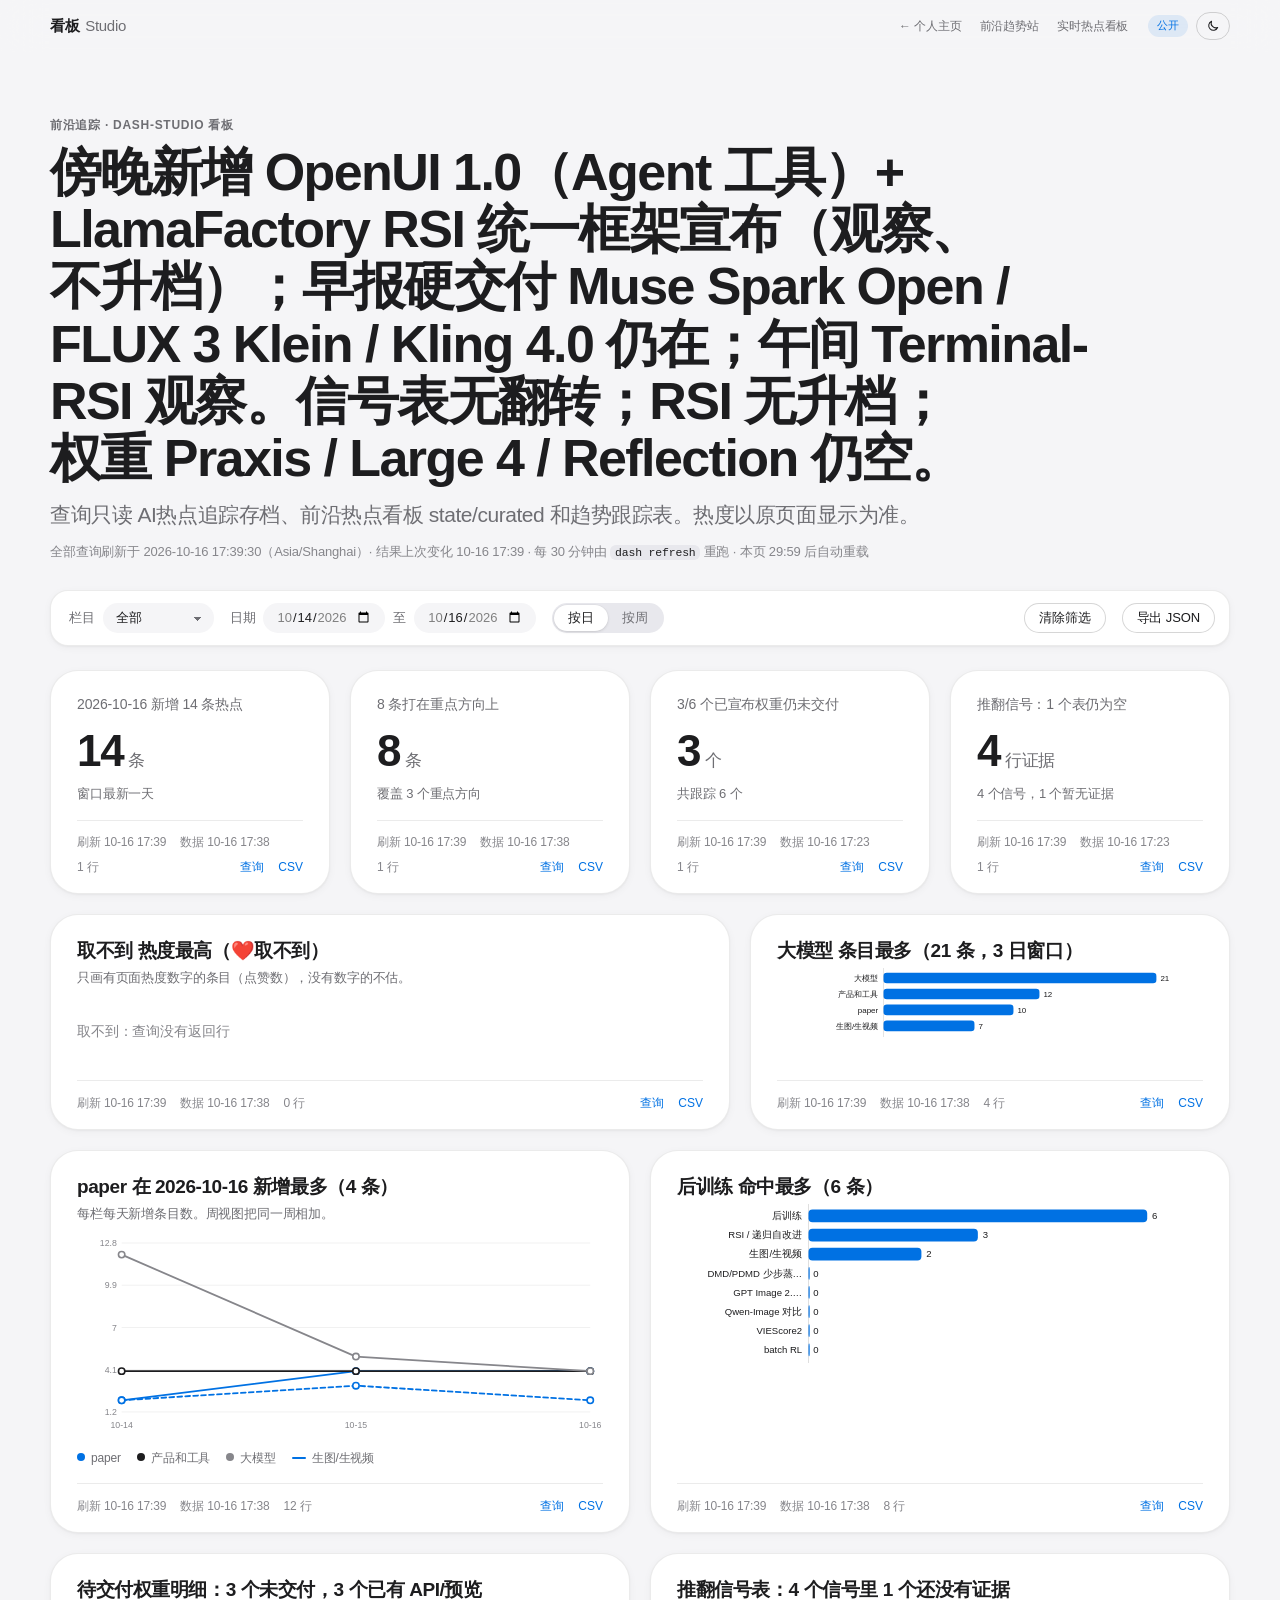
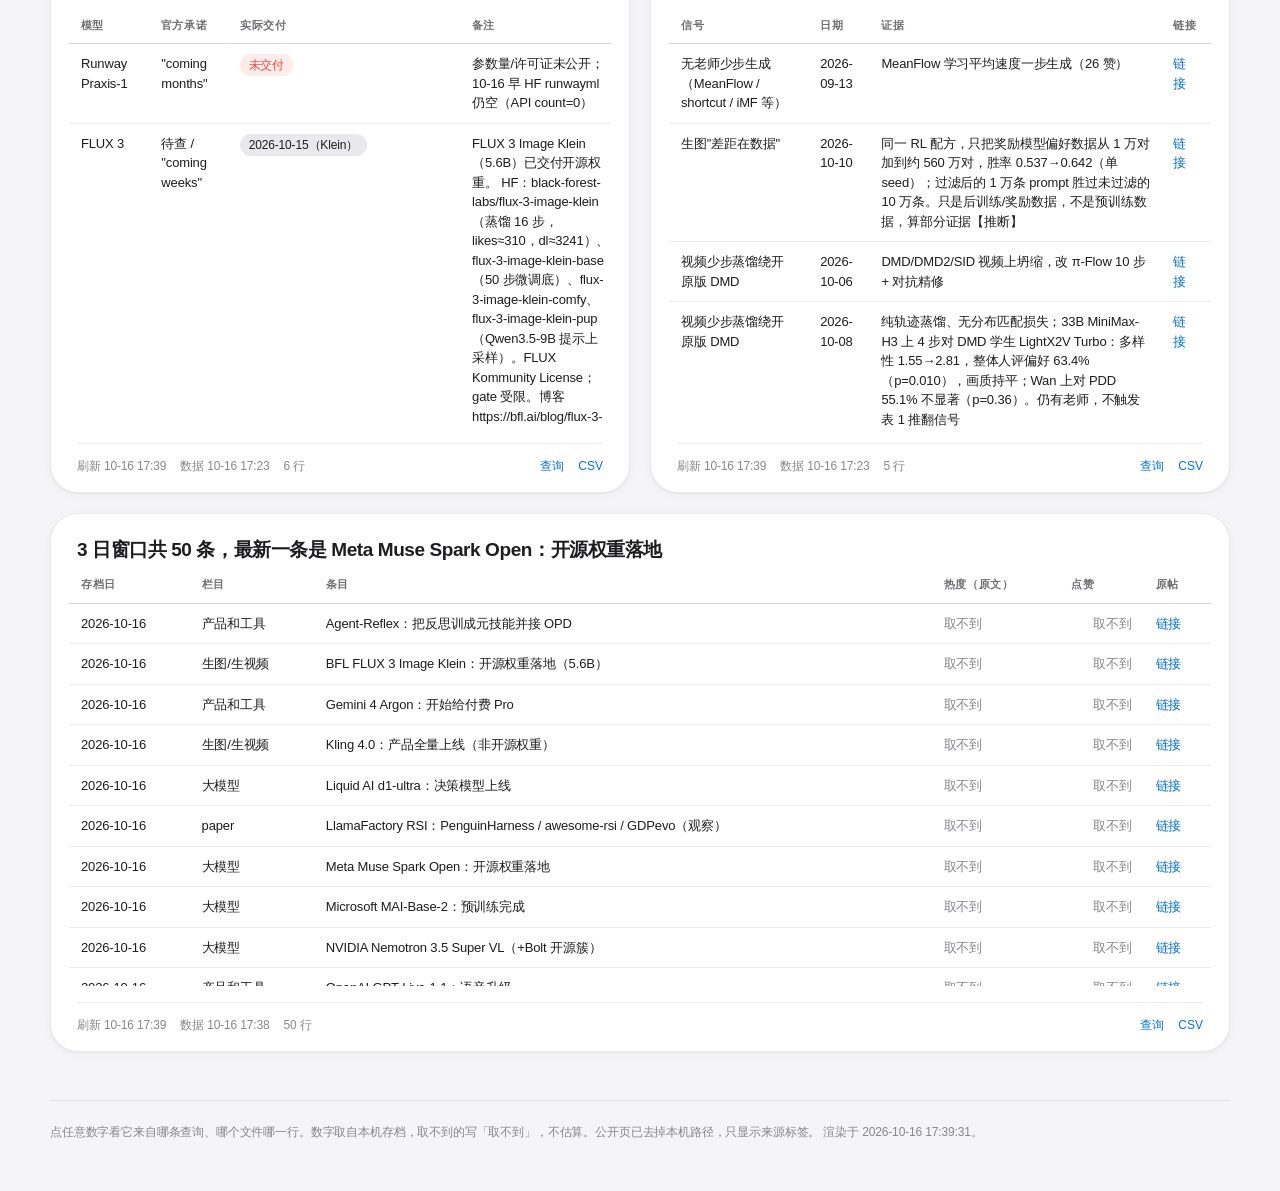
==== studio/index.html @ 453408c1 "studio: sync frontier dashboard 2026-10-16 17:39 (Asia/Shanghai)" ====
<!DOCTYPE html>
<html lang="zh-CN" class="ds-page">
<head>
<meta charset="UTF-8"><meta name="viewport" content="width=device-width, initial-scale=1">
<title>前沿追踪 · dash-studio 看板</title>
<meta name="theme-color" content="#f5f5f7" media="(prefers-color-scheme: light)">
<meta name="theme-color" content="#000000" media="(prefers-color-scheme: dark)">
<script>(function(){try{var t=localStorage.getItem('dash-theme');if(t)document.documentElement.dataset.theme=t;}catch(e){}})();</script>
<style>

/* Tokens snapshot of the shared design system (https://codyshen0000.github.io/assets/ds.css @ bd7a302, 2026-10-10).
   Inlined so the page stays a single offline file; component rules below are page-private. */
:root{--ds-font-sans:"SF Pro Text","SF Pro Display",-apple-system,BlinkMacSystemFont,"Inter","PingFang SC","Hiragino Sans GB","Noto Sans SC","Noto Sans CJK SC","Helvetica Neue",sans-serif;
--ds-font-display:"SF Pro Display","SF Pro Text",-apple-system,BlinkMacSystemFont,"Inter","PingFang SC","Hiragino Sans GB","Noto Sans SC","Noto Sans CJK SC","Helvetica Neue",sans-serif;
--ds-font-mono:"SF Mono",ui-monospace,Menlo,Consolas,"Liberation Mono","Noto Sans CJK SC",monospace;
--ds-bg:#f5f5f7;--ds-bg-elevated:#fff;--ds-surface:#f5f5f7;--ds-surface-3:#e8e8ed;--ds-text:#1d1d1f;--ds-text-secondary:#6e6e73;--ds-text-tertiary:#86868b;
--ds-hairline:rgba(0,0,0,.08);--ds-hairline-strong:rgba(0,0,0,.16);--ds-nav-bg:rgba(245,245,247,.72);--ds-pop-bg:rgba(255,255,255,.92);
--ds-accent:#0071e3;--ds-accent-hover:#0077ed;--ds-accent-soft:rgba(0,113,227,.1);--ds-accent-ink:#fff;
--ds-neg:#e5463b;--ds-neg-soft:rgba(255,59,48,.1);
--ds-radius-sm:12px;--ds-radius-md:18px;--ds-radius-lg:28px;--ds-radius-pill:980px;
--ds-shadow-1:0 1px 2px rgba(0,0,0,.04),0 2px 8px rgba(0,0,0,.04);--ds-shadow-2:0 4px 16px rgba(0,0,0,.06),0 1px 3px rgba(0,0,0,.04);
--ds-shadow-3:0 12px 40px rgba(0,0,0,.1),0 4px 12px rgba(0,0,0,.06);
--ds-ease:cubic-bezier(.25,.1,.25,1);--ds-duration:250ms;--ds-nav-h:52px;--ds-gutter:22px;--maxw:1180px;color-scheme:light}
:root[data-theme=dark]{--ds-bg:#000;--ds-bg-elevated:#1c1c1e;--ds-surface:#1c1c1e;--ds-surface-3:#2c2c2e;--ds-text:#f5f5f7;--ds-text-secondary:#a1a1a6;--ds-text-tertiary:#86868b;
--ds-hairline:rgba(255,255,255,.12);--ds-hairline-strong:rgba(255,255,255,.22);--ds-nav-bg:rgba(0,0,0,.72);--ds-pop-bg:rgba(44,44,46,.9);
--ds-accent:#2997ff;--ds-accent-hover:#4aa3ff;--ds-accent-soft:rgba(41,151,255,.16);--ds-accent-ink:#000;--ds-neg:#ff6961;--ds-neg-soft:rgba(255,69,58,.16);
--ds-shadow-1:0 1px 2px rgba(0,0,0,.4),0 2px 8px rgba(0,0,0,.28);--ds-shadow-2:0 4px 16px rgba(0,0,0,.4),0 1px 3px rgba(0,0,0,.28);--ds-shadow-3:0 12px 40px rgba(0,0,0,.5),0 4px 12px rgba(0,0,0,.32);color-scheme:dark}
@media (prefers-color-scheme:dark){:root:not([data-theme=light]){--ds-bg:#000;--ds-bg-elevated:#1c1c1e;--ds-surface:#1c1c1e;--ds-surface-3:#2c2c2e;--ds-text:#f5f5f7;--ds-text-secondary:#a1a1a6;--ds-text-tertiary:#86868b;
--ds-hairline:rgba(255,255,255,.12);--ds-hairline-strong:rgba(255,255,255,.22);--ds-nav-bg:rgba(0,0,0,.72);--ds-pop-bg:rgba(44,44,46,.9);
--ds-accent:#2997ff;--ds-accent-hover:#4aa3ff;--ds-accent-soft:rgba(41,151,255,.16);--ds-accent-ink:#000;--ds-neg:#ff6961;--ds-neg-soft:rgba(255,69,58,.16);
--ds-shadow-1:0 1px 2px rgba(0,0,0,.4),0 2px 8px rgba(0,0,0,.28);--ds-shadow-2:0 4px 16px rgba(0,0,0,.4),0 1px 3px rgba(0,0,0,.28);--ds-shadow-3:0 12px 40px rgba(0,0,0,.5),0 4px 12px rgba(0,0,0,.32);color-scheme:dark}}
@media (prefers-reduced-motion:reduce){:root{--ds-duration:.01ms}}
@media (max-width:734px){:root{--ds-gutter:16px}}
/* short aliases used by the renderer + SVG */
:root{--bg:var(--ds-bg);--surface:var(--ds-bg-elevated);--ink:var(--ds-text);--ink-2:var(--ds-text-secondary);--muted:var(--ds-text-tertiary);--line:var(--ds-hairline);--line-2:var(--ds-hairline-strong);
--accent:var(--ds-accent);--accent-soft:var(--ds-accent-soft);--neg:var(--ds-neg);--neg-soft:var(--ds-neg-soft);--sans:var(--ds-font-sans);--display:var(--ds-font-display);--mono:var(--ds-font-mono)}
*,*::before,*::after{box-sizing:border-box}
html.ds-page{-webkit-text-size-adjust:100%;scroll-padding-top:calc(var(--ds-nav-h) + 16px)}
html,body{margin:0;background:var(--bg);color:var(--ink)}
body{font:400 15px/1.5 var(--sans);letter-spacing:-.01em;-webkit-font-smoothing:antialiased;-moz-osx-font-smoothing:grayscale;text-rendering:optimizeLegibility}
::selection{background:var(--accent);color:var(--ds-accent-ink)}
a{color:var(--accent);text-decoration:none}a:hover{color:var(--ds-accent-hover)}
:focus-visible{outline:2px solid var(--accent);outline-offset:3px;border-radius:8px}
code{font-family:var(--mono);font-size:.88em;background:var(--ds-surface-3);color:var(--ink);padding:.1em .4em;border-radius:6px}
.wrap{width:min(var(--maxw),calc(100% - var(--ds-gutter)*2));margin-inline:auto}
/* frosted sticky nav */
.nav{position:sticky;top:0;z-index:40;height:var(--ds-nav-h);background:var(--ds-nav-bg);-webkit-backdrop-filter:saturate(180%) blur(20px);backdrop-filter:saturate(180%) blur(20px);border-bottom:1px solid transparent;transition:border-color var(--ds-duration) var(--ds-ease)}
.nav.scrolled{border-bottom-color:var(--line)}
.nav-inner{width:min(var(--maxw),calc(100% - var(--ds-gutter)*2));margin:0 auto;height:100%;display:flex;align-items:center;gap:20px}
.brand{display:inline-flex;align-items:baseline;gap:6px;font:600 15px/1 var(--display);letter-spacing:-.022em;white-space:nowrap;color:var(--ink)}.brand .en-name{color:var(--ink-2);font-weight:400}
.nav nav{display:flex;align-items:center;gap:18px;margin-left:auto;font-size:12px;letter-spacing:-.01em;white-space:nowrap;overflow-x:auto;scrollbar-width:none}.nav nav::-webkit-scrollbar{display:none}
.nav nav a{color:var(--ink-2);transition:color var(--ds-duration) var(--ds-ease)}.nav nav a:hover{color:var(--ink)}
.tools{display:flex;gap:8px;align-items:center;margin-left:auto;flex:none}.nav nav:not(:empty)+.tools{margin-left:0}
.tools button{font:500 12px/1 var(--sans);color:var(--ink);background:transparent;border:1px solid var(--line-2);border-radius:var(--ds-radius-pill);height:28px;min-width:28px;padding:0 9px;cursor:pointer;display:inline-flex;align-items:center;justify-content:center;transition:border-color var(--ds-duration) var(--ds-ease),color var(--ds-duration) var(--ds-ease)}
.tools button:hover{border-color:var(--accent);color:var(--accent)}
.i-sun{display:none}:root[data-theme=dark] .i-sun{display:block}:root[data-theme=dark] .i-moon{display:none}
@media (prefers-color-scheme:dark){:root:not([data-theme=light]) .i-sun{display:block}:root:not([data-theme=light]) .i-moon{display:none}}
.badge{display:inline-flex;align-items:center;height:22px;padding:0 9px;border-radius:var(--ds-radius-pill);font-size:11px;font-weight:500;white-space:nowrap;background:var(--ds-surface-3);color:var(--ink-2)}
.badge.private{background:var(--neg-soft);color:var(--neg)}.badge.public{background:var(--accent-soft);color:var(--accent)}
/* hero */
.hero{padding:64px 0 28px}
.kicker{margin:0 0 10px;font-size:12px;font-weight:600;letter-spacing:.06em;text-transform:uppercase;color:var(--ink-2)}
.hero h1{font-family:var(--display);font-weight:600;font-size:clamp(30px,4.2vw,52px);line-height:1.1;letter-spacing:-.03em;margin:0 0 14px;max-width:22em;text-wrap:balance}
.lede{font-size:21px;line-height:1.38;letter-spacing:-.022em;color:var(--ink-2);margin:0 0 12px;max-width:44em}
.meta{font-size:13px;color:var(--muted);margin:0}
/* controls bar */
.controls{display:flex;flex-wrap:wrap;gap:10px 16px;align-items:center;padding:12px 14px 12px 18px;margin:0 0 24px;font-size:13px;background:var(--surface);border:1px solid var(--line);border-radius:var(--ds-radius-md);box-shadow:var(--ds-shadow-1)}
.controls label{display:flex;gap:8px;align-items:center;color:var(--ink-2);font-weight:500;white-space:nowrap}
.controls select,.controls input{font:inherit;font-size:13px;color:var(--ink);background:var(--bg);border:1px solid transparent;border-radius:var(--ds-radius-pill);height:30px;padding:0 12px;transition:border-color var(--ds-duration) var(--ds-ease)}
.controls select{-webkit-appearance:none;appearance:none;padding-right:28px;background-image:linear-gradient(45deg,transparent 50%,var(--ink-2) 50%),linear-gradient(135deg,var(--ink-2) 50%,transparent 50%);background-position:calc(100% - 15px) 13px,calc(100% - 11px) 13px;background-size:4px 4px;background-repeat:no-repeat}
.controls select:hover,.controls input:hover,.controls select:focus,.controls input:focus{border-color:var(--accent);outline:none}
.seg{display:inline-flex;padding:2px;background:var(--ds-surface-3);border-radius:var(--ds-radius-pill)}
.seg button{font:inherit;font-size:13px;font-weight:500;border:0;background:transparent;color:var(--ink-2);height:26px;padding:0 14px;border-radius:var(--ds-radius-pill);cursor:pointer;transition:background var(--ds-duration) var(--ds-ease),color var(--ds-duration) var(--ds-ease)}
.seg button.on{background:var(--surface);color:var(--ink);box-shadow:0 1px 3px rgba(0,0,0,.12),0 0 0 .5px rgba(0,0,0,.04)}
.btn{font:500 13px/1 var(--sans);letter-spacing:-.01em;color:var(--ink);background:var(--surface);border:1px solid var(--line-2);border-radius:var(--ds-radius-pill);height:30px;padding:0 14px;cursor:pointer;display:inline-flex;align-items:center;gap:6px;transition:border-color var(--ds-duration) var(--ds-ease),color var(--ds-duration) var(--ds-ease),background var(--ds-duration) var(--ds-ease)}
.btn:hover{color:var(--accent);border-color:var(--accent)}
.btn.fill{background:var(--accent);border-color:var(--accent);color:var(--ds-accent-ink)}.btn.fill:hover{background:var(--ds-accent-hover);color:var(--ds-accent-ink)}
/* tiles */
.grid{display:grid;grid-template-columns:repeat(12,1fr);gap:20px}
.tile{grid-column:span var(--w,6);background:var(--surface);border:1px solid var(--line);border-radius:var(--ds-radius-lg);box-shadow:var(--ds-shadow-1);padding:24px 26px 16px;display:flex;flex-direction:column;min-width:0;transition:box-shadow var(--ds-duration) var(--ds-ease),border-color var(--ds-duration) var(--ds-ease)}
.tile:hover{box-shadow:var(--ds-shadow-2);border-color:var(--line-2)}
@media (max-width:860px){.tile{grid-column:span 12!important}}
@media (min-width:861px) and (max-width:1100px){.tile.kpi{grid-column:span 6!important}}
.tile h2{font-family:var(--display);font-weight:600;font-size:19px;line-height:1.3;letter-spacing:-.022em;margin:0 0 4px}
.tile.kpi h2{font-size:14px;font-weight:500;color:var(--ink-2);letter-spacing:-.01em;line-height:1.4}
.tile .sub{font-size:13px;color:var(--ink-2);margin:0 0 12px}
.tile .body{flex:1;min-width:0}
.tile .tf{display:flex;flex-wrap:wrap;gap:6px 14px;align-items:center;border-top:1px solid var(--line);margin-top:16px;padding-top:12px;font-size:12px;color:var(--muted)}
.tile .tf .sp{flex:1}.tile .tf button{font:500 12px/1 var(--sans);background:none;border:0;color:var(--accent);cursor:pointer;padding:4px 0}.tile .tf button:hover{color:var(--ds-accent-hover)}
.q{display:none;margin-top:10px}.q.open{display:block}
pre{font:12.5px/1.55 var(--mono);background:var(--bg);border:1px solid var(--line);border-radius:var(--ds-radius-sm);padding:12px 14px;overflow:auto;white-space:pre-wrap;margin:6px 0;color:var(--ink)}
.q ul{margin:4px 0 0;padding-left:18px;font-size:12px;color:var(--ink-2);word-break:break-all}
.kpi .v{font-family:var(--display);font-size:44px;line-height:1.05;font-weight:600;letter-spacing:-.03em;margin:10px 0 6px;display:inline-block;font-variant-numeric:tabular-nums}
.kpi .v small{font-size:17px;font-weight:500;color:var(--ink-2);letter-spacing:-.01em}
.kpi .d{display:inline-flex;align-items:center;height:22px;padding:0 9px;border-radius:var(--ds-radius-pill);font-size:13px;font-weight:600;font-variant-numeric:tabular-nums;background:var(--ds-surface-3);color:var(--ink-2)}
.kpi .d.up{background:var(--accent-soft);color:var(--accent)}.kpi .d.dn{background:var(--neg-soft);color:var(--neg)}
.up{color:var(--accent)}.dn{color:var(--neg)}
[data-n]{cursor:pointer;border-radius:6px;transition:background var(--ds-duration) var(--ds-ease)}[data-n]:hover{background:var(--accent-soft);box-shadow:0 0 0 2px var(--accent-soft)}
svg [data-n]:hover{box-shadow:none;opacity:.78}
svg text{font-family:var(--sans);fill:var(--ink-2);letter-spacing:0}svg .ax{stroke:var(--line-2)}svg .gl{stroke:var(--line)}svg text.tl{fill:var(--muted)}svg text.vl{fill:var(--ink);font-weight:500}
table{border-collapse:separate;border-spacing:0;width:100%;font-size:13px;font-variant-numeric:tabular-nums}
th{font-weight:600;font-size:11px;letter-spacing:.06em;text-transform:uppercase;text-align:left;color:var(--ink-2);border-bottom:1px solid var(--line-2);padding:10px 12px;white-space:nowrap;position:sticky;top:0;background:var(--surface);z-index:1}
td{border-bottom:1px solid var(--line);padding:10px 12px;vertical-align:top}td.n{text-align:right;white-space:nowrap}
tbody tr:last-child td{border-bottom:0}tbody tr:hover td{background:color-mix(in srgb,var(--ds-surface-3) 45%,transparent)}
.tw{max-height:420px;overflow:auto;margin:0 -8px;border-radius:var(--ds-radius-sm)}
.chip{display:inline-flex;align-items:center;height:22px;font-size:12px;font-weight:500;padding:0 9px;border-radius:var(--ds-radius-pill);white-space:nowrap;background:var(--ds-surface-3);color:var(--ink)}
.chip.s-未证实,.chip.s-未交付,.chip.s-未上线{color:var(--neg);background:var(--neg-soft)}
.chip.s-已辟谣{color:var(--muted);text-decoration:line-through}.chip.s-部分证实{color:var(--accent);background:transparent;box-shadow:inset 0 0 0 1px var(--accent)}
.chip.s-已证实,.chip.s-已交付{color:var(--accent);background:var(--accent-soft)}
.na{color:var(--muted);font-style:normal}
.err{border:0;background:var(--neg-soft);color:var(--ink);border-radius:var(--ds-radius-sm);padding:10px 14px;font-size:13px;margin-bottom:10px}
.empty{color:var(--muted);font-size:14px;padding:22px 0}
.legend{display:flex;flex-wrap:wrap;gap:4px 16px;font-size:12px;color:var(--ink-2);margin-top:8px}.legend i{display:inline-block;width:8px;height:8px;border-radius:50%;margin-right:6px;vertical-align:1px}
.textt p{margin:0 0 10px;font-size:15px;line-height:1.6;color:var(--ink)}
/* popover */
.pop{position:fixed;z-index:60;width:min(440px,92vw);max-height:76vh;overflow:auto;background:var(--ds-pop-bg);-webkit-backdrop-filter:saturate(180%) blur(30px);backdrop-filter:saturate(180%) blur(30px);border:1px solid var(--line);border-radius:var(--ds-radius-md);box-shadow:var(--ds-shadow-3);padding:18px 20px 16px;font-size:13px}
.pop h3{font-family:var(--display);font-weight:600;font-size:15px;line-height:1.35;letter-spacing:-.016em;margin:0 0 4px;color:var(--ink-2)}
.pop .pv{font-family:var(--display);font-weight:600;font-size:32px;letter-spacing:-.03em;line-height:1.1;margin:2px 0 10px;font-variant-numeric:tabular-nums}
.pop dl{display:grid;grid-template-columns:auto 1fr;gap:5px 12px;margin:8px 0;padding:10px 0;border-top:1px solid var(--line);border-bottom:1px solid var(--line)}.pop dt{color:var(--muted)}.pop dd{margin:0;word-break:break-all}
.pop pre{background:color-mix(in srgb,var(--bg) 70%,transparent)}
.pop .row{font-size:12px;color:var(--ink-2)}.pop .acts{display:flex;gap:8px;margin-top:12px;flex-wrap:wrap}
.foot{border-top:1px solid var(--line);margin-top:48px;padding:22px 0 48px;font-size:12px;line-height:1.6;color:var(--muted)}
@media (max-width:734px){.hero{padding:36px 0 20px}.lede{font-size:17px}.brand .en-name{display:none}.nav-inner{gap:14px}.tile{padding:20px 18px 14px;border-radius:22px}
 .kpi .v{font-size:38px}.controls{border-radius:var(--ds-radius-md);padding:12px}.controls>span[style]{display:none}.controls input[type=date]{width:128px;padding:0 8px}.controls label{gap:6px}.grid{gap:14px}}
@media print{.nav,.controls,.pop{display:none}.tile{box-shadow:none;break-inside:avoid}}

</style>
</head>
<body>
<header class="nav" id="nav"><div class="nav-inner">
  <span class="brand"><span class="cn">看板</span><span class="en-name">Studio</span></span>
  <nav id="navlinks"></nav>
  <div class="tools"><span id="vis" class="badge"></span>
  <button id="theme" type="button" aria-label="切换亮/暗" title="切换亮/暗"><svg class="i-moon" viewBox="0 0 24 24" width="14" height="14" aria-hidden="true"><path d="M20 14.5A8 8 0 0 1 9.5 4a8 8 0 1 0 10.5 10.5z" fill="none" stroke="currentColor" stroke-width="1.8" stroke-linejoin="round"/></svg><svg class="i-sun" viewBox="0 0 24 24" width="14" height="14" aria-hidden="true"><circle cx="12" cy="12" r="4" fill="none" stroke="currentColor" stroke-width="1.8"/><path d="M12 2.5v2M12 19.5v2M2.5 12h2M19.5 12h2M5.3 5.3l1.4 1.4M17.3 17.3l1.4 1.4M5.3 18.7l1.4-1.4M17.3 6.7l1.4-1.4" stroke="currentColor" stroke-width="1.8" stroke-linecap="round"/></svg></button></div>
</div></header>
<main class="wrap">
  <section class="hero"><p class="kicker" id="kicker"></p><h1 id="h1"></h1><p class="lede" id="lede"></p><p class="meta" id="meta"></p></section>
  <section class="controls" id="controls"></section>
  <section class="grid" id="grid"></section>
  <footer class="foot" id="foot"></footer>
</main>
<div id="pop" class="pop" role="dialog" aria-modal="false" hidden></div>
<script id="dash-data" type="application/json">{"name": "frontier", "title": "前沿追踪 · dash-studio 看板", "conclusion": "傍晚新增 OpenUI 1.0（Agent 工具）+ LlamaFactory RSI 统一框架宣布（观察、不升档）；早报硬交付 Muse Spark Open / FLUX 3 Klein / Kling 4.0 仍在；午间 Terminal-RSI 观察。信号表无翻转；RSI 无升档；权重 Praxis / Large 4 / Reflection 仍空。", "subtitle": "查询只读 AI热点追踪存档、前沿热点看板 state/curated 和趋势跟踪表。热度以原页面显示为准。", "visibility": "public", "domain": "frontier", "refreshed_at": "2026-10-16 17:39:30", "last_changed_at": "2026-10-16 17:39:30", "rendered_at": "2026-10-16 17:39:31", "reload_min": 30, "interval_min": 30, "grain": {"column": "day", "default": "daily"}, "filters": [{"id": "section", "label": "栏目", "type": "select", "column": "section_name"}, {"id": "day", "label": "日期", "type": "daterange", "column": "day"}], "tiles": [{"id": "conclusion", "type": "text", "title": "前沿热点看板结论（state.json）", "subtitle": null, "text": "傍晚新增 OpenUI 1.0（Agent 工具）+ LlamaFactory RSI 统一框架宣布（观察、不升档）；早报硬交付 Muse Spark Open / FLUX 3 Klein / Kling 4.0 仍在；午间 Terminal-RSI 观察。信号表无翻转；RSI 无升档；权重 Praxis / Large 4 / Reflection 仍空。（看板 2026-10-16 17:38，存档 2026-10-16）", "sql": "SELECT conclusion, built_at, archive_date, _src, _line, _label FROM frontier_meta", "title_sql": null, "columns": ["conclusion", "built_at", "archive_date", "_line", "_label"], "rows": [["傍晚新增 OpenUI 1.0（Agent 工具）+ LlamaFactory RSI 统一框架宣布（观察、不升档）；早报硬交付 Muse Spark Open / FLUX 3 Klein / Kling 4.0 仍在；午间 Terminal-RSI 观察。信号表无翻转；RSI 无升档；权重 Praxis / Large 4 / Reflection 仍空。", "2026-10-16 17:38", "2026-10-16", "$.conclusion", "前沿热点看板 · state.json"]], "sources": [{"label": "前沿热点看板 · state.json"}], "refreshed_at": "2026-10-16 17:39:30", "changed_at": "2026-10-16 17:39:30", "data_time": "2026-10-16 17:38", "error": null, "last_ok": null, "opts": {"hidden": true}}, {"id": "kpi_today", "type": "kpi", "title": "2026-10-16 新增 14 条热点", "subtitle": null, "text": null, "sql": "SELECT CAST(day AS VARCHAR) AS day, count(*) AS n, string_agg(DISTINCT _src, '; ' ORDER BY _src) AS _src, min(_label) AS _label\nFROM frontier_items WHERE day = (SELECT max(day) FROM frontier_items) GROUP BY day", "title_sql": null, "columns": ["day", "n", "_label"], "rows": [["2026-10-16", 14, "前沿热点看板 · curated/2026-10-16.json"]], "sources": [{"label": "前沿热点看板 · curated/2026-10-14.json"}, {"label": "前沿热点看板 · curated/2026-10-15.json"}, {"label": "前沿热点看板 · curated/2026-10-16.json"}, {"label": "前沿热点看板 · state.json"}], "refreshed_at": "2026-10-16 17:39:30", "changed_at": "2026-10-16 17:39:30", "data_time": "2026-10-16 17:38", "error": null, "last_ok": null, "opts": {"value": "n", "fmt": "int", "sub": "窗口最新一天", "w": 3, "unit": "条"}}, {"id": "kpi_focus", "type": "kpi", "title": "8 条打在重点方向上", "subtitle": null, "text": null, "sql": "SELECT count(DISTINCT item_id) AS n, count(DISTINCT topic_id) FILTER (WHERE item_id IS NOT NULL) AS topics,\n       min(_src) AS _src, min(_label) AS _label FROM frontier_focus", "title_sql": null, "columns": ["n", "topics", "_label"], "rows": [[8, 3, "前沿热点看板 · state.json"]], "sources": [{"label": "前沿热点看板 · focus.json"}, {"label": "前沿热点看板 · state.json"}], "refreshed_at": "2026-10-16 17:39:30", "changed_at": "2026-10-16 17:39:30", "data_time": "2026-10-16 17:38", "error": null, "last_ok": null, "opts": {"value": "n", "fmt": "int", "sub": "覆盖 {topics} 个重点方向", "w": 3, "unit": "条"}}, {"id": "kpi_weights", "type": "kpi", "title": "3/6 个已宣布权重仍未交付", "subtitle": null, "text": null, "sql": "SELECT count(*) FILTER (WHERE NOT is_delivered) AS pending, count(*) AS total, min(_src) AS _src, min(_label) AS _label\nFROM frontier_weights", "title_sql": null, "columns": ["pending", "total", "_label"], "rows": [[3, 6, "AI热点追踪存档 · weights-tracker.md"]], "sources": [{"label": "AI热点追踪存档 · weights-tracker.md"}], "refreshed_at": "2026-10-16 17:39:30", "changed_at": "2026-10-16 09:55:36", "data_time": "2026-10-16 17:23", "error": null, "last_ok": null, "opts": {"value": "pending", "fmt": "int", "sub": "共跟踪 {total} 个", "w": 3, "unit": "个"}}, {"id": "kpi_signals", "type": "kpi", "title": "推翻信号：1 个表仍为空", "subtitle": null, "text": null, "sql": "SELECT count(*) FILTER (WHERE date IS NOT NULL) AS evidence, count(DISTINCT signal) FILTER (WHERE date IS NULL) AS empty,\n       count(DISTINCT signal) AS signals, min(_src) AS _src, min(_label) AS _label FROM frontier_signals", "title_sql": null, "columns": ["evidence", "empty", "signals", "_label"], "rows": [[4, 1, 4, "AI热点追踪存档 · signals-tracker.md"]], "sources": [{"label": "AI热点追踪存档 · signals-tracker.md"}], "refreshed_at": "2026-10-16 17:39:30", "changed_at": "2026-10-11 13:08:16", "data_time": "2026-10-16 17:23", "error": null, "last_ok": null, "opts": {"value": "evidence", "fmt": "int", "sub": "{signals} 个信号，{empty} 个暂无证据", "w": 3, "unit": "行证据"}}, {"id": "heat_top", "type": "bar", "title": "取不到 热度最高（❤️取不到）", "subtitle": "只画有页面热度数字的条目（点赞数），没有数字的不估。", "text": null, "sql": "SELECT title, section_name, CAST(day AS VARCHAR) AS day, heat_value, heat_text, url, _src, _line, _label\nFROM frontier_items WHERE heat_value IS NOT NULL ORDER BY heat_value DESC, title LIMIT 12", "title_sql": null, "columns": ["title", "section_name", "day", "heat_value", "heat_text", "url", "_line", "_label"], "rows": [], "sources": [{"label": "前沿热点看板 · curated/2026-10-14.json"}, {"label": "前沿热点看板 · curated/2026-10-15.json"}, {"label": "前沿热点看板 · curated/2026-10-16.json"}, {"label": "前沿热点看板 · state.json"}], "refreshed_at": "2026-10-16 17:39:30", "changed_at": "2026-10-15 09:38:36", "data_time": "2026-10-16 17:38", "error": null, "last_ok": null, "opts": {"label": "title", "value": "heat_value", "fmt": "int", "filters": ["section", "day"], "w": 7}}, {"id": "section_mix", "type": "bar", "title": "大模型 条目最多（21 条，3 日窗口）", "subtitle": null, "text": null, "sql": "SELECT section_name, count(*) AS n, string_agg(DISTINCT _src, '; ' ORDER BY _src) AS _src, string_agg(DISTINCT _label, '; ' ORDER BY _label) AS _label\nFROM frontier_items GROUP BY section_name ORDER BY n DESC, section_name", "title_sql": null, "columns": ["section_name", "n", "_label"], "rows": [["大模型", 21, "前沿热点看板 · curated/2026-10-14.json; 前沿热点看板 · curated/2026-10-15.json; 前沿热点看板 · curated/2026-10-16.json"], ["产品和工具", 12, "前沿热点看板 · curated/2026-10-14.json; 前沿热点看板 · curated/2026-10-15.json; 前沿热点看板 · curated/2026-10-16.json"], ["paper", 10, "前沿热点看板 · curated/2026-10-14.json; 前沿热点看板 · curated/2026-10-15.json; 前沿热点看板 · curated/2026-10-16.json"], ["生图/生视频", 7, "前沿热点看板 · curated/2026-10-14.json; 前沿热点看板 · curated/2026-10-15.json; 前沿热点看板 · curated/2026-10-16.json"]], "sources": [{"label": "前沿热点看板 · curated/2026-10-14.json"}, {"label": "前沿热点看板 · curated/2026-10-15.json"}, {"label": "前沿热点看板 · curated/2026-10-16.json"}, {"label": "前沿热点看板 · state.json"}], "refreshed_at": "2026-10-16 17:39:30", "changed_at": "2026-10-16 17:39:30", "data_time": "2026-10-16 17:38", "error": null, "last_ok": null, "opts": {"label": "section_name", "value": "n", "fmt": "int", "w": 5}}, {"id": "daily_line", "type": "line", "title": "paper 在 2026-10-16 新增最多（4 条）", "subtitle": "每栏每天新增条目数。周视图把同一周相加。", "text": null, "sql": "SELECT CAST(day AS VARCHAR) AS day, section_name, count(*) AS n, string_agg(DISTINCT _src, '; ' ORDER BY _src) AS _src, min(_label) AS _label\nFROM frontier_items GROUP BY ALL ORDER BY day, section_name", "title_sql": "SELECT section_name, CAST(day AS VARCHAR) AS day, count(*) AS n FROM frontier_items\nWHERE day = (SELECT max(day) FROM frontier_items) GROUP BY ALL ORDER BY n DESC, section_name LIMIT 1", "columns": ["day", "section_name", "n", "_label"], "rows": [["2026-10-14", "paper", 2, "前沿热点看板 · curated/2026-10-14.json"], ["2026-10-14", "产品和工具", 4, "前沿热点看板 · curated/2026-10-14.json"], ["2026-10-14", "大模型", 12, "前沿热点看板 · curated/2026-10-14.json"], ["2026-10-14", "生图/生视频", 2, "前沿热点看板 · curated/2026-10-14.json"], ["2026-10-15", "paper", 4, "前沿热点看板 · curated/2026-10-15.json"], ["2026-10-15", "产品和工具", 4, "前沿热点看板 · curated/2026-10-15.json"], ["2026-10-15", "大模型", 5, "前沿热点看板 · curated/2026-10-15.json"], ["2026-10-15", "生图/生视频", 3, "前沿热点看板 · curated/2026-10-15.json"], ["2026-10-16", "paper", 4, "前沿热点看板 · curated/2026-10-16.json"], ["2026-10-16", "产品和工具", 4, "前沿热点看板 · curated/2026-10-16.json"], ["2026-10-16", "大模型", 4, "前沿热点看板 · curated/2026-10-16.json"], ["2026-10-16", "生图/生视频", 2, "前沿热点看板 · curated/2026-10-16.json"]], "sources": [{"label": "前沿热点看板 · curated/2026-10-14.json"}, {"label": "前沿热点看板 · curated/2026-10-15.json"}, {"label": "前沿热点看板 · curated/2026-10-16.json"}, {"label": "前沿热点看板 · state.json"}], "refreshed_at": "2026-10-16 17:39:30", "changed_at": "2026-10-16 17:39:30", "data_time": "2026-10-16 17:38", "error": null, "last_ok": null, "opts": {"x": "day", "y": "n", "series": "section_name", "fmt": "int", "agg": "sum", "grain": true, "filters": ["section", "day"], "w": 6}}, {"id": "focus_bar", "type": "bar", "title": "后训练 命中最多（6 条）", "subtitle": null, "text": null, "sql": "SELECT topic, count(item_id) AS n, string_agg(item_id, ', ' ORDER BY item_id) AS items, min(_src) AS _src, min(_label) AS _label\nFROM frontier_focus GROUP BY topic ORDER BY n DESC, topic", "title_sql": null, "columns": ["topic", "n", "items", "_label"], "rows": [["后训练", 6, "agent-reflex, llamafactory-rsi, mai-base-2, pr-opd, rsi-nav, terminal-rsi", "前沿热点看板 · state.json"], ["RSI / 递归自改进", 3, "llamafactory-rsi, rsi-nav, terminal-rsi", "前沿热点看板 · state.json"], ["生图/生视频", 2, "flux-3-image-klein, kling-4-0-ga", "前沿热点看板 · state.json"], ["DMD/PDMD 少步蒸馏（扩散蒸馏）", 0, null, "前沿热点看板 · state.json"], ["GPT Image 2.5 拆解", 0, null, "前沿热点看板 · state.json"], ["Qwen-Image 对比", 0, null, "前沿热点看板 · state.json"], ["VIEScore2", 0, null, "前沿热点看板 · state.json"], ["batch RL", 0, null, "前沿热点看板 · state.json"]], "sources": [{"label": "前沿热点看板 · focus.json"}, {"label": "前沿热点看板 · state.json"}], "refreshed_at": "2026-10-16 17:39:30", "changed_at": "2026-10-16 17:39:30", "data_time": "2026-10-16 17:38", "error": null, "last_ok": null, "opts": {"label": "topic", "value": "n", "fmt": "int", "w": 6}}, {"id": "weights", "type": "table", "title": "待交付权重明细：3 个未交付，3 个已有 API/预览", "subtitle": null, "text": null, "sql": "SELECT model, announced, promised, delivered, note, _src, _line, _label FROM frontier_weights", "title_sql": "SELECT count(*) FILTER (WHERE NOT is_delivered) AS pending,\n       count(*) FILTER (WHERE announced ILIKE '%preview%' OR announced LIKE '%API%' OR note LIKE '%API%' OR note ILIKE '%preview%') AS preview\nFROM frontier_weights", "columns": ["model", "announced", "promised", "delivered", "note", "_line", "_label"], "rows": [["Runway Praxis-1", "10-01 宣布 open-weights，仅 3 家合作方", "\"coming months\"", "未交付", "参数量/许可证未公开；10-16 早 HF runwayml 仍空（API count=0）", "7", "AI热点追踪存档 · weights-tracker.md"], ["FLUX 3", "宣布开源权重", "待查 / \"coming weeks\"", "2026-10-15（Klein）", "FLUX 3 Image Klein（5.6B）已交付开源权重。 HF：black-forest-labs/flux-3-image-klein（蒸馏 16 步，likes≈310，dl≈3241）、flux-3-image-klein-base（50 步微调底）、flux-3-image-klein-comfy、flux-3-image-klein-pup（Qwen3.5-9B 提示上采样）。FLUX Kommunity License；gate 受限。博客 https://bfl.ai/blog/flux-3-image-klein ；推理码 https://github.com/black-forest-labs/flux-3-image-klein 。完整非-Klein FLUX 3 Image 仍非本批开源对象（博客称 Klein 是 FLUX 3 家族第二件开源，继 Action）。Action 仍在（flux-3-action-*）。", "8", "AI热点追踪存档 · weights-tracker.md"], ["可灵 Kling 4.0", "产品本身（非开源模型）", "10-07 官方\"即将上线\" / launching soon", "2026-10-15（产品全量）", "产品全量上线。 官方 release history 2026-10-15 Major；首页 All-New Kling 4.0；MCP/CLI 可用。用户指南列 3–30s、4K、最多 10 keyframe / 15 参考。企业/开发者 API 与 10-bit HDR 仍 coming soon（非权重交付）。", "9", "AI热点追踪存档 · weights-tracker.md"], ["Mistral Large 4", "官方说月底", "10/27–10/31（各家报道）", "未交付", "10-16 早 HF mistralai 最新为 Timestral-28M/123M/209M（10-15 改）；无 Large 4", "10", "AI热点追踪存档 · weights-tracker.md"], ["Reflection Beam", "官方说本月晚些时候，Apache 2.0，附技术报告", "10 月下旬", "未交付", "10-16 早 ReflectionAI / reflectionai / Reflection-AI 等 org/user 仍空（models=[]）", "11", "AI热点追踪存档 · weights-tracker.md"], ["StepFun Step 5 Preview", "宣布 open weights；OpenRouter Preview 已上线（10-08 起一周免费）", "Oct 15", "2026-10-15（约 09:26–09:31 CST）", "已交付（不重宣为隔夜新件）。 HF：stepfun-ai/Step-5-Preview（likes≈79，dl≈144）、Step-5-Preview-BF16（51/126）、Step-5-Preview-NVFP4（12/17）。lastModified 仍 10-15T01:26–01:31Z；无新变体。", "12", "AI热点追踪存档 · weights-tracker.md"]], "sources": [{"label": "AI热点追踪存档 · weights-tracker.md"}], "refreshed_at": "2026-10-16 17:39:30", "changed_at": "2026-10-16 17:39:30", "data_time": "2026-10-16 17:23", "error": null, "last_ok": null, "opts": {"columns": [{"col": "model", "label": "模型"}, {"col": "promised", "label": "官方承诺"}, {"col": "delivered", "label": "实际交付", "chip": true}, {"col": "note", "label": "备注"}], "w": 6}}, {"id": "signals", "type": "table", "title": "推翻信号表：4 个信号里 1 个还没有证据", "subtitle": null, "text": null, "sql": "SELECT signal, date, source, content, url, _src, _line, _label FROM frontier_signals", "title_sql": "SELECT count(DISTINCT signal) AS n, count(DISTINCT signal) FILTER (WHERE date IS NULL) AS empty FROM frontier_signals", "columns": ["signal", "date", "source", "content", "url", "_line", "_label"], "rows": [["无老师少步生成（MeanFlow / shortcut / iMF 等）", "2026-09-13", "XHS 收藏 #62", "MeanFlow 学习平均速度一步生成（26 赞）", "https://www.xiaohongshu.com/explore/6aa6b74f000000002502fef7", "10", "AI热点追踪存档 · signals-tracker.md"], ["生图\"差距在数据\"", "2026-10-10", "Arena T2I 奖励论文（HF Daily 10-09）", "同一 RL 配方，只把奖励模型偏好数据从 1 万对加到约 560 万对，胜率 0.537→0.642（单 seed）；过滤后的 1 万条 prompt 胜过未过滤的 10 万条。只是后训练/奖励数据，不是预训练数据，算部分证据【推断】", "https://arxiv.org/abs/2610.02967", "18", "AI热点追踪存档 · signals-tracker.md"], ["视频少步蒸馏绕开原版 DMD", "2026-10-06", "Kandinsky 6.0 报告", "DMD/DMD2/SID 视频上坍缩，改 π-Flow 10 步 + 对抗精修", "https://arxiv.org/abs/2610.05608", "30", "AI热点追踪存档 · signals-tracker.md"], ["视频少步蒸馏绕开原版 DMD", "2026-10-08", "PTD（NVIDIA+EPFL）", "纯轨迹蒸馏、无分布匹配损失；33B MiniMax-H3 上 4 步对 DMD 学生 LightX2V Turbo：多样性 1.55→2.81，整体人评偏好 63.4%（p=0.010），画质持平；Wan 上对 PDD 55.1% 不显著（p=0.36）。仍有老师，不触发表 1 推翻信号", "https://arxiv.org/abs/2610.11498", "31", "AI热点追踪存档 · signals-tracker.md"], ["世界模型里做 RL 训权重（2026-10-11 新增，前沿趋势分析定义）", null, null, null, null, "53", "AI热点追踪存档 · signals-tracker.md"]], "sources": [{"label": "AI热点追踪存档 · signals-tracker.md"}], "refreshed_at": "2026-10-16 17:39:30", "changed_at": "2026-10-12 12:21:42", "data_time": "2026-10-16 17:23", "error": null, "last_ok": null, "opts": {"columns": [{"col": "signal", "label": "信号"}, {"col": "date", "label": "日期"}, {"col": "content", "label": "证据"}, {"col": "url", "label": "链接", "link": true}], "w": 6}}, {"id": "items", "type": "table", "title": "3 日窗口共 50 条，最新一条是 Meta Muse Spark Open：开源权重落地", "subtitle": null, "text": null, "sql": "SELECT CAST(day AS VARCHAR) AS day, section_name, title, summary, posted, heat_text, heat_value, url, focus, _src, _line, _label\nFROM frontier_items ORDER BY day DESC, heat_value DESC NULLS LAST, title", "title_sql": "SELECT (SELECT count(*) FROM frontier_items) AS n, title FROM frontier_items ORDER BY posted DESC NULLS LAST LIMIT 1", "columns": ["day", "section_name", "title", "summary", "posted", "heat_text", "heat_value", "url", "focus", "_line", "_label"], "rows": [["2026-10-16", "产品和工具", "Agent-Reflex：把反思训成元技能并接 OPD", "RSD→ReSFT→ORPO；称 8B 在 τ²-Bench 等与 AgentNoiseBench 上超对照。代码/模型/数据称已开源，正文无仓库地址。Agent 工具进产品和工具栏，不进训练配方时间线。", "2026-10-16", null, null, "https://www.xiaohongshu.com/explore/6ad176eb000000000a023985", "post-training", "$.extras[9]", "前沿热点看板 · curated/2026-10-16.json"], ["2026-10-16", "生图/生视频", "BFL FLUX 3 Image Klein：开源权重落地（5.6B）", "单消费级 GPU、原生 4K、bbox 编辑。与已报 FLUX 3 Video 定价分开。HF black-forest-labs/flux-3-image-klein。权重跟踪：Klein 记交付；完整非-Klein FLUX 3 Image 仍非本批。六件套其余仍空。", "2026-10-16", null, null, "https://bfl.ai/blog/flux-3-image-klein", "image-video-gen", "$.extras[6]", "前沿热点看板 · curated/2026-10-16.json"], ["2026-10-16", "产品和工具", "Gemini 4 Argon：开始给付费 Pro", "小红书称 Antigravity 向付费 Google AI Pro 放 Argon 配额【笔记转述】。续热，非首发；不改训练类主线。", "2026-10-16", null, null, "https://www.xiaohongshu.com/explore/6ad181eb000000001b023dac", null, "$.extras[5]", "前沿热点看板 · curated/2026-10-16.json"], ["2026-10-16", "生图/生视频", "Kling 4.0：产品全量上线（非开源权重）", "新 UI + MCP/CLI；官方 release history 标 2026-10-15 Major。HDR 4K/API 将至。产品全量，非 OSS 权重。", "2026-10-16", null, null, "https://x.com/Kling_ai/status/2110747537187709424", "image-video-gen", "$.extras[7]", "前沿热点看板 · curated/2026-10-16.json"], ["2026-10-16", "大模型", "Liquid AI d1-ultra：决策模型上线", "Artificial Analysis Decision Index #1（65）【官方自报】；多模态、44 语；同日 OpenRouter/Vercel。决策模型产品事件，不进训练方法主线。", "2026-10-16", null, null, "https://x.com/liquidai/status/2110777964489285875", null, "$.extras[1]", "前沿热点看板 · curated/2026-10-16.json"], ["2026-10-16", "paper", "LlamaFactory RSI：PenguinHarness / awesome-rsi / GDPevo（观察）", "@code_hiyouga 称 GitHub 过 70k★ 后做「LlamaFactory of recursive self-improvement」。三件：主仓 PenguinHarness（Prism-Shadow/penguin-harness，★2669；README：model 固定、演进 harness，OPRO/APE/ACE/AWM + snapshot）、awesome-rsi（★740）、企业评测 GDPevo（★85）。无 WM 内 RL 留存训权重 → 挂 RSI/harness 观察、不进信号表 4、不升档（趋势分析已定性）。", "2026-10-16", null, null, "https://github.com/Prism-Shadow/penguin-harness", "post-training,rsi", "$.extras[13]", "前沿热点看板 · curated/2026-10-16.json"], ["2026-10-16", "大模型", "Meta Muse Spark Open：开源权重落地", "总参约 816B、激活约 42B、上下文 1M；定位 coding+agentic。属开源权重/agent 栈事件，不进训练方法主线。", "2026-10-16", null, null, "https://x.com/AIatMeta/status/2110779754274292212", null, "$.extras[0]", "前沿热点看板 · curated/2026-10-16.json"], ["2026-10-16", "大模型", "Microsoft MAI-Base-2：预训练完成", "报道 MoE 约 80B active / 2.8T total、16K GB200、约 38 天、约 50T tokens；后训练进行中；Foundry 合作伙伴 —— 非公开 open-weight【新闻】。预训练完 ≠ HF 交付。", "2026-10-16", null, null, "https://x.com/i/trending/2110798757025702396", "post-training", "$.extras[3]", "前沿热点看板 · curated/2026-10-16.json"], ["2026-10-16", "大模型", "NVIDIA Nemotron 3.5 Super VL（+Bolt 开源簇）", "视觉+推理+工具，面向 agent。新闻簇称约 120B/12B 激活【新闻摘要】。开源权重/agent 栈，不进训练方法主线。", "2026-10-16", null, null, "https://x.com/nvidia/status/2110750157272719562", null, "$.extras[2]", "前沿热点看板 · curated/2026-10-16.json"], ["2026-10-16", "产品和工具", "OpenAI GPT-Live-1.1：语音升级", "多语口音、减少 “checking…”；FR/DE/HI/MX-ES/KO/JA。ChatGPT/Codex 可用，API 将至。产品事件，不进主线。", "2026-10-16", null, null, "https://x.com/OpenAI/status/2110797830361436604", null, "$.extras[4]", "前沿热点看板 · curated/2026-10-16.json"], ["2026-10-16", "产品和工具", "OpenUI 1.0：Agent 交互界面框架", "开源协议/运行时：agent 用 schema + OpenUI Lang 组合地图、表单、图表、按钮；支持 React/Vue/Svelte/Angular。仓库 thesysdev/openui（★约 11203）+ openui.com。午间 Agent 栏空、傍晚放大。Agent 工具进产品和工具栏，不碰训练配方。", "2026-10-16", null, null, "https://github.com/thesysdev/openui", null, "$.extras[12]", "前沿热点看板 · curated/2026-10-16.json"], ["2026-10-16", "paper", "PR-OPD：事后技能对齐隐藏状态", "先 GRPO，再写事后技能；教师视图停梯度、学生对齐各层隐状态。WebShop 成功率笔记称 42.2%→56.2%【笔记转述】。挂主线 1–2 OPD 观察，不升档。", "2026-10-16", null, null, "https://arxiv.org/abs/2609.36642", "post-training", "$.extras[8]", "前沿热点看板 · curated/2026-10-16.json"], ["2026-10-16", "paper", "RSI-Nav：观察，不进信号表 4", "Qwen3.5-9B 统一 VL2A/VA2L；自产指令→自执行→筛样本→更新。R2R-CE 成功率笔记称 68.6%（+15.7pp）【笔记转述】。数据中心闭环，非 WM 内 RL。挂观察、不升档。基线仍 RSI-Anything / RIWANav；ClawLoop 不进表。", "2026-10-16", null, null, "https://arxiv.org/abs/2610.15782", "post-training,rsi", "$.extras[10]", "前沿热点看板 · curated/2026-10-16.json"], ["2026-10-16", "paper", "Terminal-RSI：终端 agent 递归改写 + 策略精炼（观察）", "交替 RSR（自改写）与 RPR（策略精炼），RPR 更新策略权重；Qwen3.8-27B 底座。作者称四套终端基准宏均 50.58%（较底座 +29.90pp）；TB2.1 86.52% / Hard 79%【作者自报】。环境是终端沙箱+保护校验器，不是 learned WM 内 RL → 挂 RSI/harness 观察、不进信号表 4、不升档（趋势分析已定性）。", "2026-10-16", null, null, "https://arxiv.org/abs/2610.22192", "post-training,rsi", "$.extras[11]", "前沿热点看板 · curated/2026-10-16.json"], ["2026-10-15", "paper", "ActionOPD：动作级 OPD（黑盒教师）", "在学生状态上对齐教师语义动作，不需教师 token 概率或同 tokenizer。Qwen3-4B/8B 四 OOD 基准均分相对 Base +3.3–6.9 个百分点【作者自报】。挂主线 1–2 OPD 观察，不升档。", "2026-10-15", null, null, "https://arxiv.org/abs/2610.19820", null, "$.extras[15]", "前沿热点看板 · curated/2026-10-15.json"], ["2026-10-15", "产品和工具", "BFL：FLUX 3 Video 提速约 2×、原生 2K/4K 成本约降 50%", "服务侧优化。当时不是 FLUX 3 Image 权重交付；Image Klein 已于次日早报记开源（见 10-16 卡）。", "2026-10-15", null, null, "https://x.com/bfl_ai/status/2110386847528681774", null, "$.extras[8]", "前沿热点看板 · curated/2026-10-15.json"], ["2026-10-15", "生图/生视频", "Data-Space Iteration：少步丢掉 flow 固定离散", "改成 data-space iteration；训练仍要 online rollout，DMD 训练不变；只做了 ImageNet。表 1/3 不翻转。", "2026-10-15", null, null, "https://arxiv.org/abs/2610.12102", null, "$.extras[5]", "前沿热点看板 · curated/2026-10-15.json"], ["2026-10-15", "生图/生视频", "FlashVSR+：RY-DMD 把不可微奖励塞进单步 DMD", "奖励只打分不反传。视频超分 OCR 与单步 SDXL OCR 有笔记数字。不升档。", "2026-10-15", null, null, "https://www.xiaohongshu.com/explore/6acf4782000000000a024221", null, "$.extras[7]", "前沿热点看板 · curated/2026-10-15.json"], ["2026-10-15", "paper", "Glance Forcing：单条 PF-ODE 视频少步", "Slow/Fast LoRA；单条 PF-ODE 时 VBench 84.04→84.22 超 Causal Forcing【作者自报】。PF-ODE 主要拉直少步几何，分布质量仍靠后续 DMD【证实，摘要】；不是绕开 DMD。挂表 3 / 主线 5 旁证，不升档。", "2026-10-15", null, null, "https://arxiv.org/abs/2610.20220", null, "$.extras[13]", "前沿热点看板 · curated/2026-10-15.json"], ["2026-10-15", "产品和工具", "JEV-35B：单次前向结构化决策头", "基于 Qwen3.5-35B-A3B 的开源决策头（Apache-2.0）；约 35B 总参 / 3B 激活。定位与托管 Jev 同族：单次前向结构化决策，不做逐 token 生成。自报 Decision Index 0.3=59.73【未进官方榜】。属开源决策头，非统一理解+生成，不进训练方法主线。", "2026-10-15", null, null, "https://huggingface.co/autotrust/JEV-35B", null, "$.extras[9]", "前沿热点看板 · curated/2026-10-15.json"], ["2026-10-15", "产品和工具", "Jev 1.14 预览：实验性图像 / box / 长上下文", "TypeSafe 托管 Jev 上 jev-preview（约一周后切 jev-latest）。多语微调；图像、box 框、长上下文需 danger-zone 头。独立评测口径：MMLU-Redux 95.0 / ARC-C 97.6 表内最高；MathQA 相对 frontier 中位约 −17.7。产品用法：路由/审核/置信度门控；不当推理机。不进信号表 1–4。", "2026-10-15", null, null, "https://typesafe.ai/blog/jev-1-14", null, "$.extras[11]", "前沿热点看板 · curated/2026-10-15.json"], ["2026-10-15", "产品和工具", "JevAny：任意骨干 → typed 决策头 / LoRA", "把任意骨干训成 typed 决策头。与 JEV-35B 同属开源仿制/迁移路线。研究侧可当决策头数据源候选【推断】；日常降为简讯，不进训练方法主线。", "2026-10-15", null, null, "https://jevland.mnimiy.com/projects/jevany/", null, "$.extras[12]", "前沿热点看板 · curated/2026-10-15.json"], ["2026-10-15", "大模型", "Ling-3.1-flash：蚂蚁开源权重落地", "HF inclusionAI/Ling-3.1-flash，MIT。总参约 560B、激活约 25B、上下文 1M。主打 agent/原型；属开源权重/agent 栈事件，不进训练方法主线。", "2026-10-15", null, null, "https://huggingface.co/inclusionAI/Ling-3.1-flash", null, "$.extras[0]", "前沿热点看板 · curated/2026-10-15.json"], ["2026-10-15", "大模型", "OPSA：旧稿新解读——OPD 真的在蒸馏吗？", "称教师信号噪声大，学生主要压低坏 token。2608 旧稿今日推热，不升档。", "2026-10-15", null, null, "https://arxiv.org/abs/2608.31046", null, "$.extras[3]", "前沿热点看板 · curated/2026-10-15.json"], ["2026-10-15", "生图/生视频", "PVD：两个半网，算力仍约等于教师一步", "结构/细节两段各半骨干。ImageNet 256 一步等价预算数字未对原文。不升档。", "2026-10-15", null, null, "https://www.xiaohongshu.com/explore/6acf6d1000000000140330f7", null, "$.extras[6]", "前沿热点看板 · curated/2026-10-15.json"], ["2026-10-15", "大模型", "RLVR Rank-1：权重更新主方向外推", "称每步更新主沿 SVD 一主方向，短训后线性外推约 500 步。训练动态，无闭环留存证据，不升档。无 arXiv 号。", "2026-10-15", null, null, "https://www.xiaohongshu.com/explore/6acfc4d80000000018016da8", null, "$.extras[4]", "前沿热点看板 · curated/2026-10-15.json"], ["2026-10-15", "paper", "RSI 午间：AdaRSI / SwarmRSI / VideoHarness-SRSI 挂观察，不进信号表 4", "AdaRSI 先改 harness 再按需微调 VLA（RoboCasa 仿真，非 learned WM 内 RL）。SwarmRSI 是科研 swarm 状态演化。VideoHarness-SRSI 冻 VLM。三者均 harness/RSI 观察。基线仍 RSI-Anything / RIWANav；ClawLoop 不进表。", "2026-10-15", null, null, "https://arxiv.org/abs/2610.20474", null, "$.extras[10]", "前沿热点看板 · curated/2026-10-15.json"], ["2026-10-15", "paper", "Reality Check：11 种 Agentic RL 自蒸馏无一稳超 GRPO", "统一复现自蒸馏 vs GRPO；无一方法全场景稳超 GRPO【证实】。10-16 续热：笔记称仅 PCSD / AgentOPSD 均值超 GRPO（+4.58 / +1.66）；按时长重算后 AgentOPSD ALFWorld 68.10%→37.63%【笔记转述】。挂 Agent RL 自蒸馏适用条件观察。不进主线、不升档。", "2026-10-15", null, null, "https://arxiv.org/abs/2610.19789", null, "$.extras[14]", "前沿热点看板 · curated/2026-10-15.json"], ["2026-10-15", "大模型", "Step 5 Preview：官方开源权重落地", "HF stepfun-ai/Step-5-Preview（及 BF16、NVFP4）。约 600B 总参 / 27B 激活 MoE；StepFun Model License 1.0。属产品/权重事件，不进信号表 1–4。其余五件套仍空。", "2026-10-15", null, null, "https://huggingface.co/stepfun-ai/Step-5-Preview", null, "$.extras[1]", "前沿热点看板 · curated/2026-10-15.json"], ["2026-10-15", "大模型", "策略差蒸馏：有用的可能是相对参照的对数概率差", "常规 OPD 成特例。任务训练差可迁，纯规模差弱甚至无收益。与 Semi-OPD 并列不并篇，不升档。", "2026-10-15", null, null, "https://arxiv.org/abs/2610.13205", null, "$.extras[2]", "前沿热点看板 · curated/2026-10-15.json"], ["2026-10-14", "产品和工具", "AgentSWE：coding agent 造 agent 评测", "BAAI：25 题 Creation/Editing/Optimization。最强 Creation 约 19.1/100、Editing 约 31.6/100【第三方摘要】。评测不是训练报告；记 Agent 工具栏，不进信号 4。", "2026-10-14", null, null, "https://arxiv.org/abs/2610.13361", null, "$.extras[13]", "前沿热点看板 · curated/2026-10-14.json"], ["2026-10-14", "产品和工具", "Anthropic 自研源控：为人设计的基建成 agent 瓶颈", "日合并约 2500→30000。博客级工程叙事，非模型发布。属 Agent 工具，不进训练配方时间线。", "2026-10-14", null, null, "https://x.com/AnthropicAI/status/2110047081414987957", null, "$.extras[8]", "前沿热点看板 · curated/2026-10-14.json"], ["2026-10-14", "大模型", "BranchOPD：不确定决策点分支采样", "相对 Vanilla OPD：数学 avg@16 +18.55pp；ALFWorld ID/OOD 均值 +13.8。只改采哪些额外轨迹，不是换老师。挂主线 1–2 观察、不进正表（与 Semi-OPD「何时离线」同属适用条件）【推断】。", "2026-10-14", null, null, "https://arxiv.org/abs/2610.13481", null, "$.extras[11]", "前沿热点看板 · curated/2026-10-14.json"], ["2026-10-14", "大模型", "ClawLoop：harness 内 SFT/GRPO 多轮自进化", "美团+北大：无外部老师。任务合成→SFT/GRPO 更新权重→诊断反馈进下一轮。Qwen3.6-27B SkillsBench Avg@5 46.3→57.2；Claw-Eval-Live 69.3→76.9（作者自报）。不进信号表 4、RSI 不升档：是 harness 沙箱自进化，不是 WM 内 RL；挂 RSI/harness 权重环观察，与 RSI-Anything 同族旁证。", "2026-10-14", null, null, "https://arxiv.org/abs/2610.14118", null, "$.extras[15]", "前沿热点看板 · curated/2026-10-14.json"], ["2026-10-14", "大模型", "EmbodiedCLBench：具身持续学习评测", "同 DeepRSI 口径：是评测，不触发 RSI 升级。", "2026-10-14", null, null, "https://arxiv.org/abs/2610.13021", null, "$.extras[3]", "前沿热点看板 · curated/2026-10-14.json"], ["2026-10-14", "大模型", "Gemini 4 Argon：Google/DeepMind 官宣全球可用", "昨夜仅为泄露传闻【未证实】，现已坐实。官方 demo：视频教 Apollo 连投 7 次 cornhole；助 Chrome 拆约 600 万行 legacy 消一类崩溃。产品事件，不进主线。", "2026-10-14", null, null, "https://x.com/Google/status/2110041297360699856", null, "$.extras[0]", "前沿热点看板 · curated/2026-10-14.json"], ["2026-10-14", "大模型", "Harness²：开放世界递归 harnessing（冻权重）", "Google Cloud AI Research：冻底座。WorkBuddy 上 GLM-5 相对 base harness 单步最高约 +11.5 分（作者自报）。明确冻权重 → harness 观察；不满足训权重升级条件 → RSI 不升档。", "2026-10-14", null, null, "https://arxiv.org/abs/2610.14224", null, "$.extras[16]", "前沿热点看板 · curated/2026-10-14.json"], ["2026-10-14", "大模型", "Liquid LFM2.5-24B-A2B：开源权重交付", "24B 总参 / 2B 激活、131K 上下文。新闻称偏本地 agent【第三方】。不在原跟踪六件套内。", "2026-10-14", null, null, "https://x.com/liquidai/status/2110055807194931348", null, "$.extras[1]", "前沿热点看板 · curated/2026-10-14.json"], ["2026-10-14", "大模型", "MM-OPD：绘图代码当特权教师", "学生只看图，教师看代码/描述。Qwen3.5-9B ChartQA 85.4→93.7；同数据 SFT 平均掉 3+ 点【笔记转述】。挂主线 1–2 观察，不升档。", "2026-10-14", null, null, "https://arxiv.org/abs/2609.32690", null, "$.extras[2]", "前沿热点看板 · curated/2026-10-14.json"], ["2026-10-14", "大模型", "OPD 负结果：失败题上五种机制不涨反跌", "TUM 等：只在学生当前失败题上训 OPD，五种机制都不涨反跌（作者自报，仅 AIME24 30 题）。只作主线 1–2 方向性反证，不引幅度。「先 SFT 再 OPD」顺序仍是开放冲突。与 BranchOPD 并列挂适用条件观察【推断】。", "2026-10-14", null, null, "https://arxiv.org/abs/2610.18011", null, "$.extras[17]", "前沿热点看板 · curated/2026-10-14.json"], ["2026-10-14", "产品和工具", "OneSearch-VL：统一多模态深度研究 agent", "开放 110K SFT 轨迹 + 10K RL 任务。相对带工具 Qwen3-VL-8B，两新基准高 20.2 / 17.6 百分点【官方自报】。属 Agent 工具，不进训练配方时间线。", "2026-10-14", null, null, "https://arxiv.org/abs/2610.12419", null, "$.extras[10]", "前沿热点看板 · curated/2026-10-14.json"], ["2026-10-14", "大模型", "PluginRSI：插件式递归改进（旧稿旁证）", "9-26 旧稿补漏。harness 旁证，非隔夜新文，不升档。", "2026-10-14", null, null, "https://arxiv.org/abs/2609.32423", null, "$.extras[4]", "前沿热点看板 · curated/2026-10-14.json"], ["2026-10-14", "大模型", "RC-OPD：根因引导的 on-policy 蒸馏", "人大高瓴+北大：定位最早实质错误→局部修复→反事实续写筛选监督。相对 OPSD：Qwen3-1.7B Mean Avg@4 +9.66；4B +5.78；8B +5.70（作者表）。约 10-03 旧稿今日推热；挂主线 1–2 适用条件观察，不进正表。", "2026-10-14", null, null, "https://arxiv.org/abs/2610.03515", null, "$.extras[18]", "前沿热点看板 · curated/2026-10-14.json"], ["2026-10-14", "大模型", "ReHarness：向后修订 harness 文字状态", "MIT+Meta：只改文字 harness、不训权重。三基准×三骨干平均归一化增益 0.240【官方自报】。harness rewrite 旁证；不满足「可验证世界里训权重且留存」→ RSI / 信号 4 不升档。", "2026-10-14", null, null, "https://arxiv.org/abs/2610.12668", null, "$.extras[12]", "前沿热点看板 · curated/2026-10-14.json"], ["2026-10-14", "生图/生视频", "ReSFlow：一步离散流", "表 1 观察候选。不擅自升档。", "2026-10-14", null, null, "https://arxiv.org/abs/2610.13225", null, "$.extras[5]", "前沿热点看板 · curated/2026-10-14.json"], ["2026-10-14", "产品和工具", "Runway × Replit：生图/视频资产进项目", "web design 协作演示。产品事件，不推主线。", "2026-10-14", null, null, "https://x.com/runwayml/status/2110061567383577037", null, "$.extras[9]", "前沿热点看板 · curated/2026-10-14.json"], ["2026-10-14", "paper", "R²-WAM：WAM 需要何种视觉表征", "挂主线 3 观察区。不进信号表 4。", "2026-10-14", null, null, "https://arxiv.org/abs/2610.13024", null, "$.extras[6]", "前沿热点看板 · curated/2026-10-14.json"], ["2026-10-14", "生图/生视频", "SMD / Pivot：简化 on-policy 少步蒸馏（4-NFE）", "回归式 on-policy 速度匹配做 4-NFE；无辅助 score、无对抗，可扩到 33B 和音视频（摘要）。仍依赖老师。记少步「绕开 DMD」候选，不计入第三家；挂表 3 / 主线 5 旁证【推断】。", "2026-10-14", null, null, "https://arxiv.org/abs/2610.18472", null, "$.extras[19]", "前沿热点看板 · curated/2026-10-14.json"], ["2026-10-14", "paper", "SimVTA：驾驶 WAM + RL（外部仿真器）", "挂主线 3 观察。用外部仿真器做视频监督，不进信号 4。", "2026-10-14", null, null, "https://arxiv.org/abs/2610.13781", null, "$.extras[7]", "前沿热点看板 · curated/2026-10-14.json"], ["2026-10-14", "大模型", "TT-OPD：Top-k OPD 无偏梯度（9-26 旧稿）", "小红书推热；核对为 9-26 Tail-Corrected Top-k OPD。旧稿新热，不当隔夜新交付；挂 OPD 观察旁证。", "2026-10-14", null, null, "https://arxiv.org/abs/2609.34447", null, "$.extras[14]", "前沿热点看板 · curated/2026-10-14.json"]], "sources": [{"label": "前沿热点看板 · curated/2026-10-14.json"}, {"label": "前沿热点看板 · curated/2026-10-15.json"}, {"label": "前沿热点看板 · curated/2026-10-16.json"}, {"label": "前沿热点看板 · state.json"}], "refreshed_at": "2026-10-16 17:39:30", "changed_at": "2026-10-16 17:39:30", "data_time": "2026-10-16 17:38", "error": null, "last_ok": null, "opts": {"columns": [{"col": "day", "label": "存档日"}, {"col": "section_name", "label": "栏目"}, {"col": "title", "label": "条目"}, {"col": "heat_text", "label": "热度（原文）"}, {"col": "heat_value", "label": "点赞", "fmt": "int"}, {"col": "url", "label": "原帖", "link": true}], "filters": ["section", "day"], "w": 12}}], "nav": [{"label": "← 个人主页", "href": "https://codyshen0000.github.io/"}, {"label": "前沿趋势站", "href": "https://codyshen0000.github.io/ai-frontier-trends/"}, {"label": "实时热点看板", "href": "https://codyshen0000.github.io/ai-frontier-trends/live/"}], "conclusion_tile": 0}</script>
<script>
(function(){
const D=JSON.parse(document.getElementById('dash-data').textContent);
const PRIV=D.visibility!=='public';
const S={filters:{},grain:(D.grain&&D.grain.default)||'daily'};
const $=s=>document.querySelector(s);
const esc=s=>String(s==null?'':s).replace(/[&<>"']/g,c=>({'&':'&amp;','<':'&lt;','>':'&gt;','"':'&quot;',"'":'&#39;'}[c]));
const NA='<i class="na">取不到</i>';
function fmt(v,k){if(v==null||v==='')return null;if(typeof v==='number'){
  if(k==='pct'||k==='+pct')return (v>0?'+':'')+v.toFixed(2)+'%';if(k==='bp')return (v>0?'+':'')+v.toFixed(1)+'bp';
  if(/^d\d$/.test(k||''))return v.toLocaleString('en-US',{minimumFractionDigits:+k[1],maximumFractionDigits:+k[1]});if(k==='int')return Math.round(v).toLocaleString('en-US');if(k==='plain')return String(v);
  return Math.abs(v)>=1e6?v.toLocaleString('en-US',{maximumFractionDigits:0}):v.toLocaleString('en-US',{maximumFractionDigits:2});}
  return String(v);}
function fill(t,r){return t?t.replace(/\{([A-Za-z_]\w*)(?::([+\w]+))?\}/g,(m,k,f)=>{const v=fmt(r?r[k]:null,f);return v==null?'取不到':v}):''}
function objs(t){return t.rows.map(r=>{const o={};t.columns.forEach((c,i)=>o[c]=r[i]);return o})}
function isoWeek(s){const d=new Date(String(s).slice(0,10)+'T00:00:00Z');if(isNaN(d))return s;const t=new Date(d);const day=(t.getUTCDay()+6)%7;t.setUTCDate(t.getUTCDate()-day+3);
  const f=new Date(Date.UTC(t.getUTCFullYear(),0,4));const w=1+Math.round(((t-f)/864e5-3+((f.getUTCDay()+6)%7))/7);return t.getUTCFullYear()+'-W'+String(w).padStart(2,'0')}
function applies(t,f){const L=t.opts.filters;return (L?L.includes(f.id):true)&&t.columns.includes(f.column)}
function view(t){let rows=objs(t);
  for(const f of D.filters){if(!applies(t,f))continue;const v=S.filters[f.id];
    if(f.type==='select'&&v)rows=rows.filter(r=>String(r[f.column])===v);
    if(f.type==='daterange'&&v){rows=rows.filter(r=>{const d=String(r[f.column]||'').slice(0,10);return (!v.from||d>=v.from)&&(!v.to||d<=v.to)})}}
  if(t.opts.grain&&S.grain==='weekly'){const x=t.opts.x||(D.grain&&D.grain.column);if(x&&t.columns.includes(x)){
    const agg=t.opts.agg||'last';const g=new Map();
    for(const r of rows){const wk=isoWeek(r[x]);const dims=t.columns.filter(c=>c!==x&&!c.startsWith('_')&&typeof r[c]!=='number');
      const key=wk+'|'+dims.map(c=>r[c]).join('|');if(!g.has(key))g.set(key,{wk,rows:[]});g.get(key).rows.push(r)}
    rows=[...g.values()].map(({wk,rows:rs})=>{const o=Object.assign({},rs[rs.length-1]);o[x]=wk;
      for(const c of t.columns){if(c.startsWith('_')||c===x)continue;const nums=rs.map(r=>r[c]).filter(v=>typeof v==='number');
        if(!nums.length)continue;o[c]=agg==='sum'?nums.reduce((a,b)=>a+b,0):agg==='avg'?nums.reduce((a,b)=>a+b,0)/nums.length:agg==='count'?nums.length:agg==='max'?Math.max(...nums):agg==='min'?Math.min(...nums):nums[nums.length-1]}
      o._src=[...new Set(rs.map(r=>r._src).filter(Boolean))].join('; ');o._line=rs.map(r=>r._line).filter(Boolean).join(', ');
      o._label=[...new Set(rs.map(r=>r._label).filter(Boolean))].join('; ');o.__agg=agg+' × '+rs.length+' 行';return o})}}
  return rows}
const VIEWS=[];
function num(ti,ri,col,txt,cls){return '<span data-n data-t="'+ti+'" data-r="'+ri+'" data-c="'+esc(col)+'" class="'+(cls||'')+'" tabindex="0">'+txt+'</span>'}
function cell(ti,ri,col,v,f){const s=fmt(v,f);return s==null?num(ti,ri,col,'取不到','na'):num(ti,ri,col,esc(s))}
function kpi(t,ti,rows){if(!rows.length)return '<div class="empty">取不到：查询没有返回行</div>';const r=rows[0],o=t.opts;
  const v=fmt(r[o.value],o.fmt);let h='<div class="kpi">'+num(ti,0,o.value,v==null?'取不到':esc(v)+(o.unit?'<small> '+esc(o.unit)+'</small>':''),'v'+(v==null?' na':''));
  if(o.delta){const d=r[o.delta];const ds=fmt(d,o.delta_fmt||'pct');h+='<div>'+num(ti,0,o.delta,ds==null?'取不到':esc(ds),'d '+(d>0?'up':d<0?'dn':''))+'</div>'}
  if(o.sub)h+='<div class="sub" style="margin:4px 0 0">'+esc(fill(o.sub,r))+'</div>';return h+'</div>'}
function bar(t,ti,rows){const o=t.opts;rows=rows.filter(r=>r[o.label]!=null);if(!rows.length)return '<div class="empty">取不到：查询没有返回行</div>';
  const vals=rows.map(r=>typeof r[o.value]==='number'?r[o.value]:null);const nn=vals.filter(v=>v!=null);
  const mn=Math.min(0,...nn),mx=Math.max(0,...nn);const W=Math.max(640,110*(o.w||6)),L=Math.min(280,Math.round(W*.25)),R=70,rh=24,H=rows.length*rh+8;const sx=v=>L+(v-mn)/((mx-mn)||1)*(W-L-R);
  let s='<svg viewBox="0 0 '+W+' '+H+'" width="100%" role="img" aria-label="'+esc(t.title)+'"><line class="ax" x1="'+sx(0)+'" x2="'+sx(0)+'" y1="0" y2="'+H+'"/>';
  rows.forEach((r,i)=>{const y=i*rh+4,v=vals[i];const lab=String(r[o.label]);s+='<text x="'+(L-8)+'" y="'+(y+15)+'" text-anchor="end" font-size="12" class="tl" style="fill:var(--ink)">'+esc(lab.length>Math.floor(L/12.5)?lab.slice(0,Math.floor(L/12.5)-1)+'…':lab)+'</text>';
    if(v==null){s+='<text x="'+(sx(0)+6)+'" y="'+(y+15)+'" font-size="12" style="fill:var(--muted)" data-n data-t="'+ti+'" data-r="'+i+'" data-c="'+esc(o.value)+'">取不到</text>';return}
    const x0=sx(Math.min(0,v)),x1=sx(Math.max(0,v));const col=v<0?'var(--neg)':'var(--accent)';
    s+='<rect data-n data-t="'+ti+'" data-r="'+i+'" data-c="'+esc(o.value)+'" x="'+x0+'" y="'+(y+3)+'" width="'+Math.max(1.5,x1-x0)+'" height="'+(rh-8)+'" rx="5" style="fill:'+col+'"><title>'+esc(lab+'：'+fmt(v,o.fmt))+'</title></rect>';
    s+='<text data-n data-t="'+ti+'" data-r="'+i+'" data-c="'+esc(o.value)+'" x="'+(v<0?sx(0)+6:x1+6)+'" y="'+(y+15)+'" font-size="12" class="vl" text-anchor="start">'+esc(fmt(v,o.fmt))+'</text>'});
  s+='</svg>';if(nn.some(v=>v<0))s+='<div class="legend"><span><i style="background:var(--accent)"></i>正值</span><span><i style="background:var(--neg)"></i>负值</span></div>';return s}
const PAL=['var(--accent)','var(--ink)','var(--muted)','var(--accent)','var(--ink)','var(--muted)','var(--accent)','var(--ink)'];const DASH=['','','','6 4','6 4','6 4','2 3','2 3'];
function line(t,ti,rows){const o=t.opts;if(!rows.length)return '<div class="empty">取不到：查询没有返回行</div>';
  const xs=[...new Set(rows.map(r=>String(r[o.x])))].sort();const ser=o.series?[...new Set(rows.map(r=>r[o.series]))]:['_'];
  const nn=rows.map(r=>r[o.y]).filter(v=>typeof v==='number');if(!nn.length)return '<div class="empty">取不到：没有可画的数值</div>';
  let mn=Math.min(...nn),mx=Math.max(...nn);if(o.fmt==='pct'||mn<0){mn=Math.min(0,mn);mx=Math.max(0,mx)}const pad=(mx-mn)*.08||1;mn-=pad;mx+=pad;
  const W=Math.max(640,110*(o.w||6)),H=250,L=56,R=16,T=10,B=28;const sx=i=>xs.length<2?(L+W-R)/2:L+i*(W-L-R)/(xs.length-1);const sy=v=>T+(mx-v)/(mx-mn)*(H-T-B);
  let s='<svg viewBox="0 0 '+W+' '+H+'" width="100%" role="img" aria-label="'+esc(t.title)+'">';
  for(let k=0;k<=4;k++){const v=mn+(mx-mn)*k/4,y=sy(v);s+='<line class="gl" x1="'+L+'" x2="'+(W-R)+'" y1="'+y+'" y2="'+y+'"/><text x="'+(L-6)+'" y="'+(y+4)+'" font-size="11" class="tl" text-anchor="end">'+esc(fmt(v,o.fmt==='pct'?'pct':null))+'</text>'}
  if(mn<0&&mx>0)s+='<line class="ax" x1="'+L+'" x2="'+(W-R)+'" y1="'+sy(0)+'" y2="'+sy(0)+'"/>';
  xs.forEach((x,i)=>{if(xs.length<=8||i%Math.ceil(xs.length/8)===0)s+='<text x="'+sx(i)+'" y="'+(H-8)+'" font-size="11" class="tl" text-anchor="middle">'+esc(x.slice(5)||x)+'</text>'});
  ser.forEach((sn,si)=>{const pts=[];rows.forEach((r,ri)=>{if((o.series?r[o.series]===sn:true)&&typeof r[o.y]==='number')pts.push([xs.indexOf(String(r[o.x])),r[o.y],ri])});
    pts.sort((a,b)=>a[0]-b[0]);const c=PAL[si%PAL.length],da=DASH[si%DASH.length];
    if(pts.length>1&&ser.length===1){const yb=sy(Math.max(mn,Math.min(mx,0>mn&&0<mx?0:mn)));s+='<polygon style="fill:var(--accent);opacity:.08" points="'+sx(pts[0][0])+','+yb+' '+pts.map(p=>sx(p[0])+','+sy(p[1])).join(' ')+' '+sx(pts[pts.length-1][0])+','+yb+'"/>'}
    if(pts.length>1)s+='<polyline fill="none" stroke-width="2.25" stroke-linejoin="round" stroke-linecap="round"'+(da?' stroke-dasharray="'+da+'"':'')+' style="stroke:'+c+'" points="'+pts.map(p=>sx(p[0])+','+sy(p[1])).join(' ')+'"/>';
    pts.forEach(p=>{s+='<circle data-n data-t="'+ti+'" data-r="'+p[2]+'" data-c="'+esc(o.y)+'" cx="'+sx(p[0])+'" cy="'+sy(p[1])+'" r="4" style="fill:var(--surface);stroke:'+c+';stroke-width:2"><title>'+esc((sn==='_'?'':sn+' ')+xs[p[0]]+'：'+fmt(p[1],o.fmt))+'</title></circle>'})});
  s+='</svg>';if(o.series)s+='<div class="legend">'+ser.map((sn,si)=>'<span><i style="background:'+PAL[si%PAL.length]+(DASH[si%DASH.length]?';border-radius:1px;width:14px;height:2px;vertical-align:3px':'')+'"></i>'+esc(sn)+'</span>').join('')+'</div>';return s}
function table(t,ti,rows){const o=t.opts;if(!rows.length)return '<div class="empty">取不到：查询没有返回行</div>';
  const cols=o.columns||t.columns.filter(c=>!c.startsWith('_')).map(c=>({col:c}));
  let h='<div class="tw"><table><thead><tr>'+cols.map(c=>'<th>'+esc(c.label||c.col)+'</th>').join('')+'</tr></thead><tbody>';
  rows.slice(0,o.limit||200).forEach((r,ri)=>{h+='<tr>'+cols.map(c=>{const v=r[c.col];
    if(c.link){return '<td>'+(v?'<a href="'+esc(v)+'" target="_blank" rel="noopener">'+esc(c.link_text||'链接')+'</a>':NA)+'</td>'}
    if(c.chip){return '<td>'+(v==null?NA:'<span class="chip s-'+esc(v)+'">'+esc(v)+'</span>')+'</td>'}
    if(typeof v==='number'||c.fmt)return '<td class="n">'+cell(ti,ri,c.col,v,c.fmt)+'</td>';
    return '<td>'+(v==null?num(ti,ri,c.col,'取不到','na'):esc(v))+'</td>'}).join('')+'</tr>'});
  return h+'</tbody></table></div>'}
function text(t,ti,rows){const tx=t.text||'';if(!tx)return '<div class="empty">取不到</div>';return '<div class="textt">'+tx.split(/\n\s*\n/).map(p=>'<p>'+num(ti,0,(t.columns[0]||''),esc(p))+'</p>').join('')+'</div>'}
const R={kpi,bar,line,table,text};
function hm(s){return s?String(s).slice(5,16):'取不到'}
function drawTile(t,ti){const rows=view(t);VIEWS[ti]=rows;if(t.opts.hidden)return;const el=document.getElementById('tile-'+t.id);
  let b='';if(t.error)b+='<div class="err">查询失败：'+esc(t.error)+(t.rows&&t.rows.length?'<br>下面是上次成功的结果（'+esc(hm(t.last_ok))+'）。':'')+'</div>';
  if(!t.error||t.rows.length)b+=R[t.type](t,ti,rows);
  el.querySelector('.body').innerHTML=b;
  const note=(t.opts.grain&&S.grain==='weekly')?' · 周视图':'';el.querySelector('.cnt').textContent=(t.type==='text'?'':rows.length+' 行')+note}
function tileShell(t,ti){if(t.opts.hidden)return '';const w=t.opts.w||({kpi:3,text:12,table:12}[t.type]||6);
  const src=(t.sources||[]).map(s=>'<li>'+esc(s.label)+(PRIV&&s.path?' — <code>'+esc(s.path)+'</code>':'')+'</li>').join('')||'<li>取不到</li>';
  return '<article class="tile '+t.type+'" id="tile-'+esc(t.id)+'" style="--w:'+w+'"><h2>'+esc(t.title||t.id)+'</h2>'+(t.subtitle?'<p class="sub">'+esc(t.subtitle)+'</p>':'')+
   '<div class="body"></div><div class="tf"><span title="查询上次运行时间">刷新 '+esc(hm(t.refreshed_at))+'</span><span title="源文件最近修改时间">数据 '+esc(hm(t.data_time))+'</span><span class="cnt"></span><span class="sp"></span>'+
   '<button type="button" class="qt" aria-expanded="false">查询</button><button type="button" class="csv">CSV</button></div>'+
   '<div class="q"><pre>'+esc(t.sql)+'</pre>'+(t.title_sql?'<div class="sub">标题查询：</div><pre>'+esc(t.title_sql)+'</pre>':'')+'<div class="sub" style="margin:0">来源文件</div><ul>'+src+'</ul>'+
   '<div class="sub" style="margin:4px 0 0">上次结果变化：'+esc(hm(t.changed_at))+'</div></div></article>'}
function drawAll(){D.tiles.forEach(drawTile)}
function controls(){const c=$('#controls');let h='';
  for(const f of D.filters){if(f.type==='select'){const vals=new Set();D.tiles.forEach(t=>{if(applies(t,f))objs(t).forEach(r=>{if(r[f.column]!=null)vals.add(String(r[f.column]))})});
      h+='<label>'+esc(f.label)+' <select data-f="'+esc(f.id)+'"><option value="">全部</option>'+[...vals].sort().map(v=>'<option>'+esc(v)+'</option>').join('')+'</select></label>'}
    else if(f.type==='daterange'){let ds=[];D.tiles.forEach(t=>{if(applies(t,f))objs(t).forEach(r=>{if(r[f.column])ds.push(String(r[f.column]).slice(0,10))})});ds.sort();
      h+='<label>'+esc(f.label)+' <input type="date" data-f="'+esc(f.id)+'" data-k="from" min="'+(ds[0]||'')+'" max="'+(ds[ds.length-1]||'')+'" value="'+(ds[0]||'')+'"> 至 <input type="date" data-f="'+esc(f.id)+'" data-k="to" min="'+(ds[0]||'')+'" max="'+(ds[ds.length-1]||'')+'" value="'+(ds[ds.length-1]||'')+'"></label>'}}
  if(D.grain)h+='<span class="seg" role="group" aria-label="粒度"><button type="button" data-g="daily">按日</button><button type="button" data-g="weekly">按周</button></span>';
  h+='<span style="flex:1"></span><button type="button" class="btn" id="reset">清除筛选</button><button type="button" class="btn" id="bundle">导出 JSON</button>';
  c.innerHTML=h;
  c.querySelectorAll('select[data-f]').forEach(e=>e.onchange=()=>{S.filters[e.dataset.f]=e.value;drawAll()});
  c.querySelectorAll('input[data-f]').forEach(e=>e.onchange=()=>{const o=S.filters[e.dataset.f]||{};o[e.dataset.k]=e.value;S.filters[e.dataset.f]=o;drawAll()});
  c.querySelectorAll('[data-g]').forEach(b=>{b.classList.toggle('on',b.dataset.g===S.grain);b.onclick=()=>{S.grain=b.dataset.g;c.querySelectorAll('[data-g]').forEach(x=>x.classList.toggle('on',x===b));drawAll()}});
  $('#reset').onclick=()=>{S.filters={};controls();drawAll()};
  $('#bundle').onclick=()=>dl((D.name||'dashboard')+'-bundle.json',JSON.stringify({dashboard:D.title,exported_at:new Date().toISOString(),visibility:D.visibility,filters:S.filters,grain:S.grain,
     tiles:D.tiles.map((t,i)=>({id:t.id,type:t.type,title:t.title,sql:t.sql,refreshed_at:t.refreshed_at,columns:t.columns,rows:VIEWS[i].map(r=>t.columns.map(c=>r[c]))}))},null,1),'application/json')}
function dl(name,txt,type){const a=document.createElement('a');a.href=URL.createObjectURL(new Blob([txt],{type:type||'text/csv'}));a.download=name;a.click();setTimeout(()=>URL.revokeObjectURL(a.href),1e3)}
function csv(t,ti){const cols=t.columns.filter(c=>PRIV||c!=='_src');const q=v=>v==null?'':/[",\n]/.test(String(v))?'"'+String(v).replace(/"/g,'""')+'"':String(v);
  dl(t.id+'.csv','\ufeff'+cols.join(',')+'\n'+VIEWS[ti].map(r=>cols.map(c=>q(r[c])).join(',')).join('\n'))}
const pop=$('#pop');
function openPop(el){const ti=+el.dataset.t,ri=+el.dataset.r,col=el.dataset.c,t=D.tiles[ti],r=(VIEWS[ti]||[])[ri]||{};
  const v=r[col];const fv=fmt(v,(t.opts.columns||[]).find(c=>c.col===col)?.fmt||(col===t.opts.value||col===t.opts.y?t.opts.fmt:col===t.opts.delta?(t.opts.delta_fmt||'pct'):null));
  const rowtxt=Object.keys(r).filter(k=>!k.startsWith('_')&&k!==col).slice(0,8).map(k=>'<dt>'+esc(k)+'</dt><dd>'+(r[k]==null?'取不到':esc(String(r[k]).slice(0,120)))+'</dd>').join('');
  const src=r._label||((t.sources||[]).map(s=>s.label).join('; '))||'取不到';
  const loc=PRIV&&r._src?esc(r._src)+(r._line?' : '+esc(r._line):''):(r._line&&!PRIV&&!String(r._line).startsWith('/')?esc(r._line):'');
  const ask='请解释看板「'+(D.title||'')+'」里 tile「'+t.id+'」（'+(t.title||'')+'）的数字：'+col+' = '+(fv==null?'取不到':fv)+'。'+(r._label?'来源：'+r._label+(r._line?' #'+r._line:'')+'。':'')+'查询：'+t.sql.replace(/\s+/g,' ');
  pop.innerHTML='<h3>'+esc(t.title||t.id)+'</h3><div class="pv">'+(fv==null?'取不到':esc(fv))+'</div><dl><dt>字段</dt><dd><code>'+esc(col)+'</code>'+(r.__agg?'（'+esc(r.__agg)+'）':'')+'</dd><dt>来源</dt><dd>'+esc(src)+'</dd>'+(loc?'<dt>位置</dt><dd><code>'+loc+'</code></dd>':'')+
   '<dt>刷新</dt><dd>'+esc(t.refreshed_at||'取不到')+'（Asia/Shanghai）</dd>'+rowtxt+'</dl><div class="sub" style="margin:6px 0 0">生成这个数的查询</div><pre>'+esc(t.sql)+'</pre>'+
   '<div class="acts"><button class="btn" data-a="sql">复制查询</button><button class="btn fill" data-a="ask">复制提问（让 bot 解释）</button><button class="btn" data-a="x">关闭</button></div>';
  pop.hidden=false;const b=el.getBoundingClientRect();const pw=pop.offsetWidth,ph=pop.offsetHeight;
  let x=Math.min(window.innerWidth-pw-12,Math.max(12,b.left));let y=b.bottom+8;if(y+ph>window.innerHeight-8)y=Math.max(8,b.top-ph-8);pop.style.left=x+'px';pop.style.top=y+'px';
  pop.querySelector('[data-a=sql]').onclick=()=>navigator.clipboard&&navigator.clipboard.writeText(t.sql);
  pop.querySelector('[data-a=ask]').onclick=()=>navigator.clipboard&&navigator.clipboard.writeText(ask);
  pop.querySelector('[data-a=x]').onclick=()=>{pop.hidden=true}}
document.addEventListener('click',e=>{const n=e.target.closest('[data-n]');if(n){e.stopPropagation();openPop(n);return}if(!e.target.closest('#pop'))pop.hidden=true;
  const q=e.target.closest('.qt');if(q){const p=q.closest('.tile').querySelector('.q');p.classList.toggle('open');q.setAttribute('aria-expanded',p.classList.contains('open'));q.textContent=p.classList.contains('open')?'收起查询':'查询'}
  const c=e.target.closest('.csv');if(c){const id=c.closest('.tile').id.slice(5);const ti=D.tiles.findIndex(t=>t.id===id);csv(D.tiles[ti],ti)}});
document.addEventListener('keydown',e=>{if(e.key==='Escape')pop.hidden=true;if(e.key==='Enter'&&e.target.matches('[data-n]'))openPop(e.target)});
$('#theme').onclick=()=>{const d=document.documentElement;const cur=d.dataset.theme||(matchMedia('(prefers-color-scheme: dark)').matches?'dark':'light');d.dataset.theme=cur==='dark'?'light':'dark';localStorage.setItem('dash-theme',d.dataset.theme)};
// header
document.title=D.title||document.title;$('#h1').innerHTML=D.conclusion_tile!=null&&D.conclusion?num(D.conclusion_tile,0,D.tiles[D.conclusion_tile].columns[0]||'',esc(D.conclusion)):esc(D.conclusion||D.title||'');$('#kicker').textContent=D.title||'';$('#lede').textContent=D.subtitle||'';
const vis=$('#vis');vis.textContent=PRIV?'私有 · 只存本机':'公开';vis.className='badge '+(PRIV?'private':'public');
$('#navlinks').innerHTML=(D.nav||[]).map(n=>'<a href="'+esc(n.href)+'">'+esc(n.label)+'</a>').join('');
$('#meta').innerHTML='全部查询刷新于 '+esc(D.refreshed_at||'取不到')+'（Asia/Shanghai）· 结果上次变化 '+esc(hm(D.last_changed_at))+(D.interval_min?' · 每 '+D.interval_min+' 分钟由 <code>dash refresh</code> 重跑':'')+(D.reload_min?' · 本页 <span id="cd"></span> 后自动重载':'');
$('#grid').innerHTML=D.tiles.map(tileShell).join('');
$('#foot').innerHTML='点任意数字看它来自哪条查询、哪个文件哪一行。数字取自本机存档，取不到的写「取不到」，不估算。'+(PRIV?'本页私有，不公开发布。':'公开页已去掉本机路径，只显示来源标签。')+' 渲染于 '+esc(D.rendered_at)+'。';
controls();drawAll();
const nav=$('#nav');const onS=()=>nav.classList.toggle('scrolled',scrollY>4);addEventListener('scroll',onS,{passive:true});onS();
if(D.reload_min){let left=D.reload_min*60;const cd=$('#cd');const tick=()=>{cd.textContent=Math.floor(left/60)+':'+String(left%60).padStart(2,'0');if(left--<=0)location.reload()};tick();setInterval(tick,1000)}
})();
</script>
</body></html>
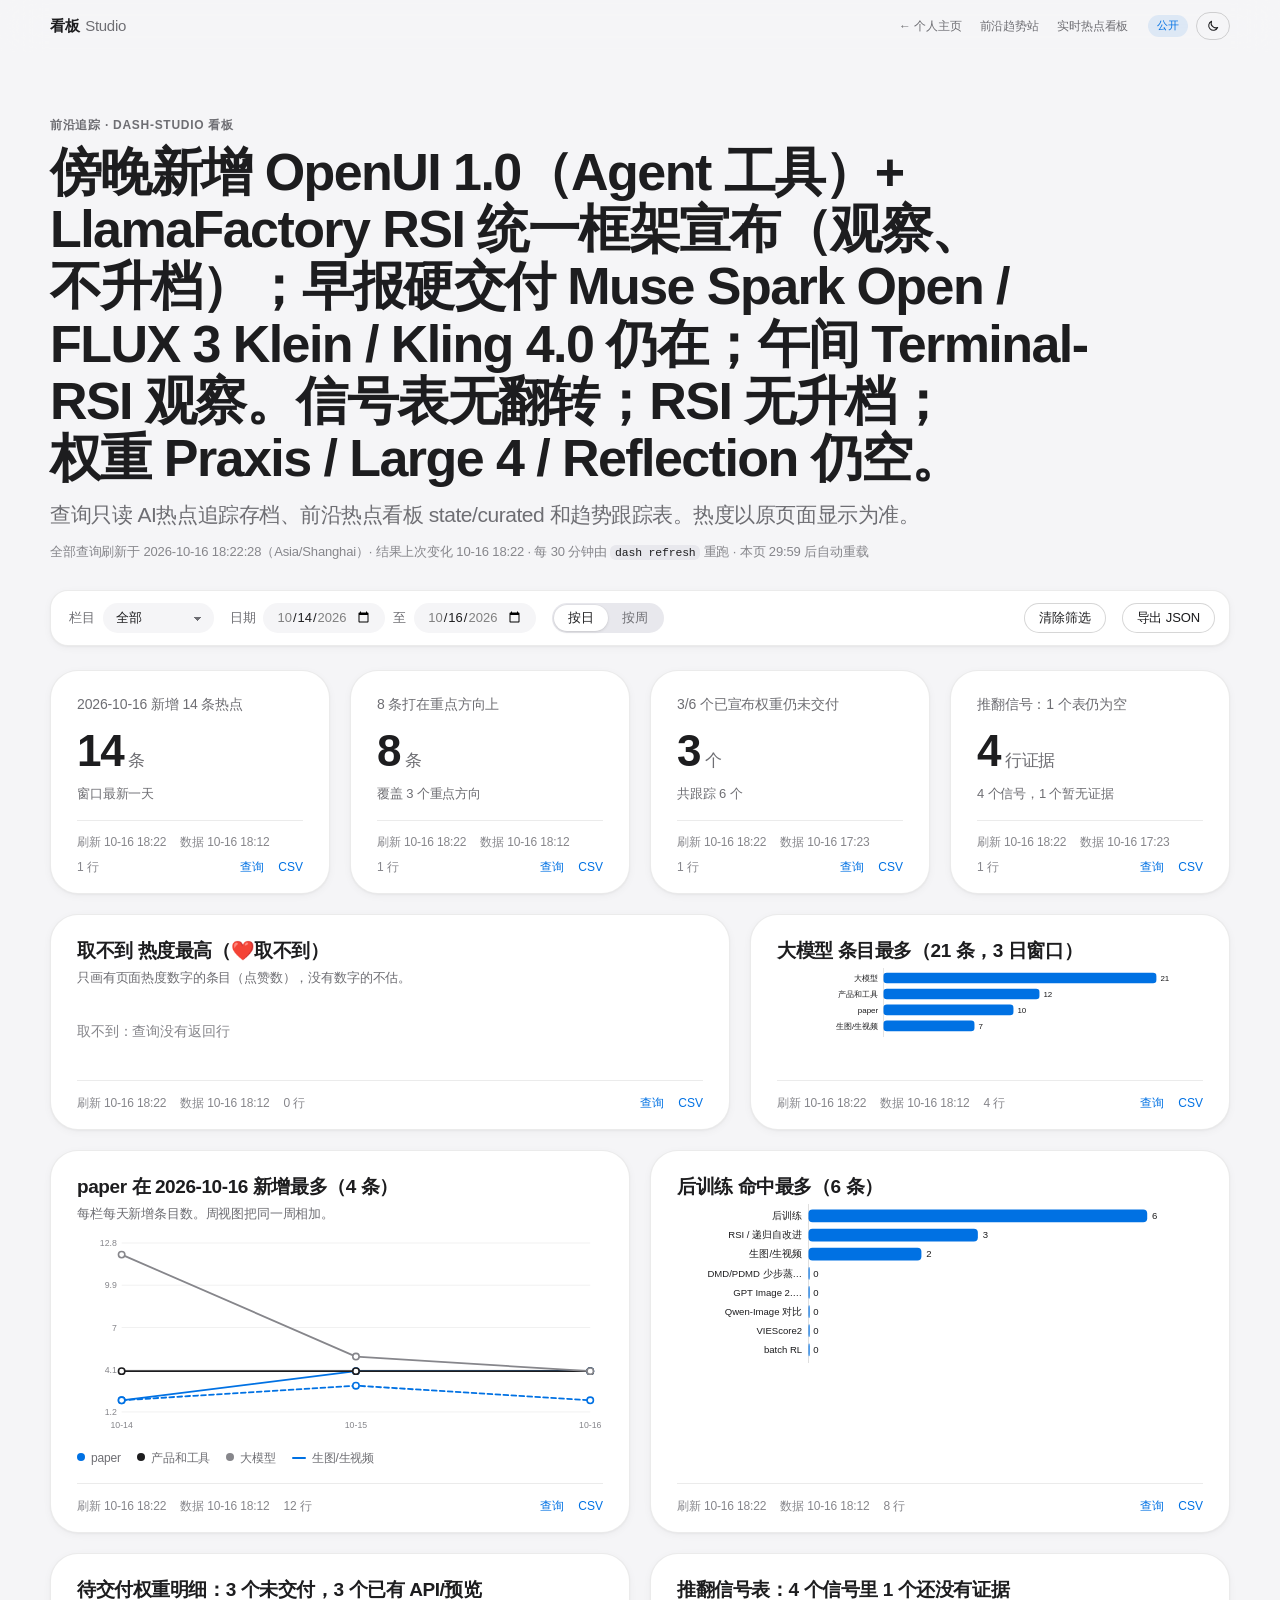
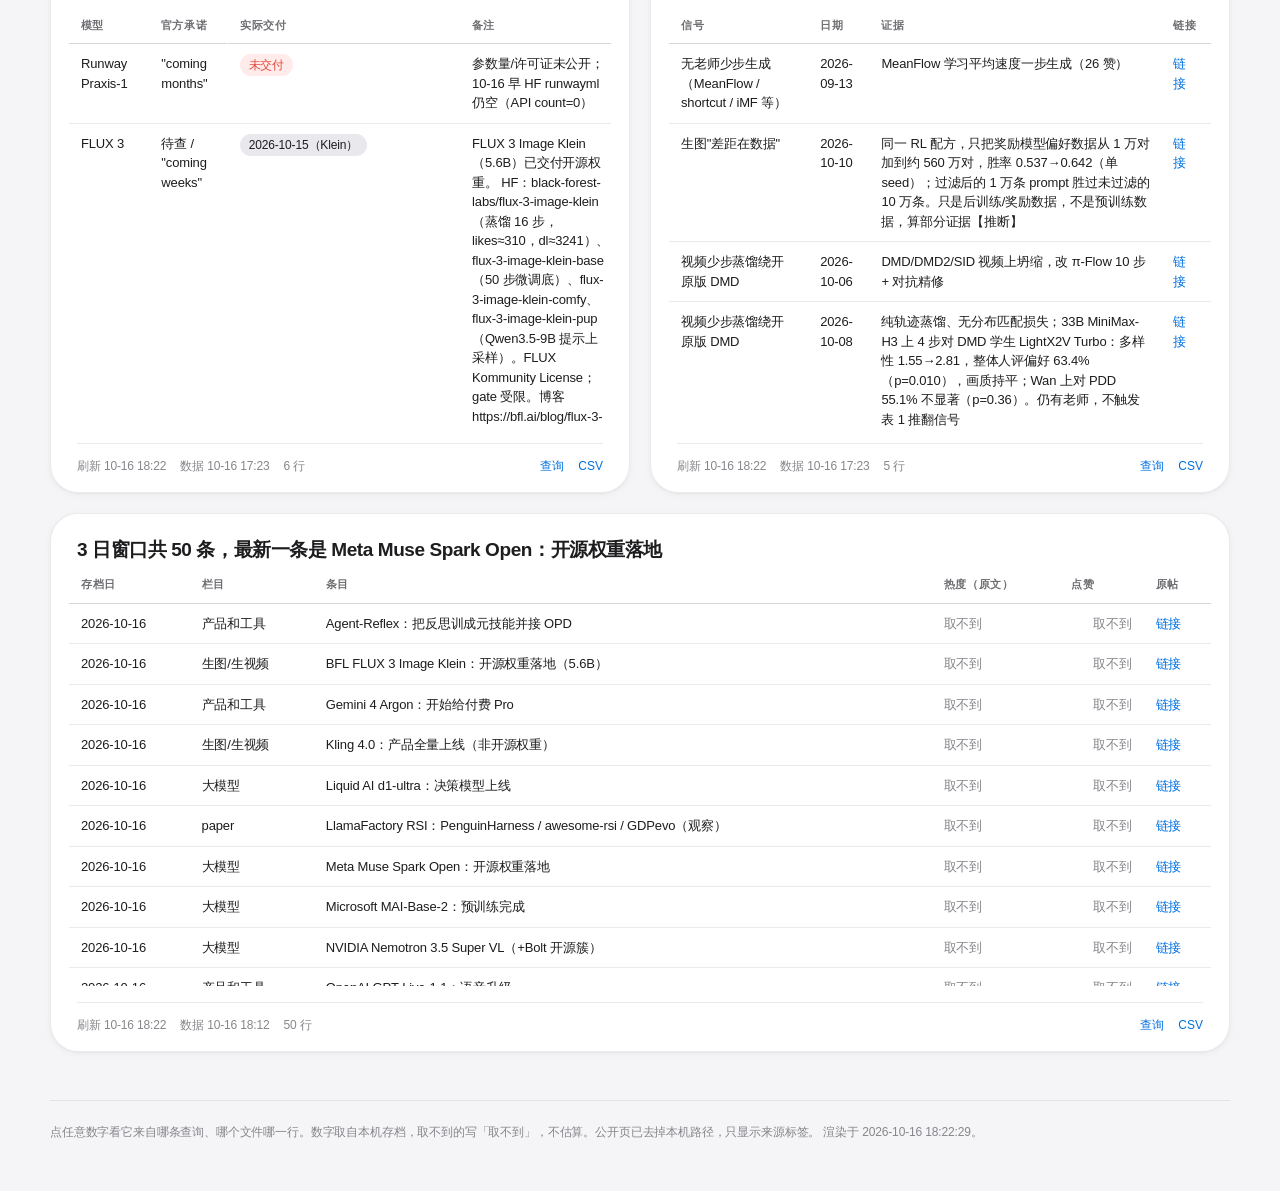
==== commit 09562b57: "studio: sync frontier dashboard 2026-10-16 18:22 (Asia/Shanghai)" ====
--- a/studio/index.html
+++ b/studio/index.html
@@ -140,7 +140,7 @@
   <footer class="foot" id="foot"></footer>
 </main>
 <div id="pop" class="pop" role="dialog" aria-modal="false" hidden></div>
-<script id="dash-data" type="application/json">{"name": "frontier", "title": "前沿追踪 · dash-studio 看板", "conclusion": "傍晚新增 OpenUI 1.0（Agent 工具）+ LlamaFactory RSI 统一框架宣布（观察、不升档）；早报硬交付 Muse Spark Open / FLUX 3 Klein / Kling 4.0 仍在；午间 Terminal-RSI 观察。信号表无翻转；RSI 无升档；权重 Praxis / Large 4 / Reflection 仍空。", "subtitle": "查询只读 AI热点追踪存档、前沿热点看板 state/curated 和趋势跟踪表。热度以原页面显示为准。", "visibility": "public", "domain": "frontier", "refreshed_at": "2026-10-16 17:39:30", "last_changed_at": "2026-10-16 17:39:30", "rendered_at": "2026-10-16 17:39:31", "reload_min": 30, "interval_min": 30, "grain": {"column": "day", "default": "daily"}, "filters": [{"id": "section", "label": "栏目", "type": "select", "column": "section_name"}, {"id": "day", "label": "日期", "type": "daterange", "column": "day"}], "tiles": [{"id": "conclusion", "type": "text", "title": "前沿热点看板结论（state.json）", "subtitle": null, "text": "傍晚新增 OpenUI 1.0（Agent 工具）+ LlamaFactory RSI 统一框架宣布（观察、不升档）；早报硬交付 Muse Spark Open / FLUX 3 Klein / Kling 4.0 仍在；午间 Terminal-RSI 观察。信号表无翻转；RSI 无升档；权重 Praxis / Large 4 / Reflection 仍空。（看板 2026-10-16 17:38，存档 2026-10-16）", "sql": "SELECT conclusion, built_at, archive_date, _src, _line, _label FROM frontier_meta", "title_sql": null, "columns": ["conclusion", "built_at", "archive_date", "_line", "_label"], "rows": [["傍晚新增 OpenUI 1.0（Agent 工具）+ LlamaFactory RSI 统一框架宣布（观察、不升档）；早报硬交付 Muse Spark Open / FLUX 3 Klein / Kling 4.0 仍在；午间 Terminal-RSI 观察。信号表无翻转；RSI 无升档；权重 Praxis / Large 4 / Reflection 仍空。", "2026-10-16 17:38", "2026-10-16", "$.conclusion", "前沿热点看板 · state.json"]], "sources": [{"label": "前沿热点看板 · state.json"}], "refreshed_at": "2026-10-16 17:39:30", "changed_at": "2026-10-16 17:39:30", "data_time": "2026-10-16 17:38", "error": null, "last_ok": null, "opts": {"hidden": true}}, {"id": "kpi_today", "type": "kpi", "title": "2026-10-16 新增 14 条热点", "subtitle": null, "text": null, "sql": "SELECT CAST(day AS VARCHAR) AS day, count(*) AS n, string_agg(DISTINCT _src, '; ' ORDER BY _src) AS _src, min(_label) AS _label\nFROM frontier_items WHERE day = (SELECT max(day) FROM frontier_items) GROUP BY day", "title_sql": null, "columns": ["day", "n", "_label"], "rows": [["2026-10-16", 14, "前沿热点看板 · curated/2026-10-16.json"]], "sources": [{"label": "前沿热点看板 · curated/2026-10-14.json"}, {"label": "前沿热点看板 · curated/2026-10-15.json"}, {"label": "前沿热点看板 · curated/2026-10-16.json"}, {"label": "前沿热点看板 · state.json"}], "refreshed_at": "2026-10-16 17:39:30", "changed_at": "2026-10-16 17:39:30", "data_time": "2026-10-16 17:38", "error": null, "last_ok": null, "opts": {"value": "n", "fmt": "int", "sub": "窗口最新一天", "w": 3, "unit": "条"}}, {"id": "kpi_focus", "type": "kpi", "title": "8 条打在重点方向上", "subtitle": null, "text": null, "sql": "SELECT count(DISTINCT item_id) AS n, count(DISTINCT topic_id) FILTER (WHERE item_id IS NOT NULL) AS topics,\n       min(_src) AS _src, min(_label) AS _label FROM frontier_focus", "title_sql": null, "columns": ["n", "topics", "_label"], "rows": [[8, 3, "前沿热点看板 · state.json"]], "sources": [{"label": "前沿热点看板 · focus.json"}, {"label": "前沿热点看板 · state.json"}], "refreshed_at": "2026-10-16 17:39:30", "changed_at": "2026-10-16 17:39:30", "data_time": "2026-10-16 17:38", "error": null, "last_ok": null, "opts": {"value": "n", "fmt": "int", "sub": "覆盖 {topics} 个重点方向", "w": 3, "unit": "条"}}, {"id": "kpi_weights", "type": "kpi", "title": "3/6 个已宣布权重仍未交付", "subtitle": null, "text": null, "sql": "SELECT count(*) FILTER (WHERE NOT is_delivered) AS pending, count(*) AS total, min(_src) AS _src, min(_label) AS _label\nFROM frontier_weights", "title_sql": null, "columns": ["pending", "total", "_label"], "rows": [[3, 6, "AI热点追踪存档 · weights-tracker.md"]], "sources": [{"label": "AI热点追踪存档 · weights-tracker.md"}], "refreshed_at": "2026-10-16 17:39:30", "changed_at": "2026-10-16 09:55:36", "data_time": "2026-10-16 17:23", "error": null, "last_ok": null, "opts": {"value": "pending", "fmt": "int", "sub": "共跟踪 {total} 个", "w": 3, "unit": "个"}}, {"id": "kpi_signals", "type": "kpi", "title": "推翻信号：1 个表仍为空", "subtitle": null, "text": null, "sql": "SELECT count(*) FILTER (WHERE date IS NOT NULL) AS evidence, count(DISTINCT signal) FILTER (WHERE date IS NULL) AS empty,\n       count(DISTINCT signal) AS signals, min(_src) AS _src, min(_label) AS _label FROM frontier_signals", "title_sql": null, "columns": ["evidence", "empty", "signals", "_label"], "rows": [[4, 1, 4, "AI热点追踪存档 · signals-tracker.md"]], "sources": [{"label": "AI热点追踪存档 · signals-tracker.md"}], "refreshed_at": "2026-10-16 17:39:30", "changed_at": "2026-10-11 13:08:16", "data_time": "2026-10-16 17:23", "error": null, "last_ok": null, "opts": {"value": "evidence", "fmt": "int", "sub": "{signals} 个信号，{empty} 个暂无证据", "w": 3, "unit": "行证据"}}, {"id": "heat_top", "type": "bar", "title": "取不到 热度最高（❤️取不到）", "subtitle": "只画有页面热度数字的条目（点赞数），没有数字的不估。", "text": null, "sql": "SELECT title, section_name, CAST(day AS VARCHAR) AS day, heat_value, heat_text, url, _src, _line, _label\nFROM frontier_items WHERE heat_value IS NOT NULL ORDER BY heat_value DESC, title LIMIT 12", "title_sql": null, "columns": ["title", "section_name", "day", "heat_value", "heat_text", "url", "_line", "_label"], "rows": [], "sources": [{"label": "前沿热点看板 · curated/2026-10-14.json"}, {"label": "前沿热点看板 · curated/2026-10-15.json"}, {"label": "前沿热点看板 · curated/2026-10-16.json"}, {"label": "前沿热点看板 · state.json"}], "refreshed_at": "2026-10-16 17:39:30", "changed_at": "2026-10-15 09:38:36", "data_time": "2026-10-16 17:38", "error": null, "last_ok": null, "opts": {"label": "title", "value": "heat_value", "fmt": "int", "filters": ["section", "day"], "w": 7}}, {"id": "section_mix", "type": "bar", "title": "大模型 条目最多（21 条，3 日窗口）", "subtitle": null, "text": null, "sql": "SELECT section_name, count(*) AS n, string_agg(DISTINCT _src, '; ' ORDER BY _src) AS _src, string_agg(DISTINCT _label, '; ' ORDER BY _label) AS _label\nFROM frontier_items GROUP BY section_name ORDER BY n DESC, section_name", "title_sql": null, "columns": ["section_name", "n", "_label"], "rows": [["大模型", 21, "前沿热点看板 · curated/2026-10-14.json; 前沿热点看板 · curated/2026-10-15.json; 前沿热点看板 · curated/2026-10-16.json"], ["产品和工具", 12, "前沿热点看板 · curated/2026-10-14.json; 前沿热点看板 · curated/2026-10-15.json; 前沿热点看板 · curated/2026-10-16.json"], ["paper", 10, "前沿热点看板 · curated/2026-10-14.json; 前沿热点看板 · curated/2026-10-15.json; 前沿热点看板 · curated/2026-10-16.json"], ["生图/生视频", 7, "前沿热点看板 · curated/2026-10-14.json; 前沿热点看板 · curated/2026-10-15.json; 前沿热点看板 · curated/2026-10-16.json"]], "sources": [{"label": "前沿热点看板 · curated/2026-10-14.json"}, {"label": "前沿热点看板 · curated/2026-10-15.json"}, {"label": "前沿热点看板 · curated/2026-10-16.json"}, {"label": "前沿热点看板 · state.json"}], "refreshed_at": "2026-10-16 17:39:30", "changed_at": "2026-10-16 17:39:30", "data_time": "2026-10-16 17:38", "error": null, "last_ok": null, "opts": {"label": "section_name", "value": "n", "fmt": "int", "w": 5}}, {"id": "daily_line", "type": "line", "title": "paper 在 2026-10-16 新增最多（4 条）", "subtitle": "每栏每天新增条目数。周视图把同一周相加。", "text": null, "sql": "SELECT CAST(day AS VARCHAR) AS day, section_name, count(*) AS n, string_agg(DISTINCT _src, '; ' ORDER BY _src) AS _src, min(_label) AS _label\nFROM frontier_items GROUP BY ALL ORDER BY day, section_name", "title_sql": "SELECT section_name, CAST(day AS VARCHAR) AS day, count(*) AS n FROM frontier_items\nWHERE day = (SELECT max(day) FROM frontier_items) GROUP BY ALL ORDER BY n DESC, section_name LIMIT 1", "columns": ["day", "section_name", "n", "_label"], "rows": [["2026-10-14", "paper", 2, "前沿热点看板 · curated/2026-10-14.json"], ["2026-10-14", "产品和工具", 4, "前沿热点看板 · curated/2026-10-14.json"], ["2026-10-14", "大模型", 12, "前沿热点看板 · curated/2026-10-14.json"], ["2026-10-14", "生图/生视频", 2, "前沿热点看板 · curated/2026-10-14.json"], ["2026-10-15", "paper", 4, "前沿热点看板 · curated/2026-10-15.json"], ["2026-10-15", "产品和工具", 4, "前沿热点看板 · curated/2026-10-15.json"], ["2026-10-15", "大模型", 5, "前沿热点看板 · curated/2026-10-15.json"], ["2026-10-15", "生图/生视频", 3, "前沿热点看板 · curated/2026-10-15.json"], ["2026-10-16", "paper", 4, "前沿热点看板 · curated/2026-10-16.json"], ["2026-10-16", "产品和工具", 4, "前沿热点看板 · curated/2026-10-16.json"], ["2026-10-16", "大模型", 4, "前沿热点看板 · curated/2026-10-16.json"], ["2026-10-16", "生图/生视频", 2, "前沿热点看板 · curated/2026-10-16.json"]], "sources": [{"label": "前沿热点看板 · curated/2026-10-14.json"}, {"label": "前沿热点看板 · curated/2026-10-15.json"}, {"label": "前沿热点看板 · curated/2026-10-16.json"}, {"label": "前沿热点看板 · state.json"}], "refreshed_at": "2026-10-16 17:39:30", "changed_at": "2026-10-16 17:39:30", "data_time": "2026-10-16 17:38", "error": null, "last_ok": null, "opts": {"x": "day", "y": "n", "series": "section_name", "fmt": "int", "agg": "sum", "grain": true, "filters": ["section", "day"], "w": 6}}, {"id": "focus_bar", "type": "bar", "title": "后训练 命中最多（6 条）", "subtitle": null, "text": null, "sql": "SELECT topic, count(item_id) AS n, string_agg(item_id, ', ' ORDER BY item_id) AS items, min(_src) AS _src, min(_label) AS _label\nFROM frontier_focus GROUP BY topic ORDER BY n DESC, topic", "title_sql": null, "columns": ["topic", "n", "items", "_label"], "rows": [["后训练", 6, "agent-reflex, llamafactory-rsi, mai-base-2, pr-opd, rsi-nav, terminal-rsi", "前沿热点看板 · state.json"], ["RSI / 递归自改进", 3, "llamafactory-rsi, rsi-nav, terminal-rsi", "前沿热点看板 · state.json"], ["生图/生视频", 2, "flux-3-image-klein, kling-4-0-ga", "前沿热点看板 · state.json"], ["DMD/PDMD 少步蒸馏（扩散蒸馏）", 0, null, "前沿热点看板 · state.json"], ["GPT Image 2.5 拆解", 0, null, "前沿热点看板 · state.json"], ["Qwen-Image 对比", 0, null, "前沿热点看板 · state.json"], ["VIEScore2", 0, null, "前沿热点看板 · state.json"], ["batch RL", 0, null, "前沿热点看板 · state.json"]], "sources": [{"label": "前沿热点看板 · focus.json"}, {"label": "前沿热点看板 · state.json"}], "refreshed_at": "2026-10-16 17:39:30", "changed_at": "2026-10-16 17:39:30", "data_time": "2026-10-16 17:38", "error": null, "last_ok": null, "opts": {"label": "topic", "value": "n", "fmt": "int", "w": 6}}, {"id": "weights", "type": "table", "title": "待交付权重明细：3 个未交付，3 个已有 API/预览", "subtitle": null, "text": null, "sql": "SELECT model, announced, promised, delivered, note, _src, _line, _label FROM frontier_weights", "title_sql": "SELECT count(*) FILTER (WHERE NOT is_delivered) AS pending,\n       count(*) FILTER (WHERE announced ILIKE '%preview%' OR announced LIKE '%API%' OR note LIKE '%API%' OR note ILIKE '%preview%') AS preview\nFROM frontier_weights", "columns": ["model", "announced", "promised", "delivered", "note", "_line", "_label"], "rows": [["Runway Praxis-1", "10-01 宣布 open-weights，仅 3 家合作方", "\"coming months\"", "未交付", "参数量/许可证未公开；10-16 早 HF runwayml 仍空（API count=0）", "7", "AI热点追踪存档 · weights-tracker.md"], ["FLUX 3", "宣布开源权重", "待查 / \"coming weeks\"", "2026-10-15（Klein）", "FLUX 3 Image Klein（5.6B）已交付开源权重。 HF：black-forest-labs/flux-3-image-klein（蒸馏 16 步，likes≈310，dl≈3241）、flux-3-image-klein-base（50 步微调底）、flux-3-image-klein-comfy、flux-3-image-klein-pup（Qwen3.5-9B 提示上采样）。FLUX Kommunity License；gate 受限。博客 https://bfl.ai/blog/flux-3-image-klein ；推理码 https://github.com/black-forest-labs/flux-3-image-klein 。完整非-Klein FLUX 3 Image 仍非本批开源对象（博客称 Klein 是 FLUX 3 家族第二件开源，继 Action）。Action 仍在（flux-3-action-*）。", "8", "AI热点追踪存档 · weights-tracker.md"], ["可灵 Kling 4.0", "产品本身（非开源模型）", "10-07 官方\"即将上线\" / launching soon", "2026-10-15（产品全量）", "产品全量上线。 官方 release history 2026-10-15 Major；首页 All-New Kling 4.0；MCP/CLI 可用。用户指南列 3–30s、4K、最多 10 keyframe / 15 参考。企业/开发者 API 与 10-bit HDR 仍 coming soon（非权重交付）。", "9", "AI热点追踪存档 · weights-tracker.md"], ["Mistral Large 4", "官方说月底", "10/27–10/31（各家报道）", "未交付", "10-16 早 HF mistralai 最新为 Timestral-28M/123M/209M（10-15 改）；无 Large 4", "10", "AI热点追踪存档 · weights-tracker.md"], ["Reflection Beam", "官方说本月晚些时候，Apache 2.0，附技术报告", "10 月下旬", "未交付", "10-16 早 ReflectionAI / reflectionai / Reflection-AI 等 org/user 仍空（models=[]）", "11", "AI热点追踪存档 · weights-tracker.md"], ["StepFun Step 5 Preview", "宣布 open weights；OpenRouter Preview 已上线（10-08 起一周免费）", "Oct 15", "2026-10-15（约 09:26–09:31 CST）", "已交付（不重宣为隔夜新件）。 HF：stepfun-ai/Step-5-Preview（likes≈79，dl≈144）、Step-5-Preview-BF16（51/126）、Step-5-Preview-NVFP4（12/17）。lastModified 仍 10-15T01:26–01:31Z；无新变体。", "12", "AI热点追踪存档 · weights-tracker.md"]], "sources": [{"label": "AI热点追踪存档 · weights-tracker.md"}], "refreshed_at": "2026-10-16 17:39:30", "changed_at": "2026-10-16 17:39:30", "data_time": "2026-10-16 17:23", "error": null, "last_ok": null, "opts": {"columns": [{"col": "model", "label": "模型"}, {"col": "promised", "label": "官方承诺"}, {"col": "delivered", "label": "实际交付", "chip": true}, {"col": "note", "label": "备注"}], "w": 6}}, {"id": "signals", "type": "table", "title": "推翻信号表：4 个信号里 1 个还没有证据", "subtitle": null, "text": null, "sql": "SELECT signal, date, source, content, url, _src, _line, _label FROM frontier_signals", "title_sql": "SELECT count(DISTINCT signal) AS n, count(DISTINCT signal) FILTER (WHERE date IS NULL) AS empty FROM frontier_signals", "columns": ["signal", "date", "source", "content", "url", "_line", "_label"], "rows": [["无老师少步生成（MeanFlow / shortcut / iMF 等）", "2026-09-13", "XHS 收藏 #62", "MeanFlow 学习平均速度一步生成（26 赞）", "https://www.xiaohongshu.com/explore/6aa6b74f000000002502fef7", "10", "AI热点追踪存档 · signals-tracker.md"], ["生图\"差距在数据\"", "2026-10-10", "Arena T2I 奖励论文（HF Daily 10-09）", "同一 RL 配方，只把奖励模型偏好数据从 1 万对加到约 560 万对，胜率 0.537→0.642（单 seed）；过滤后的 1 万条 prompt 胜过未过滤的 10 万条。只是后训练/奖励数据，不是预训练数据，算部分证据【推断】", "https://arxiv.org/abs/2610.02967", "18", "AI热点追踪存档 · signals-tracker.md"], ["视频少步蒸馏绕开原版 DMD", "2026-10-06", "Kandinsky 6.0 报告", "DMD/DMD2/SID 视频上坍缩，改 π-Flow 10 步 + 对抗精修", "https://arxiv.org/abs/2610.05608", "30", "AI热点追踪存档 · signals-tracker.md"], ["视频少步蒸馏绕开原版 DMD", "2026-10-08", "PTD（NVIDIA+EPFL）", "纯轨迹蒸馏、无分布匹配损失；33B MiniMax-H3 上 4 步对 DMD 学生 LightX2V Turbo：多样性 1.55→2.81，整体人评偏好 63.4%（p=0.010），画质持平；Wan 上对 PDD 55.1% 不显著（p=0.36）。仍有老师，不触发表 1 推翻信号", "https://arxiv.org/abs/2610.11498", "31", "AI热点追踪存档 · signals-tracker.md"], ["世界模型里做 RL 训权重（2026-10-11 新增，前沿趋势分析定义）", null, null, null, null, "53", "AI热点追踪存档 · signals-tracker.md"]], "sources": [{"label": "AI热点追踪存档 · signals-tracker.md"}], "refreshed_at": "2026-10-16 17:39:30", "changed_at": "2026-10-12 12:21:42", "data_time": "2026-10-16 17:23", "error": null, "last_ok": null, "opts": {"columns": [{"col": "signal", "label": "信号"}, {"col": "date", "label": "日期"}, {"col": "content", "label": "证据"}, {"col": "url", "label": "链接", "link": true}], "w": 6}}, {"id": "items", "type": "table", "title": "3 日窗口共 50 条，最新一条是 Meta Muse Spark Open：开源权重落地", "subtitle": null, "text": null, "sql": "SELECT CAST(day AS VARCHAR) AS day, section_name, title, summary, posted, heat_text, heat_value, url, focus, _src, _line, _label\nFROM frontier_items ORDER BY day DESC, heat_value DESC NULLS LAST, title", "title_sql": "SELECT (SELECT count(*) FROM frontier_items) AS n, title FROM frontier_items ORDER BY posted DESC NULLS LAST LIMIT 1", "columns": ["day", "section_name", "title", "summary", "posted", "heat_text", "heat_value", "url", "focus", "_line", "_label"], "rows": [["2026-10-16", "产品和工具", "Agent-Reflex：把反思训成元技能并接 OPD", "RSD→ReSFT→ORPO；称 8B 在 τ²-Bench 等与 AgentNoiseBench 上超对照。代码/模型/数据称已开源，正文无仓库地址。Agent 工具进产品和工具栏，不进训练配方时间线。", "2026-10-16", null, null, "https://www.xiaohongshu.com/explore/6ad176eb000000000a023985", "post-training", "$.extras[9]", "前沿热点看板 · curated/2026-10-16.json"], ["2026-10-16", "生图/生视频", "BFL FLUX 3 Image Klein：开源权重落地（5.6B）", "单消费级 GPU、原生 4K、bbox 编辑。与已报 FLUX 3 Video 定价分开。HF black-forest-labs/flux-3-image-klein。权重跟踪：Klein 记交付；完整非-Klein FLUX 3 Image 仍非本批。六件套其余仍空。", "2026-10-16", null, null, "https://bfl.ai/blog/flux-3-image-klein", "image-video-gen", "$.extras[6]", "前沿热点看板 · curated/2026-10-16.json"], ["2026-10-16", "产品和工具", "Gemini 4 Argon：开始给付费 Pro", "小红书称 Antigravity 向付费 Google AI Pro 放 Argon 配额【笔记转述】。续热，非首发；不改训练类主线。", "2026-10-16", null, null, "https://www.xiaohongshu.com/explore/6ad181eb000000001b023dac", null, "$.extras[5]", "前沿热点看板 · curated/2026-10-16.json"], ["2026-10-16", "生图/生视频", "Kling 4.0：产品全量上线（非开源权重）", "新 UI + MCP/CLI；官方 release history 标 2026-10-15 Major。HDR 4K/API 将至。产品全量，非 OSS 权重。", "2026-10-16", null, null, "https://x.com/Kling_ai/status/2110747537187709424", "image-video-gen", "$.extras[7]", "前沿热点看板 · curated/2026-10-16.json"], ["2026-10-16", "大模型", "Liquid AI d1-ultra：决策模型上线", "Artificial Analysis Decision Index #1（65）【官方自报】；多模态、44 语；同日 OpenRouter/Vercel。决策模型产品事件，不进训练方法主线。", "2026-10-16", null, null, "https://x.com/liquidai/status/2110777964489285875", null, "$.extras[1]", "前沿热点看板 · curated/2026-10-16.json"], ["2026-10-16", "paper", "LlamaFactory RSI：PenguinHarness / awesome-rsi / GDPevo（观察）", "@code_hiyouga 称 GitHub 过 70k★ 后做「LlamaFactory of recursive self-improvement」。三件：主仓 PenguinHarness（Prism-Shadow/penguin-harness，★2669；README：model 固定、演进 harness，OPRO/APE/ACE/AWM + snapshot）、awesome-rsi（★740）、企业评测 GDPevo（★85）。无 WM 内 RL 留存训权重 → 挂 RSI/harness 观察、不进信号表 4、不升档（趋势分析已定性）。", "2026-10-16", null, null, "https://github.com/Prism-Shadow/penguin-harness", "post-training,rsi", "$.extras[13]", "前沿热点看板 · curated/2026-10-16.json"], ["2026-10-16", "大模型", "Meta Muse Spark Open：开源权重落地", "总参约 816B、激活约 42B、上下文 1M；定位 coding+agentic。属开源权重/agent 栈事件，不进训练方法主线。", "2026-10-16", null, null, "https://x.com/AIatMeta/status/2110779754274292212", null, "$.extras[0]", "前沿热点看板 · curated/2026-10-16.json"], ["2026-10-16", "大模型", "Microsoft MAI-Base-2：预训练完成", "报道 MoE 约 80B active / 2.8T total、16K GB200、约 38 天、约 50T tokens；后训练进行中；Foundry 合作伙伴 —— 非公开 open-weight【新闻】。预训练完 ≠ HF 交付。", "2026-10-16", null, null, "https://x.com/i/trending/2110798757025702396", "post-training", "$.extras[3]", "前沿热点看板 · curated/2026-10-16.json"], ["2026-10-16", "大模型", "NVIDIA Nemotron 3.5 Super VL（+Bolt 开源簇）", "视觉+推理+工具，面向 agent。新闻簇称约 120B/12B 激活【新闻摘要】。开源权重/agent 栈，不进训练方法主线。", "2026-10-16", null, null, "https://x.com/nvidia/status/2110750157272719562", null, "$.extras[2]", "前沿热点看板 · curated/2026-10-16.json"], ["2026-10-16", "产品和工具", "OpenAI GPT-Live-1.1：语音升级", "多语口音、减少 “checking…”；FR/DE/HI/MX-ES/KO/JA。ChatGPT/Codex 可用，API 将至。产品事件，不进主线。", "2026-10-16", null, null, "https://x.com/OpenAI/status/2110797830361436604", null, "$.extras[4]", "前沿热点看板 · curated/2026-10-16.json"], ["2026-10-16", "产品和工具", "OpenUI 1.0：Agent 交互界面框架", "开源协议/运行时：agent 用 schema + OpenUI Lang 组合地图、表单、图表、按钮；支持 React/Vue/Svelte/Angular。仓库 thesysdev/openui（★约 11203）+ openui.com。午间 Agent 栏空、傍晚放大。Agent 工具进产品和工具栏，不碰训练配方。", "2026-10-16", null, null, "https://github.com/thesysdev/openui", null, "$.extras[12]", "前沿热点看板 · curated/2026-10-16.json"], ["2026-10-16", "paper", "PR-OPD：事后技能对齐隐藏状态", "先 GRPO，再写事后技能；教师视图停梯度、学生对齐各层隐状态。WebShop 成功率笔记称 42.2%→56.2%【笔记转述】。挂主线 1–2 OPD 观察，不升档。", "2026-10-16", null, null, "https://arxiv.org/abs/2609.36642", "post-training", "$.extras[8]", "前沿热点看板 · curated/2026-10-16.json"], ["2026-10-16", "paper", "RSI-Nav：观察，不进信号表 4", "Qwen3.5-9B 统一 VL2A/VA2L；自产指令→自执行→筛样本→更新。R2R-CE 成功率笔记称 68.6%（+15.7pp）【笔记转述】。数据中心闭环，非 WM 内 RL。挂观察、不升档。基线仍 RSI-Anything / RIWANav；ClawLoop 不进表。", "2026-10-16", null, null, "https://arxiv.org/abs/2610.15782", "post-training,rsi", "$.extras[10]", "前沿热点看板 · curated/2026-10-16.json"], ["2026-10-16", "paper", "Terminal-RSI：终端 agent 递归改写 + 策略精炼（观察）", "交替 RSR（自改写）与 RPR（策略精炼），RPR 更新策略权重；Qwen3.8-27B 底座。作者称四套终端基准宏均 50.58%（较底座 +29.90pp）；TB2.1 86.52% / Hard 79%【作者自报】。环境是终端沙箱+保护校验器，不是 learned WM 内 RL → 挂 RSI/harness 观察、不进信号表 4、不升档（趋势分析已定性）。", "2026-10-16", null, null, "https://arxiv.org/abs/2610.22192", "post-training,rsi", "$.extras[11]", "前沿热点看板 · curated/2026-10-16.json"], ["2026-10-15", "paper", "ActionOPD：动作级 OPD（黑盒教师）", "在学生状态上对齐教师语义动作，不需教师 token 概率或同 tokenizer。Qwen3-4B/8B 四 OOD 基准均分相对 Base +3.3–6.9 个百分点【作者自报】。挂主线 1–2 OPD 观察，不升档。", "2026-10-15", null, null, "https://arxiv.org/abs/2610.19820", null, "$.extras[15]", "前沿热点看板 · curated/2026-10-15.json"], ["2026-10-15", "产品和工具", "BFL：FLUX 3 Video 提速约 2×、原生 2K/4K 成本约降 50%", "服务侧优化。当时不是 FLUX 3 Image 权重交付；Image Klein 已于次日早报记开源（见 10-16 卡）。", "2026-10-15", null, null, "https://x.com/bfl_ai/status/2110386847528681774", null, "$.extras[8]", "前沿热点看板 · curated/2026-10-15.json"], ["2026-10-15", "生图/生视频", "Data-Space Iteration：少步丢掉 flow 固定离散", "改成 data-space iteration；训练仍要 online rollout，DMD 训练不变；只做了 ImageNet。表 1/3 不翻转。", "2026-10-15", null, null, "https://arxiv.org/abs/2610.12102", null, "$.extras[5]", "前沿热点看板 · curated/2026-10-15.json"], ["2026-10-15", "生图/生视频", "FlashVSR+：RY-DMD 把不可微奖励塞进单步 DMD", "奖励只打分不反传。视频超分 OCR 与单步 SDXL OCR 有笔记数字。不升档。", "2026-10-15", null, null, "https://www.xiaohongshu.com/explore/6acf4782000000000a024221", null, "$.extras[7]", "前沿热点看板 · curated/2026-10-15.json"], ["2026-10-15", "paper", "Glance Forcing：单条 PF-ODE 视频少步", "Slow/Fast LoRA；单条 PF-ODE 时 VBench 84.04→84.22 超 Causal Forcing【作者自报】。PF-ODE 主要拉直少步几何，分布质量仍靠后续 DMD【证实，摘要】；不是绕开 DMD。挂表 3 / 主线 5 旁证，不升档。", "2026-10-15", null, null, "https://arxiv.org/abs/2610.20220", null, "$.extras[13]", "前沿热点看板 · curated/2026-10-15.json"], ["2026-10-15", "产品和工具", "JEV-35B：单次前向结构化决策头", "基于 Qwen3.5-35B-A3B 的开源决策头（Apache-2.0）；约 35B 总参 / 3B 激活。定位与托管 Jev 同族：单次前向结构化决策，不做逐 token 生成。自报 Decision Index 0.3=59.73【未进官方榜】。属开源决策头，非统一理解+生成，不进训练方法主线。", "2026-10-15", null, null, "https://huggingface.co/autotrust/JEV-35B", null, "$.extras[9]", "前沿热点看板 · curated/2026-10-15.json"], ["2026-10-15", "产品和工具", "Jev 1.14 预览：实验性图像 / box / 长上下文", "TypeSafe 托管 Jev 上 jev-preview（约一周后切 jev-latest）。多语微调；图像、box 框、长上下文需 danger-zone 头。独立评测口径：MMLU-Redux 95.0 / ARC-C 97.6 表内最高；MathQA 相对 frontier 中位约 −17.7。产品用法：路由/审核/置信度门控；不当推理机。不进信号表 1–4。", "2026-10-15", null, null, "https://typesafe.ai/blog/jev-1-14", null, "$.extras[11]", "前沿热点看板 · curated/2026-10-15.json"], ["2026-10-15", "产品和工具", "JevAny：任意骨干 → typed 决策头 / LoRA", "把任意骨干训成 typed 决策头。与 JEV-35B 同属开源仿制/迁移路线。研究侧可当决策头数据源候选【推断】；日常降为简讯，不进训练方法主线。", "2026-10-15", null, null, "https://jevland.mnimiy.com/projects/jevany/", null, "$.extras[12]", "前沿热点看板 · curated/2026-10-15.json"], ["2026-10-15", "大模型", "Ling-3.1-flash：蚂蚁开源权重落地", "HF inclusionAI/Ling-3.1-flash，MIT。总参约 560B、激活约 25B、上下文 1M。主打 agent/原型；属开源权重/agent 栈事件，不进训练方法主线。", "2026-10-15", null, null, "https://huggingface.co/inclusionAI/Ling-3.1-flash", null, "$.extras[0]", "前沿热点看板 · curated/2026-10-15.json"], ["2026-10-15", "大模型", "OPSA：旧稿新解读——OPD 真的在蒸馏吗？", "称教师信号噪声大，学生主要压低坏 token。2608 旧稿今日推热，不升档。", "2026-10-15", null, null, "https://arxiv.org/abs/2608.31046", null, "$.extras[3]", "前沿热点看板 · curated/2026-10-15.json"], ["2026-10-15", "生图/生视频", "PVD：两个半网，算力仍约等于教师一步", "结构/细节两段各半骨干。ImageNet 256 一步等价预算数字未对原文。不升档。", "2026-10-15", null, null, "https://www.xiaohongshu.com/explore/6acf6d1000000000140330f7", null, "$.extras[6]", "前沿热点看板 · curated/2026-10-15.json"], ["2026-10-15", "大模型", "RLVR Rank-1：权重更新主方向外推", "称每步更新主沿 SVD 一主方向，短训后线性外推约 500 步。训练动态，无闭环留存证据，不升档。无 arXiv 号。", "2026-10-15", null, null, "https://www.xiaohongshu.com/explore/6acfc4d80000000018016da8", null, "$.extras[4]", "前沿热点看板 · curated/2026-10-15.json"], ["2026-10-15", "paper", "RSI 午间：AdaRSI / SwarmRSI / VideoHarness-SRSI 挂观察，不进信号表 4", "AdaRSI 先改 harness 再按需微调 VLA（RoboCasa 仿真，非 learned WM 内 RL）。SwarmRSI 是科研 swarm 状态演化。VideoHarness-SRSI 冻 VLM。三者均 harness/RSI 观察。基线仍 RSI-Anything / RIWANav；ClawLoop 不进表。", "2026-10-15", null, null, "https://arxiv.org/abs/2610.20474", null, "$.extras[10]", "前沿热点看板 · curated/2026-10-15.json"], ["2026-10-15", "paper", "Reality Check：11 种 Agentic RL 自蒸馏无一稳超 GRPO", "统一复现自蒸馏 vs GRPO；无一方法全场景稳超 GRPO【证实】。10-16 续热：笔记称仅 PCSD / AgentOPSD 均值超 GRPO（+4.58 / +1.66）；按时长重算后 AgentOPSD ALFWorld 68.10%→37.63%【笔记转述】。挂 Agent RL 自蒸馏适用条件观察。不进主线、不升档。", "2026-10-15", null, null, "https://arxiv.org/abs/2610.19789", null, "$.extras[14]", "前沿热点看板 · curated/2026-10-15.json"], ["2026-10-15", "大模型", "Step 5 Preview：官方开源权重落地", "HF stepfun-ai/Step-5-Preview（及 BF16、NVFP4）。约 600B 总参 / 27B 激活 MoE；StepFun Model License 1.0。属产品/权重事件，不进信号表 1–4。其余五件套仍空。", "2026-10-15", null, null, "https://huggingface.co/stepfun-ai/Step-5-Preview", null, "$.extras[1]", "前沿热点看板 · curated/2026-10-15.json"], ["2026-10-15", "大模型", "策略差蒸馏：有用的可能是相对参照的对数概率差", "常规 OPD 成特例。任务训练差可迁，纯规模差弱甚至无收益。与 Semi-OPD 并列不并篇，不升档。", "2026-10-15", null, null, "https://arxiv.org/abs/2610.13205", null, "$.extras[2]", "前沿热点看板 · curated/2026-10-15.json"], ["2026-10-14", "产品和工具", "AgentSWE：coding agent 造 agent 评测", "BAAI：25 题 Creation/Editing/Optimization。最强 Creation 约 19.1/100、Editing 约 31.6/100【第三方摘要】。评测不是训练报告；记 Agent 工具栏，不进信号 4。", "2026-10-14", null, null, "https://arxiv.org/abs/2610.13361", null, "$.extras[13]", "前沿热点看板 · curated/2026-10-14.json"], ["2026-10-14", "产品和工具", "Anthropic 自研源控：为人设计的基建成 agent 瓶颈", "日合并约 2500→30000。博客级工程叙事，非模型发布。属 Agent 工具，不进训练配方时间线。", "2026-10-14", null, null, "https://x.com/AnthropicAI/status/2110047081414987957", null, "$.extras[8]", "前沿热点看板 · curated/2026-10-14.json"], ["2026-10-14", "大模型", "BranchOPD：不确定决策点分支采样", "相对 Vanilla OPD：数学 avg@16 +18.55pp；ALFWorld ID/OOD 均值 +13.8。只改采哪些额外轨迹，不是换老师。挂主线 1–2 观察、不进正表（与 Semi-OPD「何时离线」同属适用条件）【推断】。", "2026-10-14", null, null, "https://arxiv.org/abs/2610.13481", null, "$.extras[11]", "前沿热点看板 · curated/2026-10-14.json"], ["2026-10-14", "大模型", "ClawLoop：harness 内 SFT/GRPO 多轮自进化", "美团+北大：无外部老师。任务合成→SFT/GRPO 更新权重→诊断反馈进下一轮。Qwen3.6-27B SkillsBench Avg@5 46.3→57.2；Claw-Eval-Live 69.3→76.9（作者自报）。不进信号表 4、RSI 不升档：是 harness 沙箱自进化，不是 WM 内 RL；挂 RSI/harness 权重环观察，与 RSI-Anything 同族旁证。", "2026-10-14", null, null, "https://arxiv.org/abs/2610.14118", null, "$.extras[15]", "前沿热点看板 · curated/2026-10-14.json"], ["2026-10-14", "大模型", "EmbodiedCLBench：具身持续学习评测", "同 DeepRSI 口径：是评测，不触发 RSI 升级。", "2026-10-14", null, null, "https://arxiv.org/abs/2610.13021", null, "$.extras[3]", "前沿热点看板 · curated/2026-10-14.json"], ["2026-10-14", "大模型", "Gemini 4 Argon：Google/DeepMind 官宣全球可用", "昨夜仅为泄露传闻【未证实】，现已坐实。官方 demo：视频教 Apollo 连投 7 次 cornhole；助 Chrome 拆约 600 万行 legacy 消一类崩溃。产品事件，不进主线。", "2026-10-14", null, null, "https://x.com/Google/status/2110041297360699856", null, "$.extras[0]", "前沿热点看板 · curated/2026-10-14.json"], ["2026-10-14", "大模型", "Harness²：开放世界递归 harnessing（冻权重）", "Google Cloud AI Research：冻底座。WorkBuddy 上 GLM-5 相对 base harness 单步最高约 +11.5 分（作者自报）。明确冻权重 → harness 观察；不满足训权重升级条件 → RSI 不升档。", "2026-10-14", null, null, "https://arxiv.org/abs/2610.14224", null, "$.extras[16]", "前沿热点看板 · curated/2026-10-14.json"], ["2026-10-14", "大模型", "Liquid LFM2.5-24B-A2B：开源权重交付", "24B 总参 / 2B 激活、131K 上下文。新闻称偏本地 agent【第三方】。不在原跟踪六件套内。", "2026-10-14", null, null, "https://x.com/liquidai/status/2110055807194931348", null, "$.extras[1]", "前沿热点看板 · curated/2026-10-14.json"], ["2026-10-14", "大模型", "MM-OPD：绘图代码当特权教师", "学生只看图，教师看代码/描述。Qwen3.5-9B ChartQA 85.4→93.7；同数据 SFT 平均掉 3+ 点【笔记转述】。挂主线 1–2 观察，不升档。", "2026-10-14", null, null, "https://arxiv.org/abs/2609.32690", null, "$.extras[2]", "前沿热点看板 · curated/2026-10-14.json"], ["2026-10-14", "大模型", "OPD 负结果：失败题上五种机制不涨反跌", "TUM 等：只在学生当前失败题上训 OPD，五种机制都不涨反跌（作者自报，仅 AIME24 30 题）。只作主线 1–2 方向性反证，不引幅度。「先 SFT 再 OPD」顺序仍是开放冲突。与 BranchOPD 并列挂适用条件观察【推断】。", "2026-10-14", null, null, "https://arxiv.org/abs/2610.18011", null, "$.extras[17]", "前沿热点看板 · curated/2026-10-14.json"], ["2026-10-14", "产品和工具", "OneSearch-VL：统一多模态深度研究 agent", "开放 110K SFT 轨迹 + 10K RL 任务。相对带工具 Qwen3-VL-8B，两新基准高 20.2 / 17.6 百分点【官方自报】。属 Agent 工具，不进训练配方时间线。", "2026-10-14", null, null, "https://arxiv.org/abs/2610.12419", null, "$.extras[10]", "前沿热点看板 · curated/2026-10-14.json"], ["2026-10-14", "大模型", "PluginRSI：插件式递归改进（旧稿旁证）", "9-26 旧稿补漏。harness 旁证，非隔夜新文，不升档。", "2026-10-14", null, null, "https://arxiv.org/abs/2609.32423", null, "$.extras[4]", "前沿热点看板 · curated/2026-10-14.json"], ["2026-10-14", "大模型", "RC-OPD：根因引导的 on-policy 蒸馏", "人大高瓴+北大：定位最早实质错误→局部修复→反事实续写筛选监督。相对 OPSD：Qwen3-1.7B Mean Avg@4 +9.66；4B +5.78；8B +5.70（作者表）。约 10-03 旧稿今日推热；挂主线 1–2 适用条件观察，不进正表。", "2026-10-14", null, null, "https://arxiv.org/abs/2610.03515", null, "$.extras[18]", "前沿热点看板 · curated/2026-10-14.json"], ["2026-10-14", "大模型", "ReHarness：向后修订 harness 文字状态", "MIT+Meta：只改文字 harness、不训权重。三基准×三骨干平均归一化增益 0.240【官方自报】。harness rewrite 旁证；不满足「可验证世界里训权重且留存」→ RSI / 信号 4 不升档。", "2026-10-14", null, null, "https://arxiv.org/abs/2610.12668", null, "$.extras[12]", "前沿热点看板 · curated/2026-10-14.json"], ["2026-10-14", "生图/生视频", "ReSFlow：一步离散流", "表 1 观察候选。不擅自升档。", "2026-10-14", null, null, "https://arxiv.org/abs/2610.13225", null, "$.extras[5]", "前沿热点看板 · curated/2026-10-14.json"], ["2026-10-14", "产品和工具", "Runway × Replit：生图/视频资产进项目", "web design 协作演示。产品事件，不推主线。", "2026-10-14", null, null, "https://x.com/runwayml/status/2110061567383577037", null, "$.extras[9]", "前沿热点看板 · curated/2026-10-14.json"], ["2026-10-14", "paper", "R²-WAM：WAM 需要何种视觉表征", "挂主线 3 观察区。不进信号表 4。", "2026-10-14", null, null, "https://arxiv.org/abs/2610.13024", null, "$.extras[6]", "前沿热点看板 · curated/2026-10-14.json"], ["2026-10-14", "生图/生视频", "SMD / Pivot：简化 on-policy 少步蒸馏（4-NFE）", "回归式 on-policy 速度匹配做 4-NFE；无辅助 score、无对抗，可扩到 33B 和音视频（摘要）。仍依赖老师。记少步「绕开 DMD」候选，不计入第三家；挂表 3 / 主线 5 旁证【推断】。", "2026-10-14", null, null, "https://arxiv.org/abs/2610.18472", null, "$.extras[19]", "前沿热点看板 · curated/2026-10-14.json"], ["2026-10-14", "paper", "SimVTA：驾驶 WAM + RL（外部仿真器）", "挂主线 3 观察。用外部仿真器做视频监督，不进信号 4。", "2026-10-14", null, null, "https://arxiv.org/abs/2610.13781", null, "$.extras[7]", "前沿热点看板 · curated/2026-10-14.json"], ["2026-10-14", "大模型", "TT-OPD：Top-k OPD 无偏梯度（9-26 旧稿）", "小红书推热；核对为 9-26 Tail-Corrected Top-k OPD。旧稿新热，不当隔夜新交付；挂 OPD 观察旁证。", "2026-10-14", null, null, "https://arxiv.org/abs/2609.34447", null, "$.extras[14]", "前沿热点看板 · curated/2026-10-14.json"]], "sources": [{"label": "前沿热点看板 · curated/2026-10-14.json"}, {"label": "前沿热点看板 · curated/2026-10-15.json"}, {"label": "前沿热点看板 · curated/2026-10-16.json"}, {"label": "前沿热点看板 · state.json"}], "refreshed_at": "2026-10-16 17:39:30", "changed_at": "2026-10-16 17:39:30", "data_time": "2026-10-16 17:38", "error": null, "last_ok": null, "opts": {"columns": [{"col": "day", "label": "存档日"}, {"col": "section_name", "label": "栏目"}, {"col": "title", "label": "条目"}, {"col": "heat_text", "label": "热度（原文）"}, {"col": "heat_value", "label": "点赞", "fmt": "int"}, {"col": "url", "label": "原帖", "link": true}], "filters": ["section", "day"], "w": 12}}], "nav": [{"label": "← 个人主页", "href": "https://codyshen0000.github.io/"}, {"label": "前沿趋势站", "href": "https://codyshen0000.github.io/ai-frontier-trends/"}, {"label": "实时热点看板", "href": "https://codyshen0000.github.io/ai-frontier-trends/live/"}], "conclusion_tile": 0}</script>
+<script id="dash-data" type="application/json">{"name": "frontier", "title": "前沿追踪 · dash-studio 看板", "conclusion": "傍晚新增 OpenUI 1.0（Agent 工具）+ LlamaFactory RSI 统一框架宣布（观察、不升档）；早报硬交付 Muse Spark Open / FLUX 3 Klein / Kling 4.0 仍在；午间 Terminal-RSI 观察。信号表无翻转；RSI 无升档；权重 Praxis / Large 4 / Reflection 仍空。", "subtitle": "查询只读 AI热点追踪存档、前沿热点看板 state/curated 和趋势跟踪表。热度以原页面显示为准。", "visibility": "public", "domain": "frontier", "refreshed_at": "2026-10-16 18:22:28", "last_changed_at": "2026-10-16 18:22:28", "rendered_at": "2026-10-16 18:22:29", "reload_min": 30, "interval_min": 30, "grain": {"column": "day", "default": "daily"}, "filters": [{"id": "section", "label": "栏目", "type": "select", "column": "section_name"}, {"id": "day", "label": "日期", "type": "daterange", "column": "day"}], "tiles": [{"id": "conclusion", "type": "text", "title": "前沿热点看板结论（state.json）", "subtitle": null, "text": "傍晚新增 OpenUI 1.0（Agent 工具）+ LlamaFactory RSI 统一框架宣布（观察、不升档）；早报硬交付 Muse Spark Open / FLUX 3 Klein / Kling 4.0 仍在；午间 Terminal-RSI 观察。信号表无翻转；RSI 无升档；权重 Praxis / Large 4 / Reflection 仍空。（看板 2026-10-16 18:12，存档 2026-10-16）", "sql": "SELECT conclusion, built_at, archive_date, _src, _line, _label FROM frontier_meta", "title_sql": null, "columns": ["conclusion", "built_at", "archive_date", "_line", "_label"], "rows": [["傍晚新增 OpenUI 1.0（Agent 工具）+ LlamaFactory RSI 统一框架宣布（观察、不升档）；早报硬交付 Muse Spark Open / FLUX 3 Klein / Kling 4.0 仍在；午间 Terminal-RSI 观察。信号表无翻转；RSI 无升档；权重 Praxis / Large 4 / Reflection 仍空。", "2026-10-16 18:12", "2026-10-16", "$.conclusion", "前沿热点看板 · state.json"]], "sources": [{"label": "前沿热点看板 · state.json"}], "refreshed_at": "2026-10-16 18:22:28", "changed_at": "2026-10-16 18:22:28", "data_time": "2026-10-16 18:12", "error": null, "last_ok": null, "opts": {"hidden": true}}, {"id": "kpi_today", "type": "kpi", "title": "2026-10-16 新增 14 条热点", "subtitle": null, "text": null, "sql": "SELECT CAST(day AS VARCHAR) AS day, count(*) AS n, string_agg(DISTINCT _src, '; ' ORDER BY _src) AS _src, min(_label) AS _label\nFROM frontier_items WHERE day = (SELECT max(day) FROM frontier_items) GROUP BY day", "title_sql": null, "columns": ["day", "n", "_label"], "rows": [["2026-10-16", 14, "前沿热点看板 · curated/2026-10-16.json"]], "sources": [{"label": "前沿热点看板 · curated/2026-10-14.json"}, {"label": "前沿热点看板 · curated/2026-10-15.json"}, {"label": "前沿热点看板 · curated/2026-10-16.json"}, {"label": "前沿热点看板 · state.json"}], "refreshed_at": "2026-10-16 18:22:28", "changed_at": "2026-10-16 17:39:30", "data_time": "2026-10-16 18:12", "error": null, "last_ok": null, "opts": {"value": "n", "fmt": "int", "sub": "窗口最新一天", "w": 3, "unit": "条"}}, {"id": "kpi_focus", "type": "kpi", "title": "8 条打在重点方向上", "subtitle": null, "text": null, "sql": "SELECT count(DISTINCT item_id) AS n, count(DISTINCT topic_id) FILTER (WHERE item_id IS NOT NULL) AS topics,\n       min(_src) AS _src, min(_label) AS _label FROM frontier_focus", "title_sql": null, "columns": ["n", "topics", "_label"], "rows": [[8, 3, "前沿热点看板 · state.json"]], "sources": [{"label": "前沿热点看板 · focus.json"}, {"label": "前沿热点看板 · state.json"}], "refreshed_at": "2026-10-16 18:22:28", "changed_at": "2026-10-16 17:39:30", "data_time": "2026-10-16 18:12", "error": null, "last_ok": null, "opts": {"value": "n", "fmt": "int", "sub": "覆盖 {topics} 个重点方向", "w": 3, "unit": "条"}}, {"id": "kpi_weights", "type": "kpi", "title": "3/6 个已宣布权重仍未交付", "subtitle": null, "text": null, "sql": "SELECT count(*) FILTER (WHERE NOT is_delivered) AS pending, count(*) AS total, min(_src) AS _src, min(_label) AS _label\nFROM frontier_weights", "title_sql": null, "columns": ["pending", "total", "_label"], "rows": [[3, 6, "AI热点追踪存档 · weights-tracker.md"]], "sources": [{"label": "AI热点追踪存档 · weights-tracker.md"}], "refreshed_at": "2026-10-16 18:22:28", "changed_at": "2026-10-16 09:55:36", "data_time": "2026-10-16 17:23", "error": null, "last_ok": null, "opts": {"value": "pending", "fmt": "int", "sub": "共跟踪 {total} 个", "w": 3, "unit": "个"}}, {"id": "kpi_signals", "type": "kpi", "title": "推翻信号：1 个表仍为空", "subtitle": null, "text": null, "sql": "SELECT count(*) FILTER (WHERE date IS NOT NULL) AS evidence, count(DISTINCT signal) FILTER (WHERE date IS NULL) AS empty,\n       count(DISTINCT signal) AS signals, min(_src) AS _src, min(_label) AS _label FROM frontier_signals", "title_sql": null, "columns": ["evidence", "empty", "signals", "_label"], "rows": [[4, 1, 4, "AI热点追踪存档 · signals-tracker.md"]], "sources": [{"label": "AI热点追踪存档 · signals-tracker.md"}], "refreshed_at": "2026-10-16 18:22:28", "changed_at": "2026-10-11 13:08:16", "data_time": "2026-10-16 17:23", "error": null, "last_ok": null, "opts": {"value": "evidence", "fmt": "int", "sub": "{signals} 个信号，{empty} 个暂无证据", "w": 3, "unit": "行证据"}}, {"id": "heat_top", "type": "bar", "title": "取不到 热度最高（❤️取不到）", "subtitle": "只画有页面热度数字的条目（点赞数），没有数字的不估。", "text": null, "sql": "SELECT title, section_name, CAST(day AS VARCHAR) AS day, heat_value, heat_text, url, _src, _line, _label\nFROM frontier_items WHERE heat_value IS NOT NULL ORDER BY heat_value DESC, title LIMIT 12", "title_sql": null, "columns": ["title", "section_name", "day", "heat_value", "heat_text", "url", "_line", "_label"], "rows": [], "sources": [{"label": "前沿热点看板 · curated/2026-10-14.json"}, {"label": "前沿热点看板 · curated/2026-10-15.json"}, {"label": "前沿热点看板 · curated/2026-10-16.json"}, {"label": "前沿热点看板 · state.json"}], "refreshed_at": "2026-10-16 18:22:28", "changed_at": "2026-10-15 09:38:36", "data_time": "2026-10-16 18:12", "error": null, "last_ok": null, "opts": {"label": "title", "value": "heat_value", "fmt": "int", "filters": ["section", "day"], "w": 7}}, {"id": "section_mix", "type": "bar", "title": "大模型 条目最多（21 条，3 日窗口）", "subtitle": null, "text": null, "sql": "SELECT section_name, count(*) AS n, string_agg(DISTINCT _src, '; ' ORDER BY _src) AS _src, string_agg(DISTINCT _label, '; ' ORDER BY _label) AS _label\nFROM frontier_items GROUP BY section_name ORDER BY n DESC, section_name", "title_sql": null, "columns": ["section_name", "n", "_label"], "rows": [["大模型", 21, "前沿热点看板 · curated/2026-10-14.json; 前沿热点看板 · curated/2026-10-15.json; 前沿热点看板 · curated/2026-10-16.json"], ["产品和工具", 12, "前沿热点看板 · curated/2026-10-14.json; 前沿热点看板 · curated/2026-10-15.json; 前沿热点看板 · curated/2026-10-16.json"], ["paper", 10, "前沿热点看板 · curated/2026-10-14.json; 前沿热点看板 · curated/2026-10-15.json; 前沿热点看板 · curated/2026-10-16.json"], ["生图/生视频", 7, "前沿热点看板 · curated/2026-10-14.json; 前沿热点看板 · curated/2026-10-15.json; 前沿热点看板 · curated/2026-10-16.json"]], "sources": [{"label": "前沿热点看板 · curated/2026-10-14.json"}, {"label": "前沿热点看板 · curated/2026-10-15.json"}, {"label": "前沿热点看板 · curated/2026-10-16.json"}, {"label": "前沿热点看板 · state.json"}], "refreshed_at": "2026-10-16 18:22:28", "changed_at": "2026-10-16 17:39:30", "data_time": "2026-10-16 18:12", "error": null, "last_ok": null, "opts": {"label": "section_name", "value": "n", "fmt": "int", "w": 5}}, {"id": "daily_line", "type": "line", "title": "paper 在 2026-10-16 新增最多（4 条）", "subtitle": "每栏每天新增条目数。周视图把同一周相加。", "text": null, "sql": "SELECT CAST(day AS VARCHAR) AS day, section_name, count(*) AS n, string_agg(DISTINCT _src, '; ' ORDER BY _src) AS _src, min(_label) AS _label\nFROM frontier_items GROUP BY ALL ORDER BY day, section_name", "title_sql": "SELECT section_name, CAST(day AS VARCHAR) AS day, count(*) AS n FROM frontier_items\nWHERE day = (SELECT max(day) FROM frontier_items) GROUP BY ALL ORDER BY n DESC, section_name LIMIT 1", "columns": ["day", "section_name", "n", "_label"], "rows": [["2026-10-14", "paper", 2, "前沿热点看板 · curated/2026-10-14.json"], ["2026-10-14", "产品和工具", 4, "前沿热点看板 · curated/2026-10-14.json"], ["2026-10-14", "大模型", 12, "前沿热点看板 · curated/2026-10-14.json"], ["2026-10-14", "生图/生视频", 2, "前沿热点看板 · curated/2026-10-14.json"], ["2026-10-15", "paper", 4, "前沿热点看板 · curated/2026-10-15.json"], ["2026-10-15", "产品和工具", 4, "前沿热点看板 · curated/2026-10-15.json"], ["2026-10-15", "大模型", 5, "前沿热点看板 · curated/2026-10-15.json"], ["2026-10-15", "生图/生视频", 3, "前沿热点看板 · curated/2026-10-15.json"], ["2026-10-16", "paper", 4, "前沿热点看板 · curated/2026-10-16.json"], ["2026-10-16", "产品和工具", 4, "前沿热点看板 · curated/2026-10-16.json"], ["2026-10-16", "大模型", 4, "前沿热点看板 · curated/2026-10-16.json"], ["2026-10-16", "生图/生视频", 2, "前沿热点看板 · curated/2026-10-16.json"]], "sources": [{"label": "前沿热点看板 · curated/2026-10-14.json"}, {"label": "前沿热点看板 · curated/2026-10-15.json"}, {"label": "前沿热点看板 · curated/2026-10-16.json"}, {"label": "前沿热点看板 · state.json"}], "refreshed_at": "2026-10-16 18:22:28", "changed_at": "2026-10-16 17:39:30", "data_time": "2026-10-16 18:12", "error": null, "last_ok": null, "opts": {"x": "day", "y": "n", "series": "section_name", "fmt": "int", "agg": "sum", "grain": true, "filters": ["section", "day"], "w": 6}}, {"id": "focus_bar", "type": "bar", "title": "后训练 命中最多（6 条）", "subtitle": null, "text": null, "sql": "SELECT topic, count(item_id) AS n, string_agg(item_id, ', ' ORDER BY item_id) AS items, min(_src) AS _src, min(_label) AS _label\nFROM frontier_focus GROUP BY topic ORDER BY n DESC, topic", "title_sql": null, "columns": ["topic", "n", "items", "_label"], "rows": [["后训练", 6, "agent-reflex, llamafactory-rsi, mai-base-2, pr-opd, rsi-nav, terminal-rsi", "前沿热点看板 · state.json"], ["RSI / 递归自改进", 3, "llamafactory-rsi, rsi-nav, terminal-rsi", "前沿热点看板 · state.json"], ["生图/生视频", 2, "flux-3-image-klein, kling-4-0-ga", "前沿热点看板 · state.json"], ["DMD/PDMD 少步蒸馏（扩散蒸馏）", 0, null, "前沿热点看板 · state.json"], ["GPT Image 2.5 拆解", 0, null, "前沿热点看板 · state.json"], ["Qwen-Image 对比", 0, null, "前沿热点看板 · state.json"], ["VIEScore2", 0, null, "前沿热点看板 · state.json"], ["batch RL", 0, null, "前沿热点看板 · state.json"]], "sources": [{"label": "前沿热点看板 · focus.json"}, {"label": "前沿热点看板 · state.json"}], "refreshed_at": "2026-10-16 18:22:28", "changed_at": "2026-10-16 17:39:30", "data_time": "2026-10-16 18:12", "error": null, "last_ok": null, "opts": {"label": "topic", "value": "n", "fmt": "int", "w": 6}}, {"id": "weights", "type": "table", "title": "待交付权重明细：3 个未交付，3 个已有 API/预览", "subtitle": null, "text": null, "sql": "SELECT model, announced, promised, delivered, note, _src, _line, _label FROM frontier_weights", "title_sql": "SELECT count(*) FILTER (WHERE NOT is_delivered) AS pending,\n       count(*) FILTER (WHERE announced ILIKE '%preview%' OR announced LIKE '%API%' OR note LIKE '%API%' OR note ILIKE '%preview%') AS preview\nFROM frontier_weights", "columns": ["model", "announced", "promised", "delivered", "note", "_line", "_label"], "rows": [["Runway Praxis-1", "10-01 宣布 open-weights，仅 3 家合作方", "\"coming months\"", "未交付", "参数量/许可证未公开；10-16 早 HF runwayml 仍空（API count=0）", "7", "AI热点追踪存档 · weights-tracker.md"], ["FLUX 3", "宣布开源权重", "待查 / \"coming weeks\"", "2026-10-15（Klein）", "FLUX 3 Image Klein（5.6B）已交付开源权重。 HF：black-forest-labs/flux-3-image-klein（蒸馏 16 步，likes≈310，dl≈3241）、flux-3-image-klein-base（50 步微调底）、flux-3-image-klein-comfy、flux-3-image-klein-pup（Qwen3.5-9B 提示上采样）。FLUX Kommunity License；gate 受限。博客 https://bfl.ai/blog/flux-3-image-klein ；推理码 https://github.com/black-forest-labs/flux-3-image-klein 。完整非-Klein FLUX 3 Image 仍非本批开源对象（博客称 Klein 是 FLUX 3 家族第二件开源，继 Action）。Action 仍在（flux-3-action-*）。", "8", "AI热点追踪存档 · weights-tracker.md"], ["可灵 Kling 4.0", "产品本身（非开源模型）", "10-07 官方\"即将上线\" / launching soon", "2026-10-15（产品全量）", "产品全量上线。 官方 release history 2026-10-15 Major；首页 All-New Kling 4.0；MCP/CLI 可用。用户指南列 3–30s、4K、最多 10 keyframe / 15 参考。企业/开发者 API 与 10-bit HDR 仍 coming soon（非权重交付）。", "9", "AI热点追踪存档 · weights-tracker.md"], ["Mistral Large 4", "官方说月底", "10/27–10/31（各家报道）", "未交付", "10-16 早 HF mistralai 最新为 Timestral-28M/123M/209M（10-15 改）；无 Large 4", "10", "AI热点追踪存档 · weights-tracker.md"], ["Reflection Beam", "官方说本月晚些时候，Apache 2.0，附技术报告", "10 月下旬", "未交付", "10-16 早 ReflectionAI / reflectionai / Reflection-AI 等 org/user 仍空（models=[]）", "11", "AI热点追踪存档 · weights-tracker.md"], ["StepFun Step 5 Preview", "宣布 open weights；OpenRouter Preview 已上线（10-08 起一周免费）", "Oct 15", "2026-10-15（约 09:26–09:31 CST）", "已交付（不重宣为隔夜新件）。 HF：stepfun-ai/Step-5-Preview（likes≈79，dl≈144）、Step-5-Preview-BF16（51/126）、Step-5-Preview-NVFP4（12/17）。lastModified 仍 10-15T01:26–01:31Z；无新变体。", "12", "AI热点追踪存档 · weights-tracker.md"]], "sources": [{"label": "AI热点追踪存档 · weights-tracker.md"}], "refreshed_at": "2026-10-16 18:22:28", "changed_at": "2026-10-16 17:39:30", "data_time": "2026-10-16 17:23", "error": null, "last_ok": null, "opts": {"columns": [{"col": "model", "label": "模型"}, {"col": "promised", "label": "官方承诺"}, {"col": "delivered", "label": "实际交付", "chip": true}, {"col": "note", "label": "备注"}], "w": 6}}, {"id": "signals", "type": "table", "title": "推翻信号表：4 个信号里 1 个还没有证据", "subtitle": null, "text": null, "sql": "SELECT signal, date, source, content, url, _src, _line, _label FROM frontier_signals", "title_sql": "SELECT count(DISTINCT signal) AS n, count(DISTINCT signal) FILTER (WHERE date IS NULL) AS empty FROM frontier_signals", "columns": ["signal", "date", "source", "content", "url", "_line", "_label"], "rows": [["无老师少步生成（MeanFlow / shortcut / iMF 等）", "2026-09-13", "XHS 收藏 #62", "MeanFlow 学习平均速度一步生成（26 赞）", "https://www.xiaohongshu.com/explore/6aa6b74f000000002502fef7", "10", "AI热点追踪存档 · signals-tracker.md"], ["生图\"差距在数据\"", "2026-10-10", "Arena T2I 奖励论文（HF Daily 10-09）", "同一 RL 配方，只把奖励模型偏好数据从 1 万对加到约 560 万对，胜率 0.537→0.642（单 seed）；过滤后的 1 万条 prompt 胜过未过滤的 10 万条。只是后训练/奖励数据，不是预训练数据，算部分证据【推断】", "https://arxiv.org/abs/2610.02967", "18", "AI热点追踪存档 · signals-tracker.md"], ["视频少步蒸馏绕开原版 DMD", "2026-10-06", "Kandinsky 6.0 报告", "DMD/DMD2/SID 视频上坍缩，改 π-Flow 10 步 + 对抗精修", "https://arxiv.org/abs/2610.05608", "30", "AI热点追踪存档 · signals-tracker.md"], ["视频少步蒸馏绕开原版 DMD", "2026-10-08", "PTD（NVIDIA+EPFL）", "纯轨迹蒸馏、无分布匹配损失；33B MiniMax-H3 上 4 步对 DMD 学生 LightX2V Turbo：多样性 1.55→2.81，整体人评偏好 63.4%（p=0.010），画质持平；Wan 上对 PDD 55.1% 不显著（p=0.36）。仍有老师，不触发表 1 推翻信号", "https://arxiv.org/abs/2610.11498", "31", "AI热点追踪存档 · signals-tracker.md"], ["世界模型里做 RL 训权重（2026-10-11 新增，前沿趋势分析定义）", null, null, null, null, "53", "AI热点追踪存档 · signals-tracker.md"]], "sources": [{"label": "AI热点追踪存档 · signals-tracker.md"}], "refreshed_at": "2026-10-16 18:22:28", "changed_at": "2026-10-12 12:21:42", "data_time": "2026-10-16 17:23", "error": null, "last_ok": null, "opts": {"columns": [{"col": "signal", "label": "信号"}, {"col": "date", "label": "日期"}, {"col": "content", "label": "证据"}, {"col": "url", "label": "链接", "link": true}], "w": 6}}, {"id": "items", "type": "table", "title": "3 日窗口共 50 条，最新一条是 Meta Muse Spark Open：开源权重落地", "subtitle": null, "text": null, "sql": "SELECT CAST(day AS VARCHAR) AS day, section_name, title, summary, posted, heat_text, heat_value, url, focus, _src, _line, _label\nFROM frontier_items ORDER BY day DESC, heat_value DESC NULLS LAST, title", "title_sql": "SELECT (SELECT count(*) FROM frontier_items) AS n, title FROM frontier_items ORDER BY posted DESC NULLS LAST LIMIT 1", "columns": ["day", "section_name", "title", "summary", "posted", "heat_text", "heat_value", "url", "focus", "_line", "_label"], "rows": [["2026-10-16", "产品和工具", "Agent-Reflex：把反思训成元技能并接 OPD", "RSD→ReSFT→ORPO；称 8B 在 τ²-Bench 等与 AgentNoiseBench 上超对照。代码/模型/数据称已开源，正文无仓库地址。Agent 工具进产品和工具栏，不进训练配方时间线。", "2026-10-16", null, null, "https://www.xiaohongshu.com/explore/6ad176eb000000000a023985", "post-training", "$.extras[9]", "前沿热点看板 · curated/2026-10-16.json"], ["2026-10-16", "生图/生视频", "BFL FLUX 3 Image Klein：开源权重落地（5.6B）", "单消费级 GPU、原生 4K、bbox 编辑。与已报 FLUX 3 Video 定价分开。HF black-forest-labs/flux-3-image-klein。权重跟踪：Klein 记交付；完整非-Klein FLUX 3 Image 仍非本批。六件套其余仍空。", "2026-10-16", null, null, "https://bfl.ai/blog/flux-3-image-klein", "image-video-gen", "$.extras[6]", "前沿热点看板 · curated/2026-10-16.json"], ["2026-10-16", "产品和工具", "Gemini 4 Argon：开始给付费 Pro", "小红书称 Antigravity 向付费 Google AI Pro 放 Argon 配额【笔记转述】。续热，非首发；不改训练类主线。", "2026-10-16", null, null, "https://www.xiaohongshu.com/explore/6ad181eb000000001b023dac", null, "$.extras[5]", "前沿热点看板 · curated/2026-10-16.json"], ["2026-10-16", "生图/生视频", "Kling 4.0：产品全量上线（非开源权重）", "新 UI + MCP/CLI；官方 release history 标 2026-10-15 Major。HDR 4K/API 将至。产品全量，非 OSS 权重。", "2026-10-16", null, null, "https://x.com/Kling_ai/status/2110747537187709424", "image-video-gen", "$.extras[7]", "前沿热点看板 · curated/2026-10-16.json"], ["2026-10-16", "大模型", "Liquid AI d1-ultra：决策模型上线", "Artificial Analysis Decision Index #1（65）【官方自报】；多模态、44 语；同日 OpenRouter/Vercel。决策模型产品事件，不进训练方法主线。", "2026-10-16", null, null, "https://x.com/liquidai/status/2110777964489285875", null, "$.extras[1]", "前沿热点看板 · curated/2026-10-16.json"], ["2026-10-16", "paper", "LlamaFactory RSI：PenguinHarness / awesome-rsi / GDPevo（观察）", "@code_hiyouga 称 GitHub 过 70k★ 后做「LlamaFactory of recursive self-improvement」。三件：主仓 PenguinHarness（Prism-Shadow/penguin-harness，★2669；README：model 固定、演进 harness，OPRO/APE/ACE/AWM + snapshot）、awesome-rsi（★740）、企业评测 GDPevo（★85）。无 WM 内 RL 留存训权重 → 挂 RSI/harness 观察、不进信号表 4、不升档（趋势分析已定性）。", "2026-10-16", null, null, "https://github.com/Prism-Shadow/penguin-harness", "post-training,rsi", "$.extras[13]", "前沿热点看板 · curated/2026-10-16.json"], ["2026-10-16", "大模型", "Meta Muse Spark Open：开源权重落地", "总参约 816B、激活约 42B、上下文 1M；定位 coding+agentic。属开源权重/agent 栈事件，不进训练方法主线。", "2026-10-16", null, null, "https://x.com/AIatMeta/status/2110779754274292212", null, "$.extras[0]", "前沿热点看板 · curated/2026-10-16.json"], ["2026-10-16", "大模型", "Microsoft MAI-Base-2：预训练完成", "报道 MoE 约 80B active / 2.8T total、16K GB200、约 38 天、约 50T tokens；后训练进行中；Foundry 合作伙伴 —— 非公开 open-weight【新闻】。预训练完 ≠ HF 交付。", "2026-10-16", null, null, "https://x.com/i/trending/2110798757025702396", "post-training", "$.extras[3]", "前沿热点看板 · curated/2026-10-16.json"], ["2026-10-16", "大模型", "NVIDIA Nemotron 3.5 Super VL（+Bolt 开源簇）", "视觉+推理+工具，面向 agent。新闻簇称约 120B/12B 激活【新闻摘要】。开源权重/agent 栈，不进训练方法主线。", "2026-10-16", null, null, "https://x.com/nvidia/status/2110750157272719562", null, "$.extras[2]", "前沿热点看板 · curated/2026-10-16.json"], ["2026-10-16", "产品和工具", "OpenAI GPT-Live-1.1：语音升级", "多语口音、减少 “checking…”；FR/DE/HI/MX-ES/KO/JA。ChatGPT/Codex 可用，API 将至。产品事件，不进主线。", "2026-10-16", null, null, "https://x.com/OpenAI/status/2110797830361436604", null, "$.extras[4]", "前沿热点看板 · curated/2026-10-16.json"], ["2026-10-16", "产品和工具", "OpenUI 1.0：Agent 交互界面框架", "开源协议/运行时：agent 用 schema + OpenUI Lang 组合地图、表单、图表、按钮；支持 React/Vue/Svelte/Angular。仓库 thesysdev/openui（★约 11203）+ openui.com。午间 Agent 栏空、傍晚放大。Agent 工具进产品和工具栏，不碰训练配方。", "2026-10-16", null, null, "https://github.com/thesysdev/openui", null, "$.extras[12]", "前沿热点看板 · curated/2026-10-16.json"], ["2026-10-16", "paper", "PR-OPD：事后技能对齐隐藏状态", "先 GRPO，再写事后技能；教师视图停梯度、学生对齐各层隐状态。WebShop 成功率笔记称 42.2%→56.2%【笔记转述】。挂主线 1–2 OPD 观察，不升档。", "2026-10-16", null, null, "https://arxiv.org/abs/2609.36642", "post-training", "$.extras[8]", "前沿热点看板 · curated/2026-10-16.json"], ["2026-10-16", "paper", "RSI-Nav：观察，不进信号表 4", "Qwen3.5-9B 统一 VL2A/VA2L；自产指令→自执行→筛样本→更新。R2R-CE 成功率笔记称 68.6%（+15.7pp）【笔记转述】。数据中心闭环，非 WM 内 RL。挂观察、不升档。基线仍 RSI-Anything / RIWANav；ClawLoop 不进表。", "2026-10-16", null, null, "https://arxiv.org/abs/2610.15782", "post-training,rsi", "$.extras[10]", "前沿热点看板 · curated/2026-10-16.json"], ["2026-10-16", "paper", "Terminal-RSI：终端 agent 递归改写 + 策略精炼（观察）", "交替 RSR（自改写）与 RPR（策略精炼），RPR 更新策略权重；Qwen3.8-27B 底座。作者称四套终端基准宏均 50.58%（较底座 +29.90pp）；TB2.1 86.52% / Hard 79%【作者自报】。环境是终端沙箱+保护校验器，不是 learned WM 内 RL → 挂 RSI/harness 观察、不进信号表 4、不升档（趋势分析已定性）。", "2026-10-16", null, null, "https://arxiv.org/abs/2610.22192", "post-training,rsi", "$.extras[11]", "前沿热点看板 · curated/2026-10-16.json"], ["2026-10-15", "paper", "ActionOPD：动作级 OPD（黑盒教师）", "在学生状态上对齐教师语义动作，不需教师 token 概率或同 tokenizer。Qwen3-4B/8B 四 OOD 基准均分相对 Base +3.3–6.9 个百分点【作者自报】。挂主线 1–2 OPD 观察，不升档。", "2026-10-15", null, null, "https://arxiv.org/abs/2610.19820", null, "$.extras[15]", "前沿热点看板 · curated/2026-10-15.json"], ["2026-10-15", "产品和工具", "BFL：FLUX 3 Video 提速约 2×、原生 2K/4K 成本约降 50%", "服务侧优化。当时不是 FLUX 3 Image 权重交付；Image Klein 已于次日早报记开源（见 10-16 卡）。", "2026-10-15", null, null, "https://x.com/bfl_ai/status/2110386847528681774", null, "$.extras[8]", "前沿热点看板 · curated/2026-10-15.json"], ["2026-10-15", "生图/生视频", "Data-Space Iteration：少步丢掉 flow 固定离散", "改成 data-space iteration；训练仍要 online rollout，DMD 训练不变；只做了 ImageNet。表 1/3 不翻转。", "2026-10-15", null, null, "https://arxiv.org/abs/2610.12102", null, "$.extras[5]", "前沿热点看板 · curated/2026-10-15.json"], ["2026-10-15", "生图/生视频", "FlashVSR+：RY-DMD 把不可微奖励塞进单步 DMD", "奖励只打分不反传。视频超分 OCR 与单步 SDXL OCR 有笔记数字。不升档。", "2026-10-15", null, null, "https://www.xiaohongshu.com/explore/6acf4782000000000a024221", null, "$.extras[7]", "前沿热点看板 · curated/2026-10-15.json"], ["2026-10-15", "paper", "Glance Forcing：单条 PF-ODE 视频少步", "Slow/Fast LoRA；单条 PF-ODE 时 VBench 84.04→84.22 超 Causal Forcing【作者自报】。PF-ODE 主要拉直少步几何，分布质量仍靠后续 DMD【证实，摘要】；不是绕开 DMD。挂表 3 / 主线 5 旁证，不升档。", "2026-10-15", null, null, "https://arxiv.org/abs/2610.20220", null, "$.extras[13]", "前沿热点看板 · curated/2026-10-15.json"], ["2026-10-15", "产品和工具", "JEV-35B：单次前向结构化决策头", "基于 Qwen3.5-35B-A3B 的开源决策头（Apache-2.0）；约 35B 总参 / 3B 激活。定位与托管 Jev 同族：单次前向结构化决策，不做逐 token 生成。自报 Decision Index 0.3=59.73【未进官方榜】。属开源决策头，非统一理解+生成，不进训练方法主线。", "2026-10-15", null, null, "https://huggingface.co/autotrust/JEV-35B", null, "$.extras[9]", "前沿热点看板 · curated/2026-10-15.json"], ["2026-10-15", "产品和工具", "Jev 1.14 预览：实验性图像 / box / 长上下文", "TypeSafe 托管 Jev 上 jev-preview（约一周后切 jev-latest）。多语微调；图像、box 框、长上下文需 danger-zone 头。独立评测口径：MMLU-Redux 95.0 / ARC-C 97.6 表内最高；MathQA 相对 frontier 中位约 −17.7。产品用法：路由/审核/置信度门控；不当推理机。不进信号表 1–4。", "2026-10-15", null, null, "https://typesafe.ai/blog/jev-1-14", null, "$.extras[11]", "前沿热点看板 · curated/2026-10-15.json"], ["2026-10-15", "产品和工具", "JevAny：任意骨干 → typed 决策头 / LoRA", "把任意骨干训成 typed 决策头。与 JEV-35B 同属开源仿制/迁移路线。研究侧可当决策头数据源候选【推断】；日常降为简讯，不进训练方法主线。", "2026-10-15", null, null, "https://jevland.mnimiy.com/projects/jevany/", null, "$.extras[12]", "前沿热点看板 · curated/2026-10-15.json"], ["2026-10-15", "大模型", "Ling-3.1-flash：蚂蚁开源权重落地", "HF inclusionAI/Ling-3.1-flash，MIT。总参约 560B、激活约 25B、上下文 1M。主打 agent/原型；属开源权重/agent 栈事件，不进训练方法主线。", "2026-10-15", null, null, "https://huggingface.co/inclusionAI/Ling-3.1-flash", null, "$.extras[0]", "前沿热点看板 · curated/2026-10-15.json"], ["2026-10-15", "大模型", "OPSA：旧稿新解读——OPD 真的在蒸馏吗？", "称教师信号噪声大，学生主要压低坏 token。2608 旧稿今日推热，不升档。", "2026-10-15", null, null, "https://arxiv.org/abs/2608.31046", null, "$.extras[3]", "前沿热点看板 · curated/2026-10-15.json"], ["2026-10-15", "生图/生视频", "PVD：两个半网，算力仍约等于教师一步", "结构/细节两段各半骨干。ImageNet 256 一步等价预算数字未对原文。不升档。", "2026-10-15", null, null, "https://www.xiaohongshu.com/explore/6acf6d1000000000140330f7", null, "$.extras[6]", "前沿热点看板 · curated/2026-10-15.json"], ["2026-10-15", "大模型", "RLVR Rank-1：权重更新主方向外推", "称每步更新主沿 SVD 一主方向，短训后线性外推约 500 步。训练动态，无闭环留存证据，不升档。无 arXiv 号。", "2026-10-15", null, null, "https://www.xiaohongshu.com/explore/6acfc4d80000000018016da8", null, "$.extras[4]", "前沿热点看板 · curated/2026-10-15.json"], ["2026-10-15", "paper", "RSI 午间：AdaRSI / SwarmRSI / VideoHarness-SRSI 挂观察，不进信号表 4", "AdaRSI 先改 harness 再按需微调 VLA（RoboCasa 仿真，非 learned WM 内 RL）。SwarmRSI 是科研 swarm 状态演化。VideoHarness-SRSI 冻 VLM。三者均 harness/RSI 观察。基线仍 RSI-Anything / RIWANav；ClawLoop 不进表。", "2026-10-15", null, null, "https://arxiv.org/abs/2610.20474", null, "$.extras[10]", "前沿热点看板 · curated/2026-10-15.json"], ["2026-10-15", "paper", "Reality Check：11 种 Agentic RL 自蒸馏无一稳超 GRPO", "统一复现自蒸馏 vs GRPO；无一方法全场景稳超 GRPO【证实】。10-16 续热：笔记称仅 PCSD / AgentOPSD 均值超 GRPO（+4.58 / +1.66）；按时长重算后 AgentOPSD ALFWorld 68.10%→37.63%【笔记转述】。挂 Agent RL 自蒸馏适用条件观察。不进主线、不升档。", "2026-10-15", null, null, "https://arxiv.org/abs/2610.19789", null, "$.extras[14]", "前沿热点看板 · curated/2026-10-15.json"], ["2026-10-15", "大模型", "Step 5 Preview：官方开源权重落地", "HF stepfun-ai/Step-5-Preview（及 BF16、NVFP4）。约 600B 总参 / 27B 激活 MoE；StepFun Model License 1.0。属产品/权重事件，不进信号表 1–4。其余五件套仍空。", "2026-10-15", null, null, "https://huggingface.co/stepfun-ai/Step-5-Preview", null, "$.extras[1]", "前沿热点看板 · curated/2026-10-15.json"], ["2026-10-15", "大模型", "策略差蒸馏：有用的可能是相对参照的对数概率差", "常规 OPD 成特例。任务训练差可迁，纯规模差弱甚至无收益。与 Semi-OPD 并列不并篇，不升档。", "2026-10-15", null, null, "https://arxiv.org/abs/2610.13205", null, "$.extras[2]", "前沿热点看板 · curated/2026-10-15.json"], ["2026-10-14", "产品和工具", "AgentSWE：coding agent 造 agent 评测", "BAAI：25 题 Creation/Editing/Optimization。最强 Creation 约 19.1/100、Editing 约 31.6/100【第三方摘要】。评测不是训练报告；记 Agent 工具栏，不进信号 4。", "2026-10-14", null, null, "https://arxiv.org/abs/2610.13361", null, "$.extras[13]", "前沿热点看板 · curated/2026-10-14.json"], ["2026-10-14", "产品和工具", "Anthropic 自研源控：为人设计的基建成 agent 瓶颈", "日合并约 2500→30000。博客级工程叙事，非模型发布。属 Agent 工具，不进训练配方时间线。", "2026-10-14", null, null, "https://x.com/AnthropicAI/status/2110047081414987957", null, "$.extras[8]", "前沿热点看板 · curated/2026-10-14.json"], ["2026-10-14", "大模型", "BranchOPD：不确定决策点分支采样", "相对 Vanilla OPD：数学 avg@16 +18.55pp；ALFWorld ID/OOD 均值 +13.8。只改采哪些额外轨迹，不是换老师。挂主线 1–2 观察、不进正表（与 Semi-OPD「何时离线」同属适用条件）【推断】。", "2026-10-14", null, null, "https://arxiv.org/abs/2610.13481", null, "$.extras[11]", "前沿热点看板 · curated/2026-10-14.json"], ["2026-10-14", "大模型", "ClawLoop：harness 内 SFT/GRPO 多轮自进化", "美团+北大：无外部老师。任务合成→SFT/GRPO 更新权重→诊断反馈进下一轮。Qwen3.6-27B SkillsBench Avg@5 46.3→57.2；Claw-Eval-Live 69.3→76.9（作者自报）。不进信号表 4、RSI 不升档：是 harness 沙箱自进化，不是 WM 内 RL；挂 RSI/harness 权重环观察，与 RSI-Anything 同族旁证。", "2026-10-14", null, null, "https://arxiv.org/abs/2610.14118", null, "$.extras[15]", "前沿热点看板 · curated/2026-10-14.json"], ["2026-10-14", "大模型", "EmbodiedCLBench：具身持续学习评测", "同 DeepRSI 口径：是评测，不触发 RSI 升级。", "2026-10-14", null, null, "https://arxiv.org/abs/2610.13021", null, "$.extras[3]", "前沿热点看板 · curated/2026-10-14.json"], ["2026-10-14", "大模型", "Gemini 4 Argon：Google/DeepMind 官宣全球可用", "昨夜仅为泄露传闻【未证实】，现已坐实。官方 demo：视频教 Apollo 连投 7 次 cornhole；助 Chrome 拆约 600 万行 legacy 消一类崩溃。产品事件，不进主线。", "2026-10-14", null, null, "https://x.com/Google/status/2110041297360699856", null, "$.extras[0]", "前沿热点看板 · curated/2026-10-14.json"], ["2026-10-14", "大模型", "Harness²：开放世界递归 harnessing（冻权重）", "Google Cloud AI Research：冻底座。WorkBuddy 上 GLM-5 相对 base harness 单步最高约 +11.5 分（作者自报）。明确冻权重 → harness 观察；不满足训权重升级条件 → RSI 不升档。", "2026-10-14", null, null, "https://arxiv.org/abs/2610.14224", null, "$.extras[16]", "前沿热点看板 · curated/2026-10-14.json"], ["2026-10-14", "大模型", "Liquid LFM2.5-24B-A2B：开源权重交付", "24B 总参 / 2B 激活、131K 上下文。新闻称偏本地 agent【第三方】。不在原跟踪六件套内。", "2026-10-14", null, null, "https://x.com/liquidai/status/2110055807194931348", null, "$.extras[1]", "前沿热点看板 · curated/2026-10-14.json"], ["2026-10-14", "大模型", "MM-OPD：绘图代码当特权教师", "学生只看图，教师看代码/描述。Qwen3.5-9B ChartQA 85.4→93.7；同数据 SFT 平均掉 3+ 点【笔记转述】。挂主线 1–2 观察，不升档。", "2026-10-14", null, null, "https://arxiv.org/abs/2609.32690", null, "$.extras[2]", "前沿热点看板 · curated/2026-10-14.json"], ["2026-10-14", "大模型", "OPD 负结果：失败题上五种机制不涨反跌", "TUM 等：只在学生当前失败题上训 OPD，五种机制都不涨反跌（作者自报，仅 AIME24 30 题）。只作主线 1–2 方向性反证，不引幅度。「先 SFT 再 OPD」顺序仍是开放冲突。与 BranchOPD 并列挂适用条件观察【推断】。", "2026-10-14", null, null, "https://arxiv.org/abs/2610.18011", null, "$.extras[17]", "前沿热点看板 · curated/2026-10-14.json"], ["2026-10-14", "产品和工具", "OneSearch-VL：统一多模态深度研究 agent", "开放 110K SFT 轨迹 + 10K RL 任务。相对带工具 Qwen3-VL-8B，两新基准高 20.2 / 17.6 百分点【官方自报】。属 Agent 工具，不进训练配方时间线。", "2026-10-14", null, null, "https://arxiv.org/abs/2610.12419", null, "$.extras[10]", "前沿热点看板 · curated/2026-10-14.json"], ["2026-10-14", "大模型", "PluginRSI：插件式递归改进（旧稿旁证）", "9-26 旧稿补漏。harness 旁证，非隔夜新文，不升档。", "2026-10-14", null, null, "https://arxiv.org/abs/2609.32423", null, "$.extras[4]", "前沿热点看板 · curated/2026-10-14.json"], ["2026-10-14", "大模型", "RC-OPD：根因引导的 on-policy 蒸馏", "人大高瓴+北大：定位最早实质错误→局部修复→反事实续写筛选监督。相对 OPSD：Qwen3-1.7B Mean Avg@4 +9.66；4B +5.78；8B +5.70（作者表）。约 10-03 旧稿今日推热；挂主线 1–2 适用条件观察，不进正表。", "2026-10-14", null, null, "https://arxiv.org/abs/2610.03515", null, "$.extras[18]", "前沿热点看板 · curated/2026-10-14.json"], ["2026-10-14", "大模型", "ReHarness：向后修订 harness 文字状态", "MIT+Meta：只改文字 harness、不训权重。三基准×三骨干平均归一化增益 0.240【官方自报】。harness rewrite 旁证；不满足「可验证世界里训权重且留存」→ RSI / 信号 4 不升档。", "2026-10-14", null, null, "https://arxiv.org/abs/2610.12668", null, "$.extras[12]", "前沿热点看板 · curated/2026-10-14.json"], ["2026-10-14", "生图/生视频", "ReSFlow：一步离散流", "表 1 观察候选。不擅自升档。", "2026-10-14", null, null, "https://arxiv.org/abs/2610.13225", null, "$.extras[5]", "前沿热点看板 · curated/2026-10-14.json"], ["2026-10-14", "产品和工具", "Runway × Replit：生图/视频资产进项目", "web design 协作演示。产品事件，不推主线。", "2026-10-14", null, null, "https://x.com/runwayml/status/2110061567383577037", null, "$.extras[9]", "前沿热点看板 · curated/2026-10-14.json"], ["2026-10-14", "paper", "R²-WAM：WAM 需要何种视觉表征", "挂主线 3 观察区。不进信号表 4。", "2026-10-14", null, null, "https://arxiv.org/abs/2610.13024", null, "$.extras[6]", "前沿热点看板 · curated/2026-10-14.json"], ["2026-10-14", "生图/生视频", "SMD / Pivot：简化 on-policy 少步蒸馏（4-NFE）", "回归式 on-policy 速度匹配做 4-NFE；无辅助 score、无对抗，可扩到 33B 和音视频（摘要）。仍依赖老师。记少步「绕开 DMD」候选，不计入第三家；挂表 3 / 主线 5 旁证【推断】。", "2026-10-14", null, null, "https://arxiv.org/abs/2610.18472", null, "$.extras[19]", "前沿热点看板 · curated/2026-10-14.json"], ["2026-10-14", "paper", "SimVTA：驾驶 WAM + RL（外部仿真器）", "挂主线 3 观察。用外部仿真器做视频监督，不进信号 4。", "2026-10-14", null, null, "https://arxiv.org/abs/2610.13781", null, "$.extras[7]", "前沿热点看板 · curated/2026-10-14.json"], ["2026-10-14", "大模型", "TT-OPD：Top-k OPD 无偏梯度（9-26 旧稿）", "小红书推热；核对为 9-26 Tail-Corrected Top-k OPD。旧稿新热，不当隔夜新交付；挂 OPD 观察旁证。", "2026-10-14", null, null, "https://arxiv.org/abs/2609.34447", null, "$.extras[14]", "前沿热点看板 · curated/2026-10-14.json"]], "sources": [{"label": "前沿热点看板 · curated/2026-10-14.json"}, {"label": "前沿热点看板 · curated/2026-10-15.json"}, {"label": "前沿热点看板 · curated/2026-10-16.json"}, {"label": "前沿热点看板 · state.json"}], "refreshed_at": "2026-10-16 18:22:28", "changed_at": "2026-10-16 17:39:30", "data_time": "2026-10-16 18:12", "error": null, "last_ok": null, "opts": {"columns": [{"col": "day", "label": "存档日"}, {"col": "section_name", "label": "栏目"}, {"col": "title", "label": "条目"}, {"col": "heat_text", "label": "热度（原文）"}, {"col": "heat_value", "label": "点赞", "fmt": "int"}, {"col": "url", "label": "原帖", "link": true}], "filters": ["section", "day"], "w": 12}}], "nav": [{"label": "← 个人主页", "href": "https://codyshen0000.github.io/"}, {"label": "前沿趋势站", "href": "https://codyshen0000.github.io/ai-frontier-trends/"}, {"label": "实时热点看板", "href": "https://codyshen0000.github.io/ai-frontier-trends/live/"}], "conclusion_tile": 0}</script>
 <script>
 (function(){
 const D=JSON.parse(document.getElementById('dash-data').textContent);
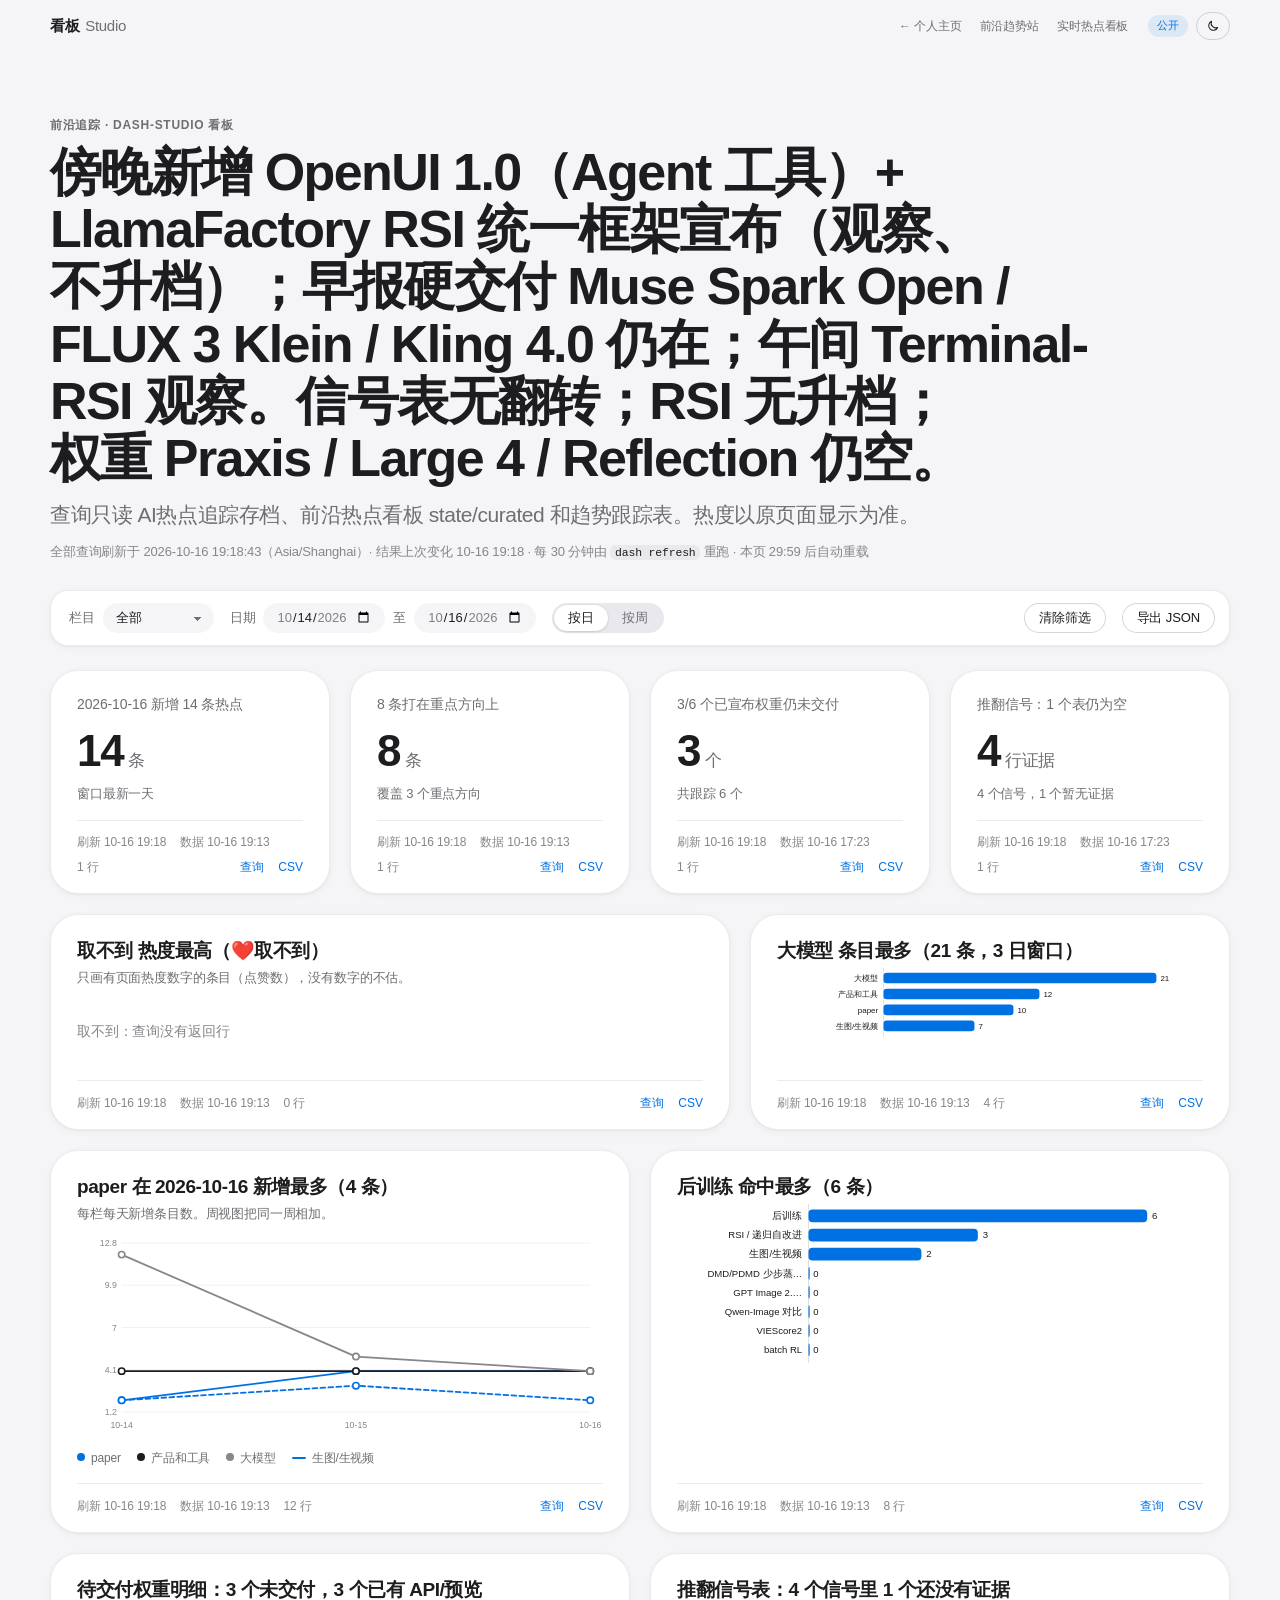
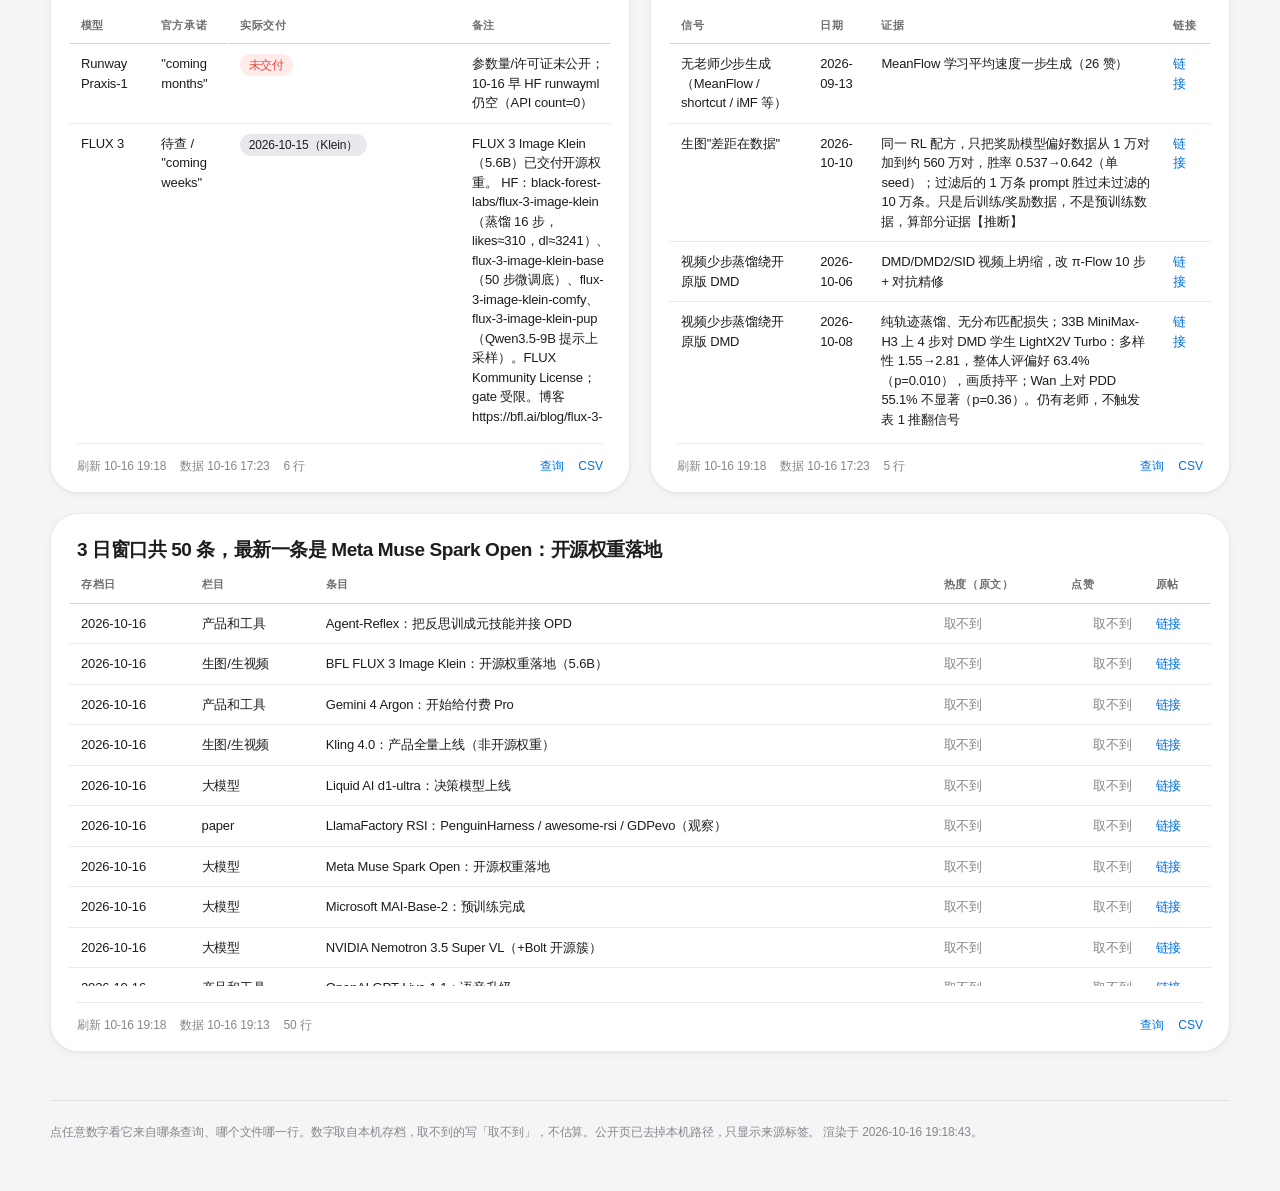
==== commit b07c98b9: "studio: sync frontier dashboard 2026-10-16 19:18 (Asia/Shanghai)" ====
--- a/studio/index.html
+++ b/studio/index.html
@@ -140,7 +140,7 @@
   <footer class="foot" id="foot"></footer>
 </main>
 <div id="pop" class="pop" role="dialog" aria-modal="false" hidden></div>
-<script id="dash-data" type="application/json">{"name": "frontier", "title": "前沿追踪 · dash-studio 看板", "conclusion": "傍晚新增 OpenUI 1.0（Agent 工具）+ LlamaFactory RSI 统一框架宣布（观察、不升档）；早报硬交付 Muse Spark Open / FLUX 3 Klein / Kling 4.0 仍在；午间 Terminal-RSI 观察。信号表无翻转；RSI 无升档；权重 Praxis / Large 4 / Reflection 仍空。", "subtitle": "查询只读 AI热点追踪存档、前沿热点看板 state/curated 和趋势跟踪表。热度以原页面显示为准。", "visibility": "public", "domain": "frontier", "refreshed_at": "2026-10-16 18:22:28", "last_changed_at": "2026-10-16 18:22:28", "rendered_at": "2026-10-16 18:22:29", "reload_min": 30, "interval_min": 30, "grain": {"column": "day", "default": "daily"}, "filters": [{"id": "section", "label": "栏目", "type": "select", "column": "section_name"}, {"id": "day", "label": "日期", "type": "daterange", "column": "day"}], "tiles": [{"id": "conclusion", "type": "text", "title": "前沿热点看板结论（state.json）", "subtitle": null, "text": "傍晚新增 OpenUI 1.0（Agent 工具）+ LlamaFactory RSI 统一框架宣布（观察、不升档）；早报硬交付 Muse Spark Open / FLUX 3 Klein / Kling 4.0 仍在；午间 Terminal-RSI 观察。信号表无翻转；RSI 无升档；权重 Praxis / Large 4 / Reflection 仍空。（看板 2026-10-16 18:12，存档 2026-10-16）", "sql": "SELECT conclusion, built_at, archive_date, _src, _line, _label FROM frontier_meta", "title_sql": null, "columns": ["conclusion", "built_at", "archive_date", "_line", "_label"], "rows": [["傍晚新增 OpenUI 1.0（Agent 工具）+ LlamaFactory RSI 统一框架宣布（观察、不升档）；早报硬交付 Muse Spark Open / FLUX 3 Klein / Kling 4.0 仍在；午间 Terminal-RSI 观察。信号表无翻转；RSI 无升档；权重 Praxis / Large 4 / Reflection 仍空。", "2026-10-16 18:12", "2026-10-16", "$.conclusion", "前沿热点看板 · state.json"]], "sources": [{"label": "前沿热点看板 · state.json"}], "refreshed_at": "2026-10-16 18:22:28", "changed_at": "2026-10-16 18:22:28", "data_time": "2026-10-16 18:12", "error": null, "last_ok": null, "opts": {"hidden": true}}, {"id": "kpi_today", "type": "kpi", "title": "2026-10-16 新增 14 条热点", "subtitle": null, "text": null, "sql": "SELECT CAST(day AS VARCHAR) AS day, count(*) AS n, string_agg(DISTINCT _src, '; ' ORDER BY _src) AS _src, min(_label) AS _label\nFROM frontier_items WHERE day = (SELECT max(day) FROM frontier_items) GROUP BY day", "title_sql": null, "columns": ["day", "n", "_label"], "rows": [["2026-10-16", 14, "前沿热点看板 · curated/2026-10-16.json"]], "sources": [{"label": "前沿热点看板 · curated/2026-10-14.json"}, {"label": "前沿热点看板 · curated/2026-10-15.json"}, {"label": "前沿热点看板 · curated/2026-10-16.json"}, {"label": "前沿热点看板 · state.json"}], "refreshed_at": "2026-10-16 18:22:28", "changed_at": "2026-10-16 17:39:30", "data_time": "2026-10-16 18:12", "error": null, "last_ok": null, "opts": {"value": "n", "fmt": "int", "sub": "窗口最新一天", "w": 3, "unit": "条"}}, {"id": "kpi_focus", "type": "kpi", "title": "8 条打在重点方向上", "subtitle": null, "text": null, "sql": "SELECT count(DISTINCT item_id) AS n, count(DISTINCT topic_id) FILTER (WHERE item_id IS NOT NULL) AS topics,\n       min(_src) AS _src, min(_label) AS _label FROM frontier_focus", "title_sql": null, "columns": ["n", "topics", "_label"], "rows": [[8, 3, "前沿热点看板 · state.json"]], "sources": [{"label": "前沿热点看板 · focus.json"}, {"label": "前沿热点看板 · state.json"}], "refreshed_at": "2026-10-16 18:22:28", "changed_at": "2026-10-16 17:39:30", "data_time": "2026-10-16 18:12", "error": null, "last_ok": null, "opts": {"value": "n", "fmt": "int", "sub": "覆盖 {topics} 个重点方向", "w": 3, "unit": "条"}}, {"id": "kpi_weights", "type": "kpi", "title": "3/6 个已宣布权重仍未交付", "subtitle": null, "text": null, "sql": "SELECT count(*) FILTER (WHERE NOT is_delivered) AS pending, count(*) AS total, min(_src) AS _src, min(_label) AS _label\nFROM frontier_weights", "title_sql": null, "columns": ["pending", "total", "_label"], "rows": [[3, 6, "AI热点追踪存档 · weights-tracker.md"]], "sources": [{"label": "AI热点追踪存档 · weights-tracker.md"}], "refreshed_at": "2026-10-16 18:22:28", "changed_at": "2026-10-16 09:55:36", "data_time": "2026-10-16 17:23", "error": null, "last_ok": null, "opts": {"value": "pending", "fmt": "int", "sub": "共跟踪 {total} 个", "w": 3, "unit": "个"}}, {"id": "kpi_signals", "type": "kpi", "title": "推翻信号：1 个表仍为空", "subtitle": null, "text": null, "sql": "SELECT count(*) FILTER (WHERE date IS NOT NULL) AS evidence, count(DISTINCT signal) FILTER (WHERE date IS NULL) AS empty,\n       count(DISTINCT signal) AS signals, min(_src) AS _src, min(_label) AS _label FROM frontier_signals", "title_sql": null, "columns": ["evidence", "empty", "signals", "_label"], "rows": [[4, 1, 4, "AI热点追踪存档 · signals-tracker.md"]], "sources": [{"label": "AI热点追踪存档 · signals-tracker.md"}], "refreshed_at": "2026-10-16 18:22:28", "changed_at": "2026-10-11 13:08:16", "data_time": "2026-10-16 17:23", "error": null, "last_ok": null, "opts": {"value": "evidence", "fmt": "int", "sub": "{signals} 个信号，{empty} 个暂无证据", "w": 3, "unit": "行证据"}}, {"id": "heat_top", "type": "bar", "title": "取不到 热度最高（❤️取不到）", "subtitle": "只画有页面热度数字的条目（点赞数），没有数字的不估。", "text": null, "sql": "SELECT title, section_name, CAST(day AS VARCHAR) AS day, heat_value, heat_text, url, _src, _line, _label\nFROM frontier_items WHERE heat_value IS NOT NULL ORDER BY heat_value DESC, title LIMIT 12", "title_sql": null, "columns": ["title", "section_name", "day", "heat_value", "heat_text", "url", "_line", "_label"], "rows": [], "sources": [{"label": "前沿热点看板 · curated/2026-10-14.json"}, {"label": "前沿热点看板 · curated/2026-10-15.json"}, {"label": "前沿热点看板 · curated/2026-10-16.json"}, {"label": "前沿热点看板 · state.json"}], "refreshed_at": "2026-10-16 18:22:28", "changed_at": "2026-10-15 09:38:36", "data_time": "2026-10-16 18:12", "error": null, "last_ok": null, "opts": {"label": "title", "value": "heat_value", "fmt": "int", "filters": ["section", "day"], "w": 7}}, {"id": "section_mix", "type": "bar", "title": "大模型 条目最多（21 条，3 日窗口）", "subtitle": null, "text": null, "sql": "SELECT section_name, count(*) AS n, string_agg(DISTINCT _src, '; ' ORDER BY _src) AS _src, string_agg(DISTINCT _label, '; ' ORDER BY _label) AS _label\nFROM frontier_items GROUP BY section_name ORDER BY n DESC, section_name", "title_sql": null, "columns": ["section_name", "n", "_label"], "rows": [["大模型", 21, "前沿热点看板 · curated/2026-10-14.json; 前沿热点看板 · curated/2026-10-15.json; 前沿热点看板 · curated/2026-10-16.json"], ["产品和工具", 12, "前沿热点看板 · curated/2026-10-14.json; 前沿热点看板 · curated/2026-10-15.json; 前沿热点看板 · curated/2026-10-16.json"], ["paper", 10, "前沿热点看板 · curated/2026-10-14.json; 前沿热点看板 · curated/2026-10-15.json; 前沿热点看板 · curated/2026-10-16.json"], ["生图/生视频", 7, "前沿热点看板 · curated/2026-10-14.json; 前沿热点看板 · curated/2026-10-15.json; 前沿热点看板 · curated/2026-10-16.json"]], "sources": [{"label": "前沿热点看板 · curated/2026-10-14.json"}, {"label": "前沿热点看板 · curated/2026-10-15.json"}, {"label": "前沿热点看板 · curated/2026-10-16.json"}, {"label": "前沿热点看板 · state.json"}], "refreshed_at": "2026-10-16 18:22:28", "changed_at": "2026-10-16 17:39:30", "data_time": "2026-10-16 18:12", "error": null, "last_ok": null, "opts": {"label": "section_name", "value": "n", "fmt": "int", "w": 5}}, {"id": "daily_line", "type": "line", "title": "paper 在 2026-10-16 新增最多（4 条）", "subtitle": "每栏每天新增条目数。周视图把同一周相加。", "text": null, "sql": "SELECT CAST(day AS VARCHAR) AS day, section_name, count(*) AS n, string_agg(DISTINCT _src, '; ' ORDER BY _src) AS _src, min(_label) AS _label\nFROM frontier_items GROUP BY ALL ORDER BY day, section_name", "title_sql": "SELECT section_name, CAST(day AS VARCHAR) AS day, count(*) AS n FROM frontier_items\nWHERE day = (SELECT max(day) FROM frontier_items) GROUP BY ALL ORDER BY n DESC, section_name LIMIT 1", "columns": ["day", "section_name", "n", "_label"], "rows": [["2026-10-14", "paper", 2, "前沿热点看板 · curated/2026-10-14.json"], ["2026-10-14", "产品和工具", 4, "前沿热点看板 · curated/2026-10-14.json"], ["2026-10-14", "大模型", 12, "前沿热点看板 · curated/2026-10-14.json"], ["2026-10-14", "生图/生视频", 2, "前沿热点看板 · curated/2026-10-14.json"], ["2026-10-15", "paper", 4, "前沿热点看板 · curated/2026-10-15.json"], ["2026-10-15", "产品和工具", 4, "前沿热点看板 · curated/2026-10-15.json"], ["2026-10-15", "大模型", 5, "前沿热点看板 · curated/2026-10-15.json"], ["2026-10-15", "生图/生视频", 3, "前沿热点看板 · curated/2026-10-15.json"], ["2026-10-16", "paper", 4, "前沿热点看板 · curated/2026-10-16.json"], ["2026-10-16", "产品和工具", 4, "前沿热点看板 · curated/2026-10-16.json"], ["2026-10-16", "大模型", 4, "前沿热点看板 · curated/2026-10-16.json"], ["2026-10-16", "生图/生视频", 2, "前沿热点看板 · curated/2026-10-16.json"]], "sources": [{"label": "前沿热点看板 · curated/2026-10-14.json"}, {"label": "前沿热点看板 · curated/2026-10-15.json"}, {"label": "前沿热点看板 · curated/2026-10-16.json"}, {"label": "前沿热点看板 · state.json"}], "refreshed_at": "2026-10-16 18:22:28", "changed_at": "2026-10-16 17:39:30", "data_time": "2026-10-16 18:12", "error": null, "last_ok": null, "opts": {"x": "day", "y": "n", "series": "section_name", "fmt": "int", "agg": "sum", "grain": true, "filters": ["section", "day"], "w": 6}}, {"id": "focus_bar", "type": "bar", "title": "后训练 命中最多（6 条）", "subtitle": null, "text": null, "sql": "SELECT topic, count(item_id) AS n, string_agg(item_id, ', ' ORDER BY item_id) AS items, min(_src) AS _src, min(_label) AS _label\nFROM frontier_focus GROUP BY topic ORDER BY n DESC, topic", "title_sql": null, "columns": ["topic", "n", "items", "_label"], "rows": [["后训练", 6, "agent-reflex, llamafactory-rsi, mai-base-2, pr-opd, rsi-nav, terminal-rsi", "前沿热点看板 · state.json"], ["RSI / 递归自改进", 3, "llamafactory-rsi, rsi-nav, terminal-rsi", "前沿热点看板 · state.json"], ["生图/生视频", 2, "flux-3-image-klein, kling-4-0-ga", "前沿热点看板 · state.json"], ["DMD/PDMD 少步蒸馏（扩散蒸馏）", 0, null, "前沿热点看板 · state.json"], ["GPT Image 2.5 拆解", 0, null, "前沿热点看板 · state.json"], ["Qwen-Image 对比", 0, null, "前沿热点看板 · state.json"], ["VIEScore2", 0, null, "前沿热点看板 · state.json"], ["batch RL", 0, null, "前沿热点看板 · state.json"]], "sources": [{"label": "前沿热点看板 · focus.json"}, {"label": "前沿热点看板 · state.json"}], "refreshed_at": "2026-10-16 18:22:28", "changed_at": "2026-10-16 17:39:30", "data_time": "2026-10-16 18:12", "error": null, "last_ok": null, "opts": {"label": "topic", "value": "n", "fmt": "int", "w": 6}}, {"id": "weights", "type": "table", "title": "待交付权重明细：3 个未交付，3 个已有 API/预览", "subtitle": null, "text": null, "sql": "SELECT model, announced, promised, delivered, note, _src, _line, _label FROM frontier_weights", "title_sql": "SELECT count(*) FILTER (WHERE NOT is_delivered) AS pending,\n       count(*) FILTER (WHERE announced ILIKE '%preview%' OR announced LIKE '%API%' OR note LIKE '%API%' OR note ILIKE '%preview%') AS preview\nFROM frontier_weights", "columns": ["model", "announced", "promised", "delivered", "note", "_line", "_label"], "rows": [["Runway Praxis-1", "10-01 宣布 open-weights，仅 3 家合作方", "\"coming months\"", "未交付", "参数量/许可证未公开；10-16 早 HF runwayml 仍空（API count=0）", "7", "AI热点追踪存档 · weights-tracker.md"], ["FLUX 3", "宣布开源权重", "待查 / \"coming weeks\"", "2026-10-15（Klein）", "FLUX 3 Image Klein（5.6B）已交付开源权重。 HF：black-forest-labs/flux-3-image-klein（蒸馏 16 步，likes≈310，dl≈3241）、flux-3-image-klein-base（50 步微调底）、flux-3-image-klein-comfy、flux-3-image-klein-pup（Qwen3.5-9B 提示上采样）。FLUX Kommunity License；gate 受限。博客 https://bfl.ai/blog/flux-3-image-klein ；推理码 https://github.com/black-forest-labs/flux-3-image-klein 。完整非-Klein FLUX 3 Image 仍非本批开源对象（博客称 Klein 是 FLUX 3 家族第二件开源，继 Action）。Action 仍在（flux-3-action-*）。", "8", "AI热点追踪存档 · weights-tracker.md"], ["可灵 Kling 4.0", "产品本身（非开源模型）", "10-07 官方\"即将上线\" / launching soon", "2026-10-15（产品全量）", "产品全量上线。 官方 release history 2026-10-15 Major；首页 All-New Kling 4.0；MCP/CLI 可用。用户指南列 3–30s、4K、最多 10 keyframe / 15 参考。企业/开发者 API 与 10-bit HDR 仍 coming soon（非权重交付）。", "9", "AI热点追踪存档 · weights-tracker.md"], ["Mistral Large 4", "官方说月底", "10/27–10/31（各家报道）", "未交付", "10-16 早 HF mistralai 最新为 Timestral-28M/123M/209M（10-15 改）；无 Large 4", "10", "AI热点追踪存档 · weights-tracker.md"], ["Reflection Beam", "官方说本月晚些时候，Apache 2.0，附技术报告", "10 月下旬", "未交付", "10-16 早 ReflectionAI / reflectionai / Reflection-AI 等 org/user 仍空（models=[]）", "11", "AI热点追踪存档 · weights-tracker.md"], ["StepFun Step 5 Preview", "宣布 open weights；OpenRouter Preview 已上线（10-08 起一周免费）", "Oct 15", "2026-10-15（约 09:26–09:31 CST）", "已交付（不重宣为隔夜新件）。 HF：stepfun-ai/Step-5-Preview（likes≈79，dl≈144）、Step-5-Preview-BF16（51/126）、Step-5-Preview-NVFP4（12/17）。lastModified 仍 10-15T01:26–01:31Z；无新变体。", "12", "AI热点追踪存档 · weights-tracker.md"]], "sources": [{"label": "AI热点追踪存档 · weights-tracker.md"}], "refreshed_at": "2026-10-16 18:22:28", "changed_at": "2026-10-16 17:39:30", "data_time": "2026-10-16 17:23", "error": null, "last_ok": null, "opts": {"columns": [{"col": "model", "label": "模型"}, {"col": "promised", "label": "官方承诺"}, {"col": "delivered", "label": "实际交付", "chip": true}, {"col": "note", "label": "备注"}], "w": 6}}, {"id": "signals", "type": "table", "title": "推翻信号表：4 个信号里 1 个还没有证据", "subtitle": null, "text": null, "sql": "SELECT signal, date, source, content, url, _src, _line, _label FROM frontier_signals", "title_sql": "SELECT count(DISTINCT signal) AS n, count(DISTINCT signal) FILTER (WHERE date IS NULL) AS empty FROM frontier_signals", "columns": ["signal", "date", "source", "content", "url", "_line", "_label"], "rows": [["无老师少步生成（MeanFlow / shortcut / iMF 等）", "2026-09-13", "XHS 收藏 #62", "MeanFlow 学习平均速度一步生成（26 赞）", "https://www.xiaohongshu.com/explore/6aa6b74f000000002502fef7", "10", "AI热点追踪存档 · signals-tracker.md"], ["生图\"差距在数据\"", "2026-10-10", "Arena T2I 奖励论文（HF Daily 10-09）", "同一 RL 配方，只把奖励模型偏好数据从 1 万对加到约 560 万对，胜率 0.537→0.642（单 seed）；过滤后的 1 万条 prompt 胜过未过滤的 10 万条。只是后训练/奖励数据，不是预训练数据，算部分证据【推断】", "https://arxiv.org/abs/2610.02967", "18", "AI热点追踪存档 · signals-tracker.md"], ["视频少步蒸馏绕开原版 DMD", "2026-10-06", "Kandinsky 6.0 报告", "DMD/DMD2/SID 视频上坍缩，改 π-Flow 10 步 + 对抗精修", "https://arxiv.org/abs/2610.05608", "30", "AI热点追踪存档 · signals-tracker.md"], ["视频少步蒸馏绕开原版 DMD", "2026-10-08", "PTD（NVIDIA+EPFL）", "纯轨迹蒸馏、无分布匹配损失；33B MiniMax-H3 上 4 步对 DMD 学生 LightX2V Turbo：多样性 1.55→2.81，整体人评偏好 63.4%（p=0.010），画质持平；Wan 上对 PDD 55.1% 不显著（p=0.36）。仍有老师，不触发表 1 推翻信号", "https://arxiv.org/abs/2610.11498", "31", "AI热点追踪存档 · signals-tracker.md"], ["世界模型里做 RL 训权重（2026-10-11 新增，前沿趋势分析定义）", null, null, null, null, "53", "AI热点追踪存档 · signals-tracker.md"]], "sources": [{"label": "AI热点追踪存档 · signals-tracker.md"}], "refreshed_at": "2026-10-16 18:22:28", "changed_at": "2026-10-12 12:21:42", "data_time": "2026-10-16 17:23", "error": null, "last_ok": null, "opts": {"columns": [{"col": "signal", "label": "信号"}, {"col": "date", "label": "日期"}, {"col": "content", "label": "证据"}, {"col": "url", "label": "链接", "link": true}], "w": 6}}, {"id": "items", "type": "table", "title": "3 日窗口共 50 条，最新一条是 Meta Muse Spark Open：开源权重落地", "subtitle": null, "text": null, "sql": "SELECT CAST(day AS VARCHAR) AS day, section_name, title, summary, posted, heat_text, heat_value, url, focus, _src, _line, _label\nFROM frontier_items ORDER BY day DESC, heat_value DESC NULLS LAST, title", "title_sql": "SELECT (SELECT count(*) FROM frontier_items) AS n, title FROM frontier_items ORDER BY posted DESC NULLS LAST LIMIT 1", "columns": ["day", "section_name", "title", "summary", "posted", "heat_text", "heat_value", "url", "focus", "_line", "_label"], "rows": [["2026-10-16", "产品和工具", "Agent-Reflex：把反思训成元技能并接 OPD", "RSD→ReSFT→ORPO；称 8B 在 τ²-Bench 等与 AgentNoiseBench 上超对照。代码/模型/数据称已开源，正文无仓库地址。Agent 工具进产品和工具栏，不进训练配方时间线。", "2026-10-16", null, null, "https://www.xiaohongshu.com/explore/6ad176eb000000000a023985", "post-training", "$.extras[9]", "前沿热点看板 · curated/2026-10-16.json"], ["2026-10-16", "生图/生视频", "BFL FLUX 3 Image Klein：开源权重落地（5.6B）", "单消费级 GPU、原生 4K、bbox 编辑。与已报 FLUX 3 Video 定价分开。HF black-forest-labs/flux-3-image-klein。权重跟踪：Klein 记交付；完整非-Klein FLUX 3 Image 仍非本批。六件套其余仍空。", "2026-10-16", null, null, "https://bfl.ai/blog/flux-3-image-klein", "image-video-gen", "$.extras[6]", "前沿热点看板 · curated/2026-10-16.json"], ["2026-10-16", "产品和工具", "Gemini 4 Argon：开始给付费 Pro", "小红书称 Antigravity 向付费 Google AI Pro 放 Argon 配额【笔记转述】。续热，非首发；不改训练类主线。", "2026-10-16", null, null, "https://www.xiaohongshu.com/explore/6ad181eb000000001b023dac", null, "$.extras[5]", "前沿热点看板 · curated/2026-10-16.json"], ["2026-10-16", "生图/生视频", "Kling 4.0：产品全量上线（非开源权重）", "新 UI + MCP/CLI；官方 release history 标 2026-10-15 Major。HDR 4K/API 将至。产品全量，非 OSS 权重。", "2026-10-16", null, null, "https://x.com/Kling_ai/status/2110747537187709424", "image-video-gen", "$.extras[7]", "前沿热点看板 · curated/2026-10-16.json"], ["2026-10-16", "大模型", "Liquid AI d1-ultra：决策模型上线", "Artificial Analysis Decision Index #1（65）【官方自报】；多模态、44 语；同日 OpenRouter/Vercel。决策模型产品事件，不进训练方法主线。", "2026-10-16", null, null, "https://x.com/liquidai/status/2110777964489285875", null, "$.extras[1]", "前沿热点看板 · curated/2026-10-16.json"], ["2026-10-16", "paper", "LlamaFactory RSI：PenguinHarness / awesome-rsi / GDPevo（观察）", "@code_hiyouga 称 GitHub 过 70k★ 后做「LlamaFactory of recursive self-improvement」。三件：主仓 PenguinHarness（Prism-Shadow/penguin-harness，★2669；README：model 固定、演进 harness，OPRO/APE/ACE/AWM + snapshot）、awesome-rsi（★740）、企业评测 GDPevo（★85）。无 WM 内 RL 留存训权重 → 挂 RSI/harness 观察、不进信号表 4、不升档（趋势分析已定性）。", "2026-10-16", null, null, "https://github.com/Prism-Shadow/penguin-harness", "post-training,rsi", "$.extras[13]", "前沿热点看板 · curated/2026-10-16.json"], ["2026-10-16", "大模型", "Meta Muse Spark Open：开源权重落地", "总参约 816B、激活约 42B、上下文 1M；定位 coding+agentic。属开源权重/agent 栈事件，不进训练方法主线。", "2026-10-16", null, null, "https://x.com/AIatMeta/status/2110779754274292212", null, "$.extras[0]", "前沿热点看板 · curated/2026-10-16.json"], ["2026-10-16", "大模型", "Microsoft MAI-Base-2：预训练完成", "报道 MoE 约 80B active / 2.8T total、16K GB200、约 38 天、约 50T tokens；后训练进行中；Foundry 合作伙伴 —— 非公开 open-weight【新闻】。预训练完 ≠ HF 交付。", "2026-10-16", null, null, "https://x.com/i/trending/2110798757025702396", "post-training", "$.extras[3]", "前沿热点看板 · curated/2026-10-16.json"], ["2026-10-16", "大模型", "NVIDIA Nemotron 3.5 Super VL（+Bolt 开源簇）", "视觉+推理+工具，面向 agent。新闻簇称约 120B/12B 激活【新闻摘要】。开源权重/agent 栈，不进训练方法主线。", "2026-10-16", null, null, "https://x.com/nvidia/status/2110750157272719562", null, "$.extras[2]", "前沿热点看板 · curated/2026-10-16.json"], ["2026-10-16", "产品和工具", "OpenAI GPT-Live-1.1：语音升级", "多语口音、减少 “checking…”；FR/DE/HI/MX-ES/KO/JA。ChatGPT/Codex 可用，API 将至。产品事件，不进主线。", "2026-10-16", null, null, "https://x.com/OpenAI/status/2110797830361436604", null, "$.extras[4]", "前沿热点看板 · curated/2026-10-16.json"], ["2026-10-16", "产品和工具", "OpenUI 1.0：Agent 交互界面框架", "开源协议/运行时：agent 用 schema + OpenUI Lang 组合地图、表单、图表、按钮；支持 React/Vue/Svelte/Angular。仓库 thesysdev/openui（★约 11203）+ openui.com。午间 Agent 栏空、傍晚放大。Agent 工具进产品和工具栏，不碰训练配方。", "2026-10-16", null, null, "https://github.com/thesysdev/openui", null, "$.extras[12]", "前沿热点看板 · curated/2026-10-16.json"], ["2026-10-16", "paper", "PR-OPD：事后技能对齐隐藏状态", "先 GRPO，再写事后技能；教师视图停梯度、学生对齐各层隐状态。WebShop 成功率笔记称 42.2%→56.2%【笔记转述】。挂主线 1–2 OPD 观察，不升档。", "2026-10-16", null, null, "https://arxiv.org/abs/2609.36642", "post-training", "$.extras[8]", "前沿热点看板 · curated/2026-10-16.json"], ["2026-10-16", "paper", "RSI-Nav：观察，不进信号表 4", "Qwen3.5-9B 统一 VL2A/VA2L；自产指令→自执行→筛样本→更新。R2R-CE 成功率笔记称 68.6%（+15.7pp）【笔记转述】。数据中心闭环，非 WM 内 RL。挂观察、不升档。基线仍 RSI-Anything / RIWANav；ClawLoop 不进表。", "2026-10-16", null, null, "https://arxiv.org/abs/2610.15782", "post-training,rsi", "$.extras[10]", "前沿热点看板 · curated/2026-10-16.json"], ["2026-10-16", "paper", "Terminal-RSI：终端 agent 递归改写 + 策略精炼（观察）", "交替 RSR（自改写）与 RPR（策略精炼），RPR 更新策略权重；Qwen3.8-27B 底座。作者称四套终端基准宏均 50.58%（较底座 +29.90pp）；TB2.1 86.52% / Hard 79%【作者自报】。环境是终端沙箱+保护校验器，不是 learned WM 内 RL → 挂 RSI/harness 观察、不进信号表 4、不升档（趋势分析已定性）。", "2026-10-16", null, null, "https://arxiv.org/abs/2610.22192", "post-training,rsi", "$.extras[11]", "前沿热点看板 · curated/2026-10-16.json"], ["2026-10-15", "paper", "ActionOPD：动作级 OPD（黑盒教师）", "在学生状态上对齐教师语义动作，不需教师 token 概率或同 tokenizer。Qwen3-4B/8B 四 OOD 基准均分相对 Base +3.3–6.9 个百分点【作者自报】。挂主线 1–2 OPD 观察，不升档。", "2026-10-15", null, null, "https://arxiv.org/abs/2610.19820", null, "$.extras[15]", "前沿热点看板 · curated/2026-10-15.json"], ["2026-10-15", "产品和工具", "BFL：FLUX 3 Video 提速约 2×、原生 2K/4K 成本约降 50%", "服务侧优化。当时不是 FLUX 3 Image 权重交付；Image Klein 已于次日早报记开源（见 10-16 卡）。", "2026-10-15", null, null, "https://x.com/bfl_ai/status/2110386847528681774", null, "$.extras[8]", "前沿热点看板 · curated/2026-10-15.json"], ["2026-10-15", "生图/生视频", "Data-Space Iteration：少步丢掉 flow 固定离散", "改成 data-space iteration；训练仍要 online rollout，DMD 训练不变；只做了 ImageNet。表 1/3 不翻转。", "2026-10-15", null, null, "https://arxiv.org/abs/2610.12102", null, "$.extras[5]", "前沿热点看板 · curated/2026-10-15.json"], ["2026-10-15", "生图/生视频", "FlashVSR+：RY-DMD 把不可微奖励塞进单步 DMD", "奖励只打分不反传。视频超分 OCR 与单步 SDXL OCR 有笔记数字。不升档。", "2026-10-15", null, null, "https://www.xiaohongshu.com/explore/6acf4782000000000a024221", null, "$.extras[7]", "前沿热点看板 · curated/2026-10-15.json"], ["2026-10-15", "paper", "Glance Forcing：单条 PF-ODE 视频少步", "Slow/Fast LoRA；单条 PF-ODE 时 VBench 84.04→84.22 超 Causal Forcing【作者自报】。PF-ODE 主要拉直少步几何，分布质量仍靠后续 DMD【证实，摘要】；不是绕开 DMD。挂表 3 / 主线 5 旁证，不升档。", "2026-10-15", null, null, "https://arxiv.org/abs/2610.20220", null, "$.extras[13]", "前沿热点看板 · curated/2026-10-15.json"], ["2026-10-15", "产品和工具", "JEV-35B：单次前向结构化决策头", "基于 Qwen3.5-35B-A3B 的开源决策头（Apache-2.0）；约 35B 总参 / 3B 激活。定位与托管 Jev 同族：单次前向结构化决策，不做逐 token 生成。自报 Decision Index 0.3=59.73【未进官方榜】。属开源决策头，非统一理解+生成，不进训练方法主线。", "2026-10-15", null, null, "https://huggingface.co/autotrust/JEV-35B", null, "$.extras[9]", "前沿热点看板 · curated/2026-10-15.json"], ["2026-10-15", "产品和工具", "Jev 1.14 预览：实验性图像 / box / 长上下文", "TypeSafe 托管 Jev 上 jev-preview（约一周后切 jev-latest）。多语微调；图像、box 框、长上下文需 danger-zone 头。独立评测口径：MMLU-Redux 95.0 / ARC-C 97.6 表内最高；MathQA 相对 frontier 中位约 −17.7。产品用法：路由/审核/置信度门控；不当推理机。不进信号表 1–4。", "2026-10-15", null, null, "https://typesafe.ai/blog/jev-1-14", null, "$.extras[11]", "前沿热点看板 · curated/2026-10-15.json"], ["2026-10-15", "产品和工具", "JevAny：任意骨干 → typed 决策头 / LoRA", "把任意骨干训成 typed 决策头。与 JEV-35B 同属开源仿制/迁移路线。研究侧可当决策头数据源候选【推断】；日常降为简讯，不进训练方法主线。", "2026-10-15", null, null, "https://jevland.mnimiy.com/projects/jevany/", null, "$.extras[12]", "前沿热点看板 · curated/2026-10-15.json"], ["2026-10-15", "大模型", "Ling-3.1-flash：蚂蚁开源权重落地", "HF inclusionAI/Ling-3.1-flash，MIT。总参约 560B、激活约 25B、上下文 1M。主打 agent/原型；属开源权重/agent 栈事件，不进训练方法主线。", "2026-10-15", null, null, "https://huggingface.co/inclusionAI/Ling-3.1-flash", null, "$.extras[0]", "前沿热点看板 · curated/2026-10-15.json"], ["2026-10-15", "大模型", "OPSA：旧稿新解读——OPD 真的在蒸馏吗？", "称教师信号噪声大，学生主要压低坏 token。2608 旧稿今日推热，不升档。", "2026-10-15", null, null, "https://arxiv.org/abs/2608.31046", null, "$.extras[3]", "前沿热点看板 · curated/2026-10-15.json"], ["2026-10-15", "生图/生视频", "PVD：两个半网，算力仍约等于教师一步", "结构/细节两段各半骨干。ImageNet 256 一步等价预算数字未对原文。不升档。", "2026-10-15", null, null, "https://www.xiaohongshu.com/explore/6acf6d1000000000140330f7", null, "$.extras[6]", "前沿热点看板 · curated/2026-10-15.json"], ["2026-10-15", "大模型", "RLVR Rank-1：权重更新主方向外推", "称每步更新主沿 SVD 一主方向，短训后线性外推约 500 步。训练动态，无闭环留存证据，不升档。无 arXiv 号。", "2026-10-15", null, null, "https://www.xiaohongshu.com/explore/6acfc4d80000000018016da8", null, "$.extras[4]", "前沿热点看板 · curated/2026-10-15.json"], ["2026-10-15", "paper", "RSI 午间：AdaRSI / SwarmRSI / VideoHarness-SRSI 挂观察，不进信号表 4", "AdaRSI 先改 harness 再按需微调 VLA（RoboCasa 仿真，非 learned WM 内 RL）。SwarmRSI 是科研 swarm 状态演化。VideoHarness-SRSI 冻 VLM。三者均 harness/RSI 观察。基线仍 RSI-Anything / RIWANav；ClawLoop 不进表。", "2026-10-15", null, null, "https://arxiv.org/abs/2610.20474", null, "$.extras[10]", "前沿热点看板 · curated/2026-10-15.json"], ["2026-10-15", "paper", "Reality Check：11 种 Agentic RL 自蒸馏无一稳超 GRPO", "统一复现自蒸馏 vs GRPO；无一方法全场景稳超 GRPO【证实】。10-16 续热：笔记称仅 PCSD / AgentOPSD 均值超 GRPO（+4.58 / +1.66）；按时长重算后 AgentOPSD ALFWorld 68.10%→37.63%【笔记转述】。挂 Agent RL 自蒸馏适用条件观察。不进主线、不升档。", "2026-10-15", null, null, "https://arxiv.org/abs/2610.19789", null, "$.extras[14]", "前沿热点看板 · curated/2026-10-15.json"], ["2026-10-15", "大模型", "Step 5 Preview：官方开源权重落地", "HF stepfun-ai/Step-5-Preview（及 BF16、NVFP4）。约 600B 总参 / 27B 激活 MoE；StepFun Model License 1.0。属产品/权重事件，不进信号表 1–4。其余五件套仍空。", "2026-10-15", null, null, "https://huggingface.co/stepfun-ai/Step-5-Preview", null, "$.extras[1]", "前沿热点看板 · curated/2026-10-15.json"], ["2026-10-15", "大模型", "策略差蒸馏：有用的可能是相对参照的对数概率差", "常规 OPD 成特例。任务训练差可迁，纯规模差弱甚至无收益。与 Semi-OPD 并列不并篇，不升档。", "2026-10-15", null, null, "https://arxiv.org/abs/2610.13205", null, "$.extras[2]", "前沿热点看板 · curated/2026-10-15.json"], ["2026-10-14", "产品和工具", "AgentSWE：coding agent 造 agent 评测", "BAAI：25 题 Creation/Editing/Optimization。最强 Creation 约 19.1/100、Editing 约 31.6/100【第三方摘要】。评测不是训练报告；记 Agent 工具栏，不进信号 4。", "2026-10-14", null, null, "https://arxiv.org/abs/2610.13361", null, "$.extras[13]", "前沿热点看板 · curated/2026-10-14.json"], ["2026-10-14", "产品和工具", "Anthropic 自研源控：为人设计的基建成 agent 瓶颈", "日合并约 2500→30000。博客级工程叙事，非模型发布。属 Agent 工具，不进训练配方时间线。", "2026-10-14", null, null, "https://x.com/AnthropicAI/status/2110047081414987957", null, "$.extras[8]", "前沿热点看板 · curated/2026-10-14.json"], ["2026-10-14", "大模型", "BranchOPD：不确定决策点分支采样", "相对 Vanilla OPD：数学 avg@16 +18.55pp；ALFWorld ID/OOD 均值 +13.8。只改采哪些额外轨迹，不是换老师。挂主线 1–2 观察、不进正表（与 Semi-OPD「何时离线」同属适用条件）【推断】。", "2026-10-14", null, null, "https://arxiv.org/abs/2610.13481", null, "$.extras[11]", "前沿热点看板 · curated/2026-10-14.json"], ["2026-10-14", "大模型", "ClawLoop：harness 内 SFT/GRPO 多轮自进化", "美团+北大：无外部老师。任务合成→SFT/GRPO 更新权重→诊断反馈进下一轮。Qwen3.6-27B SkillsBench Avg@5 46.3→57.2；Claw-Eval-Live 69.3→76.9（作者自报）。不进信号表 4、RSI 不升档：是 harness 沙箱自进化，不是 WM 内 RL；挂 RSI/harness 权重环观察，与 RSI-Anything 同族旁证。", "2026-10-14", null, null, "https://arxiv.org/abs/2610.14118", null, "$.extras[15]", "前沿热点看板 · curated/2026-10-14.json"], ["2026-10-14", "大模型", "EmbodiedCLBench：具身持续学习评测", "同 DeepRSI 口径：是评测，不触发 RSI 升级。", "2026-10-14", null, null, "https://arxiv.org/abs/2610.13021", null, "$.extras[3]", "前沿热点看板 · curated/2026-10-14.json"], ["2026-10-14", "大模型", "Gemini 4 Argon：Google/DeepMind 官宣全球可用", "昨夜仅为泄露传闻【未证实】，现已坐实。官方 demo：视频教 Apollo 连投 7 次 cornhole；助 Chrome 拆约 600 万行 legacy 消一类崩溃。产品事件，不进主线。", "2026-10-14", null, null, "https://x.com/Google/status/2110041297360699856", null, "$.extras[0]", "前沿热点看板 · curated/2026-10-14.json"], ["2026-10-14", "大模型", "Harness²：开放世界递归 harnessing（冻权重）", "Google Cloud AI Research：冻底座。WorkBuddy 上 GLM-5 相对 base harness 单步最高约 +11.5 分（作者自报）。明确冻权重 → harness 观察；不满足训权重升级条件 → RSI 不升档。", "2026-10-14", null, null, "https://arxiv.org/abs/2610.14224", null, "$.extras[16]", "前沿热点看板 · curated/2026-10-14.json"], ["2026-10-14", "大模型", "Liquid LFM2.5-24B-A2B：开源权重交付", "24B 总参 / 2B 激活、131K 上下文。新闻称偏本地 agent【第三方】。不在原跟踪六件套内。", "2026-10-14", null, null, "https://x.com/liquidai/status/2110055807194931348", null, "$.extras[1]", "前沿热点看板 · curated/2026-10-14.json"], ["2026-10-14", "大模型", "MM-OPD：绘图代码当特权教师", "学生只看图，教师看代码/描述。Qwen3.5-9B ChartQA 85.4→93.7；同数据 SFT 平均掉 3+ 点【笔记转述】。挂主线 1–2 观察，不升档。", "2026-10-14", null, null, "https://arxiv.org/abs/2609.32690", null, "$.extras[2]", "前沿热点看板 · curated/2026-10-14.json"], ["2026-10-14", "大模型", "OPD 负结果：失败题上五种机制不涨反跌", "TUM 等：只在学生当前失败题上训 OPD，五种机制都不涨反跌（作者自报，仅 AIME24 30 题）。只作主线 1–2 方向性反证，不引幅度。「先 SFT 再 OPD」顺序仍是开放冲突。与 BranchOPD 并列挂适用条件观察【推断】。", "2026-10-14", null, null, "https://arxiv.org/abs/2610.18011", null, "$.extras[17]", "前沿热点看板 · curated/2026-10-14.json"], ["2026-10-14", "产品和工具", "OneSearch-VL：统一多模态深度研究 agent", "开放 110K SFT 轨迹 + 10K RL 任务。相对带工具 Qwen3-VL-8B，两新基准高 20.2 / 17.6 百分点【官方自报】。属 Agent 工具，不进训练配方时间线。", "2026-10-14", null, null, "https://arxiv.org/abs/2610.12419", null, "$.extras[10]", "前沿热点看板 · curated/2026-10-14.json"], ["2026-10-14", "大模型", "PluginRSI：插件式递归改进（旧稿旁证）", "9-26 旧稿补漏。harness 旁证，非隔夜新文，不升档。", "2026-10-14", null, null, "https://arxiv.org/abs/2609.32423", null, "$.extras[4]", "前沿热点看板 · curated/2026-10-14.json"], ["2026-10-14", "大模型", "RC-OPD：根因引导的 on-policy 蒸馏", "人大高瓴+北大：定位最早实质错误→局部修复→反事实续写筛选监督。相对 OPSD：Qwen3-1.7B Mean Avg@4 +9.66；4B +5.78；8B +5.70（作者表）。约 10-03 旧稿今日推热；挂主线 1–2 适用条件观察，不进正表。", "2026-10-14", null, null, "https://arxiv.org/abs/2610.03515", null, "$.extras[18]", "前沿热点看板 · curated/2026-10-14.json"], ["2026-10-14", "大模型", "ReHarness：向后修订 harness 文字状态", "MIT+Meta：只改文字 harness、不训权重。三基准×三骨干平均归一化增益 0.240【官方自报】。harness rewrite 旁证；不满足「可验证世界里训权重且留存」→ RSI / 信号 4 不升档。", "2026-10-14", null, null, "https://arxiv.org/abs/2610.12668", null, "$.extras[12]", "前沿热点看板 · curated/2026-10-14.json"], ["2026-10-14", "生图/生视频", "ReSFlow：一步离散流", "表 1 观察候选。不擅自升档。", "2026-10-14", null, null, "https://arxiv.org/abs/2610.13225", null, "$.extras[5]", "前沿热点看板 · curated/2026-10-14.json"], ["2026-10-14", "产品和工具", "Runway × Replit：生图/视频资产进项目", "web design 协作演示。产品事件，不推主线。", "2026-10-14", null, null, "https://x.com/runwayml/status/2110061567383577037", null, "$.extras[9]", "前沿热点看板 · curated/2026-10-14.json"], ["2026-10-14", "paper", "R²-WAM：WAM 需要何种视觉表征", "挂主线 3 观察区。不进信号表 4。", "2026-10-14", null, null, "https://arxiv.org/abs/2610.13024", null, "$.extras[6]", "前沿热点看板 · curated/2026-10-14.json"], ["2026-10-14", "生图/生视频", "SMD / Pivot：简化 on-policy 少步蒸馏（4-NFE）", "回归式 on-policy 速度匹配做 4-NFE；无辅助 score、无对抗，可扩到 33B 和音视频（摘要）。仍依赖老师。记少步「绕开 DMD」候选，不计入第三家；挂表 3 / 主线 5 旁证【推断】。", "2026-10-14", null, null, "https://arxiv.org/abs/2610.18472", null, "$.extras[19]", "前沿热点看板 · curated/2026-10-14.json"], ["2026-10-14", "paper", "SimVTA：驾驶 WAM + RL（外部仿真器）", "挂主线 3 观察。用外部仿真器做视频监督，不进信号 4。", "2026-10-14", null, null, "https://arxiv.org/abs/2610.13781", null, "$.extras[7]", "前沿热点看板 · curated/2026-10-14.json"], ["2026-10-14", "大模型", "TT-OPD：Top-k OPD 无偏梯度（9-26 旧稿）", "小红书推热；核对为 9-26 Tail-Corrected Top-k OPD。旧稿新热，不当隔夜新交付；挂 OPD 观察旁证。", "2026-10-14", null, null, "https://arxiv.org/abs/2609.34447", null, "$.extras[14]", "前沿热点看板 · curated/2026-10-14.json"]], "sources": [{"label": "前沿热点看板 · curated/2026-10-14.json"}, {"label": "前沿热点看板 · curated/2026-10-15.json"}, {"label": "前沿热点看板 · curated/2026-10-16.json"}, {"label": "前沿热点看板 · state.json"}], "refreshed_at": "2026-10-16 18:22:28", "changed_at": "2026-10-16 17:39:30", "data_time": "2026-10-16 18:12", "error": null, "last_ok": null, "opts": {"columns": [{"col": "day", "label": "存档日"}, {"col": "section_name", "label": "栏目"}, {"col": "title", "label": "条目"}, {"col": "heat_text", "label": "热度（原文）"}, {"col": "heat_value", "label": "点赞", "fmt": "int"}, {"col": "url", "label": "原帖", "link": true}], "filters": ["section", "day"], "w": 12}}], "nav": [{"label": "← 个人主页", "href": "https://codyshen0000.github.io/"}, {"label": "前沿趋势站", "href": "https://codyshen0000.github.io/ai-frontier-trends/"}, {"label": "实时热点看板", "href": "https://codyshen0000.github.io/ai-frontier-trends/live/"}], "conclusion_tile": 0}</script>
+<script id="dash-data" type="application/json">{"name": "frontier", "title": "前沿追踪 · dash-studio 看板", "conclusion": "傍晚新增 OpenUI 1.0（Agent 工具）+ LlamaFactory RSI 统一框架宣布（观察、不升档）；早报硬交付 Muse Spark Open / FLUX 3 Klein / Kling 4.0 仍在；午间 Terminal-RSI 观察。信号表无翻转；RSI 无升档；权重 Praxis / Large 4 / Reflection 仍空。", "subtitle": "查询只读 AI热点追踪存档、前沿热点看板 state/curated 和趋势跟踪表。热度以原页面显示为准。", "visibility": "public", "domain": "frontier", "refreshed_at": "2026-10-16 19:18:43", "last_changed_at": "2026-10-16 19:18:43", "rendered_at": "2026-10-16 19:18:43", "reload_min": 30, "interval_min": 30, "grain": {"column": "day", "default": "daily"}, "filters": [{"id": "section", "label": "栏目", "type": "select", "column": "section_name"}, {"id": "day", "label": "日期", "type": "daterange", "column": "day"}], "tiles": [{"id": "conclusion", "type": "text", "title": "前沿热点看板结论（state.json）", "subtitle": null, "text": "傍晚新增 OpenUI 1.0（Agent 工具）+ LlamaFactory RSI 统一框架宣布（观察、不升档）；早报硬交付 Muse Spark Open / FLUX 3 Klein / Kling 4.0 仍在；午间 Terminal-RSI 观察。信号表无翻转；RSI 无升档；权重 Praxis / Large 4 / Reflection 仍空。（看板 2026-10-16 19:13，存档 2026-10-16）", "sql": "SELECT conclusion, built_at, archive_date, _src, _line, _label FROM frontier_meta", "title_sql": null, "columns": ["conclusion", "built_at", "archive_date", "_line", "_label"], "rows": [["傍晚新增 OpenUI 1.0（Agent 工具）+ LlamaFactory RSI 统一框架宣布（观察、不升档）；早报硬交付 Muse Spark Open / FLUX 3 Klein / Kling 4.0 仍在；午间 Terminal-RSI 观察。信号表无翻转；RSI 无升档；权重 Praxis / Large 4 / Reflection 仍空。", "2026-10-16 19:13", "2026-10-16", "$.conclusion", "前沿热点看板 · state.json"]], "sources": [{"label": "前沿热点看板 · state.json"}], "refreshed_at": "2026-10-16 19:18:43", "changed_at": "2026-10-16 19:18:43", "data_time": "2026-10-16 19:13", "error": null, "last_ok": null, "opts": {"hidden": true}}, {"id": "kpi_today", "type": "kpi", "title": "2026-10-16 新增 14 条热点", "subtitle": null, "text": null, "sql": "SELECT CAST(day AS VARCHAR) AS day, count(*) AS n, string_agg(DISTINCT _src, '; ' ORDER BY _src) AS _src, min(_label) AS _label\nFROM frontier_items WHERE day = (SELECT max(day) FROM frontier_items) GROUP BY day", "title_sql": null, "columns": ["day", "n", "_label"], "rows": [["2026-10-16", 14, "前沿热点看板 · curated/2026-10-16.json"]], "sources": [{"label": "前沿热点看板 · curated/2026-10-14.json"}, {"label": "前沿热点看板 · curated/2026-10-15.json"}, {"label": "前沿热点看板 · curated/2026-10-16.json"}, {"label": "前沿热点看板 · state.json"}], "refreshed_at": "2026-10-16 19:18:43", "changed_at": "2026-10-16 17:39:30", "data_time": "2026-10-16 19:13", "error": null, "last_ok": null, "opts": {"value": "n", "fmt": "int", "sub": "窗口最新一天", "w": 3, "unit": "条"}}, {"id": "kpi_focus", "type": "kpi", "title": "8 条打在重点方向上", "subtitle": null, "text": null, "sql": "SELECT count(DISTINCT item_id) AS n, count(DISTINCT topic_id) FILTER (WHERE item_id IS NOT NULL) AS topics,\n       min(_src) AS _src, min(_label) AS _label FROM frontier_focus", "title_sql": null, "columns": ["n", "topics", "_label"], "rows": [[8, 3, "前沿热点看板 · state.json"]], "sources": [{"label": "前沿热点看板 · focus.json"}, {"label": "前沿热点看板 · state.json"}], "refreshed_at": "2026-10-16 19:18:43", "changed_at": "2026-10-16 17:39:30", "data_time": "2026-10-16 19:13", "error": null, "last_ok": null, "opts": {"value": "n", "fmt": "int", "sub": "覆盖 {topics} 个重点方向", "w": 3, "unit": "条"}}, {"id": "kpi_weights", "type": "kpi", "title": "3/6 个已宣布权重仍未交付", "subtitle": null, "text": null, "sql": "SELECT count(*) FILTER (WHERE NOT is_delivered) AS pending, count(*) AS total, min(_src) AS _src, min(_label) AS _label\nFROM frontier_weights", "title_sql": null, "columns": ["pending", "total", "_label"], "rows": [[3, 6, "AI热点追踪存档 · weights-tracker.md"]], "sources": [{"label": "AI热点追踪存档 · weights-tracker.md"}], "refreshed_at": "2026-10-16 19:18:43", "changed_at": "2026-10-16 09:55:36", "data_time": "2026-10-16 17:23", "error": null, "last_ok": null, "opts": {"value": "pending", "fmt": "int", "sub": "共跟踪 {total} 个", "w": 3, "unit": "个"}}, {"id": "kpi_signals", "type": "kpi", "title": "推翻信号：1 个表仍为空", "subtitle": null, "text": null, "sql": "SELECT count(*) FILTER (WHERE date IS NOT NULL) AS evidence, count(DISTINCT signal) FILTER (WHERE date IS NULL) AS empty,\n       count(DISTINCT signal) AS signals, min(_src) AS _src, min(_label) AS _label FROM frontier_signals", "title_sql": null, "columns": ["evidence", "empty", "signals", "_label"], "rows": [[4, 1, 4, "AI热点追踪存档 · signals-tracker.md"]], "sources": [{"label": "AI热点追踪存档 · signals-tracker.md"}], "refreshed_at": "2026-10-16 19:18:43", "changed_at": "2026-10-11 13:08:16", "data_time": "2026-10-16 17:23", "error": null, "last_ok": null, "opts": {"value": "evidence", "fmt": "int", "sub": "{signals} 个信号，{empty} 个暂无证据", "w": 3, "unit": "行证据"}}, {"id": "heat_top", "type": "bar", "title": "取不到 热度最高（❤️取不到）", "subtitle": "只画有页面热度数字的条目（点赞数），没有数字的不估。", "text": null, "sql": "SELECT title, section_name, CAST(day AS VARCHAR) AS day, heat_value, heat_text, url, _src, _line, _label\nFROM frontier_items WHERE heat_value IS NOT NULL ORDER BY heat_value DESC, title LIMIT 12", "title_sql": null, "columns": ["title", "section_name", "day", "heat_value", "heat_text", "url", "_line", "_label"], "rows": [], "sources": [{"label": "前沿热点看板 · curated/2026-10-14.json"}, {"label": "前沿热点看板 · curated/2026-10-15.json"}, {"label": "前沿热点看板 · curated/2026-10-16.json"}, {"label": "前沿热点看板 · state.json"}], "refreshed_at": "2026-10-16 19:18:43", "changed_at": "2026-10-15 09:38:36", "data_time": "2026-10-16 19:13", "error": null, "last_ok": null, "opts": {"label": "title", "value": "heat_value", "fmt": "int", "filters": ["section", "day"], "w": 7}}, {"id": "section_mix", "type": "bar", "title": "大模型 条目最多（21 条，3 日窗口）", "subtitle": null, "text": null, "sql": "SELECT section_name, count(*) AS n, string_agg(DISTINCT _src, '; ' ORDER BY _src) AS _src, string_agg(DISTINCT _label, '; ' ORDER BY _label) AS _label\nFROM frontier_items GROUP BY section_name ORDER BY n DESC, section_name", "title_sql": null, "columns": ["section_name", "n", "_label"], "rows": [["大模型", 21, "前沿热点看板 · curated/2026-10-14.json; 前沿热点看板 · curated/2026-10-15.json; 前沿热点看板 · curated/2026-10-16.json"], ["产品和工具", 12, "前沿热点看板 · curated/2026-10-14.json; 前沿热点看板 · curated/2026-10-15.json; 前沿热点看板 · curated/2026-10-16.json"], ["paper", 10, "前沿热点看板 · curated/2026-10-14.json; 前沿热点看板 · curated/2026-10-15.json; 前沿热点看板 · curated/2026-10-16.json"], ["生图/生视频", 7, "前沿热点看板 · curated/2026-10-14.json; 前沿热点看板 · curated/2026-10-15.json; 前沿热点看板 · curated/2026-10-16.json"]], "sources": [{"label": "前沿热点看板 · curated/2026-10-14.json"}, {"label": "前沿热点看板 · curated/2026-10-15.json"}, {"label": "前沿热点看板 · curated/2026-10-16.json"}, {"label": "前沿热点看板 · state.json"}], "refreshed_at": "2026-10-16 19:18:43", "changed_at": "2026-10-16 17:39:30", "data_time": "2026-10-16 19:13", "error": null, "last_ok": null, "opts": {"label": "section_name", "value": "n", "fmt": "int", "w": 5}}, {"id": "daily_line", "type": "line", "title": "paper 在 2026-10-16 新增最多（4 条）", "subtitle": "每栏每天新增条目数。周视图把同一周相加。", "text": null, "sql": "SELECT CAST(day AS VARCHAR) AS day, section_name, count(*) AS n, string_agg(DISTINCT _src, '; ' ORDER BY _src) AS _src, min(_label) AS _label\nFROM frontier_items GROUP BY ALL ORDER BY day, section_name", "title_sql": "SELECT section_name, CAST(day AS VARCHAR) AS day, count(*) AS n FROM frontier_items\nWHERE day = (SELECT max(day) FROM frontier_items) GROUP BY ALL ORDER BY n DESC, section_name LIMIT 1", "columns": ["day", "section_name", "n", "_label"], "rows": [["2026-10-14", "paper", 2, "前沿热点看板 · curated/2026-10-14.json"], ["2026-10-14", "产品和工具", 4, "前沿热点看板 · curated/2026-10-14.json"], ["2026-10-14", "大模型", 12, "前沿热点看板 · curated/2026-10-14.json"], ["2026-10-14", "生图/生视频", 2, "前沿热点看板 · curated/2026-10-14.json"], ["2026-10-15", "paper", 4, "前沿热点看板 · curated/2026-10-15.json"], ["2026-10-15", "产品和工具", 4, "前沿热点看板 · curated/2026-10-15.json"], ["2026-10-15", "大模型", 5, "前沿热点看板 · curated/2026-10-15.json"], ["2026-10-15", "生图/生视频", 3, "前沿热点看板 · curated/2026-10-15.json"], ["2026-10-16", "paper", 4, "前沿热点看板 · curated/2026-10-16.json"], ["2026-10-16", "产品和工具", 4, "前沿热点看板 · curated/2026-10-16.json"], ["2026-10-16", "大模型", 4, "前沿热点看板 · curated/2026-10-16.json"], ["2026-10-16", "生图/生视频", 2, "前沿热点看板 · curated/2026-10-16.json"]], "sources": [{"label": "前沿热点看板 · curated/2026-10-14.json"}, {"label": "前沿热点看板 · curated/2026-10-15.json"}, {"label": "前沿热点看板 · curated/2026-10-16.json"}, {"label": "前沿热点看板 · state.json"}], "refreshed_at": "2026-10-16 19:18:43", "changed_at": "2026-10-16 17:39:30", "data_time": "2026-10-16 19:13", "error": null, "last_ok": null, "opts": {"x": "day", "y": "n", "series": "section_name", "fmt": "int", "agg": "sum", "grain": true, "filters": ["section", "day"], "w": 6}}, {"id": "focus_bar", "type": "bar", "title": "后训练 命中最多（6 条）", "subtitle": null, "text": null, "sql": "SELECT topic, count(item_id) AS n, string_agg(item_id, ', ' ORDER BY item_id) AS items, min(_src) AS _src, min(_label) AS _label\nFROM frontier_focus GROUP BY topic ORDER BY n DESC, topic", "title_sql": null, "columns": ["topic", "n", "items", "_label"], "rows": [["后训练", 6, "agent-reflex, llamafactory-rsi, mai-base-2, pr-opd, rsi-nav, terminal-rsi", "前沿热点看板 · state.json"], ["RSI / 递归自改进", 3, "llamafactory-rsi, rsi-nav, terminal-rsi", "前沿热点看板 · state.json"], ["生图/生视频", 2, "flux-3-image-klein, kling-4-0-ga", "前沿热点看板 · state.json"], ["DMD/PDMD 少步蒸馏（扩散蒸馏）", 0, null, "前沿热点看板 · state.json"], ["GPT Image 2.5 拆解", 0, null, "前沿热点看板 · state.json"], ["Qwen-Image 对比", 0, null, "前沿热点看板 · state.json"], ["VIEScore2", 0, null, "前沿热点看板 · state.json"], ["batch RL", 0, null, "前沿热点看板 · state.json"]], "sources": [{"label": "前沿热点看板 · focus.json"}, {"label": "前沿热点看板 · state.json"}], "refreshed_at": "2026-10-16 19:18:43", "changed_at": "2026-10-16 17:39:30", "data_time": "2026-10-16 19:13", "error": null, "last_ok": null, "opts": {"label": "topic", "value": "n", "fmt": "int", "w": 6}}, {"id": "weights", "type": "table", "title": "待交付权重明细：3 个未交付，3 个已有 API/预览", "subtitle": null, "text": null, "sql": "SELECT model, announced, promised, delivered, note, _src, _line, _label FROM frontier_weights", "title_sql": "SELECT count(*) FILTER (WHERE NOT is_delivered) AS pending,\n       count(*) FILTER (WHERE announced ILIKE '%preview%' OR announced LIKE '%API%' OR note LIKE '%API%' OR note ILIKE '%preview%') AS preview\nFROM frontier_weights", "columns": ["model", "announced", "promised", "delivered", "note", "_line", "_label"], "rows": [["Runway Praxis-1", "10-01 宣布 open-weights，仅 3 家合作方", "\"coming months\"", "未交付", "参数量/许可证未公开；10-16 早 HF runwayml 仍空（API count=0）", "7", "AI热点追踪存档 · weights-tracker.md"], ["FLUX 3", "宣布开源权重", "待查 / \"coming weeks\"", "2026-10-15（Klein）", "FLUX 3 Image Klein（5.6B）已交付开源权重。 HF：black-forest-labs/flux-3-image-klein（蒸馏 16 步，likes≈310，dl≈3241）、flux-3-image-klein-base（50 步微调底）、flux-3-image-klein-comfy、flux-3-image-klein-pup（Qwen3.5-9B 提示上采样）。FLUX Kommunity License；gate 受限。博客 https://bfl.ai/blog/flux-3-image-klein ；推理码 https://github.com/black-forest-labs/flux-3-image-klein 。完整非-Klein FLUX 3 Image 仍非本批开源对象（博客称 Klein 是 FLUX 3 家族第二件开源，继 Action）。Action 仍在（flux-3-action-*）。", "8", "AI热点追踪存档 · weights-tracker.md"], ["可灵 Kling 4.0", "产品本身（非开源模型）", "10-07 官方\"即将上线\" / launching soon", "2026-10-15（产品全量）", "产品全量上线。 官方 release history 2026-10-15 Major；首页 All-New Kling 4.0；MCP/CLI 可用。用户指南列 3–30s、4K、最多 10 keyframe / 15 参考。企业/开发者 API 与 10-bit HDR 仍 coming soon（非权重交付）。", "9", "AI热点追踪存档 · weights-tracker.md"], ["Mistral Large 4", "官方说月底", "10/27–10/31（各家报道）", "未交付", "10-16 早 HF mistralai 最新为 Timestral-28M/123M/209M（10-15 改）；无 Large 4", "10", "AI热点追踪存档 · weights-tracker.md"], ["Reflection Beam", "官方说本月晚些时候，Apache 2.0，附技术报告", "10 月下旬", "未交付", "10-16 早 ReflectionAI / reflectionai / Reflection-AI 等 org/user 仍空（models=[]）", "11", "AI热点追踪存档 · weights-tracker.md"], ["StepFun Step 5 Preview", "宣布 open weights；OpenRouter Preview 已上线（10-08 起一周免费）", "Oct 15", "2026-10-15（约 09:26–09:31 CST）", "已交付（不重宣为隔夜新件）。 HF：stepfun-ai/Step-5-Preview（likes≈79，dl≈144）、Step-5-Preview-BF16（51/126）、Step-5-Preview-NVFP4（12/17）。lastModified 仍 10-15T01:26–01:31Z；无新变体。", "12", "AI热点追踪存档 · weights-tracker.md"]], "sources": [{"label": "AI热点追踪存档 · weights-tracker.md"}], "refreshed_at": "2026-10-16 19:18:43", "changed_at": "2026-10-16 17:39:30", "data_time": "2026-10-16 17:23", "error": null, "last_ok": null, "opts": {"columns": [{"col": "model", "label": "模型"}, {"col": "promised", "label": "官方承诺"}, {"col": "delivered", "label": "实际交付", "chip": true}, {"col": "note", "label": "备注"}], "w": 6}}, {"id": "signals", "type": "table", "title": "推翻信号表：4 个信号里 1 个还没有证据", "subtitle": null, "text": null, "sql": "SELECT signal, date, source, content, url, _src, _line, _label FROM frontier_signals", "title_sql": "SELECT count(DISTINCT signal) AS n, count(DISTINCT signal) FILTER (WHERE date IS NULL) AS empty FROM frontier_signals", "columns": ["signal", "date", "source", "content", "url", "_line", "_label"], "rows": [["无老师少步生成（MeanFlow / shortcut / iMF 等）", "2026-09-13", "XHS 收藏 #62", "MeanFlow 学习平均速度一步生成（26 赞）", "https://www.xiaohongshu.com/explore/6aa6b74f000000002502fef7", "10", "AI热点追踪存档 · signals-tracker.md"], ["生图\"差距在数据\"", "2026-10-10", "Arena T2I 奖励论文（HF Daily 10-09）", "同一 RL 配方，只把奖励模型偏好数据从 1 万对加到约 560 万对，胜率 0.537→0.642（单 seed）；过滤后的 1 万条 prompt 胜过未过滤的 10 万条。只是后训练/奖励数据，不是预训练数据，算部分证据【推断】", "https://arxiv.org/abs/2610.02967", "18", "AI热点追踪存档 · signals-tracker.md"], ["视频少步蒸馏绕开原版 DMD", "2026-10-06", "Kandinsky 6.0 报告", "DMD/DMD2/SID 视频上坍缩，改 π-Flow 10 步 + 对抗精修", "https://arxiv.org/abs/2610.05608", "30", "AI热点追踪存档 · signals-tracker.md"], ["视频少步蒸馏绕开原版 DMD", "2026-10-08", "PTD（NVIDIA+EPFL）", "纯轨迹蒸馏、无分布匹配损失；33B MiniMax-H3 上 4 步对 DMD 学生 LightX2V Turbo：多样性 1.55→2.81，整体人评偏好 63.4%（p=0.010），画质持平；Wan 上对 PDD 55.1% 不显著（p=0.36）。仍有老师，不触发表 1 推翻信号", "https://arxiv.org/abs/2610.11498", "31", "AI热点追踪存档 · signals-tracker.md"], ["世界模型里做 RL 训权重（2026-10-11 新增，前沿趋势分析定义）", null, null, null, null, "53", "AI热点追踪存档 · signals-tracker.md"]], "sources": [{"label": "AI热点追踪存档 · signals-tracker.md"}], "refreshed_at": "2026-10-16 19:18:43", "changed_at": "2026-10-12 12:21:42", "data_time": "2026-10-16 17:23", "error": null, "last_ok": null, "opts": {"columns": [{"col": "signal", "label": "信号"}, {"col": "date", "label": "日期"}, {"col": "content", "label": "证据"}, {"col": "url", "label": "链接", "link": true}], "w": 6}}, {"id": "items", "type": "table", "title": "3 日窗口共 50 条，最新一条是 Meta Muse Spark Open：开源权重落地", "subtitle": null, "text": null, "sql": "SELECT CAST(day AS VARCHAR) AS day, section_name, title, summary, posted, heat_text, heat_value, url, focus, _src, _line, _label\nFROM frontier_items ORDER BY day DESC, heat_value DESC NULLS LAST, title", "title_sql": "SELECT (SELECT count(*) FROM frontier_items) AS n, title FROM frontier_items ORDER BY posted DESC NULLS LAST LIMIT 1", "columns": ["day", "section_name", "title", "summary", "posted", "heat_text", "heat_value", "url", "focus", "_line", "_label"], "rows": [["2026-10-16", "产品和工具", "Agent-Reflex：把反思训成元技能并接 OPD", "RSD→ReSFT→ORPO；称 8B 在 τ²-Bench 等与 AgentNoiseBench 上超对照。代码/模型/数据称已开源，正文无仓库地址。Agent 工具进产品和工具栏，不进训练配方时间线。", "2026-10-16", null, null, "https://www.xiaohongshu.com/explore/6ad176eb000000000a023985", "post-training", "$.extras[9]", "前沿热点看板 · curated/2026-10-16.json"], ["2026-10-16", "生图/生视频", "BFL FLUX 3 Image Klein：开源权重落地（5.6B）", "单消费级 GPU、原生 4K、bbox 编辑。与已报 FLUX 3 Video 定价分开。HF black-forest-labs/flux-3-image-klein。权重跟踪：Klein 记交付；完整非-Klein FLUX 3 Image 仍非本批。六件套其余仍空。", "2026-10-16", null, null, "https://bfl.ai/blog/flux-3-image-klein", "image-video-gen", "$.extras[6]", "前沿热点看板 · curated/2026-10-16.json"], ["2026-10-16", "产品和工具", "Gemini 4 Argon：开始给付费 Pro", "小红书称 Antigravity 向付费 Google AI Pro 放 Argon 配额【笔记转述】。续热，非首发；不改训练类主线。", "2026-10-16", null, null, "https://www.xiaohongshu.com/explore/6ad181eb000000001b023dac", null, "$.extras[5]", "前沿热点看板 · curated/2026-10-16.json"], ["2026-10-16", "生图/生视频", "Kling 4.0：产品全量上线（非开源权重）", "新 UI + MCP/CLI；官方 release history 标 2026-10-15 Major。HDR 4K/API 将至。产品全量，非 OSS 权重。", "2026-10-16", null, null, "https://x.com/Kling_ai/status/2110747537187709424", "image-video-gen", "$.extras[7]", "前沿热点看板 · curated/2026-10-16.json"], ["2026-10-16", "大模型", "Liquid AI d1-ultra：决策模型上线", "Artificial Analysis Decision Index #1（65）【官方自报】；多模态、44 语；同日 OpenRouter/Vercel。决策模型产品事件，不进训练方法主线。", "2026-10-16", null, null, "https://x.com/liquidai/status/2110777964489285875", null, "$.extras[1]", "前沿热点看板 · curated/2026-10-16.json"], ["2026-10-16", "paper", "LlamaFactory RSI：PenguinHarness / awesome-rsi / GDPevo（观察）", "@code_hiyouga 称 GitHub 过 70k★ 后做「LlamaFactory of recursive self-improvement」。三件：主仓 PenguinHarness（Prism-Shadow/penguin-harness，★2669；README：model 固定、演进 harness，OPRO/APE/ACE/AWM + snapshot）、awesome-rsi（★740）、企业评测 GDPevo（★85）。无 WM 内 RL 留存训权重 → 挂 RSI/harness 观察、不进信号表 4、不升档（趋势分析已定性）。", "2026-10-16", null, null, "https://github.com/Prism-Shadow/penguin-harness", "post-training,rsi", "$.extras[13]", "前沿热点看板 · curated/2026-10-16.json"], ["2026-10-16", "大模型", "Meta Muse Spark Open：开源权重落地", "总参约 816B、激活约 42B、上下文 1M；定位 coding+agentic。属开源权重/agent 栈事件，不进训练方法主线。", "2026-10-16", null, null, "https://x.com/AIatMeta/status/2110779754274292212", null, "$.extras[0]", "前沿热点看板 · curated/2026-10-16.json"], ["2026-10-16", "大模型", "Microsoft MAI-Base-2：预训练完成", "报道 MoE 约 80B active / 2.8T total、16K GB200、约 38 天、约 50T tokens；后训练进行中；Foundry 合作伙伴 —— 非公开 open-weight【新闻】。预训练完 ≠ HF 交付。", "2026-10-16", null, null, "https://x.com/i/trending/2110798757025702396", "post-training", "$.extras[3]", "前沿热点看板 · curated/2026-10-16.json"], ["2026-10-16", "大模型", "NVIDIA Nemotron 3.5 Super VL（+Bolt 开源簇）", "视觉+推理+工具，面向 agent。新闻簇称约 120B/12B 激活【新闻摘要】。开源权重/agent 栈，不进训练方法主线。", "2026-10-16", null, null, "https://x.com/nvidia/status/2110750157272719562", null, "$.extras[2]", "前沿热点看板 · curated/2026-10-16.json"], ["2026-10-16", "产品和工具", "OpenAI GPT-Live-1.1：语音升级", "多语口音、减少 “checking…”；FR/DE/HI/MX-ES/KO/JA。ChatGPT/Codex 可用，API 将至。产品事件，不进主线。", "2026-10-16", null, null, "https://x.com/OpenAI/status/2110797830361436604", null, "$.extras[4]", "前沿热点看板 · curated/2026-10-16.json"], ["2026-10-16", "产品和工具", "OpenUI 1.0：Agent 交互界面框架", "开源协议/运行时：agent 用 schema + OpenUI Lang 组合地图、表单、图表、按钮；支持 React/Vue/Svelte/Angular。仓库 thesysdev/openui（★约 11203）+ openui.com。午间 Agent 栏空、傍晚放大。Agent 工具进产品和工具栏，不碰训练配方。", "2026-10-16", null, null, "https://github.com/thesysdev/openui", null, "$.extras[12]", "前沿热点看板 · curated/2026-10-16.json"], ["2026-10-16", "paper", "PR-OPD：事后技能对齐隐藏状态", "先 GRPO，再写事后技能；教师视图停梯度、学生对齐各层隐状态。WebShop 成功率笔记称 42.2%→56.2%【笔记转述】。挂主线 1–2 OPD 观察，不升档。", "2026-10-16", null, null, "https://arxiv.org/abs/2609.36642", "post-training", "$.extras[8]", "前沿热点看板 · curated/2026-10-16.json"], ["2026-10-16", "paper", "RSI-Nav：观察，不进信号表 4", "Qwen3.5-9B 统一 VL2A/VA2L；自产指令→自执行→筛样本→更新。R2R-CE 成功率笔记称 68.6%（+15.7pp）【笔记转述】。数据中心闭环，非 WM 内 RL。挂观察、不升档。基线仍 RSI-Anything / RIWANav；ClawLoop 不进表。", "2026-10-16", null, null, "https://arxiv.org/abs/2610.15782", "post-training,rsi", "$.extras[10]", "前沿热点看板 · curated/2026-10-16.json"], ["2026-10-16", "paper", "Terminal-RSI：终端 agent 递归改写 + 策略精炼（观察）", "交替 RSR（自改写）与 RPR（策略精炼），RPR 更新策略权重；Qwen3.8-27B 底座。作者称四套终端基准宏均 50.58%（较底座 +29.90pp）；TB2.1 86.52% / Hard 79%【作者自报】。环境是终端沙箱+保护校验器，不是 learned WM 内 RL → 挂 RSI/harness 观察、不进信号表 4、不升档（趋势分析已定性）。", "2026-10-16", null, null, "https://arxiv.org/abs/2610.22192", "post-training,rsi", "$.extras[11]", "前沿热点看板 · curated/2026-10-16.json"], ["2026-10-15", "paper", "ActionOPD：动作级 OPD（黑盒教师）", "在学生状态上对齐教师语义动作，不需教师 token 概率或同 tokenizer。Qwen3-4B/8B 四 OOD 基准均分相对 Base +3.3–6.9 个百分点【作者自报】。挂主线 1–2 OPD 观察，不升档。", "2026-10-15", null, null, "https://arxiv.org/abs/2610.19820", null, "$.extras[15]", "前沿热点看板 · curated/2026-10-15.json"], ["2026-10-15", "产品和工具", "BFL：FLUX 3 Video 提速约 2×、原生 2K/4K 成本约降 50%", "服务侧优化。当时不是 FLUX 3 Image 权重交付；Image Klein 已于次日早报记开源（见 10-16 卡）。", "2026-10-15", null, null, "https://x.com/bfl_ai/status/2110386847528681774", null, "$.extras[8]", "前沿热点看板 · curated/2026-10-15.json"], ["2026-10-15", "生图/生视频", "Data-Space Iteration：少步丢掉 flow 固定离散", "改成 data-space iteration；训练仍要 online rollout，DMD 训练不变；只做了 ImageNet。表 1/3 不翻转。", "2026-10-15", null, null, "https://arxiv.org/abs/2610.12102", null, "$.extras[5]", "前沿热点看板 · curated/2026-10-15.json"], ["2026-10-15", "生图/生视频", "FlashVSR+：RY-DMD 把不可微奖励塞进单步 DMD", "奖励只打分不反传。视频超分 OCR 与单步 SDXL OCR 有笔记数字。不升档。", "2026-10-15", null, null, "https://www.xiaohongshu.com/explore/6acf4782000000000a024221", null, "$.extras[7]", "前沿热点看板 · curated/2026-10-15.json"], ["2026-10-15", "paper", "Glance Forcing：单条 PF-ODE 视频少步", "Slow/Fast LoRA；单条 PF-ODE 时 VBench 84.04→84.22 超 Causal Forcing【作者自报】。PF-ODE 主要拉直少步几何，分布质量仍靠后续 DMD【证实，摘要】；不是绕开 DMD。挂表 3 / 主线 5 旁证，不升档。", "2026-10-15", null, null, "https://arxiv.org/abs/2610.20220", null, "$.extras[13]", "前沿热点看板 · curated/2026-10-15.json"], ["2026-10-15", "产品和工具", "JEV-35B：单次前向结构化决策头", "基于 Qwen3.5-35B-A3B 的开源决策头（Apache-2.0）；约 35B 总参 / 3B 激活。定位与托管 Jev 同族：单次前向结构化决策，不做逐 token 生成。自报 Decision Index 0.3=59.73【未进官方榜】。属开源决策头，非统一理解+生成，不进训练方法主线。", "2026-10-15", null, null, "https://huggingface.co/autotrust/JEV-35B", null, "$.extras[9]", "前沿热点看板 · curated/2026-10-15.json"], ["2026-10-15", "产品和工具", "Jev 1.14 预览：实验性图像 / box / 长上下文", "TypeSafe 托管 Jev 上 jev-preview（约一周后切 jev-latest）。多语微调；图像、box 框、长上下文需 danger-zone 头。独立评测口径：MMLU-Redux 95.0 / ARC-C 97.6 表内最高；MathQA 相对 frontier 中位约 −17.7。产品用法：路由/审核/置信度门控；不当推理机。不进信号表 1–4。", "2026-10-15", null, null, "https://typesafe.ai/blog/jev-1-14", null, "$.extras[11]", "前沿热点看板 · curated/2026-10-15.json"], ["2026-10-15", "产品和工具", "JevAny：任意骨干 → typed 决策头 / LoRA", "把任意骨干训成 typed 决策头。与 JEV-35B 同属开源仿制/迁移路线。研究侧可当决策头数据源候选【推断】；日常降为简讯，不进训练方法主线。", "2026-10-15", null, null, "https://jevland.mnimiy.com/projects/jevany/", null, "$.extras[12]", "前沿热点看板 · curated/2026-10-15.json"], ["2026-10-15", "大模型", "Ling-3.1-flash：蚂蚁开源权重落地", "HF inclusionAI/Ling-3.1-flash，MIT。总参约 560B、激活约 25B、上下文 1M。主打 agent/原型；属开源权重/agent 栈事件，不进训练方法主线。", "2026-10-15", null, null, "https://huggingface.co/inclusionAI/Ling-3.1-flash", null, "$.extras[0]", "前沿热点看板 · curated/2026-10-15.json"], ["2026-10-15", "大模型", "OPSA：旧稿新解读——OPD 真的在蒸馏吗？", "称教师信号噪声大，学生主要压低坏 token。2608 旧稿今日推热，不升档。", "2026-10-15", null, null, "https://arxiv.org/abs/2608.31046", null, "$.extras[3]", "前沿热点看板 · curated/2026-10-15.json"], ["2026-10-15", "生图/生视频", "PVD：两个半网，算力仍约等于教师一步", "结构/细节两段各半骨干。ImageNet 256 一步等价预算数字未对原文。不升档。", "2026-10-15", null, null, "https://www.xiaohongshu.com/explore/6acf6d1000000000140330f7", null, "$.extras[6]", "前沿热点看板 · curated/2026-10-15.json"], ["2026-10-15", "大模型", "RLVR Rank-1：权重更新主方向外推", "称每步更新主沿 SVD 一主方向，短训后线性外推约 500 步。训练动态，无闭环留存证据，不升档。无 arXiv 号。", "2026-10-15", null, null, "https://www.xiaohongshu.com/explore/6acfc4d80000000018016da8", null, "$.extras[4]", "前沿热点看板 · curated/2026-10-15.json"], ["2026-10-15", "paper", "RSI 午间：AdaRSI / SwarmRSI / VideoHarness-SRSI 挂观察，不进信号表 4", "AdaRSI 先改 harness 再按需微调 VLA（RoboCasa 仿真，非 learned WM 内 RL）。SwarmRSI 是科研 swarm 状态演化。VideoHarness-SRSI 冻 VLM。三者均 harness/RSI 观察。基线仍 RSI-Anything / RIWANav；ClawLoop 不进表。", "2026-10-15", null, null, "https://arxiv.org/abs/2610.20474", null, "$.extras[10]", "前沿热点看板 · curated/2026-10-15.json"], ["2026-10-15", "paper", "Reality Check：11 种 Agentic RL 自蒸馏无一稳超 GRPO", "统一复现自蒸馏 vs GRPO；无一方法全场景稳超 GRPO【证实】。10-16 续热：笔记称仅 PCSD / AgentOPSD 均值超 GRPO（+4.58 / +1.66）；按时长重算后 AgentOPSD ALFWorld 68.10%→37.63%【笔记转述】。挂 Agent RL 自蒸馏适用条件观察。不进主线、不升档。", "2026-10-15", null, null, "https://arxiv.org/abs/2610.19789", null, "$.extras[14]", "前沿热点看板 · curated/2026-10-15.json"], ["2026-10-15", "大模型", "Step 5 Preview：官方开源权重落地", "HF stepfun-ai/Step-5-Preview（及 BF16、NVFP4）。约 600B 总参 / 27B 激活 MoE；StepFun Model License 1.0。属产品/权重事件，不进信号表 1–4。其余五件套仍空。", "2026-10-15", null, null, "https://huggingface.co/stepfun-ai/Step-5-Preview", null, "$.extras[1]", "前沿热点看板 · curated/2026-10-15.json"], ["2026-10-15", "大模型", "策略差蒸馏：有用的可能是相对参照的对数概率差", "常规 OPD 成特例。任务训练差可迁，纯规模差弱甚至无收益。与 Semi-OPD 并列不并篇，不升档。", "2026-10-15", null, null, "https://arxiv.org/abs/2610.13205", null, "$.extras[2]", "前沿热点看板 · curated/2026-10-15.json"], ["2026-10-14", "产品和工具", "AgentSWE：coding agent 造 agent 评测", "BAAI：25 题 Creation/Editing/Optimization。最强 Creation 约 19.1/100、Editing 约 31.6/100【第三方摘要】。评测不是训练报告；记 Agent 工具栏，不进信号 4。", "2026-10-14", null, null, "https://arxiv.org/abs/2610.13361", null, "$.extras[13]", "前沿热点看板 · curated/2026-10-14.json"], ["2026-10-14", "产品和工具", "Anthropic 自研源控：为人设计的基建成 agent 瓶颈", "日合并约 2500→30000。博客级工程叙事，非模型发布。属 Agent 工具，不进训练配方时间线。", "2026-10-14", null, null, "https://x.com/AnthropicAI/status/2110047081414987957", null, "$.extras[8]", "前沿热点看板 · curated/2026-10-14.json"], ["2026-10-14", "大模型", "BranchOPD：不确定决策点分支采样", "相对 Vanilla OPD：数学 avg@16 +18.55pp；ALFWorld ID/OOD 均值 +13.8。只改采哪些额外轨迹，不是换老师。挂主线 1–2 观察、不进正表（与 Semi-OPD「何时离线」同属适用条件）【推断】。", "2026-10-14", null, null, "https://arxiv.org/abs/2610.13481", null, "$.extras[11]", "前沿热点看板 · curated/2026-10-14.json"], ["2026-10-14", "大模型", "ClawLoop：harness 内 SFT/GRPO 多轮自进化", "美团+北大：无外部老师。任务合成→SFT/GRPO 更新权重→诊断反馈进下一轮。Qwen3.6-27B SkillsBench Avg@5 46.3→57.2；Claw-Eval-Live 69.3→76.9（作者自报）。不进信号表 4、RSI 不升档：是 harness 沙箱自进化，不是 WM 内 RL；挂 RSI/harness 权重环观察，与 RSI-Anything 同族旁证。", "2026-10-14", null, null, "https://arxiv.org/abs/2610.14118", null, "$.extras[15]", "前沿热点看板 · curated/2026-10-14.json"], ["2026-10-14", "大模型", "EmbodiedCLBench：具身持续学习评测", "同 DeepRSI 口径：是评测，不触发 RSI 升级。", "2026-10-14", null, null, "https://arxiv.org/abs/2610.13021", null, "$.extras[3]", "前沿热点看板 · curated/2026-10-14.json"], ["2026-10-14", "大模型", "Gemini 4 Argon：Google/DeepMind 官宣全球可用", "昨夜仅为泄露传闻【未证实】，现已坐实。官方 demo：视频教 Apollo 连投 7 次 cornhole；助 Chrome 拆约 600 万行 legacy 消一类崩溃。产品事件，不进主线。", "2026-10-14", null, null, "https://x.com/Google/status/2110041297360699856", null, "$.extras[0]", "前沿热点看板 · curated/2026-10-14.json"], ["2026-10-14", "大模型", "Harness²：开放世界递归 harnessing（冻权重）", "Google Cloud AI Research：冻底座。WorkBuddy 上 GLM-5 相对 base harness 单步最高约 +11.5 分（作者自报）。明确冻权重 → harness 观察；不满足训权重升级条件 → RSI 不升档。", "2026-10-14", null, null, "https://arxiv.org/abs/2610.14224", null, "$.extras[16]", "前沿热点看板 · curated/2026-10-14.json"], ["2026-10-14", "大模型", "Liquid LFM2.5-24B-A2B：开源权重交付", "24B 总参 / 2B 激活、131K 上下文。新闻称偏本地 agent【第三方】。不在原跟踪六件套内。", "2026-10-14", null, null, "https://x.com/liquidai/status/2110055807194931348", null, "$.extras[1]", "前沿热点看板 · curated/2026-10-14.json"], ["2026-10-14", "大模型", "MM-OPD：绘图代码当特权教师", "学生只看图，教师看代码/描述。Qwen3.5-9B ChartQA 85.4→93.7；同数据 SFT 平均掉 3+ 点【笔记转述】。挂主线 1–2 观察，不升档。", "2026-10-14", null, null, "https://arxiv.org/abs/2609.32690", null, "$.extras[2]", "前沿热点看板 · curated/2026-10-14.json"], ["2026-10-14", "大模型", "OPD 负结果：失败题上五种机制不涨反跌", "TUM 等：只在学生当前失败题上训 OPD，五种机制都不涨反跌（作者自报，仅 AIME24 30 题）。只作主线 1–2 方向性反证，不引幅度。「先 SFT 再 OPD」顺序仍是开放冲突。与 BranchOPD 并列挂适用条件观察【推断】。", "2026-10-14", null, null, "https://arxiv.org/abs/2610.18011", null, "$.extras[17]", "前沿热点看板 · curated/2026-10-14.json"], ["2026-10-14", "产品和工具", "OneSearch-VL：统一多模态深度研究 agent", "开放 110K SFT 轨迹 + 10K RL 任务。相对带工具 Qwen3-VL-8B，两新基准高 20.2 / 17.6 百分点【官方自报】。属 Agent 工具，不进训练配方时间线。", "2026-10-14", null, null, "https://arxiv.org/abs/2610.12419", null, "$.extras[10]", "前沿热点看板 · curated/2026-10-14.json"], ["2026-10-14", "大模型", "PluginRSI：插件式递归改进（旧稿旁证）", "9-26 旧稿补漏。harness 旁证，非隔夜新文，不升档。", "2026-10-14", null, null, "https://arxiv.org/abs/2609.32423", null, "$.extras[4]", "前沿热点看板 · curated/2026-10-14.json"], ["2026-10-14", "大模型", "RC-OPD：根因引导的 on-policy 蒸馏", "人大高瓴+北大：定位最早实质错误→局部修复→反事实续写筛选监督。相对 OPSD：Qwen3-1.7B Mean Avg@4 +9.66；4B +5.78；8B +5.70（作者表）。约 10-03 旧稿今日推热；挂主线 1–2 适用条件观察，不进正表。", "2026-10-14", null, null, "https://arxiv.org/abs/2610.03515", null, "$.extras[18]", "前沿热点看板 · curated/2026-10-14.json"], ["2026-10-14", "大模型", "ReHarness：向后修订 harness 文字状态", "MIT+Meta：只改文字 harness、不训权重。三基准×三骨干平均归一化增益 0.240【官方自报】。harness rewrite 旁证；不满足「可验证世界里训权重且留存」→ RSI / 信号 4 不升档。", "2026-10-14", null, null, "https://arxiv.org/abs/2610.12668", null, "$.extras[12]", "前沿热点看板 · curated/2026-10-14.json"], ["2026-10-14", "生图/生视频", "ReSFlow：一步离散流", "表 1 观察候选。不擅自升档。", "2026-10-14", null, null, "https://arxiv.org/abs/2610.13225", null, "$.extras[5]", "前沿热点看板 · curated/2026-10-14.json"], ["2026-10-14", "产品和工具", "Runway × Replit：生图/视频资产进项目", "web design 协作演示。产品事件，不推主线。", "2026-10-14", null, null, "https://x.com/runwayml/status/2110061567383577037", null, "$.extras[9]", "前沿热点看板 · curated/2026-10-14.json"], ["2026-10-14", "paper", "R²-WAM：WAM 需要何种视觉表征", "挂主线 3 观察区。不进信号表 4。", "2026-10-14", null, null, "https://arxiv.org/abs/2610.13024", null, "$.extras[6]", "前沿热点看板 · curated/2026-10-14.json"], ["2026-10-14", "生图/生视频", "SMD / Pivot：简化 on-policy 少步蒸馏（4-NFE）", "回归式 on-policy 速度匹配做 4-NFE；无辅助 score、无对抗，可扩到 33B 和音视频（摘要）。仍依赖老师。记少步「绕开 DMD」候选，不计入第三家；挂表 3 / 主线 5 旁证【推断】。", "2026-10-14", null, null, "https://arxiv.org/abs/2610.18472", null, "$.extras[19]", "前沿热点看板 · curated/2026-10-14.json"], ["2026-10-14", "paper", "SimVTA：驾驶 WAM + RL（外部仿真器）", "挂主线 3 观察。用外部仿真器做视频监督，不进信号 4。", "2026-10-14", null, null, "https://arxiv.org/abs/2610.13781", null, "$.extras[7]", "前沿热点看板 · curated/2026-10-14.json"], ["2026-10-14", "大模型", "TT-OPD：Top-k OPD 无偏梯度（9-26 旧稿）", "小红书推热；核对为 9-26 Tail-Corrected Top-k OPD。旧稿新热，不当隔夜新交付；挂 OPD 观察旁证。", "2026-10-14", null, null, "https://arxiv.org/abs/2609.34447", null, "$.extras[14]", "前沿热点看板 · curated/2026-10-14.json"]], "sources": [{"label": "前沿热点看板 · curated/2026-10-14.json"}, {"label": "前沿热点看板 · curated/2026-10-15.json"}, {"label": "前沿热点看板 · curated/2026-10-16.json"}, {"label": "前沿热点看板 · state.json"}], "refreshed_at": "2026-10-16 19:18:43", "changed_at": "2026-10-16 17:39:30", "data_time": "2026-10-16 19:13", "error": null, "last_ok": null, "opts": {"columns": [{"col": "day", "label": "存档日"}, {"col": "section_name", "label": "栏目"}, {"col": "title", "label": "条目"}, {"col": "heat_text", "label": "热度（原文）"}, {"col": "heat_value", "label": "点赞", "fmt": "int"}, {"col": "url", "label": "原帖", "link": true}], "filters": ["section", "day"], "w": 12}}], "nav": [{"label": "← 个人主页", "href": "https://codyshen0000.github.io/"}, {"label": "前沿趋势站", "href": "https://codyshen0000.github.io/ai-frontier-trends/"}, {"label": "实时热点看板", "href": "https://codyshen0000.github.io/ai-frontier-trends/live/"}], "conclusion_tile": 0}</script>
 <script>
 (function(){
 const D=JSON.parse(document.getElementById('dash-data').textContent);
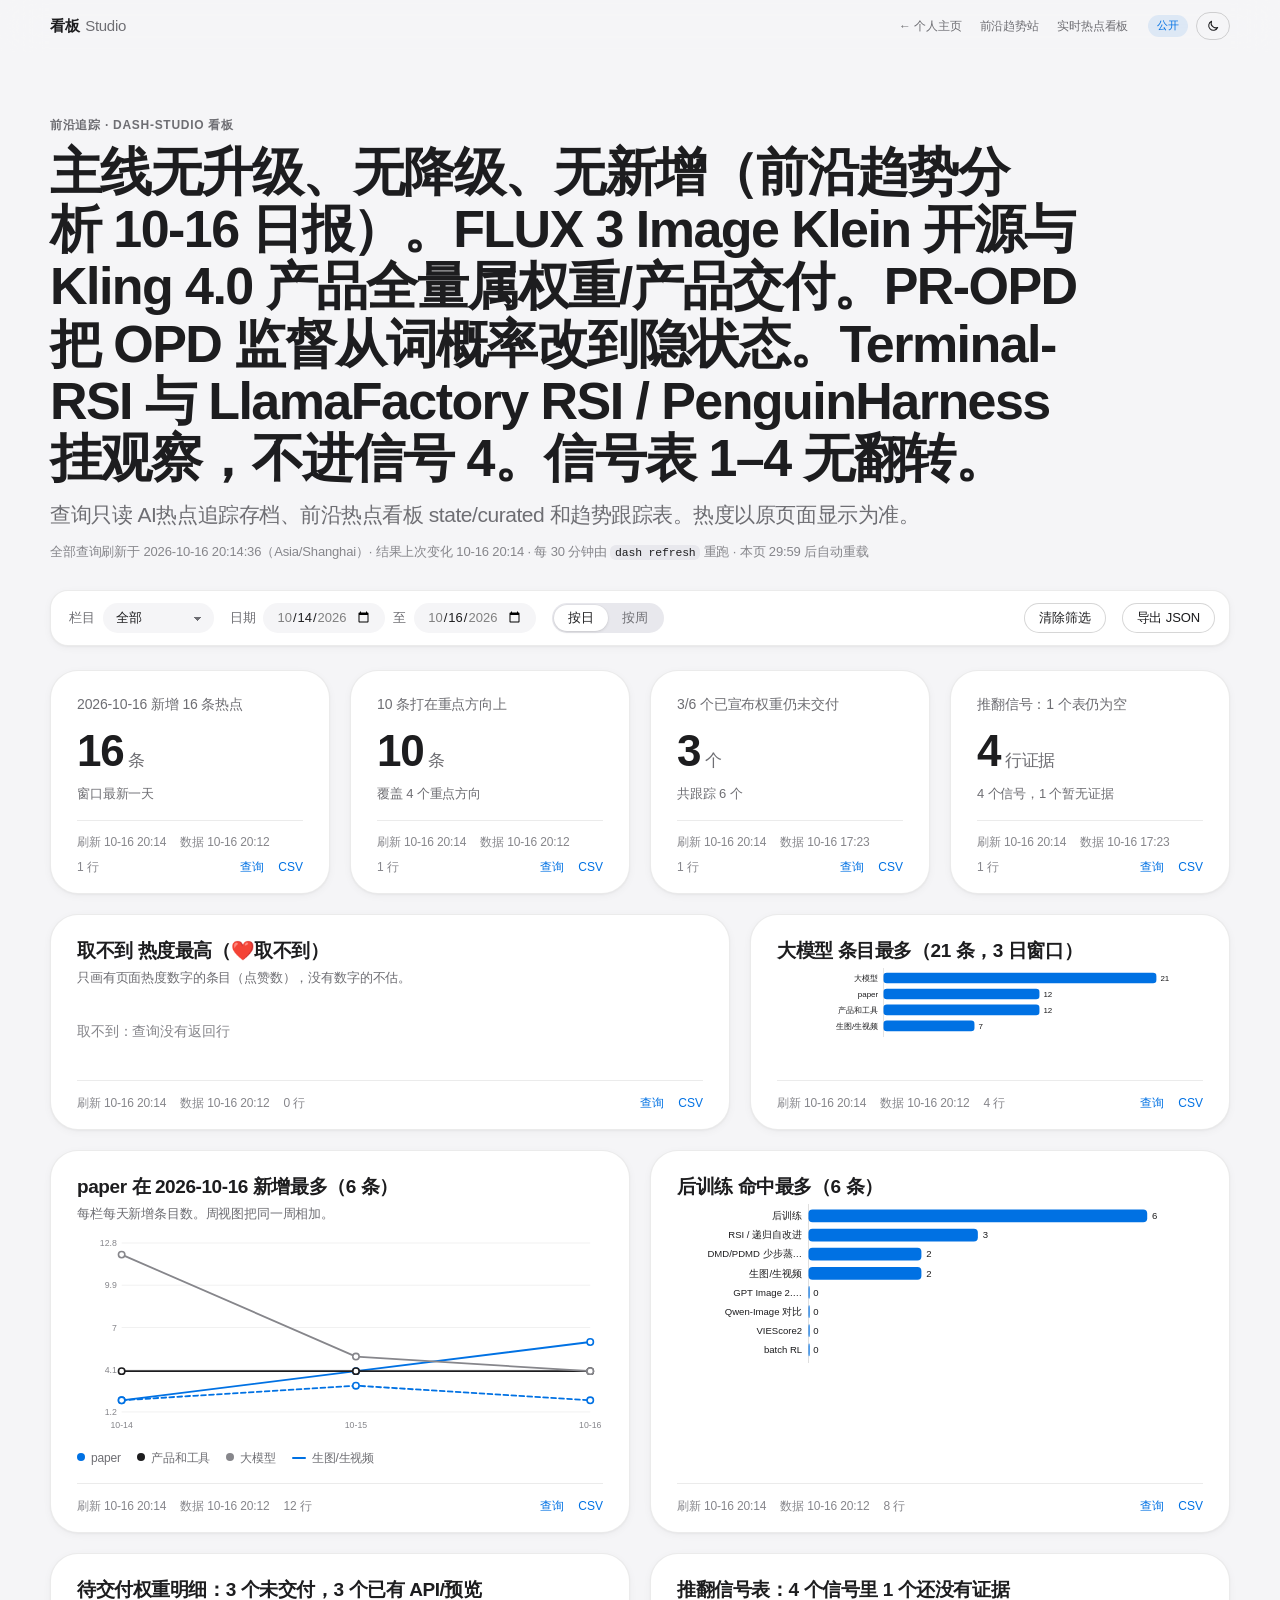
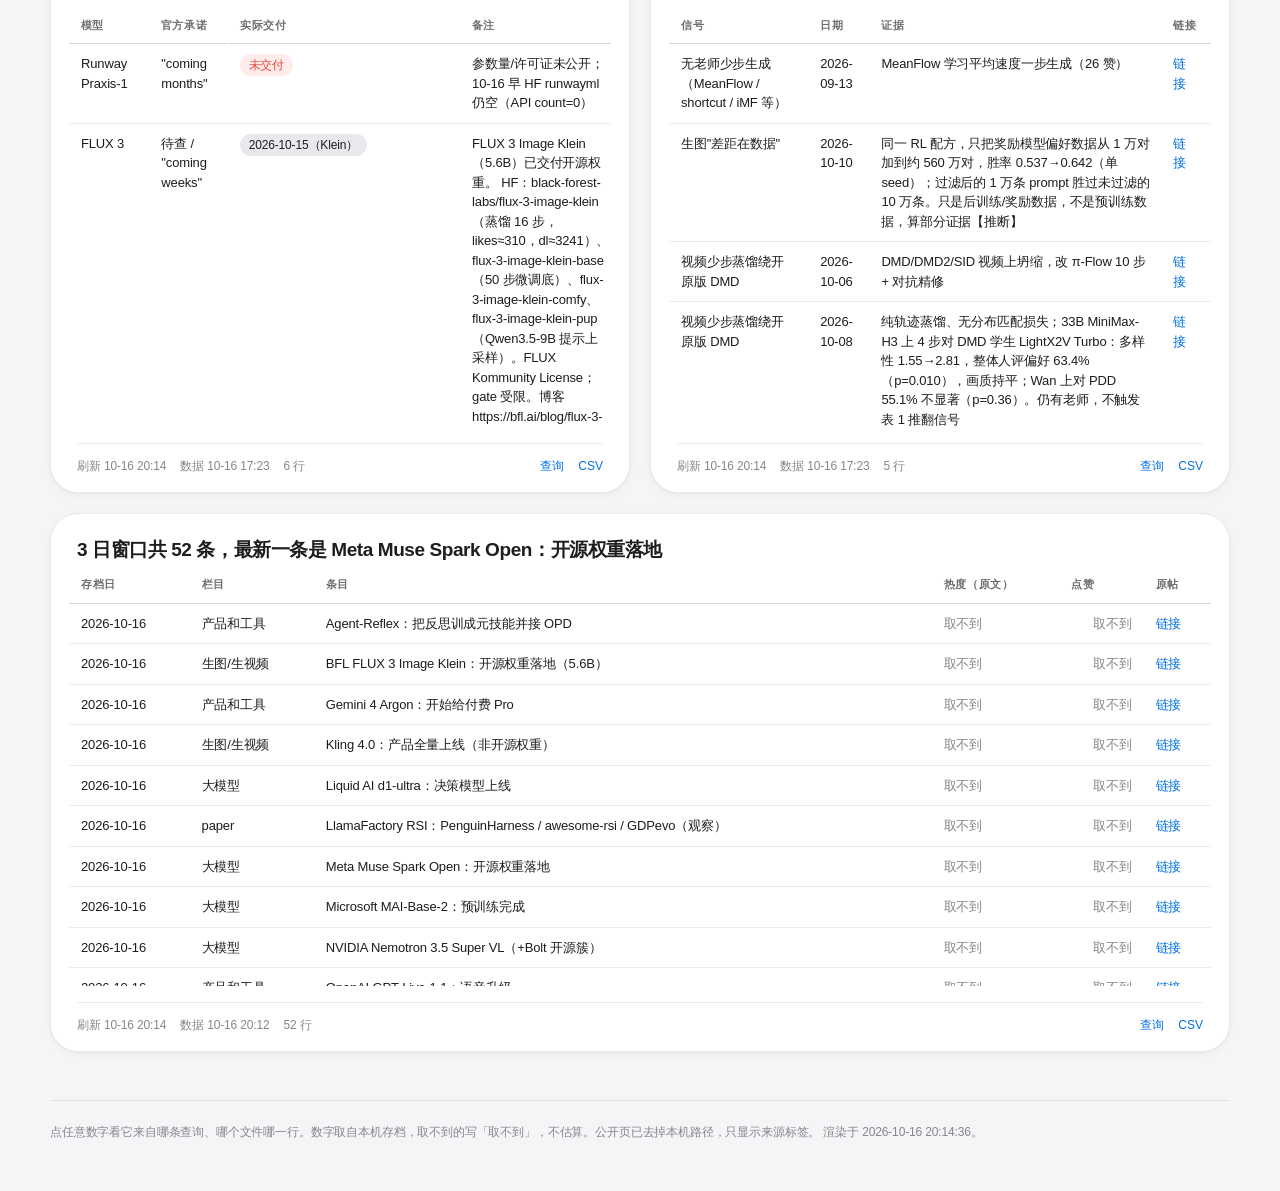
==== commit 95b3b0a3: "studio: sync frontier dashboard 2026-10-16 20:14 (Asia/Shanghai)" ====
--- a/studio/index.html
+++ b/studio/index.html
@@ -140,7 +140,7 @@
   <footer class="foot" id="foot"></footer>
 </main>
 <div id="pop" class="pop" role="dialog" aria-modal="false" hidden></div>
-<script id="dash-data" type="application/json">{"name": "frontier", "title": "前沿追踪 · dash-studio 看板", "conclusion": "傍晚新增 OpenUI 1.0（Agent 工具）+ LlamaFactory RSI 统一框架宣布（观察、不升档）；早报硬交付 Muse Spark Open / FLUX 3 Klein / Kling 4.0 仍在；午间 Terminal-RSI 观察。信号表无翻转；RSI 无升档；权重 Praxis / Large 4 / Reflection 仍空。", "subtitle": "查询只读 AI热点追踪存档、前沿热点看板 state/curated 和趋势跟踪表。热度以原页面显示为准。", "visibility": "public", "domain": "frontier", "refreshed_at": "2026-10-16 19:18:43", "last_changed_at": "2026-10-16 19:18:43", "rendered_at": "2026-10-16 19:18:43", "reload_min": 30, "interval_min": 30, "grain": {"column": "day", "default": "daily"}, "filters": [{"id": "section", "label": "栏目", "type": "select", "column": "section_name"}, {"id": "day", "label": "日期", "type": "daterange", "column": "day"}], "tiles": [{"id": "conclusion", "type": "text", "title": "前沿热点看板结论（state.json）", "subtitle": null, "text": "傍晚新增 OpenUI 1.0（Agent 工具）+ LlamaFactory RSI 统一框架宣布（观察、不升档）；早报硬交付 Muse Spark Open / FLUX 3 Klein / Kling 4.0 仍在；午间 Terminal-RSI 观察。信号表无翻转；RSI 无升档；权重 Praxis / Large 4 / Reflection 仍空。（看板 2026-10-16 19:13，存档 2026-10-16）", "sql": "SELECT conclusion, built_at, archive_date, _src, _line, _label FROM frontier_meta", "title_sql": null, "columns": ["conclusion", "built_at", "archive_date", "_line", "_label"], "rows": [["傍晚新增 OpenUI 1.0（Agent 工具）+ LlamaFactory RSI 统一框架宣布（观察、不升档）；早报硬交付 Muse Spark Open / FLUX 3 Klein / Kling 4.0 仍在；午间 Terminal-RSI 观察。信号表无翻转；RSI 无升档；权重 Praxis / Large 4 / Reflection 仍空。", "2026-10-16 19:13", "2026-10-16", "$.conclusion", "前沿热点看板 · state.json"]], "sources": [{"label": "前沿热点看板 · state.json"}], "refreshed_at": "2026-10-16 19:18:43", "changed_at": "2026-10-16 19:18:43", "data_time": "2026-10-16 19:13", "error": null, "last_ok": null, "opts": {"hidden": true}}, {"id": "kpi_today", "type": "kpi", "title": "2026-10-16 新增 14 条热点", "subtitle": null, "text": null, "sql": "SELECT CAST(day AS VARCHAR) AS day, count(*) AS n, string_agg(DISTINCT _src, '; ' ORDER BY _src) AS _src, min(_label) AS _label\nFROM frontier_items WHERE day = (SELECT max(day) FROM frontier_items) GROUP BY day", "title_sql": null, "columns": ["day", "n", "_label"], "rows": [["2026-10-16", 14, "前沿热点看板 · curated/2026-10-16.json"]], "sources": [{"label": "前沿热点看板 · curated/2026-10-14.json"}, {"label": "前沿热点看板 · curated/2026-10-15.json"}, {"label": "前沿热点看板 · curated/2026-10-16.json"}, {"label": "前沿热点看板 · state.json"}], "refreshed_at": "2026-10-16 19:18:43", "changed_at": "2026-10-16 17:39:30", "data_time": "2026-10-16 19:13", "error": null, "last_ok": null, "opts": {"value": "n", "fmt": "int", "sub": "窗口最新一天", "w": 3, "unit": "条"}}, {"id": "kpi_focus", "type": "kpi", "title": "8 条打在重点方向上", "subtitle": null, "text": null, "sql": "SELECT count(DISTINCT item_id) AS n, count(DISTINCT topic_id) FILTER (WHERE item_id IS NOT NULL) AS topics,\n       min(_src) AS _src, min(_label) AS _label FROM frontier_focus", "title_sql": null, "columns": ["n", "topics", "_label"], "rows": [[8, 3, "前沿热点看板 · state.json"]], "sources": [{"label": "前沿热点看板 · focus.json"}, {"label": "前沿热点看板 · state.json"}], "refreshed_at": "2026-10-16 19:18:43", "changed_at": "2026-10-16 17:39:30", "data_time": "2026-10-16 19:13", "error": null, "last_ok": null, "opts": {"value": "n", "fmt": "int", "sub": "覆盖 {topics} 个重点方向", "w": 3, "unit": "条"}}, {"id": "kpi_weights", "type": "kpi", "title": "3/6 个已宣布权重仍未交付", "subtitle": null, "text": null, "sql": "SELECT count(*) FILTER (WHERE NOT is_delivered) AS pending, count(*) AS total, min(_src) AS _src, min(_label) AS _label\nFROM frontier_weights", "title_sql": null, "columns": ["pending", "total", "_label"], "rows": [[3, 6, "AI热点追踪存档 · weights-tracker.md"]], "sources": [{"label": "AI热点追踪存档 · weights-tracker.md"}], "refreshed_at": "2026-10-16 19:18:43", "changed_at": "2026-10-16 09:55:36", "data_time": "2026-10-16 17:23", "error": null, "last_ok": null, "opts": {"value": "pending", "fmt": "int", "sub": "共跟踪 {total} 个", "w": 3, "unit": "个"}}, {"id": "kpi_signals", "type": "kpi", "title": "推翻信号：1 个表仍为空", "subtitle": null, "text": null, "sql": "SELECT count(*) FILTER (WHERE date IS NOT NULL) AS evidence, count(DISTINCT signal) FILTER (WHERE date IS NULL) AS empty,\n       count(DISTINCT signal) AS signals, min(_src) AS _src, min(_label) AS _label FROM frontier_signals", "title_sql": null, "columns": ["evidence", "empty", "signals", "_label"], "rows": [[4, 1, 4, "AI热点追踪存档 · signals-tracker.md"]], "sources": [{"label": "AI热点追踪存档 · signals-tracker.md"}], "refreshed_at": "2026-10-16 19:18:43", "changed_at": "2026-10-11 13:08:16", "data_time": "2026-10-16 17:23", "error": null, "last_ok": null, "opts": {"value": "evidence", "fmt": "int", "sub": "{signals} 个信号，{empty} 个暂无证据", "w": 3, "unit": "行证据"}}, {"id": "heat_top", "type": "bar", "title": "取不到 热度最高（❤️取不到）", "subtitle": "只画有页面热度数字的条目（点赞数），没有数字的不估。", "text": null, "sql": "SELECT title, section_name, CAST(day AS VARCHAR) AS day, heat_value, heat_text, url, _src, _line, _label\nFROM frontier_items WHERE heat_value IS NOT NULL ORDER BY heat_value DESC, title LIMIT 12", "title_sql": null, "columns": ["title", "section_name", "day", "heat_value", "heat_text", "url", "_line", "_label"], "rows": [], "sources": [{"label": "前沿热点看板 · curated/2026-10-14.json"}, {"label": "前沿热点看板 · curated/2026-10-15.json"}, {"label": "前沿热点看板 · curated/2026-10-16.json"}, {"label": "前沿热点看板 · state.json"}], "refreshed_at": "2026-10-16 19:18:43", "changed_at": "2026-10-15 09:38:36", "data_time": "2026-10-16 19:13", "error": null, "last_ok": null, "opts": {"label": "title", "value": "heat_value", "fmt": "int", "filters": ["section", "day"], "w": 7}}, {"id": "section_mix", "type": "bar", "title": "大模型 条目最多（21 条，3 日窗口）", "subtitle": null, "text": null, "sql": "SELECT section_name, count(*) AS n, string_agg(DISTINCT _src, '; ' ORDER BY _src) AS _src, string_agg(DISTINCT _label, '; ' ORDER BY _label) AS _label\nFROM frontier_items GROUP BY section_name ORDER BY n DESC, section_name", "title_sql": null, "columns": ["section_name", "n", "_label"], "rows": [["大模型", 21, "前沿热点看板 · curated/2026-10-14.json; 前沿热点看板 · curated/2026-10-15.json; 前沿热点看板 · curated/2026-10-16.json"], ["产品和工具", 12, "前沿热点看板 · curated/2026-10-14.json; 前沿热点看板 · curated/2026-10-15.json; 前沿热点看板 · curated/2026-10-16.json"], ["paper", 10, "前沿热点看板 · curated/2026-10-14.json; 前沿热点看板 · curated/2026-10-15.json; 前沿热点看板 · curated/2026-10-16.json"], ["生图/生视频", 7, "前沿热点看板 · curated/2026-10-14.json; 前沿热点看板 · curated/2026-10-15.json; 前沿热点看板 · curated/2026-10-16.json"]], "sources": [{"label": "前沿热点看板 · curated/2026-10-14.json"}, {"label": "前沿热点看板 · curated/2026-10-15.json"}, {"label": "前沿热点看板 · curated/2026-10-16.json"}, {"label": "前沿热点看板 · state.json"}], "refreshed_at": "2026-10-16 19:18:43", "changed_at": "2026-10-16 17:39:30", "data_time": "2026-10-16 19:13", "error": null, "last_ok": null, "opts": {"label": "section_name", "value": "n", "fmt": "int", "w": 5}}, {"id": "daily_line", "type": "line", "title": "paper 在 2026-10-16 新增最多（4 条）", "subtitle": "每栏每天新增条目数。周视图把同一周相加。", "text": null, "sql": "SELECT CAST(day AS VARCHAR) AS day, section_name, count(*) AS n, string_agg(DISTINCT _src, '; ' ORDER BY _src) AS _src, min(_label) AS _label\nFROM frontier_items GROUP BY ALL ORDER BY day, section_name", "title_sql": "SELECT section_name, CAST(day AS VARCHAR) AS day, count(*) AS n FROM frontier_items\nWHERE day = (SELECT max(day) FROM frontier_items) GROUP BY ALL ORDER BY n DESC, section_name LIMIT 1", "columns": ["day", "section_name", "n", "_label"], "rows": [["2026-10-14", "paper", 2, "前沿热点看板 · curated/2026-10-14.json"], ["2026-10-14", "产品和工具", 4, "前沿热点看板 · curated/2026-10-14.json"], ["2026-10-14", "大模型", 12, "前沿热点看板 · curated/2026-10-14.json"], ["2026-10-14", "生图/生视频", 2, "前沿热点看板 · curated/2026-10-14.json"], ["2026-10-15", "paper", 4, "前沿热点看板 · curated/2026-10-15.json"], ["2026-10-15", "产品和工具", 4, "前沿热点看板 · curated/2026-10-15.json"], ["2026-10-15", "大模型", 5, "前沿热点看板 · curated/2026-10-15.json"], ["2026-10-15", "生图/生视频", 3, "前沿热点看板 · curated/2026-10-15.json"], ["2026-10-16", "paper", 4, "前沿热点看板 · curated/2026-10-16.json"], ["2026-10-16", "产品和工具", 4, "前沿热点看板 · curated/2026-10-16.json"], ["2026-10-16", "大模型", 4, "前沿热点看板 · curated/2026-10-16.json"], ["2026-10-16", "生图/生视频", 2, "前沿热点看板 · curated/2026-10-16.json"]], "sources": [{"label": "前沿热点看板 · curated/2026-10-14.json"}, {"label": "前沿热点看板 · curated/2026-10-15.json"}, {"label": "前沿热点看板 · curated/2026-10-16.json"}, {"label": "前沿热点看板 · state.json"}], "refreshed_at": "2026-10-16 19:18:43", "changed_at": "2026-10-16 17:39:30", "data_time": "2026-10-16 19:13", "error": null, "last_ok": null, "opts": {"x": "day", "y": "n", "series": "section_name", "fmt": "int", "agg": "sum", "grain": true, "filters": ["section", "day"], "w": 6}}, {"id": "focus_bar", "type": "bar", "title": "后训练 命中最多（6 条）", "subtitle": null, "text": null, "sql": "SELECT topic, count(item_id) AS n, string_agg(item_id, ', ' ORDER BY item_id) AS items, min(_src) AS _src, min(_label) AS _label\nFROM frontier_focus GROUP BY topic ORDER BY n DESC, topic", "title_sql": null, "columns": ["topic", "n", "items", "_label"], "rows": [["后训练", 6, "agent-reflex, llamafactory-rsi, mai-base-2, pr-opd, rsi-nav, terminal-rsi", "前沿热点看板 · state.json"], ["RSI / 递归自改进", 3, "llamafactory-rsi, rsi-nav, terminal-rsi", "前沿热点看板 · state.json"], ["生图/生视频", 2, "flux-3-image-klein, kling-4-0-ga", "前沿热点看板 · state.json"], ["DMD/PDMD 少步蒸馏（扩散蒸馏）", 0, null, "前沿热点看板 · state.json"], ["GPT Image 2.5 拆解", 0, null, "前沿热点看板 · state.json"], ["Qwen-Image 对比", 0, null, "前沿热点看板 · state.json"], ["VIEScore2", 0, null, "前沿热点看板 · state.json"], ["batch RL", 0, null, "前沿热点看板 · state.json"]], "sources": [{"label": "前沿热点看板 · focus.json"}, {"label": "前沿热点看板 · state.json"}], "refreshed_at": "2026-10-16 19:18:43", "changed_at": "2026-10-16 17:39:30", "data_time": "2026-10-16 19:13", "error": null, "last_ok": null, "opts": {"label": "topic", "value": "n", "fmt": "int", "w": 6}}, {"id": "weights", "type": "table", "title": "待交付权重明细：3 个未交付，3 个已有 API/预览", "subtitle": null, "text": null, "sql": "SELECT model, announced, promised, delivered, note, _src, _line, _label FROM frontier_weights", "title_sql": "SELECT count(*) FILTER (WHERE NOT is_delivered) AS pending,\n       count(*) FILTER (WHERE announced ILIKE '%preview%' OR announced LIKE '%API%' OR note LIKE '%API%' OR note ILIKE '%preview%') AS preview\nFROM frontier_weights", "columns": ["model", "announced", "promised", "delivered", "note", "_line", "_label"], "rows": [["Runway Praxis-1", "10-01 宣布 open-weights，仅 3 家合作方", "\"coming months\"", "未交付", "参数量/许可证未公开；10-16 早 HF runwayml 仍空（API count=0）", "7", "AI热点追踪存档 · weights-tracker.md"], ["FLUX 3", "宣布开源权重", "待查 / \"coming weeks\"", "2026-10-15（Klein）", "FLUX 3 Image Klein（5.6B）已交付开源权重。 HF：black-forest-labs/flux-3-image-klein（蒸馏 16 步，likes≈310，dl≈3241）、flux-3-image-klein-base（50 步微调底）、flux-3-image-klein-comfy、flux-3-image-klein-pup（Qwen3.5-9B 提示上采样）。FLUX Kommunity License；gate 受限。博客 https://bfl.ai/blog/flux-3-image-klein ；推理码 https://github.com/black-forest-labs/flux-3-image-klein 。完整非-Klein FLUX 3 Image 仍非本批开源对象（博客称 Klein 是 FLUX 3 家族第二件开源，继 Action）。Action 仍在（flux-3-action-*）。", "8", "AI热点追踪存档 · weights-tracker.md"], ["可灵 Kling 4.0", "产品本身（非开源模型）", "10-07 官方\"即将上线\" / launching soon", "2026-10-15（产品全量）", "产品全量上线。 官方 release history 2026-10-15 Major；首页 All-New Kling 4.0；MCP/CLI 可用。用户指南列 3–30s、4K、最多 10 keyframe / 15 参考。企业/开发者 API 与 10-bit HDR 仍 coming soon（非权重交付）。", "9", "AI热点追踪存档 · weights-tracker.md"], ["Mistral Large 4", "官方说月底", "10/27–10/31（各家报道）", "未交付", "10-16 早 HF mistralai 最新为 Timestral-28M/123M/209M（10-15 改）；无 Large 4", "10", "AI热点追踪存档 · weights-tracker.md"], ["Reflection Beam", "官方说本月晚些时候，Apache 2.0，附技术报告", "10 月下旬", "未交付", "10-16 早 ReflectionAI / reflectionai / Reflection-AI 等 org/user 仍空（models=[]）", "11", "AI热点追踪存档 · weights-tracker.md"], ["StepFun Step 5 Preview", "宣布 open weights；OpenRouter Preview 已上线（10-08 起一周免费）", "Oct 15", "2026-10-15（约 09:26–09:31 CST）", "已交付（不重宣为隔夜新件）。 HF：stepfun-ai/Step-5-Preview（likes≈79，dl≈144）、Step-5-Preview-BF16（51/126）、Step-5-Preview-NVFP4（12/17）。lastModified 仍 10-15T01:26–01:31Z；无新变体。", "12", "AI热点追踪存档 · weights-tracker.md"]], "sources": [{"label": "AI热点追踪存档 · weights-tracker.md"}], "refreshed_at": "2026-10-16 19:18:43", "changed_at": "2026-10-16 17:39:30", "data_time": "2026-10-16 17:23", "error": null, "last_ok": null, "opts": {"columns": [{"col": "model", "label": "模型"}, {"col": "promised", "label": "官方承诺"}, {"col": "delivered", "label": "实际交付", "chip": true}, {"col": "note", "label": "备注"}], "w": 6}}, {"id": "signals", "type": "table", "title": "推翻信号表：4 个信号里 1 个还没有证据", "subtitle": null, "text": null, "sql": "SELECT signal, date, source, content, url, _src, _line, _label FROM frontier_signals", "title_sql": "SELECT count(DISTINCT signal) AS n, count(DISTINCT signal) FILTER (WHERE date IS NULL) AS empty FROM frontier_signals", "columns": ["signal", "date", "source", "content", "url", "_line", "_label"], "rows": [["无老师少步生成（MeanFlow / shortcut / iMF 等）", "2026-09-13", "XHS 收藏 #62", "MeanFlow 学习平均速度一步生成（26 赞）", "https://www.xiaohongshu.com/explore/6aa6b74f000000002502fef7", "10", "AI热点追踪存档 · signals-tracker.md"], ["生图\"差距在数据\"", "2026-10-10", "Arena T2I 奖励论文（HF Daily 10-09）", "同一 RL 配方，只把奖励模型偏好数据从 1 万对加到约 560 万对，胜率 0.537→0.642（单 seed）；过滤后的 1 万条 prompt 胜过未过滤的 10 万条。只是后训练/奖励数据，不是预训练数据，算部分证据【推断】", "https://arxiv.org/abs/2610.02967", "18", "AI热点追踪存档 · signals-tracker.md"], ["视频少步蒸馏绕开原版 DMD", "2026-10-06", "Kandinsky 6.0 报告", "DMD/DMD2/SID 视频上坍缩，改 π-Flow 10 步 + 对抗精修", "https://arxiv.org/abs/2610.05608", "30", "AI热点追踪存档 · signals-tracker.md"], ["视频少步蒸馏绕开原版 DMD", "2026-10-08", "PTD（NVIDIA+EPFL）", "纯轨迹蒸馏、无分布匹配损失；33B MiniMax-H3 上 4 步对 DMD 学生 LightX2V Turbo：多样性 1.55→2.81，整体人评偏好 63.4%（p=0.010），画质持平；Wan 上对 PDD 55.1% 不显著（p=0.36）。仍有老师，不触发表 1 推翻信号", "https://arxiv.org/abs/2610.11498", "31", "AI热点追踪存档 · signals-tracker.md"], ["世界模型里做 RL 训权重（2026-10-11 新增，前沿趋势分析定义）", null, null, null, null, "53", "AI热点追踪存档 · signals-tracker.md"]], "sources": [{"label": "AI热点追踪存档 · signals-tracker.md"}], "refreshed_at": "2026-10-16 19:18:43", "changed_at": "2026-10-12 12:21:42", "data_time": "2026-10-16 17:23", "error": null, "last_ok": null, "opts": {"columns": [{"col": "signal", "label": "信号"}, {"col": "date", "label": "日期"}, {"col": "content", "label": "证据"}, {"col": "url", "label": "链接", "link": true}], "w": 6}}, {"id": "items", "type": "table", "title": "3 日窗口共 50 条，最新一条是 Meta Muse Spark Open：开源权重落地", "subtitle": null, "text": null, "sql": "SELECT CAST(day AS VARCHAR) AS day, section_name, title, summary, posted, heat_text, heat_value, url, focus, _src, _line, _label\nFROM frontier_items ORDER BY day DESC, heat_value DESC NULLS LAST, title", "title_sql": "SELECT (SELECT count(*) FROM frontier_items) AS n, title FROM frontier_items ORDER BY posted DESC NULLS LAST LIMIT 1", "columns": ["day", "section_name", "title", "summary", "posted", "heat_text", "heat_value", "url", "focus", "_line", "_label"], "rows": [["2026-10-16", "产品和工具", "Agent-Reflex：把反思训成元技能并接 OPD", "RSD→ReSFT→ORPO；称 8B 在 τ²-Bench 等与 AgentNoiseBench 上超对照。代码/模型/数据称已开源，正文无仓库地址。Agent 工具进产品和工具栏，不进训练配方时间线。", "2026-10-16", null, null, "https://www.xiaohongshu.com/explore/6ad176eb000000000a023985", "post-training", "$.extras[9]", "前沿热点看板 · curated/2026-10-16.json"], ["2026-10-16", "生图/生视频", "BFL FLUX 3 Image Klein：开源权重落地（5.6B）", "单消费级 GPU、原生 4K、bbox 编辑。与已报 FLUX 3 Video 定价分开。HF black-forest-labs/flux-3-image-klein。权重跟踪：Klein 记交付；完整非-Klein FLUX 3 Image 仍非本批。六件套其余仍空。", "2026-10-16", null, null, "https://bfl.ai/blog/flux-3-image-klein", "image-video-gen", "$.extras[6]", "前沿热点看板 · curated/2026-10-16.json"], ["2026-10-16", "产品和工具", "Gemini 4 Argon：开始给付费 Pro", "小红书称 Antigravity 向付费 Google AI Pro 放 Argon 配额【笔记转述】。续热，非首发；不改训练类主线。", "2026-10-16", null, null, "https://www.xiaohongshu.com/explore/6ad181eb000000001b023dac", null, "$.extras[5]", "前沿热点看板 · curated/2026-10-16.json"], ["2026-10-16", "生图/生视频", "Kling 4.0：产品全量上线（非开源权重）", "新 UI + MCP/CLI；官方 release history 标 2026-10-15 Major。HDR 4K/API 将至。产品全量，非 OSS 权重。", "2026-10-16", null, null, "https://x.com/Kling_ai/status/2110747537187709424", "image-video-gen", "$.extras[7]", "前沿热点看板 · curated/2026-10-16.json"], ["2026-10-16", "大模型", "Liquid AI d1-ultra：决策模型上线", "Artificial Analysis Decision Index #1（65）【官方自报】；多模态、44 语；同日 OpenRouter/Vercel。决策模型产品事件，不进训练方法主线。", "2026-10-16", null, null, "https://x.com/liquidai/status/2110777964489285875", null, "$.extras[1]", "前沿热点看板 · curated/2026-10-16.json"], ["2026-10-16", "paper", "LlamaFactory RSI：PenguinHarness / awesome-rsi / GDPevo（观察）", "@code_hiyouga 称 GitHub 过 70k★ 后做「LlamaFactory of recursive self-improvement」。三件：主仓 PenguinHarness（Prism-Shadow/penguin-harness，★2669；README：model 固定、演进 harness，OPRO/APE/ACE/AWM + snapshot）、awesome-rsi（★740）、企业评测 GDPevo（★85）。无 WM 内 RL 留存训权重 → 挂 RSI/harness 观察、不进信号表 4、不升档（趋势分析已定性）。", "2026-10-16", null, null, "https://github.com/Prism-Shadow/penguin-harness", "post-training,rsi", "$.extras[13]", "前沿热点看板 · curated/2026-10-16.json"], ["2026-10-16", "大模型", "Meta Muse Spark Open：开源权重落地", "总参约 816B、激活约 42B、上下文 1M；定位 coding+agentic。属开源权重/agent 栈事件，不进训练方法主线。", "2026-10-16", null, null, "https://x.com/AIatMeta/status/2110779754274292212", null, "$.extras[0]", "前沿热点看板 · curated/2026-10-16.json"], ["2026-10-16", "大模型", "Microsoft MAI-Base-2：预训练完成", "报道 MoE 约 80B active / 2.8T total、16K GB200、约 38 天、约 50T tokens；后训练进行中；Foundry 合作伙伴 —— 非公开 open-weight【新闻】。预训练完 ≠ HF 交付。", "2026-10-16", null, null, "https://x.com/i/trending/2110798757025702396", "post-training", "$.extras[3]", "前沿热点看板 · curated/2026-10-16.json"], ["2026-10-16", "大模型", "NVIDIA Nemotron 3.5 Super VL（+Bolt 开源簇）", "视觉+推理+工具，面向 agent。新闻簇称约 120B/12B 激活【新闻摘要】。开源权重/agent 栈，不进训练方法主线。", "2026-10-16", null, null, "https://x.com/nvidia/status/2110750157272719562", null, "$.extras[2]", "前沿热点看板 · curated/2026-10-16.json"], ["2026-10-16", "产品和工具", "OpenAI GPT-Live-1.1：语音升级", "多语口音、减少 “checking…”；FR/DE/HI/MX-ES/KO/JA。ChatGPT/Codex 可用，API 将至。产品事件，不进主线。", "2026-10-16", null, null, "https://x.com/OpenAI/status/2110797830361436604", null, "$.extras[4]", "前沿热点看板 · curated/2026-10-16.json"], ["2026-10-16", "产品和工具", "OpenUI 1.0：Agent 交互界面框架", "开源协议/运行时：agent 用 schema + OpenUI Lang 组合地图、表单、图表、按钮；支持 React/Vue/Svelte/Angular。仓库 thesysdev/openui（★约 11203）+ openui.com。午间 Agent 栏空、傍晚放大。Agent 工具进产品和工具栏，不碰训练配方。", "2026-10-16", null, null, "https://github.com/thesysdev/openui", null, "$.extras[12]", "前沿热点看板 · curated/2026-10-16.json"], ["2026-10-16", "paper", "PR-OPD：事后技能对齐隐藏状态", "先 GRPO，再写事后技能；教师视图停梯度、学生对齐各层隐状态。WebShop 成功率笔记称 42.2%→56.2%【笔记转述】。挂主线 1–2 OPD 观察，不升档。", "2026-10-16", null, null, "https://arxiv.org/abs/2609.36642", "post-training", "$.extras[8]", "前沿热点看板 · curated/2026-10-16.json"], ["2026-10-16", "paper", "RSI-Nav：观察，不进信号表 4", "Qwen3.5-9B 统一 VL2A/VA2L；自产指令→自执行→筛样本→更新。R2R-CE 成功率笔记称 68.6%（+15.7pp）【笔记转述】。数据中心闭环，非 WM 内 RL。挂观察、不升档。基线仍 RSI-Anything / RIWANav；ClawLoop 不进表。", "2026-10-16", null, null, "https://arxiv.org/abs/2610.15782", "post-training,rsi", "$.extras[10]", "前沿热点看板 · curated/2026-10-16.json"], ["2026-10-16", "paper", "Terminal-RSI：终端 agent 递归改写 + 策略精炼（观察）", "交替 RSR（自改写）与 RPR（策略精炼），RPR 更新策略权重；Qwen3.8-27B 底座。作者称四套终端基准宏均 50.58%（较底座 +29.90pp）；TB2.1 86.52% / Hard 79%【作者自报】。环境是终端沙箱+保护校验器，不是 learned WM 内 RL → 挂 RSI/harness 观察、不进信号表 4、不升档（趋势分析已定性）。", "2026-10-16", null, null, "https://arxiv.org/abs/2610.22192", "post-training,rsi", "$.extras[11]", "前沿热点看板 · curated/2026-10-16.json"], ["2026-10-15", "paper", "ActionOPD：动作级 OPD（黑盒教师）", "在学生状态上对齐教师语义动作，不需教师 token 概率或同 tokenizer。Qwen3-4B/8B 四 OOD 基准均分相对 Base +3.3–6.9 个百分点【作者自报】。挂主线 1–2 OPD 观察，不升档。", "2026-10-15", null, null, "https://arxiv.org/abs/2610.19820", null, "$.extras[15]", "前沿热点看板 · curated/2026-10-15.json"], ["2026-10-15", "产品和工具", "BFL：FLUX 3 Video 提速约 2×、原生 2K/4K 成本约降 50%", "服务侧优化。当时不是 FLUX 3 Image 权重交付；Image Klein 已于次日早报记开源（见 10-16 卡）。", "2026-10-15", null, null, "https://x.com/bfl_ai/status/2110386847528681774", null, "$.extras[8]", "前沿热点看板 · curated/2026-10-15.json"], ["2026-10-15", "生图/生视频", "Data-Space Iteration：少步丢掉 flow 固定离散", "改成 data-space iteration；训练仍要 online rollout，DMD 训练不变；只做了 ImageNet。表 1/3 不翻转。", "2026-10-15", null, null, "https://arxiv.org/abs/2610.12102", null, "$.extras[5]", "前沿热点看板 · curated/2026-10-15.json"], ["2026-10-15", "生图/生视频", "FlashVSR+：RY-DMD 把不可微奖励塞进单步 DMD", "奖励只打分不反传。视频超分 OCR 与单步 SDXL OCR 有笔记数字。不升档。", "2026-10-15", null, null, "https://www.xiaohongshu.com/explore/6acf4782000000000a024221", null, "$.extras[7]", "前沿热点看板 · curated/2026-10-15.json"], ["2026-10-15", "paper", "Glance Forcing：单条 PF-ODE 视频少步", "Slow/Fast LoRA；单条 PF-ODE 时 VBench 84.04→84.22 超 Causal Forcing【作者自报】。PF-ODE 主要拉直少步几何，分布质量仍靠后续 DMD【证实，摘要】；不是绕开 DMD。挂表 3 / 主线 5 旁证，不升档。", "2026-10-15", null, null, "https://arxiv.org/abs/2610.20220", null, "$.extras[13]", "前沿热点看板 · curated/2026-10-15.json"], ["2026-10-15", "产品和工具", "JEV-35B：单次前向结构化决策头", "基于 Qwen3.5-35B-A3B 的开源决策头（Apache-2.0）；约 35B 总参 / 3B 激活。定位与托管 Jev 同族：单次前向结构化决策，不做逐 token 生成。自报 Decision Index 0.3=59.73【未进官方榜】。属开源决策头，非统一理解+生成，不进训练方法主线。", "2026-10-15", null, null, "https://huggingface.co/autotrust/JEV-35B", null, "$.extras[9]", "前沿热点看板 · curated/2026-10-15.json"], ["2026-10-15", "产品和工具", "Jev 1.14 预览：实验性图像 / box / 长上下文", "TypeSafe 托管 Jev 上 jev-preview（约一周后切 jev-latest）。多语微调；图像、box 框、长上下文需 danger-zone 头。独立评测口径：MMLU-Redux 95.0 / ARC-C 97.6 表内最高；MathQA 相对 frontier 中位约 −17.7。产品用法：路由/审核/置信度门控；不当推理机。不进信号表 1–4。", "2026-10-15", null, null, "https://typesafe.ai/blog/jev-1-14", null, "$.extras[11]", "前沿热点看板 · curated/2026-10-15.json"], ["2026-10-15", "产品和工具", "JevAny：任意骨干 → typed 决策头 / LoRA", "把任意骨干训成 typed 决策头。与 JEV-35B 同属开源仿制/迁移路线。研究侧可当决策头数据源候选【推断】；日常降为简讯，不进训练方法主线。", "2026-10-15", null, null, "https://jevland.mnimiy.com/projects/jevany/", null, "$.extras[12]", "前沿热点看板 · curated/2026-10-15.json"], ["2026-10-15", "大模型", "Ling-3.1-flash：蚂蚁开源权重落地", "HF inclusionAI/Ling-3.1-flash，MIT。总参约 560B、激活约 25B、上下文 1M。主打 agent/原型；属开源权重/agent 栈事件，不进训练方法主线。", "2026-10-15", null, null, "https://huggingface.co/inclusionAI/Ling-3.1-flash", null, "$.extras[0]", "前沿热点看板 · curated/2026-10-15.json"], ["2026-10-15", "大模型", "OPSA：旧稿新解读——OPD 真的在蒸馏吗？", "称教师信号噪声大，学生主要压低坏 token。2608 旧稿今日推热，不升档。", "2026-10-15", null, null, "https://arxiv.org/abs/2608.31046", null, "$.extras[3]", "前沿热点看板 · curated/2026-10-15.json"], ["2026-10-15", "生图/生视频", "PVD：两个半网，算力仍约等于教师一步", "结构/细节两段各半骨干。ImageNet 256 一步等价预算数字未对原文。不升档。", "2026-10-15", null, null, "https://www.xiaohongshu.com/explore/6acf6d1000000000140330f7", null, "$.extras[6]", "前沿热点看板 · curated/2026-10-15.json"], ["2026-10-15", "大模型", "RLVR Rank-1：权重更新主方向外推", "称每步更新主沿 SVD 一主方向，短训后线性外推约 500 步。训练动态，无闭环留存证据，不升档。无 arXiv 号。", "2026-10-15", null, null, "https://www.xiaohongshu.com/explore/6acfc4d80000000018016da8", null, "$.extras[4]", "前沿热点看板 · curated/2026-10-15.json"], ["2026-10-15", "paper", "RSI 午间：AdaRSI / SwarmRSI / VideoHarness-SRSI 挂观察，不进信号表 4", "AdaRSI 先改 harness 再按需微调 VLA（RoboCasa 仿真，非 learned WM 内 RL）。SwarmRSI 是科研 swarm 状态演化。VideoHarness-SRSI 冻 VLM。三者均 harness/RSI 观察。基线仍 RSI-Anything / RIWANav；ClawLoop 不进表。", "2026-10-15", null, null, "https://arxiv.org/abs/2610.20474", null, "$.extras[10]", "前沿热点看板 · curated/2026-10-15.json"], ["2026-10-15", "paper", "Reality Check：11 种 Agentic RL 自蒸馏无一稳超 GRPO", "统一复现自蒸馏 vs GRPO；无一方法全场景稳超 GRPO【证实】。10-16 续热：笔记称仅 PCSD / AgentOPSD 均值超 GRPO（+4.58 / +1.66）；按时长重算后 AgentOPSD ALFWorld 68.10%→37.63%【笔记转述】。挂 Agent RL 自蒸馏适用条件观察。不进主线、不升档。", "2026-10-15", null, null, "https://arxiv.org/abs/2610.19789", null, "$.extras[14]", "前沿热点看板 · curated/2026-10-15.json"], ["2026-10-15", "大模型", "Step 5 Preview：官方开源权重落地", "HF stepfun-ai/Step-5-Preview（及 BF16、NVFP4）。约 600B 总参 / 27B 激活 MoE；StepFun Model License 1.0。属产品/权重事件，不进信号表 1–4。其余五件套仍空。", "2026-10-15", null, null, "https://huggingface.co/stepfun-ai/Step-5-Preview", null, "$.extras[1]", "前沿热点看板 · curated/2026-10-15.json"], ["2026-10-15", "大模型", "策略差蒸馏：有用的可能是相对参照的对数概率差", "常规 OPD 成特例。任务训练差可迁，纯规模差弱甚至无收益。与 Semi-OPD 并列不并篇，不升档。", "2026-10-15", null, null, "https://arxiv.org/abs/2610.13205", null, "$.extras[2]", "前沿热点看板 · curated/2026-10-15.json"], ["2026-10-14", "产品和工具", "AgentSWE：coding agent 造 agent 评测", "BAAI：25 题 Creation/Editing/Optimization。最强 Creation 约 19.1/100、Editing 约 31.6/100【第三方摘要】。评测不是训练报告；记 Agent 工具栏，不进信号 4。", "2026-10-14", null, null, "https://arxiv.org/abs/2610.13361", null, "$.extras[13]", "前沿热点看板 · curated/2026-10-14.json"], ["2026-10-14", "产品和工具", "Anthropic 自研源控：为人设计的基建成 agent 瓶颈", "日合并约 2500→30000。博客级工程叙事，非模型发布。属 Agent 工具，不进训练配方时间线。", "2026-10-14", null, null, "https://x.com/AnthropicAI/status/2110047081414987957", null, "$.extras[8]", "前沿热点看板 · curated/2026-10-14.json"], ["2026-10-14", "大模型", "BranchOPD：不确定决策点分支采样", "相对 Vanilla OPD：数学 avg@16 +18.55pp；ALFWorld ID/OOD 均值 +13.8。只改采哪些额外轨迹，不是换老师。挂主线 1–2 观察、不进正表（与 Semi-OPD「何时离线」同属适用条件）【推断】。", "2026-10-14", null, null, "https://arxiv.org/abs/2610.13481", null, "$.extras[11]", "前沿热点看板 · curated/2026-10-14.json"], ["2026-10-14", "大模型", "ClawLoop：harness 内 SFT/GRPO 多轮自进化", "美团+北大：无外部老师。任务合成→SFT/GRPO 更新权重→诊断反馈进下一轮。Qwen3.6-27B SkillsBench Avg@5 46.3→57.2；Claw-Eval-Live 69.3→76.9（作者自报）。不进信号表 4、RSI 不升档：是 harness 沙箱自进化，不是 WM 内 RL；挂 RSI/harness 权重环观察，与 RSI-Anything 同族旁证。", "2026-10-14", null, null, "https://arxiv.org/abs/2610.14118", null, "$.extras[15]", "前沿热点看板 · curated/2026-10-14.json"], ["2026-10-14", "大模型", "EmbodiedCLBench：具身持续学习评测", "同 DeepRSI 口径：是评测，不触发 RSI 升级。", "2026-10-14", null, null, "https://arxiv.org/abs/2610.13021", null, "$.extras[3]", "前沿热点看板 · curated/2026-10-14.json"], ["2026-10-14", "大模型", "Gemini 4 Argon：Google/DeepMind 官宣全球可用", "昨夜仅为泄露传闻【未证实】，现已坐实。官方 demo：视频教 Apollo 连投 7 次 cornhole；助 Chrome 拆约 600 万行 legacy 消一类崩溃。产品事件，不进主线。", "2026-10-14", null, null, "https://x.com/Google/status/2110041297360699856", null, "$.extras[0]", "前沿热点看板 · curated/2026-10-14.json"], ["2026-10-14", "大模型", "Harness²：开放世界递归 harnessing（冻权重）", "Google Cloud AI Research：冻底座。WorkBuddy 上 GLM-5 相对 base harness 单步最高约 +11.5 分（作者自报）。明确冻权重 → harness 观察；不满足训权重升级条件 → RSI 不升档。", "2026-10-14", null, null, "https://arxiv.org/abs/2610.14224", null, "$.extras[16]", "前沿热点看板 · curated/2026-10-14.json"], ["2026-10-14", "大模型", "Liquid LFM2.5-24B-A2B：开源权重交付", "24B 总参 / 2B 激活、131K 上下文。新闻称偏本地 agent【第三方】。不在原跟踪六件套内。", "2026-10-14", null, null, "https://x.com/liquidai/status/2110055807194931348", null, "$.extras[1]", "前沿热点看板 · curated/2026-10-14.json"], ["2026-10-14", "大模型", "MM-OPD：绘图代码当特权教师", "学生只看图，教师看代码/描述。Qwen3.5-9B ChartQA 85.4→93.7；同数据 SFT 平均掉 3+ 点【笔记转述】。挂主线 1–2 观察，不升档。", "2026-10-14", null, null, "https://arxiv.org/abs/2609.32690", null, "$.extras[2]", "前沿热点看板 · curated/2026-10-14.json"], ["2026-10-14", "大模型", "OPD 负结果：失败题上五种机制不涨反跌", "TUM 等：只在学生当前失败题上训 OPD，五种机制都不涨反跌（作者自报，仅 AIME24 30 题）。只作主线 1–2 方向性反证，不引幅度。「先 SFT 再 OPD」顺序仍是开放冲突。与 BranchOPD 并列挂适用条件观察【推断】。", "2026-10-14", null, null, "https://arxiv.org/abs/2610.18011", null, "$.extras[17]", "前沿热点看板 · curated/2026-10-14.json"], ["2026-10-14", "产品和工具", "OneSearch-VL：统一多模态深度研究 agent", "开放 110K SFT 轨迹 + 10K RL 任务。相对带工具 Qwen3-VL-8B，两新基准高 20.2 / 17.6 百分点【官方自报】。属 Agent 工具，不进训练配方时间线。", "2026-10-14", null, null, "https://arxiv.org/abs/2610.12419", null, "$.extras[10]", "前沿热点看板 · curated/2026-10-14.json"], ["2026-10-14", "大模型", "PluginRSI：插件式递归改进（旧稿旁证）", "9-26 旧稿补漏。harness 旁证，非隔夜新文，不升档。", "2026-10-14", null, null, "https://arxiv.org/abs/2609.32423", null, "$.extras[4]", "前沿热点看板 · curated/2026-10-14.json"], ["2026-10-14", "大模型", "RC-OPD：根因引导的 on-policy 蒸馏", "人大高瓴+北大：定位最早实质错误→局部修复→反事实续写筛选监督。相对 OPSD：Qwen3-1.7B Mean Avg@4 +9.66；4B +5.78；8B +5.70（作者表）。约 10-03 旧稿今日推热；挂主线 1–2 适用条件观察，不进正表。", "2026-10-14", null, null, "https://arxiv.org/abs/2610.03515", null, "$.extras[18]", "前沿热点看板 · curated/2026-10-14.json"], ["2026-10-14", "大模型", "ReHarness：向后修订 harness 文字状态", "MIT+Meta：只改文字 harness、不训权重。三基准×三骨干平均归一化增益 0.240【官方自报】。harness rewrite 旁证；不满足「可验证世界里训权重且留存」→ RSI / 信号 4 不升档。", "2026-10-14", null, null, "https://arxiv.org/abs/2610.12668", null, "$.extras[12]", "前沿热点看板 · curated/2026-10-14.json"], ["2026-10-14", "生图/生视频", "ReSFlow：一步离散流", "表 1 观察候选。不擅自升档。", "2026-10-14", null, null, "https://arxiv.org/abs/2610.13225", null, "$.extras[5]", "前沿热点看板 · curated/2026-10-14.json"], ["2026-10-14", "产品和工具", "Runway × Replit：生图/视频资产进项目", "web design 协作演示。产品事件，不推主线。", "2026-10-14", null, null, "https://x.com/runwayml/status/2110061567383577037", null, "$.extras[9]", "前沿热点看板 · curated/2026-10-14.json"], ["2026-10-14", "paper", "R²-WAM：WAM 需要何种视觉表征", "挂主线 3 观察区。不进信号表 4。", "2026-10-14", null, null, "https://arxiv.org/abs/2610.13024", null, "$.extras[6]", "前沿热点看板 · curated/2026-10-14.json"], ["2026-10-14", "生图/生视频", "SMD / Pivot：简化 on-policy 少步蒸馏（4-NFE）", "回归式 on-policy 速度匹配做 4-NFE；无辅助 score、无对抗，可扩到 33B 和音视频（摘要）。仍依赖老师。记少步「绕开 DMD」候选，不计入第三家；挂表 3 / 主线 5 旁证【推断】。", "2026-10-14", null, null, "https://arxiv.org/abs/2610.18472", null, "$.extras[19]", "前沿热点看板 · curated/2026-10-14.json"], ["2026-10-14", "paper", "SimVTA：驾驶 WAM + RL（外部仿真器）", "挂主线 3 观察。用外部仿真器做视频监督，不进信号 4。", "2026-10-14", null, null, "https://arxiv.org/abs/2610.13781", null, "$.extras[7]", "前沿热点看板 · curated/2026-10-14.json"], ["2026-10-14", "大模型", "TT-OPD：Top-k OPD 无偏梯度（9-26 旧稿）", "小红书推热；核对为 9-26 Tail-Corrected Top-k OPD。旧稿新热，不当隔夜新交付；挂 OPD 观察旁证。", "2026-10-14", null, null, "https://arxiv.org/abs/2609.34447", null, "$.extras[14]", "前沿热点看板 · curated/2026-10-14.json"]], "sources": [{"label": "前沿热点看板 · curated/2026-10-14.json"}, {"label": "前沿热点看板 · curated/2026-10-15.json"}, {"label": "前沿热点看板 · curated/2026-10-16.json"}, {"label": "前沿热点看板 · state.json"}], "refreshed_at": "2026-10-16 19:18:43", "changed_at": "2026-10-16 17:39:30", "data_time": "2026-10-16 19:13", "error": null, "last_ok": null, "opts": {"columns": [{"col": "day", "label": "存档日"}, {"col": "section_name", "label": "栏目"}, {"col": "title", "label": "条目"}, {"col": "heat_text", "label": "热度（原文）"}, {"col": "heat_value", "label": "点赞", "fmt": "int"}, {"col": "url", "label": "原帖", "link": true}], "filters": ["section", "day"], "w": 12}}], "nav": [{"label": "← 个人主页", "href": "https://codyshen0000.github.io/"}, {"label": "前沿趋势站", "href": "https://codyshen0000.github.io/ai-frontier-trends/"}, {"label": "实时热点看板", "href": "https://codyshen0000.github.io/ai-frontier-trends/live/"}], "conclusion_tile": 0}</script>
+<script id="dash-data" type="application/json">{"name": "frontier", "title": "前沿追踪 · dash-studio 看板", "conclusion": "主线无升级、无降级、无新增（前沿趋势分析 10-16 日报）。FLUX 3 Image Klein 开源与 Kling 4.0 产品全量属权重/产品交付。PR-OPD 把 OPD 监督从词概率改到隐状态。Terminal-RSI 与 LlamaFactory RSI / PenguinHarness 挂观察，不进信号 4。信号表 1–4 无翻转。", "subtitle": "查询只读 AI热点追踪存档、前沿热点看板 state/curated 和趋势跟踪表。热度以原页面显示为准。", "visibility": "public", "domain": "frontier", "refreshed_at": "2026-10-16 20:14:36", "last_changed_at": "2026-10-16 20:14:36", "rendered_at": "2026-10-16 20:14:36", "reload_min": 30, "interval_min": 30, "grain": {"column": "day", "default": "daily"}, "filters": [{"id": "section", "label": "栏目", "type": "select", "column": "section_name"}, {"id": "day", "label": "日期", "type": "daterange", "column": "day"}], "tiles": [{"id": "conclusion", "type": "text", "title": "前沿热点看板结论（state.json）", "subtitle": null, "text": "主线无升级、无降级、无新增（前沿趋势分析 10-16 日报）。FLUX 3 Image Klein 开源与 Kling 4.0 产品全量属权重/产品交付。PR-OPD 把 OPD 监督从词概率改到隐状态。Terminal-RSI 与 LlamaFactory RSI / PenguinHarness 挂观察，不进信号 4。信号表 1–4 无翻转。（看板 2026-10-16 20:12，存档 2026-10-16）", "sql": "SELECT conclusion, built_at, archive_date, _src, _line, _label FROM frontier_meta", "title_sql": null, "columns": ["conclusion", "built_at", "archive_date", "_line", "_label"], "rows": [["主线无升级、无降级、无新增（前沿趋势分析 10-16 日报）。FLUX 3 Image Klein 开源与 Kling 4.0 产品全量属权重/产品交付。PR-OPD 把 OPD 监督从词概率改到隐状态。Terminal-RSI 与 LlamaFactory RSI / PenguinHarness 挂观察，不进信号 4。信号表 1–4 无翻转。", "2026-10-16 20:12", "2026-10-16", "$.conclusion", "前沿热点看板 · state.json"]], "sources": [{"label": "前沿热点看板 · state.json"}], "refreshed_at": "2026-10-16 20:14:36", "changed_at": "2026-10-16 20:14:36", "data_time": "2026-10-16 20:12", "error": null, "last_ok": null, "opts": {"hidden": true}}, {"id": "kpi_today", "type": "kpi", "title": "2026-10-16 新增 16 条热点", "subtitle": null, "text": null, "sql": "SELECT CAST(day AS VARCHAR) AS day, count(*) AS n, string_agg(DISTINCT _src, '; ' ORDER BY _src) AS _src, min(_label) AS _label\nFROM frontier_items WHERE day = (SELECT max(day) FROM frontier_items) GROUP BY day", "title_sql": null, "columns": ["day", "n", "_label"], "rows": [["2026-10-16", 16, "前沿热点看板 · curated/2026-10-16.json"]], "sources": [{"label": "前沿热点看板 · curated/2026-10-14.json"}, {"label": "前沿热点看板 · curated/2026-10-15.json"}, {"label": "前沿热点看板 · curated/2026-10-16.json"}, {"label": "前沿热点看板 · state.json"}], "refreshed_at": "2026-10-16 20:14:36", "changed_at": "2026-10-16 20:14:36", "data_time": "2026-10-16 20:12", "error": null, "last_ok": null, "opts": {"value": "n", "fmt": "int", "sub": "窗口最新一天", "w": 3, "unit": "条"}}, {"id": "kpi_focus", "type": "kpi", "title": "10 条打在重点方向上", "subtitle": null, "text": null, "sql": "SELECT count(DISTINCT item_id) AS n, count(DISTINCT topic_id) FILTER (WHERE item_id IS NOT NULL) AS topics,\n       min(_src) AS _src, min(_label) AS _label FROM frontier_focus", "title_sql": null, "columns": ["n", "topics", "_label"], "rows": [[10, 4, "前沿热点看板 · state.json"]], "sources": [{"label": "前沿热点看板 · focus.json"}, {"label": "前沿热点看板 · state.json"}], "refreshed_at": "2026-10-16 20:14:36", "changed_at": "2026-10-16 20:14:36", "data_time": "2026-10-16 20:12", "error": null, "last_ok": null, "opts": {"value": "n", "fmt": "int", "sub": "覆盖 {topics} 个重点方向", "w": 3, "unit": "条"}}, {"id": "kpi_weights", "type": "kpi", "title": "3/6 个已宣布权重仍未交付", "subtitle": null, "text": null, "sql": "SELECT count(*) FILTER (WHERE NOT is_delivered) AS pending, count(*) AS total, min(_src) AS _src, min(_label) AS _label\nFROM frontier_weights", "title_sql": null, "columns": ["pending", "total", "_label"], "rows": [[3, 6, "AI热点追踪存档 · weights-tracker.md"]], "sources": [{"label": "AI热点追踪存档 · weights-tracker.md"}], "refreshed_at": "2026-10-16 20:14:36", "changed_at": "2026-10-16 09:55:36", "data_time": "2026-10-16 17:23", "error": null, "last_ok": null, "opts": {"value": "pending", "fmt": "int", "sub": "共跟踪 {total} 个", "w": 3, "unit": "个"}}, {"id": "kpi_signals", "type": "kpi", "title": "推翻信号：1 个表仍为空", "subtitle": null, "text": null, "sql": "SELECT count(*) FILTER (WHERE date IS NOT NULL) AS evidence, count(DISTINCT signal) FILTER (WHERE date IS NULL) AS empty,\n       count(DISTINCT signal) AS signals, min(_src) AS _src, min(_label) AS _label FROM frontier_signals", "title_sql": null, "columns": ["evidence", "empty", "signals", "_label"], "rows": [[4, 1, 4, "AI热点追踪存档 · signals-tracker.md"]], "sources": [{"label": "AI热点追踪存档 · signals-tracker.md"}], "refreshed_at": "2026-10-16 20:14:36", "changed_at": "2026-10-11 13:08:16", "data_time": "2026-10-16 17:23", "error": null, "last_ok": null, "opts": {"value": "evidence", "fmt": "int", "sub": "{signals} 个信号，{empty} 个暂无证据", "w": 3, "unit": "行证据"}}, {"id": "heat_top", "type": "bar", "title": "取不到 热度最高（❤️取不到）", "subtitle": "只画有页面热度数字的条目（点赞数），没有数字的不估。", "text": null, "sql": "SELECT title, section_name, CAST(day AS VARCHAR) AS day, heat_value, heat_text, url, _src, _line, _label\nFROM frontier_items WHERE heat_value IS NOT NULL ORDER BY heat_value DESC, title LIMIT 12", "title_sql": null, "columns": ["title", "section_name", "day", "heat_value", "heat_text", "url", "_line", "_label"], "rows": [], "sources": [{"label": "前沿热点看板 · curated/2026-10-14.json"}, {"label": "前沿热点看板 · curated/2026-10-15.json"}, {"label": "前沿热点看板 · curated/2026-10-16.json"}, {"label": "前沿热点看板 · state.json"}], "refreshed_at": "2026-10-16 20:14:36", "changed_at": "2026-10-15 09:38:36", "data_time": "2026-10-16 20:12", "error": null, "last_ok": null, "opts": {"label": "title", "value": "heat_value", "fmt": "int", "filters": ["section", "day"], "w": 7}}, {"id": "section_mix", "type": "bar", "title": "大模型 条目最多（21 条，3 日窗口）", "subtitle": null, "text": null, "sql": "SELECT section_name, count(*) AS n, string_agg(DISTINCT _src, '; ' ORDER BY _src) AS _src, string_agg(DISTINCT _label, '; ' ORDER BY _label) AS _label\nFROM frontier_items GROUP BY section_name ORDER BY n DESC, section_name", "title_sql": null, "columns": ["section_name", "n", "_label"], "rows": [["大模型", 21, "前沿热点看板 · curated/2026-10-14.json; 前沿热点看板 · curated/2026-10-15.json; 前沿热点看板 · curated/2026-10-16.json"], ["paper", 12, "前沿热点看板 · curated/2026-10-14.json; 前沿热点看板 · curated/2026-10-15.json; 前沿热点看板 · curated/2026-10-16.json"], ["产品和工具", 12, "前沿热点看板 · curated/2026-10-14.json; 前沿热点看板 · curated/2026-10-15.json; 前沿热点看板 · curated/2026-10-16.json"], ["生图/生视频", 7, "前沿热点看板 · curated/2026-10-14.json; 前沿热点看板 · curated/2026-10-15.json; 前沿热点看板 · curated/2026-10-16.json"]], "sources": [{"label": "前沿热点看板 · curated/2026-10-14.json"}, {"label": "前沿热点看板 · curated/2026-10-15.json"}, {"label": "前沿热点看板 · curated/2026-10-16.json"}, {"label": "前沿热点看板 · state.json"}], "refreshed_at": "2026-10-16 20:14:36", "changed_at": "2026-10-16 20:14:36", "data_time": "2026-10-16 20:12", "error": null, "last_ok": null, "opts": {"label": "section_name", "value": "n", "fmt": "int", "w": 5}}, {"id": "daily_line", "type": "line", "title": "paper 在 2026-10-16 新增最多（6 条）", "subtitle": "每栏每天新增条目数。周视图把同一周相加。", "text": null, "sql": "SELECT CAST(day AS VARCHAR) AS day, section_name, count(*) AS n, string_agg(DISTINCT _src, '; ' ORDER BY _src) AS _src, min(_label) AS _label\nFROM frontier_items GROUP BY ALL ORDER BY day, section_name", "title_sql": "SELECT section_name, CAST(day AS VARCHAR) AS day, count(*) AS n FROM frontier_items\nWHERE day = (SELECT max(day) FROM frontier_items) GROUP BY ALL ORDER BY n DESC, section_name LIMIT 1", "columns": ["day", "section_name", "n", "_label"], "rows": [["2026-10-14", "paper", 2, "前沿热点看板 · curated/2026-10-14.json"], ["2026-10-14", "产品和工具", 4, "前沿热点看板 · curated/2026-10-14.json"], ["2026-10-14", "大模型", 12, "前沿热点看板 · curated/2026-10-14.json"], ["2026-10-14", "生图/生视频", 2, "前沿热点看板 · curated/2026-10-14.json"], ["2026-10-15", "paper", 4, "前沿热点看板 · curated/2026-10-15.json"], ["2026-10-15", "产品和工具", 4, "前沿热点看板 · curated/2026-10-15.json"], ["2026-10-15", "大模型", 5, "前沿热点看板 · curated/2026-10-15.json"], ["2026-10-15", "生图/生视频", 3, "前沿热点看板 · curated/2026-10-15.json"], ["2026-10-16", "paper", 6, "前沿热点看板 · curated/2026-10-16.json"], ["2026-10-16", "产品和工具", 4, "前沿热点看板 · curated/2026-10-16.json"], ["2026-10-16", "大模型", 4, "前沿热点看板 · curated/2026-10-16.json"], ["2026-10-16", "生图/生视频", 2, "前沿热点看板 · curated/2026-10-16.json"]], "sources": [{"label": "前沿热点看板 · curated/2026-10-14.json"}, {"label": "前沿热点看板 · curated/2026-10-15.json"}, {"label": "前沿热点看板 · curated/2026-10-16.json"}, {"label": "前沿热点看板 · state.json"}], "refreshed_at": "2026-10-16 20:14:36", "changed_at": "2026-10-16 20:14:36", "data_time": "2026-10-16 20:12", "error": null, "last_ok": null, "opts": {"x": "day", "y": "n", "series": "section_name", "fmt": "int", "agg": "sum", "grain": true, "filters": ["section", "day"], "w": 6}}, {"id": "focus_bar", "type": "bar", "title": "后训练 命中最多（6 条）", "subtitle": null, "text": null, "sql": "SELECT topic, count(item_id) AS n, string_agg(item_id, ', ' ORDER BY item_id) AS items, min(_src) AS _src, min(_label) AS _label\nFROM frontier_focus GROUP BY topic ORDER BY n DESC, topic", "title_sql": null, "columns": ["topic", "n", "items", "_label"], "rows": [["后训练", 6, "agent-reflex, llamafactory-rsi, mai-base-2, pr-opd, rsi-nav, terminal-rsi", "前沿热点看板 · state.json"], ["RSI / 递归自改进", 3, "llamafactory-rsi, rsi-nav, terminal-rsi", "前沿热点看板 · state.json"], ["DMD/PDMD 少步蒸馏（扩散蒸馏）", 2, "repforcing, speculative-forcing", "前沿热点看板 · state.json"], ["生图/生视频", 2, "flux-3-image-klein, kling-4-0-ga", "前沿热点看板 · state.json"], ["GPT Image 2.5 拆解", 0, null, "前沿热点看板 · state.json"], ["Qwen-Image 对比", 0, null, "前沿热点看板 · state.json"], ["VIEScore2", 0, null, "前沿热点看板 · state.json"], ["batch RL", 0, null, "前沿热点看板 · state.json"]], "sources": [{"label": "前沿热点看板 · focus.json"}, {"label": "前沿热点看板 · state.json"}], "refreshed_at": "2026-10-16 20:14:36", "changed_at": "2026-10-16 20:14:36", "data_time": "2026-10-16 20:12", "error": null, "last_ok": null, "opts": {"label": "topic", "value": "n", "fmt": "int", "w": 6}}, {"id": "weights", "type": "table", "title": "待交付权重明细：3 个未交付，3 个已有 API/预览", "subtitle": null, "text": null, "sql": "SELECT model, announced, promised, delivered, note, _src, _line, _label FROM frontier_weights", "title_sql": "SELECT count(*) FILTER (WHERE NOT is_delivered) AS pending,\n       count(*) FILTER (WHERE announced ILIKE '%preview%' OR announced LIKE '%API%' OR note LIKE '%API%' OR note ILIKE '%preview%') AS preview\nFROM frontier_weights", "columns": ["model", "announced", "promised", "delivered", "note", "_line", "_label"], "rows": [["Runway Praxis-1", "10-01 宣布 open-weights，仅 3 家合作方", "\"coming months\"", "未交付", "参数量/许可证未公开；10-16 早 HF runwayml 仍空（API count=0）", "7", "AI热点追踪存档 · weights-tracker.md"], ["FLUX 3", "宣布开源权重", "待查 / \"coming weeks\"", "2026-10-15（Klein）", "FLUX 3 Image Klein（5.6B）已交付开源权重。 HF：black-forest-labs/flux-3-image-klein（蒸馏 16 步，likes≈310，dl≈3241）、flux-3-image-klein-base（50 步微调底）、flux-3-image-klein-comfy、flux-3-image-klein-pup（Qwen3.5-9B 提示上采样）。FLUX Kommunity License；gate 受限。博客 https://bfl.ai/blog/flux-3-image-klein ；推理码 https://github.com/black-forest-labs/flux-3-image-klein 。完整非-Klein FLUX 3 Image 仍非本批开源对象（博客称 Klein 是 FLUX 3 家族第二件开源，继 Action）。Action 仍在（flux-3-action-*）。", "8", "AI热点追踪存档 · weights-tracker.md"], ["可灵 Kling 4.0", "产品本身（非开源模型）", "10-07 官方\"即将上线\" / launching soon", "2026-10-15（产品全量）", "产品全量上线。 官方 release history 2026-10-15 Major；首页 All-New Kling 4.0；MCP/CLI 可用。用户指南列 3–30s、4K、最多 10 keyframe / 15 参考。企业/开发者 API 与 10-bit HDR 仍 coming soon（非权重交付）。", "9", "AI热点追踪存档 · weights-tracker.md"], ["Mistral Large 4", "官方说月底", "10/27–10/31（各家报道）", "未交付", "10-16 早 HF mistralai 最新为 Timestral-28M/123M/209M（10-15 改）；无 Large 4", "10", "AI热点追踪存档 · weights-tracker.md"], ["Reflection Beam", "官方说本月晚些时候，Apache 2.0，附技术报告", "10 月下旬", "未交付", "10-16 早 ReflectionAI / reflectionai / Reflection-AI 等 org/user 仍空（models=[]）", "11", "AI热点追踪存档 · weights-tracker.md"], ["StepFun Step 5 Preview", "宣布 open weights；OpenRouter Preview 已上线（10-08 起一周免费）", "Oct 15", "2026-10-15（约 09:26–09:31 CST）", "已交付（不重宣为隔夜新件）。 HF：stepfun-ai/Step-5-Preview（likes≈79，dl≈144）、Step-5-Preview-BF16（51/126）、Step-5-Preview-NVFP4（12/17）。lastModified 仍 10-15T01:26–01:31Z；无新变体。", "12", "AI热点追踪存档 · weights-tracker.md"]], "sources": [{"label": "AI热点追踪存档 · weights-tracker.md"}], "refreshed_at": "2026-10-16 20:14:36", "changed_at": "2026-10-16 17:39:30", "data_time": "2026-10-16 17:23", "error": null, "last_ok": null, "opts": {"columns": [{"col": "model", "label": "模型"}, {"col": "promised", "label": "官方承诺"}, {"col": "delivered", "label": "实际交付", "chip": true}, {"col": "note", "label": "备注"}], "w": 6}}, {"id": "signals", "type": "table", "title": "推翻信号表：4 个信号里 1 个还没有证据", "subtitle": null, "text": null, "sql": "SELECT signal, date, source, content, url, _src, _line, _label FROM frontier_signals", "title_sql": "SELECT count(DISTINCT signal) AS n, count(DISTINCT signal) FILTER (WHERE date IS NULL) AS empty FROM frontier_signals", "columns": ["signal", "date", "source", "content", "url", "_line", "_label"], "rows": [["无老师少步生成（MeanFlow / shortcut / iMF 等）", "2026-09-13", "XHS 收藏 #62", "MeanFlow 学习平均速度一步生成（26 赞）", "https://www.xiaohongshu.com/explore/6aa6b74f000000002502fef7", "10", "AI热点追踪存档 · signals-tracker.md"], ["生图\"差距在数据\"", "2026-10-10", "Arena T2I 奖励论文（HF Daily 10-09）", "同一 RL 配方，只把奖励模型偏好数据从 1 万对加到约 560 万对，胜率 0.537→0.642（单 seed）；过滤后的 1 万条 prompt 胜过未过滤的 10 万条。只是后训练/奖励数据，不是预训练数据，算部分证据【推断】", "https://arxiv.org/abs/2610.02967", "18", "AI热点追踪存档 · signals-tracker.md"], ["视频少步蒸馏绕开原版 DMD", "2026-10-06", "Kandinsky 6.0 报告", "DMD/DMD2/SID 视频上坍缩，改 π-Flow 10 步 + 对抗精修", "https://arxiv.org/abs/2610.05608", "30", "AI热点追踪存档 · signals-tracker.md"], ["视频少步蒸馏绕开原版 DMD", "2026-10-08", "PTD（NVIDIA+EPFL）", "纯轨迹蒸馏、无分布匹配损失；33B MiniMax-H3 上 4 步对 DMD 学生 LightX2V Turbo：多样性 1.55→2.81，整体人评偏好 63.4%（p=0.010），画质持平；Wan 上对 PDD 55.1% 不显著（p=0.36）。仍有老师，不触发表 1 推翻信号", "https://arxiv.org/abs/2610.11498", "31", "AI热点追踪存档 · signals-tracker.md"], ["世界模型里做 RL 训权重（2026-10-11 新增，前沿趋势分析定义）", null, null, null, null, "53", "AI热点追踪存档 · signals-tracker.md"]], "sources": [{"label": "AI热点追踪存档 · signals-tracker.md"}], "refreshed_at": "2026-10-16 20:14:36", "changed_at": "2026-10-12 12:21:42", "data_time": "2026-10-16 17:23", "error": null, "last_ok": null, "opts": {"columns": [{"col": "signal", "label": "信号"}, {"col": "date", "label": "日期"}, {"col": "content", "label": "证据"}, {"col": "url", "label": "链接", "link": true}], "w": 6}}, {"id": "items", "type": "table", "title": "3 日窗口共 52 条，最新一条是 Meta Muse Spark Open：开源权重落地", "subtitle": null, "text": null, "sql": "SELECT CAST(day AS VARCHAR) AS day, section_name, title, summary, posted, heat_text, heat_value, url, focus, _src, _line, _label\nFROM frontier_items ORDER BY day DESC, heat_value DESC NULLS LAST, title", "title_sql": "SELECT (SELECT count(*) FROM frontier_items) AS n, title FROM frontier_items ORDER BY posted DESC NULLS LAST LIMIT 1", "columns": ["day", "section_name", "title", "summary", "posted", "heat_text", "heat_value", "url", "focus", "_line", "_label"], "rows": [["2026-10-16", "产品和工具", "Agent-Reflex：把反思训成元技能并接 OPD", "RSD→ReSFT→ORPO；称 8B 在 τ²-Bench 等与 AgentNoiseBench 上超对照。代码/模型/数据称已开源，正文无仓库地址。Agent 工具进产品和工具栏，不进训练配方时间线。", "2026-10-16", null, null, "https://www.xiaohongshu.com/explore/6ad176eb000000000a023985", "post-training", "$.extras[9]", "前沿热点看板 · curated/2026-10-16.json"], ["2026-10-16", "生图/生视频", "BFL FLUX 3 Image Klein：开源权重落地（5.6B）", "单消费级 GPU、原生 4K、bbox 编辑。与已报 FLUX 3 Video 定价分开。HF black-forest-labs/flux-3-image-klein。权重跟踪：Klein 记交付；完整非-Klein FLUX 3 Image 仍非本批。六件套其余仍空。", "2026-10-16", null, null, "https://bfl.ai/blog/flux-3-image-klein", "image-video-gen", "$.extras[6]", "前沿热点看板 · curated/2026-10-16.json"], ["2026-10-16", "产品和工具", "Gemini 4 Argon：开始给付费 Pro", "小红书称 Antigravity 向付费 Google AI Pro 放 Argon 配额【笔记转述】。续热，非首发；不改训练类主线。", "2026-10-16", null, null, "https://www.xiaohongshu.com/explore/6ad181eb000000001b023dac", null, "$.extras[5]", "前沿热点看板 · curated/2026-10-16.json"], ["2026-10-16", "生图/生视频", "Kling 4.0：产品全量上线（非开源权重）", "新 UI + MCP/CLI；官方 release history 标 2026-10-15 Major。HDR 4K/API 将至。产品全量，非 OSS 权重。", "2026-10-16", null, null, "https://x.com/Kling_ai/status/2110747537187709424", "image-video-gen", "$.extras[7]", "前沿热点看板 · curated/2026-10-16.json"], ["2026-10-16", "大模型", "Liquid AI d1-ultra：决策模型上线", "Artificial Analysis Decision Index #1（65）【官方自报】；多模态、44 语；同日 OpenRouter/Vercel。决策模型产品事件，不进训练方法主线。", "2026-10-16", null, null, "https://x.com/liquidai/status/2110777964489285875", null, "$.extras[1]", "前沿热点看板 · curated/2026-10-16.json"], ["2026-10-16", "paper", "LlamaFactory RSI：PenguinHarness / awesome-rsi / GDPevo（观察）", "@code_hiyouga 称 GitHub 过 70k★ 后做「LlamaFactory of recursive self-improvement」。三件：主仓 PenguinHarness（Prism-Shadow/penguin-harness，★2669；README：model 固定、演进 harness，OPRO/APE/ACE/AWM + snapshot）、awesome-rsi（★740）、企业评测 GDPevo（★85）。无 WM 内 RL 留存训权重 → 挂 RSI/harness 观察、不进信号表 4、不升档（趋势分析已定性）。", "2026-10-16", null, null, "https://github.com/Prism-Shadow/penguin-harness", "post-training,rsi", "$.extras[13]", "前沿热点看板 · curated/2026-10-16.json"], ["2026-10-16", "大模型", "Meta Muse Spark Open：开源权重落地", "总参约 816B、激活约 42B、上下文 1M；定位 coding+agentic。属开源权重/agent 栈事件，不进训练方法主线。", "2026-10-16", null, null, "https://x.com/AIatMeta/status/2110779754274292212", null, "$.extras[0]", "前沿热点看板 · curated/2026-10-16.json"], ["2026-10-16", "大模型", "Microsoft MAI-Base-2：预训练完成", "报道 MoE 约 80B active / 2.8T total、16K GB200、约 38 天、约 50T tokens；后训练进行中；Foundry 合作伙伴 —— 非公开 open-weight【新闻】。预训练完 ≠ HF 交付。", "2026-10-16", null, null, "https://x.com/i/trending/2110798757025702396", "post-training", "$.extras[3]", "前沿热点看板 · curated/2026-10-16.json"], ["2026-10-16", "大模型", "NVIDIA Nemotron 3.5 Super VL（+Bolt 开源簇）", "视觉+推理+工具，面向 agent。新闻簇称约 120B/12B 激活【新闻摘要】。开源权重/agent 栈，不进训练方法主线。", "2026-10-16", null, null, "https://x.com/nvidia/status/2110750157272719562", null, "$.extras[2]", "前沿热点看板 · curated/2026-10-16.json"], ["2026-10-16", "产品和工具", "OpenAI GPT-Live-1.1：语音升级", "多语口音、减少 “checking…”；FR/DE/HI/MX-ES/KO/JA。ChatGPT/Codex 可用，API 将至。产品事件，不进主线。", "2026-10-16", null, null, "https://x.com/OpenAI/status/2110797830361436604", null, "$.extras[4]", "前沿热点看板 · curated/2026-10-16.json"], ["2026-10-16", "产品和工具", "OpenUI 1.0：Agent 交互界面框架", "开源协议/运行时：agent 用 schema + OpenUI Lang 组合地图、表单、图表、按钮；支持 React/Vue/Svelte/Angular。仓库 thesysdev/openui（★约 11203）+ openui.com。午间 Agent 栏空、傍晚放大。Agent 工具进产品和工具栏，不碰训练配方。", "2026-10-16", null, null, "https://github.com/thesysdev/openui", null, "$.extras[12]", "前沿热点看板 · curated/2026-10-16.json"], ["2026-10-16", "paper", "PR-OPD：事后技能对齐隐藏状态", "先 GRPO，再让策略写事后技能，并对齐各层隐状态（非词概率）。Qwen2.5-3B 相对 GRPO：ALFWorld All +4.7pp（66.4→71.1），WebShop Acc +11.7pp（55.5→67.2）【证实，表 1】；技能在场时 WebShop 42.2%→56.2%，改动的采样 token 概率不足四分之一、隐状态改动超过八成【证实，作者自报】。挂主线 1–2 OPD 观察，加固适用条件，不升档。", "2026-10-16", null, null, "https://arxiv.org/abs/2609.36642", "post-training", "$.extras[8]", "前沿热点看板 · curated/2026-10-16.json"], ["2026-10-16", "paper", "RSI-Nav：观察，不进信号表 4", "Qwen3.5-9B 统一 VL2A/VA2L；自产指令→自执行→筛样本→更新。R2R-CE 成功率笔记称 68.6%（+15.7pp）【笔记转述】。数据中心闭环，非 WM 内 RL。挂观察、不升档。基线仍 RSI-Anything / RIWANav；ClawLoop 不进表。", "2026-10-16", null, null, "https://arxiv.org/abs/2610.15782", "post-training,rsi", "$.extras[10]", "前沿热点看板 · curated/2026-10-16.json"], ["2026-10-16", "paper", "RepForcing：表征 teacher forcing，仍接 asymmetric DMD", "用表征空间 teacher forcing 换中间 AR 老师+因果 ODE 初始化，随后仍做 asymmetric DMD；4 步 chunk VBench Total 84.04→84.66【证实，作者自报】。与 Causal Forcing / Glance Forcing 同族旁证，挂表 3 观察、不进正表。", "2026-10-16", null, null, "https://arxiv.org/abs/2610.20111", "dmd-distill", "$.extras[15]", "前沿热点看板 · curated/2026-10-16.json"], ["2026-10-16", "paper", "Speculative Forcing：AR 视频中间步投机加速（非绕开 DMD）", "AR 视频中间步投机加速【证实，摘要】；非 π-Flow / PTD 式绕开 DMD。挂表 3 / 主线 5 旁证，不进正表、不升档。", "2026-10-16", null, null, "https://arxiv.org/abs/2610.22347", "dmd-distill", "$.extras[14]", "前沿热点看板 · curated/2026-10-16.json"], ["2026-10-16", "paper", "Terminal-RSI：终端 agent 递归改写 + 策略精炼（观察）", "交替 RSR（自改写）与 RPR（策略精炼），RPR 更新策略权重；Qwen3.8-27B 底座。作者称四套终端基准宏均 50.58%（较底座 +29.90pp）；TB2.1 86.52% / Hard 79%【作者自报】。环境是终端沙箱+保护校验器，不是 learned WM 内 RL → 挂 RSI/harness 观察、不进信号表 4、不升档（趋势分析已定性）。", "2026-10-16", null, null, "https://arxiv.org/abs/2610.22192", "post-training,rsi", "$.extras[11]", "前沿热点看板 · curated/2026-10-16.json"], ["2026-10-15", "paper", "ActionOPD：动作级 OPD（黑盒教师）", "在学生状态上对齐教师语义动作，不需教师 token 概率或同 tokenizer。Qwen3-4B/8B 四 OOD 基准均分相对 Base +3.3–6.9 个百分点【作者自报】。挂主线 1–2 OPD 观察，不升档。", "2026-10-15", null, null, "https://arxiv.org/abs/2610.19820", null, "$.extras[15]", "前沿热点看板 · curated/2026-10-15.json"], ["2026-10-15", "产品和工具", "BFL：FLUX 3 Video 提速约 2×、原生 2K/4K 成本约降 50%", "服务侧优化。当时不是 FLUX 3 Image 权重交付；Image Klein 已于次日早报记开源（见 10-16 卡）。", "2026-10-15", null, null, "https://x.com/bfl_ai/status/2110386847528681774", null, "$.extras[8]", "前沿热点看板 · curated/2026-10-15.json"], ["2026-10-15", "生图/生视频", "Data-Space Iteration：少步丢掉 flow 固定离散", "改成 data-space iteration；训练仍要 online rollout，DMD 训练不变；只做了 ImageNet。表 1/3 不翻转。", "2026-10-15", null, null, "https://arxiv.org/abs/2610.12102", null, "$.extras[5]", "前沿热点看板 · curated/2026-10-15.json"], ["2026-10-15", "生图/生视频", "FlashVSR+：RY-DMD 把不可微奖励塞进单步 DMD", "奖励只打分不反传。视频超分 OCR 与单步 SDXL OCR 有笔记数字。不升档。", "2026-10-15", null, null, "https://www.xiaohongshu.com/explore/6acf4782000000000a024221", null, "$.extras[7]", "前沿热点看板 · curated/2026-10-15.json"], ["2026-10-15", "paper", "Glance Forcing：单条 PF-ODE 视频少步", "Slow/Fast LoRA；单条 PF-ODE 时 VBench 84.04→84.22 超 Causal Forcing【作者自报】。PF-ODE 主要拉直少步几何，分布质量仍靠后续 DMD【证实，摘要】；不是绕开 DMD。挂表 3 / 主线 5 旁证，不升档。", "2026-10-15", null, null, "https://arxiv.org/abs/2610.20220", null, "$.extras[13]", "前沿热点看板 · curated/2026-10-15.json"], ["2026-10-15", "产品和工具", "JEV-35B：单次前向结构化决策头", "基于 Qwen3.5-35B-A3B 的开源决策头（Apache-2.0）；约 35B 总参 / 3B 激活。定位与托管 Jev 同族：单次前向结构化决策，不做逐 token 生成。自报 Decision Index 0.3=59.73【未进官方榜】。属开源决策头，非统一理解+生成，不进训练方法主线。", "2026-10-15", null, null, "https://huggingface.co/autotrust/JEV-35B", null, "$.extras[9]", "前沿热点看板 · curated/2026-10-15.json"], ["2026-10-15", "产品和工具", "Jev 1.14 预览：实验性图像 / box / 长上下文", "TypeSafe 托管 Jev 上 jev-preview（约一周后切 jev-latest）。多语微调；图像、box 框、长上下文需 danger-zone 头。独立评测口径：MMLU-Redux 95.0 / ARC-C 97.6 表内最高；MathQA 相对 frontier 中位约 −17.7。产品用法：路由/审核/置信度门控；不当推理机。不进信号表 1–4。", "2026-10-15", null, null, "https://typesafe.ai/blog/jev-1-14", null, "$.extras[11]", "前沿热点看板 · curated/2026-10-15.json"], ["2026-10-15", "产品和工具", "JevAny：任意骨干 → typed 决策头 / LoRA", "把任意骨干训成 typed 决策头。与 JEV-35B 同属开源仿制/迁移路线。研究侧可当决策头数据源候选【推断】；日常降为简讯，不进训练方法主线。", "2026-10-15", null, null, "https://jevland.mnimiy.com/projects/jevany/", null, "$.extras[12]", "前沿热点看板 · curated/2026-10-15.json"], ["2026-10-15", "大模型", "Ling-3.1-flash：蚂蚁开源权重落地", "HF inclusionAI/Ling-3.1-flash，MIT。总参约 560B、激活约 25B、上下文 1M。主打 agent/原型；属开源权重/agent 栈事件，不进训练方法主线。", "2026-10-15", null, null, "https://huggingface.co/inclusionAI/Ling-3.1-flash", null, "$.extras[0]", "前沿热点看板 · curated/2026-10-15.json"], ["2026-10-15", "大模型", "OPSA：旧稿新解读——OPD 真的在蒸馏吗？", "称教师信号噪声大，学生主要压低坏 token。2608 旧稿今日推热，不升档。", "2026-10-15", null, null, "https://arxiv.org/abs/2608.31046", null, "$.extras[3]", "前沿热点看板 · curated/2026-10-15.json"], ["2026-10-15", "生图/生视频", "PVD：两个半网，算力仍约等于教师一步", "结构/细节两段各半骨干。ImageNet 256 一步等价预算数字未对原文。不升档。", "2026-10-15", null, null, "https://www.xiaohongshu.com/explore/6acf6d1000000000140330f7", null, "$.extras[6]", "前沿热点看板 · curated/2026-10-15.json"], ["2026-10-15", "大模型", "RLVR Rank-1：权重更新主方向外推", "称每步更新主沿 SVD 一主方向，短训后线性外推约 500 步。训练动态，无闭环留存证据，不升档。无 arXiv 号。", "2026-10-15", null, null, "https://www.xiaohongshu.com/explore/6acfc4d80000000018016da8", null, "$.extras[4]", "前沿热点看板 · curated/2026-10-15.json"], ["2026-10-15", "paper", "RSI 午间：AdaRSI / SwarmRSI / VideoHarness-SRSI 挂观察，不进信号表 4", "AdaRSI 先改 harness 再按需微调 VLA（RoboCasa 仿真，非 learned WM 内 RL）。SwarmRSI 是科研 swarm 状态演化。VideoHarness-SRSI 冻 VLM。三者均 harness/RSI 观察。基线仍 RSI-Anything / RIWANav；ClawLoop 不进表。", "2026-10-15", null, null, "https://arxiv.org/abs/2610.20474", null, "$.extras[10]", "前沿热点看板 · curated/2026-10-15.json"], ["2026-10-15", "paper", "Reality Check：11 种 Agentic RL 自蒸馏无一稳超 GRPO", "统一复现自蒸馏 vs GRPO；无一方法全场景稳超 GRPO【证实】。10-16 续热：笔记称仅 PCSD / AgentOPSD 均值超 GRPO（+4.58 / +1.66）；按时长重算后 AgentOPSD ALFWorld 68.10%→37.63%【笔记转述】。挂 Agent RL 自蒸馏适用条件观察。不进主线、不升档。", "2026-10-15", null, null, "https://arxiv.org/abs/2610.19789", null, "$.extras[14]", "前沿热点看板 · curated/2026-10-15.json"], ["2026-10-15", "大模型", "Step 5 Preview：官方开源权重落地", "HF stepfun-ai/Step-5-Preview（及 BF16、NVFP4）。约 600B 总参 / 27B 激活 MoE；StepFun Model License 1.0。属产品/权重事件，不进信号表 1–4。其余五件套仍空。", "2026-10-15", null, null, "https://huggingface.co/stepfun-ai/Step-5-Preview", null, "$.extras[1]", "前沿热点看板 · curated/2026-10-15.json"], ["2026-10-15", "大模型", "策略差蒸馏：有用的可能是相对参照的对数概率差", "常规 OPD 成特例。任务训练差可迁，纯规模差弱甚至无收益。与 Semi-OPD 并列不并篇，不升档。", "2026-10-15", null, null, "https://arxiv.org/abs/2610.13205", null, "$.extras[2]", "前沿热点看板 · curated/2026-10-15.json"], ["2026-10-14", "产品和工具", "AgentSWE：coding agent 造 agent 评测", "BAAI：25 题 Creation/Editing/Optimization。最强 Creation 约 19.1/100、Editing 约 31.6/100【第三方摘要】。评测不是训练报告；记 Agent 工具栏，不进信号 4。", "2026-10-14", null, null, "https://arxiv.org/abs/2610.13361", null, "$.extras[13]", "前沿热点看板 · curated/2026-10-14.json"], ["2026-10-14", "产品和工具", "Anthropic 自研源控：为人设计的基建成 agent 瓶颈", "日合并约 2500→30000。博客级工程叙事，非模型发布。属 Agent 工具，不进训练配方时间线。", "2026-10-14", null, null, "https://x.com/AnthropicAI/status/2110047081414987957", null, "$.extras[8]", "前沿热点看板 · curated/2026-10-14.json"], ["2026-10-14", "大模型", "BranchOPD：不确定决策点分支采样", "相对 Vanilla OPD：数学 avg@16 +18.55pp；ALFWorld ID/OOD 均值 +13.8。只改采哪些额外轨迹，不是换老师。挂主线 1–2 观察、不进正表（与 Semi-OPD「何时离线」同属适用条件）【推断】。", "2026-10-14", null, null, "https://arxiv.org/abs/2610.13481", null, "$.extras[11]", "前沿热点看板 · curated/2026-10-14.json"], ["2026-10-14", "大模型", "ClawLoop：harness 内 SFT/GRPO 多轮自进化", "美团+北大：无外部老师。任务合成→SFT/GRPO 更新权重→诊断反馈进下一轮。Qwen3.6-27B SkillsBench Avg@5 46.3→57.2；Claw-Eval-Live 69.3→76.9（作者自报）。不进信号表 4、RSI 不升档：是 harness 沙箱自进化，不是 WM 内 RL；挂 RSI/harness 权重环观察，与 RSI-Anything 同族旁证。", "2026-10-14", null, null, "https://arxiv.org/abs/2610.14118", null, "$.extras[15]", "前沿热点看板 · curated/2026-10-14.json"], ["2026-10-14", "大模型", "EmbodiedCLBench：具身持续学习评测", "同 DeepRSI 口径：是评测，不触发 RSI 升级。", "2026-10-14", null, null, "https://arxiv.org/abs/2610.13021", null, "$.extras[3]", "前沿热点看板 · curated/2026-10-14.json"], ["2026-10-14", "大模型", "Gemini 4 Argon：Google/DeepMind 官宣全球可用", "昨夜仅为泄露传闻【未证实】，现已坐实。官方 demo：视频教 Apollo 连投 7 次 cornhole；助 Chrome 拆约 600 万行 legacy 消一类崩溃。产品事件，不进主线。", "2026-10-14", null, null, "https://x.com/Google/status/2110041297360699856", null, "$.extras[0]", "前沿热点看板 · curated/2026-10-14.json"], ["2026-10-14", "大模型", "Harness²：开放世界递归 harnessing（冻权重）", "Google Cloud AI Research：冻底座。WorkBuddy 上 GLM-5 相对 base harness 单步最高约 +11.5 分（作者自报）。明确冻权重 → harness 观察；不满足训权重升级条件 → RSI 不升档。", "2026-10-14", null, null, "https://arxiv.org/abs/2610.14224", null, "$.extras[16]", "前沿热点看板 · curated/2026-10-14.json"], ["2026-10-14", "大模型", "Liquid LFM2.5-24B-A2B：开源权重交付", "24B 总参 / 2B 激活、131K 上下文。新闻称偏本地 agent【第三方】。不在原跟踪六件套内。", "2026-10-14", null, null, "https://x.com/liquidai/status/2110055807194931348", null, "$.extras[1]", "前沿热点看板 · curated/2026-10-14.json"], ["2026-10-14", "大模型", "MM-OPD：绘图代码当特权教师", "学生只看图，教师看代码/描述。Qwen3.5-9B ChartQA 85.4→93.7；同数据 SFT 平均掉 3+ 点【笔记转述】。挂主线 1–2 观察，不升档。", "2026-10-14", null, null, "https://arxiv.org/abs/2609.32690", null, "$.extras[2]", "前沿热点看板 · curated/2026-10-14.json"], ["2026-10-14", "大模型", "OPD 负结果：失败题上五种机制不涨反跌", "TUM 等：只在学生当前失败题上训 OPD，五种机制都不涨反跌（作者自报，仅 AIME24 30 题）。只作主线 1–2 方向性反证，不引幅度。「先 SFT 再 OPD」顺序仍是开放冲突。与 BranchOPD 并列挂适用条件观察【推断】。", "2026-10-14", null, null, "https://arxiv.org/abs/2610.18011", null, "$.extras[17]", "前沿热点看板 · curated/2026-10-14.json"], ["2026-10-14", "产品和工具", "OneSearch-VL：统一多模态深度研究 agent", "开放 110K SFT 轨迹 + 10K RL 任务。相对带工具 Qwen3-VL-8B，两新基准高 20.2 / 17.6 百分点【官方自报】。属 Agent 工具，不进训练配方时间线。", "2026-10-14", null, null, "https://arxiv.org/abs/2610.12419", null, "$.extras[10]", "前沿热点看板 · curated/2026-10-14.json"], ["2026-10-14", "大模型", "PluginRSI：插件式递归改进（旧稿旁证）", "9-26 旧稿补漏。harness 旁证，非隔夜新文，不升档。", "2026-10-14", null, null, "https://arxiv.org/abs/2609.32423", null, "$.extras[4]", "前沿热点看板 · curated/2026-10-14.json"], ["2026-10-14", "大模型", "RC-OPD：根因引导的 on-policy 蒸馏", "人大高瓴+北大：定位最早实质错误→局部修复→反事实续写筛选监督。相对 OPSD：Qwen3-1.7B Mean Avg@4 +9.66；4B +5.78；8B +5.70（作者表）。约 10-03 旧稿今日推热；挂主线 1–2 适用条件观察，不进正表。", "2026-10-14", null, null, "https://arxiv.org/abs/2610.03515", null, "$.extras[18]", "前沿热点看板 · curated/2026-10-14.json"], ["2026-10-14", "大模型", "ReHarness：向后修订 harness 文字状态", "MIT+Meta：只改文字 harness、不训权重。三基准×三骨干平均归一化增益 0.240【官方自报】。harness rewrite 旁证；不满足「可验证世界里训权重且留存」→ RSI / 信号 4 不升档。", "2026-10-14", null, null, "https://arxiv.org/abs/2610.12668", null, "$.extras[12]", "前沿热点看板 · curated/2026-10-14.json"], ["2026-10-14", "生图/生视频", "ReSFlow：一步离散流", "表 1 观察候选。不擅自升档。", "2026-10-14", null, null, "https://arxiv.org/abs/2610.13225", null, "$.extras[5]", "前沿热点看板 · curated/2026-10-14.json"], ["2026-10-14", "产品和工具", "Runway × Replit：生图/视频资产进项目", "web design 协作演示。产品事件，不推主线。", "2026-10-14", null, null, "https://x.com/runwayml/status/2110061567383577037", null, "$.extras[9]", "前沿热点看板 · curated/2026-10-14.json"], ["2026-10-14", "paper", "R²-WAM：WAM 需要何种视觉表征", "挂主线 3 观察区。不进信号表 4。", "2026-10-14", null, null, "https://arxiv.org/abs/2610.13024", null, "$.extras[6]", "前沿热点看板 · curated/2026-10-14.json"], ["2026-10-14", "生图/生视频", "SMD / Pivot：简化 on-policy 少步蒸馏（4-NFE）", "回归式 on-policy 速度匹配做 4-NFE；无辅助 score、无对抗，可扩到 33B 和音视频（摘要）。仍依赖老师。记少步「绕开 DMD」候选，不计入第三家；挂表 3 / 主线 5 旁证【推断】。", "2026-10-14", null, null, "https://arxiv.org/abs/2610.18472", null, "$.extras[19]", "前沿热点看板 · curated/2026-10-14.json"], ["2026-10-14", "paper", "SimVTA：驾驶 WAM + RL（外部仿真器）", "挂主线 3 观察。用外部仿真器做视频监督，不进信号 4。", "2026-10-14", null, null, "https://arxiv.org/abs/2610.13781", null, "$.extras[7]", "前沿热点看板 · curated/2026-10-14.json"], ["2026-10-14", "大模型", "TT-OPD：Top-k OPD 无偏梯度（9-26 旧稿）", "小红书推热；核对为 9-26 Tail-Corrected Top-k OPD。旧稿新热，不当隔夜新交付；挂 OPD 观察旁证。", "2026-10-14", null, null, "https://arxiv.org/abs/2609.34447", null, "$.extras[14]", "前沿热点看板 · curated/2026-10-14.json"]], "sources": [{"label": "前沿热点看板 · curated/2026-10-14.json"}, {"label": "前沿热点看板 · curated/2026-10-15.json"}, {"label": "前沿热点看板 · curated/2026-10-16.json"}, {"label": "前沿热点看板 · state.json"}], "refreshed_at": "2026-10-16 20:14:36", "changed_at": "2026-10-16 20:14:36", "data_time": "2026-10-16 20:12", "error": null, "last_ok": null, "opts": {"columns": [{"col": "day", "label": "存档日"}, {"col": "section_name", "label": "栏目"}, {"col": "title", "label": "条目"}, {"col": "heat_text", "label": "热度（原文）"}, {"col": "heat_value", "label": "点赞", "fmt": "int"}, {"col": "url", "label": "原帖", "link": true}], "filters": ["section", "day"], "w": 12}}], "nav": [{"label": "← 个人主页", "href": "https://codyshen0000.github.io/"}, {"label": "前沿趋势站", "href": "https://codyshen0000.github.io/ai-frontier-trends/"}, {"label": "实时热点看板", "href": "https://codyshen0000.github.io/ai-frontier-trends/live/"}], "conclusion_tile": 0}</script>
 <script>
 (function(){
 const D=JSON.parse(document.getElementById('dash-data').textContent);
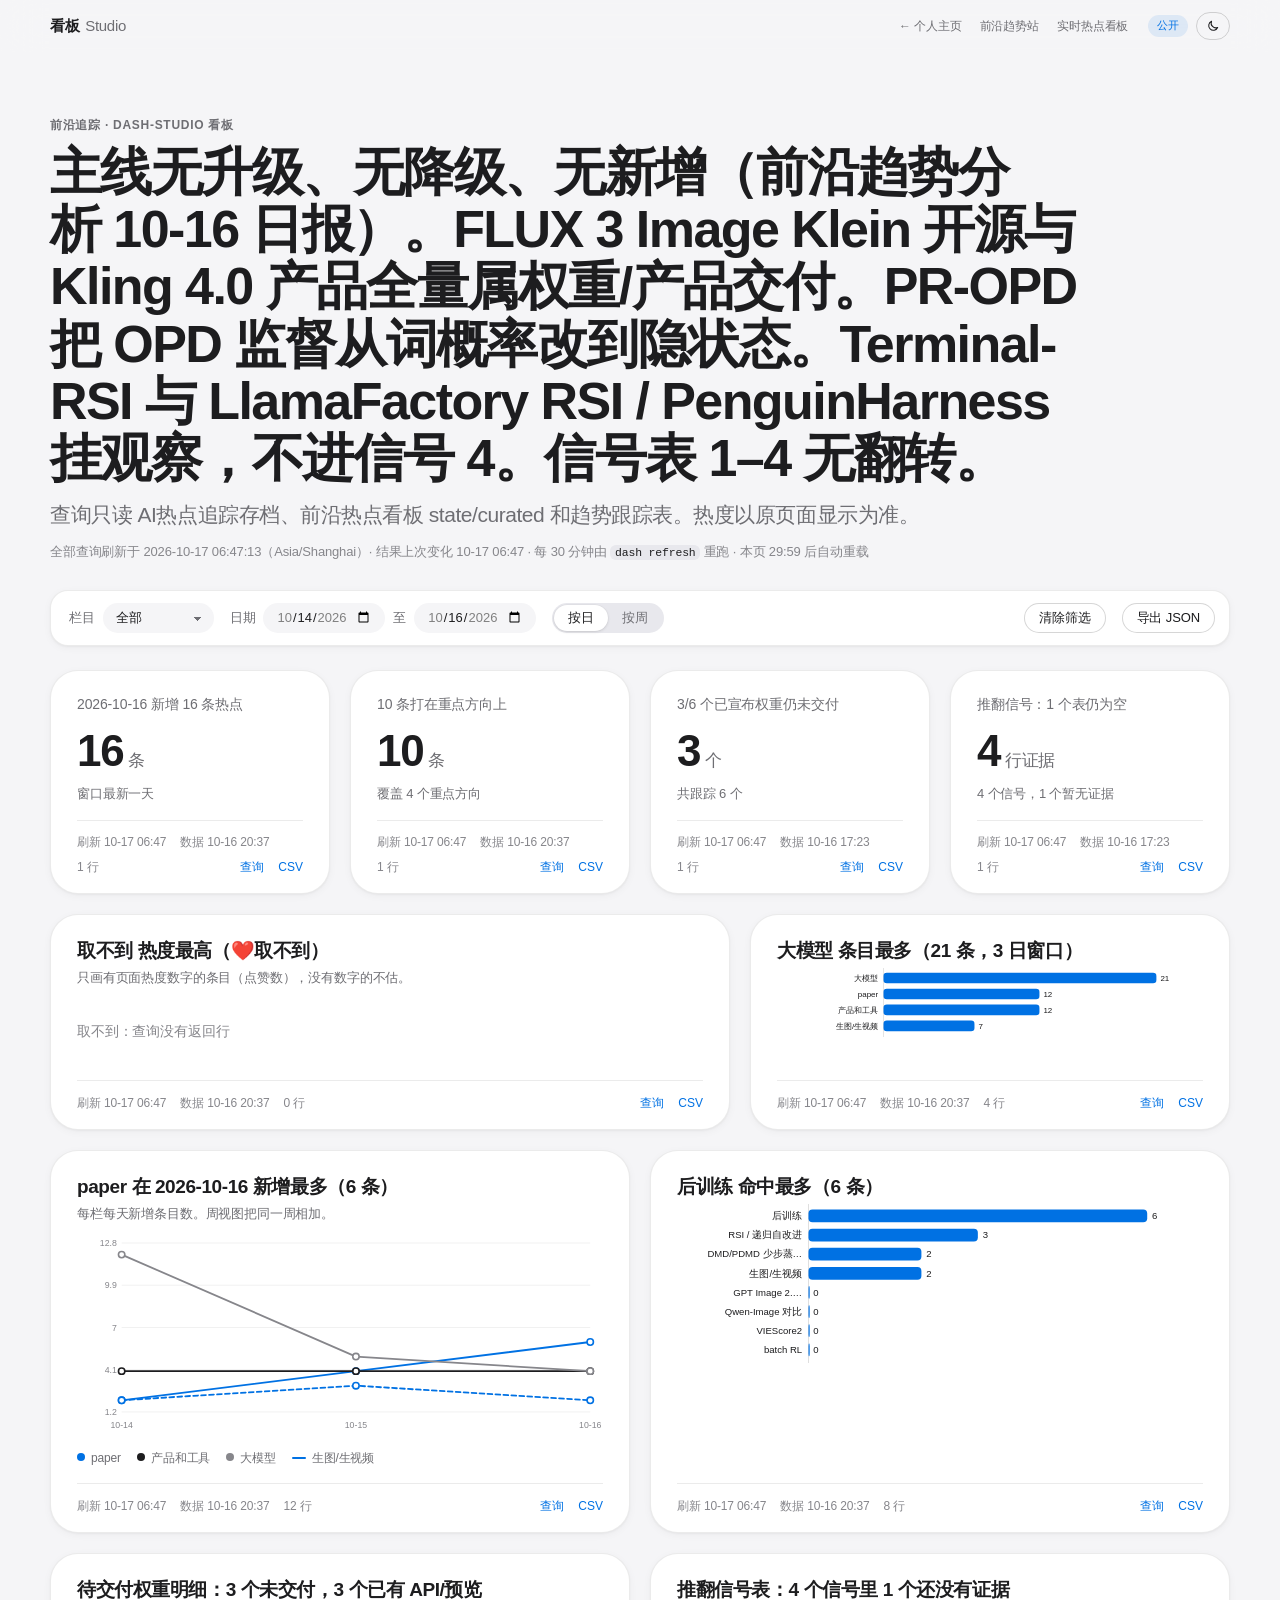
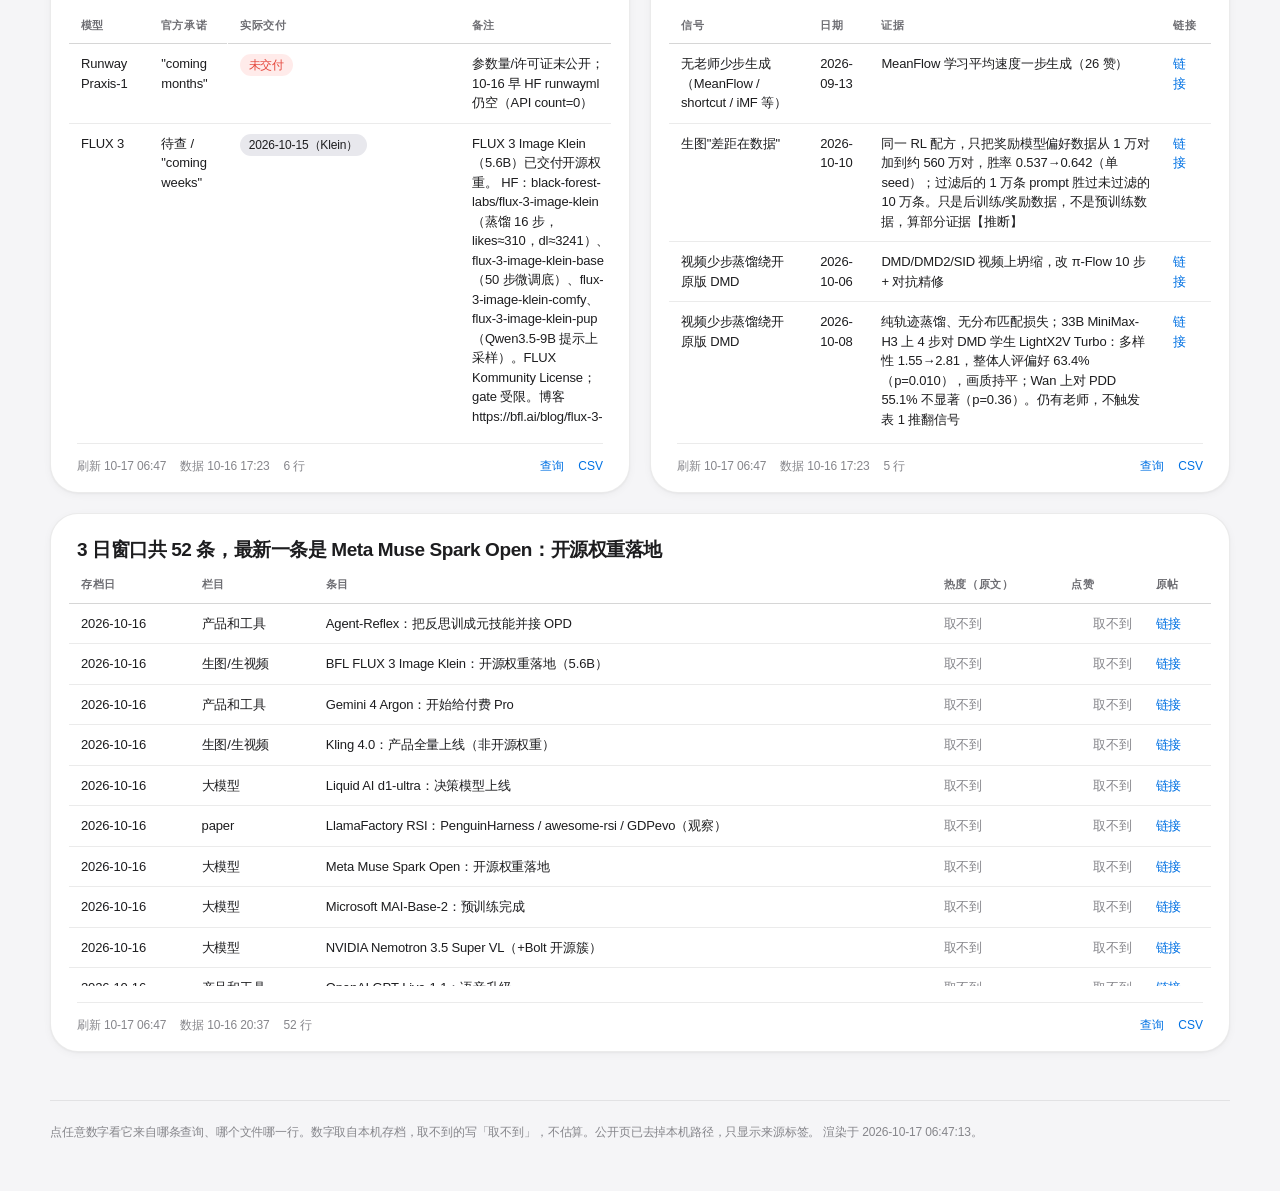
==== commit d3fd2620: "studio: sync frontier dashboard 2026-10-17 06:47 (Asia/Shanghai)" ====
--- a/studio/index.html
+++ b/studio/index.html
@@ -140,7 +140,7 @@
   <footer class="foot" id="foot"></footer>
 </main>
 <div id="pop" class="pop" role="dialog" aria-modal="false" hidden></div>
-<script id="dash-data" type="application/json">{"name": "frontier", "title": "前沿追踪 · dash-studio 看板", "conclusion": "主线无升级、无降级、无新增（前沿趋势分析 10-16 日报）。FLUX 3 Image Klein 开源与 Kling 4.0 产品全量属权重/产品交付。PR-OPD 把 OPD 监督从词概率改到隐状态。Terminal-RSI 与 LlamaFactory RSI / PenguinHarness 挂观察，不进信号 4。信号表 1–4 无翻转。", "subtitle": "查询只读 AI热点追踪存档、前沿热点看板 state/curated 和趋势跟踪表。热度以原页面显示为准。", "visibility": "public", "domain": "frontier", "refreshed_at": "2026-10-16 20:14:36", "last_changed_at": "2026-10-16 20:14:36", "rendered_at": "2026-10-16 20:14:36", "reload_min": 30, "interval_min": 30, "grain": {"column": "day", "default": "daily"}, "filters": [{"id": "section", "label": "栏目", "type": "select", "column": "section_name"}, {"id": "day", "label": "日期", "type": "daterange", "column": "day"}], "tiles": [{"id": "conclusion", "type": "text", "title": "前沿热点看板结论（state.json）", "subtitle": null, "text": "主线无升级、无降级、无新增（前沿趋势分析 10-16 日报）。FLUX 3 Image Klein 开源与 Kling 4.0 产品全量属权重/产品交付。PR-OPD 把 OPD 监督从词概率改到隐状态。Terminal-RSI 与 LlamaFactory RSI / PenguinHarness 挂观察，不进信号 4。信号表 1–4 无翻转。（看板 2026-10-16 20:12，存档 2026-10-16）", "sql": "SELECT conclusion, built_at, archive_date, _src, _line, _label FROM frontier_meta", "title_sql": null, "columns": ["conclusion", "built_at", "archive_date", "_line", "_label"], "rows": [["主线无升级、无降级、无新增（前沿趋势分析 10-16 日报）。FLUX 3 Image Klein 开源与 Kling 4.0 产品全量属权重/产品交付。PR-OPD 把 OPD 监督从词概率改到隐状态。Terminal-RSI 与 LlamaFactory RSI / PenguinHarness 挂观察，不进信号 4。信号表 1–4 无翻转。", "2026-10-16 20:12", "2026-10-16", "$.conclusion", "前沿热点看板 · state.json"]], "sources": [{"label": "前沿热点看板 · state.json"}], "refreshed_at": "2026-10-16 20:14:36", "changed_at": "2026-10-16 20:14:36", "data_time": "2026-10-16 20:12", "error": null, "last_ok": null, "opts": {"hidden": true}}, {"id": "kpi_today", "type": "kpi", "title": "2026-10-16 新增 16 条热点", "subtitle": null, "text": null, "sql": "SELECT CAST(day AS VARCHAR) AS day, count(*) AS n, string_agg(DISTINCT _src, '; ' ORDER BY _src) AS _src, min(_label) AS _label\nFROM frontier_items WHERE day = (SELECT max(day) FROM frontier_items) GROUP BY day", "title_sql": null, "columns": ["day", "n", "_label"], "rows": [["2026-10-16", 16, "前沿热点看板 · curated/2026-10-16.json"]], "sources": [{"label": "前沿热点看板 · curated/2026-10-14.json"}, {"label": "前沿热点看板 · curated/2026-10-15.json"}, {"label": "前沿热点看板 · curated/2026-10-16.json"}, {"label": "前沿热点看板 · state.json"}], "refreshed_at": "2026-10-16 20:14:36", "changed_at": "2026-10-16 20:14:36", "data_time": "2026-10-16 20:12", "error": null, "last_ok": null, "opts": {"value": "n", "fmt": "int", "sub": "窗口最新一天", "w": 3, "unit": "条"}}, {"id": "kpi_focus", "type": "kpi", "title": "10 条打在重点方向上", "subtitle": null, "text": null, "sql": "SELECT count(DISTINCT item_id) AS n, count(DISTINCT topic_id) FILTER (WHERE item_id IS NOT NULL) AS topics,\n       min(_src) AS _src, min(_label) AS _label FROM frontier_focus", "title_sql": null, "columns": ["n", "topics", "_label"], "rows": [[10, 4, "前沿热点看板 · state.json"]], "sources": [{"label": "前沿热点看板 · focus.json"}, {"label": "前沿热点看板 · state.json"}], "refreshed_at": "2026-10-16 20:14:36", "changed_at": "2026-10-16 20:14:36", "data_time": "2026-10-16 20:12", "error": null, "last_ok": null, "opts": {"value": "n", "fmt": "int", "sub": "覆盖 {topics} 个重点方向", "w": 3, "unit": "条"}}, {"id": "kpi_weights", "type": "kpi", "title": "3/6 个已宣布权重仍未交付", "subtitle": null, "text": null, "sql": "SELECT count(*) FILTER (WHERE NOT is_delivered) AS pending, count(*) AS total, min(_src) AS _src, min(_label) AS _label\nFROM frontier_weights", "title_sql": null, "columns": ["pending", "total", "_label"], "rows": [[3, 6, "AI热点追踪存档 · weights-tracker.md"]], "sources": [{"label": "AI热点追踪存档 · weights-tracker.md"}], "refreshed_at": "2026-10-16 20:14:36", "changed_at": "2026-10-16 09:55:36", "data_time": "2026-10-16 17:23", "error": null, "last_ok": null, "opts": {"value": "pending", "fmt": "int", "sub": "共跟踪 {total} 个", "w": 3, "unit": "个"}}, {"id": "kpi_signals", "type": "kpi", "title": "推翻信号：1 个表仍为空", "subtitle": null, "text": null, "sql": "SELECT count(*) FILTER (WHERE date IS NOT NULL) AS evidence, count(DISTINCT signal) FILTER (WHERE date IS NULL) AS empty,\n       count(DISTINCT signal) AS signals, min(_src) AS _src, min(_label) AS _label FROM frontier_signals", "title_sql": null, "columns": ["evidence", "empty", "signals", "_label"], "rows": [[4, 1, 4, "AI热点追踪存档 · signals-tracker.md"]], "sources": [{"label": "AI热点追踪存档 · signals-tracker.md"}], "refreshed_at": "2026-10-16 20:14:36", "changed_at": "2026-10-11 13:08:16", "data_time": "2026-10-16 17:23", "error": null, "last_ok": null, "opts": {"value": "evidence", "fmt": "int", "sub": "{signals} 个信号，{empty} 个暂无证据", "w": 3, "unit": "行证据"}}, {"id": "heat_top", "type": "bar", "title": "取不到 热度最高（❤️取不到）", "subtitle": "只画有页面热度数字的条目（点赞数），没有数字的不估。", "text": null, "sql": "SELECT title, section_name, CAST(day AS VARCHAR) AS day, heat_value, heat_text, url, _src, _line, _label\nFROM frontier_items WHERE heat_value IS NOT NULL ORDER BY heat_value DESC, title LIMIT 12", "title_sql": null, "columns": ["title", "section_name", "day", "heat_value", "heat_text", "url", "_line", "_label"], "rows": [], "sources": [{"label": "前沿热点看板 · curated/2026-10-14.json"}, {"label": "前沿热点看板 · curated/2026-10-15.json"}, {"label": "前沿热点看板 · curated/2026-10-16.json"}, {"label": "前沿热点看板 · state.json"}], "refreshed_at": "2026-10-16 20:14:36", "changed_at": "2026-10-15 09:38:36", "data_time": "2026-10-16 20:12", "error": null, "last_ok": null, "opts": {"label": "title", "value": "heat_value", "fmt": "int", "filters": ["section", "day"], "w": 7}}, {"id": "section_mix", "type": "bar", "title": "大模型 条目最多（21 条，3 日窗口）", "subtitle": null, "text": null, "sql": "SELECT section_name, count(*) AS n, string_agg(DISTINCT _src, '; ' ORDER BY _src) AS _src, string_agg(DISTINCT _label, '; ' ORDER BY _label) AS _label\nFROM frontier_items GROUP BY section_name ORDER BY n DESC, section_name", "title_sql": null, "columns": ["section_name", "n", "_label"], "rows": [["大模型", 21, "前沿热点看板 · curated/2026-10-14.json; 前沿热点看板 · curated/2026-10-15.json; 前沿热点看板 · curated/2026-10-16.json"], ["paper", 12, "前沿热点看板 · curated/2026-10-14.json; 前沿热点看板 · curated/2026-10-15.json; 前沿热点看板 · curated/2026-10-16.json"], ["产品和工具", 12, "前沿热点看板 · curated/2026-10-14.json; 前沿热点看板 · curated/2026-10-15.json; 前沿热点看板 · curated/2026-10-16.json"], ["生图/生视频", 7, "前沿热点看板 · curated/2026-10-14.json; 前沿热点看板 · curated/2026-10-15.json; 前沿热点看板 · curated/2026-10-16.json"]], "sources": [{"label": "前沿热点看板 · curated/2026-10-14.json"}, {"label": "前沿热点看板 · curated/2026-10-15.json"}, {"label": "前沿热点看板 · curated/2026-10-16.json"}, {"label": "前沿热点看板 · state.json"}], "refreshed_at": "2026-10-16 20:14:36", "changed_at": "2026-10-16 20:14:36", "data_time": "2026-10-16 20:12", "error": null, "last_ok": null, "opts": {"label": "section_name", "value": "n", "fmt": "int", "w": 5}}, {"id": "daily_line", "type": "line", "title": "paper 在 2026-10-16 新增最多（6 条）", "subtitle": "每栏每天新增条目数。周视图把同一周相加。", "text": null, "sql": "SELECT CAST(day AS VARCHAR) AS day, section_name, count(*) AS n, string_agg(DISTINCT _src, '; ' ORDER BY _src) AS _src, min(_label) AS _label\nFROM frontier_items GROUP BY ALL ORDER BY day, section_name", "title_sql": "SELECT section_name, CAST(day AS VARCHAR) AS day, count(*) AS n FROM frontier_items\nWHERE day = (SELECT max(day) FROM frontier_items) GROUP BY ALL ORDER BY n DESC, section_name LIMIT 1", "columns": ["day", "section_name", "n", "_label"], "rows": [["2026-10-14", "paper", 2, "前沿热点看板 · curated/2026-10-14.json"], ["2026-10-14", "产品和工具", 4, "前沿热点看板 · curated/2026-10-14.json"], ["2026-10-14", "大模型", 12, "前沿热点看板 · curated/2026-10-14.json"], ["2026-10-14", "生图/生视频", 2, "前沿热点看板 · curated/2026-10-14.json"], ["2026-10-15", "paper", 4, "前沿热点看板 · curated/2026-10-15.json"], ["2026-10-15", "产品和工具", 4, "前沿热点看板 · curated/2026-10-15.json"], ["2026-10-15", "大模型", 5, "前沿热点看板 · curated/2026-10-15.json"], ["2026-10-15", "生图/生视频", 3, "前沿热点看板 · curated/2026-10-15.json"], ["2026-10-16", "paper", 6, "前沿热点看板 · curated/2026-10-16.json"], ["2026-10-16", "产品和工具", 4, "前沿热点看板 · curated/2026-10-16.json"], ["2026-10-16", "大模型", 4, "前沿热点看板 · curated/2026-10-16.json"], ["2026-10-16", "生图/生视频", 2, "前沿热点看板 · curated/2026-10-16.json"]], "sources": [{"label": "前沿热点看板 · curated/2026-10-14.json"}, {"label": "前沿热点看板 · curated/2026-10-15.json"}, {"label": "前沿热点看板 · curated/2026-10-16.json"}, {"label": "前沿热点看板 · state.json"}], "refreshed_at": "2026-10-16 20:14:36", "changed_at": "2026-10-16 20:14:36", "data_time": "2026-10-16 20:12", "error": null, "last_ok": null, "opts": {"x": "day", "y": "n", "series": "section_name", "fmt": "int", "agg": "sum", "grain": true, "filters": ["section", "day"], "w": 6}}, {"id": "focus_bar", "type": "bar", "title": "后训练 命中最多（6 条）", "subtitle": null, "text": null, "sql": "SELECT topic, count(item_id) AS n, string_agg(item_id, ', ' ORDER BY item_id) AS items, min(_src) AS _src, min(_label) AS _label\nFROM frontier_focus GROUP BY topic ORDER BY n DESC, topic", "title_sql": null, "columns": ["topic", "n", "items", "_label"], "rows": [["后训练", 6, "agent-reflex, llamafactory-rsi, mai-base-2, pr-opd, rsi-nav, terminal-rsi", "前沿热点看板 · state.json"], ["RSI / 递归自改进", 3, "llamafactory-rsi, rsi-nav, terminal-rsi", "前沿热点看板 · state.json"], ["DMD/PDMD 少步蒸馏（扩散蒸馏）", 2, "repforcing, speculative-forcing", "前沿热点看板 · state.json"], ["生图/生视频", 2, "flux-3-image-klein, kling-4-0-ga", "前沿热点看板 · state.json"], ["GPT Image 2.5 拆解", 0, null, "前沿热点看板 · state.json"], ["Qwen-Image 对比", 0, null, "前沿热点看板 · state.json"], ["VIEScore2", 0, null, "前沿热点看板 · state.json"], ["batch RL", 0, null, "前沿热点看板 · state.json"]], "sources": [{"label": "前沿热点看板 · focus.json"}, {"label": "前沿热点看板 · state.json"}], "refreshed_at": "2026-10-16 20:14:36", "changed_at": "2026-10-16 20:14:36", "data_time": "2026-10-16 20:12", "error": null, "last_ok": null, "opts": {"label": "topic", "value": "n", "fmt": "int", "w": 6}}, {"id": "weights", "type": "table", "title": "待交付权重明细：3 个未交付，3 个已有 API/预览", "subtitle": null, "text": null, "sql": "SELECT model, announced, promised, delivered, note, _src, _line, _label FROM frontier_weights", "title_sql": "SELECT count(*) FILTER (WHERE NOT is_delivered) AS pending,\n       count(*) FILTER (WHERE announced ILIKE '%preview%' OR announced LIKE '%API%' OR note LIKE '%API%' OR note ILIKE '%preview%') AS preview\nFROM frontier_weights", "columns": ["model", "announced", "promised", "delivered", "note", "_line", "_label"], "rows": [["Runway Praxis-1", "10-01 宣布 open-weights，仅 3 家合作方", "\"coming months\"", "未交付", "参数量/许可证未公开；10-16 早 HF runwayml 仍空（API count=0）", "7", "AI热点追踪存档 · weights-tracker.md"], ["FLUX 3", "宣布开源权重", "待查 / \"coming weeks\"", "2026-10-15（Klein）", "FLUX 3 Image Klein（5.6B）已交付开源权重。 HF：black-forest-labs/flux-3-image-klein（蒸馏 16 步，likes≈310，dl≈3241）、flux-3-image-klein-base（50 步微调底）、flux-3-image-klein-comfy、flux-3-image-klein-pup（Qwen3.5-9B 提示上采样）。FLUX Kommunity License；gate 受限。博客 https://bfl.ai/blog/flux-3-image-klein ；推理码 https://github.com/black-forest-labs/flux-3-image-klein 。完整非-Klein FLUX 3 Image 仍非本批开源对象（博客称 Klein 是 FLUX 3 家族第二件开源，继 Action）。Action 仍在（flux-3-action-*）。", "8", "AI热点追踪存档 · weights-tracker.md"], ["可灵 Kling 4.0", "产品本身（非开源模型）", "10-07 官方\"即将上线\" / launching soon", "2026-10-15（产品全量）", "产品全量上线。 官方 release history 2026-10-15 Major；首页 All-New Kling 4.0；MCP/CLI 可用。用户指南列 3–30s、4K、最多 10 keyframe / 15 参考。企业/开发者 API 与 10-bit HDR 仍 coming soon（非权重交付）。", "9", "AI热点追踪存档 · weights-tracker.md"], ["Mistral Large 4", "官方说月底", "10/27–10/31（各家报道）", "未交付", "10-16 早 HF mistralai 最新为 Timestral-28M/123M/209M（10-15 改）；无 Large 4", "10", "AI热点追踪存档 · weights-tracker.md"], ["Reflection Beam", "官方说本月晚些时候，Apache 2.0，附技术报告", "10 月下旬", "未交付", "10-16 早 ReflectionAI / reflectionai / Reflection-AI 等 org/user 仍空（models=[]）", "11", "AI热点追踪存档 · weights-tracker.md"], ["StepFun Step 5 Preview", "宣布 open weights；OpenRouter Preview 已上线（10-08 起一周免费）", "Oct 15", "2026-10-15（约 09:26–09:31 CST）", "已交付（不重宣为隔夜新件）。 HF：stepfun-ai/Step-5-Preview（likes≈79，dl≈144）、Step-5-Preview-BF16（51/126）、Step-5-Preview-NVFP4（12/17）。lastModified 仍 10-15T01:26–01:31Z；无新变体。", "12", "AI热点追踪存档 · weights-tracker.md"]], "sources": [{"label": "AI热点追踪存档 · weights-tracker.md"}], "refreshed_at": "2026-10-16 20:14:36", "changed_at": "2026-10-16 17:39:30", "data_time": "2026-10-16 17:23", "error": null, "last_ok": null, "opts": {"columns": [{"col": "model", "label": "模型"}, {"col": "promised", "label": "官方承诺"}, {"col": "delivered", "label": "实际交付", "chip": true}, {"col": "note", "label": "备注"}], "w": 6}}, {"id": "signals", "type": "table", "title": "推翻信号表：4 个信号里 1 个还没有证据", "subtitle": null, "text": null, "sql": "SELECT signal, date, source, content, url, _src, _line, _label FROM frontier_signals", "title_sql": "SELECT count(DISTINCT signal) AS n, count(DISTINCT signal) FILTER (WHERE date IS NULL) AS empty FROM frontier_signals", "columns": ["signal", "date", "source", "content", "url", "_line", "_label"], "rows": [["无老师少步生成（MeanFlow / shortcut / iMF 等）", "2026-09-13", "XHS 收藏 #62", "MeanFlow 学习平均速度一步生成（26 赞）", "https://www.xiaohongshu.com/explore/6aa6b74f000000002502fef7", "10", "AI热点追踪存档 · signals-tracker.md"], ["生图\"差距在数据\"", "2026-10-10", "Arena T2I 奖励论文（HF Daily 10-09）", "同一 RL 配方，只把奖励模型偏好数据从 1 万对加到约 560 万对，胜率 0.537→0.642（单 seed）；过滤后的 1 万条 prompt 胜过未过滤的 10 万条。只是后训练/奖励数据，不是预训练数据，算部分证据【推断】", "https://arxiv.org/abs/2610.02967", "18", "AI热点追踪存档 · signals-tracker.md"], ["视频少步蒸馏绕开原版 DMD", "2026-10-06", "Kandinsky 6.0 报告", "DMD/DMD2/SID 视频上坍缩，改 π-Flow 10 步 + 对抗精修", "https://arxiv.org/abs/2610.05608", "30", "AI热点追踪存档 · signals-tracker.md"], ["视频少步蒸馏绕开原版 DMD", "2026-10-08", "PTD（NVIDIA+EPFL）", "纯轨迹蒸馏、无分布匹配损失；33B MiniMax-H3 上 4 步对 DMD 学生 LightX2V Turbo：多样性 1.55→2.81，整体人评偏好 63.4%（p=0.010），画质持平；Wan 上对 PDD 55.1% 不显著（p=0.36）。仍有老师，不触发表 1 推翻信号", "https://arxiv.org/abs/2610.11498", "31", "AI热点追踪存档 · signals-tracker.md"], ["世界模型里做 RL 训权重（2026-10-11 新增，前沿趋势分析定义）", null, null, null, null, "53", "AI热点追踪存档 · signals-tracker.md"]], "sources": [{"label": "AI热点追踪存档 · signals-tracker.md"}], "refreshed_at": "2026-10-16 20:14:36", "changed_at": "2026-10-12 12:21:42", "data_time": "2026-10-16 17:23", "error": null, "last_ok": null, "opts": {"columns": [{"col": "signal", "label": "信号"}, {"col": "date", "label": "日期"}, {"col": "content", "label": "证据"}, {"col": "url", "label": "链接", "link": true}], "w": 6}}, {"id": "items", "type": "table", "title": "3 日窗口共 52 条，最新一条是 Meta Muse Spark Open：开源权重落地", "subtitle": null, "text": null, "sql": "SELECT CAST(day AS VARCHAR) AS day, section_name, title, summary, posted, heat_text, heat_value, url, focus, _src, _line, _label\nFROM frontier_items ORDER BY day DESC, heat_value DESC NULLS LAST, title", "title_sql": "SELECT (SELECT count(*) FROM frontier_items) AS n, title FROM frontier_items ORDER BY posted DESC NULLS LAST LIMIT 1", "columns": ["day", "section_name", "title", "summary", "posted", "heat_text", "heat_value", "url", "focus", "_line", "_label"], "rows": [["2026-10-16", "产品和工具", "Agent-Reflex：把反思训成元技能并接 OPD", "RSD→ReSFT→ORPO；称 8B 在 τ²-Bench 等与 AgentNoiseBench 上超对照。代码/模型/数据称已开源，正文无仓库地址。Agent 工具进产品和工具栏，不进训练配方时间线。", "2026-10-16", null, null, "https://www.xiaohongshu.com/explore/6ad176eb000000000a023985", "post-training", "$.extras[9]", "前沿热点看板 · curated/2026-10-16.json"], ["2026-10-16", "生图/生视频", "BFL FLUX 3 Image Klein：开源权重落地（5.6B）", "单消费级 GPU、原生 4K、bbox 编辑。与已报 FLUX 3 Video 定价分开。HF black-forest-labs/flux-3-image-klein。权重跟踪：Klein 记交付；完整非-Klein FLUX 3 Image 仍非本批。六件套其余仍空。", "2026-10-16", null, null, "https://bfl.ai/blog/flux-3-image-klein", "image-video-gen", "$.extras[6]", "前沿热点看板 · curated/2026-10-16.json"], ["2026-10-16", "产品和工具", "Gemini 4 Argon：开始给付费 Pro", "小红书称 Antigravity 向付费 Google AI Pro 放 Argon 配额【笔记转述】。续热，非首发；不改训练类主线。", "2026-10-16", null, null, "https://www.xiaohongshu.com/explore/6ad181eb000000001b023dac", null, "$.extras[5]", "前沿热点看板 · curated/2026-10-16.json"], ["2026-10-16", "生图/生视频", "Kling 4.0：产品全量上线（非开源权重）", "新 UI + MCP/CLI；官方 release history 标 2026-10-15 Major。HDR 4K/API 将至。产品全量，非 OSS 权重。", "2026-10-16", null, null, "https://x.com/Kling_ai/status/2110747537187709424", "image-video-gen", "$.extras[7]", "前沿热点看板 · curated/2026-10-16.json"], ["2026-10-16", "大模型", "Liquid AI d1-ultra：决策模型上线", "Artificial Analysis Decision Index #1（65）【官方自报】；多模态、44 语；同日 OpenRouter/Vercel。决策模型产品事件，不进训练方法主线。", "2026-10-16", null, null, "https://x.com/liquidai/status/2110777964489285875", null, "$.extras[1]", "前沿热点看板 · curated/2026-10-16.json"], ["2026-10-16", "paper", "LlamaFactory RSI：PenguinHarness / awesome-rsi / GDPevo（观察）", "@code_hiyouga 称 GitHub 过 70k★ 后做「LlamaFactory of recursive self-improvement」。三件：主仓 PenguinHarness（Prism-Shadow/penguin-harness，★2669；README：model 固定、演进 harness，OPRO/APE/ACE/AWM + snapshot）、awesome-rsi（★740）、企业评测 GDPevo（★85）。无 WM 内 RL 留存训权重 → 挂 RSI/harness 观察、不进信号表 4、不升档（趋势分析已定性）。", "2026-10-16", null, null, "https://github.com/Prism-Shadow/penguin-harness", "post-training,rsi", "$.extras[13]", "前沿热点看板 · curated/2026-10-16.json"], ["2026-10-16", "大模型", "Meta Muse Spark Open：开源权重落地", "总参约 816B、激活约 42B、上下文 1M；定位 coding+agentic。属开源权重/agent 栈事件，不进训练方法主线。", "2026-10-16", null, null, "https://x.com/AIatMeta/status/2110779754274292212", null, "$.extras[0]", "前沿热点看板 · curated/2026-10-16.json"], ["2026-10-16", "大模型", "Microsoft MAI-Base-2：预训练完成", "报道 MoE 约 80B active / 2.8T total、16K GB200、约 38 天、约 50T tokens；后训练进行中；Foundry 合作伙伴 —— 非公开 open-weight【新闻】。预训练完 ≠ HF 交付。", "2026-10-16", null, null, "https://x.com/i/trending/2110798757025702396", "post-training", "$.extras[3]", "前沿热点看板 · curated/2026-10-16.json"], ["2026-10-16", "大模型", "NVIDIA Nemotron 3.5 Super VL（+Bolt 开源簇）", "视觉+推理+工具，面向 agent。新闻簇称约 120B/12B 激活【新闻摘要】。开源权重/agent 栈，不进训练方法主线。", "2026-10-16", null, null, "https://x.com/nvidia/status/2110750157272719562", null, "$.extras[2]", "前沿热点看板 · curated/2026-10-16.json"], ["2026-10-16", "产品和工具", "OpenAI GPT-Live-1.1：语音升级", "多语口音、减少 “checking…”；FR/DE/HI/MX-ES/KO/JA。ChatGPT/Codex 可用，API 将至。产品事件，不进主线。", "2026-10-16", null, null, "https://x.com/OpenAI/status/2110797830361436604", null, "$.extras[4]", "前沿热点看板 · curated/2026-10-16.json"], ["2026-10-16", "产品和工具", "OpenUI 1.0：Agent 交互界面框架", "开源协议/运行时：agent 用 schema + OpenUI Lang 组合地图、表单、图表、按钮；支持 React/Vue/Svelte/Angular。仓库 thesysdev/openui（★约 11203）+ openui.com。午间 Agent 栏空、傍晚放大。Agent 工具进产品和工具栏，不碰训练配方。", "2026-10-16", null, null, "https://github.com/thesysdev/openui", null, "$.extras[12]", "前沿热点看板 · curated/2026-10-16.json"], ["2026-10-16", "paper", "PR-OPD：事后技能对齐隐藏状态", "先 GRPO，再让策略写事后技能，并对齐各层隐状态（非词概率）。Qwen2.5-3B 相对 GRPO：ALFWorld All +4.7pp（66.4→71.1），WebShop Acc +11.7pp（55.5→67.2）【证实，表 1】；技能在场时 WebShop 42.2%→56.2%，改动的采样 token 概率不足四分之一、隐状态改动超过八成【证实，作者自报】。挂主线 1–2 OPD 观察，加固适用条件，不升档。", "2026-10-16", null, null, "https://arxiv.org/abs/2609.36642", "post-training", "$.extras[8]", "前沿热点看板 · curated/2026-10-16.json"], ["2026-10-16", "paper", "RSI-Nav：观察，不进信号表 4", "Qwen3.5-9B 统一 VL2A/VA2L；自产指令→自执行→筛样本→更新。R2R-CE 成功率笔记称 68.6%（+15.7pp）【笔记转述】。数据中心闭环，非 WM 内 RL。挂观察、不升档。基线仍 RSI-Anything / RIWANav；ClawLoop 不进表。", "2026-10-16", null, null, "https://arxiv.org/abs/2610.15782", "post-training,rsi", "$.extras[10]", "前沿热点看板 · curated/2026-10-16.json"], ["2026-10-16", "paper", "RepForcing：表征 teacher forcing，仍接 asymmetric DMD", "用表征空间 teacher forcing 换中间 AR 老师+因果 ODE 初始化，随后仍做 asymmetric DMD；4 步 chunk VBench Total 84.04→84.66【证实，作者自报】。与 Causal Forcing / Glance Forcing 同族旁证，挂表 3 观察、不进正表。", "2026-10-16", null, null, "https://arxiv.org/abs/2610.20111", "dmd-distill", "$.extras[15]", "前沿热点看板 · curated/2026-10-16.json"], ["2026-10-16", "paper", "Speculative Forcing：AR 视频中间步投机加速（非绕开 DMD）", "AR 视频中间步投机加速【证实，摘要】；非 π-Flow / PTD 式绕开 DMD。挂表 3 / 主线 5 旁证，不进正表、不升档。", "2026-10-16", null, null, "https://arxiv.org/abs/2610.22347", "dmd-distill", "$.extras[14]", "前沿热点看板 · curated/2026-10-16.json"], ["2026-10-16", "paper", "Terminal-RSI：终端 agent 递归改写 + 策略精炼（观察）", "交替 RSR（自改写）与 RPR（策略精炼），RPR 更新策略权重；Qwen3.8-27B 底座。作者称四套终端基准宏均 50.58%（较底座 +29.90pp）；TB2.1 86.52% / Hard 79%【作者自报】。环境是终端沙箱+保护校验器，不是 learned WM 内 RL → 挂 RSI/harness 观察、不进信号表 4、不升档（趋势分析已定性）。", "2026-10-16", null, null, "https://arxiv.org/abs/2610.22192", "post-training,rsi", "$.extras[11]", "前沿热点看板 · curated/2026-10-16.json"], ["2026-10-15", "paper", "ActionOPD：动作级 OPD（黑盒教师）", "在学生状态上对齐教师语义动作，不需教师 token 概率或同 tokenizer。Qwen3-4B/8B 四 OOD 基准均分相对 Base +3.3–6.9 个百分点【作者自报】。挂主线 1–2 OPD 观察，不升档。", "2026-10-15", null, null, "https://arxiv.org/abs/2610.19820", null, "$.extras[15]", "前沿热点看板 · curated/2026-10-15.json"], ["2026-10-15", "产品和工具", "BFL：FLUX 3 Video 提速约 2×、原生 2K/4K 成本约降 50%", "服务侧优化。当时不是 FLUX 3 Image 权重交付；Image Klein 已于次日早报记开源（见 10-16 卡）。", "2026-10-15", null, null, "https://x.com/bfl_ai/status/2110386847528681774", null, "$.extras[8]", "前沿热点看板 · curated/2026-10-15.json"], ["2026-10-15", "生图/生视频", "Data-Space Iteration：少步丢掉 flow 固定离散", "改成 data-space iteration；训练仍要 online rollout，DMD 训练不变；只做了 ImageNet。表 1/3 不翻转。", "2026-10-15", null, null, "https://arxiv.org/abs/2610.12102", null, "$.extras[5]", "前沿热点看板 · curated/2026-10-15.json"], ["2026-10-15", "生图/生视频", "FlashVSR+：RY-DMD 把不可微奖励塞进单步 DMD", "奖励只打分不反传。视频超分 OCR 与单步 SDXL OCR 有笔记数字。不升档。", "2026-10-15", null, null, "https://www.xiaohongshu.com/explore/6acf4782000000000a024221", null, "$.extras[7]", "前沿热点看板 · curated/2026-10-15.json"], ["2026-10-15", "paper", "Glance Forcing：单条 PF-ODE 视频少步", "Slow/Fast LoRA；单条 PF-ODE 时 VBench 84.04→84.22 超 Causal Forcing【作者自报】。PF-ODE 主要拉直少步几何，分布质量仍靠后续 DMD【证实，摘要】；不是绕开 DMD。挂表 3 / 主线 5 旁证，不升档。", "2026-10-15", null, null, "https://arxiv.org/abs/2610.20220", null, "$.extras[13]", "前沿热点看板 · curated/2026-10-15.json"], ["2026-10-15", "产品和工具", "JEV-35B：单次前向结构化决策头", "基于 Qwen3.5-35B-A3B 的开源决策头（Apache-2.0）；约 35B 总参 / 3B 激活。定位与托管 Jev 同族：单次前向结构化决策，不做逐 token 生成。自报 Decision Index 0.3=59.73【未进官方榜】。属开源决策头，非统一理解+生成，不进训练方法主线。", "2026-10-15", null, null, "https://huggingface.co/autotrust/JEV-35B", null, "$.extras[9]", "前沿热点看板 · curated/2026-10-15.json"], ["2026-10-15", "产品和工具", "Jev 1.14 预览：实验性图像 / box / 长上下文", "TypeSafe 托管 Jev 上 jev-preview（约一周后切 jev-latest）。多语微调；图像、box 框、长上下文需 danger-zone 头。独立评测口径：MMLU-Redux 95.0 / ARC-C 97.6 表内最高；MathQA 相对 frontier 中位约 −17.7。产品用法：路由/审核/置信度门控；不当推理机。不进信号表 1–4。", "2026-10-15", null, null, "https://typesafe.ai/blog/jev-1-14", null, "$.extras[11]", "前沿热点看板 · curated/2026-10-15.json"], ["2026-10-15", "产品和工具", "JevAny：任意骨干 → typed 决策头 / LoRA", "把任意骨干训成 typed 决策头。与 JEV-35B 同属开源仿制/迁移路线。研究侧可当决策头数据源候选【推断】；日常降为简讯，不进训练方法主线。", "2026-10-15", null, null, "https://jevland.mnimiy.com/projects/jevany/", null, "$.extras[12]", "前沿热点看板 · curated/2026-10-15.json"], ["2026-10-15", "大模型", "Ling-3.1-flash：蚂蚁开源权重落地", "HF inclusionAI/Ling-3.1-flash，MIT。总参约 560B、激活约 25B、上下文 1M。主打 agent/原型；属开源权重/agent 栈事件，不进训练方法主线。", "2026-10-15", null, null, "https://huggingface.co/inclusionAI/Ling-3.1-flash", null, "$.extras[0]", "前沿热点看板 · curated/2026-10-15.json"], ["2026-10-15", "大模型", "OPSA：旧稿新解读——OPD 真的在蒸馏吗？", "称教师信号噪声大，学生主要压低坏 token。2608 旧稿今日推热，不升档。", "2026-10-15", null, null, "https://arxiv.org/abs/2608.31046", null, "$.extras[3]", "前沿热点看板 · curated/2026-10-15.json"], ["2026-10-15", "生图/生视频", "PVD：两个半网，算力仍约等于教师一步", "结构/细节两段各半骨干。ImageNet 256 一步等价预算数字未对原文。不升档。", "2026-10-15", null, null, "https://www.xiaohongshu.com/explore/6acf6d1000000000140330f7", null, "$.extras[6]", "前沿热点看板 · curated/2026-10-15.json"], ["2026-10-15", "大模型", "RLVR Rank-1：权重更新主方向外推", "称每步更新主沿 SVD 一主方向，短训后线性外推约 500 步。训练动态，无闭环留存证据，不升档。无 arXiv 号。", "2026-10-15", null, null, "https://www.xiaohongshu.com/explore/6acfc4d80000000018016da8", null, "$.extras[4]", "前沿热点看板 · curated/2026-10-15.json"], ["2026-10-15", "paper", "RSI 午间：AdaRSI / SwarmRSI / VideoHarness-SRSI 挂观察，不进信号表 4", "AdaRSI 先改 harness 再按需微调 VLA（RoboCasa 仿真，非 learned WM 内 RL）。SwarmRSI 是科研 swarm 状态演化。VideoHarness-SRSI 冻 VLM。三者均 harness/RSI 观察。基线仍 RSI-Anything / RIWANav；ClawLoop 不进表。", "2026-10-15", null, null, "https://arxiv.org/abs/2610.20474", null, "$.extras[10]", "前沿热点看板 · curated/2026-10-15.json"], ["2026-10-15", "paper", "Reality Check：11 种 Agentic RL 自蒸馏无一稳超 GRPO", "统一复现自蒸馏 vs GRPO；无一方法全场景稳超 GRPO【证实】。10-16 续热：笔记称仅 PCSD / AgentOPSD 均值超 GRPO（+4.58 / +1.66）；按时长重算后 AgentOPSD ALFWorld 68.10%→37.63%【笔记转述】。挂 Agent RL 自蒸馏适用条件观察。不进主线、不升档。", "2026-10-15", null, null, "https://arxiv.org/abs/2610.19789", null, "$.extras[14]", "前沿热点看板 · curated/2026-10-15.json"], ["2026-10-15", "大模型", "Step 5 Preview：官方开源权重落地", "HF stepfun-ai/Step-5-Preview（及 BF16、NVFP4）。约 600B 总参 / 27B 激活 MoE；StepFun Model License 1.0。属产品/权重事件，不进信号表 1–4。其余五件套仍空。", "2026-10-15", null, null, "https://huggingface.co/stepfun-ai/Step-5-Preview", null, "$.extras[1]", "前沿热点看板 · curated/2026-10-15.json"], ["2026-10-15", "大模型", "策略差蒸馏：有用的可能是相对参照的对数概率差", "常规 OPD 成特例。任务训练差可迁，纯规模差弱甚至无收益。与 Semi-OPD 并列不并篇，不升档。", "2026-10-15", null, null, "https://arxiv.org/abs/2610.13205", null, "$.extras[2]", "前沿热点看板 · curated/2026-10-15.json"], ["2026-10-14", "产品和工具", "AgentSWE：coding agent 造 agent 评测", "BAAI：25 题 Creation/Editing/Optimization。最强 Creation 约 19.1/100、Editing 约 31.6/100【第三方摘要】。评测不是训练报告；记 Agent 工具栏，不进信号 4。", "2026-10-14", null, null, "https://arxiv.org/abs/2610.13361", null, "$.extras[13]", "前沿热点看板 · curated/2026-10-14.json"], ["2026-10-14", "产品和工具", "Anthropic 自研源控：为人设计的基建成 agent 瓶颈", "日合并约 2500→30000。博客级工程叙事，非模型发布。属 Agent 工具，不进训练配方时间线。", "2026-10-14", null, null, "https://x.com/AnthropicAI/status/2110047081414987957", null, "$.extras[8]", "前沿热点看板 · curated/2026-10-14.json"], ["2026-10-14", "大模型", "BranchOPD：不确定决策点分支采样", "相对 Vanilla OPD：数学 avg@16 +18.55pp；ALFWorld ID/OOD 均值 +13.8。只改采哪些额外轨迹，不是换老师。挂主线 1–2 观察、不进正表（与 Semi-OPD「何时离线」同属适用条件）【推断】。", "2026-10-14", null, null, "https://arxiv.org/abs/2610.13481", null, "$.extras[11]", "前沿热点看板 · curated/2026-10-14.json"], ["2026-10-14", "大模型", "ClawLoop：harness 内 SFT/GRPO 多轮自进化", "美团+北大：无外部老师。任务合成→SFT/GRPO 更新权重→诊断反馈进下一轮。Qwen3.6-27B SkillsBench Avg@5 46.3→57.2；Claw-Eval-Live 69.3→76.9（作者自报）。不进信号表 4、RSI 不升档：是 harness 沙箱自进化，不是 WM 内 RL；挂 RSI/harness 权重环观察，与 RSI-Anything 同族旁证。", "2026-10-14", null, null, "https://arxiv.org/abs/2610.14118", null, "$.extras[15]", "前沿热点看板 · curated/2026-10-14.json"], ["2026-10-14", "大模型", "EmbodiedCLBench：具身持续学习评测", "同 DeepRSI 口径：是评测，不触发 RSI 升级。", "2026-10-14", null, null, "https://arxiv.org/abs/2610.13021", null, "$.extras[3]", "前沿热点看板 · curated/2026-10-14.json"], ["2026-10-14", "大模型", "Gemini 4 Argon：Google/DeepMind 官宣全球可用", "昨夜仅为泄露传闻【未证实】，现已坐实。官方 demo：视频教 Apollo 连投 7 次 cornhole；助 Chrome 拆约 600 万行 legacy 消一类崩溃。产品事件，不进主线。", "2026-10-14", null, null, "https://x.com/Google/status/2110041297360699856", null, "$.extras[0]", "前沿热点看板 · curated/2026-10-14.json"], ["2026-10-14", "大模型", "Harness²：开放世界递归 harnessing（冻权重）", "Google Cloud AI Research：冻底座。WorkBuddy 上 GLM-5 相对 base harness 单步最高约 +11.5 分（作者自报）。明确冻权重 → harness 观察；不满足训权重升级条件 → RSI 不升档。", "2026-10-14", null, null, "https://arxiv.org/abs/2610.14224", null, "$.extras[16]", "前沿热点看板 · curated/2026-10-14.json"], ["2026-10-14", "大模型", "Liquid LFM2.5-24B-A2B：开源权重交付", "24B 总参 / 2B 激活、131K 上下文。新闻称偏本地 agent【第三方】。不在原跟踪六件套内。", "2026-10-14", null, null, "https://x.com/liquidai/status/2110055807194931348", null, "$.extras[1]", "前沿热点看板 · curated/2026-10-14.json"], ["2026-10-14", "大模型", "MM-OPD：绘图代码当特权教师", "学生只看图，教师看代码/描述。Qwen3.5-9B ChartQA 85.4→93.7；同数据 SFT 平均掉 3+ 点【笔记转述】。挂主线 1–2 观察，不升档。", "2026-10-14", null, null, "https://arxiv.org/abs/2609.32690", null, "$.extras[2]", "前沿热点看板 · curated/2026-10-14.json"], ["2026-10-14", "大模型", "OPD 负结果：失败题上五种机制不涨反跌", "TUM 等：只在学生当前失败题上训 OPD，五种机制都不涨反跌（作者自报，仅 AIME24 30 题）。只作主线 1–2 方向性反证，不引幅度。「先 SFT 再 OPD」顺序仍是开放冲突。与 BranchOPD 并列挂适用条件观察【推断】。", "2026-10-14", null, null, "https://arxiv.org/abs/2610.18011", null, "$.extras[17]", "前沿热点看板 · curated/2026-10-14.json"], ["2026-10-14", "产品和工具", "OneSearch-VL：统一多模态深度研究 agent", "开放 110K SFT 轨迹 + 10K RL 任务。相对带工具 Qwen3-VL-8B，两新基准高 20.2 / 17.6 百分点【官方自报】。属 Agent 工具，不进训练配方时间线。", "2026-10-14", null, null, "https://arxiv.org/abs/2610.12419", null, "$.extras[10]", "前沿热点看板 · curated/2026-10-14.json"], ["2026-10-14", "大模型", "PluginRSI：插件式递归改进（旧稿旁证）", "9-26 旧稿补漏。harness 旁证，非隔夜新文，不升档。", "2026-10-14", null, null, "https://arxiv.org/abs/2609.32423", null, "$.extras[4]", "前沿热点看板 · curated/2026-10-14.json"], ["2026-10-14", "大模型", "RC-OPD：根因引导的 on-policy 蒸馏", "人大高瓴+北大：定位最早实质错误→局部修复→反事实续写筛选监督。相对 OPSD：Qwen3-1.7B Mean Avg@4 +9.66；4B +5.78；8B +5.70（作者表）。约 10-03 旧稿今日推热；挂主线 1–2 适用条件观察，不进正表。", "2026-10-14", null, null, "https://arxiv.org/abs/2610.03515", null, "$.extras[18]", "前沿热点看板 · curated/2026-10-14.json"], ["2026-10-14", "大模型", "ReHarness：向后修订 harness 文字状态", "MIT+Meta：只改文字 harness、不训权重。三基准×三骨干平均归一化增益 0.240【官方自报】。harness rewrite 旁证；不满足「可验证世界里训权重且留存」→ RSI / 信号 4 不升档。", "2026-10-14", null, null, "https://arxiv.org/abs/2610.12668", null, "$.extras[12]", "前沿热点看板 · curated/2026-10-14.json"], ["2026-10-14", "生图/生视频", "ReSFlow：一步离散流", "表 1 观察候选。不擅自升档。", "2026-10-14", null, null, "https://arxiv.org/abs/2610.13225", null, "$.extras[5]", "前沿热点看板 · curated/2026-10-14.json"], ["2026-10-14", "产品和工具", "Runway × Replit：生图/视频资产进项目", "web design 协作演示。产品事件，不推主线。", "2026-10-14", null, null, "https://x.com/runwayml/status/2110061567383577037", null, "$.extras[9]", "前沿热点看板 · curated/2026-10-14.json"], ["2026-10-14", "paper", "R²-WAM：WAM 需要何种视觉表征", "挂主线 3 观察区。不进信号表 4。", "2026-10-14", null, null, "https://arxiv.org/abs/2610.13024", null, "$.extras[6]", "前沿热点看板 · curated/2026-10-14.json"], ["2026-10-14", "生图/生视频", "SMD / Pivot：简化 on-policy 少步蒸馏（4-NFE）", "回归式 on-policy 速度匹配做 4-NFE；无辅助 score、无对抗，可扩到 33B 和音视频（摘要）。仍依赖老师。记少步「绕开 DMD」候选，不计入第三家；挂表 3 / 主线 5 旁证【推断】。", "2026-10-14", null, null, "https://arxiv.org/abs/2610.18472", null, "$.extras[19]", "前沿热点看板 · curated/2026-10-14.json"], ["2026-10-14", "paper", "SimVTA：驾驶 WAM + RL（外部仿真器）", "挂主线 3 观察。用外部仿真器做视频监督，不进信号 4。", "2026-10-14", null, null, "https://arxiv.org/abs/2610.13781", null, "$.extras[7]", "前沿热点看板 · curated/2026-10-14.json"], ["2026-10-14", "大模型", "TT-OPD：Top-k OPD 无偏梯度（9-26 旧稿）", "小红书推热；核对为 9-26 Tail-Corrected Top-k OPD。旧稿新热，不当隔夜新交付；挂 OPD 观察旁证。", "2026-10-14", null, null, "https://arxiv.org/abs/2609.34447", null, "$.extras[14]", "前沿热点看板 · curated/2026-10-14.json"]], "sources": [{"label": "前沿热点看板 · curated/2026-10-14.json"}, {"label": "前沿热点看板 · curated/2026-10-15.json"}, {"label": "前沿热点看板 · curated/2026-10-16.json"}, {"label": "前沿热点看板 · state.json"}], "refreshed_at": "2026-10-16 20:14:36", "changed_at": "2026-10-16 20:14:36", "data_time": "2026-10-16 20:12", "error": null, "last_ok": null, "opts": {"columns": [{"col": "day", "label": "存档日"}, {"col": "section_name", "label": "栏目"}, {"col": "title", "label": "条目"}, {"col": "heat_text", "label": "热度（原文）"}, {"col": "heat_value", "label": "点赞", "fmt": "int"}, {"col": "url", "label": "原帖", "link": true}], "filters": ["section", "day"], "w": 12}}], "nav": [{"label": "← 个人主页", "href": "https://codyshen0000.github.io/"}, {"label": "前沿趋势站", "href": "https://codyshen0000.github.io/ai-frontier-trends/"}, {"label": "实时热点看板", "href": "https://codyshen0000.github.io/ai-frontier-trends/live/"}], "conclusion_tile": 0}</script>
+<script id="dash-data" type="application/json">{"name": "frontier", "title": "前沿追踪 · dash-studio 看板", "conclusion": "主线无升级、无降级、无新增（前沿趋势分析 10-16 日报）。FLUX 3 Image Klein 开源与 Kling 4.0 产品全量属权重/产品交付。PR-OPD 把 OPD 监督从词概率改到隐状态。Terminal-RSI 与 LlamaFactory RSI / PenguinHarness 挂观察，不进信号 4。信号表 1–4 无翻转。", "subtitle": "查询只读 AI热点追踪存档、前沿热点看板 state/curated 和趋势跟踪表。热度以原页面显示为准。", "visibility": "public", "domain": "frontier", "refreshed_at": "2026-10-17 06:47:13", "last_changed_at": "2026-10-17 06:47:13", "rendered_at": "2026-10-17 06:47:13", "reload_min": 30, "interval_min": 30, "grain": {"column": "day", "default": "daily"}, "filters": [{"id": "section", "label": "栏目", "type": "select", "column": "section_name"}, {"id": "day", "label": "日期", "type": "daterange", "column": "day"}], "tiles": [{"id": "conclusion", "type": "text", "title": "前沿热点看板结论（state.json）", "subtitle": null, "text": "主线无升级、无降级、无新增（前沿趋势分析 10-16 日报）。FLUX 3 Image Klein 开源与 Kling 4.0 产品全量属权重/产品交付。PR-OPD 把 OPD 监督从词概率改到隐状态。Terminal-RSI 与 LlamaFactory RSI / PenguinHarness 挂观察，不进信号 4。信号表 1–4 无翻转。（看板 2026-10-16 20:37，存档 2026-10-16）", "sql": "SELECT conclusion, built_at, archive_date, _src, _line, _label FROM frontier_meta", "title_sql": null, "columns": ["conclusion", "built_at", "archive_date", "_line", "_label"], "rows": [["主线无升级、无降级、无新增（前沿趋势分析 10-16 日报）。FLUX 3 Image Klein 开源与 Kling 4.0 产品全量属权重/产品交付。PR-OPD 把 OPD 监督从词概率改到隐状态。Terminal-RSI 与 LlamaFactory RSI / PenguinHarness 挂观察，不进信号 4。信号表 1–4 无翻转。", "2026-10-16 20:37", "2026-10-16", "$.conclusion", "前沿热点看板 · state.json"]], "sources": [{"label": "前沿热点看板 · state.json"}], "refreshed_at": "2026-10-17 06:47:13", "changed_at": "2026-10-17 06:47:13", "data_time": "2026-10-16 20:37", "error": null, "last_ok": null, "opts": {"hidden": true}}, {"id": "kpi_today", "type": "kpi", "title": "2026-10-16 新增 16 条热点", "subtitle": null, "text": null, "sql": "SELECT CAST(day AS VARCHAR) AS day, count(*) AS n, string_agg(DISTINCT _src, '; ' ORDER BY _src) AS _src, min(_label) AS _label\nFROM frontier_items WHERE day = (SELECT max(day) FROM frontier_items) GROUP BY day", "title_sql": null, "columns": ["day", "n", "_label"], "rows": [["2026-10-16", 16, "前沿热点看板 · curated/2026-10-16.json"]], "sources": [{"label": "前沿热点看板 · curated/2026-10-14.json"}, {"label": "前沿热点看板 · curated/2026-10-15.json"}, {"label": "前沿热点看板 · curated/2026-10-16.json"}, {"label": "前沿热点看板 · state.json"}], "refreshed_at": "2026-10-17 06:47:13", "changed_at": "2026-10-16 20:14:36", "data_time": "2026-10-16 20:37", "error": null, "last_ok": null, "opts": {"value": "n", "fmt": "int", "sub": "窗口最新一天", "w": 3, "unit": "条"}}, {"id": "kpi_focus", "type": "kpi", "title": "10 条打在重点方向上", "subtitle": null, "text": null, "sql": "SELECT count(DISTINCT item_id) AS n, count(DISTINCT topic_id) FILTER (WHERE item_id IS NOT NULL) AS topics,\n       min(_src) AS _src, min(_label) AS _label FROM frontier_focus", "title_sql": null, "columns": ["n", "topics", "_label"], "rows": [[10, 4, "前沿热点看板 · state.json"]], "sources": [{"label": "前沿热点看板 · focus.json"}, {"label": "前沿热点看板 · state.json"}], "refreshed_at": "2026-10-17 06:47:13", "changed_at": "2026-10-16 20:14:36", "data_time": "2026-10-16 20:37", "error": null, "last_ok": null, "opts": {"value": "n", "fmt": "int", "sub": "覆盖 {topics} 个重点方向", "w": 3, "unit": "条"}}, {"id": "kpi_weights", "type": "kpi", "title": "3/6 个已宣布权重仍未交付", "subtitle": null, "text": null, "sql": "SELECT count(*) FILTER (WHERE NOT is_delivered) AS pending, count(*) AS total, min(_src) AS _src, min(_label) AS _label\nFROM frontier_weights", "title_sql": null, "columns": ["pending", "total", "_label"], "rows": [[3, 6, "AI热点追踪存档 · weights-tracker.md"]], "sources": [{"label": "AI热点追踪存档 · weights-tracker.md"}], "refreshed_at": "2026-10-17 06:47:13", "changed_at": "2026-10-16 09:55:36", "data_time": "2026-10-16 17:23", "error": null, "last_ok": null, "opts": {"value": "pending", "fmt": "int", "sub": "共跟踪 {total} 个", "w": 3, "unit": "个"}}, {"id": "kpi_signals", "type": "kpi", "title": "推翻信号：1 个表仍为空", "subtitle": null, "text": null, "sql": "SELECT count(*) FILTER (WHERE date IS NOT NULL) AS evidence, count(DISTINCT signal) FILTER (WHERE date IS NULL) AS empty,\n       count(DISTINCT signal) AS signals, min(_src) AS _src, min(_label) AS _label FROM frontier_signals", "title_sql": null, "columns": ["evidence", "empty", "signals", "_label"], "rows": [[4, 1, 4, "AI热点追踪存档 · signals-tracker.md"]], "sources": [{"label": "AI热点追踪存档 · signals-tracker.md"}], "refreshed_at": "2026-10-17 06:47:13", "changed_at": "2026-10-11 13:08:16", "data_time": "2026-10-16 17:23", "error": null, "last_ok": null, "opts": {"value": "evidence", "fmt": "int", "sub": "{signals} 个信号，{empty} 个暂无证据", "w": 3, "unit": "行证据"}}, {"id": "heat_top", "type": "bar", "title": "取不到 热度最高（❤️取不到）", "subtitle": "只画有页面热度数字的条目（点赞数），没有数字的不估。", "text": null, "sql": "SELECT title, section_name, CAST(day AS VARCHAR) AS day, heat_value, heat_text, url, _src, _line, _label\nFROM frontier_items WHERE heat_value IS NOT NULL ORDER BY heat_value DESC, title LIMIT 12", "title_sql": null, "columns": ["title", "section_name", "day", "heat_value", "heat_text", "url", "_line", "_label"], "rows": [], "sources": [{"label": "前沿热点看板 · curated/2026-10-14.json"}, {"label": "前沿热点看板 · curated/2026-10-15.json"}, {"label": "前沿热点看板 · curated/2026-10-16.json"}, {"label": "前沿热点看板 · state.json"}], "refreshed_at": "2026-10-17 06:47:13", "changed_at": "2026-10-15 09:38:36", "data_time": "2026-10-16 20:37", "error": null, "last_ok": null, "opts": {"label": "title", "value": "heat_value", "fmt": "int", "filters": ["section", "day"], "w": 7}}, {"id": "section_mix", "type": "bar", "title": "大模型 条目最多（21 条，3 日窗口）", "subtitle": null, "text": null, "sql": "SELECT section_name, count(*) AS n, string_agg(DISTINCT _src, '; ' ORDER BY _src) AS _src, string_agg(DISTINCT _label, '; ' ORDER BY _label) AS _label\nFROM frontier_items GROUP BY section_name ORDER BY n DESC, section_name", "title_sql": null, "columns": ["section_name", "n", "_label"], "rows": [["大模型", 21, "前沿热点看板 · curated/2026-10-14.json; 前沿热点看板 · curated/2026-10-15.json; 前沿热点看板 · curated/2026-10-16.json"], ["paper", 12, "前沿热点看板 · curated/2026-10-14.json; 前沿热点看板 · curated/2026-10-15.json; 前沿热点看板 · curated/2026-10-16.json"], ["产品和工具", 12, "前沿热点看板 · curated/2026-10-14.json; 前沿热点看板 · curated/2026-10-15.json; 前沿热点看板 · curated/2026-10-16.json"], ["生图/生视频", 7, "前沿热点看板 · curated/2026-10-14.json; 前沿热点看板 · curated/2026-10-15.json; 前沿热点看板 · curated/2026-10-16.json"]], "sources": [{"label": "前沿热点看板 · curated/2026-10-14.json"}, {"label": "前沿热点看板 · curated/2026-10-15.json"}, {"label": "前沿热点看板 · curated/2026-10-16.json"}, {"label": "前沿热点看板 · state.json"}], "refreshed_at": "2026-10-17 06:47:13", "changed_at": "2026-10-16 20:14:36", "data_time": "2026-10-16 20:37", "error": null, "last_ok": null, "opts": {"label": "section_name", "value": "n", "fmt": "int", "w": 5}}, {"id": "daily_line", "type": "line", "title": "paper 在 2026-10-16 新增最多（6 条）", "subtitle": "每栏每天新增条目数。周视图把同一周相加。", "text": null, "sql": "SELECT CAST(day AS VARCHAR) AS day, section_name, count(*) AS n, string_agg(DISTINCT _src, '; ' ORDER BY _src) AS _src, min(_label) AS _label\nFROM frontier_items GROUP BY ALL ORDER BY day, section_name", "title_sql": "SELECT section_name, CAST(day AS VARCHAR) AS day, count(*) AS n FROM frontier_items\nWHERE day = (SELECT max(day) FROM frontier_items) GROUP BY ALL ORDER BY n DESC, section_name LIMIT 1", "columns": ["day", "section_name", "n", "_label"], "rows": [["2026-10-14", "paper", 2, "前沿热点看板 · curated/2026-10-14.json"], ["2026-10-14", "产品和工具", 4, "前沿热点看板 · curated/2026-10-14.json"], ["2026-10-14", "大模型", 12, "前沿热点看板 · curated/2026-10-14.json"], ["2026-10-14", "生图/生视频", 2, "前沿热点看板 · curated/2026-10-14.json"], ["2026-10-15", "paper", 4, "前沿热点看板 · curated/2026-10-15.json"], ["2026-10-15", "产品和工具", 4, "前沿热点看板 · curated/2026-10-15.json"], ["2026-10-15", "大模型", 5, "前沿热点看板 · curated/2026-10-15.json"], ["2026-10-15", "生图/生视频", 3, "前沿热点看板 · curated/2026-10-15.json"], ["2026-10-16", "paper", 6, "前沿热点看板 · curated/2026-10-16.json"], ["2026-10-16", "产品和工具", 4, "前沿热点看板 · curated/2026-10-16.json"], ["2026-10-16", "大模型", 4, "前沿热点看板 · curated/2026-10-16.json"], ["2026-10-16", "生图/生视频", 2, "前沿热点看板 · curated/2026-10-16.json"]], "sources": [{"label": "前沿热点看板 · curated/2026-10-14.json"}, {"label": "前沿热点看板 · curated/2026-10-15.json"}, {"label": "前沿热点看板 · curated/2026-10-16.json"}, {"label": "前沿热点看板 · state.json"}], "refreshed_at": "2026-10-17 06:47:13", "changed_at": "2026-10-16 20:14:36", "data_time": "2026-10-16 20:37", "error": null, "last_ok": null, "opts": {"x": "day", "y": "n", "series": "section_name", "fmt": "int", "agg": "sum", "grain": true, "filters": ["section", "day"], "w": 6}}, {"id": "focus_bar", "type": "bar", "title": "后训练 命中最多（6 条）", "subtitle": null, "text": null, "sql": "SELECT topic, count(item_id) AS n, string_agg(item_id, ', ' ORDER BY item_id) AS items, min(_src) AS _src, min(_label) AS _label\nFROM frontier_focus GROUP BY topic ORDER BY n DESC, topic", "title_sql": null, "columns": ["topic", "n", "items", "_label"], "rows": [["后训练", 6, "agent-reflex, llamafactory-rsi, mai-base-2, pr-opd, rsi-nav, terminal-rsi", "前沿热点看板 · state.json"], ["RSI / 递归自改进", 3, "llamafactory-rsi, rsi-nav, terminal-rsi", "前沿热点看板 · state.json"], ["DMD/PDMD 少步蒸馏（扩散蒸馏）", 2, "repforcing, speculative-forcing", "前沿热点看板 · state.json"], ["生图/生视频", 2, "flux-3-image-klein, kling-4-0-ga", "前沿热点看板 · state.json"], ["GPT Image 2.5 拆解", 0, null, "前沿热点看板 · state.json"], ["Qwen-Image 对比", 0, null, "前沿热点看板 · state.json"], ["VIEScore2", 0, null, "前沿热点看板 · state.json"], ["batch RL", 0, null, "前沿热点看板 · state.json"]], "sources": [{"label": "前沿热点看板 · focus.json"}, {"label": "前沿热点看板 · state.json"}], "refreshed_at": "2026-10-17 06:47:13", "changed_at": "2026-10-16 20:14:36", "data_time": "2026-10-16 20:37", "error": null, "last_ok": null, "opts": {"label": "topic", "value": "n", "fmt": "int", "w": 6}}, {"id": "weights", "type": "table", "title": "待交付权重明细：3 个未交付，3 个已有 API/预览", "subtitle": null, "text": null, "sql": "SELECT model, announced, promised, delivered, note, _src, _line, _label FROM frontier_weights", "title_sql": "SELECT count(*) FILTER (WHERE NOT is_delivered) AS pending,\n       count(*) FILTER (WHERE announced ILIKE '%preview%' OR announced LIKE '%API%' OR note LIKE '%API%' OR note ILIKE '%preview%') AS preview\nFROM frontier_weights", "columns": ["model", "announced", "promised", "delivered", "note", "_line", "_label"], "rows": [["Runway Praxis-1", "10-01 宣布 open-weights，仅 3 家合作方", "\"coming months\"", "未交付", "参数量/许可证未公开；10-16 早 HF runwayml 仍空（API count=0）", "7", "AI热点追踪存档 · weights-tracker.md"], ["FLUX 3", "宣布开源权重", "待查 / \"coming weeks\"", "2026-10-15（Klein）", "FLUX 3 Image Klein（5.6B）已交付开源权重。 HF：black-forest-labs/flux-3-image-klein（蒸馏 16 步，likes≈310，dl≈3241）、flux-3-image-klein-base（50 步微调底）、flux-3-image-klein-comfy、flux-3-image-klein-pup（Qwen3.5-9B 提示上采样）。FLUX Kommunity License；gate 受限。博客 https://bfl.ai/blog/flux-3-image-klein ；推理码 https://github.com/black-forest-labs/flux-3-image-klein 。完整非-Klein FLUX 3 Image 仍非本批开源对象（博客称 Klein 是 FLUX 3 家族第二件开源，继 Action）。Action 仍在（flux-3-action-*）。", "8", "AI热点追踪存档 · weights-tracker.md"], ["可灵 Kling 4.0", "产品本身（非开源模型）", "10-07 官方\"即将上线\" / launching soon", "2026-10-15（产品全量）", "产品全量上线。 官方 release history 2026-10-15 Major；首页 All-New Kling 4.0；MCP/CLI 可用。用户指南列 3–30s、4K、最多 10 keyframe / 15 参考。企业/开发者 API 与 10-bit HDR 仍 coming soon（非权重交付）。", "9", "AI热点追踪存档 · weights-tracker.md"], ["Mistral Large 4", "官方说月底", "10/27–10/31（各家报道）", "未交付", "10-16 早 HF mistralai 最新为 Timestral-28M/123M/209M（10-15 改）；无 Large 4", "10", "AI热点追踪存档 · weights-tracker.md"], ["Reflection Beam", "官方说本月晚些时候，Apache 2.0，附技术报告", "10 月下旬", "未交付", "10-16 早 ReflectionAI / reflectionai / Reflection-AI 等 org/user 仍空（models=[]）", "11", "AI热点追踪存档 · weights-tracker.md"], ["StepFun Step 5 Preview", "宣布 open weights；OpenRouter Preview 已上线（10-08 起一周免费）", "Oct 15", "2026-10-15（约 09:26–09:31 CST）", "已交付（不重宣为隔夜新件）。 HF：stepfun-ai/Step-5-Preview（likes≈79，dl≈144）、Step-5-Preview-BF16（51/126）、Step-5-Preview-NVFP4（12/17）。lastModified 仍 10-15T01:26–01:31Z；无新变体。", "12", "AI热点追踪存档 · weights-tracker.md"]], "sources": [{"label": "AI热点追踪存档 · weights-tracker.md"}], "refreshed_at": "2026-10-17 06:47:13", "changed_at": "2026-10-16 17:39:30", "data_time": "2026-10-16 17:23", "error": null, "last_ok": null, "opts": {"columns": [{"col": "model", "label": "模型"}, {"col": "promised", "label": "官方承诺"}, {"col": "delivered", "label": "实际交付", "chip": true}, {"col": "note", "label": "备注"}], "w": 6}}, {"id": "signals", "type": "table", "title": "推翻信号表：4 个信号里 1 个还没有证据", "subtitle": null, "text": null, "sql": "SELECT signal, date, source, content, url, _src, _line, _label FROM frontier_signals", "title_sql": "SELECT count(DISTINCT signal) AS n, count(DISTINCT signal) FILTER (WHERE date IS NULL) AS empty FROM frontier_signals", "columns": ["signal", "date", "source", "content", "url", "_line", "_label"], "rows": [["无老师少步生成（MeanFlow / shortcut / iMF 等）", "2026-09-13", "XHS 收藏 #62", "MeanFlow 学习平均速度一步生成（26 赞）", "https://www.xiaohongshu.com/explore/6aa6b74f000000002502fef7", "10", "AI热点追踪存档 · signals-tracker.md"], ["生图\"差距在数据\"", "2026-10-10", "Arena T2I 奖励论文（HF Daily 10-09）", "同一 RL 配方，只把奖励模型偏好数据从 1 万对加到约 560 万对，胜率 0.537→0.642（单 seed）；过滤后的 1 万条 prompt 胜过未过滤的 10 万条。只是后训练/奖励数据，不是预训练数据，算部分证据【推断】", "https://arxiv.org/abs/2610.02967", "18", "AI热点追踪存档 · signals-tracker.md"], ["视频少步蒸馏绕开原版 DMD", "2026-10-06", "Kandinsky 6.0 报告", "DMD/DMD2/SID 视频上坍缩，改 π-Flow 10 步 + 对抗精修", "https://arxiv.org/abs/2610.05608", "30", "AI热点追踪存档 · signals-tracker.md"], ["视频少步蒸馏绕开原版 DMD", "2026-10-08", "PTD（NVIDIA+EPFL）", "纯轨迹蒸馏、无分布匹配损失；33B MiniMax-H3 上 4 步对 DMD 学生 LightX2V Turbo：多样性 1.55→2.81，整体人评偏好 63.4%（p=0.010），画质持平；Wan 上对 PDD 55.1% 不显著（p=0.36）。仍有老师，不触发表 1 推翻信号", "https://arxiv.org/abs/2610.11498", "31", "AI热点追踪存档 · signals-tracker.md"], ["世界模型里做 RL 训权重（2026-10-11 新增，前沿趋势分析定义）", null, null, null, null, "53", "AI热点追踪存档 · signals-tracker.md"]], "sources": [{"label": "AI热点追踪存档 · signals-tracker.md"}], "refreshed_at": "2026-10-17 06:47:13", "changed_at": "2026-10-12 12:21:42", "data_time": "2026-10-16 17:23", "error": null, "last_ok": null, "opts": {"columns": [{"col": "signal", "label": "信号"}, {"col": "date", "label": "日期"}, {"col": "content", "label": "证据"}, {"col": "url", "label": "链接", "link": true}], "w": 6}}, {"id": "items", "type": "table", "title": "3 日窗口共 52 条，最新一条是 Meta Muse Spark Open：开源权重落地", "subtitle": null, "text": null, "sql": "SELECT CAST(day AS VARCHAR) AS day, section_name, title, summary, posted, heat_text, heat_value, url, focus, _src, _line, _label\nFROM frontier_items ORDER BY day DESC, heat_value DESC NULLS LAST, title", "title_sql": "SELECT (SELECT count(*) FROM frontier_items) AS n, title FROM frontier_items ORDER BY posted DESC NULLS LAST LIMIT 1", "columns": ["day", "section_name", "title", "summary", "posted", "heat_text", "heat_value", "url", "focus", "_line", "_label"], "rows": [["2026-10-16", "产品和工具", "Agent-Reflex：把反思训成元技能并接 OPD", "RSD→ReSFT→ORPO；称 8B 在 τ²-Bench 等与 AgentNoiseBench 上超对照。代码/模型/数据称已开源，正文无仓库地址。Agent 工具进产品和工具栏，不进训练配方时间线。", "2026-10-16", null, null, "https://www.xiaohongshu.com/explore/6ad176eb000000000a023985", "post-training", "$.extras[9]", "前沿热点看板 · curated/2026-10-16.json"], ["2026-10-16", "生图/生视频", "BFL FLUX 3 Image Klein：开源权重落地（5.6B）", "单消费级 GPU、原生 4K、bbox 编辑。与已报 FLUX 3 Video 定价分开。HF black-forest-labs/flux-3-image-klein。权重跟踪：Klein 记交付；完整非-Klein FLUX 3 Image 仍非本批。六件套其余仍空。", "2026-10-16", null, null, "https://bfl.ai/blog/flux-3-image-klein", "image-video-gen", "$.extras[6]", "前沿热点看板 · curated/2026-10-16.json"], ["2026-10-16", "产品和工具", "Gemini 4 Argon：开始给付费 Pro", "小红书称 Antigravity 向付费 Google AI Pro 放 Argon 配额【笔记转述】。续热，非首发；不改训练类主线。", "2026-10-16", null, null, "https://www.xiaohongshu.com/explore/6ad181eb000000001b023dac", null, "$.extras[5]", "前沿热点看板 · curated/2026-10-16.json"], ["2026-10-16", "生图/生视频", "Kling 4.0：产品全量上线（非开源权重）", "新 UI + MCP/CLI；官方 release history 标 2026-10-15 Major。HDR 4K/API 将至。产品全量，非 OSS 权重。", "2026-10-16", null, null, "https://x.com/Kling_ai/status/2110747537187709424", "image-video-gen", "$.extras[7]", "前沿热点看板 · curated/2026-10-16.json"], ["2026-10-16", "大模型", "Liquid AI d1-ultra：决策模型上线", "Artificial Analysis Decision Index #1（65）【官方自报】；多模态、44 语；同日 OpenRouter/Vercel。决策模型产品事件，不进训练方法主线。", "2026-10-16", null, null, "https://x.com/liquidai/status/2110777964489285875", null, "$.extras[1]", "前沿热点看板 · curated/2026-10-16.json"], ["2026-10-16", "paper", "LlamaFactory RSI：PenguinHarness / awesome-rsi / GDPevo（观察）", "@code_hiyouga 称 GitHub 过 70k★ 后做「LlamaFactory of recursive self-improvement」。三件：主仓 PenguinHarness（Prism-Shadow/penguin-harness，★2669；README：model 固定、演进 harness，OPRO/APE/ACE/AWM + snapshot）、awesome-rsi（★740）、企业评测 GDPevo（★85）。无 WM 内 RL 留存训权重 → 挂 RSI/harness 观察、不进信号表 4、不升档（趋势分析已定性）。", "2026-10-16", null, null, "https://github.com/Prism-Shadow/penguin-harness", "post-training,rsi", "$.extras[13]", "前沿热点看板 · curated/2026-10-16.json"], ["2026-10-16", "大模型", "Meta Muse Spark Open：开源权重落地", "总参约 816B、激活约 42B、上下文 1M；定位 coding+agentic。属开源权重/agent 栈事件，不进训练方法主线。", "2026-10-16", null, null, "https://x.com/AIatMeta/status/2110779754274292212", null, "$.extras[0]", "前沿热点看板 · curated/2026-10-16.json"], ["2026-10-16", "大模型", "Microsoft MAI-Base-2：预训练完成", "报道 MoE 约 80B active / 2.8T total、16K GB200、约 38 天、约 50T tokens；后训练进行中；Foundry 合作伙伴 —— 非公开 open-weight【新闻】。预训练完 ≠ HF 交付。", "2026-10-16", null, null, "https://x.com/i/trending/2110798757025702396", "post-training", "$.extras[3]", "前沿热点看板 · curated/2026-10-16.json"], ["2026-10-16", "大模型", "NVIDIA Nemotron 3.5 Super VL（+Bolt 开源簇）", "视觉+推理+工具，面向 agent。新闻簇称约 120B/12B 激活【新闻摘要】。开源权重/agent 栈，不进训练方法主线。", "2026-10-16", null, null, "https://x.com/nvidia/status/2110750157272719562", null, "$.extras[2]", "前沿热点看板 · curated/2026-10-16.json"], ["2026-10-16", "产品和工具", "OpenAI GPT-Live-1.1：语音升级", "多语口音、减少 “checking…”；FR/DE/HI/MX-ES/KO/JA。ChatGPT/Codex 可用，API 将至。产品事件，不进主线。", "2026-10-16", null, null, "https://x.com/OpenAI/status/2110797830361436604", null, "$.extras[4]", "前沿热点看板 · curated/2026-10-16.json"], ["2026-10-16", "产品和工具", "OpenUI 1.0：Agent 交互界面框架", "开源协议/运行时：agent 用 schema + OpenUI Lang 组合地图、表单、图表、按钮；支持 React/Vue/Svelte/Angular。仓库 thesysdev/openui（★约 11203）+ openui.com。午间 Agent 栏空、傍晚放大。Agent 工具进产品和工具栏，不碰训练配方。", "2026-10-16", null, null, "https://github.com/thesysdev/openui", null, "$.extras[12]", "前沿热点看板 · curated/2026-10-16.json"], ["2026-10-16", "paper", "PR-OPD：事后技能对齐隐藏状态", "先 GRPO，再让策略写事后技能，并对齐各层隐状态（非词概率）。Qwen2.5-3B 相对 GRPO：ALFWorld All +4.7pp（66.4→71.1），WebShop Acc +11.7pp（55.5→67.2）【证实，表 1】；技能在场时 WebShop 42.2%→56.2%，改动的采样 token 概率不足四分之一、隐状态改动超过八成【证实，作者自报】。挂主线 1–2 OPD 观察，加固适用条件，不升档。", "2026-10-16", null, null, "https://arxiv.org/abs/2609.36642", "post-training", "$.extras[8]", "前沿热点看板 · curated/2026-10-16.json"], ["2026-10-16", "paper", "RSI-Nav：观察，不进信号表 4", "Qwen3.5-9B 统一 VL2A/VA2L；自产指令→自执行→筛样本→更新。R2R-CE 成功率笔记称 68.6%（+15.7pp）【笔记转述】。数据中心闭环，非 WM 内 RL。挂观察、不升档。基线仍 RSI-Anything / RIWANav；ClawLoop 不进表。", "2026-10-16", null, null, "https://arxiv.org/abs/2610.15782", "post-training,rsi", "$.extras[10]", "前沿热点看板 · curated/2026-10-16.json"], ["2026-10-16", "paper", "RepForcing：表征 teacher forcing，仍接 asymmetric DMD", "用表征空间 teacher forcing 换中间 AR 老师+因果 ODE 初始化，随后仍做 asymmetric DMD；4 步 chunk VBench Total 84.04→84.66【证实，作者自报】。与 Causal Forcing / Glance Forcing 同族旁证，挂表 3 观察、不进正表。", "2026-10-16", null, null, "https://arxiv.org/abs/2610.20111", "dmd-distill", "$.extras[15]", "前沿热点看板 · curated/2026-10-16.json"], ["2026-10-16", "paper", "Speculative Forcing：AR 视频中间步投机加速（非绕开 DMD）", "AR 视频中间步投机加速【证实，摘要】；非 π-Flow / PTD 式绕开 DMD。挂表 3 / 主线 5 旁证，不进正表、不升档。", "2026-10-16", null, null, "https://arxiv.org/abs/2610.22347", "dmd-distill", "$.extras[14]", "前沿热点看板 · curated/2026-10-16.json"], ["2026-10-16", "paper", "Terminal-RSI：终端 agent 递归改写 + 策略精炼（观察）", "交替 RSR（自改写）与 RPR（策略精炼），RPR 更新策略权重；Qwen3.8-27B 底座。作者称四套终端基准宏均 50.58%（较底座 +29.90pp）；TB2.1 86.52% / Hard 79%【作者自报】。环境是终端沙箱+保护校验器，不是 learned WM 内 RL → 挂 RSI/harness 观察、不进信号表 4、不升档（趋势分析已定性）。", "2026-10-16", null, null, "https://arxiv.org/abs/2610.22192", "post-training,rsi", "$.extras[11]", "前沿热点看板 · curated/2026-10-16.json"], ["2026-10-15", "paper", "ActionOPD：动作级 OPD（黑盒教师）", "在学生状态上对齐教师语义动作，不需教师 token 概率或同 tokenizer。Qwen3-4B/8B 四 OOD 基准均分相对 Base +3.3–6.9 个百分点【作者自报】。挂主线 1–2 OPD 观察，不升档。", "2026-10-15", null, null, "https://arxiv.org/abs/2610.19820", null, "$.extras[15]", "前沿热点看板 · curated/2026-10-15.json"], ["2026-10-15", "产品和工具", "BFL：FLUX 3 Video 提速约 2×、原生 2K/4K 成本约降 50%", "服务侧优化。当时不是 FLUX 3 Image 权重交付；Image Klein 已于次日早报记开源（见 10-16 卡）。", "2026-10-15", null, null, "https://x.com/bfl_ai/status/2110386847528681774", null, "$.extras[8]", "前沿热点看板 · curated/2026-10-15.json"], ["2026-10-15", "生图/生视频", "Data-Space Iteration：少步丢掉 flow 固定离散", "改成 data-space iteration；训练仍要 online rollout，DMD 训练不变；只做了 ImageNet。表 1/3 不翻转。", "2026-10-15", null, null, "https://arxiv.org/abs/2610.12102", null, "$.extras[5]", "前沿热点看板 · curated/2026-10-15.json"], ["2026-10-15", "生图/生视频", "FlashVSR+：RY-DMD 把不可微奖励塞进单步 DMD", "奖励只打分不反传。视频超分 OCR 与单步 SDXL OCR 有笔记数字。不升档。", "2026-10-15", null, null, "https://www.xiaohongshu.com/explore/6acf4782000000000a024221", null, "$.extras[7]", "前沿热点看板 · curated/2026-10-15.json"], ["2026-10-15", "paper", "Glance Forcing：单条 PF-ODE 视频少步", "Slow/Fast LoRA；单条 PF-ODE 时 VBench 84.04→84.22 超 Causal Forcing【作者自报】。PF-ODE 主要拉直少步几何，分布质量仍靠后续 DMD【证实，摘要】；不是绕开 DMD。挂表 3 / 主线 5 旁证，不升档。", "2026-10-15", null, null, "https://arxiv.org/abs/2610.20220", null, "$.extras[13]", "前沿热点看板 · curated/2026-10-15.json"], ["2026-10-15", "产品和工具", "JEV-35B：单次前向结构化决策头", "基于 Qwen3.5-35B-A3B 的开源决策头（Apache-2.0）；约 35B 总参 / 3B 激活。定位与托管 Jev 同族：单次前向结构化决策，不做逐 token 生成。自报 Decision Index 0.3=59.73【未进官方榜】。属开源决策头，非统一理解+生成，不进训练方法主线。", "2026-10-15", null, null, "https://huggingface.co/autotrust/JEV-35B", null, "$.extras[9]", "前沿热点看板 · curated/2026-10-15.json"], ["2026-10-15", "产品和工具", "Jev 1.14 预览：实验性图像 / box / 长上下文", "TypeSafe 托管 Jev 上 jev-preview（约一周后切 jev-latest）。多语微调；图像、box 框、长上下文需 danger-zone 头。独立评测口径：MMLU-Redux 95.0 / ARC-C 97.6 表内最高；MathQA 相对 frontier 中位约 −17.7。产品用法：路由/审核/置信度门控；不当推理机。不进信号表 1–4。", "2026-10-15", null, null, "https://typesafe.ai/blog/jev-1-14", null, "$.extras[11]", "前沿热点看板 · curated/2026-10-15.json"], ["2026-10-15", "产品和工具", "JevAny：任意骨干 → typed 决策头 / LoRA", "把任意骨干训成 typed 决策头。与 JEV-35B 同属开源仿制/迁移路线。研究侧可当决策头数据源候选【推断】；日常降为简讯，不进训练方法主线。", "2026-10-15", null, null, "https://jevland.mnimiy.com/projects/jevany/", null, "$.extras[12]", "前沿热点看板 · curated/2026-10-15.json"], ["2026-10-15", "大模型", "Ling-3.1-flash：蚂蚁开源权重落地", "HF inclusionAI/Ling-3.1-flash，MIT。总参约 560B、激活约 25B、上下文 1M。主打 agent/原型；属开源权重/agent 栈事件，不进训练方法主线。", "2026-10-15", null, null, "https://huggingface.co/inclusionAI/Ling-3.1-flash", null, "$.extras[0]", "前沿热点看板 · curated/2026-10-15.json"], ["2026-10-15", "大模型", "OPSA：旧稿新解读——OPD 真的在蒸馏吗？", "称教师信号噪声大，学生主要压低坏 token。2608 旧稿今日推热，不升档。", "2026-10-15", null, null, "https://arxiv.org/abs/2608.31046", null, "$.extras[3]", "前沿热点看板 · curated/2026-10-15.json"], ["2026-10-15", "生图/生视频", "PVD：两个半网，算力仍约等于教师一步", "结构/细节两段各半骨干。ImageNet 256 一步等价预算数字未对原文。不升档。", "2026-10-15", null, null, "https://www.xiaohongshu.com/explore/6acf6d1000000000140330f7", null, "$.extras[6]", "前沿热点看板 · curated/2026-10-15.json"], ["2026-10-15", "大模型", "RLVR Rank-1：权重更新主方向外推", "称每步更新主沿 SVD 一主方向，短训后线性外推约 500 步。训练动态，无闭环留存证据，不升档。无 arXiv 号。", "2026-10-15", null, null, "https://www.xiaohongshu.com/explore/6acfc4d80000000018016da8", null, "$.extras[4]", "前沿热点看板 · curated/2026-10-15.json"], ["2026-10-15", "paper", "RSI 午间：AdaRSI / SwarmRSI / VideoHarness-SRSI 挂观察，不进信号表 4", "AdaRSI 先改 harness 再按需微调 VLA（RoboCasa 仿真，非 learned WM 内 RL）。SwarmRSI 是科研 swarm 状态演化。VideoHarness-SRSI 冻 VLM。三者均 harness/RSI 观察。基线仍 RSI-Anything / RIWANav；ClawLoop 不进表。", "2026-10-15", null, null, "https://arxiv.org/abs/2610.20474", null, "$.extras[10]", "前沿热点看板 · curated/2026-10-15.json"], ["2026-10-15", "paper", "Reality Check：11 种 Agentic RL 自蒸馏无一稳超 GRPO", "统一复现自蒸馏 vs GRPO；无一方法全场景稳超 GRPO【证实】。10-16 续热：笔记称仅 PCSD / AgentOPSD 均值超 GRPO（+4.58 / +1.66）；按时长重算后 AgentOPSD ALFWorld 68.10%→37.63%【笔记转述】。挂 Agent RL 自蒸馏适用条件观察。不进主线、不升档。", "2026-10-15", null, null, "https://arxiv.org/abs/2610.19789", null, "$.extras[14]", "前沿热点看板 · curated/2026-10-15.json"], ["2026-10-15", "大模型", "Step 5 Preview：官方开源权重落地", "HF stepfun-ai/Step-5-Preview（及 BF16、NVFP4）。约 600B 总参 / 27B 激活 MoE；StepFun Model License 1.0。属产品/权重事件，不进信号表 1–4。其余五件套仍空。", "2026-10-15", null, null, "https://huggingface.co/stepfun-ai/Step-5-Preview", null, "$.extras[1]", "前沿热点看板 · curated/2026-10-15.json"], ["2026-10-15", "大模型", "策略差蒸馏：有用的可能是相对参照的对数概率差", "常规 OPD 成特例。任务训练差可迁，纯规模差弱甚至无收益。与 Semi-OPD 并列不并篇，不升档。", "2026-10-15", null, null, "https://arxiv.org/abs/2610.13205", null, "$.extras[2]", "前沿热点看板 · curated/2026-10-15.json"], ["2026-10-14", "产品和工具", "AgentSWE：coding agent 造 agent 评测", "BAAI：25 题 Creation/Editing/Optimization。最强 Creation 约 19.1/100、Editing 约 31.6/100【第三方摘要】。评测不是训练报告；记 Agent 工具栏，不进信号 4。", "2026-10-14", null, null, "https://arxiv.org/abs/2610.13361", null, "$.extras[13]", "前沿热点看板 · curated/2026-10-14.json"], ["2026-10-14", "产品和工具", "Anthropic 自研源控：为人设计的基建成 agent 瓶颈", "日合并约 2500→30000。博客级工程叙事，非模型发布。属 Agent 工具，不进训练配方时间线。", "2026-10-14", null, null, "https://x.com/AnthropicAI/status/2110047081414987957", null, "$.extras[8]", "前沿热点看板 · curated/2026-10-14.json"], ["2026-10-14", "大模型", "BranchOPD：不确定决策点分支采样", "相对 Vanilla OPD：数学 avg@16 +18.55pp；ALFWorld ID/OOD 均值 +13.8。只改采哪些额外轨迹，不是换老师。挂主线 1–2 观察、不进正表（与 Semi-OPD「何时离线」同属适用条件）【推断】。", "2026-10-14", null, null, "https://arxiv.org/abs/2610.13481", null, "$.extras[11]", "前沿热点看板 · curated/2026-10-14.json"], ["2026-10-14", "大模型", "ClawLoop：harness 内 SFT/GRPO 多轮自进化", "美团+北大：无外部老师。任务合成→SFT/GRPO 更新权重→诊断反馈进下一轮。Qwen3.6-27B SkillsBench Avg@5 46.3→57.2；Claw-Eval-Live 69.3→76.9（作者自报）。不进信号表 4、RSI 不升档：是 harness 沙箱自进化，不是 WM 内 RL；挂 RSI/harness 权重环观察，与 RSI-Anything 同族旁证。", "2026-10-14", null, null, "https://arxiv.org/abs/2610.14118", null, "$.extras[15]", "前沿热点看板 · curated/2026-10-14.json"], ["2026-10-14", "大模型", "EmbodiedCLBench：具身持续学习评测", "同 DeepRSI 口径：是评测，不触发 RSI 升级。", "2026-10-14", null, null, "https://arxiv.org/abs/2610.13021", null, "$.extras[3]", "前沿热点看板 · curated/2026-10-14.json"], ["2026-10-14", "大模型", "Gemini 4 Argon：Google/DeepMind 官宣全球可用", "昨夜仅为泄露传闻【未证实】，现已坐实。官方 demo：视频教 Apollo 连投 7 次 cornhole；助 Chrome 拆约 600 万行 legacy 消一类崩溃。产品事件，不进主线。", "2026-10-14", null, null, "https://x.com/Google/status/2110041297360699856", null, "$.extras[0]", "前沿热点看板 · curated/2026-10-14.json"], ["2026-10-14", "大模型", "Harness²：开放世界递归 harnessing（冻权重）", "Google Cloud AI Research：冻底座。WorkBuddy 上 GLM-5 相对 base harness 单步最高约 +11.5 分（作者自报）。明确冻权重 → harness 观察；不满足训权重升级条件 → RSI 不升档。", "2026-10-14", null, null, "https://arxiv.org/abs/2610.14224", null, "$.extras[16]", "前沿热点看板 · curated/2026-10-14.json"], ["2026-10-14", "大模型", "Liquid LFM2.5-24B-A2B：开源权重交付", "24B 总参 / 2B 激活、131K 上下文。新闻称偏本地 agent【第三方】。不在原跟踪六件套内。", "2026-10-14", null, null, "https://x.com/liquidai/status/2110055807194931348", null, "$.extras[1]", "前沿热点看板 · curated/2026-10-14.json"], ["2026-10-14", "大模型", "MM-OPD：绘图代码当特权教师", "学生只看图，教师看代码/描述。Qwen3.5-9B ChartQA 85.4→93.7；同数据 SFT 平均掉 3+ 点【笔记转述】。挂主线 1–2 观察，不升档。", "2026-10-14", null, null, "https://arxiv.org/abs/2609.32690", null, "$.extras[2]", "前沿热点看板 · curated/2026-10-14.json"], ["2026-10-14", "大模型", "OPD 负结果：失败题上五种机制不涨反跌", "TUM 等：只在学生当前失败题上训 OPD，五种机制都不涨反跌（作者自报，仅 AIME24 30 题）。只作主线 1–2 方向性反证，不引幅度。「先 SFT 再 OPD」顺序仍是开放冲突。与 BranchOPD 并列挂适用条件观察【推断】。", "2026-10-14", null, null, "https://arxiv.org/abs/2610.18011", null, "$.extras[17]", "前沿热点看板 · curated/2026-10-14.json"], ["2026-10-14", "产品和工具", "OneSearch-VL：统一多模态深度研究 agent", "开放 110K SFT 轨迹 + 10K RL 任务。相对带工具 Qwen3-VL-8B，两新基准高 20.2 / 17.6 百分点【官方自报】。属 Agent 工具，不进训练配方时间线。", "2026-10-14", null, null, "https://arxiv.org/abs/2610.12419", null, "$.extras[10]", "前沿热点看板 · curated/2026-10-14.json"], ["2026-10-14", "大模型", "PluginRSI：插件式递归改进（旧稿旁证）", "9-26 旧稿补漏。harness 旁证，非隔夜新文，不升档。", "2026-10-14", null, null, "https://arxiv.org/abs/2609.32423", null, "$.extras[4]", "前沿热点看板 · curated/2026-10-14.json"], ["2026-10-14", "大模型", "RC-OPD：根因引导的 on-policy 蒸馏", "人大高瓴+北大：定位最早实质错误→局部修复→反事实续写筛选监督。相对 OPSD：Qwen3-1.7B Mean Avg@4 +9.66；4B +5.78；8B +5.70（作者表）。约 10-03 旧稿今日推热；挂主线 1–2 适用条件观察，不进正表。", "2026-10-14", null, null, "https://arxiv.org/abs/2610.03515", null, "$.extras[18]", "前沿热点看板 · curated/2026-10-14.json"], ["2026-10-14", "大模型", "ReHarness：向后修订 harness 文字状态", "MIT+Meta：只改文字 harness、不训权重。三基准×三骨干平均归一化增益 0.240【官方自报】。harness rewrite 旁证；不满足「可验证世界里训权重且留存」→ RSI / 信号 4 不升档。", "2026-10-14", null, null, "https://arxiv.org/abs/2610.12668", null, "$.extras[12]", "前沿热点看板 · curated/2026-10-14.json"], ["2026-10-14", "生图/生视频", "ReSFlow：一步离散流", "表 1 观察候选。不擅自升档。", "2026-10-14", null, null, "https://arxiv.org/abs/2610.13225", null, "$.extras[5]", "前沿热点看板 · curated/2026-10-14.json"], ["2026-10-14", "产品和工具", "Runway × Replit：生图/视频资产进项目", "web design 协作演示。产品事件，不推主线。", "2026-10-14", null, null, "https://x.com/runwayml/status/2110061567383577037", null, "$.extras[9]", "前沿热点看板 · curated/2026-10-14.json"], ["2026-10-14", "paper", "R²-WAM：WAM 需要何种视觉表征", "挂主线 3 观察区。不进信号表 4。", "2026-10-14", null, null, "https://arxiv.org/abs/2610.13024", null, "$.extras[6]", "前沿热点看板 · curated/2026-10-14.json"], ["2026-10-14", "生图/生视频", "SMD / Pivot：简化 on-policy 少步蒸馏（4-NFE）", "回归式 on-policy 速度匹配做 4-NFE；无辅助 score、无对抗，可扩到 33B 和音视频（摘要）。仍依赖老师。记少步「绕开 DMD」候选，不计入第三家；挂表 3 / 主线 5 旁证【推断】。", "2026-10-14", null, null, "https://arxiv.org/abs/2610.18472", null, "$.extras[19]", "前沿热点看板 · curated/2026-10-14.json"], ["2026-10-14", "paper", "SimVTA：驾驶 WAM + RL（外部仿真器）", "挂主线 3 观察。用外部仿真器做视频监督，不进信号 4。", "2026-10-14", null, null, "https://arxiv.org/abs/2610.13781", null, "$.extras[7]", "前沿热点看板 · curated/2026-10-14.json"], ["2026-10-14", "大模型", "TT-OPD：Top-k OPD 无偏梯度（9-26 旧稿）", "小红书推热；核对为 9-26 Tail-Corrected Top-k OPD。旧稿新热，不当隔夜新交付；挂 OPD 观察旁证。", "2026-10-14", null, null, "https://arxiv.org/abs/2609.34447", null, "$.extras[14]", "前沿热点看板 · curated/2026-10-14.json"]], "sources": [{"label": "前沿热点看板 · curated/2026-10-14.json"}, {"label": "前沿热点看板 · curated/2026-10-15.json"}, {"label": "前沿热点看板 · curated/2026-10-16.json"}, {"label": "前沿热点看板 · state.json"}], "refreshed_at": "2026-10-17 06:47:13", "changed_at": "2026-10-16 20:14:36", "data_time": "2026-10-16 20:37", "error": null, "last_ok": null, "opts": {"columns": [{"col": "day", "label": "存档日"}, {"col": "section_name", "label": "栏目"}, {"col": "title", "label": "条目"}, {"col": "heat_text", "label": "热度（原文）"}, {"col": "heat_value", "label": "点赞", "fmt": "int"}, {"col": "url", "label": "原帖", "link": true}], "filters": ["section", "day"], "w": 12}}], "nav": [{"label": "← 个人主页", "href": "https://codyshen0000.github.io/"}, {"label": "前沿趋势站", "href": "https://codyshen0000.github.io/ai-frontier-trends/"}, {"label": "实时热点看板", "href": "https://codyshen0000.github.io/ai-frontier-trends/live/"}], "conclusion_tile": 0}</script>
 <script>
 (function(){
 const D=JSON.parse(document.getElementById('dash-data').textContent);
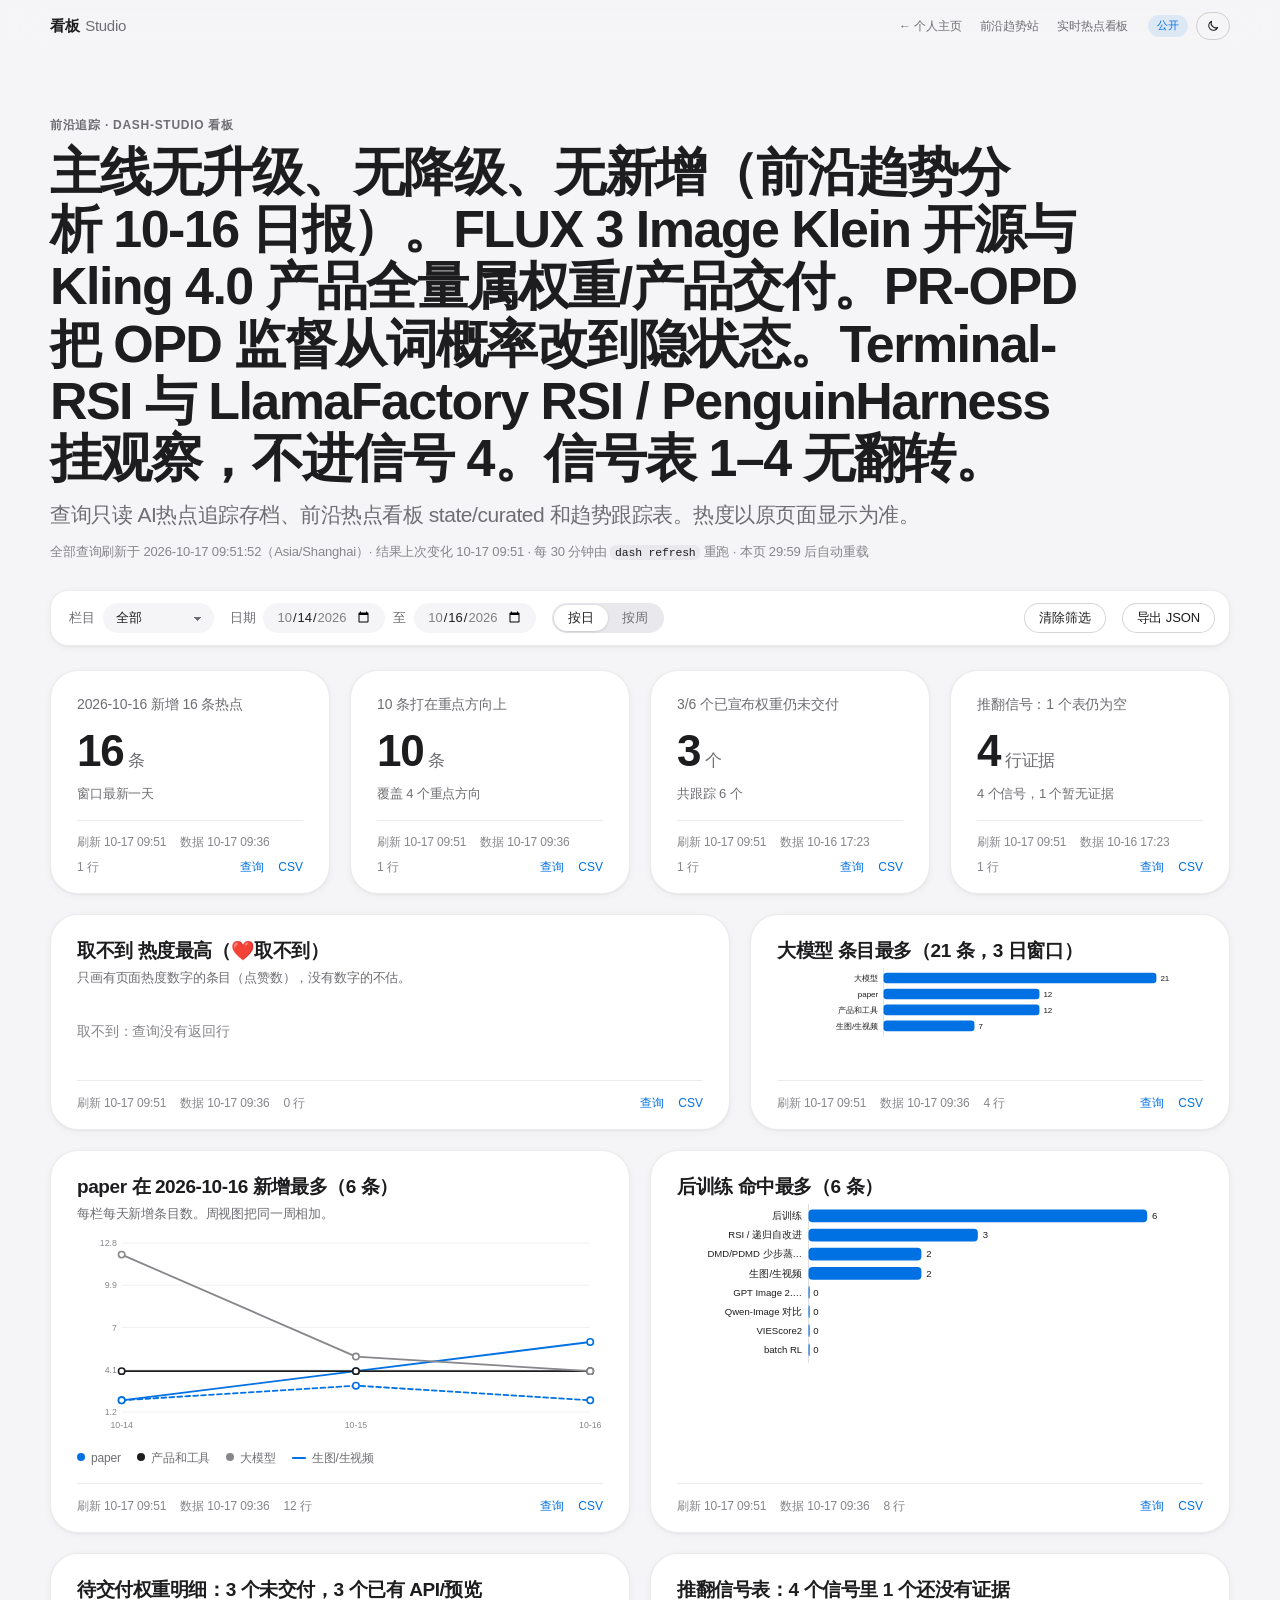
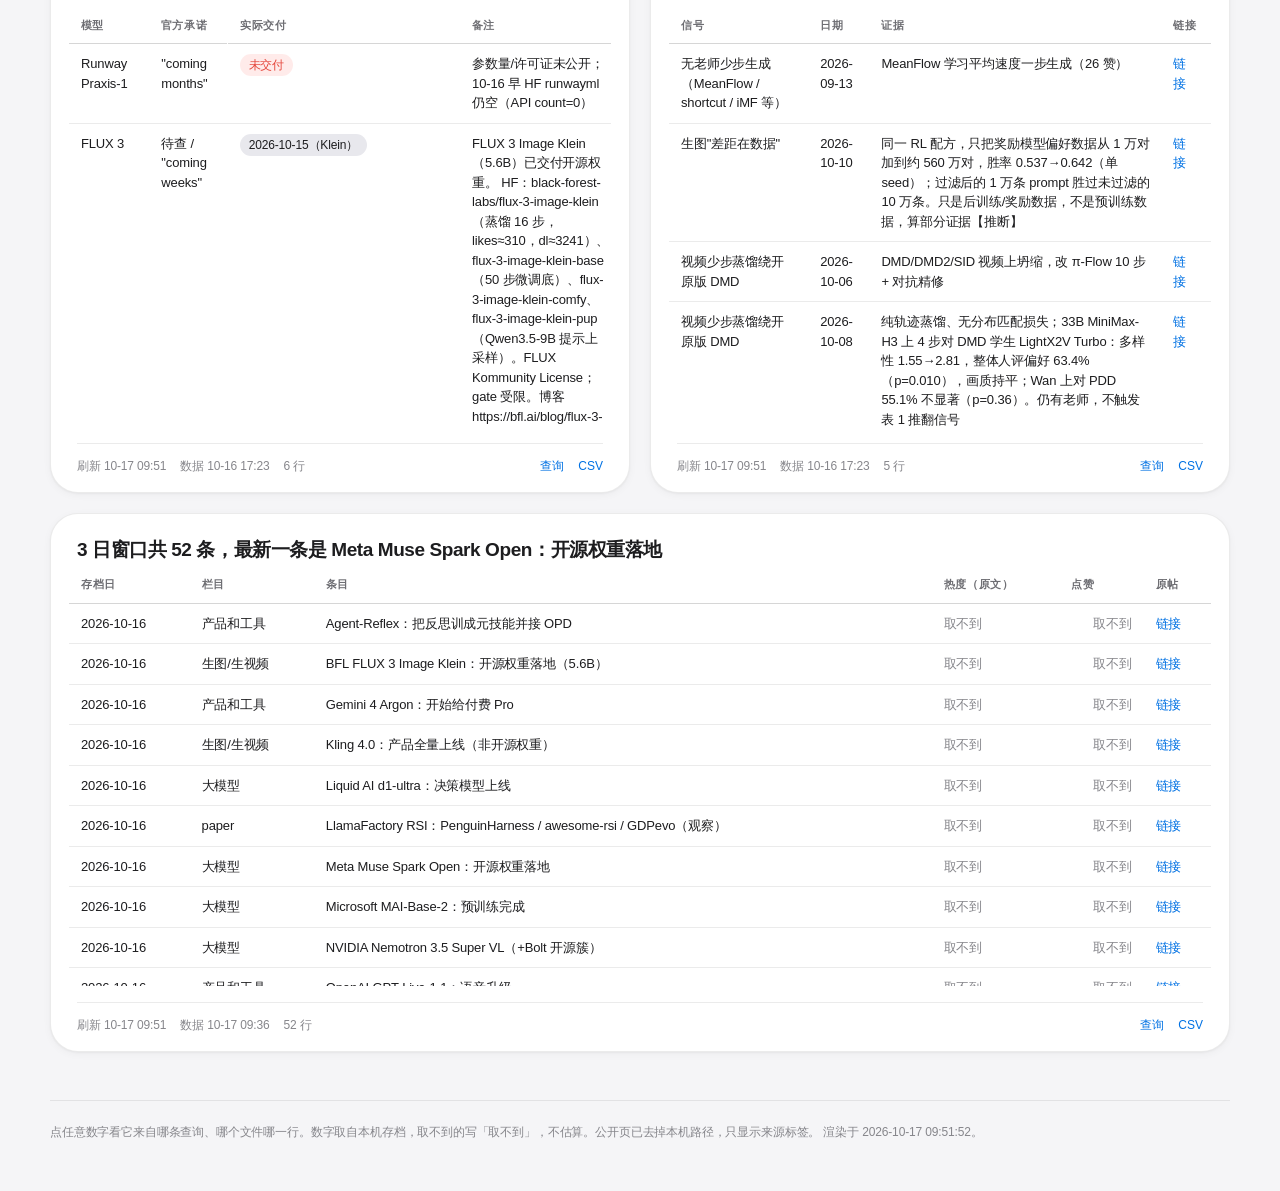
==== commit e83ac006: "studio: sync frontier dashboard 2026-10-17 09:51 (Asia/Shanghai)" ====
--- a/studio/index.html
+++ b/studio/index.html
@@ -140,7 +140,7 @@
   <footer class="foot" id="foot"></footer>
 </main>
 <div id="pop" class="pop" role="dialog" aria-modal="false" hidden></div>
-<script id="dash-data" type="application/json">{"name": "frontier", "title": "前沿追踪 · dash-studio 看板", "conclusion": "主线无升级、无降级、无新增（前沿趋势分析 10-16 日报）。FLUX 3 Image Klein 开源与 Kling 4.0 产品全量属权重/产品交付。PR-OPD 把 OPD 监督从词概率改到隐状态。Terminal-RSI 与 LlamaFactory RSI / PenguinHarness 挂观察，不进信号 4。信号表 1–4 无翻转。", "subtitle": "查询只读 AI热点追踪存档、前沿热点看板 state/curated 和趋势跟踪表。热度以原页面显示为准。", "visibility": "public", "domain": "frontier", "refreshed_at": "2026-10-17 06:47:13", "last_changed_at": "2026-10-17 06:47:13", "rendered_at": "2026-10-17 06:47:13", "reload_min": 30, "interval_min": 30, "grain": {"column": "day", "default": "daily"}, "filters": [{"id": "section", "label": "栏目", "type": "select", "column": "section_name"}, {"id": "day", "label": "日期", "type": "daterange", "column": "day"}], "tiles": [{"id": "conclusion", "type": "text", "title": "前沿热点看板结论（state.json）", "subtitle": null, "text": "主线无升级、无降级、无新增（前沿趋势分析 10-16 日报）。FLUX 3 Image Klein 开源与 Kling 4.0 产品全量属权重/产品交付。PR-OPD 把 OPD 监督从词概率改到隐状态。Terminal-RSI 与 LlamaFactory RSI / PenguinHarness 挂观察，不进信号 4。信号表 1–4 无翻转。（看板 2026-10-16 20:37，存档 2026-10-16）", "sql": "SELECT conclusion, built_at, archive_date, _src, _line, _label FROM frontier_meta", "title_sql": null, "columns": ["conclusion", "built_at", "archive_date", "_line", "_label"], "rows": [["主线无升级、无降级、无新增（前沿趋势分析 10-16 日报）。FLUX 3 Image Klein 开源与 Kling 4.0 产品全量属权重/产品交付。PR-OPD 把 OPD 监督从词概率改到隐状态。Terminal-RSI 与 LlamaFactory RSI / PenguinHarness 挂观察，不进信号 4。信号表 1–4 无翻转。", "2026-10-16 20:37", "2026-10-16", "$.conclusion", "前沿热点看板 · state.json"]], "sources": [{"label": "前沿热点看板 · state.json"}], "refreshed_at": "2026-10-17 06:47:13", "changed_at": "2026-10-17 06:47:13", "data_time": "2026-10-16 20:37", "error": null, "last_ok": null, "opts": {"hidden": true}}, {"id": "kpi_today", "type": "kpi", "title": "2026-10-16 新增 16 条热点", "subtitle": null, "text": null, "sql": "SELECT CAST(day AS VARCHAR) AS day, count(*) AS n, string_agg(DISTINCT _src, '; ' ORDER BY _src) AS _src, min(_label) AS _label\nFROM frontier_items WHERE day = (SELECT max(day) FROM frontier_items) GROUP BY day", "title_sql": null, "columns": ["day", "n", "_label"], "rows": [["2026-10-16", 16, "前沿热点看板 · curated/2026-10-16.json"]], "sources": [{"label": "前沿热点看板 · curated/2026-10-14.json"}, {"label": "前沿热点看板 · curated/2026-10-15.json"}, {"label": "前沿热点看板 · curated/2026-10-16.json"}, {"label": "前沿热点看板 · state.json"}], "refreshed_at": "2026-10-17 06:47:13", "changed_at": "2026-10-16 20:14:36", "data_time": "2026-10-16 20:37", "error": null, "last_ok": null, "opts": {"value": "n", "fmt": "int", "sub": "窗口最新一天", "w": 3, "unit": "条"}}, {"id": "kpi_focus", "type": "kpi", "title": "10 条打在重点方向上", "subtitle": null, "text": null, "sql": "SELECT count(DISTINCT item_id) AS n, count(DISTINCT topic_id) FILTER (WHERE item_id IS NOT NULL) AS topics,\n       min(_src) AS _src, min(_label) AS _label FROM frontier_focus", "title_sql": null, "columns": ["n", "topics", "_label"], "rows": [[10, 4, "前沿热点看板 · state.json"]], "sources": [{"label": "前沿热点看板 · focus.json"}, {"label": "前沿热点看板 · state.json"}], "refreshed_at": "2026-10-17 06:47:13", "changed_at": "2026-10-16 20:14:36", "data_time": "2026-10-16 20:37", "error": null, "last_ok": null, "opts": {"value": "n", "fmt": "int", "sub": "覆盖 {topics} 个重点方向", "w": 3, "unit": "条"}}, {"id": "kpi_weights", "type": "kpi", "title": "3/6 个已宣布权重仍未交付", "subtitle": null, "text": null, "sql": "SELECT count(*) FILTER (WHERE NOT is_delivered) AS pending, count(*) AS total, min(_src) AS _src, min(_label) AS _label\nFROM frontier_weights", "title_sql": null, "columns": ["pending", "total", "_label"], "rows": [[3, 6, "AI热点追踪存档 · weights-tracker.md"]], "sources": [{"label": "AI热点追踪存档 · weights-tracker.md"}], "refreshed_at": "2026-10-17 06:47:13", "changed_at": "2026-10-16 09:55:36", "data_time": "2026-10-16 17:23", "error": null, "last_ok": null, "opts": {"value": "pending", "fmt": "int", "sub": "共跟踪 {total} 个", "w": 3, "unit": "个"}}, {"id": "kpi_signals", "type": "kpi", "title": "推翻信号：1 个表仍为空", "subtitle": null, "text": null, "sql": "SELECT count(*) FILTER (WHERE date IS NOT NULL) AS evidence, count(DISTINCT signal) FILTER (WHERE date IS NULL) AS empty,\n       count(DISTINCT signal) AS signals, min(_src) AS _src, min(_label) AS _label FROM frontier_signals", "title_sql": null, "columns": ["evidence", "empty", "signals", "_label"], "rows": [[4, 1, 4, "AI热点追踪存档 · signals-tracker.md"]], "sources": [{"label": "AI热点追踪存档 · signals-tracker.md"}], "refreshed_at": "2026-10-17 06:47:13", "changed_at": "2026-10-11 13:08:16", "data_time": "2026-10-16 17:23", "error": null, "last_ok": null, "opts": {"value": "evidence", "fmt": "int", "sub": "{signals} 个信号，{empty} 个暂无证据", "w": 3, "unit": "行证据"}}, {"id": "heat_top", "type": "bar", "title": "取不到 热度最高（❤️取不到）", "subtitle": "只画有页面热度数字的条目（点赞数），没有数字的不估。", "text": null, "sql": "SELECT title, section_name, CAST(day AS VARCHAR) AS day, heat_value, heat_text, url, _src, _line, _label\nFROM frontier_items WHERE heat_value IS NOT NULL ORDER BY heat_value DESC, title LIMIT 12", "title_sql": null, "columns": ["title", "section_name", "day", "heat_value", "heat_text", "url", "_line", "_label"], "rows": [], "sources": [{"label": "前沿热点看板 · curated/2026-10-14.json"}, {"label": "前沿热点看板 · curated/2026-10-15.json"}, {"label": "前沿热点看板 · curated/2026-10-16.json"}, {"label": "前沿热点看板 · state.json"}], "refreshed_at": "2026-10-17 06:47:13", "changed_at": "2026-10-15 09:38:36", "data_time": "2026-10-16 20:37", "error": null, "last_ok": null, "opts": {"label": "title", "value": "heat_value", "fmt": "int", "filters": ["section", "day"], "w": 7}}, {"id": "section_mix", "type": "bar", "title": "大模型 条目最多（21 条，3 日窗口）", "subtitle": null, "text": null, "sql": "SELECT section_name, count(*) AS n, string_agg(DISTINCT _src, '; ' ORDER BY _src) AS _src, string_agg(DISTINCT _label, '; ' ORDER BY _label) AS _label\nFROM frontier_items GROUP BY section_name ORDER BY n DESC, section_name", "title_sql": null, "columns": ["section_name", "n", "_label"], "rows": [["大模型", 21, "前沿热点看板 · curated/2026-10-14.json; 前沿热点看板 · curated/2026-10-15.json; 前沿热点看板 · curated/2026-10-16.json"], ["paper", 12, "前沿热点看板 · curated/2026-10-14.json; 前沿热点看板 · curated/2026-10-15.json; 前沿热点看板 · curated/2026-10-16.json"], ["产品和工具", 12, "前沿热点看板 · curated/2026-10-14.json; 前沿热点看板 · curated/2026-10-15.json; 前沿热点看板 · curated/2026-10-16.json"], ["生图/生视频", 7, "前沿热点看板 · curated/2026-10-14.json; 前沿热点看板 · curated/2026-10-15.json; 前沿热点看板 · curated/2026-10-16.json"]], "sources": [{"label": "前沿热点看板 · curated/2026-10-14.json"}, {"label": "前沿热点看板 · curated/2026-10-15.json"}, {"label": "前沿热点看板 · curated/2026-10-16.json"}, {"label": "前沿热点看板 · state.json"}], "refreshed_at": "2026-10-17 06:47:13", "changed_at": "2026-10-16 20:14:36", "data_time": "2026-10-16 20:37", "error": null, "last_ok": null, "opts": {"label": "section_name", "value": "n", "fmt": "int", "w": 5}}, {"id": "daily_line", "type": "line", "title": "paper 在 2026-10-16 新增最多（6 条）", "subtitle": "每栏每天新增条目数。周视图把同一周相加。", "text": null, "sql": "SELECT CAST(day AS VARCHAR) AS day, section_name, count(*) AS n, string_agg(DISTINCT _src, '; ' ORDER BY _src) AS _src, min(_label) AS _label\nFROM frontier_items GROUP BY ALL ORDER BY day, section_name", "title_sql": "SELECT section_name, CAST(day AS VARCHAR) AS day, count(*) AS n FROM frontier_items\nWHERE day = (SELECT max(day) FROM frontier_items) GROUP BY ALL ORDER BY n DESC, section_name LIMIT 1", "columns": ["day", "section_name", "n", "_label"], "rows": [["2026-10-14", "paper", 2, "前沿热点看板 · curated/2026-10-14.json"], ["2026-10-14", "产品和工具", 4, "前沿热点看板 · curated/2026-10-14.json"], ["2026-10-14", "大模型", 12, "前沿热点看板 · curated/2026-10-14.json"], ["2026-10-14", "生图/生视频", 2, "前沿热点看板 · curated/2026-10-14.json"], ["2026-10-15", "paper", 4, "前沿热点看板 · curated/2026-10-15.json"], ["2026-10-15", "产品和工具", 4, "前沿热点看板 · curated/2026-10-15.json"], ["2026-10-15", "大模型", 5, "前沿热点看板 · curated/2026-10-15.json"], ["2026-10-15", "生图/生视频", 3, "前沿热点看板 · curated/2026-10-15.json"], ["2026-10-16", "paper", 6, "前沿热点看板 · curated/2026-10-16.json"], ["2026-10-16", "产品和工具", 4, "前沿热点看板 · curated/2026-10-16.json"], ["2026-10-16", "大模型", 4, "前沿热点看板 · curated/2026-10-16.json"], ["2026-10-16", "生图/生视频", 2, "前沿热点看板 · curated/2026-10-16.json"]], "sources": [{"label": "前沿热点看板 · curated/2026-10-14.json"}, {"label": "前沿热点看板 · curated/2026-10-15.json"}, {"label": "前沿热点看板 · curated/2026-10-16.json"}, {"label": "前沿热点看板 · state.json"}], "refreshed_at": "2026-10-17 06:47:13", "changed_at": "2026-10-16 20:14:36", "data_time": "2026-10-16 20:37", "error": null, "last_ok": null, "opts": {"x": "day", "y": "n", "series": "section_name", "fmt": "int", "agg": "sum", "grain": true, "filters": ["section", "day"], "w": 6}}, {"id": "focus_bar", "type": "bar", "title": "后训练 命中最多（6 条）", "subtitle": null, "text": null, "sql": "SELECT topic, count(item_id) AS n, string_agg(item_id, ', ' ORDER BY item_id) AS items, min(_src) AS _src, min(_label) AS _label\nFROM frontier_focus GROUP BY topic ORDER BY n DESC, topic", "title_sql": null, "columns": ["topic", "n", "items", "_label"], "rows": [["后训练", 6, "agent-reflex, llamafactory-rsi, mai-base-2, pr-opd, rsi-nav, terminal-rsi", "前沿热点看板 · state.json"], ["RSI / 递归自改进", 3, "llamafactory-rsi, rsi-nav, terminal-rsi", "前沿热点看板 · state.json"], ["DMD/PDMD 少步蒸馏（扩散蒸馏）", 2, "repforcing, speculative-forcing", "前沿热点看板 · state.json"], ["生图/生视频", 2, "flux-3-image-klein, kling-4-0-ga", "前沿热点看板 · state.json"], ["GPT Image 2.5 拆解", 0, null, "前沿热点看板 · state.json"], ["Qwen-Image 对比", 0, null, "前沿热点看板 · state.json"], ["VIEScore2", 0, null, "前沿热点看板 · state.json"], ["batch RL", 0, null, "前沿热点看板 · state.json"]], "sources": [{"label": "前沿热点看板 · focus.json"}, {"label": "前沿热点看板 · state.json"}], "refreshed_at": "2026-10-17 06:47:13", "changed_at": "2026-10-16 20:14:36", "data_time": "2026-10-16 20:37", "error": null, "last_ok": null, "opts": {"label": "topic", "value": "n", "fmt": "int", "w": 6}}, {"id": "weights", "type": "table", "title": "待交付权重明细：3 个未交付，3 个已有 API/预览", "subtitle": null, "text": null, "sql": "SELECT model, announced, promised, delivered, note, _src, _line, _label FROM frontier_weights", "title_sql": "SELECT count(*) FILTER (WHERE NOT is_delivered) AS pending,\n       count(*) FILTER (WHERE announced ILIKE '%preview%' OR announced LIKE '%API%' OR note LIKE '%API%' OR note ILIKE '%preview%') AS preview\nFROM frontier_weights", "columns": ["model", "announced", "promised", "delivered", "note", "_line", "_label"], "rows": [["Runway Praxis-1", "10-01 宣布 open-weights，仅 3 家合作方", "\"coming months\"", "未交付", "参数量/许可证未公开；10-16 早 HF runwayml 仍空（API count=0）", "7", "AI热点追踪存档 · weights-tracker.md"], ["FLUX 3", "宣布开源权重", "待查 / \"coming weeks\"", "2026-10-15（Klein）", "FLUX 3 Image Klein（5.6B）已交付开源权重。 HF：black-forest-labs/flux-3-image-klein（蒸馏 16 步，likes≈310，dl≈3241）、flux-3-image-klein-base（50 步微调底）、flux-3-image-klein-comfy、flux-3-image-klein-pup（Qwen3.5-9B 提示上采样）。FLUX Kommunity License；gate 受限。博客 https://bfl.ai/blog/flux-3-image-klein ；推理码 https://github.com/black-forest-labs/flux-3-image-klein 。完整非-Klein FLUX 3 Image 仍非本批开源对象（博客称 Klein 是 FLUX 3 家族第二件开源，继 Action）。Action 仍在（flux-3-action-*）。", "8", "AI热点追踪存档 · weights-tracker.md"], ["可灵 Kling 4.0", "产品本身（非开源模型）", "10-07 官方\"即将上线\" / launching soon", "2026-10-15（产品全量）", "产品全量上线。 官方 release history 2026-10-15 Major；首页 All-New Kling 4.0；MCP/CLI 可用。用户指南列 3–30s、4K、最多 10 keyframe / 15 参考。企业/开发者 API 与 10-bit HDR 仍 coming soon（非权重交付）。", "9", "AI热点追踪存档 · weights-tracker.md"], ["Mistral Large 4", "官方说月底", "10/27–10/31（各家报道）", "未交付", "10-16 早 HF mistralai 最新为 Timestral-28M/123M/209M（10-15 改）；无 Large 4", "10", "AI热点追踪存档 · weights-tracker.md"], ["Reflection Beam", "官方说本月晚些时候，Apache 2.0，附技术报告", "10 月下旬", "未交付", "10-16 早 ReflectionAI / reflectionai / Reflection-AI 等 org/user 仍空（models=[]）", "11", "AI热点追踪存档 · weights-tracker.md"], ["StepFun Step 5 Preview", "宣布 open weights；OpenRouter Preview 已上线（10-08 起一周免费）", "Oct 15", "2026-10-15（约 09:26–09:31 CST）", "已交付（不重宣为隔夜新件）。 HF：stepfun-ai/Step-5-Preview（likes≈79，dl≈144）、Step-5-Preview-BF16（51/126）、Step-5-Preview-NVFP4（12/17）。lastModified 仍 10-15T01:26–01:31Z；无新变体。", "12", "AI热点追踪存档 · weights-tracker.md"]], "sources": [{"label": "AI热点追踪存档 · weights-tracker.md"}], "refreshed_at": "2026-10-17 06:47:13", "changed_at": "2026-10-16 17:39:30", "data_time": "2026-10-16 17:23", "error": null, "last_ok": null, "opts": {"columns": [{"col": "model", "label": "模型"}, {"col": "promised", "label": "官方承诺"}, {"col": "delivered", "label": "实际交付", "chip": true}, {"col": "note", "label": "备注"}], "w": 6}}, {"id": "signals", "type": "table", "title": "推翻信号表：4 个信号里 1 个还没有证据", "subtitle": null, "text": null, "sql": "SELECT signal, date, source, content, url, _src, _line, _label FROM frontier_signals", "title_sql": "SELECT count(DISTINCT signal) AS n, count(DISTINCT signal) FILTER (WHERE date IS NULL) AS empty FROM frontier_signals", "columns": ["signal", "date", "source", "content", "url", "_line", "_label"], "rows": [["无老师少步生成（MeanFlow / shortcut / iMF 等）", "2026-09-13", "XHS 收藏 #62", "MeanFlow 学习平均速度一步生成（26 赞）", "https://www.xiaohongshu.com/explore/6aa6b74f000000002502fef7", "10", "AI热点追踪存档 · signals-tracker.md"], ["生图\"差距在数据\"", "2026-10-10", "Arena T2I 奖励论文（HF Daily 10-09）", "同一 RL 配方，只把奖励模型偏好数据从 1 万对加到约 560 万对，胜率 0.537→0.642（单 seed）；过滤后的 1 万条 prompt 胜过未过滤的 10 万条。只是后训练/奖励数据，不是预训练数据，算部分证据【推断】", "https://arxiv.org/abs/2610.02967", "18", "AI热点追踪存档 · signals-tracker.md"], ["视频少步蒸馏绕开原版 DMD", "2026-10-06", "Kandinsky 6.0 报告", "DMD/DMD2/SID 视频上坍缩，改 π-Flow 10 步 + 对抗精修", "https://arxiv.org/abs/2610.05608", "30", "AI热点追踪存档 · signals-tracker.md"], ["视频少步蒸馏绕开原版 DMD", "2026-10-08", "PTD（NVIDIA+EPFL）", "纯轨迹蒸馏、无分布匹配损失；33B MiniMax-H3 上 4 步对 DMD 学生 LightX2V Turbo：多样性 1.55→2.81，整体人评偏好 63.4%（p=0.010），画质持平；Wan 上对 PDD 55.1% 不显著（p=0.36）。仍有老师，不触发表 1 推翻信号", "https://arxiv.org/abs/2610.11498", "31", "AI热点追踪存档 · signals-tracker.md"], ["世界模型里做 RL 训权重（2026-10-11 新增，前沿趋势分析定义）", null, null, null, null, "53", "AI热点追踪存档 · signals-tracker.md"]], "sources": [{"label": "AI热点追踪存档 · signals-tracker.md"}], "refreshed_at": "2026-10-17 06:47:13", "changed_at": "2026-10-12 12:21:42", "data_time": "2026-10-16 17:23", "error": null, "last_ok": null, "opts": {"columns": [{"col": "signal", "label": "信号"}, {"col": "date", "label": "日期"}, {"col": "content", "label": "证据"}, {"col": "url", "label": "链接", "link": true}], "w": 6}}, {"id": "items", "type": "table", "title": "3 日窗口共 52 条，最新一条是 Meta Muse Spark Open：开源权重落地", "subtitle": null, "text": null, "sql": "SELECT CAST(day AS VARCHAR) AS day, section_name, title, summary, posted, heat_text, heat_value, url, focus, _src, _line, _label\nFROM frontier_items ORDER BY day DESC, heat_value DESC NULLS LAST, title", "title_sql": "SELECT (SELECT count(*) FROM frontier_items) AS n, title FROM frontier_items ORDER BY posted DESC NULLS LAST LIMIT 1", "columns": ["day", "section_name", "title", "summary", "posted", "heat_text", "heat_value", "url", "focus", "_line", "_label"], "rows": [["2026-10-16", "产品和工具", "Agent-Reflex：把反思训成元技能并接 OPD", "RSD→ReSFT→ORPO；称 8B 在 τ²-Bench 等与 AgentNoiseBench 上超对照。代码/模型/数据称已开源，正文无仓库地址。Agent 工具进产品和工具栏，不进训练配方时间线。", "2026-10-16", null, null, "https://www.xiaohongshu.com/explore/6ad176eb000000000a023985", "post-training", "$.extras[9]", "前沿热点看板 · curated/2026-10-16.json"], ["2026-10-16", "生图/生视频", "BFL FLUX 3 Image Klein：开源权重落地（5.6B）", "单消费级 GPU、原生 4K、bbox 编辑。与已报 FLUX 3 Video 定价分开。HF black-forest-labs/flux-3-image-klein。权重跟踪：Klein 记交付；完整非-Klein FLUX 3 Image 仍非本批。六件套其余仍空。", "2026-10-16", null, null, "https://bfl.ai/blog/flux-3-image-klein", "image-video-gen", "$.extras[6]", "前沿热点看板 · curated/2026-10-16.json"], ["2026-10-16", "产品和工具", "Gemini 4 Argon：开始给付费 Pro", "小红书称 Antigravity 向付费 Google AI Pro 放 Argon 配额【笔记转述】。续热，非首发；不改训练类主线。", "2026-10-16", null, null, "https://www.xiaohongshu.com/explore/6ad181eb000000001b023dac", null, "$.extras[5]", "前沿热点看板 · curated/2026-10-16.json"], ["2026-10-16", "生图/生视频", "Kling 4.0：产品全量上线（非开源权重）", "新 UI + MCP/CLI；官方 release history 标 2026-10-15 Major。HDR 4K/API 将至。产品全量，非 OSS 权重。", "2026-10-16", null, null, "https://x.com/Kling_ai/status/2110747537187709424", "image-video-gen", "$.extras[7]", "前沿热点看板 · curated/2026-10-16.json"], ["2026-10-16", "大模型", "Liquid AI d1-ultra：决策模型上线", "Artificial Analysis Decision Index #1（65）【官方自报】；多模态、44 语；同日 OpenRouter/Vercel。决策模型产品事件，不进训练方法主线。", "2026-10-16", null, null, "https://x.com/liquidai/status/2110777964489285875", null, "$.extras[1]", "前沿热点看板 · curated/2026-10-16.json"], ["2026-10-16", "paper", "LlamaFactory RSI：PenguinHarness / awesome-rsi / GDPevo（观察）", "@code_hiyouga 称 GitHub 过 70k★ 后做「LlamaFactory of recursive self-improvement」。三件：主仓 PenguinHarness（Prism-Shadow/penguin-harness，★2669；README：model 固定、演进 harness，OPRO/APE/ACE/AWM + snapshot）、awesome-rsi（★740）、企业评测 GDPevo（★85）。无 WM 内 RL 留存训权重 → 挂 RSI/harness 观察、不进信号表 4、不升档（趋势分析已定性）。", "2026-10-16", null, null, "https://github.com/Prism-Shadow/penguin-harness", "post-training,rsi", "$.extras[13]", "前沿热点看板 · curated/2026-10-16.json"], ["2026-10-16", "大模型", "Meta Muse Spark Open：开源权重落地", "总参约 816B、激活约 42B、上下文 1M；定位 coding+agentic。属开源权重/agent 栈事件，不进训练方法主线。", "2026-10-16", null, null, "https://x.com/AIatMeta/status/2110779754274292212", null, "$.extras[0]", "前沿热点看板 · curated/2026-10-16.json"], ["2026-10-16", "大模型", "Microsoft MAI-Base-2：预训练完成", "报道 MoE 约 80B active / 2.8T total、16K GB200、约 38 天、约 50T tokens；后训练进行中；Foundry 合作伙伴 —— 非公开 open-weight【新闻】。预训练完 ≠ HF 交付。", "2026-10-16", null, null, "https://x.com/i/trending/2110798757025702396", "post-training", "$.extras[3]", "前沿热点看板 · curated/2026-10-16.json"], ["2026-10-16", "大模型", "NVIDIA Nemotron 3.5 Super VL（+Bolt 开源簇）", "视觉+推理+工具，面向 agent。新闻簇称约 120B/12B 激活【新闻摘要】。开源权重/agent 栈，不进训练方法主线。", "2026-10-16", null, null, "https://x.com/nvidia/status/2110750157272719562", null, "$.extras[2]", "前沿热点看板 · curated/2026-10-16.json"], ["2026-10-16", "产品和工具", "OpenAI GPT-Live-1.1：语音升级", "多语口音、减少 “checking…”；FR/DE/HI/MX-ES/KO/JA。ChatGPT/Codex 可用，API 将至。产品事件，不进主线。", "2026-10-16", null, null, "https://x.com/OpenAI/status/2110797830361436604", null, "$.extras[4]", "前沿热点看板 · curated/2026-10-16.json"], ["2026-10-16", "产品和工具", "OpenUI 1.0：Agent 交互界面框架", "开源协议/运行时：agent 用 schema + OpenUI Lang 组合地图、表单、图表、按钮；支持 React/Vue/Svelte/Angular。仓库 thesysdev/openui（★约 11203）+ openui.com。午间 Agent 栏空、傍晚放大。Agent 工具进产品和工具栏，不碰训练配方。", "2026-10-16", null, null, "https://github.com/thesysdev/openui", null, "$.extras[12]", "前沿热点看板 · curated/2026-10-16.json"], ["2026-10-16", "paper", "PR-OPD：事后技能对齐隐藏状态", "先 GRPO，再让策略写事后技能，并对齐各层隐状态（非词概率）。Qwen2.5-3B 相对 GRPO：ALFWorld All +4.7pp（66.4→71.1），WebShop Acc +11.7pp（55.5→67.2）【证实，表 1】；技能在场时 WebShop 42.2%→56.2%，改动的采样 token 概率不足四分之一、隐状态改动超过八成【证实，作者自报】。挂主线 1–2 OPD 观察，加固适用条件，不升档。", "2026-10-16", null, null, "https://arxiv.org/abs/2609.36642", "post-training", "$.extras[8]", "前沿热点看板 · curated/2026-10-16.json"], ["2026-10-16", "paper", "RSI-Nav：观察，不进信号表 4", "Qwen3.5-9B 统一 VL2A/VA2L；自产指令→自执行→筛样本→更新。R2R-CE 成功率笔记称 68.6%（+15.7pp）【笔记转述】。数据中心闭环，非 WM 内 RL。挂观察、不升档。基线仍 RSI-Anything / RIWANav；ClawLoop 不进表。", "2026-10-16", null, null, "https://arxiv.org/abs/2610.15782", "post-training,rsi", "$.extras[10]", "前沿热点看板 · curated/2026-10-16.json"], ["2026-10-16", "paper", "RepForcing：表征 teacher forcing，仍接 asymmetric DMD", "用表征空间 teacher forcing 换中间 AR 老师+因果 ODE 初始化，随后仍做 asymmetric DMD；4 步 chunk VBench Total 84.04→84.66【证实，作者自报】。与 Causal Forcing / Glance Forcing 同族旁证，挂表 3 观察、不进正表。", "2026-10-16", null, null, "https://arxiv.org/abs/2610.20111", "dmd-distill", "$.extras[15]", "前沿热点看板 · curated/2026-10-16.json"], ["2026-10-16", "paper", "Speculative Forcing：AR 视频中间步投机加速（非绕开 DMD）", "AR 视频中间步投机加速【证实，摘要】；非 π-Flow / PTD 式绕开 DMD。挂表 3 / 主线 5 旁证，不进正表、不升档。", "2026-10-16", null, null, "https://arxiv.org/abs/2610.22347", "dmd-distill", "$.extras[14]", "前沿热点看板 · curated/2026-10-16.json"], ["2026-10-16", "paper", "Terminal-RSI：终端 agent 递归改写 + 策略精炼（观察）", "交替 RSR（自改写）与 RPR（策略精炼），RPR 更新策略权重；Qwen3.8-27B 底座。作者称四套终端基准宏均 50.58%（较底座 +29.90pp）；TB2.1 86.52% / Hard 79%【作者自报】。环境是终端沙箱+保护校验器，不是 learned WM 内 RL → 挂 RSI/harness 观察、不进信号表 4、不升档（趋势分析已定性）。", "2026-10-16", null, null, "https://arxiv.org/abs/2610.22192", "post-training,rsi", "$.extras[11]", "前沿热点看板 · curated/2026-10-16.json"], ["2026-10-15", "paper", "ActionOPD：动作级 OPD（黑盒教师）", "在学生状态上对齐教师语义动作，不需教师 token 概率或同 tokenizer。Qwen3-4B/8B 四 OOD 基准均分相对 Base +3.3–6.9 个百分点【作者自报】。挂主线 1–2 OPD 观察，不升档。", "2026-10-15", null, null, "https://arxiv.org/abs/2610.19820", null, "$.extras[15]", "前沿热点看板 · curated/2026-10-15.json"], ["2026-10-15", "产品和工具", "BFL：FLUX 3 Video 提速约 2×、原生 2K/4K 成本约降 50%", "服务侧优化。当时不是 FLUX 3 Image 权重交付；Image Klein 已于次日早报记开源（见 10-16 卡）。", "2026-10-15", null, null, "https://x.com/bfl_ai/status/2110386847528681774", null, "$.extras[8]", "前沿热点看板 · curated/2026-10-15.json"], ["2026-10-15", "生图/生视频", "Data-Space Iteration：少步丢掉 flow 固定离散", "改成 data-space iteration；训练仍要 online rollout，DMD 训练不变；只做了 ImageNet。表 1/3 不翻转。", "2026-10-15", null, null, "https://arxiv.org/abs/2610.12102", null, "$.extras[5]", "前沿热点看板 · curated/2026-10-15.json"], ["2026-10-15", "生图/生视频", "FlashVSR+：RY-DMD 把不可微奖励塞进单步 DMD", "奖励只打分不反传。视频超分 OCR 与单步 SDXL OCR 有笔记数字。不升档。", "2026-10-15", null, null, "https://www.xiaohongshu.com/explore/6acf4782000000000a024221", null, "$.extras[7]", "前沿热点看板 · curated/2026-10-15.json"], ["2026-10-15", "paper", "Glance Forcing：单条 PF-ODE 视频少步", "Slow/Fast LoRA；单条 PF-ODE 时 VBench 84.04→84.22 超 Causal Forcing【作者自报】。PF-ODE 主要拉直少步几何，分布质量仍靠后续 DMD【证实，摘要】；不是绕开 DMD。挂表 3 / 主线 5 旁证，不升档。", "2026-10-15", null, null, "https://arxiv.org/abs/2610.20220", null, "$.extras[13]", "前沿热点看板 · curated/2026-10-15.json"], ["2026-10-15", "产品和工具", "JEV-35B：单次前向结构化决策头", "基于 Qwen3.5-35B-A3B 的开源决策头（Apache-2.0）；约 35B 总参 / 3B 激活。定位与托管 Jev 同族：单次前向结构化决策，不做逐 token 生成。自报 Decision Index 0.3=59.73【未进官方榜】。属开源决策头，非统一理解+生成，不进训练方法主线。", "2026-10-15", null, null, "https://huggingface.co/autotrust/JEV-35B", null, "$.extras[9]", "前沿热点看板 · curated/2026-10-15.json"], ["2026-10-15", "产品和工具", "Jev 1.14 预览：实验性图像 / box / 长上下文", "TypeSafe 托管 Jev 上 jev-preview（约一周后切 jev-latest）。多语微调；图像、box 框、长上下文需 danger-zone 头。独立评测口径：MMLU-Redux 95.0 / ARC-C 97.6 表内最高；MathQA 相对 frontier 中位约 −17.7。产品用法：路由/审核/置信度门控；不当推理机。不进信号表 1–4。", "2026-10-15", null, null, "https://typesafe.ai/blog/jev-1-14", null, "$.extras[11]", "前沿热点看板 · curated/2026-10-15.json"], ["2026-10-15", "产品和工具", "JevAny：任意骨干 → typed 决策头 / LoRA", "把任意骨干训成 typed 决策头。与 JEV-35B 同属开源仿制/迁移路线。研究侧可当决策头数据源候选【推断】；日常降为简讯，不进训练方法主线。", "2026-10-15", null, null, "https://jevland.mnimiy.com/projects/jevany/", null, "$.extras[12]", "前沿热点看板 · curated/2026-10-15.json"], ["2026-10-15", "大模型", "Ling-3.1-flash：蚂蚁开源权重落地", "HF inclusionAI/Ling-3.1-flash，MIT。总参约 560B、激活约 25B、上下文 1M。主打 agent/原型；属开源权重/agent 栈事件，不进训练方法主线。", "2026-10-15", null, null, "https://huggingface.co/inclusionAI/Ling-3.1-flash", null, "$.extras[0]", "前沿热点看板 · curated/2026-10-15.json"], ["2026-10-15", "大模型", "OPSA：旧稿新解读——OPD 真的在蒸馏吗？", "称教师信号噪声大，学生主要压低坏 token。2608 旧稿今日推热，不升档。", "2026-10-15", null, null, "https://arxiv.org/abs/2608.31046", null, "$.extras[3]", "前沿热点看板 · curated/2026-10-15.json"], ["2026-10-15", "生图/生视频", "PVD：两个半网，算力仍约等于教师一步", "结构/细节两段各半骨干。ImageNet 256 一步等价预算数字未对原文。不升档。", "2026-10-15", null, null, "https://www.xiaohongshu.com/explore/6acf6d1000000000140330f7", null, "$.extras[6]", "前沿热点看板 · curated/2026-10-15.json"], ["2026-10-15", "大模型", "RLVR Rank-1：权重更新主方向外推", "称每步更新主沿 SVD 一主方向，短训后线性外推约 500 步。训练动态，无闭环留存证据，不升档。无 arXiv 号。", "2026-10-15", null, null, "https://www.xiaohongshu.com/explore/6acfc4d80000000018016da8", null, "$.extras[4]", "前沿热点看板 · curated/2026-10-15.json"], ["2026-10-15", "paper", "RSI 午间：AdaRSI / SwarmRSI / VideoHarness-SRSI 挂观察，不进信号表 4", "AdaRSI 先改 harness 再按需微调 VLA（RoboCasa 仿真，非 learned WM 内 RL）。SwarmRSI 是科研 swarm 状态演化。VideoHarness-SRSI 冻 VLM。三者均 harness/RSI 观察。基线仍 RSI-Anything / RIWANav；ClawLoop 不进表。", "2026-10-15", null, null, "https://arxiv.org/abs/2610.20474", null, "$.extras[10]", "前沿热点看板 · curated/2026-10-15.json"], ["2026-10-15", "paper", "Reality Check：11 种 Agentic RL 自蒸馏无一稳超 GRPO", "统一复现自蒸馏 vs GRPO；无一方法全场景稳超 GRPO【证实】。10-16 续热：笔记称仅 PCSD / AgentOPSD 均值超 GRPO（+4.58 / +1.66）；按时长重算后 AgentOPSD ALFWorld 68.10%→37.63%【笔记转述】。挂 Agent RL 自蒸馏适用条件观察。不进主线、不升档。", "2026-10-15", null, null, "https://arxiv.org/abs/2610.19789", null, "$.extras[14]", "前沿热点看板 · curated/2026-10-15.json"], ["2026-10-15", "大模型", "Step 5 Preview：官方开源权重落地", "HF stepfun-ai/Step-5-Preview（及 BF16、NVFP4）。约 600B 总参 / 27B 激活 MoE；StepFun Model License 1.0。属产品/权重事件，不进信号表 1–4。其余五件套仍空。", "2026-10-15", null, null, "https://huggingface.co/stepfun-ai/Step-5-Preview", null, "$.extras[1]", "前沿热点看板 · curated/2026-10-15.json"], ["2026-10-15", "大模型", "策略差蒸馏：有用的可能是相对参照的对数概率差", "常规 OPD 成特例。任务训练差可迁，纯规模差弱甚至无收益。与 Semi-OPD 并列不并篇，不升档。", "2026-10-15", null, null, "https://arxiv.org/abs/2610.13205", null, "$.extras[2]", "前沿热点看板 · curated/2026-10-15.json"], ["2026-10-14", "产品和工具", "AgentSWE：coding agent 造 agent 评测", "BAAI：25 题 Creation/Editing/Optimization。最强 Creation 约 19.1/100、Editing 约 31.6/100【第三方摘要】。评测不是训练报告；记 Agent 工具栏，不进信号 4。", "2026-10-14", null, null, "https://arxiv.org/abs/2610.13361", null, "$.extras[13]", "前沿热点看板 · curated/2026-10-14.json"], ["2026-10-14", "产品和工具", "Anthropic 自研源控：为人设计的基建成 agent 瓶颈", "日合并约 2500→30000。博客级工程叙事，非模型发布。属 Agent 工具，不进训练配方时间线。", "2026-10-14", null, null, "https://x.com/AnthropicAI/status/2110047081414987957", null, "$.extras[8]", "前沿热点看板 · curated/2026-10-14.json"], ["2026-10-14", "大模型", "BranchOPD：不确定决策点分支采样", "相对 Vanilla OPD：数学 avg@16 +18.55pp；ALFWorld ID/OOD 均值 +13.8。只改采哪些额外轨迹，不是换老师。挂主线 1–2 观察、不进正表（与 Semi-OPD「何时离线」同属适用条件）【推断】。", "2026-10-14", null, null, "https://arxiv.org/abs/2610.13481", null, "$.extras[11]", "前沿热点看板 · curated/2026-10-14.json"], ["2026-10-14", "大模型", "ClawLoop：harness 内 SFT/GRPO 多轮自进化", "美团+北大：无外部老师。任务合成→SFT/GRPO 更新权重→诊断反馈进下一轮。Qwen3.6-27B SkillsBench Avg@5 46.3→57.2；Claw-Eval-Live 69.3→76.9（作者自报）。不进信号表 4、RSI 不升档：是 harness 沙箱自进化，不是 WM 内 RL；挂 RSI/harness 权重环观察，与 RSI-Anything 同族旁证。", "2026-10-14", null, null, "https://arxiv.org/abs/2610.14118", null, "$.extras[15]", "前沿热点看板 · curated/2026-10-14.json"], ["2026-10-14", "大模型", "EmbodiedCLBench：具身持续学习评测", "同 DeepRSI 口径：是评测，不触发 RSI 升级。", "2026-10-14", null, null, "https://arxiv.org/abs/2610.13021", null, "$.extras[3]", "前沿热点看板 · curated/2026-10-14.json"], ["2026-10-14", "大模型", "Gemini 4 Argon：Google/DeepMind 官宣全球可用", "昨夜仅为泄露传闻【未证实】，现已坐实。官方 demo：视频教 Apollo 连投 7 次 cornhole；助 Chrome 拆约 600 万行 legacy 消一类崩溃。产品事件，不进主线。", "2026-10-14", null, null, "https://x.com/Google/status/2110041297360699856", null, "$.extras[0]", "前沿热点看板 · curated/2026-10-14.json"], ["2026-10-14", "大模型", "Harness²：开放世界递归 harnessing（冻权重）", "Google Cloud AI Research：冻底座。WorkBuddy 上 GLM-5 相对 base harness 单步最高约 +11.5 分（作者自报）。明确冻权重 → harness 观察；不满足训权重升级条件 → RSI 不升档。", "2026-10-14", null, null, "https://arxiv.org/abs/2610.14224", null, "$.extras[16]", "前沿热点看板 · curated/2026-10-14.json"], ["2026-10-14", "大模型", "Liquid LFM2.5-24B-A2B：开源权重交付", "24B 总参 / 2B 激活、131K 上下文。新闻称偏本地 agent【第三方】。不在原跟踪六件套内。", "2026-10-14", null, null, "https://x.com/liquidai/status/2110055807194931348", null, "$.extras[1]", "前沿热点看板 · curated/2026-10-14.json"], ["2026-10-14", "大模型", "MM-OPD：绘图代码当特权教师", "学生只看图，教师看代码/描述。Qwen3.5-9B ChartQA 85.4→93.7；同数据 SFT 平均掉 3+ 点【笔记转述】。挂主线 1–2 观察，不升档。", "2026-10-14", null, null, "https://arxiv.org/abs/2609.32690", null, "$.extras[2]", "前沿热点看板 · curated/2026-10-14.json"], ["2026-10-14", "大模型", "OPD 负结果：失败题上五种机制不涨反跌", "TUM 等：只在学生当前失败题上训 OPD，五种机制都不涨反跌（作者自报，仅 AIME24 30 题）。只作主线 1–2 方向性反证，不引幅度。「先 SFT 再 OPD」顺序仍是开放冲突。与 BranchOPD 并列挂适用条件观察【推断】。", "2026-10-14", null, null, "https://arxiv.org/abs/2610.18011", null, "$.extras[17]", "前沿热点看板 · curated/2026-10-14.json"], ["2026-10-14", "产品和工具", "OneSearch-VL：统一多模态深度研究 agent", "开放 110K SFT 轨迹 + 10K RL 任务。相对带工具 Qwen3-VL-8B，两新基准高 20.2 / 17.6 百分点【官方自报】。属 Agent 工具，不进训练配方时间线。", "2026-10-14", null, null, "https://arxiv.org/abs/2610.12419", null, "$.extras[10]", "前沿热点看板 · curated/2026-10-14.json"], ["2026-10-14", "大模型", "PluginRSI：插件式递归改进（旧稿旁证）", "9-26 旧稿补漏。harness 旁证，非隔夜新文，不升档。", "2026-10-14", null, null, "https://arxiv.org/abs/2609.32423", null, "$.extras[4]", "前沿热点看板 · curated/2026-10-14.json"], ["2026-10-14", "大模型", "RC-OPD：根因引导的 on-policy 蒸馏", "人大高瓴+北大：定位最早实质错误→局部修复→反事实续写筛选监督。相对 OPSD：Qwen3-1.7B Mean Avg@4 +9.66；4B +5.78；8B +5.70（作者表）。约 10-03 旧稿今日推热；挂主线 1–2 适用条件观察，不进正表。", "2026-10-14", null, null, "https://arxiv.org/abs/2610.03515", null, "$.extras[18]", "前沿热点看板 · curated/2026-10-14.json"], ["2026-10-14", "大模型", "ReHarness：向后修订 harness 文字状态", "MIT+Meta：只改文字 harness、不训权重。三基准×三骨干平均归一化增益 0.240【官方自报】。harness rewrite 旁证；不满足「可验证世界里训权重且留存」→ RSI / 信号 4 不升档。", "2026-10-14", null, null, "https://arxiv.org/abs/2610.12668", null, "$.extras[12]", "前沿热点看板 · curated/2026-10-14.json"], ["2026-10-14", "生图/生视频", "ReSFlow：一步离散流", "表 1 观察候选。不擅自升档。", "2026-10-14", null, null, "https://arxiv.org/abs/2610.13225", null, "$.extras[5]", "前沿热点看板 · curated/2026-10-14.json"], ["2026-10-14", "产品和工具", "Runway × Replit：生图/视频资产进项目", "web design 协作演示。产品事件，不推主线。", "2026-10-14", null, null, "https://x.com/runwayml/status/2110061567383577037", null, "$.extras[9]", "前沿热点看板 · curated/2026-10-14.json"], ["2026-10-14", "paper", "R²-WAM：WAM 需要何种视觉表征", "挂主线 3 观察区。不进信号表 4。", "2026-10-14", null, null, "https://arxiv.org/abs/2610.13024", null, "$.extras[6]", "前沿热点看板 · curated/2026-10-14.json"], ["2026-10-14", "生图/生视频", "SMD / Pivot：简化 on-policy 少步蒸馏（4-NFE）", "回归式 on-policy 速度匹配做 4-NFE；无辅助 score、无对抗，可扩到 33B 和音视频（摘要）。仍依赖老师。记少步「绕开 DMD」候选，不计入第三家；挂表 3 / 主线 5 旁证【推断】。", "2026-10-14", null, null, "https://arxiv.org/abs/2610.18472", null, "$.extras[19]", "前沿热点看板 · curated/2026-10-14.json"], ["2026-10-14", "paper", "SimVTA：驾驶 WAM + RL（外部仿真器）", "挂主线 3 观察。用外部仿真器做视频监督，不进信号 4。", "2026-10-14", null, null, "https://arxiv.org/abs/2610.13781", null, "$.extras[7]", "前沿热点看板 · curated/2026-10-14.json"], ["2026-10-14", "大模型", "TT-OPD：Top-k OPD 无偏梯度（9-26 旧稿）", "小红书推热；核对为 9-26 Tail-Corrected Top-k OPD。旧稿新热，不当隔夜新交付；挂 OPD 观察旁证。", "2026-10-14", null, null, "https://arxiv.org/abs/2609.34447", null, "$.extras[14]", "前沿热点看板 · curated/2026-10-14.json"]], "sources": [{"label": "前沿热点看板 · curated/2026-10-14.json"}, {"label": "前沿热点看板 · curated/2026-10-15.json"}, {"label": "前沿热点看板 · curated/2026-10-16.json"}, {"label": "前沿热点看板 · state.json"}], "refreshed_at": "2026-10-17 06:47:13", "changed_at": "2026-10-16 20:14:36", "data_time": "2026-10-16 20:37", "error": null, "last_ok": null, "opts": {"columns": [{"col": "day", "label": "存档日"}, {"col": "section_name", "label": "栏目"}, {"col": "title", "label": "条目"}, {"col": "heat_text", "label": "热度（原文）"}, {"col": "heat_value", "label": "点赞", "fmt": "int"}, {"col": "url", "label": "原帖", "link": true}], "filters": ["section", "day"], "w": 12}}], "nav": [{"label": "← 个人主页", "href": "https://codyshen0000.github.io/"}, {"label": "前沿趋势站", "href": "https://codyshen0000.github.io/ai-frontier-trends/"}, {"label": "实时热点看板", "href": "https://codyshen0000.github.io/ai-frontier-trends/live/"}], "conclusion_tile": 0}</script>
+<script id="dash-data" type="application/json">{"name": "frontier", "title": "前沿追踪 · dash-studio 看板", "conclusion": "主线无升级、无降级、无新增（前沿趋势分析 10-16 日报）。FLUX 3 Image Klein 开源与 Kling 4.0 产品全量属权重/产品交付。PR-OPD 把 OPD 监督从词概率改到隐状态。Terminal-RSI 与 LlamaFactory RSI / PenguinHarness 挂观察，不进信号 4。信号表 1–4 无翻转。", "subtitle": "查询只读 AI热点追踪存档、前沿热点看板 state/curated 和趋势跟踪表。热度以原页面显示为准。", "visibility": "public", "domain": "frontier", "refreshed_at": "2026-10-17 09:51:52", "last_changed_at": "2026-10-17 09:51:52", "rendered_at": "2026-10-17 09:51:52", "reload_min": 30, "interval_min": 30, "grain": {"column": "day", "default": "daily"}, "filters": [{"id": "section", "label": "栏目", "type": "select", "column": "section_name"}, {"id": "day", "label": "日期", "type": "daterange", "column": "day"}], "tiles": [{"id": "conclusion", "type": "text", "title": "前沿热点看板结论（state.json）", "subtitle": null, "text": "主线无升级、无降级、无新增（前沿趋势分析 10-16 日报）。FLUX 3 Image Klein 开源与 Kling 4.0 产品全量属权重/产品交付。PR-OPD 把 OPD 监督从词概率改到隐状态。Terminal-RSI 与 LlamaFactory RSI / PenguinHarness 挂观察，不进信号 4。信号表 1–4 无翻转。（看板 2026-10-17 09:36，存档 2026-10-16）", "sql": "SELECT conclusion, built_at, archive_date, _src, _line, _label FROM frontier_meta", "title_sql": null, "columns": ["conclusion", "built_at", "archive_date", "_line", "_label"], "rows": [["主线无升级、无降级、无新增（前沿趋势分析 10-16 日报）。FLUX 3 Image Klein 开源与 Kling 4.0 产品全量属权重/产品交付。PR-OPD 把 OPD 监督从词概率改到隐状态。Terminal-RSI 与 LlamaFactory RSI / PenguinHarness 挂观察，不进信号 4。信号表 1–4 无翻转。", "2026-10-17 09:36", "2026-10-16", "$.conclusion", "前沿热点看板 · state.json"]], "sources": [{"label": "前沿热点看板 · state.json"}], "refreshed_at": "2026-10-17 09:51:52", "changed_at": "2026-10-17 09:51:52", "data_time": "2026-10-17 09:36", "error": null, "last_ok": null, "opts": {"hidden": true}}, {"id": "kpi_today", "type": "kpi", "title": "2026-10-16 新增 16 条热点", "subtitle": null, "text": null, "sql": "SELECT CAST(day AS VARCHAR) AS day, count(*) AS n, string_agg(DISTINCT _src, '; ' ORDER BY _src) AS _src, min(_label) AS _label\nFROM frontier_items WHERE day = (SELECT max(day) FROM frontier_items) GROUP BY day", "title_sql": null, "columns": ["day", "n", "_label"], "rows": [["2026-10-16", 16, "前沿热点看板 · curated/2026-10-16.json"]], "sources": [{"label": "前沿热点看板 · curated/2026-10-14.json"}, {"label": "前沿热点看板 · curated/2026-10-15.json"}, {"label": "前沿热点看板 · curated/2026-10-16.json"}, {"label": "前沿热点看板 · state.json"}], "refreshed_at": "2026-10-17 09:51:52", "changed_at": "2026-10-16 20:14:36", "data_time": "2026-10-17 09:36", "error": null, "last_ok": null, "opts": {"value": "n", "fmt": "int", "sub": "窗口最新一天", "w": 3, "unit": "条"}}, {"id": "kpi_focus", "type": "kpi", "title": "10 条打在重点方向上", "subtitle": null, "text": null, "sql": "SELECT count(DISTINCT item_id) AS n, count(DISTINCT topic_id) FILTER (WHERE item_id IS NOT NULL) AS topics,\n       min(_src) AS _src, min(_label) AS _label FROM frontier_focus", "title_sql": null, "columns": ["n", "topics", "_label"], "rows": [[10, 4, "前沿热点看板 · state.json"]], "sources": [{"label": "前沿热点看板 · focus.json"}, {"label": "前沿热点看板 · state.json"}], "refreshed_at": "2026-10-17 09:51:52", "changed_at": "2026-10-16 20:14:36", "data_time": "2026-10-17 09:36", "error": null, "last_ok": null, "opts": {"value": "n", "fmt": "int", "sub": "覆盖 {topics} 个重点方向", "w": 3, "unit": "条"}}, {"id": "kpi_weights", "type": "kpi", "title": "3/6 个已宣布权重仍未交付", "subtitle": null, "text": null, "sql": "SELECT count(*) FILTER (WHERE NOT is_delivered) AS pending, count(*) AS total, min(_src) AS _src, min(_label) AS _label\nFROM frontier_weights", "title_sql": null, "columns": ["pending", "total", "_label"], "rows": [[3, 6, "AI热点追踪存档 · weights-tracker.md"]], "sources": [{"label": "AI热点追踪存档 · weights-tracker.md"}], "refreshed_at": "2026-10-17 09:51:52", "changed_at": "2026-10-16 09:55:36", "data_time": "2026-10-16 17:23", "error": null, "last_ok": null, "opts": {"value": "pending", "fmt": "int", "sub": "共跟踪 {total} 个", "w": 3, "unit": "个"}}, {"id": "kpi_signals", "type": "kpi", "title": "推翻信号：1 个表仍为空", "subtitle": null, "text": null, "sql": "SELECT count(*) FILTER (WHERE date IS NOT NULL) AS evidence, count(DISTINCT signal) FILTER (WHERE date IS NULL) AS empty,\n       count(DISTINCT signal) AS signals, min(_src) AS _src, min(_label) AS _label FROM frontier_signals", "title_sql": null, "columns": ["evidence", "empty", "signals", "_label"], "rows": [[4, 1, 4, "AI热点追踪存档 · signals-tracker.md"]], "sources": [{"label": "AI热点追踪存档 · signals-tracker.md"}], "refreshed_at": "2026-10-17 09:51:52", "changed_at": "2026-10-11 13:08:16", "data_time": "2026-10-16 17:23", "error": null, "last_ok": null, "opts": {"value": "evidence", "fmt": "int", "sub": "{signals} 个信号，{empty} 个暂无证据", "w": 3, "unit": "行证据"}}, {"id": "heat_top", "type": "bar", "title": "取不到 热度最高（❤️取不到）", "subtitle": "只画有页面热度数字的条目（点赞数），没有数字的不估。", "text": null, "sql": "SELECT title, section_name, CAST(day AS VARCHAR) AS day, heat_value, heat_text, url, _src, _line, _label\nFROM frontier_items WHERE heat_value IS NOT NULL ORDER BY heat_value DESC, title LIMIT 12", "title_sql": null, "columns": ["title", "section_name", "day", "heat_value", "heat_text", "url", "_line", "_label"], "rows": [], "sources": [{"label": "前沿热点看板 · curated/2026-10-14.json"}, {"label": "前沿热点看板 · curated/2026-10-15.json"}, {"label": "前沿热点看板 · curated/2026-10-16.json"}, {"label": "前沿热点看板 · state.json"}], "refreshed_at": "2026-10-17 09:51:52", "changed_at": "2026-10-15 09:38:36", "data_time": "2026-10-17 09:36", "error": null, "last_ok": null, "opts": {"label": "title", "value": "heat_value", "fmt": "int", "filters": ["section", "day"], "w": 7}}, {"id": "section_mix", "type": "bar", "title": "大模型 条目最多（21 条，3 日窗口）", "subtitle": null, "text": null, "sql": "SELECT section_name, count(*) AS n, string_agg(DISTINCT _src, '; ' ORDER BY _src) AS _src, string_agg(DISTINCT _label, '; ' ORDER BY _label) AS _label\nFROM frontier_items GROUP BY section_name ORDER BY n DESC, section_name", "title_sql": null, "columns": ["section_name", "n", "_label"], "rows": [["大模型", 21, "前沿热点看板 · curated/2026-10-14.json; 前沿热点看板 · curated/2026-10-15.json; 前沿热点看板 · curated/2026-10-16.json"], ["paper", 12, "前沿热点看板 · curated/2026-10-14.json; 前沿热点看板 · curated/2026-10-15.json; 前沿热点看板 · curated/2026-10-16.json"], ["产品和工具", 12, "前沿热点看板 · curated/2026-10-14.json; 前沿热点看板 · curated/2026-10-15.json; 前沿热点看板 · curated/2026-10-16.json"], ["生图/生视频", 7, "前沿热点看板 · curated/2026-10-14.json; 前沿热点看板 · curated/2026-10-15.json; 前沿热点看板 · curated/2026-10-16.json"]], "sources": [{"label": "前沿热点看板 · curated/2026-10-14.json"}, {"label": "前沿热点看板 · curated/2026-10-15.json"}, {"label": "前沿热点看板 · curated/2026-10-16.json"}, {"label": "前沿热点看板 · state.json"}], "refreshed_at": "2026-10-17 09:51:52", "changed_at": "2026-10-16 20:14:36", "data_time": "2026-10-17 09:36", "error": null, "last_ok": null, "opts": {"label": "section_name", "value": "n", "fmt": "int", "w": 5}}, {"id": "daily_line", "type": "line", "title": "paper 在 2026-10-16 新增最多（6 条）", "subtitle": "每栏每天新增条目数。周视图把同一周相加。", "text": null, "sql": "SELECT CAST(day AS VARCHAR) AS day, section_name, count(*) AS n, string_agg(DISTINCT _src, '; ' ORDER BY _src) AS _src, min(_label) AS _label\nFROM frontier_items GROUP BY ALL ORDER BY day, section_name", "title_sql": "SELECT section_name, CAST(day AS VARCHAR) AS day, count(*) AS n FROM frontier_items\nWHERE day = (SELECT max(day) FROM frontier_items) GROUP BY ALL ORDER BY n DESC, section_name LIMIT 1", "columns": ["day", "section_name", "n", "_label"], "rows": [["2026-10-14", "paper", 2, "前沿热点看板 · curated/2026-10-14.json"], ["2026-10-14", "产品和工具", 4, "前沿热点看板 · curated/2026-10-14.json"], ["2026-10-14", "大模型", 12, "前沿热点看板 · curated/2026-10-14.json"], ["2026-10-14", "生图/生视频", 2, "前沿热点看板 · curated/2026-10-14.json"], ["2026-10-15", "paper", 4, "前沿热点看板 · curated/2026-10-15.json"], ["2026-10-15", "产品和工具", 4, "前沿热点看板 · curated/2026-10-15.json"], ["2026-10-15", "大模型", 5, "前沿热点看板 · curated/2026-10-15.json"], ["2026-10-15", "生图/生视频", 3, "前沿热点看板 · curated/2026-10-15.json"], ["2026-10-16", "paper", 6, "前沿热点看板 · curated/2026-10-16.json"], ["2026-10-16", "产品和工具", 4, "前沿热点看板 · curated/2026-10-16.json"], ["2026-10-16", "大模型", 4, "前沿热点看板 · curated/2026-10-16.json"], ["2026-10-16", "生图/生视频", 2, "前沿热点看板 · curated/2026-10-16.json"]], "sources": [{"label": "前沿热点看板 · curated/2026-10-14.json"}, {"label": "前沿热点看板 · curated/2026-10-15.json"}, {"label": "前沿热点看板 · curated/2026-10-16.json"}, {"label": "前沿热点看板 · state.json"}], "refreshed_at": "2026-10-17 09:51:52", "changed_at": "2026-10-16 20:14:36", "data_time": "2026-10-17 09:36", "error": null, "last_ok": null, "opts": {"x": "day", "y": "n", "series": "section_name", "fmt": "int", "agg": "sum", "grain": true, "filters": ["section", "day"], "w": 6}}, {"id": "focus_bar", "type": "bar", "title": "后训练 命中最多（6 条）", "subtitle": null, "text": null, "sql": "SELECT topic, count(item_id) AS n, string_agg(item_id, ', ' ORDER BY item_id) AS items, min(_src) AS _src, min(_label) AS _label\nFROM frontier_focus GROUP BY topic ORDER BY n DESC, topic", "title_sql": null, "columns": ["topic", "n", "items", "_label"], "rows": [["后训练", 6, "agent-reflex, llamafactory-rsi, mai-base-2, pr-opd, rsi-nav, terminal-rsi", "前沿热点看板 · state.json"], ["RSI / 递归自改进", 3, "llamafactory-rsi, rsi-nav, terminal-rsi", "前沿热点看板 · state.json"], ["DMD/PDMD 少步蒸馏（扩散蒸馏）", 2, "repforcing, speculative-forcing", "前沿热点看板 · state.json"], ["生图/生视频", 2, "flux-3-image-klein, kling-4-0-ga", "前沿热点看板 · state.json"], ["GPT Image 2.5 拆解", 0, null, "前沿热点看板 · state.json"], ["Qwen-Image 对比", 0, null, "前沿热点看板 · state.json"], ["VIEScore2", 0, null, "前沿热点看板 · state.json"], ["batch RL", 0, null, "前沿热点看板 · state.json"]], "sources": [{"label": "前沿热点看板 · focus.json"}, {"label": "前沿热点看板 · state.json"}], "refreshed_at": "2026-10-17 09:51:52", "changed_at": "2026-10-16 20:14:36", "data_time": "2026-10-17 09:36", "error": null, "last_ok": null, "opts": {"label": "topic", "value": "n", "fmt": "int", "w": 6}}, {"id": "weights", "type": "table", "title": "待交付权重明细：3 个未交付，3 个已有 API/预览", "subtitle": null, "text": null, "sql": "SELECT model, announced, promised, delivered, note, _src, _line, _label FROM frontier_weights", "title_sql": "SELECT count(*) FILTER (WHERE NOT is_delivered) AS pending,\n       count(*) FILTER (WHERE announced ILIKE '%preview%' OR announced LIKE '%API%' OR note LIKE '%API%' OR note ILIKE '%preview%') AS preview\nFROM frontier_weights", "columns": ["model", "announced", "promised", "delivered", "note", "_line", "_label"], "rows": [["Runway Praxis-1", "10-01 宣布 open-weights，仅 3 家合作方", "\"coming months\"", "未交付", "参数量/许可证未公开；10-16 早 HF runwayml 仍空（API count=0）", "7", "AI热点追踪存档 · weights-tracker.md"], ["FLUX 3", "宣布开源权重", "待查 / \"coming weeks\"", "2026-10-15（Klein）", "FLUX 3 Image Klein（5.6B）已交付开源权重。 HF：black-forest-labs/flux-3-image-klein（蒸馏 16 步，likes≈310，dl≈3241）、flux-3-image-klein-base（50 步微调底）、flux-3-image-klein-comfy、flux-3-image-klein-pup（Qwen3.5-9B 提示上采样）。FLUX Kommunity License；gate 受限。博客 https://bfl.ai/blog/flux-3-image-klein ；推理码 https://github.com/black-forest-labs/flux-3-image-klein 。完整非-Klein FLUX 3 Image 仍非本批开源对象（博客称 Klein 是 FLUX 3 家族第二件开源，继 Action）。Action 仍在（flux-3-action-*）。", "8", "AI热点追踪存档 · weights-tracker.md"], ["可灵 Kling 4.0", "产品本身（非开源模型）", "10-07 官方\"即将上线\" / launching soon", "2026-10-15（产品全量）", "产品全量上线。 官方 release history 2026-10-15 Major；首页 All-New Kling 4.0；MCP/CLI 可用。用户指南列 3–30s、4K、最多 10 keyframe / 15 参考。企业/开发者 API 与 10-bit HDR 仍 coming soon（非权重交付）。", "9", "AI热点追踪存档 · weights-tracker.md"], ["Mistral Large 4", "官方说月底", "10/27–10/31（各家报道）", "未交付", "10-16 早 HF mistralai 最新为 Timestral-28M/123M/209M（10-15 改）；无 Large 4", "10", "AI热点追踪存档 · weights-tracker.md"], ["Reflection Beam", "官方说本月晚些时候，Apache 2.0，附技术报告", "10 月下旬", "未交付", "10-16 早 ReflectionAI / reflectionai / Reflection-AI 等 org/user 仍空（models=[]）", "11", "AI热点追踪存档 · weights-tracker.md"], ["StepFun Step 5 Preview", "宣布 open weights；OpenRouter Preview 已上线（10-08 起一周免费）", "Oct 15", "2026-10-15（约 09:26–09:31 CST）", "已交付（不重宣为隔夜新件）。 HF：stepfun-ai/Step-5-Preview（likes≈79，dl≈144）、Step-5-Preview-BF16（51/126）、Step-5-Preview-NVFP4（12/17）。lastModified 仍 10-15T01:26–01:31Z；无新变体。", "12", "AI热点追踪存档 · weights-tracker.md"]], "sources": [{"label": "AI热点追踪存档 · weights-tracker.md"}], "refreshed_at": "2026-10-17 09:51:52", "changed_at": "2026-10-16 17:39:30", "data_time": "2026-10-16 17:23", "error": null, "last_ok": null, "opts": {"columns": [{"col": "model", "label": "模型"}, {"col": "promised", "label": "官方承诺"}, {"col": "delivered", "label": "实际交付", "chip": true}, {"col": "note", "label": "备注"}], "w": 6}}, {"id": "signals", "type": "table", "title": "推翻信号表：4 个信号里 1 个还没有证据", "subtitle": null, "text": null, "sql": "SELECT signal, date, source, content, url, _src, _line, _label FROM frontier_signals", "title_sql": "SELECT count(DISTINCT signal) AS n, count(DISTINCT signal) FILTER (WHERE date IS NULL) AS empty FROM frontier_signals", "columns": ["signal", "date", "source", "content", "url", "_line", "_label"], "rows": [["无老师少步生成（MeanFlow / shortcut / iMF 等）", "2026-09-13", "XHS 收藏 #62", "MeanFlow 学习平均速度一步生成（26 赞）", "https://www.xiaohongshu.com/explore/6aa6b74f000000002502fef7", "10", "AI热点追踪存档 · signals-tracker.md"], ["生图\"差距在数据\"", "2026-10-10", "Arena T2I 奖励论文（HF Daily 10-09）", "同一 RL 配方，只把奖励模型偏好数据从 1 万对加到约 560 万对，胜率 0.537→0.642（单 seed）；过滤后的 1 万条 prompt 胜过未过滤的 10 万条。只是后训练/奖励数据，不是预训练数据，算部分证据【推断】", "https://arxiv.org/abs/2610.02967", "18", "AI热点追踪存档 · signals-tracker.md"], ["视频少步蒸馏绕开原版 DMD", "2026-10-06", "Kandinsky 6.0 报告", "DMD/DMD2/SID 视频上坍缩，改 π-Flow 10 步 + 对抗精修", "https://arxiv.org/abs/2610.05608", "30", "AI热点追踪存档 · signals-tracker.md"], ["视频少步蒸馏绕开原版 DMD", "2026-10-08", "PTD（NVIDIA+EPFL）", "纯轨迹蒸馏、无分布匹配损失；33B MiniMax-H3 上 4 步对 DMD 学生 LightX2V Turbo：多样性 1.55→2.81，整体人评偏好 63.4%（p=0.010），画质持平；Wan 上对 PDD 55.1% 不显著（p=0.36）。仍有老师，不触发表 1 推翻信号", "https://arxiv.org/abs/2610.11498", "31", "AI热点追踪存档 · signals-tracker.md"], ["世界模型里做 RL 训权重（2026-10-11 新增，前沿趋势分析定义）", null, null, null, null, "53", "AI热点追踪存档 · signals-tracker.md"]], "sources": [{"label": "AI热点追踪存档 · signals-tracker.md"}], "refreshed_at": "2026-10-17 09:51:52", "changed_at": "2026-10-12 12:21:42", "data_time": "2026-10-16 17:23", "error": null, "last_ok": null, "opts": {"columns": [{"col": "signal", "label": "信号"}, {"col": "date", "label": "日期"}, {"col": "content", "label": "证据"}, {"col": "url", "label": "链接", "link": true}], "w": 6}}, {"id": "items", "type": "table", "title": "3 日窗口共 52 条，最新一条是 Meta Muse Spark Open：开源权重落地", "subtitle": null, "text": null, "sql": "SELECT CAST(day AS VARCHAR) AS day, section_name, title, summary, posted, heat_text, heat_value, url, focus, _src, _line, _label\nFROM frontier_items ORDER BY day DESC, heat_value DESC NULLS LAST, title", "title_sql": "SELECT (SELECT count(*) FROM frontier_items) AS n, title FROM frontier_items ORDER BY posted DESC NULLS LAST LIMIT 1", "columns": ["day", "section_name", "title", "summary", "posted", "heat_text", "heat_value", "url", "focus", "_line", "_label"], "rows": [["2026-10-16", "产品和工具", "Agent-Reflex：把反思训成元技能并接 OPD", "RSD→ReSFT→ORPO；称 8B 在 τ²-Bench 等与 AgentNoiseBench 上超对照。代码/模型/数据称已开源，正文无仓库地址。Agent 工具进产品和工具栏，不进训练配方时间线。", "2026-10-16", null, null, "https://www.xiaohongshu.com/explore/6ad176eb000000000a023985", "post-training", "$.extras[9]", "前沿热点看板 · curated/2026-10-16.json"], ["2026-10-16", "生图/生视频", "BFL FLUX 3 Image Klein：开源权重落地（5.6B）", "单消费级 GPU、原生 4K、bbox 编辑。与已报 FLUX 3 Video 定价分开。HF black-forest-labs/flux-3-image-klein。权重跟踪：Klein 记交付；完整非-Klein FLUX 3 Image 仍非本批。六件套其余仍空。", "2026-10-16", null, null, "https://bfl.ai/blog/flux-3-image-klein", "image-video-gen", "$.extras[6]", "前沿热点看板 · curated/2026-10-16.json"], ["2026-10-16", "产品和工具", "Gemini 4 Argon：开始给付费 Pro", "小红书称 Antigravity 向付费 Google AI Pro 放 Argon 配额【笔记转述】。续热，非首发；不改训练类主线。", "2026-10-16", null, null, "https://www.xiaohongshu.com/explore/6ad181eb000000001b023dac", null, "$.extras[5]", "前沿热点看板 · curated/2026-10-16.json"], ["2026-10-16", "生图/生视频", "Kling 4.0：产品全量上线（非开源权重）", "新 UI + MCP/CLI；官方 release history 标 2026-10-15 Major。HDR 4K/API 将至。产品全量，非 OSS 权重。", "2026-10-16", null, null, "https://x.com/Kling_ai/status/2110747537187709424", "image-video-gen", "$.extras[7]", "前沿热点看板 · curated/2026-10-16.json"], ["2026-10-16", "大模型", "Liquid AI d1-ultra：决策模型上线", "Artificial Analysis Decision Index #1（65）【官方自报】；多模态、44 语；同日 OpenRouter/Vercel。决策模型产品事件，不进训练方法主线。", "2026-10-16", null, null, "https://x.com/liquidai/status/2110777964489285875", null, "$.extras[1]", "前沿热点看板 · curated/2026-10-16.json"], ["2026-10-16", "paper", "LlamaFactory RSI：PenguinHarness / awesome-rsi / GDPevo（观察）", "@code_hiyouga 称 GitHub 过 70k★ 后做「LlamaFactory of recursive self-improvement」。三件：主仓 PenguinHarness（Prism-Shadow/penguin-harness，★2669；README：model 固定、演进 harness，OPRO/APE/ACE/AWM + snapshot）、awesome-rsi（★740）、企业评测 GDPevo（★85）。无 WM 内 RL 留存训权重 → 挂 RSI/harness 观察、不进信号表 4、不升档（趋势分析已定性）。", "2026-10-16", null, null, "https://github.com/Prism-Shadow/penguin-harness", "post-training,rsi", "$.extras[13]", "前沿热点看板 · curated/2026-10-16.json"], ["2026-10-16", "大模型", "Meta Muse Spark Open：开源权重落地", "总参约 816B、激活约 42B、上下文 1M；定位 coding+agentic。属开源权重/agent 栈事件，不进训练方法主线。", "2026-10-16", null, null, "https://x.com/AIatMeta/status/2110779754274292212", null, "$.extras[0]", "前沿热点看板 · curated/2026-10-16.json"], ["2026-10-16", "大模型", "Microsoft MAI-Base-2：预训练完成", "报道 MoE 约 80B active / 2.8T total、16K GB200、约 38 天、约 50T tokens；后训练进行中；Foundry 合作伙伴 —— 非公开 open-weight【新闻】。预训练完 ≠ HF 交付。", "2026-10-16", null, null, "https://x.com/i/trending/2110798757025702396", "post-training", "$.extras[3]", "前沿热点看板 · curated/2026-10-16.json"], ["2026-10-16", "大模型", "NVIDIA Nemotron 3.5 Super VL（+Bolt 开源簇）", "视觉+推理+工具，面向 agent。新闻簇称约 120B/12B 激活【新闻摘要】。开源权重/agent 栈，不进训练方法主线。", "2026-10-16", null, null, "https://x.com/nvidia/status/2110750157272719562", null, "$.extras[2]", "前沿热点看板 · curated/2026-10-16.json"], ["2026-10-16", "产品和工具", "OpenAI GPT-Live-1.1：语音升级", "多语口音、减少 “checking…”；FR/DE/HI/MX-ES/KO/JA。ChatGPT/Codex 可用，API 将至。产品事件，不进主线。", "2026-10-16", null, null, "https://x.com/OpenAI/status/2110797830361436604", null, "$.extras[4]", "前沿热点看板 · curated/2026-10-16.json"], ["2026-10-16", "产品和工具", "OpenUI 1.0：Agent 交互界面框架", "开源协议/运行时：agent 用 schema + OpenUI Lang 组合地图、表单、图表、按钮；支持 React/Vue/Svelte/Angular。仓库 thesysdev/openui（★约 11203）+ openui.com。午间 Agent 栏空、傍晚放大。Agent 工具进产品和工具栏，不碰训练配方。", "2026-10-16", null, null, "https://github.com/thesysdev/openui", null, "$.extras[12]", "前沿热点看板 · curated/2026-10-16.json"], ["2026-10-16", "paper", "PR-OPD：事后技能对齐隐藏状态", "先 GRPO，再让策略写事后技能，并对齐各层隐状态（非词概率）。Qwen2.5-3B 相对 GRPO：ALFWorld All +4.7pp（66.4→71.1），WebShop Acc +11.7pp（55.5→67.2）【证实，表 1】；技能在场时 WebShop 42.2%→56.2%，改动的采样 token 概率不足四分之一、隐状态改动超过八成【证实，作者自报】。挂主线 1–2 OPD 观察，加固适用条件，不升档。", "2026-10-16", null, null, "https://arxiv.org/abs/2609.36642", "post-training", "$.extras[8]", "前沿热点看板 · curated/2026-10-16.json"], ["2026-10-16", "paper", "RSI-Nav：观察，不进信号表 4", "Qwen3.5-9B 统一 VL2A/VA2L；自产指令→自执行→筛样本→更新。R2R-CE 成功率笔记称 68.6%（+15.7pp）【笔记转述】。数据中心闭环，非 WM 内 RL。挂观察、不升档。基线仍 RSI-Anything / RIWANav；ClawLoop 不进表。", "2026-10-16", null, null, "https://arxiv.org/abs/2610.15782", "post-training,rsi", "$.extras[10]", "前沿热点看板 · curated/2026-10-16.json"], ["2026-10-16", "paper", "RepForcing：表征 teacher forcing，仍接 asymmetric DMD", "用表征空间 teacher forcing 换中间 AR 老师+因果 ODE 初始化，随后仍做 asymmetric DMD；4 步 chunk VBench Total 84.04→84.66【证实，作者自报】。与 Causal Forcing / Glance Forcing 同族旁证，挂表 3 观察、不进正表。", "2026-10-16", null, null, "https://arxiv.org/abs/2610.20111", "dmd-distill", "$.extras[15]", "前沿热点看板 · curated/2026-10-16.json"], ["2026-10-16", "paper", "Speculative Forcing：AR 视频中间步投机加速（非绕开 DMD）", "AR 视频中间步投机加速【证实，摘要】；非 π-Flow / PTD 式绕开 DMD。挂表 3 / 主线 5 旁证，不进正表、不升档。", "2026-10-16", null, null, "https://arxiv.org/abs/2610.22347", "dmd-distill", "$.extras[14]", "前沿热点看板 · curated/2026-10-16.json"], ["2026-10-16", "paper", "Terminal-RSI：终端 agent 递归改写 + 策略精炼（观察）", "交替 RSR（自改写）与 RPR（策略精炼），RPR 更新策略权重；Qwen3.8-27B 底座。作者称四套终端基准宏均 50.58%（较底座 +29.90pp）；TB2.1 86.52% / Hard 79%【作者自报】。环境是终端沙箱+保护校验器，不是 learned WM 内 RL → 挂 RSI/harness 观察、不进信号表 4、不升档（趋势分析已定性）。", "2026-10-16", null, null, "https://arxiv.org/abs/2610.22192", "post-training,rsi", "$.extras[11]", "前沿热点看板 · curated/2026-10-16.json"], ["2026-10-15", "paper", "ActionOPD：动作级 OPD（黑盒教师）", "在学生状态上对齐教师语义动作，不需教师 token 概率或同 tokenizer。Qwen3-4B/8B 四 OOD 基准均分相对 Base +3.3–6.9 个百分点【作者自报】。挂主线 1–2 OPD 观察，不升档。", "2026-10-15", null, null, "https://arxiv.org/abs/2610.19820", null, "$.extras[15]", "前沿热点看板 · curated/2026-10-15.json"], ["2026-10-15", "产品和工具", "BFL：FLUX 3 Video 提速约 2×、原生 2K/4K 成本约降 50%", "服务侧优化。当时不是 FLUX 3 Image 权重交付；Image Klein 已于次日早报记开源（见 10-16 卡）。", "2026-10-15", null, null, "https://x.com/bfl_ai/status/2110386847528681774", null, "$.extras[8]", "前沿热点看板 · curated/2026-10-15.json"], ["2026-10-15", "生图/生视频", "Data-Space Iteration：少步丢掉 flow 固定离散", "改成 data-space iteration；训练仍要 online rollout，DMD 训练不变；只做了 ImageNet。表 1/3 不翻转。", "2026-10-15", null, null, "https://arxiv.org/abs/2610.12102", null, "$.extras[5]", "前沿热点看板 · curated/2026-10-15.json"], ["2026-10-15", "生图/生视频", "FlashVSR+：RY-DMD 把不可微奖励塞进单步 DMD", "奖励只打分不反传。视频超分 OCR 与单步 SDXL OCR 有笔记数字。不升档。", "2026-10-15", null, null, "https://www.xiaohongshu.com/explore/6acf4782000000000a024221", null, "$.extras[7]", "前沿热点看板 · curated/2026-10-15.json"], ["2026-10-15", "paper", "Glance Forcing：单条 PF-ODE 视频少步", "Slow/Fast LoRA；单条 PF-ODE 时 VBench 84.04→84.22 超 Causal Forcing【作者自报】。PF-ODE 主要拉直少步几何，分布质量仍靠后续 DMD【证实，摘要】；不是绕开 DMD。挂表 3 / 主线 5 旁证，不升档。", "2026-10-15", null, null, "https://arxiv.org/abs/2610.20220", null, "$.extras[13]", "前沿热点看板 · curated/2026-10-15.json"], ["2026-10-15", "产品和工具", "JEV-35B：单次前向结构化决策头", "基于 Qwen3.5-35B-A3B 的开源决策头（Apache-2.0）；约 35B 总参 / 3B 激活。定位与托管 Jev 同族：单次前向结构化决策，不做逐 token 生成。自报 Decision Index 0.3=59.73【未进官方榜】。属开源决策头，非统一理解+生成，不进训练方法主线。", "2026-10-15", null, null, "https://huggingface.co/autotrust/JEV-35B", null, "$.extras[9]", "前沿热点看板 · curated/2026-10-15.json"], ["2026-10-15", "产品和工具", "Jev 1.14 预览：实验性图像 / box / 长上下文", "TypeSafe 托管 Jev 上 jev-preview（约一周后切 jev-latest）。多语微调；图像、box 框、长上下文需 danger-zone 头。独立评测口径：MMLU-Redux 95.0 / ARC-C 97.6 表内最高；MathQA 相对 frontier 中位约 −17.7。产品用法：路由/审核/置信度门控；不当推理机。不进信号表 1–4。", "2026-10-15", null, null, "https://typesafe.ai/blog/jev-1-14", null, "$.extras[11]", "前沿热点看板 · curated/2026-10-15.json"], ["2026-10-15", "产品和工具", "JevAny：任意骨干 → typed 决策头 / LoRA", "把任意骨干训成 typed 决策头。与 JEV-35B 同属开源仿制/迁移路线。研究侧可当决策头数据源候选【推断】；日常降为简讯，不进训练方法主线。", "2026-10-15", null, null, "https://jevland.mnimiy.com/projects/jevany/", null, "$.extras[12]", "前沿热点看板 · curated/2026-10-15.json"], ["2026-10-15", "大模型", "Ling-3.1-flash：蚂蚁开源权重落地", "HF inclusionAI/Ling-3.1-flash，MIT。总参约 560B、激活约 25B、上下文 1M。主打 agent/原型；属开源权重/agent 栈事件，不进训练方法主线。", "2026-10-15", null, null, "https://huggingface.co/inclusionAI/Ling-3.1-flash", null, "$.extras[0]", "前沿热点看板 · curated/2026-10-15.json"], ["2026-10-15", "大模型", "OPSA：旧稿新解读——OPD 真的在蒸馏吗？", "称教师信号噪声大，学生主要压低坏 token。2608 旧稿今日推热，不升档。", "2026-10-15", null, null, "https://arxiv.org/abs/2608.31046", null, "$.extras[3]", "前沿热点看板 · curated/2026-10-15.json"], ["2026-10-15", "生图/生视频", "PVD：两个半网，算力仍约等于教师一步", "结构/细节两段各半骨干。ImageNet 256 一步等价预算数字未对原文。不升档。", "2026-10-15", null, null, "https://www.xiaohongshu.com/explore/6acf6d1000000000140330f7", null, "$.extras[6]", "前沿热点看板 · curated/2026-10-15.json"], ["2026-10-15", "大模型", "RLVR Rank-1：权重更新主方向外推", "称每步更新主沿 SVD 一主方向，短训后线性外推约 500 步。训练动态，无闭环留存证据，不升档。无 arXiv 号。", "2026-10-15", null, null, "https://www.xiaohongshu.com/explore/6acfc4d80000000018016da8", null, "$.extras[4]", "前沿热点看板 · curated/2026-10-15.json"], ["2026-10-15", "paper", "RSI 午间：AdaRSI / SwarmRSI / VideoHarness-SRSI 挂观察，不进信号表 4", "AdaRSI 先改 harness 再按需微调 VLA（RoboCasa 仿真，非 learned WM 内 RL）。SwarmRSI 是科研 swarm 状态演化。VideoHarness-SRSI 冻 VLM。三者均 harness/RSI 观察。基线仍 RSI-Anything / RIWANav；ClawLoop 不进表。", "2026-10-15", null, null, "https://arxiv.org/abs/2610.20474", null, "$.extras[10]", "前沿热点看板 · curated/2026-10-15.json"], ["2026-10-15", "paper", "Reality Check：11 种 Agentic RL 自蒸馏无一稳超 GRPO", "统一复现自蒸馏 vs GRPO；无一方法全场景稳超 GRPO【证实】。10-16 续热：笔记称仅 PCSD / AgentOPSD 均值超 GRPO（+4.58 / +1.66）；按时长重算后 AgentOPSD ALFWorld 68.10%→37.63%【笔记转述】。挂 Agent RL 自蒸馏适用条件观察。不进主线、不升档。", "2026-10-15", null, null, "https://arxiv.org/abs/2610.19789", null, "$.extras[14]", "前沿热点看板 · curated/2026-10-15.json"], ["2026-10-15", "大模型", "Step 5 Preview：官方开源权重落地", "HF stepfun-ai/Step-5-Preview（及 BF16、NVFP4）。约 600B 总参 / 27B 激活 MoE；StepFun Model License 1.0。属产品/权重事件，不进信号表 1–4。其余五件套仍空。", "2026-10-15", null, null, "https://huggingface.co/stepfun-ai/Step-5-Preview", null, "$.extras[1]", "前沿热点看板 · curated/2026-10-15.json"], ["2026-10-15", "大模型", "策略差蒸馏：有用的可能是相对参照的对数概率差", "常规 OPD 成特例。任务训练差可迁，纯规模差弱甚至无收益。与 Semi-OPD 并列不并篇，不升档。", "2026-10-15", null, null, "https://arxiv.org/abs/2610.13205", null, "$.extras[2]", "前沿热点看板 · curated/2026-10-15.json"], ["2026-10-14", "产品和工具", "AgentSWE：coding agent 造 agent 评测", "BAAI：25 题 Creation/Editing/Optimization。最强 Creation 约 19.1/100、Editing 约 31.6/100【第三方摘要】。评测不是训练报告；记 Agent 工具栏，不进信号 4。", "2026-10-14", null, null, "https://arxiv.org/abs/2610.13361", null, "$.extras[13]", "前沿热点看板 · curated/2026-10-14.json"], ["2026-10-14", "产品和工具", "Anthropic 自研源控：为人设计的基建成 agent 瓶颈", "日合并约 2500→30000。博客级工程叙事，非模型发布。属 Agent 工具，不进训练配方时间线。", "2026-10-14", null, null, "https://x.com/AnthropicAI/status/2110047081414987957", null, "$.extras[8]", "前沿热点看板 · curated/2026-10-14.json"], ["2026-10-14", "大模型", "BranchOPD：不确定决策点分支采样", "相对 Vanilla OPD：数学 avg@16 +18.55pp；ALFWorld ID/OOD 均值 +13.8。只改采哪些额外轨迹，不是换老师。挂主线 1–2 观察、不进正表（与 Semi-OPD「何时离线」同属适用条件）【推断】。", "2026-10-14", null, null, "https://arxiv.org/abs/2610.13481", null, "$.extras[11]", "前沿热点看板 · curated/2026-10-14.json"], ["2026-10-14", "大模型", "ClawLoop：harness 内 SFT/GRPO 多轮自进化", "美团+北大：无外部老师。任务合成→SFT/GRPO 更新权重→诊断反馈进下一轮。Qwen3.6-27B SkillsBench Avg@5 46.3→57.2；Claw-Eval-Live 69.3→76.9（作者自报）。不进信号表 4、RSI 不升档：是 harness 沙箱自进化，不是 WM 内 RL；挂 RSI/harness 权重环观察，与 RSI-Anything 同族旁证。", "2026-10-14", null, null, "https://arxiv.org/abs/2610.14118", null, "$.extras[15]", "前沿热点看板 · curated/2026-10-14.json"], ["2026-10-14", "大模型", "EmbodiedCLBench：具身持续学习评测", "同 DeepRSI 口径：是评测，不触发 RSI 升级。", "2026-10-14", null, null, "https://arxiv.org/abs/2610.13021", null, "$.extras[3]", "前沿热点看板 · curated/2026-10-14.json"], ["2026-10-14", "大模型", "Gemini 4 Argon：Google/DeepMind 官宣全球可用", "昨夜仅为泄露传闻【未证实】，现已坐实。官方 demo：视频教 Apollo 连投 7 次 cornhole；助 Chrome 拆约 600 万行 legacy 消一类崩溃。产品事件，不进主线。", "2026-10-14", null, null, "https://x.com/Google/status/2110041297360699856", null, "$.extras[0]", "前沿热点看板 · curated/2026-10-14.json"], ["2026-10-14", "大模型", "Harness²：开放世界递归 harnessing（冻权重）", "Google Cloud AI Research：冻底座。WorkBuddy 上 GLM-5 相对 base harness 单步最高约 +11.5 分（作者自报）。明确冻权重 → harness 观察；不满足训权重升级条件 → RSI 不升档。", "2026-10-14", null, null, "https://arxiv.org/abs/2610.14224", null, "$.extras[16]", "前沿热点看板 · curated/2026-10-14.json"], ["2026-10-14", "大模型", "Liquid LFM2.5-24B-A2B：开源权重交付", "24B 总参 / 2B 激活、131K 上下文。新闻称偏本地 agent【第三方】。不在原跟踪六件套内。", "2026-10-14", null, null, "https://x.com/liquidai/status/2110055807194931348", null, "$.extras[1]", "前沿热点看板 · curated/2026-10-14.json"], ["2026-10-14", "大模型", "MM-OPD：绘图代码当特权教师", "学生只看图，教师看代码/描述。Qwen3.5-9B ChartQA 85.4→93.7；同数据 SFT 平均掉 3+ 点【笔记转述】。挂主线 1–2 观察，不升档。", "2026-10-14", null, null, "https://arxiv.org/abs/2609.32690", null, "$.extras[2]", "前沿热点看板 · curated/2026-10-14.json"], ["2026-10-14", "大模型", "OPD 负结果：失败题上五种机制不涨反跌", "TUM 等：只在学生当前失败题上训 OPD，五种机制都不涨反跌（作者自报，仅 AIME24 30 题）。只作主线 1–2 方向性反证，不引幅度。「先 SFT 再 OPD」顺序仍是开放冲突。与 BranchOPD 并列挂适用条件观察【推断】。", "2026-10-14", null, null, "https://arxiv.org/abs/2610.18011", null, "$.extras[17]", "前沿热点看板 · curated/2026-10-14.json"], ["2026-10-14", "产品和工具", "OneSearch-VL：统一多模态深度研究 agent", "开放 110K SFT 轨迹 + 10K RL 任务。相对带工具 Qwen3-VL-8B，两新基准高 20.2 / 17.6 百分点【官方自报】。属 Agent 工具，不进训练配方时间线。", "2026-10-14", null, null, "https://arxiv.org/abs/2610.12419", null, "$.extras[10]", "前沿热点看板 · curated/2026-10-14.json"], ["2026-10-14", "大模型", "PluginRSI：插件式递归改进（旧稿旁证）", "9-26 旧稿补漏。harness 旁证，非隔夜新文，不升档。", "2026-10-14", null, null, "https://arxiv.org/abs/2609.32423", null, "$.extras[4]", "前沿热点看板 · curated/2026-10-14.json"], ["2026-10-14", "大模型", "RC-OPD：根因引导的 on-policy 蒸馏", "人大高瓴+北大：定位最早实质错误→局部修复→反事实续写筛选监督。相对 OPSD：Qwen3-1.7B Mean Avg@4 +9.66；4B +5.78；8B +5.70（作者表）。约 10-03 旧稿今日推热；挂主线 1–2 适用条件观察，不进正表。", "2026-10-14", null, null, "https://arxiv.org/abs/2610.03515", null, "$.extras[18]", "前沿热点看板 · curated/2026-10-14.json"], ["2026-10-14", "大模型", "ReHarness：向后修订 harness 文字状态", "MIT+Meta：只改文字 harness、不训权重。三基准×三骨干平均归一化增益 0.240【官方自报】。harness rewrite 旁证；不满足「可验证世界里训权重且留存」→ RSI / 信号 4 不升档。", "2026-10-14", null, null, "https://arxiv.org/abs/2610.12668", null, "$.extras[12]", "前沿热点看板 · curated/2026-10-14.json"], ["2026-10-14", "生图/生视频", "ReSFlow：一步离散流", "表 1 观察候选。不擅自升档。", "2026-10-14", null, null, "https://arxiv.org/abs/2610.13225", null, "$.extras[5]", "前沿热点看板 · curated/2026-10-14.json"], ["2026-10-14", "产品和工具", "Runway × Replit：生图/视频资产进项目", "web design 协作演示。产品事件，不推主线。", "2026-10-14", null, null, "https://x.com/runwayml/status/2110061567383577037", null, "$.extras[9]", "前沿热点看板 · curated/2026-10-14.json"], ["2026-10-14", "paper", "R²-WAM：WAM 需要何种视觉表征", "挂主线 3 观察区。不进信号表 4。", "2026-10-14", null, null, "https://arxiv.org/abs/2610.13024", null, "$.extras[6]", "前沿热点看板 · curated/2026-10-14.json"], ["2026-10-14", "生图/生视频", "SMD / Pivot：简化 on-policy 少步蒸馏（4-NFE）", "回归式 on-policy 速度匹配做 4-NFE；无辅助 score、无对抗，可扩到 33B 和音视频（摘要）。仍依赖老师。记少步「绕开 DMD」候选，不计入第三家；挂表 3 / 主线 5 旁证【推断】。", "2026-10-14", null, null, "https://arxiv.org/abs/2610.18472", null, "$.extras[19]", "前沿热点看板 · curated/2026-10-14.json"], ["2026-10-14", "paper", "SimVTA：驾驶 WAM + RL（外部仿真器）", "挂主线 3 观察。用外部仿真器做视频监督，不进信号 4。", "2026-10-14", null, null, "https://arxiv.org/abs/2610.13781", null, "$.extras[7]", "前沿热点看板 · curated/2026-10-14.json"], ["2026-10-14", "大模型", "TT-OPD：Top-k OPD 无偏梯度（9-26 旧稿）", "小红书推热；核对为 9-26 Tail-Corrected Top-k OPD。旧稿新热，不当隔夜新交付；挂 OPD 观察旁证。", "2026-10-14", null, null, "https://arxiv.org/abs/2609.34447", null, "$.extras[14]", "前沿热点看板 · curated/2026-10-14.json"]], "sources": [{"label": "前沿热点看板 · curated/2026-10-14.json"}, {"label": "前沿热点看板 · curated/2026-10-15.json"}, {"label": "前沿热点看板 · curated/2026-10-16.json"}, {"label": "前沿热点看板 · state.json"}], "refreshed_at": "2026-10-17 09:51:52", "changed_at": "2026-10-16 20:14:36", "data_time": "2026-10-17 09:36", "error": null, "last_ok": null, "opts": {"columns": [{"col": "day", "label": "存档日"}, {"col": "section_name", "label": "栏目"}, {"col": "title", "label": "条目"}, {"col": "heat_text", "label": "热度（原文）"}, {"col": "heat_value", "label": "点赞", "fmt": "int"}, {"col": "url", "label": "原帖", "link": true}], "filters": ["section", "day"], "w": 12}}], "nav": [{"label": "← 个人主页", "href": "https://codyshen0000.github.io/"}, {"label": "前沿趋势站", "href": "https://codyshen0000.github.io/ai-frontier-trends/"}, {"label": "实时热点看板", "href": "https://codyshen0000.github.io/ai-frontier-trends/live/"}], "conclusion_tile": 0}</script>
 <script>
 (function(){
 const D=JSON.parse(document.getElementById('dash-data').textContent);
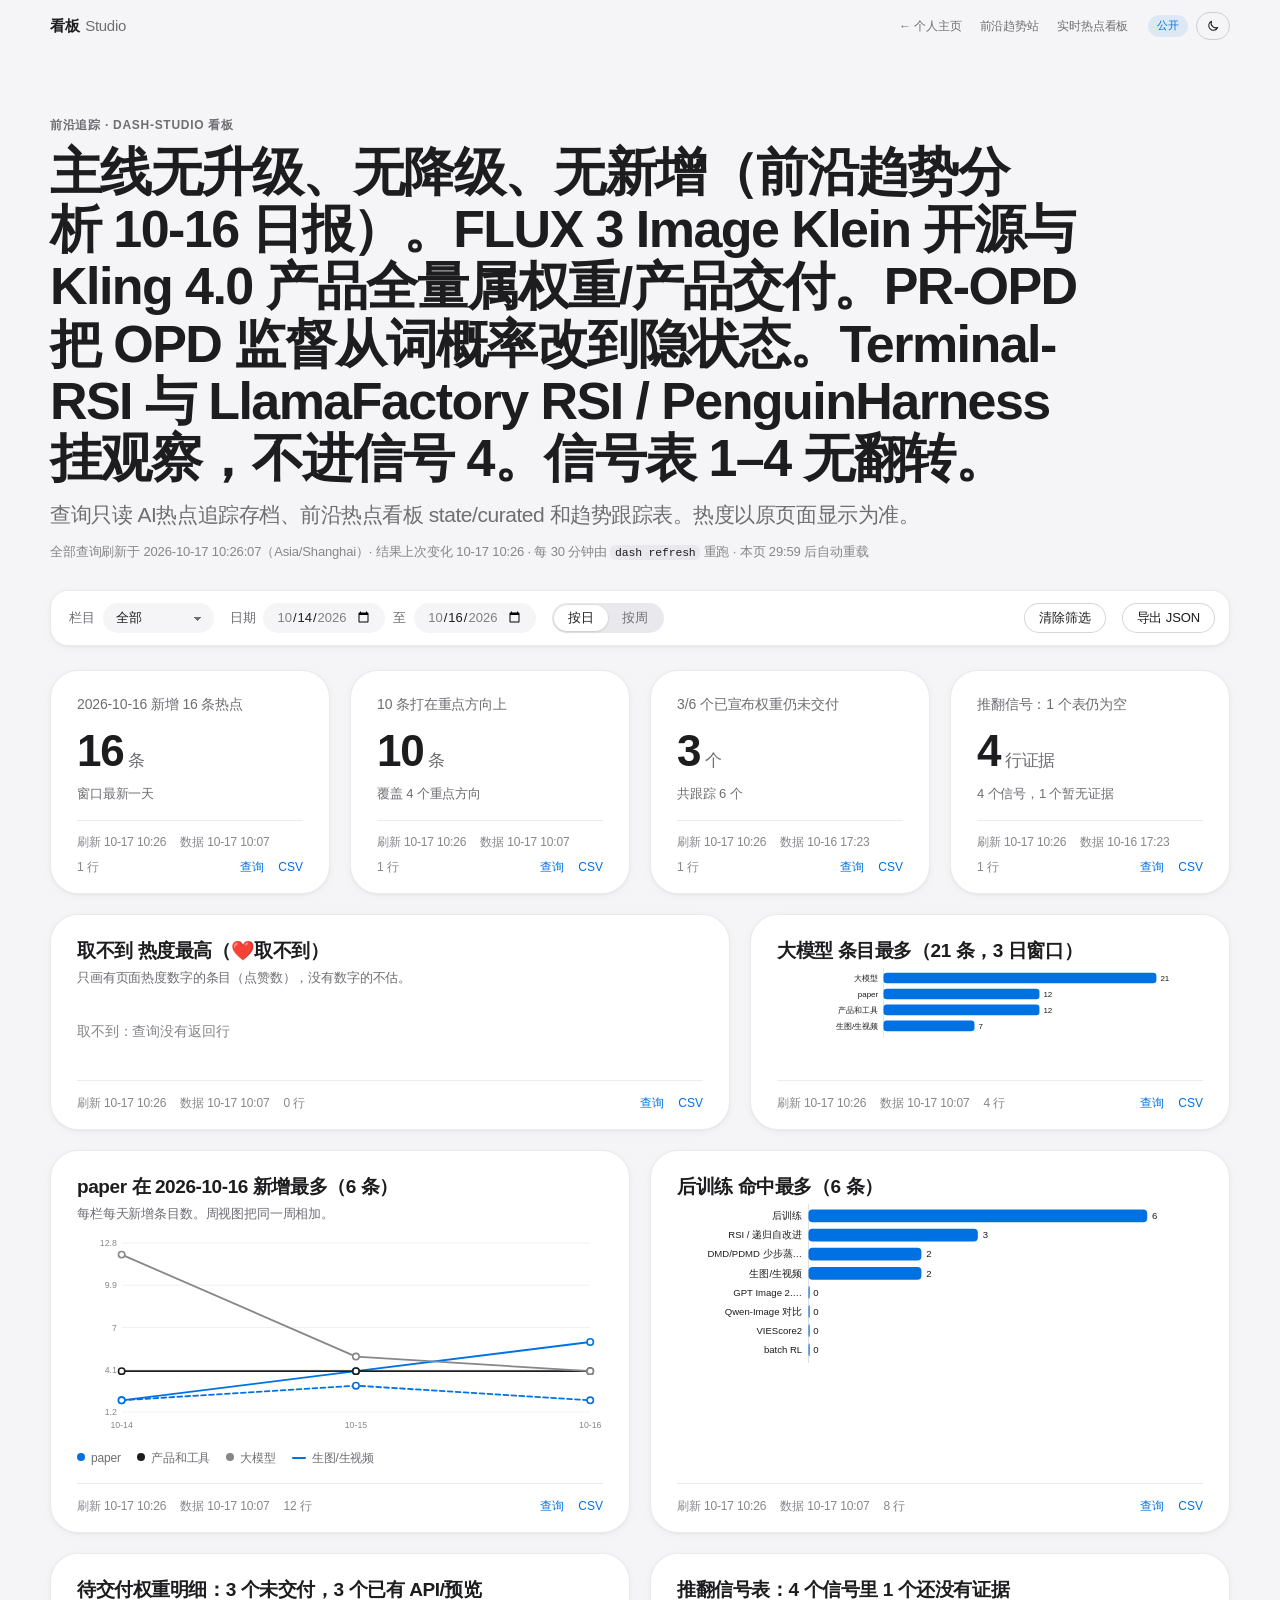
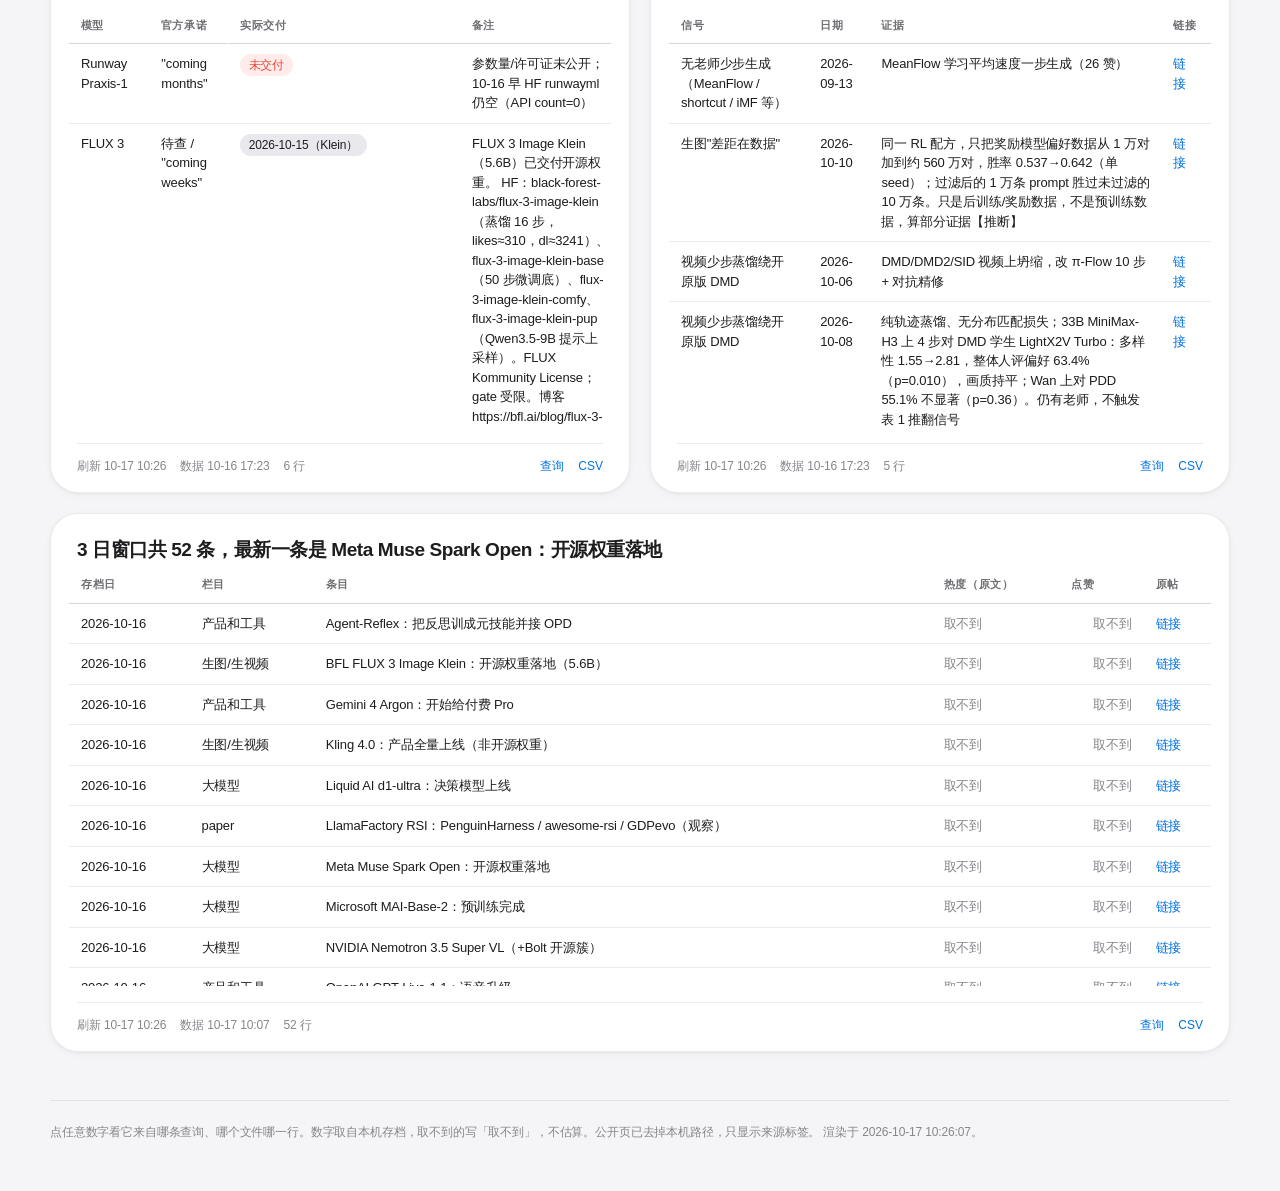
==== commit f0c0d169: "studio: sync frontier dashboard 2026-10-17 10:26 (Asia/Shanghai)" ====
--- a/studio/index.html
+++ b/studio/index.html
@@ -140,7 +140,7 @@
   <footer class="foot" id="foot"></footer>
 </main>
 <div id="pop" class="pop" role="dialog" aria-modal="false" hidden></div>
-<script id="dash-data" type="application/json">{"name": "frontier", "title": "前沿追踪 · dash-studio 看板", "conclusion": "主线无升级、无降级、无新增（前沿趋势分析 10-16 日报）。FLUX 3 Image Klein 开源与 Kling 4.0 产品全量属权重/产品交付。PR-OPD 把 OPD 监督从词概率改到隐状态。Terminal-RSI 与 LlamaFactory RSI / PenguinHarness 挂观察，不进信号 4。信号表 1–4 无翻转。", "subtitle": "查询只读 AI热点追踪存档、前沿热点看板 state/curated 和趋势跟踪表。热度以原页面显示为准。", "visibility": "public", "domain": "frontier", "refreshed_at": "2026-10-17 09:51:52", "last_changed_at": "2026-10-17 09:51:52", "rendered_at": "2026-10-17 09:51:52", "reload_min": 30, "interval_min": 30, "grain": {"column": "day", "default": "daily"}, "filters": [{"id": "section", "label": "栏目", "type": "select", "column": "section_name"}, {"id": "day", "label": "日期", "type": "daterange", "column": "day"}], "tiles": [{"id": "conclusion", "type": "text", "title": "前沿热点看板结论（state.json）", "subtitle": null, "text": "主线无升级、无降级、无新增（前沿趋势分析 10-16 日报）。FLUX 3 Image Klein 开源与 Kling 4.0 产品全量属权重/产品交付。PR-OPD 把 OPD 监督从词概率改到隐状态。Terminal-RSI 与 LlamaFactory RSI / PenguinHarness 挂观察，不进信号 4。信号表 1–4 无翻转。（看板 2026-10-17 09:36，存档 2026-10-16）", "sql": "SELECT conclusion, built_at, archive_date, _src, _line, _label FROM frontier_meta", "title_sql": null, "columns": ["conclusion", "built_at", "archive_date", "_line", "_label"], "rows": [["主线无升级、无降级、无新增（前沿趋势分析 10-16 日报）。FLUX 3 Image Klein 开源与 Kling 4.0 产品全量属权重/产品交付。PR-OPD 把 OPD 监督从词概率改到隐状态。Terminal-RSI 与 LlamaFactory RSI / PenguinHarness 挂观察，不进信号 4。信号表 1–4 无翻转。", "2026-10-17 09:36", "2026-10-16", "$.conclusion", "前沿热点看板 · state.json"]], "sources": [{"label": "前沿热点看板 · state.json"}], "refreshed_at": "2026-10-17 09:51:52", "changed_at": "2026-10-17 09:51:52", "data_time": "2026-10-17 09:36", "error": null, "last_ok": null, "opts": {"hidden": true}}, {"id": "kpi_today", "type": "kpi", "title": "2026-10-16 新增 16 条热点", "subtitle": null, "text": null, "sql": "SELECT CAST(day AS VARCHAR) AS day, count(*) AS n, string_agg(DISTINCT _src, '; ' ORDER BY _src) AS _src, min(_label) AS _label\nFROM frontier_items WHERE day = (SELECT max(day) FROM frontier_items) GROUP BY day", "title_sql": null, "columns": ["day", "n", "_label"], "rows": [["2026-10-16", 16, "前沿热点看板 · curated/2026-10-16.json"]], "sources": [{"label": "前沿热点看板 · curated/2026-10-14.json"}, {"label": "前沿热点看板 · curated/2026-10-15.json"}, {"label": "前沿热点看板 · curated/2026-10-16.json"}, {"label": "前沿热点看板 · state.json"}], "refreshed_at": "2026-10-17 09:51:52", "changed_at": "2026-10-16 20:14:36", "data_time": "2026-10-17 09:36", "error": null, "last_ok": null, "opts": {"value": "n", "fmt": "int", "sub": "窗口最新一天", "w": 3, "unit": "条"}}, {"id": "kpi_focus", "type": "kpi", "title": "10 条打在重点方向上", "subtitle": null, "text": null, "sql": "SELECT count(DISTINCT item_id) AS n, count(DISTINCT topic_id) FILTER (WHERE item_id IS NOT NULL) AS topics,\n       min(_src) AS _src, min(_label) AS _label FROM frontier_focus", "title_sql": null, "columns": ["n", "topics", "_label"], "rows": [[10, 4, "前沿热点看板 · state.json"]], "sources": [{"label": "前沿热点看板 · focus.json"}, {"label": "前沿热点看板 · state.json"}], "refreshed_at": "2026-10-17 09:51:52", "changed_at": "2026-10-16 20:14:36", "data_time": "2026-10-17 09:36", "error": null, "last_ok": null, "opts": {"value": "n", "fmt": "int", "sub": "覆盖 {topics} 个重点方向", "w": 3, "unit": "条"}}, {"id": "kpi_weights", "type": "kpi", "title": "3/6 个已宣布权重仍未交付", "subtitle": null, "text": null, "sql": "SELECT count(*) FILTER (WHERE NOT is_delivered) AS pending, count(*) AS total, min(_src) AS _src, min(_label) AS _label\nFROM frontier_weights", "title_sql": null, "columns": ["pending", "total", "_label"], "rows": [[3, 6, "AI热点追踪存档 · weights-tracker.md"]], "sources": [{"label": "AI热点追踪存档 · weights-tracker.md"}], "refreshed_at": "2026-10-17 09:51:52", "changed_at": "2026-10-16 09:55:36", "data_time": "2026-10-16 17:23", "error": null, "last_ok": null, "opts": {"value": "pending", "fmt": "int", "sub": "共跟踪 {total} 个", "w": 3, "unit": "个"}}, {"id": "kpi_signals", "type": "kpi", "title": "推翻信号：1 个表仍为空", "subtitle": null, "text": null, "sql": "SELECT count(*) FILTER (WHERE date IS NOT NULL) AS evidence, count(DISTINCT signal) FILTER (WHERE date IS NULL) AS empty,\n       count(DISTINCT signal) AS signals, min(_src) AS _src, min(_label) AS _label FROM frontier_signals", "title_sql": null, "columns": ["evidence", "empty", "signals", "_label"], "rows": [[4, 1, 4, "AI热点追踪存档 · signals-tracker.md"]], "sources": [{"label": "AI热点追踪存档 · signals-tracker.md"}], "refreshed_at": "2026-10-17 09:51:52", "changed_at": "2026-10-11 13:08:16", "data_time": "2026-10-16 17:23", "error": null, "last_ok": null, "opts": {"value": "evidence", "fmt": "int", "sub": "{signals} 个信号，{empty} 个暂无证据", "w": 3, "unit": "行证据"}}, {"id": "heat_top", "type": "bar", "title": "取不到 热度最高（❤️取不到）", "subtitle": "只画有页面热度数字的条目（点赞数），没有数字的不估。", "text": null, "sql": "SELECT title, section_name, CAST(day AS VARCHAR) AS day, heat_value, heat_text, url, _src, _line, _label\nFROM frontier_items WHERE heat_value IS NOT NULL ORDER BY heat_value DESC, title LIMIT 12", "title_sql": null, "columns": ["title", "section_name", "day", "heat_value", "heat_text", "url", "_line", "_label"], "rows": [], "sources": [{"label": "前沿热点看板 · curated/2026-10-14.json"}, {"label": "前沿热点看板 · curated/2026-10-15.json"}, {"label": "前沿热点看板 · curated/2026-10-16.json"}, {"label": "前沿热点看板 · state.json"}], "refreshed_at": "2026-10-17 09:51:52", "changed_at": "2026-10-15 09:38:36", "data_time": "2026-10-17 09:36", "error": null, "last_ok": null, "opts": {"label": "title", "value": "heat_value", "fmt": "int", "filters": ["section", "day"], "w": 7}}, {"id": "section_mix", "type": "bar", "title": "大模型 条目最多（21 条，3 日窗口）", "subtitle": null, "text": null, "sql": "SELECT section_name, count(*) AS n, string_agg(DISTINCT _src, '; ' ORDER BY _src) AS _src, string_agg(DISTINCT _label, '; ' ORDER BY _label) AS _label\nFROM frontier_items GROUP BY section_name ORDER BY n DESC, section_name", "title_sql": null, "columns": ["section_name", "n", "_label"], "rows": [["大模型", 21, "前沿热点看板 · curated/2026-10-14.json; 前沿热点看板 · curated/2026-10-15.json; 前沿热点看板 · curated/2026-10-16.json"], ["paper", 12, "前沿热点看板 · curated/2026-10-14.json; 前沿热点看板 · curated/2026-10-15.json; 前沿热点看板 · curated/2026-10-16.json"], ["产品和工具", 12, "前沿热点看板 · curated/2026-10-14.json; 前沿热点看板 · curated/2026-10-15.json; 前沿热点看板 · curated/2026-10-16.json"], ["生图/生视频", 7, "前沿热点看板 · curated/2026-10-14.json; 前沿热点看板 · curated/2026-10-15.json; 前沿热点看板 · curated/2026-10-16.json"]], "sources": [{"label": "前沿热点看板 · curated/2026-10-14.json"}, {"label": "前沿热点看板 · curated/2026-10-15.json"}, {"label": "前沿热点看板 · curated/2026-10-16.json"}, {"label": "前沿热点看板 · state.json"}], "refreshed_at": "2026-10-17 09:51:52", "changed_at": "2026-10-16 20:14:36", "data_time": "2026-10-17 09:36", "error": null, "last_ok": null, "opts": {"label": "section_name", "value": "n", "fmt": "int", "w": 5}}, {"id": "daily_line", "type": "line", "title": "paper 在 2026-10-16 新增最多（6 条）", "subtitle": "每栏每天新增条目数。周视图把同一周相加。", "text": null, "sql": "SELECT CAST(day AS VARCHAR) AS day, section_name, count(*) AS n, string_agg(DISTINCT _src, '; ' ORDER BY _src) AS _src, min(_label) AS _label\nFROM frontier_items GROUP BY ALL ORDER BY day, section_name", "title_sql": "SELECT section_name, CAST(day AS VARCHAR) AS day, count(*) AS n FROM frontier_items\nWHERE day = (SELECT max(day) FROM frontier_items) GROUP BY ALL ORDER BY n DESC, section_name LIMIT 1", "columns": ["day", "section_name", "n", "_label"], "rows": [["2026-10-14", "paper", 2, "前沿热点看板 · curated/2026-10-14.json"], ["2026-10-14", "产品和工具", 4, "前沿热点看板 · curated/2026-10-14.json"], ["2026-10-14", "大模型", 12, "前沿热点看板 · curated/2026-10-14.json"], ["2026-10-14", "生图/生视频", 2, "前沿热点看板 · curated/2026-10-14.json"], ["2026-10-15", "paper", 4, "前沿热点看板 · curated/2026-10-15.json"], ["2026-10-15", "产品和工具", 4, "前沿热点看板 · curated/2026-10-15.json"], ["2026-10-15", "大模型", 5, "前沿热点看板 · curated/2026-10-15.json"], ["2026-10-15", "生图/生视频", 3, "前沿热点看板 · curated/2026-10-15.json"], ["2026-10-16", "paper", 6, "前沿热点看板 · curated/2026-10-16.json"], ["2026-10-16", "产品和工具", 4, "前沿热点看板 · curated/2026-10-16.json"], ["2026-10-16", "大模型", 4, "前沿热点看板 · curated/2026-10-16.json"], ["2026-10-16", "生图/生视频", 2, "前沿热点看板 · curated/2026-10-16.json"]], "sources": [{"label": "前沿热点看板 · curated/2026-10-14.json"}, {"label": "前沿热点看板 · curated/2026-10-15.json"}, {"label": "前沿热点看板 · curated/2026-10-16.json"}, {"label": "前沿热点看板 · state.json"}], "refreshed_at": "2026-10-17 09:51:52", "changed_at": "2026-10-16 20:14:36", "data_time": "2026-10-17 09:36", "error": null, "last_ok": null, "opts": {"x": "day", "y": "n", "series": "section_name", "fmt": "int", "agg": "sum", "grain": true, "filters": ["section", "day"], "w": 6}}, {"id": "focus_bar", "type": "bar", "title": "后训练 命中最多（6 条）", "subtitle": null, "text": null, "sql": "SELECT topic, count(item_id) AS n, string_agg(item_id, ', ' ORDER BY item_id) AS items, min(_src) AS _src, min(_label) AS _label\nFROM frontier_focus GROUP BY topic ORDER BY n DESC, topic", "title_sql": null, "columns": ["topic", "n", "items", "_label"], "rows": [["后训练", 6, "agent-reflex, llamafactory-rsi, mai-base-2, pr-opd, rsi-nav, terminal-rsi", "前沿热点看板 · state.json"], ["RSI / 递归自改进", 3, "llamafactory-rsi, rsi-nav, terminal-rsi", "前沿热点看板 · state.json"], ["DMD/PDMD 少步蒸馏（扩散蒸馏）", 2, "repforcing, speculative-forcing", "前沿热点看板 · state.json"], ["生图/生视频", 2, "flux-3-image-klein, kling-4-0-ga", "前沿热点看板 · state.json"], ["GPT Image 2.5 拆解", 0, null, "前沿热点看板 · state.json"], ["Qwen-Image 对比", 0, null, "前沿热点看板 · state.json"], ["VIEScore2", 0, null, "前沿热点看板 · state.json"], ["batch RL", 0, null, "前沿热点看板 · state.json"]], "sources": [{"label": "前沿热点看板 · focus.json"}, {"label": "前沿热点看板 · state.json"}], "refreshed_at": "2026-10-17 09:51:52", "changed_at": "2026-10-16 20:14:36", "data_time": "2026-10-17 09:36", "error": null, "last_ok": null, "opts": {"label": "topic", "value": "n", "fmt": "int", "w": 6}}, {"id": "weights", "type": "table", "title": "待交付权重明细：3 个未交付，3 个已有 API/预览", "subtitle": null, "text": null, "sql": "SELECT model, announced, promised, delivered, note, _src, _line, _label FROM frontier_weights", "title_sql": "SELECT count(*) FILTER (WHERE NOT is_delivered) AS pending,\n       count(*) FILTER (WHERE announced ILIKE '%preview%' OR announced LIKE '%API%' OR note LIKE '%API%' OR note ILIKE '%preview%') AS preview\nFROM frontier_weights", "columns": ["model", "announced", "promised", "delivered", "note", "_line", "_label"], "rows": [["Runway Praxis-1", "10-01 宣布 open-weights，仅 3 家合作方", "\"coming months\"", "未交付", "参数量/许可证未公开；10-16 早 HF runwayml 仍空（API count=0）", "7", "AI热点追踪存档 · weights-tracker.md"], ["FLUX 3", "宣布开源权重", "待查 / \"coming weeks\"", "2026-10-15（Klein）", "FLUX 3 Image Klein（5.6B）已交付开源权重。 HF：black-forest-labs/flux-3-image-klein（蒸馏 16 步，likes≈310，dl≈3241）、flux-3-image-klein-base（50 步微调底）、flux-3-image-klein-comfy、flux-3-image-klein-pup（Qwen3.5-9B 提示上采样）。FLUX Kommunity License；gate 受限。博客 https://bfl.ai/blog/flux-3-image-klein ；推理码 https://github.com/black-forest-labs/flux-3-image-klein 。完整非-Klein FLUX 3 Image 仍非本批开源对象（博客称 Klein 是 FLUX 3 家族第二件开源，继 Action）。Action 仍在（flux-3-action-*）。", "8", "AI热点追踪存档 · weights-tracker.md"], ["可灵 Kling 4.0", "产品本身（非开源模型）", "10-07 官方\"即将上线\" / launching soon", "2026-10-15（产品全量）", "产品全量上线。 官方 release history 2026-10-15 Major；首页 All-New Kling 4.0；MCP/CLI 可用。用户指南列 3–30s、4K、最多 10 keyframe / 15 参考。企业/开发者 API 与 10-bit HDR 仍 coming soon（非权重交付）。", "9", "AI热点追踪存档 · weights-tracker.md"], ["Mistral Large 4", "官方说月底", "10/27–10/31（各家报道）", "未交付", "10-16 早 HF mistralai 最新为 Timestral-28M/123M/209M（10-15 改）；无 Large 4", "10", "AI热点追踪存档 · weights-tracker.md"], ["Reflection Beam", "官方说本月晚些时候，Apache 2.0，附技术报告", "10 月下旬", "未交付", "10-16 早 ReflectionAI / reflectionai / Reflection-AI 等 org/user 仍空（models=[]）", "11", "AI热点追踪存档 · weights-tracker.md"], ["StepFun Step 5 Preview", "宣布 open weights；OpenRouter Preview 已上线（10-08 起一周免费）", "Oct 15", "2026-10-15（约 09:26–09:31 CST）", "已交付（不重宣为隔夜新件）。 HF：stepfun-ai/Step-5-Preview（likes≈79，dl≈144）、Step-5-Preview-BF16（51/126）、Step-5-Preview-NVFP4（12/17）。lastModified 仍 10-15T01:26–01:31Z；无新变体。", "12", "AI热点追踪存档 · weights-tracker.md"]], "sources": [{"label": "AI热点追踪存档 · weights-tracker.md"}], "refreshed_at": "2026-10-17 09:51:52", "changed_at": "2026-10-16 17:39:30", "data_time": "2026-10-16 17:23", "error": null, "last_ok": null, "opts": {"columns": [{"col": "model", "label": "模型"}, {"col": "promised", "label": "官方承诺"}, {"col": "delivered", "label": "实际交付", "chip": true}, {"col": "note", "label": "备注"}], "w": 6}}, {"id": "signals", "type": "table", "title": "推翻信号表：4 个信号里 1 个还没有证据", "subtitle": null, "text": null, "sql": "SELECT signal, date, source, content, url, _src, _line, _label FROM frontier_signals", "title_sql": "SELECT count(DISTINCT signal) AS n, count(DISTINCT signal) FILTER (WHERE date IS NULL) AS empty FROM frontier_signals", "columns": ["signal", "date", "source", "content", "url", "_line", "_label"], "rows": [["无老师少步生成（MeanFlow / shortcut / iMF 等）", "2026-09-13", "XHS 收藏 #62", "MeanFlow 学习平均速度一步生成（26 赞）", "https://www.xiaohongshu.com/explore/6aa6b74f000000002502fef7", "10", "AI热点追踪存档 · signals-tracker.md"], ["生图\"差距在数据\"", "2026-10-10", "Arena T2I 奖励论文（HF Daily 10-09）", "同一 RL 配方，只把奖励模型偏好数据从 1 万对加到约 560 万对，胜率 0.537→0.642（单 seed）；过滤后的 1 万条 prompt 胜过未过滤的 10 万条。只是后训练/奖励数据，不是预训练数据，算部分证据【推断】", "https://arxiv.org/abs/2610.02967", "18", "AI热点追踪存档 · signals-tracker.md"], ["视频少步蒸馏绕开原版 DMD", "2026-10-06", "Kandinsky 6.0 报告", "DMD/DMD2/SID 视频上坍缩，改 π-Flow 10 步 + 对抗精修", "https://arxiv.org/abs/2610.05608", "30", "AI热点追踪存档 · signals-tracker.md"], ["视频少步蒸馏绕开原版 DMD", "2026-10-08", "PTD（NVIDIA+EPFL）", "纯轨迹蒸馏、无分布匹配损失；33B MiniMax-H3 上 4 步对 DMD 学生 LightX2V Turbo：多样性 1.55→2.81，整体人评偏好 63.4%（p=0.010），画质持平；Wan 上对 PDD 55.1% 不显著（p=0.36）。仍有老师，不触发表 1 推翻信号", "https://arxiv.org/abs/2610.11498", "31", "AI热点追踪存档 · signals-tracker.md"], ["世界模型里做 RL 训权重（2026-10-11 新增，前沿趋势分析定义）", null, null, null, null, "53", "AI热点追踪存档 · signals-tracker.md"]], "sources": [{"label": "AI热点追踪存档 · signals-tracker.md"}], "refreshed_at": "2026-10-17 09:51:52", "changed_at": "2026-10-12 12:21:42", "data_time": "2026-10-16 17:23", "error": null, "last_ok": null, "opts": {"columns": [{"col": "signal", "label": "信号"}, {"col": "date", "label": "日期"}, {"col": "content", "label": "证据"}, {"col": "url", "label": "链接", "link": true}], "w": 6}}, {"id": "items", "type": "table", "title": "3 日窗口共 52 条，最新一条是 Meta Muse Spark Open：开源权重落地", "subtitle": null, "text": null, "sql": "SELECT CAST(day AS VARCHAR) AS day, section_name, title, summary, posted, heat_text, heat_value, url, focus, _src, _line, _label\nFROM frontier_items ORDER BY day DESC, heat_value DESC NULLS LAST, title", "title_sql": "SELECT (SELECT count(*) FROM frontier_items) AS n, title FROM frontier_items ORDER BY posted DESC NULLS LAST LIMIT 1", "columns": ["day", "section_name", "title", "summary", "posted", "heat_text", "heat_value", "url", "focus", "_line", "_label"], "rows": [["2026-10-16", "产品和工具", "Agent-Reflex：把反思训成元技能并接 OPD", "RSD→ReSFT→ORPO；称 8B 在 τ²-Bench 等与 AgentNoiseBench 上超对照。代码/模型/数据称已开源，正文无仓库地址。Agent 工具进产品和工具栏，不进训练配方时间线。", "2026-10-16", null, null, "https://www.xiaohongshu.com/explore/6ad176eb000000000a023985", "post-training", "$.extras[9]", "前沿热点看板 · curated/2026-10-16.json"], ["2026-10-16", "生图/生视频", "BFL FLUX 3 Image Klein：开源权重落地（5.6B）", "单消费级 GPU、原生 4K、bbox 编辑。与已报 FLUX 3 Video 定价分开。HF black-forest-labs/flux-3-image-klein。权重跟踪：Klein 记交付；完整非-Klein FLUX 3 Image 仍非本批。六件套其余仍空。", "2026-10-16", null, null, "https://bfl.ai/blog/flux-3-image-klein", "image-video-gen", "$.extras[6]", "前沿热点看板 · curated/2026-10-16.json"], ["2026-10-16", "产品和工具", "Gemini 4 Argon：开始给付费 Pro", "小红书称 Antigravity 向付费 Google AI Pro 放 Argon 配额【笔记转述】。续热，非首发；不改训练类主线。", "2026-10-16", null, null, "https://www.xiaohongshu.com/explore/6ad181eb000000001b023dac", null, "$.extras[5]", "前沿热点看板 · curated/2026-10-16.json"], ["2026-10-16", "生图/生视频", "Kling 4.0：产品全量上线（非开源权重）", "新 UI + MCP/CLI；官方 release history 标 2026-10-15 Major。HDR 4K/API 将至。产品全量，非 OSS 权重。", "2026-10-16", null, null, "https://x.com/Kling_ai/status/2110747537187709424", "image-video-gen", "$.extras[7]", "前沿热点看板 · curated/2026-10-16.json"], ["2026-10-16", "大模型", "Liquid AI d1-ultra：决策模型上线", "Artificial Analysis Decision Index #1（65）【官方自报】；多模态、44 语；同日 OpenRouter/Vercel。决策模型产品事件，不进训练方法主线。", "2026-10-16", null, null, "https://x.com/liquidai/status/2110777964489285875", null, "$.extras[1]", "前沿热点看板 · curated/2026-10-16.json"], ["2026-10-16", "paper", "LlamaFactory RSI：PenguinHarness / awesome-rsi / GDPevo（观察）", "@code_hiyouga 称 GitHub 过 70k★ 后做「LlamaFactory of recursive self-improvement」。三件：主仓 PenguinHarness（Prism-Shadow/penguin-harness，★2669；README：model 固定、演进 harness，OPRO/APE/ACE/AWM + snapshot）、awesome-rsi（★740）、企业评测 GDPevo（★85）。无 WM 内 RL 留存训权重 → 挂 RSI/harness 观察、不进信号表 4、不升档（趋势分析已定性）。", "2026-10-16", null, null, "https://github.com/Prism-Shadow/penguin-harness", "post-training,rsi", "$.extras[13]", "前沿热点看板 · curated/2026-10-16.json"], ["2026-10-16", "大模型", "Meta Muse Spark Open：开源权重落地", "总参约 816B、激活约 42B、上下文 1M；定位 coding+agentic。属开源权重/agent 栈事件，不进训练方法主线。", "2026-10-16", null, null, "https://x.com/AIatMeta/status/2110779754274292212", null, "$.extras[0]", "前沿热点看板 · curated/2026-10-16.json"], ["2026-10-16", "大模型", "Microsoft MAI-Base-2：预训练完成", "报道 MoE 约 80B active / 2.8T total、16K GB200、约 38 天、约 50T tokens；后训练进行中；Foundry 合作伙伴 —— 非公开 open-weight【新闻】。预训练完 ≠ HF 交付。", "2026-10-16", null, null, "https://x.com/i/trending/2110798757025702396", "post-training", "$.extras[3]", "前沿热点看板 · curated/2026-10-16.json"], ["2026-10-16", "大模型", "NVIDIA Nemotron 3.5 Super VL（+Bolt 开源簇）", "视觉+推理+工具，面向 agent。新闻簇称约 120B/12B 激活【新闻摘要】。开源权重/agent 栈，不进训练方法主线。", "2026-10-16", null, null, "https://x.com/nvidia/status/2110750157272719562", null, "$.extras[2]", "前沿热点看板 · curated/2026-10-16.json"], ["2026-10-16", "产品和工具", "OpenAI GPT-Live-1.1：语音升级", "多语口音、减少 “checking…”；FR/DE/HI/MX-ES/KO/JA。ChatGPT/Codex 可用，API 将至。产品事件，不进主线。", "2026-10-16", null, null, "https://x.com/OpenAI/status/2110797830361436604", null, "$.extras[4]", "前沿热点看板 · curated/2026-10-16.json"], ["2026-10-16", "产品和工具", "OpenUI 1.0：Agent 交互界面框架", "开源协议/运行时：agent 用 schema + OpenUI Lang 组合地图、表单、图表、按钮；支持 React/Vue/Svelte/Angular。仓库 thesysdev/openui（★约 11203）+ openui.com。午间 Agent 栏空、傍晚放大。Agent 工具进产品和工具栏，不碰训练配方。", "2026-10-16", null, null, "https://github.com/thesysdev/openui", null, "$.extras[12]", "前沿热点看板 · curated/2026-10-16.json"], ["2026-10-16", "paper", "PR-OPD：事后技能对齐隐藏状态", "先 GRPO，再让策略写事后技能，并对齐各层隐状态（非词概率）。Qwen2.5-3B 相对 GRPO：ALFWorld All +4.7pp（66.4→71.1），WebShop Acc +11.7pp（55.5→67.2）【证实，表 1】；技能在场时 WebShop 42.2%→56.2%，改动的采样 token 概率不足四分之一、隐状态改动超过八成【证实，作者自报】。挂主线 1–2 OPD 观察，加固适用条件，不升档。", "2026-10-16", null, null, "https://arxiv.org/abs/2609.36642", "post-training", "$.extras[8]", "前沿热点看板 · curated/2026-10-16.json"], ["2026-10-16", "paper", "RSI-Nav：观察，不进信号表 4", "Qwen3.5-9B 统一 VL2A/VA2L；自产指令→自执行→筛样本→更新。R2R-CE 成功率笔记称 68.6%（+15.7pp）【笔记转述】。数据中心闭环，非 WM 内 RL。挂观察、不升档。基线仍 RSI-Anything / RIWANav；ClawLoop 不进表。", "2026-10-16", null, null, "https://arxiv.org/abs/2610.15782", "post-training,rsi", "$.extras[10]", "前沿热点看板 · curated/2026-10-16.json"], ["2026-10-16", "paper", "RepForcing：表征 teacher forcing，仍接 asymmetric DMD", "用表征空间 teacher forcing 换中间 AR 老师+因果 ODE 初始化，随后仍做 asymmetric DMD；4 步 chunk VBench Total 84.04→84.66【证实，作者自报】。与 Causal Forcing / Glance Forcing 同族旁证，挂表 3 观察、不进正表。", "2026-10-16", null, null, "https://arxiv.org/abs/2610.20111", "dmd-distill", "$.extras[15]", "前沿热点看板 · curated/2026-10-16.json"], ["2026-10-16", "paper", "Speculative Forcing：AR 视频中间步投机加速（非绕开 DMD）", "AR 视频中间步投机加速【证实，摘要】；非 π-Flow / PTD 式绕开 DMD。挂表 3 / 主线 5 旁证，不进正表、不升档。", "2026-10-16", null, null, "https://arxiv.org/abs/2610.22347", "dmd-distill", "$.extras[14]", "前沿热点看板 · curated/2026-10-16.json"], ["2026-10-16", "paper", "Terminal-RSI：终端 agent 递归改写 + 策略精炼（观察）", "交替 RSR（自改写）与 RPR（策略精炼），RPR 更新策略权重；Qwen3.8-27B 底座。作者称四套终端基准宏均 50.58%（较底座 +29.90pp）；TB2.1 86.52% / Hard 79%【作者自报】。环境是终端沙箱+保护校验器，不是 learned WM 内 RL → 挂 RSI/harness 观察、不进信号表 4、不升档（趋势分析已定性）。", "2026-10-16", null, null, "https://arxiv.org/abs/2610.22192", "post-training,rsi", "$.extras[11]", "前沿热点看板 · curated/2026-10-16.json"], ["2026-10-15", "paper", "ActionOPD：动作级 OPD（黑盒教师）", "在学生状态上对齐教师语义动作，不需教师 token 概率或同 tokenizer。Qwen3-4B/8B 四 OOD 基准均分相对 Base +3.3–6.9 个百分点【作者自报】。挂主线 1–2 OPD 观察，不升档。", "2026-10-15", null, null, "https://arxiv.org/abs/2610.19820", null, "$.extras[15]", "前沿热点看板 · curated/2026-10-15.json"], ["2026-10-15", "产品和工具", "BFL：FLUX 3 Video 提速约 2×、原生 2K/4K 成本约降 50%", "服务侧优化。当时不是 FLUX 3 Image 权重交付；Image Klein 已于次日早报记开源（见 10-16 卡）。", "2026-10-15", null, null, "https://x.com/bfl_ai/status/2110386847528681774", null, "$.extras[8]", "前沿热点看板 · curated/2026-10-15.json"], ["2026-10-15", "生图/生视频", "Data-Space Iteration：少步丢掉 flow 固定离散", "改成 data-space iteration；训练仍要 online rollout，DMD 训练不变；只做了 ImageNet。表 1/3 不翻转。", "2026-10-15", null, null, "https://arxiv.org/abs/2610.12102", null, "$.extras[5]", "前沿热点看板 · curated/2026-10-15.json"], ["2026-10-15", "生图/生视频", "FlashVSR+：RY-DMD 把不可微奖励塞进单步 DMD", "奖励只打分不反传。视频超分 OCR 与单步 SDXL OCR 有笔记数字。不升档。", "2026-10-15", null, null, "https://www.xiaohongshu.com/explore/6acf4782000000000a024221", null, "$.extras[7]", "前沿热点看板 · curated/2026-10-15.json"], ["2026-10-15", "paper", "Glance Forcing：单条 PF-ODE 视频少步", "Slow/Fast LoRA；单条 PF-ODE 时 VBench 84.04→84.22 超 Causal Forcing【作者自报】。PF-ODE 主要拉直少步几何，分布质量仍靠后续 DMD【证实，摘要】；不是绕开 DMD。挂表 3 / 主线 5 旁证，不升档。", "2026-10-15", null, null, "https://arxiv.org/abs/2610.20220", null, "$.extras[13]", "前沿热点看板 · curated/2026-10-15.json"], ["2026-10-15", "产品和工具", "JEV-35B：单次前向结构化决策头", "基于 Qwen3.5-35B-A3B 的开源决策头（Apache-2.0）；约 35B 总参 / 3B 激活。定位与托管 Jev 同族：单次前向结构化决策，不做逐 token 生成。自报 Decision Index 0.3=59.73【未进官方榜】。属开源决策头，非统一理解+生成，不进训练方法主线。", "2026-10-15", null, null, "https://huggingface.co/autotrust/JEV-35B", null, "$.extras[9]", "前沿热点看板 · curated/2026-10-15.json"], ["2026-10-15", "产品和工具", "Jev 1.14 预览：实验性图像 / box / 长上下文", "TypeSafe 托管 Jev 上 jev-preview（约一周后切 jev-latest）。多语微调；图像、box 框、长上下文需 danger-zone 头。独立评测口径：MMLU-Redux 95.0 / ARC-C 97.6 表内最高；MathQA 相对 frontier 中位约 −17.7。产品用法：路由/审核/置信度门控；不当推理机。不进信号表 1–4。", "2026-10-15", null, null, "https://typesafe.ai/blog/jev-1-14", null, "$.extras[11]", "前沿热点看板 · curated/2026-10-15.json"], ["2026-10-15", "产品和工具", "JevAny：任意骨干 → typed 决策头 / LoRA", "把任意骨干训成 typed 决策头。与 JEV-35B 同属开源仿制/迁移路线。研究侧可当决策头数据源候选【推断】；日常降为简讯，不进训练方法主线。", "2026-10-15", null, null, "https://jevland.mnimiy.com/projects/jevany/", null, "$.extras[12]", "前沿热点看板 · curated/2026-10-15.json"], ["2026-10-15", "大模型", "Ling-3.1-flash：蚂蚁开源权重落地", "HF inclusionAI/Ling-3.1-flash，MIT。总参约 560B、激活约 25B、上下文 1M。主打 agent/原型；属开源权重/agent 栈事件，不进训练方法主线。", "2026-10-15", null, null, "https://huggingface.co/inclusionAI/Ling-3.1-flash", null, "$.extras[0]", "前沿热点看板 · curated/2026-10-15.json"], ["2026-10-15", "大模型", "OPSA：旧稿新解读——OPD 真的在蒸馏吗？", "称教师信号噪声大，学生主要压低坏 token。2608 旧稿今日推热，不升档。", "2026-10-15", null, null, "https://arxiv.org/abs/2608.31046", null, "$.extras[3]", "前沿热点看板 · curated/2026-10-15.json"], ["2026-10-15", "生图/生视频", "PVD：两个半网，算力仍约等于教师一步", "结构/细节两段各半骨干。ImageNet 256 一步等价预算数字未对原文。不升档。", "2026-10-15", null, null, "https://www.xiaohongshu.com/explore/6acf6d1000000000140330f7", null, "$.extras[6]", "前沿热点看板 · curated/2026-10-15.json"], ["2026-10-15", "大模型", "RLVR Rank-1：权重更新主方向外推", "称每步更新主沿 SVD 一主方向，短训后线性外推约 500 步。训练动态，无闭环留存证据，不升档。无 arXiv 号。", "2026-10-15", null, null, "https://www.xiaohongshu.com/explore/6acfc4d80000000018016da8", null, "$.extras[4]", "前沿热点看板 · curated/2026-10-15.json"], ["2026-10-15", "paper", "RSI 午间：AdaRSI / SwarmRSI / VideoHarness-SRSI 挂观察，不进信号表 4", "AdaRSI 先改 harness 再按需微调 VLA（RoboCasa 仿真，非 learned WM 内 RL）。SwarmRSI 是科研 swarm 状态演化。VideoHarness-SRSI 冻 VLM。三者均 harness/RSI 观察。基线仍 RSI-Anything / RIWANav；ClawLoop 不进表。", "2026-10-15", null, null, "https://arxiv.org/abs/2610.20474", null, "$.extras[10]", "前沿热点看板 · curated/2026-10-15.json"], ["2026-10-15", "paper", "Reality Check：11 种 Agentic RL 自蒸馏无一稳超 GRPO", "统一复现自蒸馏 vs GRPO；无一方法全场景稳超 GRPO【证实】。10-16 续热：笔记称仅 PCSD / AgentOPSD 均值超 GRPO（+4.58 / +1.66）；按时长重算后 AgentOPSD ALFWorld 68.10%→37.63%【笔记转述】。挂 Agent RL 自蒸馏适用条件观察。不进主线、不升档。", "2026-10-15", null, null, "https://arxiv.org/abs/2610.19789", null, "$.extras[14]", "前沿热点看板 · curated/2026-10-15.json"], ["2026-10-15", "大模型", "Step 5 Preview：官方开源权重落地", "HF stepfun-ai/Step-5-Preview（及 BF16、NVFP4）。约 600B 总参 / 27B 激活 MoE；StepFun Model License 1.0。属产品/权重事件，不进信号表 1–4。其余五件套仍空。", "2026-10-15", null, null, "https://huggingface.co/stepfun-ai/Step-5-Preview", null, "$.extras[1]", "前沿热点看板 · curated/2026-10-15.json"], ["2026-10-15", "大模型", "策略差蒸馏：有用的可能是相对参照的对数概率差", "常规 OPD 成特例。任务训练差可迁，纯规模差弱甚至无收益。与 Semi-OPD 并列不并篇，不升档。", "2026-10-15", null, null, "https://arxiv.org/abs/2610.13205", null, "$.extras[2]", "前沿热点看板 · curated/2026-10-15.json"], ["2026-10-14", "产品和工具", "AgentSWE：coding agent 造 agent 评测", "BAAI：25 题 Creation/Editing/Optimization。最强 Creation 约 19.1/100、Editing 约 31.6/100【第三方摘要】。评测不是训练报告；记 Agent 工具栏，不进信号 4。", "2026-10-14", null, null, "https://arxiv.org/abs/2610.13361", null, "$.extras[13]", "前沿热点看板 · curated/2026-10-14.json"], ["2026-10-14", "产品和工具", "Anthropic 自研源控：为人设计的基建成 agent 瓶颈", "日合并约 2500→30000。博客级工程叙事，非模型发布。属 Agent 工具，不进训练配方时间线。", "2026-10-14", null, null, "https://x.com/AnthropicAI/status/2110047081414987957", null, "$.extras[8]", "前沿热点看板 · curated/2026-10-14.json"], ["2026-10-14", "大模型", "BranchOPD：不确定决策点分支采样", "相对 Vanilla OPD：数学 avg@16 +18.55pp；ALFWorld ID/OOD 均值 +13.8。只改采哪些额外轨迹，不是换老师。挂主线 1–2 观察、不进正表（与 Semi-OPD「何时离线」同属适用条件）【推断】。", "2026-10-14", null, null, "https://arxiv.org/abs/2610.13481", null, "$.extras[11]", "前沿热点看板 · curated/2026-10-14.json"], ["2026-10-14", "大模型", "ClawLoop：harness 内 SFT/GRPO 多轮自进化", "美团+北大：无外部老师。任务合成→SFT/GRPO 更新权重→诊断反馈进下一轮。Qwen3.6-27B SkillsBench Avg@5 46.3→57.2；Claw-Eval-Live 69.3→76.9（作者自报）。不进信号表 4、RSI 不升档：是 harness 沙箱自进化，不是 WM 内 RL；挂 RSI/harness 权重环观察，与 RSI-Anything 同族旁证。", "2026-10-14", null, null, "https://arxiv.org/abs/2610.14118", null, "$.extras[15]", "前沿热点看板 · curated/2026-10-14.json"], ["2026-10-14", "大模型", "EmbodiedCLBench：具身持续学习评测", "同 DeepRSI 口径：是评测，不触发 RSI 升级。", "2026-10-14", null, null, "https://arxiv.org/abs/2610.13021", null, "$.extras[3]", "前沿热点看板 · curated/2026-10-14.json"], ["2026-10-14", "大模型", "Gemini 4 Argon：Google/DeepMind 官宣全球可用", "昨夜仅为泄露传闻【未证实】，现已坐实。官方 demo：视频教 Apollo 连投 7 次 cornhole；助 Chrome 拆约 600 万行 legacy 消一类崩溃。产品事件，不进主线。", "2026-10-14", null, null, "https://x.com/Google/status/2110041297360699856", null, "$.extras[0]", "前沿热点看板 · curated/2026-10-14.json"], ["2026-10-14", "大模型", "Harness²：开放世界递归 harnessing（冻权重）", "Google Cloud AI Research：冻底座。WorkBuddy 上 GLM-5 相对 base harness 单步最高约 +11.5 分（作者自报）。明确冻权重 → harness 观察；不满足训权重升级条件 → RSI 不升档。", "2026-10-14", null, null, "https://arxiv.org/abs/2610.14224", null, "$.extras[16]", "前沿热点看板 · curated/2026-10-14.json"], ["2026-10-14", "大模型", "Liquid LFM2.5-24B-A2B：开源权重交付", "24B 总参 / 2B 激活、131K 上下文。新闻称偏本地 agent【第三方】。不在原跟踪六件套内。", "2026-10-14", null, null, "https://x.com/liquidai/status/2110055807194931348", null, "$.extras[1]", "前沿热点看板 · curated/2026-10-14.json"], ["2026-10-14", "大模型", "MM-OPD：绘图代码当特权教师", "学生只看图，教师看代码/描述。Qwen3.5-9B ChartQA 85.4→93.7；同数据 SFT 平均掉 3+ 点【笔记转述】。挂主线 1–2 观察，不升档。", "2026-10-14", null, null, "https://arxiv.org/abs/2609.32690", null, "$.extras[2]", "前沿热点看板 · curated/2026-10-14.json"], ["2026-10-14", "大模型", "OPD 负结果：失败题上五种机制不涨反跌", "TUM 等：只在学生当前失败题上训 OPD，五种机制都不涨反跌（作者自报，仅 AIME24 30 题）。只作主线 1–2 方向性反证，不引幅度。「先 SFT 再 OPD」顺序仍是开放冲突。与 BranchOPD 并列挂适用条件观察【推断】。", "2026-10-14", null, null, "https://arxiv.org/abs/2610.18011", null, "$.extras[17]", "前沿热点看板 · curated/2026-10-14.json"], ["2026-10-14", "产品和工具", "OneSearch-VL：统一多模态深度研究 agent", "开放 110K SFT 轨迹 + 10K RL 任务。相对带工具 Qwen3-VL-8B，两新基准高 20.2 / 17.6 百分点【官方自报】。属 Agent 工具，不进训练配方时间线。", "2026-10-14", null, null, "https://arxiv.org/abs/2610.12419", null, "$.extras[10]", "前沿热点看板 · curated/2026-10-14.json"], ["2026-10-14", "大模型", "PluginRSI：插件式递归改进（旧稿旁证）", "9-26 旧稿补漏。harness 旁证，非隔夜新文，不升档。", "2026-10-14", null, null, "https://arxiv.org/abs/2609.32423", null, "$.extras[4]", "前沿热点看板 · curated/2026-10-14.json"], ["2026-10-14", "大模型", "RC-OPD：根因引导的 on-policy 蒸馏", "人大高瓴+北大：定位最早实质错误→局部修复→反事实续写筛选监督。相对 OPSD：Qwen3-1.7B Mean Avg@4 +9.66；4B +5.78；8B +5.70（作者表）。约 10-03 旧稿今日推热；挂主线 1–2 适用条件观察，不进正表。", "2026-10-14", null, null, "https://arxiv.org/abs/2610.03515", null, "$.extras[18]", "前沿热点看板 · curated/2026-10-14.json"], ["2026-10-14", "大模型", "ReHarness：向后修订 harness 文字状态", "MIT+Meta：只改文字 harness、不训权重。三基准×三骨干平均归一化增益 0.240【官方自报】。harness rewrite 旁证；不满足「可验证世界里训权重且留存」→ RSI / 信号 4 不升档。", "2026-10-14", null, null, "https://arxiv.org/abs/2610.12668", null, "$.extras[12]", "前沿热点看板 · curated/2026-10-14.json"], ["2026-10-14", "生图/生视频", "ReSFlow：一步离散流", "表 1 观察候选。不擅自升档。", "2026-10-14", null, null, "https://arxiv.org/abs/2610.13225", null, "$.extras[5]", "前沿热点看板 · curated/2026-10-14.json"], ["2026-10-14", "产品和工具", "Runway × Replit：生图/视频资产进项目", "web design 协作演示。产品事件，不推主线。", "2026-10-14", null, null, "https://x.com/runwayml/status/2110061567383577037", null, "$.extras[9]", "前沿热点看板 · curated/2026-10-14.json"], ["2026-10-14", "paper", "R²-WAM：WAM 需要何种视觉表征", "挂主线 3 观察区。不进信号表 4。", "2026-10-14", null, null, "https://arxiv.org/abs/2610.13024", null, "$.extras[6]", "前沿热点看板 · curated/2026-10-14.json"], ["2026-10-14", "生图/生视频", "SMD / Pivot：简化 on-policy 少步蒸馏（4-NFE）", "回归式 on-policy 速度匹配做 4-NFE；无辅助 score、无对抗，可扩到 33B 和音视频（摘要）。仍依赖老师。记少步「绕开 DMD」候选，不计入第三家；挂表 3 / 主线 5 旁证【推断】。", "2026-10-14", null, null, "https://arxiv.org/abs/2610.18472", null, "$.extras[19]", "前沿热点看板 · curated/2026-10-14.json"], ["2026-10-14", "paper", "SimVTA：驾驶 WAM + RL（外部仿真器）", "挂主线 3 观察。用外部仿真器做视频监督，不进信号 4。", "2026-10-14", null, null, "https://arxiv.org/abs/2610.13781", null, "$.extras[7]", "前沿热点看板 · curated/2026-10-14.json"], ["2026-10-14", "大模型", "TT-OPD：Top-k OPD 无偏梯度（9-26 旧稿）", "小红书推热；核对为 9-26 Tail-Corrected Top-k OPD。旧稿新热，不当隔夜新交付；挂 OPD 观察旁证。", "2026-10-14", null, null, "https://arxiv.org/abs/2609.34447", null, "$.extras[14]", "前沿热点看板 · curated/2026-10-14.json"]], "sources": [{"label": "前沿热点看板 · curated/2026-10-14.json"}, {"label": "前沿热点看板 · curated/2026-10-15.json"}, {"label": "前沿热点看板 · curated/2026-10-16.json"}, {"label": "前沿热点看板 · state.json"}], "refreshed_at": "2026-10-17 09:51:52", "changed_at": "2026-10-16 20:14:36", "data_time": "2026-10-17 09:36", "error": null, "last_ok": null, "opts": {"columns": [{"col": "day", "label": "存档日"}, {"col": "section_name", "label": "栏目"}, {"col": "title", "label": "条目"}, {"col": "heat_text", "label": "热度（原文）"}, {"col": "heat_value", "label": "点赞", "fmt": "int"}, {"col": "url", "label": "原帖", "link": true}], "filters": ["section", "day"], "w": 12}}], "nav": [{"label": "← 个人主页", "href": "https://codyshen0000.github.io/"}, {"label": "前沿趋势站", "href": "https://codyshen0000.github.io/ai-frontier-trends/"}, {"label": "实时热点看板", "href": "https://codyshen0000.github.io/ai-frontier-trends/live/"}], "conclusion_tile": 0}</script>
+<script id="dash-data" type="application/json">{"name": "frontier", "title": "前沿追踪 · dash-studio 看板", "conclusion": "主线无升级、无降级、无新增（前沿趋势分析 10-16 日报）。FLUX 3 Image Klein 开源与 Kling 4.0 产品全量属权重/产品交付。PR-OPD 把 OPD 监督从词概率改到隐状态。Terminal-RSI 与 LlamaFactory RSI / PenguinHarness 挂观察，不进信号 4。信号表 1–4 无翻转。", "subtitle": "查询只读 AI热点追踪存档、前沿热点看板 state/curated 和趋势跟踪表。热度以原页面显示为准。", "visibility": "public", "domain": "frontier", "refreshed_at": "2026-10-17 10:26:07", "last_changed_at": "2026-10-17 10:26:07", "rendered_at": "2026-10-17 10:26:07", "reload_min": 30, "interval_min": 30, "grain": {"column": "day", "default": "daily"}, "filters": [{"id": "section", "label": "栏目", "type": "select", "column": "section_name"}, {"id": "day", "label": "日期", "type": "daterange", "column": "day"}], "tiles": [{"id": "conclusion", "type": "text", "title": "前沿热点看板结论（state.json）", "subtitle": null, "text": "主线无升级、无降级、无新增（前沿趋势分析 10-16 日报）。FLUX 3 Image Klein 开源与 Kling 4.0 产品全量属权重/产品交付。PR-OPD 把 OPD 监督从词概率改到隐状态。Terminal-RSI 与 LlamaFactory RSI / PenguinHarness 挂观察，不进信号 4。信号表 1–4 无翻转。（看板 2026-10-17 10:07，存档 2026-10-16）", "sql": "SELECT conclusion, built_at, archive_date, _src, _line, _label FROM frontier_meta", "title_sql": null, "columns": ["conclusion", "built_at", "archive_date", "_line", "_label"], "rows": [["主线无升级、无降级、无新增（前沿趋势分析 10-16 日报）。FLUX 3 Image Klein 开源与 Kling 4.0 产品全量属权重/产品交付。PR-OPD 把 OPD 监督从词概率改到隐状态。Terminal-RSI 与 LlamaFactory RSI / PenguinHarness 挂观察，不进信号 4。信号表 1–4 无翻转。", "2026-10-17 10:07", "2026-10-16", "$.conclusion", "前沿热点看板 · state.json"]], "sources": [{"label": "前沿热点看板 · state.json"}], "refreshed_at": "2026-10-17 10:26:07", "changed_at": "2026-10-17 10:26:07", "data_time": "2026-10-17 10:07", "error": null, "last_ok": null, "opts": {"hidden": true}}, {"id": "kpi_today", "type": "kpi", "title": "2026-10-16 新增 16 条热点", "subtitle": null, "text": null, "sql": "SELECT CAST(day AS VARCHAR) AS day, count(*) AS n, string_agg(DISTINCT _src, '; ' ORDER BY _src) AS _src, min(_label) AS _label\nFROM frontier_items WHERE day = (SELECT max(day) FROM frontier_items) GROUP BY day", "title_sql": null, "columns": ["day", "n", "_label"], "rows": [["2026-10-16", 16, "前沿热点看板 · curated/2026-10-16.json"]], "sources": [{"label": "前沿热点看板 · curated/2026-10-14.json"}, {"label": "前沿热点看板 · curated/2026-10-15.json"}, {"label": "前沿热点看板 · curated/2026-10-16.json"}, {"label": "前沿热点看板 · state.json"}], "refreshed_at": "2026-10-17 10:26:07", "changed_at": "2026-10-16 20:14:36", "data_time": "2026-10-17 10:07", "error": null, "last_ok": null, "opts": {"value": "n", "fmt": "int", "sub": "窗口最新一天", "w": 3, "unit": "条"}}, {"id": "kpi_focus", "type": "kpi", "title": "10 条打在重点方向上", "subtitle": null, "text": null, "sql": "SELECT count(DISTINCT item_id) AS n, count(DISTINCT topic_id) FILTER (WHERE item_id IS NOT NULL) AS topics,\n       min(_src) AS _src, min(_label) AS _label FROM frontier_focus", "title_sql": null, "columns": ["n", "topics", "_label"], "rows": [[10, 4, "前沿热点看板 · state.json"]], "sources": [{"label": "前沿热点看板 · focus.json"}, {"label": "前沿热点看板 · state.json"}], "refreshed_at": "2026-10-17 10:26:07", "changed_at": "2026-10-16 20:14:36", "data_time": "2026-10-17 10:07", "error": null, "last_ok": null, "opts": {"value": "n", "fmt": "int", "sub": "覆盖 {topics} 个重点方向", "w": 3, "unit": "条"}}, {"id": "kpi_weights", "type": "kpi", "title": "3/6 个已宣布权重仍未交付", "subtitle": null, "text": null, "sql": "SELECT count(*) FILTER (WHERE NOT is_delivered) AS pending, count(*) AS total, min(_src) AS _src, min(_label) AS _label\nFROM frontier_weights", "title_sql": null, "columns": ["pending", "total", "_label"], "rows": [[3, 6, "AI热点追踪存档 · weights-tracker.md"]], "sources": [{"label": "AI热点追踪存档 · weights-tracker.md"}], "refreshed_at": "2026-10-17 10:26:07", "changed_at": "2026-10-16 09:55:36", "data_time": "2026-10-16 17:23", "error": null, "last_ok": null, "opts": {"value": "pending", "fmt": "int", "sub": "共跟踪 {total} 个", "w": 3, "unit": "个"}}, {"id": "kpi_signals", "type": "kpi", "title": "推翻信号：1 个表仍为空", "subtitle": null, "text": null, "sql": "SELECT count(*) FILTER (WHERE date IS NOT NULL) AS evidence, count(DISTINCT signal) FILTER (WHERE date IS NULL) AS empty,\n       count(DISTINCT signal) AS signals, min(_src) AS _src, min(_label) AS _label FROM frontier_signals", "title_sql": null, "columns": ["evidence", "empty", "signals", "_label"], "rows": [[4, 1, 4, "AI热点追踪存档 · signals-tracker.md"]], "sources": [{"label": "AI热点追踪存档 · signals-tracker.md"}], "refreshed_at": "2026-10-17 10:26:07", "changed_at": "2026-10-11 13:08:16", "data_time": "2026-10-16 17:23", "error": null, "last_ok": null, "opts": {"value": "evidence", "fmt": "int", "sub": "{signals} 个信号，{empty} 个暂无证据", "w": 3, "unit": "行证据"}}, {"id": "heat_top", "type": "bar", "title": "取不到 热度最高（❤️取不到）", "subtitle": "只画有页面热度数字的条目（点赞数），没有数字的不估。", "text": null, "sql": "SELECT title, section_name, CAST(day AS VARCHAR) AS day, heat_value, heat_text, url, _src, _line, _label\nFROM frontier_items WHERE heat_value IS NOT NULL ORDER BY heat_value DESC, title LIMIT 12", "title_sql": null, "columns": ["title", "section_name", "day", "heat_value", "heat_text", "url", "_line", "_label"], "rows": [], "sources": [{"label": "前沿热点看板 · curated/2026-10-14.json"}, {"label": "前沿热点看板 · curated/2026-10-15.json"}, {"label": "前沿热点看板 · curated/2026-10-16.json"}, {"label": "前沿热点看板 · state.json"}], "refreshed_at": "2026-10-17 10:26:07", "changed_at": "2026-10-15 09:38:36", "data_time": "2026-10-17 10:07", "error": null, "last_ok": null, "opts": {"label": "title", "value": "heat_value", "fmt": "int", "filters": ["section", "day"], "w": 7}}, {"id": "section_mix", "type": "bar", "title": "大模型 条目最多（21 条，3 日窗口）", "subtitle": null, "text": null, "sql": "SELECT section_name, count(*) AS n, string_agg(DISTINCT _src, '; ' ORDER BY _src) AS _src, string_agg(DISTINCT _label, '; ' ORDER BY _label) AS _label\nFROM frontier_items GROUP BY section_name ORDER BY n DESC, section_name", "title_sql": null, "columns": ["section_name", "n", "_label"], "rows": [["大模型", 21, "前沿热点看板 · curated/2026-10-14.json; 前沿热点看板 · curated/2026-10-15.json; 前沿热点看板 · curated/2026-10-16.json"], ["paper", 12, "前沿热点看板 · curated/2026-10-14.json; 前沿热点看板 · curated/2026-10-15.json; 前沿热点看板 · curated/2026-10-16.json"], ["产品和工具", 12, "前沿热点看板 · curated/2026-10-14.json; 前沿热点看板 · curated/2026-10-15.json; 前沿热点看板 · curated/2026-10-16.json"], ["生图/生视频", 7, "前沿热点看板 · curated/2026-10-14.json; 前沿热点看板 · curated/2026-10-15.json; 前沿热点看板 · curated/2026-10-16.json"]], "sources": [{"label": "前沿热点看板 · curated/2026-10-14.json"}, {"label": "前沿热点看板 · curated/2026-10-15.json"}, {"label": "前沿热点看板 · curated/2026-10-16.json"}, {"label": "前沿热点看板 · state.json"}], "refreshed_at": "2026-10-17 10:26:07", "changed_at": "2026-10-16 20:14:36", "data_time": "2026-10-17 10:07", "error": null, "last_ok": null, "opts": {"label": "section_name", "value": "n", "fmt": "int", "w": 5}}, {"id": "daily_line", "type": "line", "title": "paper 在 2026-10-16 新增最多（6 条）", "subtitle": "每栏每天新增条目数。周视图把同一周相加。", "text": null, "sql": "SELECT CAST(day AS VARCHAR) AS day, section_name, count(*) AS n, string_agg(DISTINCT _src, '; ' ORDER BY _src) AS _src, min(_label) AS _label\nFROM frontier_items GROUP BY ALL ORDER BY day, section_name", "title_sql": "SELECT section_name, CAST(day AS VARCHAR) AS day, count(*) AS n FROM frontier_items\nWHERE day = (SELECT max(day) FROM frontier_items) GROUP BY ALL ORDER BY n DESC, section_name LIMIT 1", "columns": ["day", "section_name", "n", "_label"], "rows": [["2026-10-14", "paper", 2, "前沿热点看板 · curated/2026-10-14.json"], ["2026-10-14", "产品和工具", 4, "前沿热点看板 · curated/2026-10-14.json"], ["2026-10-14", "大模型", 12, "前沿热点看板 · curated/2026-10-14.json"], ["2026-10-14", "生图/生视频", 2, "前沿热点看板 · curated/2026-10-14.json"], ["2026-10-15", "paper", 4, "前沿热点看板 · curated/2026-10-15.json"], ["2026-10-15", "产品和工具", 4, "前沿热点看板 · curated/2026-10-15.json"], ["2026-10-15", "大模型", 5, "前沿热点看板 · curated/2026-10-15.json"], ["2026-10-15", "生图/生视频", 3, "前沿热点看板 · curated/2026-10-15.json"], ["2026-10-16", "paper", 6, "前沿热点看板 · curated/2026-10-16.json"], ["2026-10-16", "产品和工具", 4, "前沿热点看板 · curated/2026-10-16.json"], ["2026-10-16", "大模型", 4, "前沿热点看板 · curated/2026-10-16.json"], ["2026-10-16", "生图/生视频", 2, "前沿热点看板 · curated/2026-10-16.json"]], "sources": [{"label": "前沿热点看板 · curated/2026-10-14.json"}, {"label": "前沿热点看板 · curated/2026-10-15.json"}, {"label": "前沿热点看板 · curated/2026-10-16.json"}, {"label": "前沿热点看板 · state.json"}], "refreshed_at": "2026-10-17 10:26:07", "changed_at": "2026-10-16 20:14:36", "data_time": "2026-10-17 10:07", "error": null, "last_ok": null, "opts": {"x": "day", "y": "n", "series": "section_name", "fmt": "int", "agg": "sum", "grain": true, "filters": ["section", "day"], "w": 6}}, {"id": "focus_bar", "type": "bar", "title": "后训练 命中最多（6 条）", "subtitle": null, "text": null, "sql": "SELECT topic, count(item_id) AS n, string_agg(item_id, ', ' ORDER BY item_id) AS items, min(_src) AS _src, min(_label) AS _label\nFROM frontier_focus GROUP BY topic ORDER BY n DESC, topic", "title_sql": null, "columns": ["topic", "n", "items", "_label"], "rows": [["后训练", 6, "agent-reflex, llamafactory-rsi, mai-base-2, pr-opd, rsi-nav, terminal-rsi", "前沿热点看板 · state.json"], ["RSI / 递归自改进", 3, "llamafactory-rsi, rsi-nav, terminal-rsi", "前沿热点看板 · state.json"], ["DMD/PDMD 少步蒸馏（扩散蒸馏）", 2, "repforcing, speculative-forcing", "前沿热点看板 · state.json"], ["生图/生视频", 2, "flux-3-image-klein, kling-4-0-ga", "前沿热点看板 · state.json"], ["GPT Image 2.5 拆解", 0, null, "前沿热点看板 · state.json"], ["Qwen-Image 对比", 0, null, "前沿热点看板 · state.json"], ["VIEScore2", 0, null, "前沿热点看板 · state.json"], ["batch RL", 0, null, "前沿热点看板 · state.json"]], "sources": [{"label": "前沿热点看板 · focus.json"}, {"label": "前沿热点看板 · state.json"}], "refreshed_at": "2026-10-17 10:26:07", "changed_at": "2026-10-16 20:14:36", "data_time": "2026-10-17 10:07", "error": null, "last_ok": null, "opts": {"label": "topic", "value": "n", "fmt": "int", "w": 6}}, {"id": "weights", "type": "table", "title": "待交付权重明细：3 个未交付，3 个已有 API/预览", "subtitle": null, "text": null, "sql": "SELECT model, announced, promised, delivered, note, _src, _line, _label FROM frontier_weights", "title_sql": "SELECT count(*) FILTER (WHERE NOT is_delivered) AS pending,\n       count(*) FILTER (WHERE announced ILIKE '%preview%' OR announced LIKE '%API%' OR note LIKE '%API%' OR note ILIKE '%preview%') AS preview\nFROM frontier_weights", "columns": ["model", "announced", "promised", "delivered", "note", "_line", "_label"], "rows": [["Runway Praxis-1", "10-01 宣布 open-weights，仅 3 家合作方", "\"coming months\"", "未交付", "参数量/许可证未公开；10-16 早 HF runwayml 仍空（API count=0）", "7", "AI热点追踪存档 · weights-tracker.md"], ["FLUX 3", "宣布开源权重", "待查 / \"coming weeks\"", "2026-10-15（Klein）", "FLUX 3 Image Klein（5.6B）已交付开源权重。 HF：black-forest-labs/flux-3-image-klein（蒸馏 16 步，likes≈310，dl≈3241）、flux-3-image-klein-base（50 步微调底）、flux-3-image-klein-comfy、flux-3-image-klein-pup（Qwen3.5-9B 提示上采样）。FLUX Kommunity License；gate 受限。博客 https://bfl.ai/blog/flux-3-image-klein ；推理码 https://github.com/black-forest-labs/flux-3-image-klein 。完整非-Klein FLUX 3 Image 仍非本批开源对象（博客称 Klein 是 FLUX 3 家族第二件开源，继 Action）。Action 仍在（flux-3-action-*）。", "8", "AI热点追踪存档 · weights-tracker.md"], ["可灵 Kling 4.0", "产品本身（非开源模型）", "10-07 官方\"即将上线\" / launching soon", "2026-10-15（产品全量）", "产品全量上线。 官方 release history 2026-10-15 Major；首页 All-New Kling 4.0；MCP/CLI 可用。用户指南列 3–30s、4K、最多 10 keyframe / 15 参考。企业/开发者 API 与 10-bit HDR 仍 coming soon（非权重交付）。", "9", "AI热点追踪存档 · weights-tracker.md"], ["Mistral Large 4", "官方说月底", "10/27–10/31（各家报道）", "未交付", "10-16 早 HF mistralai 最新为 Timestral-28M/123M/209M（10-15 改）；无 Large 4", "10", "AI热点追踪存档 · weights-tracker.md"], ["Reflection Beam", "官方说本月晚些时候，Apache 2.0，附技术报告", "10 月下旬", "未交付", "10-16 早 ReflectionAI / reflectionai / Reflection-AI 等 org/user 仍空（models=[]）", "11", "AI热点追踪存档 · weights-tracker.md"], ["StepFun Step 5 Preview", "宣布 open weights；OpenRouter Preview 已上线（10-08 起一周免费）", "Oct 15", "2026-10-15（约 09:26–09:31 CST）", "已交付（不重宣为隔夜新件）。 HF：stepfun-ai/Step-5-Preview（likes≈79，dl≈144）、Step-5-Preview-BF16（51/126）、Step-5-Preview-NVFP4（12/17）。lastModified 仍 10-15T01:26–01:31Z；无新变体。", "12", "AI热点追踪存档 · weights-tracker.md"]], "sources": [{"label": "AI热点追踪存档 · weights-tracker.md"}], "refreshed_at": "2026-10-17 10:26:07", "changed_at": "2026-10-16 17:39:30", "data_time": "2026-10-16 17:23", "error": null, "last_ok": null, "opts": {"columns": [{"col": "model", "label": "模型"}, {"col": "promised", "label": "官方承诺"}, {"col": "delivered", "label": "实际交付", "chip": true}, {"col": "note", "label": "备注"}], "w": 6}}, {"id": "signals", "type": "table", "title": "推翻信号表：4 个信号里 1 个还没有证据", "subtitle": null, "text": null, "sql": "SELECT signal, date, source, content, url, _src, _line, _label FROM frontier_signals", "title_sql": "SELECT count(DISTINCT signal) AS n, count(DISTINCT signal) FILTER (WHERE date IS NULL) AS empty FROM frontier_signals", "columns": ["signal", "date", "source", "content", "url", "_line", "_label"], "rows": [["无老师少步生成（MeanFlow / shortcut / iMF 等）", "2026-09-13", "XHS 收藏 #62", "MeanFlow 学习平均速度一步生成（26 赞）", "https://www.xiaohongshu.com/explore/6aa6b74f000000002502fef7", "10", "AI热点追踪存档 · signals-tracker.md"], ["生图\"差距在数据\"", "2026-10-10", "Arena T2I 奖励论文（HF Daily 10-09）", "同一 RL 配方，只把奖励模型偏好数据从 1 万对加到约 560 万对，胜率 0.537→0.642（单 seed）；过滤后的 1 万条 prompt 胜过未过滤的 10 万条。只是后训练/奖励数据，不是预训练数据，算部分证据【推断】", "https://arxiv.org/abs/2610.02967", "18", "AI热点追踪存档 · signals-tracker.md"], ["视频少步蒸馏绕开原版 DMD", "2026-10-06", "Kandinsky 6.0 报告", "DMD/DMD2/SID 视频上坍缩，改 π-Flow 10 步 + 对抗精修", "https://arxiv.org/abs/2610.05608", "30", "AI热点追踪存档 · signals-tracker.md"], ["视频少步蒸馏绕开原版 DMD", "2026-10-08", "PTD（NVIDIA+EPFL）", "纯轨迹蒸馏、无分布匹配损失；33B MiniMax-H3 上 4 步对 DMD 学生 LightX2V Turbo：多样性 1.55→2.81，整体人评偏好 63.4%（p=0.010），画质持平；Wan 上对 PDD 55.1% 不显著（p=0.36）。仍有老师，不触发表 1 推翻信号", "https://arxiv.org/abs/2610.11498", "31", "AI热点追踪存档 · signals-tracker.md"], ["世界模型里做 RL 训权重（2026-10-11 新增，前沿趋势分析定义）", null, null, null, null, "53", "AI热点追踪存档 · signals-tracker.md"]], "sources": [{"label": "AI热点追踪存档 · signals-tracker.md"}], "refreshed_at": "2026-10-17 10:26:07", "changed_at": "2026-10-12 12:21:42", "data_time": "2026-10-16 17:23", "error": null, "last_ok": null, "opts": {"columns": [{"col": "signal", "label": "信号"}, {"col": "date", "label": "日期"}, {"col": "content", "label": "证据"}, {"col": "url", "label": "链接", "link": true}], "w": 6}}, {"id": "items", "type": "table", "title": "3 日窗口共 52 条，最新一条是 Meta Muse Spark Open：开源权重落地", "subtitle": null, "text": null, "sql": "SELECT CAST(day AS VARCHAR) AS day, section_name, title, summary, posted, heat_text, heat_value, url, focus, _src, _line, _label\nFROM frontier_items ORDER BY day DESC, heat_value DESC NULLS LAST, title", "title_sql": "SELECT (SELECT count(*) FROM frontier_items) AS n, title FROM frontier_items ORDER BY posted DESC NULLS LAST LIMIT 1", "columns": ["day", "section_name", "title", "summary", "posted", "heat_text", "heat_value", "url", "focus", "_line", "_label"], "rows": [["2026-10-16", "产品和工具", "Agent-Reflex：把反思训成元技能并接 OPD", "RSD→ReSFT→ORPO；称 8B 在 τ²-Bench 等与 AgentNoiseBench 上超对照。代码/模型/数据称已开源，正文无仓库地址。Agent 工具进产品和工具栏，不进训练配方时间线。", "2026-10-16", null, null, "https://www.xiaohongshu.com/explore/6ad176eb000000000a023985", "post-training", "$.extras[9]", "前沿热点看板 · curated/2026-10-16.json"], ["2026-10-16", "生图/生视频", "BFL FLUX 3 Image Klein：开源权重落地（5.6B）", "单消费级 GPU、原生 4K、bbox 编辑。与已报 FLUX 3 Video 定价分开。HF black-forest-labs/flux-3-image-klein。权重跟踪：Klein 记交付；完整非-Klein FLUX 3 Image 仍非本批。六件套其余仍空。", "2026-10-16", null, null, "https://bfl.ai/blog/flux-3-image-klein", "image-video-gen", "$.extras[6]", "前沿热点看板 · curated/2026-10-16.json"], ["2026-10-16", "产品和工具", "Gemini 4 Argon：开始给付费 Pro", "小红书称 Antigravity 向付费 Google AI Pro 放 Argon 配额【笔记转述】。续热，非首发；不改训练类主线。", "2026-10-16", null, null, "https://www.xiaohongshu.com/explore/6ad181eb000000001b023dac", null, "$.extras[5]", "前沿热点看板 · curated/2026-10-16.json"], ["2026-10-16", "生图/生视频", "Kling 4.0：产品全量上线（非开源权重）", "新 UI + MCP/CLI；官方 release history 标 2026-10-15 Major。HDR 4K/API 将至。产品全量，非 OSS 权重。", "2026-10-16", null, null, "https://x.com/Kling_ai/status/2110747537187709424", "image-video-gen", "$.extras[7]", "前沿热点看板 · curated/2026-10-16.json"], ["2026-10-16", "大模型", "Liquid AI d1-ultra：决策模型上线", "Artificial Analysis Decision Index #1（65）【官方自报】；多模态、44 语；同日 OpenRouter/Vercel。决策模型产品事件，不进训练方法主线。", "2026-10-16", null, null, "https://x.com/liquidai/status/2110777964489285875", null, "$.extras[1]", "前沿热点看板 · curated/2026-10-16.json"], ["2026-10-16", "paper", "LlamaFactory RSI：PenguinHarness / awesome-rsi / GDPevo（观察）", "@code_hiyouga 称 GitHub 过 70k★ 后做「LlamaFactory of recursive self-improvement」。三件：主仓 PenguinHarness（Prism-Shadow/penguin-harness，★2669；README：model 固定、演进 harness，OPRO/APE/ACE/AWM + snapshot）、awesome-rsi（★740）、企业评测 GDPevo（★85）。无 WM 内 RL 留存训权重 → 挂 RSI/harness 观察、不进信号表 4、不升档（趋势分析已定性）。", "2026-10-16", null, null, "https://github.com/Prism-Shadow/penguin-harness", "post-training,rsi", "$.extras[13]", "前沿热点看板 · curated/2026-10-16.json"], ["2026-10-16", "大模型", "Meta Muse Spark Open：开源权重落地", "总参约 816B、激活约 42B、上下文 1M；定位 coding+agentic。属开源权重/agent 栈事件，不进训练方法主线。", "2026-10-16", null, null, "https://x.com/AIatMeta/status/2110779754274292212", null, "$.extras[0]", "前沿热点看板 · curated/2026-10-16.json"], ["2026-10-16", "大模型", "Microsoft MAI-Base-2：预训练完成", "报道 MoE 约 80B active / 2.8T total、16K GB200、约 38 天、约 50T tokens；后训练进行中；Foundry 合作伙伴 —— 非公开 open-weight【新闻】。预训练完 ≠ HF 交付。", "2026-10-16", null, null, "https://x.com/i/trending/2110798757025702396", "post-training", "$.extras[3]", "前沿热点看板 · curated/2026-10-16.json"], ["2026-10-16", "大模型", "NVIDIA Nemotron 3.5 Super VL（+Bolt 开源簇）", "视觉+推理+工具，面向 agent。新闻簇称约 120B/12B 激活【新闻摘要】。开源权重/agent 栈，不进训练方法主线。", "2026-10-16", null, null, "https://x.com/nvidia/status/2110750157272719562", null, "$.extras[2]", "前沿热点看板 · curated/2026-10-16.json"], ["2026-10-16", "产品和工具", "OpenAI GPT-Live-1.1：语音升级", "多语口音、减少 “checking…”；FR/DE/HI/MX-ES/KO/JA。ChatGPT/Codex 可用，API 将至。产品事件，不进主线。", "2026-10-16", null, null, "https://x.com/OpenAI/status/2110797830361436604", null, "$.extras[4]", "前沿热点看板 · curated/2026-10-16.json"], ["2026-10-16", "产品和工具", "OpenUI 1.0：Agent 交互界面框架", "开源协议/运行时：agent 用 schema + OpenUI Lang 组合地图、表单、图表、按钮；支持 React/Vue/Svelte/Angular。仓库 thesysdev/openui（★约 11203）+ openui.com。午间 Agent 栏空、傍晚放大。Agent 工具进产品和工具栏，不碰训练配方。", "2026-10-16", null, null, "https://github.com/thesysdev/openui", null, "$.extras[12]", "前沿热点看板 · curated/2026-10-16.json"], ["2026-10-16", "paper", "PR-OPD：事后技能对齐隐藏状态", "先 GRPO，再让策略写事后技能，并对齐各层隐状态（非词概率）。Qwen2.5-3B 相对 GRPO：ALFWorld All +4.7pp（66.4→71.1），WebShop Acc +11.7pp（55.5→67.2）【证实，表 1】；技能在场时 WebShop 42.2%→56.2%，改动的采样 token 概率不足四分之一、隐状态改动超过八成【证实，作者自报】。挂主线 1–2 OPD 观察，加固适用条件，不升档。", "2026-10-16", null, null, "https://arxiv.org/abs/2609.36642", "post-training", "$.extras[8]", "前沿热点看板 · curated/2026-10-16.json"], ["2026-10-16", "paper", "RSI-Nav：观察，不进信号表 4", "Qwen3.5-9B 统一 VL2A/VA2L；自产指令→自执行→筛样本→更新。R2R-CE 成功率笔记称 68.6%（+15.7pp）【笔记转述】。数据中心闭环，非 WM 内 RL。挂观察、不升档。基线仍 RSI-Anything / RIWANav；ClawLoop 不进表。", "2026-10-16", null, null, "https://arxiv.org/abs/2610.15782", "post-training,rsi", "$.extras[10]", "前沿热点看板 · curated/2026-10-16.json"], ["2026-10-16", "paper", "RepForcing：表征 teacher forcing，仍接 asymmetric DMD", "用表征空间 teacher forcing 换中间 AR 老师+因果 ODE 初始化，随后仍做 asymmetric DMD；4 步 chunk VBench Total 84.04→84.66【证实，作者自报】。与 Causal Forcing / Glance Forcing 同族旁证，挂表 3 观察、不进正表。", "2026-10-16", null, null, "https://arxiv.org/abs/2610.20111", "dmd-distill", "$.extras[15]", "前沿热点看板 · curated/2026-10-16.json"], ["2026-10-16", "paper", "Speculative Forcing：AR 视频中间步投机加速（非绕开 DMD）", "AR 视频中间步投机加速【证实，摘要】；非 π-Flow / PTD 式绕开 DMD。挂表 3 / 主线 5 旁证，不进正表、不升档。", "2026-10-16", null, null, "https://arxiv.org/abs/2610.22347", "dmd-distill", "$.extras[14]", "前沿热点看板 · curated/2026-10-16.json"], ["2026-10-16", "paper", "Terminal-RSI：终端 agent 递归改写 + 策略精炼（观察）", "交替 RSR（自改写）与 RPR（策略精炼），RPR 更新策略权重；Qwen3.8-27B 底座。作者称四套终端基准宏均 50.58%（较底座 +29.90pp）；TB2.1 86.52% / Hard 79%【作者自报】。环境是终端沙箱+保护校验器，不是 learned WM 内 RL → 挂 RSI/harness 观察、不进信号表 4、不升档（趋势分析已定性）。", "2026-10-16", null, null, "https://arxiv.org/abs/2610.22192", "post-training,rsi", "$.extras[11]", "前沿热点看板 · curated/2026-10-16.json"], ["2026-10-15", "paper", "ActionOPD：动作级 OPD（黑盒教师）", "在学生状态上对齐教师语义动作，不需教师 token 概率或同 tokenizer。Qwen3-4B/8B 四 OOD 基准均分相对 Base +3.3–6.9 个百分点【作者自报】。挂主线 1–2 OPD 观察，不升档。", "2026-10-15", null, null, "https://arxiv.org/abs/2610.19820", null, "$.extras[15]", "前沿热点看板 · curated/2026-10-15.json"], ["2026-10-15", "产品和工具", "BFL：FLUX 3 Video 提速约 2×、原生 2K/4K 成本约降 50%", "服务侧优化。当时不是 FLUX 3 Image 权重交付；Image Klein 已于次日早报记开源（见 10-16 卡）。", "2026-10-15", null, null, "https://x.com/bfl_ai/status/2110386847528681774", null, "$.extras[8]", "前沿热点看板 · curated/2026-10-15.json"], ["2026-10-15", "生图/生视频", "Data-Space Iteration：少步丢掉 flow 固定离散", "改成 data-space iteration；训练仍要 online rollout，DMD 训练不变；只做了 ImageNet。表 1/3 不翻转。", "2026-10-15", null, null, "https://arxiv.org/abs/2610.12102", null, "$.extras[5]", "前沿热点看板 · curated/2026-10-15.json"], ["2026-10-15", "生图/生视频", "FlashVSR+：RY-DMD 把不可微奖励塞进单步 DMD", "奖励只打分不反传。视频超分 OCR 与单步 SDXL OCR 有笔记数字。不升档。", "2026-10-15", null, null, "https://www.xiaohongshu.com/explore/6acf4782000000000a024221", null, "$.extras[7]", "前沿热点看板 · curated/2026-10-15.json"], ["2026-10-15", "paper", "Glance Forcing：单条 PF-ODE 视频少步", "Slow/Fast LoRA；单条 PF-ODE 时 VBench 84.04→84.22 超 Causal Forcing【作者自报】。PF-ODE 主要拉直少步几何，分布质量仍靠后续 DMD【证实，摘要】；不是绕开 DMD。挂表 3 / 主线 5 旁证，不升档。", "2026-10-15", null, null, "https://arxiv.org/abs/2610.20220", null, "$.extras[13]", "前沿热点看板 · curated/2026-10-15.json"], ["2026-10-15", "产品和工具", "JEV-35B：单次前向结构化决策头", "基于 Qwen3.5-35B-A3B 的开源决策头（Apache-2.0）；约 35B 总参 / 3B 激活。定位与托管 Jev 同族：单次前向结构化决策，不做逐 token 生成。自报 Decision Index 0.3=59.73【未进官方榜】。属开源决策头，非统一理解+生成，不进训练方法主线。", "2026-10-15", null, null, "https://huggingface.co/autotrust/JEV-35B", null, "$.extras[9]", "前沿热点看板 · curated/2026-10-15.json"], ["2026-10-15", "产品和工具", "Jev 1.14 预览：实验性图像 / box / 长上下文", "TypeSafe 托管 Jev 上 jev-preview（约一周后切 jev-latest）。多语微调；图像、box 框、长上下文需 danger-zone 头。独立评测口径：MMLU-Redux 95.0 / ARC-C 97.6 表内最高；MathQA 相对 frontier 中位约 −17.7。产品用法：路由/审核/置信度门控；不当推理机。不进信号表 1–4。", "2026-10-15", null, null, "https://typesafe.ai/blog/jev-1-14", null, "$.extras[11]", "前沿热点看板 · curated/2026-10-15.json"], ["2026-10-15", "产品和工具", "JevAny：任意骨干 → typed 决策头 / LoRA", "把任意骨干训成 typed 决策头。与 JEV-35B 同属开源仿制/迁移路线。研究侧可当决策头数据源候选【推断】；日常降为简讯，不进训练方法主线。", "2026-10-15", null, null, "https://jevland.mnimiy.com/projects/jevany/", null, "$.extras[12]", "前沿热点看板 · curated/2026-10-15.json"], ["2026-10-15", "大模型", "Ling-3.1-flash：蚂蚁开源权重落地", "HF inclusionAI/Ling-3.1-flash，MIT。总参约 560B、激活约 25B、上下文 1M。主打 agent/原型；属开源权重/agent 栈事件，不进训练方法主线。", "2026-10-15", null, null, "https://huggingface.co/inclusionAI/Ling-3.1-flash", null, "$.extras[0]", "前沿热点看板 · curated/2026-10-15.json"], ["2026-10-15", "大模型", "OPSA：旧稿新解读——OPD 真的在蒸馏吗？", "称教师信号噪声大，学生主要压低坏 token。2608 旧稿今日推热，不升档。", "2026-10-15", null, null, "https://arxiv.org/abs/2608.31046", null, "$.extras[3]", "前沿热点看板 · curated/2026-10-15.json"], ["2026-10-15", "生图/生视频", "PVD：两个半网，算力仍约等于教师一步", "结构/细节两段各半骨干。ImageNet 256 一步等价预算数字未对原文。不升档。", "2026-10-15", null, null, "https://www.xiaohongshu.com/explore/6acf6d1000000000140330f7", null, "$.extras[6]", "前沿热点看板 · curated/2026-10-15.json"], ["2026-10-15", "大模型", "RLVR Rank-1：权重更新主方向外推", "称每步更新主沿 SVD 一主方向，短训后线性外推约 500 步。训练动态，无闭环留存证据，不升档。无 arXiv 号。", "2026-10-15", null, null, "https://www.xiaohongshu.com/explore/6acfc4d80000000018016da8", null, "$.extras[4]", "前沿热点看板 · curated/2026-10-15.json"], ["2026-10-15", "paper", "RSI 午间：AdaRSI / SwarmRSI / VideoHarness-SRSI 挂观察，不进信号表 4", "AdaRSI 先改 harness 再按需微调 VLA（RoboCasa 仿真，非 learned WM 内 RL）。SwarmRSI 是科研 swarm 状态演化。VideoHarness-SRSI 冻 VLM。三者均 harness/RSI 观察。基线仍 RSI-Anything / RIWANav；ClawLoop 不进表。", "2026-10-15", null, null, "https://arxiv.org/abs/2610.20474", null, "$.extras[10]", "前沿热点看板 · curated/2026-10-15.json"], ["2026-10-15", "paper", "Reality Check：11 种 Agentic RL 自蒸馏无一稳超 GRPO", "统一复现自蒸馏 vs GRPO；无一方法全场景稳超 GRPO【证实】。10-16 续热：笔记称仅 PCSD / AgentOPSD 均值超 GRPO（+4.58 / +1.66）；按时长重算后 AgentOPSD ALFWorld 68.10%→37.63%【笔记转述】。挂 Agent RL 自蒸馏适用条件观察。不进主线、不升档。", "2026-10-15", null, null, "https://arxiv.org/abs/2610.19789", null, "$.extras[14]", "前沿热点看板 · curated/2026-10-15.json"], ["2026-10-15", "大模型", "Step 5 Preview：官方开源权重落地", "HF stepfun-ai/Step-5-Preview（及 BF16、NVFP4）。约 600B 总参 / 27B 激活 MoE；StepFun Model License 1.0。属产品/权重事件，不进信号表 1–4。其余五件套仍空。", "2026-10-15", null, null, "https://huggingface.co/stepfun-ai/Step-5-Preview", null, "$.extras[1]", "前沿热点看板 · curated/2026-10-15.json"], ["2026-10-15", "大模型", "策略差蒸馏：有用的可能是相对参照的对数概率差", "常规 OPD 成特例。任务训练差可迁，纯规模差弱甚至无收益。与 Semi-OPD 并列不并篇，不升档。", "2026-10-15", null, null, "https://arxiv.org/abs/2610.13205", null, "$.extras[2]", "前沿热点看板 · curated/2026-10-15.json"], ["2026-10-14", "产品和工具", "AgentSWE：coding agent 造 agent 评测", "BAAI：25 题 Creation/Editing/Optimization。最强 Creation 约 19.1/100、Editing 约 31.6/100【第三方摘要】。评测不是训练报告；记 Agent 工具栏，不进信号 4。", "2026-10-14", null, null, "https://arxiv.org/abs/2610.13361", null, "$.extras[13]", "前沿热点看板 · curated/2026-10-14.json"], ["2026-10-14", "产品和工具", "Anthropic 自研源控：为人设计的基建成 agent 瓶颈", "日合并约 2500→30000。博客级工程叙事，非模型发布。属 Agent 工具，不进训练配方时间线。", "2026-10-14", null, null, "https://x.com/AnthropicAI/status/2110047081414987957", null, "$.extras[8]", "前沿热点看板 · curated/2026-10-14.json"], ["2026-10-14", "大模型", "BranchOPD：不确定决策点分支采样", "相对 Vanilla OPD：数学 avg@16 +18.55pp；ALFWorld ID/OOD 均值 +13.8。只改采哪些额外轨迹，不是换老师。挂主线 1–2 观察、不进正表（与 Semi-OPD「何时离线」同属适用条件）【推断】。", "2026-10-14", null, null, "https://arxiv.org/abs/2610.13481", null, "$.extras[11]", "前沿热点看板 · curated/2026-10-14.json"], ["2026-10-14", "大模型", "ClawLoop：harness 内 SFT/GRPO 多轮自进化", "美团+北大：无外部老师。任务合成→SFT/GRPO 更新权重→诊断反馈进下一轮。Qwen3.6-27B SkillsBench Avg@5 46.3→57.2；Claw-Eval-Live 69.3→76.9（作者自报）。不进信号表 4、RSI 不升档：是 harness 沙箱自进化，不是 WM 内 RL；挂 RSI/harness 权重环观察，与 RSI-Anything 同族旁证。", "2026-10-14", null, null, "https://arxiv.org/abs/2610.14118", null, "$.extras[15]", "前沿热点看板 · curated/2026-10-14.json"], ["2026-10-14", "大模型", "EmbodiedCLBench：具身持续学习评测", "同 DeepRSI 口径：是评测，不触发 RSI 升级。", "2026-10-14", null, null, "https://arxiv.org/abs/2610.13021", null, "$.extras[3]", "前沿热点看板 · curated/2026-10-14.json"], ["2026-10-14", "大模型", "Gemini 4 Argon：Google/DeepMind 官宣全球可用", "昨夜仅为泄露传闻【未证实】，现已坐实。官方 demo：视频教 Apollo 连投 7 次 cornhole；助 Chrome 拆约 600 万行 legacy 消一类崩溃。产品事件，不进主线。", "2026-10-14", null, null, "https://x.com/Google/status/2110041297360699856", null, "$.extras[0]", "前沿热点看板 · curated/2026-10-14.json"], ["2026-10-14", "大模型", "Harness²：开放世界递归 harnessing（冻权重）", "Google Cloud AI Research：冻底座。WorkBuddy 上 GLM-5 相对 base harness 单步最高约 +11.5 分（作者自报）。明确冻权重 → harness 观察；不满足训权重升级条件 → RSI 不升档。", "2026-10-14", null, null, "https://arxiv.org/abs/2610.14224", null, "$.extras[16]", "前沿热点看板 · curated/2026-10-14.json"], ["2026-10-14", "大模型", "Liquid LFM2.5-24B-A2B：开源权重交付", "24B 总参 / 2B 激活、131K 上下文。新闻称偏本地 agent【第三方】。不在原跟踪六件套内。", "2026-10-14", null, null, "https://x.com/liquidai/status/2110055807194931348", null, "$.extras[1]", "前沿热点看板 · curated/2026-10-14.json"], ["2026-10-14", "大模型", "MM-OPD：绘图代码当特权教师", "学生只看图，教师看代码/描述。Qwen3.5-9B ChartQA 85.4→93.7；同数据 SFT 平均掉 3+ 点【笔记转述】。挂主线 1–2 观察，不升档。", "2026-10-14", null, null, "https://arxiv.org/abs/2609.32690", null, "$.extras[2]", "前沿热点看板 · curated/2026-10-14.json"], ["2026-10-14", "大模型", "OPD 负结果：失败题上五种机制不涨反跌", "TUM 等：只在学生当前失败题上训 OPD，五种机制都不涨反跌（作者自报，仅 AIME24 30 题）。只作主线 1–2 方向性反证，不引幅度。「先 SFT 再 OPD」顺序仍是开放冲突。与 BranchOPD 并列挂适用条件观察【推断】。", "2026-10-14", null, null, "https://arxiv.org/abs/2610.18011", null, "$.extras[17]", "前沿热点看板 · curated/2026-10-14.json"], ["2026-10-14", "产品和工具", "OneSearch-VL：统一多模态深度研究 agent", "开放 110K SFT 轨迹 + 10K RL 任务。相对带工具 Qwen3-VL-8B，两新基准高 20.2 / 17.6 百分点【官方自报】。属 Agent 工具，不进训练配方时间线。", "2026-10-14", null, null, "https://arxiv.org/abs/2610.12419", null, "$.extras[10]", "前沿热点看板 · curated/2026-10-14.json"], ["2026-10-14", "大模型", "PluginRSI：插件式递归改进（旧稿旁证）", "9-26 旧稿补漏。harness 旁证，非隔夜新文，不升档。", "2026-10-14", null, null, "https://arxiv.org/abs/2609.32423", null, "$.extras[4]", "前沿热点看板 · curated/2026-10-14.json"], ["2026-10-14", "大模型", "RC-OPD：根因引导的 on-policy 蒸馏", "人大高瓴+北大：定位最早实质错误→局部修复→反事实续写筛选监督。相对 OPSD：Qwen3-1.7B Mean Avg@4 +9.66；4B +5.78；8B +5.70（作者表）。约 10-03 旧稿今日推热；挂主线 1–2 适用条件观察，不进正表。", "2026-10-14", null, null, "https://arxiv.org/abs/2610.03515", null, "$.extras[18]", "前沿热点看板 · curated/2026-10-14.json"], ["2026-10-14", "大模型", "ReHarness：向后修订 harness 文字状态", "MIT+Meta：只改文字 harness、不训权重。三基准×三骨干平均归一化增益 0.240【官方自报】。harness rewrite 旁证；不满足「可验证世界里训权重且留存」→ RSI / 信号 4 不升档。", "2026-10-14", null, null, "https://arxiv.org/abs/2610.12668", null, "$.extras[12]", "前沿热点看板 · curated/2026-10-14.json"], ["2026-10-14", "生图/生视频", "ReSFlow：一步离散流", "表 1 观察候选。不擅自升档。", "2026-10-14", null, null, "https://arxiv.org/abs/2610.13225", null, "$.extras[5]", "前沿热点看板 · curated/2026-10-14.json"], ["2026-10-14", "产品和工具", "Runway × Replit：生图/视频资产进项目", "web design 协作演示。产品事件，不推主线。", "2026-10-14", null, null, "https://x.com/runwayml/status/2110061567383577037", null, "$.extras[9]", "前沿热点看板 · curated/2026-10-14.json"], ["2026-10-14", "paper", "R²-WAM：WAM 需要何种视觉表征", "挂主线 3 观察区。不进信号表 4。", "2026-10-14", null, null, "https://arxiv.org/abs/2610.13024", null, "$.extras[6]", "前沿热点看板 · curated/2026-10-14.json"], ["2026-10-14", "生图/生视频", "SMD / Pivot：简化 on-policy 少步蒸馏（4-NFE）", "回归式 on-policy 速度匹配做 4-NFE；无辅助 score、无对抗，可扩到 33B 和音视频（摘要）。仍依赖老师。记少步「绕开 DMD」候选，不计入第三家；挂表 3 / 主线 5 旁证【推断】。", "2026-10-14", null, null, "https://arxiv.org/abs/2610.18472", null, "$.extras[19]", "前沿热点看板 · curated/2026-10-14.json"], ["2026-10-14", "paper", "SimVTA：驾驶 WAM + RL（外部仿真器）", "挂主线 3 观察。用外部仿真器做视频监督，不进信号 4。", "2026-10-14", null, null, "https://arxiv.org/abs/2610.13781", null, "$.extras[7]", "前沿热点看板 · curated/2026-10-14.json"], ["2026-10-14", "大模型", "TT-OPD：Top-k OPD 无偏梯度（9-26 旧稿）", "小红书推热；核对为 9-26 Tail-Corrected Top-k OPD。旧稿新热，不当隔夜新交付；挂 OPD 观察旁证。", "2026-10-14", null, null, "https://arxiv.org/abs/2609.34447", null, "$.extras[14]", "前沿热点看板 · curated/2026-10-14.json"]], "sources": [{"label": "前沿热点看板 · curated/2026-10-14.json"}, {"label": "前沿热点看板 · curated/2026-10-15.json"}, {"label": "前沿热点看板 · curated/2026-10-16.json"}, {"label": "前沿热点看板 · state.json"}], "refreshed_at": "2026-10-17 10:26:07", "changed_at": "2026-10-16 20:14:36", "data_time": "2026-10-17 10:07", "error": null, "last_ok": null, "opts": {"columns": [{"col": "day", "label": "存档日"}, {"col": "section_name", "label": "栏目"}, {"col": "title", "label": "条目"}, {"col": "heat_text", "label": "热度（原文）"}, {"col": "heat_value", "label": "点赞", "fmt": "int"}, {"col": "url", "label": "原帖", "link": true}], "filters": ["section", "day"], "w": 12}}], "nav": [{"label": "← 个人主页", "href": "https://codyshen0000.github.io/"}, {"label": "前沿趋势站", "href": "https://codyshen0000.github.io/ai-frontier-trends/"}, {"label": "实时热点看板", "href": "https://codyshen0000.github.io/ai-frontier-trends/live/"}], "conclusion_tile": 0}</script>
 <script>
 (function(){
 const D=JSON.parse(document.getElementById('dash-data').textContent);
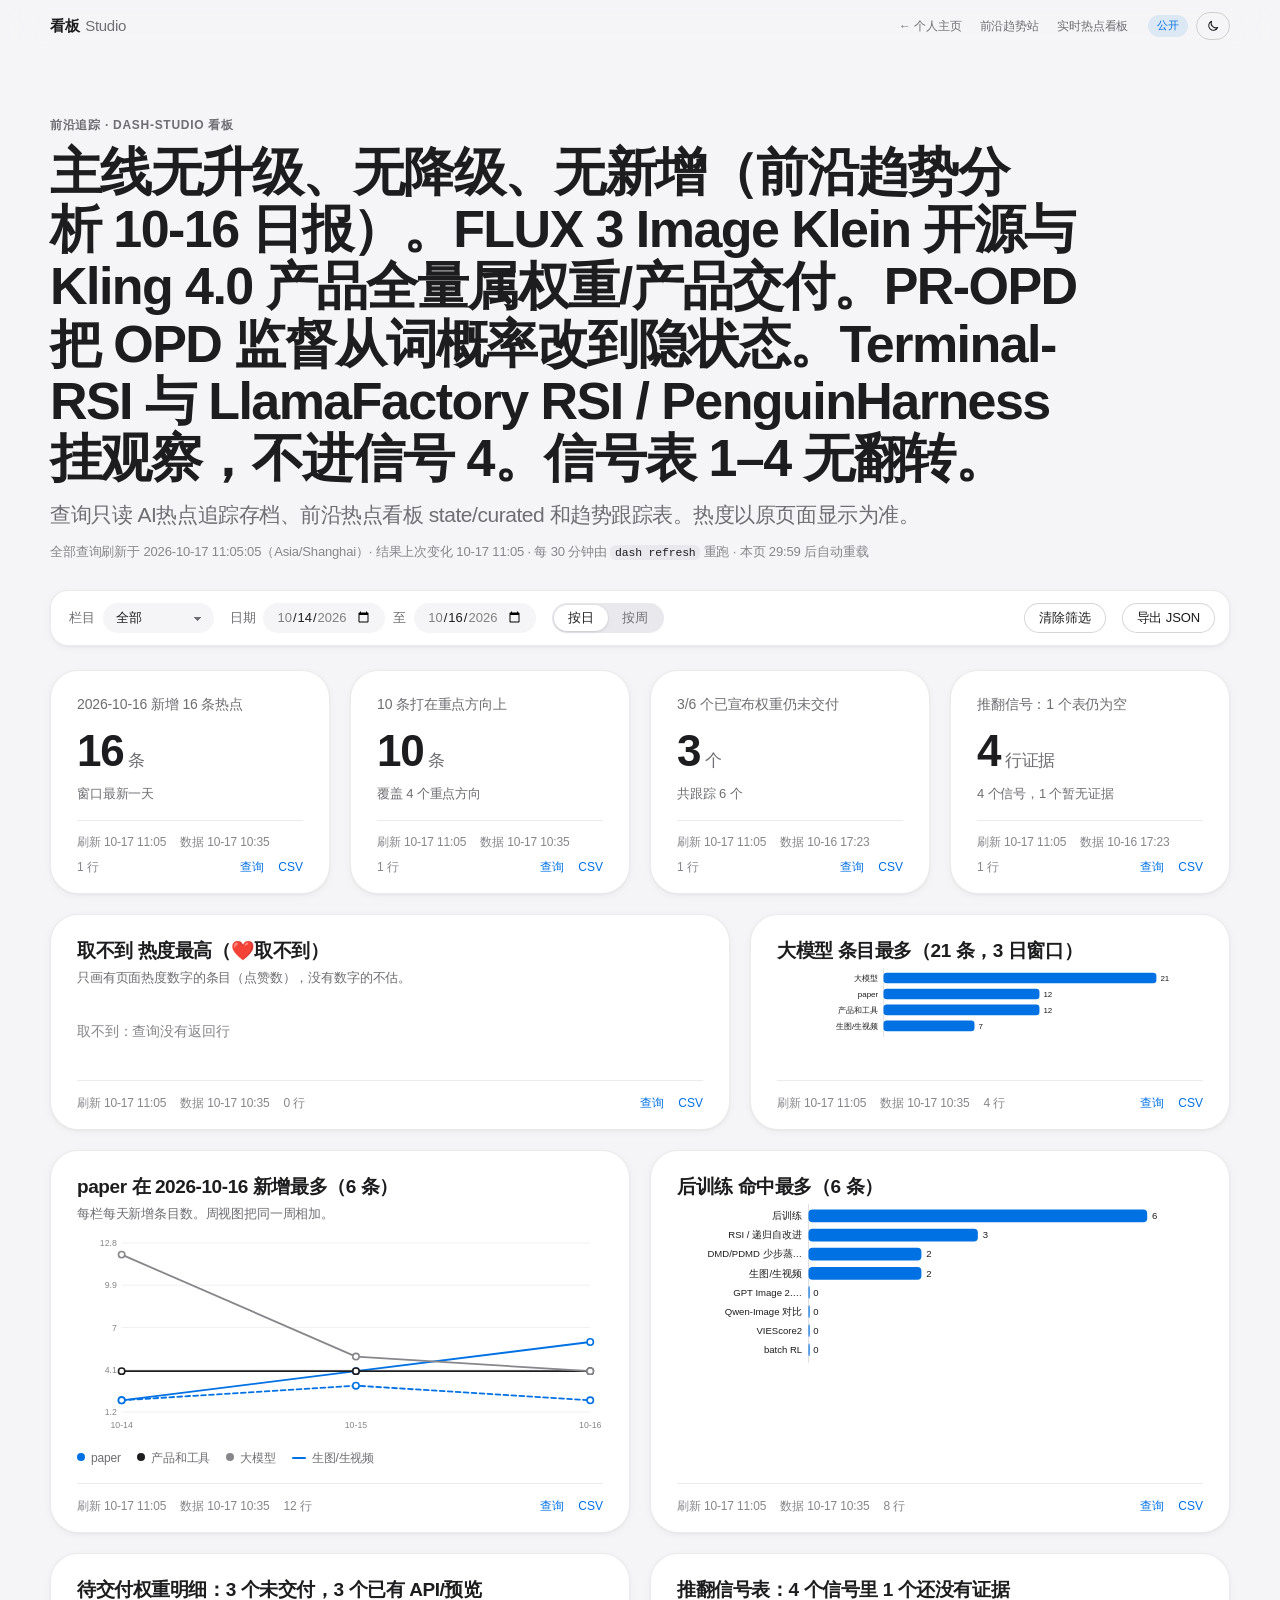
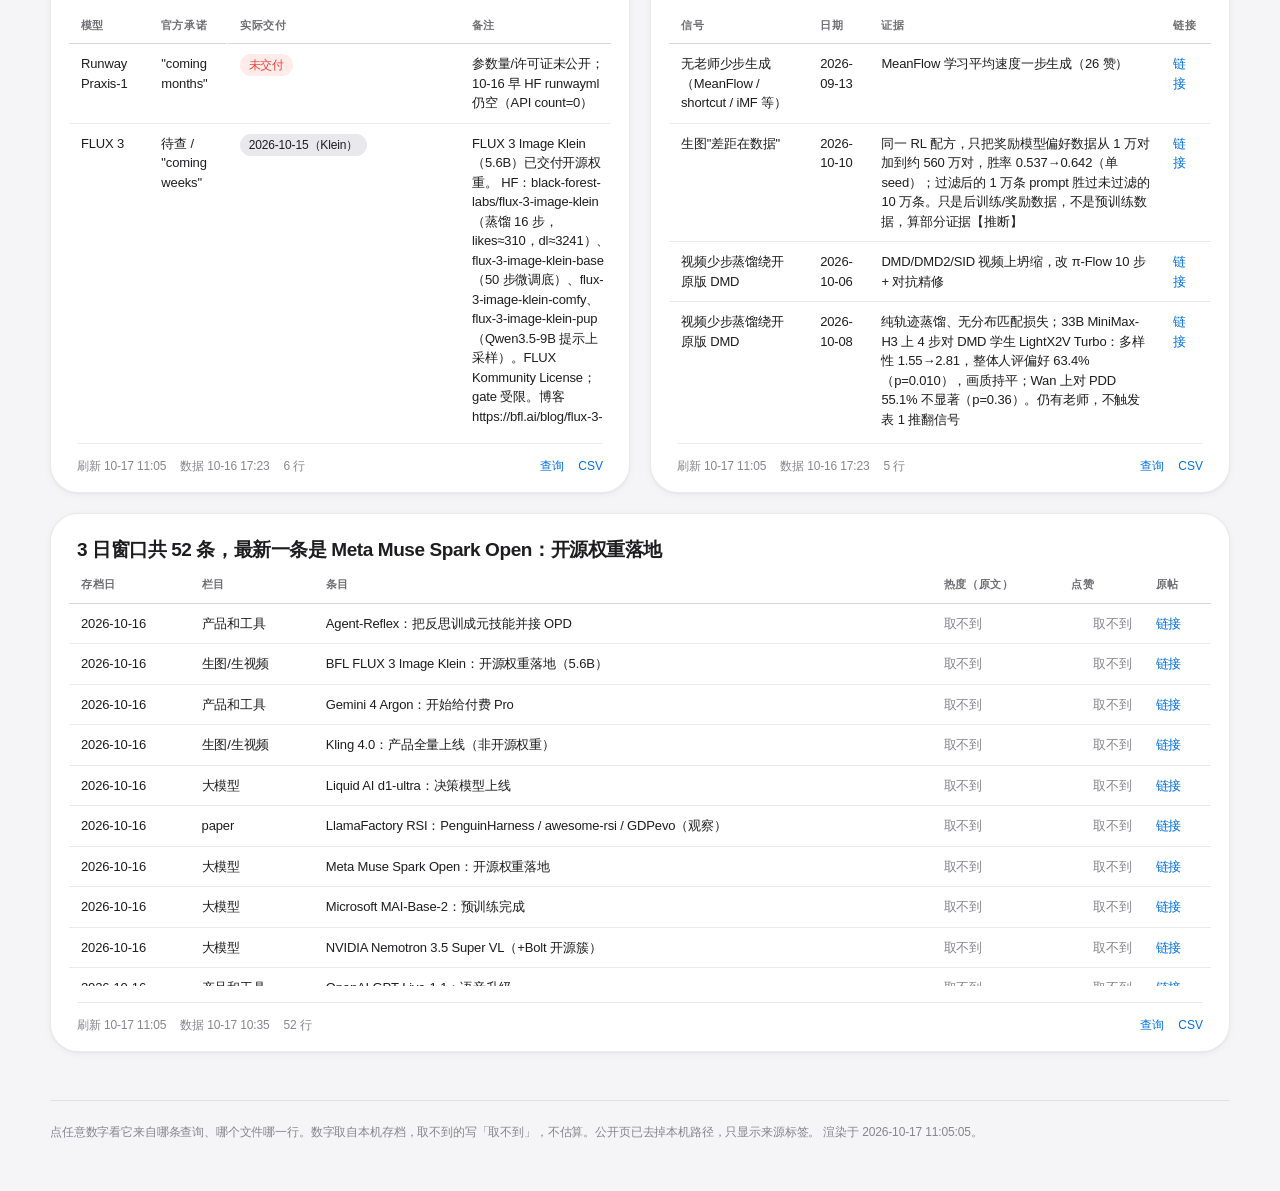
==== commit 2b044f8c: "studio: sync frontier dashboard 2026-10-17 11:05 (Asia/Shanghai)" ====
--- a/studio/index.html
+++ b/studio/index.html
@@ -140,7 +140,7 @@
   <footer class="foot" id="foot"></footer>
 </main>
 <div id="pop" class="pop" role="dialog" aria-modal="false" hidden></div>
-<script id="dash-data" type="application/json">{"name": "frontier", "title": "前沿追踪 · dash-studio 看板", "conclusion": "主线无升级、无降级、无新增（前沿趋势分析 10-16 日报）。FLUX 3 Image Klein 开源与 Kling 4.0 产品全量属权重/产品交付。PR-OPD 把 OPD 监督从词概率改到隐状态。Terminal-RSI 与 LlamaFactory RSI / PenguinHarness 挂观察，不进信号 4。信号表 1–4 无翻转。", "subtitle": "查询只读 AI热点追踪存档、前沿热点看板 state/curated 和趋势跟踪表。热度以原页面显示为准。", "visibility": "public", "domain": "frontier", "refreshed_at": "2026-10-17 10:26:07", "last_changed_at": "2026-10-17 10:26:07", "rendered_at": "2026-10-17 10:26:07", "reload_min": 30, "interval_min": 30, "grain": {"column": "day", "default": "daily"}, "filters": [{"id": "section", "label": "栏目", "type": "select", "column": "section_name"}, {"id": "day", "label": "日期", "type": "daterange", "column": "day"}], "tiles": [{"id": "conclusion", "type": "text", "title": "前沿热点看板结论（state.json）", "subtitle": null, "text": "主线无升级、无降级、无新增（前沿趋势分析 10-16 日报）。FLUX 3 Image Klein 开源与 Kling 4.0 产品全量属权重/产品交付。PR-OPD 把 OPD 监督从词概率改到隐状态。Terminal-RSI 与 LlamaFactory RSI / PenguinHarness 挂观察，不进信号 4。信号表 1–4 无翻转。（看板 2026-10-17 10:07，存档 2026-10-16）", "sql": "SELECT conclusion, built_at, archive_date, _src, _line, _label FROM frontier_meta", "title_sql": null, "columns": ["conclusion", "built_at", "archive_date", "_line", "_label"], "rows": [["主线无升级、无降级、无新增（前沿趋势分析 10-16 日报）。FLUX 3 Image Klein 开源与 Kling 4.0 产品全量属权重/产品交付。PR-OPD 把 OPD 监督从词概率改到隐状态。Terminal-RSI 与 LlamaFactory RSI / PenguinHarness 挂观察，不进信号 4。信号表 1–4 无翻转。", "2026-10-17 10:07", "2026-10-16", "$.conclusion", "前沿热点看板 · state.json"]], "sources": [{"label": "前沿热点看板 · state.json"}], "refreshed_at": "2026-10-17 10:26:07", "changed_at": "2026-10-17 10:26:07", "data_time": "2026-10-17 10:07", "error": null, "last_ok": null, "opts": {"hidden": true}}, {"id": "kpi_today", "type": "kpi", "title": "2026-10-16 新增 16 条热点", "subtitle": null, "text": null, "sql": "SELECT CAST(day AS VARCHAR) AS day, count(*) AS n, string_agg(DISTINCT _src, '; ' ORDER BY _src) AS _src, min(_label) AS _label\nFROM frontier_items WHERE day = (SELECT max(day) FROM frontier_items) GROUP BY day", "title_sql": null, "columns": ["day", "n", "_label"], "rows": [["2026-10-16", 16, "前沿热点看板 · curated/2026-10-16.json"]], "sources": [{"label": "前沿热点看板 · curated/2026-10-14.json"}, {"label": "前沿热点看板 · curated/2026-10-15.json"}, {"label": "前沿热点看板 · curated/2026-10-16.json"}, {"label": "前沿热点看板 · state.json"}], "refreshed_at": "2026-10-17 10:26:07", "changed_at": "2026-10-16 20:14:36", "data_time": "2026-10-17 10:07", "error": null, "last_ok": null, "opts": {"value": "n", "fmt": "int", "sub": "窗口最新一天", "w": 3, "unit": "条"}}, {"id": "kpi_focus", "type": "kpi", "title": "10 条打在重点方向上", "subtitle": null, "text": null, "sql": "SELECT count(DISTINCT item_id) AS n, count(DISTINCT topic_id) FILTER (WHERE item_id IS NOT NULL) AS topics,\n       min(_src) AS _src, min(_label) AS _label FROM frontier_focus", "title_sql": null, "columns": ["n", "topics", "_label"], "rows": [[10, 4, "前沿热点看板 · state.json"]], "sources": [{"label": "前沿热点看板 · focus.json"}, {"label": "前沿热点看板 · state.json"}], "refreshed_at": "2026-10-17 10:26:07", "changed_at": "2026-10-16 20:14:36", "data_time": "2026-10-17 10:07", "error": null, "last_ok": null, "opts": {"value": "n", "fmt": "int", "sub": "覆盖 {topics} 个重点方向", "w": 3, "unit": "条"}}, {"id": "kpi_weights", "type": "kpi", "title": "3/6 个已宣布权重仍未交付", "subtitle": null, "text": null, "sql": "SELECT count(*) FILTER (WHERE NOT is_delivered) AS pending, count(*) AS total, min(_src) AS _src, min(_label) AS _label\nFROM frontier_weights", "title_sql": null, "columns": ["pending", "total", "_label"], "rows": [[3, 6, "AI热点追踪存档 · weights-tracker.md"]], "sources": [{"label": "AI热点追踪存档 · weights-tracker.md"}], "refreshed_at": "2026-10-17 10:26:07", "changed_at": "2026-10-16 09:55:36", "data_time": "2026-10-16 17:23", "error": null, "last_ok": null, "opts": {"value": "pending", "fmt": "int", "sub": "共跟踪 {total} 个", "w": 3, "unit": "个"}}, {"id": "kpi_signals", "type": "kpi", "title": "推翻信号：1 个表仍为空", "subtitle": null, "text": null, "sql": "SELECT count(*) FILTER (WHERE date IS NOT NULL) AS evidence, count(DISTINCT signal) FILTER (WHERE date IS NULL) AS empty,\n       count(DISTINCT signal) AS signals, min(_src) AS _src, min(_label) AS _label FROM frontier_signals", "title_sql": null, "columns": ["evidence", "empty", "signals", "_label"], "rows": [[4, 1, 4, "AI热点追踪存档 · signals-tracker.md"]], "sources": [{"label": "AI热点追踪存档 · signals-tracker.md"}], "refreshed_at": "2026-10-17 10:26:07", "changed_at": "2026-10-11 13:08:16", "data_time": "2026-10-16 17:23", "error": null, "last_ok": null, "opts": {"value": "evidence", "fmt": "int", "sub": "{signals} 个信号，{empty} 个暂无证据", "w": 3, "unit": "行证据"}}, {"id": "heat_top", "type": "bar", "title": "取不到 热度最高（❤️取不到）", "subtitle": "只画有页面热度数字的条目（点赞数），没有数字的不估。", "text": null, "sql": "SELECT title, section_name, CAST(day AS VARCHAR) AS day, heat_value, heat_text, url, _src, _line, _label\nFROM frontier_items WHERE heat_value IS NOT NULL ORDER BY heat_value DESC, title LIMIT 12", "title_sql": null, "columns": ["title", "section_name", "day", "heat_value", "heat_text", "url", "_line", "_label"], "rows": [], "sources": [{"label": "前沿热点看板 · curated/2026-10-14.json"}, {"label": "前沿热点看板 · curated/2026-10-15.json"}, {"label": "前沿热点看板 · curated/2026-10-16.json"}, {"label": "前沿热点看板 · state.json"}], "refreshed_at": "2026-10-17 10:26:07", "changed_at": "2026-10-15 09:38:36", "data_time": "2026-10-17 10:07", "error": null, "last_ok": null, "opts": {"label": "title", "value": "heat_value", "fmt": "int", "filters": ["section", "day"], "w": 7}}, {"id": "section_mix", "type": "bar", "title": "大模型 条目最多（21 条，3 日窗口）", "subtitle": null, "text": null, "sql": "SELECT section_name, count(*) AS n, string_agg(DISTINCT _src, '; ' ORDER BY _src) AS _src, string_agg(DISTINCT _label, '; ' ORDER BY _label) AS _label\nFROM frontier_items GROUP BY section_name ORDER BY n DESC, section_name", "title_sql": null, "columns": ["section_name", "n", "_label"], "rows": [["大模型", 21, "前沿热点看板 · curated/2026-10-14.json; 前沿热点看板 · curated/2026-10-15.json; 前沿热点看板 · curated/2026-10-16.json"], ["paper", 12, "前沿热点看板 · curated/2026-10-14.json; 前沿热点看板 · curated/2026-10-15.json; 前沿热点看板 · curated/2026-10-16.json"], ["产品和工具", 12, "前沿热点看板 · curated/2026-10-14.json; 前沿热点看板 · curated/2026-10-15.json; 前沿热点看板 · curated/2026-10-16.json"], ["生图/生视频", 7, "前沿热点看板 · curated/2026-10-14.json; 前沿热点看板 · curated/2026-10-15.json; 前沿热点看板 · curated/2026-10-16.json"]], "sources": [{"label": "前沿热点看板 · curated/2026-10-14.json"}, {"label": "前沿热点看板 · curated/2026-10-15.json"}, {"label": "前沿热点看板 · curated/2026-10-16.json"}, {"label": "前沿热点看板 · state.json"}], "refreshed_at": "2026-10-17 10:26:07", "changed_at": "2026-10-16 20:14:36", "data_time": "2026-10-17 10:07", "error": null, "last_ok": null, "opts": {"label": "section_name", "value": "n", "fmt": "int", "w": 5}}, {"id": "daily_line", "type": "line", "title": "paper 在 2026-10-16 新增最多（6 条）", "subtitle": "每栏每天新增条目数。周视图把同一周相加。", "text": null, "sql": "SELECT CAST(day AS VARCHAR) AS day, section_name, count(*) AS n, string_agg(DISTINCT _src, '; ' ORDER BY _src) AS _src, min(_label) AS _label\nFROM frontier_items GROUP BY ALL ORDER BY day, section_name", "title_sql": "SELECT section_name, CAST(day AS VARCHAR) AS day, count(*) AS n FROM frontier_items\nWHERE day = (SELECT max(day) FROM frontier_items) GROUP BY ALL ORDER BY n DESC, section_name LIMIT 1", "columns": ["day", "section_name", "n", "_label"], "rows": [["2026-10-14", "paper", 2, "前沿热点看板 · curated/2026-10-14.json"], ["2026-10-14", "产品和工具", 4, "前沿热点看板 · curated/2026-10-14.json"], ["2026-10-14", "大模型", 12, "前沿热点看板 · curated/2026-10-14.json"], ["2026-10-14", "生图/生视频", 2, "前沿热点看板 · curated/2026-10-14.json"], ["2026-10-15", "paper", 4, "前沿热点看板 · curated/2026-10-15.json"], ["2026-10-15", "产品和工具", 4, "前沿热点看板 · curated/2026-10-15.json"], ["2026-10-15", "大模型", 5, "前沿热点看板 · curated/2026-10-15.json"], ["2026-10-15", "生图/生视频", 3, "前沿热点看板 · curated/2026-10-15.json"], ["2026-10-16", "paper", 6, "前沿热点看板 · curated/2026-10-16.json"], ["2026-10-16", "产品和工具", 4, "前沿热点看板 · curated/2026-10-16.json"], ["2026-10-16", "大模型", 4, "前沿热点看板 · curated/2026-10-16.json"], ["2026-10-16", "生图/生视频", 2, "前沿热点看板 · curated/2026-10-16.json"]], "sources": [{"label": "前沿热点看板 · curated/2026-10-14.json"}, {"label": "前沿热点看板 · curated/2026-10-15.json"}, {"label": "前沿热点看板 · curated/2026-10-16.json"}, {"label": "前沿热点看板 · state.json"}], "refreshed_at": "2026-10-17 10:26:07", "changed_at": "2026-10-16 20:14:36", "data_time": "2026-10-17 10:07", "error": null, "last_ok": null, "opts": {"x": "day", "y": "n", "series": "section_name", "fmt": "int", "agg": "sum", "grain": true, "filters": ["section", "day"], "w": 6}}, {"id": "focus_bar", "type": "bar", "title": "后训练 命中最多（6 条）", "subtitle": null, "text": null, "sql": "SELECT topic, count(item_id) AS n, string_agg(item_id, ', ' ORDER BY item_id) AS items, min(_src) AS _src, min(_label) AS _label\nFROM frontier_focus GROUP BY topic ORDER BY n DESC, topic", "title_sql": null, "columns": ["topic", "n", "items", "_label"], "rows": [["后训练", 6, "agent-reflex, llamafactory-rsi, mai-base-2, pr-opd, rsi-nav, terminal-rsi", "前沿热点看板 · state.json"], ["RSI / 递归自改进", 3, "llamafactory-rsi, rsi-nav, terminal-rsi", "前沿热点看板 · state.json"], ["DMD/PDMD 少步蒸馏（扩散蒸馏）", 2, "repforcing, speculative-forcing", "前沿热点看板 · state.json"], ["生图/生视频", 2, "flux-3-image-klein, kling-4-0-ga", "前沿热点看板 · state.json"], ["GPT Image 2.5 拆解", 0, null, "前沿热点看板 · state.json"], ["Qwen-Image 对比", 0, null, "前沿热点看板 · state.json"], ["VIEScore2", 0, null, "前沿热点看板 · state.json"], ["batch RL", 0, null, "前沿热点看板 · state.json"]], "sources": [{"label": "前沿热点看板 · focus.json"}, {"label": "前沿热点看板 · state.json"}], "refreshed_at": "2026-10-17 10:26:07", "changed_at": "2026-10-16 20:14:36", "data_time": "2026-10-17 10:07", "error": null, "last_ok": null, "opts": {"label": "topic", "value": "n", "fmt": "int", "w": 6}}, {"id": "weights", "type": "table", "title": "待交付权重明细：3 个未交付，3 个已有 API/预览", "subtitle": null, "text": null, "sql": "SELECT model, announced, promised, delivered, note, _src, _line, _label FROM frontier_weights", "title_sql": "SELECT count(*) FILTER (WHERE NOT is_delivered) AS pending,\n       count(*) FILTER (WHERE announced ILIKE '%preview%' OR announced LIKE '%API%' OR note LIKE '%API%' OR note ILIKE '%preview%') AS preview\nFROM frontier_weights", "columns": ["model", "announced", "promised", "delivered", "note", "_line", "_label"], "rows": [["Runway Praxis-1", "10-01 宣布 open-weights，仅 3 家合作方", "\"coming months\"", "未交付", "参数量/许可证未公开；10-16 早 HF runwayml 仍空（API count=0）", "7", "AI热点追踪存档 · weights-tracker.md"], ["FLUX 3", "宣布开源权重", "待查 / \"coming weeks\"", "2026-10-15（Klein）", "FLUX 3 Image Klein（5.6B）已交付开源权重。 HF：black-forest-labs/flux-3-image-klein（蒸馏 16 步，likes≈310，dl≈3241）、flux-3-image-klein-base（50 步微调底）、flux-3-image-klein-comfy、flux-3-image-klein-pup（Qwen3.5-9B 提示上采样）。FLUX Kommunity License；gate 受限。博客 https://bfl.ai/blog/flux-3-image-klein ；推理码 https://github.com/black-forest-labs/flux-3-image-klein 。完整非-Klein FLUX 3 Image 仍非本批开源对象（博客称 Klein 是 FLUX 3 家族第二件开源，继 Action）。Action 仍在（flux-3-action-*）。", "8", "AI热点追踪存档 · weights-tracker.md"], ["可灵 Kling 4.0", "产品本身（非开源模型）", "10-07 官方\"即将上线\" / launching soon", "2026-10-15（产品全量）", "产品全量上线。 官方 release history 2026-10-15 Major；首页 All-New Kling 4.0；MCP/CLI 可用。用户指南列 3–30s、4K、最多 10 keyframe / 15 参考。企业/开发者 API 与 10-bit HDR 仍 coming soon（非权重交付）。", "9", "AI热点追踪存档 · weights-tracker.md"], ["Mistral Large 4", "官方说月底", "10/27–10/31（各家报道）", "未交付", "10-16 早 HF mistralai 最新为 Timestral-28M/123M/209M（10-15 改）；无 Large 4", "10", "AI热点追踪存档 · weights-tracker.md"], ["Reflection Beam", "官方说本月晚些时候，Apache 2.0，附技术报告", "10 月下旬", "未交付", "10-16 早 ReflectionAI / reflectionai / Reflection-AI 等 org/user 仍空（models=[]）", "11", "AI热点追踪存档 · weights-tracker.md"], ["StepFun Step 5 Preview", "宣布 open weights；OpenRouter Preview 已上线（10-08 起一周免费）", "Oct 15", "2026-10-15（约 09:26–09:31 CST）", "已交付（不重宣为隔夜新件）。 HF：stepfun-ai/Step-5-Preview（likes≈79，dl≈144）、Step-5-Preview-BF16（51/126）、Step-5-Preview-NVFP4（12/17）。lastModified 仍 10-15T01:26–01:31Z；无新变体。", "12", "AI热点追踪存档 · weights-tracker.md"]], "sources": [{"label": "AI热点追踪存档 · weights-tracker.md"}], "refreshed_at": "2026-10-17 10:26:07", "changed_at": "2026-10-16 17:39:30", "data_time": "2026-10-16 17:23", "error": null, "last_ok": null, "opts": {"columns": [{"col": "model", "label": "模型"}, {"col": "promised", "label": "官方承诺"}, {"col": "delivered", "label": "实际交付", "chip": true}, {"col": "note", "label": "备注"}], "w": 6}}, {"id": "signals", "type": "table", "title": "推翻信号表：4 个信号里 1 个还没有证据", "subtitle": null, "text": null, "sql": "SELECT signal, date, source, content, url, _src, _line, _label FROM frontier_signals", "title_sql": "SELECT count(DISTINCT signal) AS n, count(DISTINCT signal) FILTER (WHERE date IS NULL) AS empty FROM frontier_signals", "columns": ["signal", "date", "source", "content", "url", "_line", "_label"], "rows": [["无老师少步生成（MeanFlow / shortcut / iMF 等）", "2026-09-13", "XHS 收藏 #62", "MeanFlow 学习平均速度一步生成（26 赞）", "https://www.xiaohongshu.com/explore/6aa6b74f000000002502fef7", "10", "AI热点追踪存档 · signals-tracker.md"], ["生图\"差距在数据\"", "2026-10-10", "Arena T2I 奖励论文（HF Daily 10-09）", "同一 RL 配方，只把奖励模型偏好数据从 1 万对加到约 560 万对，胜率 0.537→0.642（单 seed）；过滤后的 1 万条 prompt 胜过未过滤的 10 万条。只是后训练/奖励数据，不是预训练数据，算部分证据【推断】", "https://arxiv.org/abs/2610.02967", "18", "AI热点追踪存档 · signals-tracker.md"], ["视频少步蒸馏绕开原版 DMD", "2026-10-06", "Kandinsky 6.0 报告", "DMD/DMD2/SID 视频上坍缩，改 π-Flow 10 步 + 对抗精修", "https://arxiv.org/abs/2610.05608", "30", "AI热点追踪存档 · signals-tracker.md"], ["视频少步蒸馏绕开原版 DMD", "2026-10-08", "PTD（NVIDIA+EPFL）", "纯轨迹蒸馏、无分布匹配损失；33B MiniMax-H3 上 4 步对 DMD 学生 LightX2V Turbo：多样性 1.55→2.81，整体人评偏好 63.4%（p=0.010），画质持平；Wan 上对 PDD 55.1% 不显著（p=0.36）。仍有老师，不触发表 1 推翻信号", "https://arxiv.org/abs/2610.11498", "31", "AI热点追踪存档 · signals-tracker.md"], ["世界模型里做 RL 训权重（2026-10-11 新增，前沿趋势分析定义）", null, null, null, null, "53", "AI热点追踪存档 · signals-tracker.md"]], "sources": [{"label": "AI热点追踪存档 · signals-tracker.md"}], "refreshed_at": "2026-10-17 10:26:07", "changed_at": "2026-10-12 12:21:42", "data_time": "2026-10-16 17:23", "error": null, "last_ok": null, "opts": {"columns": [{"col": "signal", "label": "信号"}, {"col": "date", "label": "日期"}, {"col": "content", "label": "证据"}, {"col": "url", "label": "链接", "link": true}], "w": 6}}, {"id": "items", "type": "table", "title": "3 日窗口共 52 条，最新一条是 Meta Muse Spark Open：开源权重落地", "subtitle": null, "text": null, "sql": "SELECT CAST(day AS VARCHAR) AS day, section_name, title, summary, posted, heat_text, heat_value, url, focus, _src, _line, _label\nFROM frontier_items ORDER BY day DESC, heat_value DESC NULLS LAST, title", "title_sql": "SELECT (SELECT count(*) FROM frontier_items) AS n, title FROM frontier_items ORDER BY posted DESC NULLS LAST LIMIT 1", "columns": ["day", "section_name", "title", "summary", "posted", "heat_text", "heat_value", "url", "focus", "_line", "_label"], "rows": [["2026-10-16", "产品和工具", "Agent-Reflex：把反思训成元技能并接 OPD", "RSD→ReSFT→ORPO；称 8B 在 τ²-Bench 等与 AgentNoiseBench 上超对照。代码/模型/数据称已开源，正文无仓库地址。Agent 工具进产品和工具栏，不进训练配方时间线。", "2026-10-16", null, null, "https://www.xiaohongshu.com/explore/6ad176eb000000000a023985", "post-training", "$.extras[9]", "前沿热点看板 · curated/2026-10-16.json"], ["2026-10-16", "生图/生视频", "BFL FLUX 3 Image Klein：开源权重落地（5.6B）", "单消费级 GPU、原生 4K、bbox 编辑。与已报 FLUX 3 Video 定价分开。HF black-forest-labs/flux-3-image-klein。权重跟踪：Klein 记交付；完整非-Klein FLUX 3 Image 仍非本批。六件套其余仍空。", "2026-10-16", null, null, "https://bfl.ai/blog/flux-3-image-klein", "image-video-gen", "$.extras[6]", "前沿热点看板 · curated/2026-10-16.json"], ["2026-10-16", "产品和工具", "Gemini 4 Argon：开始给付费 Pro", "小红书称 Antigravity 向付费 Google AI Pro 放 Argon 配额【笔记转述】。续热，非首发；不改训练类主线。", "2026-10-16", null, null, "https://www.xiaohongshu.com/explore/6ad181eb000000001b023dac", null, "$.extras[5]", "前沿热点看板 · curated/2026-10-16.json"], ["2026-10-16", "生图/生视频", "Kling 4.0：产品全量上线（非开源权重）", "新 UI + MCP/CLI；官方 release history 标 2026-10-15 Major。HDR 4K/API 将至。产品全量，非 OSS 权重。", "2026-10-16", null, null, "https://x.com/Kling_ai/status/2110747537187709424", "image-video-gen", "$.extras[7]", "前沿热点看板 · curated/2026-10-16.json"], ["2026-10-16", "大模型", "Liquid AI d1-ultra：决策模型上线", "Artificial Analysis Decision Index #1（65）【官方自报】；多模态、44 语；同日 OpenRouter/Vercel。决策模型产品事件，不进训练方法主线。", "2026-10-16", null, null, "https://x.com/liquidai/status/2110777964489285875", null, "$.extras[1]", "前沿热点看板 · curated/2026-10-16.json"], ["2026-10-16", "paper", "LlamaFactory RSI：PenguinHarness / awesome-rsi / GDPevo（观察）", "@code_hiyouga 称 GitHub 过 70k★ 后做「LlamaFactory of recursive self-improvement」。三件：主仓 PenguinHarness（Prism-Shadow/penguin-harness，★2669；README：model 固定、演进 harness，OPRO/APE/ACE/AWM + snapshot）、awesome-rsi（★740）、企业评测 GDPevo（★85）。无 WM 内 RL 留存训权重 → 挂 RSI/harness 观察、不进信号表 4、不升档（趋势分析已定性）。", "2026-10-16", null, null, "https://github.com/Prism-Shadow/penguin-harness", "post-training,rsi", "$.extras[13]", "前沿热点看板 · curated/2026-10-16.json"], ["2026-10-16", "大模型", "Meta Muse Spark Open：开源权重落地", "总参约 816B、激活约 42B、上下文 1M；定位 coding+agentic。属开源权重/agent 栈事件，不进训练方法主线。", "2026-10-16", null, null, "https://x.com/AIatMeta/status/2110779754274292212", null, "$.extras[0]", "前沿热点看板 · curated/2026-10-16.json"], ["2026-10-16", "大模型", "Microsoft MAI-Base-2：预训练完成", "报道 MoE 约 80B active / 2.8T total、16K GB200、约 38 天、约 50T tokens；后训练进行中；Foundry 合作伙伴 —— 非公开 open-weight【新闻】。预训练完 ≠ HF 交付。", "2026-10-16", null, null, "https://x.com/i/trending/2110798757025702396", "post-training", "$.extras[3]", "前沿热点看板 · curated/2026-10-16.json"], ["2026-10-16", "大模型", "NVIDIA Nemotron 3.5 Super VL（+Bolt 开源簇）", "视觉+推理+工具，面向 agent。新闻簇称约 120B/12B 激活【新闻摘要】。开源权重/agent 栈，不进训练方法主线。", "2026-10-16", null, null, "https://x.com/nvidia/status/2110750157272719562", null, "$.extras[2]", "前沿热点看板 · curated/2026-10-16.json"], ["2026-10-16", "产品和工具", "OpenAI GPT-Live-1.1：语音升级", "多语口音、减少 “checking…”；FR/DE/HI/MX-ES/KO/JA。ChatGPT/Codex 可用，API 将至。产品事件，不进主线。", "2026-10-16", null, null, "https://x.com/OpenAI/status/2110797830361436604", null, "$.extras[4]", "前沿热点看板 · curated/2026-10-16.json"], ["2026-10-16", "产品和工具", "OpenUI 1.0：Agent 交互界面框架", "开源协议/运行时：agent 用 schema + OpenUI Lang 组合地图、表单、图表、按钮；支持 React/Vue/Svelte/Angular。仓库 thesysdev/openui（★约 11203）+ openui.com。午间 Agent 栏空、傍晚放大。Agent 工具进产品和工具栏，不碰训练配方。", "2026-10-16", null, null, "https://github.com/thesysdev/openui", null, "$.extras[12]", "前沿热点看板 · curated/2026-10-16.json"], ["2026-10-16", "paper", "PR-OPD：事后技能对齐隐藏状态", "先 GRPO，再让策略写事后技能，并对齐各层隐状态（非词概率）。Qwen2.5-3B 相对 GRPO：ALFWorld All +4.7pp（66.4→71.1），WebShop Acc +11.7pp（55.5→67.2）【证实，表 1】；技能在场时 WebShop 42.2%→56.2%，改动的采样 token 概率不足四分之一、隐状态改动超过八成【证实，作者自报】。挂主线 1–2 OPD 观察，加固适用条件，不升档。", "2026-10-16", null, null, "https://arxiv.org/abs/2609.36642", "post-training", "$.extras[8]", "前沿热点看板 · curated/2026-10-16.json"], ["2026-10-16", "paper", "RSI-Nav：观察，不进信号表 4", "Qwen3.5-9B 统一 VL2A/VA2L；自产指令→自执行→筛样本→更新。R2R-CE 成功率笔记称 68.6%（+15.7pp）【笔记转述】。数据中心闭环，非 WM 内 RL。挂观察、不升档。基线仍 RSI-Anything / RIWANav；ClawLoop 不进表。", "2026-10-16", null, null, "https://arxiv.org/abs/2610.15782", "post-training,rsi", "$.extras[10]", "前沿热点看板 · curated/2026-10-16.json"], ["2026-10-16", "paper", "RepForcing：表征 teacher forcing，仍接 asymmetric DMD", "用表征空间 teacher forcing 换中间 AR 老师+因果 ODE 初始化，随后仍做 asymmetric DMD；4 步 chunk VBench Total 84.04→84.66【证实，作者自报】。与 Causal Forcing / Glance Forcing 同族旁证，挂表 3 观察、不进正表。", "2026-10-16", null, null, "https://arxiv.org/abs/2610.20111", "dmd-distill", "$.extras[15]", "前沿热点看板 · curated/2026-10-16.json"], ["2026-10-16", "paper", "Speculative Forcing：AR 视频中间步投机加速（非绕开 DMD）", "AR 视频中间步投机加速【证实，摘要】；非 π-Flow / PTD 式绕开 DMD。挂表 3 / 主线 5 旁证，不进正表、不升档。", "2026-10-16", null, null, "https://arxiv.org/abs/2610.22347", "dmd-distill", "$.extras[14]", "前沿热点看板 · curated/2026-10-16.json"], ["2026-10-16", "paper", "Terminal-RSI：终端 agent 递归改写 + 策略精炼（观察）", "交替 RSR（自改写）与 RPR（策略精炼），RPR 更新策略权重；Qwen3.8-27B 底座。作者称四套终端基准宏均 50.58%（较底座 +29.90pp）；TB2.1 86.52% / Hard 79%【作者自报】。环境是终端沙箱+保护校验器，不是 learned WM 内 RL → 挂 RSI/harness 观察、不进信号表 4、不升档（趋势分析已定性）。", "2026-10-16", null, null, "https://arxiv.org/abs/2610.22192", "post-training,rsi", "$.extras[11]", "前沿热点看板 · curated/2026-10-16.json"], ["2026-10-15", "paper", "ActionOPD：动作级 OPD（黑盒教师）", "在学生状态上对齐教师语义动作，不需教师 token 概率或同 tokenizer。Qwen3-4B/8B 四 OOD 基准均分相对 Base +3.3–6.9 个百分点【作者自报】。挂主线 1–2 OPD 观察，不升档。", "2026-10-15", null, null, "https://arxiv.org/abs/2610.19820", null, "$.extras[15]", "前沿热点看板 · curated/2026-10-15.json"], ["2026-10-15", "产品和工具", "BFL：FLUX 3 Video 提速约 2×、原生 2K/4K 成本约降 50%", "服务侧优化。当时不是 FLUX 3 Image 权重交付；Image Klein 已于次日早报记开源（见 10-16 卡）。", "2026-10-15", null, null, "https://x.com/bfl_ai/status/2110386847528681774", null, "$.extras[8]", "前沿热点看板 · curated/2026-10-15.json"], ["2026-10-15", "生图/生视频", "Data-Space Iteration：少步丢掉 flow 固定离散", "改成 data-space iteration；训练仍要 online rollout，DMD 训练不变；只做了 ImageNet。表 1/3 不翻转。", "2026-10-15", null, null, "https://arxiv.org/abs/2610.12102", null, "$.extras[5]", "前沿热点看板 · curated/2026-10-15.json"], ["2026-10-15", "生图/生视频", "FlashVSR+：RY-DMD 把不可微奖励塞进单步 DMD", "奖励只打分不反传。视频超分 OCR 与单步 SDXL OCR 有笔记数字。不升档。", "2026-10-15", null, null, "https://www.xiaohongshu.com/explore/6acf4782000000000a024221", null, "$.extras[7]", "前沿热点看板 · curated/2026-10-15.json"], ["2026-10-15", "paper", "Glance Forcing：单条 PF-ODE 视频少步", "Slow/Fast LoRA；单条 PF-ODE 时 VBench 84.04→84.22 超 Causal Forcing【作者自报】。PF-ODE 主要拉直少步几何，分布质量仍靠后续 DMD【证实，摘要】；不是绕开 DMD。挂表 3 / 主线 5 旁证，不升档。", "2026-10-15", null, null, "https://arxiv.org/abs/2610.20220", null, "$.extras[13]", "前沿热点看板 · curated/2026-10-15.json"], ["2026-10-15", "产品和工具", "JEV-35B：单次前向结构化决策头", "基于 Qwen3.5-35B-A3B 的开源决策头（Apache-2.0）；约 35B 总参 / 3B 激活。定位与托管 Jev 同族：单次前向结构化决策，不做逐 token 生成。自报 Decision Index 0.3=59.73【未进官方榜】。属开源决策头，非统一理解+生成，不进训练方法主线。", "2026-10-15", null, null, "https://huggingface.co/autotrust/JEV-35B", null, "$.extras[9]", "前沿热点看板 · curated/2026-10-15.json"], ["2026-10-15", "产品和工具", "Jev 1.14 预览：实验性图像 / box / 长上下文", "TypeSafe 托管 Jev 上 jev-preview（约一周后切 jev-latest）。多语微调；图像、box 框、长上下文需 danger-zone 头。独立评测口径：MMLU-Redux 95.0 / ARC-C 97.6 表内最高；MathQA 相对 frontier 中位约 −17.7。产品用法：路由/审核/置信度门控；不当推理机。不进信号表 1–4。", "2026-10-15", null, null, "https://typesafe.ai/blog/jev-1-14", null, "$.extras[11]", "前沿热点看板 · curated/2026-10-15.json"], ["2026-10-15", "产品和工具", "JevAny：任意骨干 → typed 决策头 / LoRA", "把任意骨干训成 typed 决策头。与 JEV-35B 同属开源仿制/迁移路线。研究侧可当决策头数据源候选【推断】；日常降为简讯，不进训练方法主线。", "2026-10-15", null, null, "https://jevland.mnimiy.com/projects/jevany/", null, "$.extras[12]", "前沿热点看板 · curated/2026-10-15.json"], ["2026-10-15", "大模型", "Ling-3.1-flash：蚂蚁开源权重落地", "HF inclusionAI/Ling-3.1-flash，MIT。总参约 560B、激活约 25B、上下文 1M。主打 agent/原型；属开源权重/agent 栈事件，不进训练方法主线。", "2026-10-15", null, null, "https://huggingface.co/inclusionAI/Ling-3.1-flash", null, "$.extras[0]", "前沿热点看板 · curated/2026-10-15.json"], ["2026-10-15", "大模型", "OPSA：旧稿新解读——OPD 真的在蒸馏吗？", "称教师信号噪声大，学生主要压低坏 token。2608 旧稿今日推热，不升档。", "2026-10-15", null, null, "https://arxiv.org/abs/2608.31046", null, "$.extras[3]", "前沿热点看板 · curated/2026-10-15.json"], ["2026-10-15", "生图/生视频", "PVD：两个半网，算力仍约等于教师一步", "结构/细节两段各半骨干。ImageNet 256 一步等价预算数字未对原文。不升档。", "2026-10-15", null, null, "https://www.xiaohongshu.com/explore/6acf6d1000000000140330f7", null, "$.extras[6]", "前沿热点看板 · curated/2026-10-15.json"], ["2026-10-15", "大模型", "RLVR Rank-1：权重更新主方向外推", "称每步更新主沿 SVD 一主方向，短训后线性外推约 500 步。训练动态，无闭环留存证据，不升档。无 arXiv 号。", "2026-10-15", null, null, "https://www.xiaohongshu.com/explore/6acfc4d80000000018016da8", null, "$.extras[4]", "前沿热点看板 · curated/2026-10-15.json"], ["2026-10-15", "paper", "RSI 午间：AdaRSI / SwarmRSI / VideoHarness-SRSI 挂观察，不进信号表 4", "AdaRSI 先改 harness 再按需微调 VLA（RoboCasa 仿真，非 learned WM 内 RL）。SwarmRSI 是科研 swarm 状态演化。VideoHarness-SRSI 冻 VLM。三者均 harness/RSI 观察。基线仍 RSI-Anything / RIWANav；ClawLoop 不进表。", "2026-10-15", null, null, "https://arxiv.org/abs/2610.20474", null, "$.extras[10]", "前沿热点看板 · curated/2026-10-15.json"], ["2026-10-15", "paper", "Reality Check：11 种 Agentic RL 自蒸馏无一稳超 GRPO", "统一复现自蒸馏 vs GRPO；无一方法全场景稳超 GRPO【证实】。10-16 续热：笔记称仅 PCSD / AgentOPSD 均值超 GRPO（+4.58 / +1.66）；按时长重算后 AgentOPSD ALFWorld 68.10%→37.63%【笔记转述】。挂 Agent RL 自蒸馏适用条件观察。不进主线、不升档。", "2026-10-15", null, null, "https://arxiv.org/abs/2610.19789", null, "$.extras[14]", "前沿热点看板 · curated/2026-10-15.json"], ["2026-10-15", "大模型", "Step 5 Preview：官方开源权重落地", "HF stepfun-ai/Step-5-Preview（及 BF16、NVFP4）。约 600B 总参 / 27B 激活 MoE；StepFun Model License 1.0。属产品/权重事件，不进信号表 1–4。其余五件套仍空。", "2026-10-15", null, null, "https://huggingface.co/stepfun-ai/Step-5-Preview", null, "$.extras[1]", "前沿热点看板 · curated/2026-10-15.json"], ["2026-10-15", "大模型", "策略差蒸馏：有用的可能是相对参照的对数概率差", "常规 OPD 成特例。任务训练差可迁，纯规模差弱甚至无收益。与 Semi-OPD 并列不并篇，不升档。", "2026-10-15", null, null, "https://arxiv.org/abs/2610.13205", null, "$.extras[2]", "前沿热点看板 · curated/2026-10-15.json"], ["2026-10-14", "产品和工具", "AgentSWE：coding agent 造 agent 评测", "BAAI：25 题 Creation/Editing/Optimization。最强 Creation 约 19.1/100、Editing 约 31.6/100【第三方摘要】。评测不是训练报告；记 Agent 工具栏，不进信号 4。", "2026-10-14", null, null, "https://arxiv.org/abs/2610.13361", null, "$.extras[13]", "前沿热点看板 · curated/2026-10-14.json"], ["2026-10-14", "产品和工具", "Anthropic 自研源控：为人设计的基建成 agent 瓶颈", "日合并约 2500→30000。博客级工程叙事，非模型发布。属 Agent 工具，不进训练配方时间线。", "2026-10-14", null, null, "https://x.com/AnthropicAI/status/2110047081414987957", null, "$.extras[8]", "前沿热点看板 · curated/2026-10-14.json"], ["2026-10-14", "大模型", "BranchOPD：不确定决策点分支采样", "相对 Vanilla OPD：数学 avg@16 +18.55pp；ALFWorld ID/OOD 均值 +13.8。只改采哪些额外轨迹，不是换老师。挂主线 1–2 观察、不进正表（与 Semi-OPD「何时离线」同属适用条件）【推断】。", "2026-10-14", null, null, "https://arxiv.org/abs/2610.13481", null, "$.extras[11]", "前沿热点看板 · curated/2026-10-14.json"], ["2026-10-14", "大模型", "ClawLoop：harness 内 SFT/GRPO 多轮自进化", "美团+北大：无外部老师。任务合成→SFT/GRPO 更新权重→诊断反馈进下一轮。Qwen3.6-27B SkillsBench Avg@5 46.3→57.2；Claw-Eval-Live 69.3→76.9（作者自报）。不进信号表 4、RSI 不升档：是 harness 沙箱自进化，不是 WM 内 RL；挂 RSI/harness 权重环观察，与 RSI-Anything 同族旁证。", "2026-10-14", null, null, "https://arxiv.org/abs/2610.14118", null, "$.extras[15]", "前沿热点看板 · curated/2026-10-14.json"], ["2026-10-14", "大模型", "EmbodiedCLBench：具身持续学习评测", "同 DeepRSI 口径：是评测，不触发 RSI 升级。", "2026-10-14", null, null, "https://arxiv.org/abs/2610.13021", null, "$.extras[3]", "前沿热点看板 · curated/2026-10-14.json"], ["2026-10-14", "大模型", "Gemini 4 Argon：Google/DeepMind 官宣全球可用", "昨夜仅为泄露传闻【未证实】，现已坐实。官方 demo：视频教 Apollo 连投 7 次 cornhole；助 Chrome 拆约 600 万行 legacy 消一类崩溃。产品事件，不进主线。", "2026-10-14", null, null, "https://x.com/Google/status/2110041297360699856", null, "$.extras[0]", "前沿热点看板 · curated/2026-10-14.json"], ["2026-10-14", "大模型", "Harness²：开放世界递归 harnessing（冻权重）", "Google Cloud AI Research：冻底座。WorkBuddy 上 GLM-5 相对 base harness 单步最高约 +11.5 分（作者自报）。明确冻权重 → harness 观察；不满足训权重升级条件 → RSI 不升档。", "2026-10-14", null, null, "https://arxiv.org/abs/2610.14224", null, "$.extras[16]", "前沿热点看板 · curated/2026-10-14.json"], ["2026-10-14", "大模型", "Liquid LFM2.5-24B-A2B：开源权重交付", "24B 总参 / 2B 激活、131K 上下文。新闻称偏本地 agent【第三方】。不在原跟踪六件套内。", "2026-10-14", null, null, "https://x.com/liquidai/status/2110055807194931348", null, "$.extras[1]", "前沿热点看板 · curated/2026-10-14.json"], ["2026-10-14", "大模型", "MM-OPD：绘图代码当特权教师", "学生只看图，教师看代码/描述。Qwen3.5-9B ChartQA 85.4→93.7；同数据 SFT 平均掉 3+ 点【笔记转述】。挂主线 1–2 观察，不升档。", "2026-10-14", null, null, "https://arxiv.org/abs/2609.32690", null, "$.extras[2]", "前沿热点看板 · curated/2026-10-14.json"], ["2026-10-14", "大模型", "OPD 负结果：失败题上五种机制不涨反跌", "TUM 等：只在学生当前失败题上训 OPD，五种机制都不涨反跌（作者自报，仅 AIME24 30 题）。只作主线 1–2 方向性反证，不引幅度。「先 SFT 再 OPD」顺序仍是开放冲突。与 BranchOPD 并列挂适用条件观察【推断】。", "2026-10-14", null, null, "https://arxiv.org/abs/2610.18011", null, "$.extras[17]", "前沿热点看板 · curated/2026-10-14.json"], ["2026-10-14", "产品和工具", "OneSearch-VL：统一多模态深度研究 agent", "开放 110K SFT 轨迹 + 10K RL 任务。相对带工具 Qwen3-VL-8B，两新基准高 20.2 / 17.6 百分点【官方自报】。属 Agent 工具，不进训练配方时间线。", "2026-10-14", null, null, "https://arxiv.org/abs/2610.12419", null, "$.extras[10]", "前沿热点看板 · curated/2026-10-14.json"], ["2026-10-14", "大模型", "PluginRSI：插件式递归改进（旧稿旁证）", "9-26 旧稿补漏。harness 旁证，非隔夜新文，不升档。", "2026-10-14", null, null, "https://arxiv.org/abs/2609.32423", null, "$.extras[4]", "前沿热点看板 · curated/2026-10-14.json"], ["2026-10-14", "大模型", "RC-OPD：根因引导的 on-policy 蒸馏", "人大高瓴+北大：定位最早实质错误→局部修复→反事实续写筛选监督。相对 OPSD：Qwen3-1.7B Mean Avg@4 +9.66；4B +5.78；8B +5.70（作者表）。约 10-03 旧稿今日推热；挂主线 1–2 适用条件观察，不进正表。", "2026-10-14", null, null, "https://arxiv.org/abs/2610.03515", null, "$.extras[18]", "前沿热点看板 · curated/2026-10-14.json"], ["2026-10-14", "大模型", "ReHarness：向后修订 harness 文字状态", "MIT+Meta：只改文字 harness、不训权重。三基准×三骨干平均归一化增益 0.240【官方自报】。harness rewrite 旁证；不满足「可验证世界里训权重且留存」→ RSI / 信号 4 不升档。", "2026-10-14", null, null, "https://arxiv.org/abs/2610.12668", null, "$.extras[12]", "前沿热点看板 · curated/2026-10-14.json"], ["2026-10-14", "生图/生视频", "ReSFlow：一步离散流", "表 1 观察候选。不擅自升档。", "2026-10-14", null, null, "https://arxiv.org/abs/2610.13225", null, "$.extras[5]", "前沿热点看板 · curated/2026-10-14.json"], ["2026-10-14", "产品和工具", "Runway × Replit：生图/视频资产进项目", "web design 协作演示。产品事件，不推主线。", "2026-10-14", null, null, "https://x.com/runwayml/status/2110061567383577037", null, "$.extras[9]", "前沿热点看板 · curated/2026-10-14.json"], ["2026-10-14", "paper", "R²-WAM：WAM 需要何种视觉表征", "挂主线 3 观察区。不进信号表 4。", "2026-10-14", null, null, "https://arxiv.org/abs/2610.13024", null, "$.extras[6]", "前沿热点看板 · curated/2026-10-14.json"], ["2026-10-14", "生图/生视频", "SMD / Pivot：简化 on-policy 少步蒸馏（4-NFE）", "回归式 on-policy 速度匹配做 4-NFE；无辅助 score、无对抗，可扩到 33B 和音视频（摘要）。仍依赖老师。记少步「绕开 DMD」候选，不计入第三家；挂表 3 / 主线 5 旁证【推断】。", "2026-10-14", null, null, "https://arxiv.org/abs/2610.18472", null, "$.extras[19]", "前沿热点看板 · curated/2026-10-14.json"], ["2026-10-14", "paper", "SimVTA：驾驶 WAM + RL（外部仿真器）", "挂主线 3 观察。用外部仿真器做视频监督，不进信号 4。", "2026-10-14", null, null, "https://arxiv.org/abs/2610.13781", null, "$.extras[7]", "前沿热点看板 · curated/2026-10-14.json"], ["2026-10-14", "大模型", "TT-OPD：Top-k OPD 无偏梯度（9-26 旧稿）", "小红书推热；核对为 9-26 Tail-Corrected Top-k OPD。旧稿新热，不当隔夜新交付；挂 OPD 观察旁证。", "2026-10-14", null, null, "https://arxiv.org/abs/2609.34447", null, "$.extras[14]", "前沿热点看板 · curated/2026-10-14.json"]], "sources": [{"label": "前沿热点看板 · curated/2026-10-14.json"}, {"label": "前沿热点看板 · curated/2026-10-15.json"}, {"label": "前沿热点看板 · curated/2026-10-16.json"}, {"label": "前沿热点看板 · state.json"}], "refreshed_at": "2026-10-17 10:26:07", "changed_at": "2026-10-16 20:14:36", "data_time": "2026-10-17 10:07", "error": null, "last_ok": null, "opts": {"columns": [{"col": "day", "label": "存档日"}, {"col": "section_name", "label": "栏目"}, {"col": "title", "label": "条目"}, {"col": "heat_text", "label": "热度（原文）"}, {"col": "heat_value", "label": "点赞", "fmt": "int"}, {"col": "url", "label": "原帖", "link": true}], "filters": ["section", "day"], "w": 12}}], "nav": [{"label": "← 个人主页", "href": "https://codyshen0000.github.io/"}, {"label": "前沿趋势站", "href": "https://codyshen0000.github.io/ai-frontier-trends/"}, {"label": "实时热点看板", "href": "https://codyshen0000.github.io/ai-frontier-trends/live/"}], "conclusion_tile": 0}</script>
+<script id="dash-data" type="application/json">{"name": "frontier", "title": "前沿追踪 · dash-studio 看板", "conclusion": "主线无升级、无降级、无新增（前沿趋势分析 10-16 日报）。FLUX 3 Image Klein 开源与 Kling 4.0 产品全量属权重/产品交付。PR-OPD 把 OPD 监督从词概率改到隐状态。Terminal-RSI 与 LlamaFactory RSI / PenguinHarness 挂观察，不进信号 4。信号表 1–4 无翻转。", "subtitle": "查询只读 AI热点追踪存档、前沿热点看板 state/curated 和趋势跟踪表。热度以原页面显示为准。", "visibility": "public", "domain": "frontier", "refreshed_at": "2026-10-17 11:05:05", "last_changed_at": "2026-10-17 11:05:05", "rendered_at": "2026-10-17 11:05:05", "reload_min": 30, "interval_min": 30, "grain": {"column": "day", "default": "daily"}, "filters": [{"id": "section", "label": "栏目", "type": "select", "column": "section_name"}, {"id": "day", "label": "日期", "type": "daterange", "column": "day"}], "tiles": [{"id": "conclusion", "type": "text", "title": "前沿热点看板结论（state.json）", "subtitle": null, "text": "主线无升级、无降级、无新增（前沿趋势分析 10-16 日报）。FLUX 3 Image Klein 开源与 Kling 4.0 产品全量属权重/产品交付。PR-OPD 把 OPD 监督从词概率改到隐状态。Terminal-RSI 与 LlamaFactory RSI / PenguinHarness 挂观察，不进信号 4。信号表 1–4 无翻转。（看板 2026-10-17 10:35，存档 2026-10-16）", "sql": "SELECT conclusion, built_at, archive_date, _src, _line, _label FROM frontier_meta", "title_sql": null, "columns": ["conclusion", "built_at", "archive_date", "_line", "_label"], "rows": [["主线无升级、无降级、无新增（前沿趋势分析 10-16 日报）。FLUX 3 Image Klein 开源与 Kling 4.0 产品全量属权重/产品交付。PR-OPD 把 OPD 监督从词概率改到隐状态。Terminal-RSI 与 LlamaFactory RSI / PenguinHarness 挂观察，不进信号 4。信号表 1–4 无翻转。", "2026-10-17 10:35", "2026-10-16", "$.conclusion", "前沿热点看板 · state.json"]], "sources": [{"label": "前沿热点看板 · state.json"}], "refreshed_at": "2026-10-17 11:05:05", "changed_at": "2026-10-17 11:05:05", "data_time": "2026-10-17 10:35", "error": null, "last_ok": null, "opts": {"hidden": true}}, {"id": "kpi_today", "type": "kpi", "title": "2026-10-16 新增 16 条热点", "subtitle": null, "text": null, "sql": "SELECT CAST(day AS VARCHAR) AS day, count(*) AS n, string_agg(DISTINCT _src, '; ' ORDER BY _src) AS _src, min(_label) AS _label\nFROM frontier_items WHERE day = (SELECT max(day) FROM frontier_items) GROUP BY day", "title_sql": null, "columns": ["day", "n", "_label"], "rows": [["2026-10-16", 16, "前沿热点看板 · curated/2026-10-16.json"]], "sources": [{"label": "前沿热点看板 · curated/2026-10-14.json"}, {"label": "前沿热点看板 · curated/2026-10-15.json"}, {"label": "前沿热点看板 · curated/2026-10-16.json"}, {"label": "前沿热点看板 · state.json"}], "refreshed_at": "2026-10-17 11:05:05", "changed_at": "2026-10-16 20:14:36", "data_time": "2026-10-17 10:35", "error": null, "last_ok": null, "opts": {"value": "n", "fmt": "int", "sub": "窗口最新一天", "w": 3, "unit": "条"}}, {"id": "kpi_focus", "type": "kpi", "title": "10 条打在重点方向上", "subtitle": null, "text": null, "sql": "SELECT count(DISTINCT item_id) AS n, count(DISTINCT topic_id) FILTER (WHERE item_id IS NOT NULL) AS topics,\n       min(_src) AS _src, min(_label) AS _label FROM frontier_focus", "title_sql": null, "columns": ["n", "topics", "_label"], "rows": [[10, 4, "前沿热点看板 · state.json"]], "sources": [{"label": "前沿热点看板 · focus.json"}, {"label": "前沿热点看板 · state.json"}], "refreshed_at": "2026-10-17 11:05:05", "changed_at": "2026-10-16 20:14:36", "data_time": "2026-10-17 10:35", "error": null, "last_ok": null, "opts": {"value": "n", "fmt": "int", "sub": "覆盖 {topics} 个重点方向", "w": 3, "unit": "条"}}, {"id": "kpi_weights", "type": "kpi", "title": "3/6 个已宣布权重仍未交付", "subtitle": null, "text": null, "sql": "SELECT count(*) FILTER (WHERE NOT is_delivered) AS pending, count(*) AS total, min(_src) AS _src, min(_label) AS _label\nFROM frontier_weights", "title_sql": null, "columns": ["pending", "total", "_label"], "rows": [[3, 6, "AI热点追踪存档 · weights-tracker.md"]], "sources": [{"label": "AI热点追踪存档 · weights-tracker.md"}], "refreshed_at": "2026-10-17 11:05:05", "changed_at": "2026-10-16 09:55:36", "data_time": "2026-10-16 17:23", "error": null, "last_ok": null, "opts": {"value": "pending", "fmt": "int", "sub": "共跟踪 {total} 个", "w": 3, "unit": "个"}}, {"id": "kpi_signals", "type": "kpi", "title": "推翻信号：1 个表仍为空", "subtitle": null, "text": null, "sql": "SELECT count(*) FILTER (WHERE date IS NOT NULL) AS evidence, count(DISTINCT signal) FILTER (WHERE date IS NULL) AS empty,\n       count(DISTINCT signal) AS signals, min(_src) AS _src, min(_label) AS _label FROM frontier_signals", "title_sql": null, "columns": ["evidence", "empty", "signals", "_label"], "rows": [[4, 1, 4, "AI热点追踪存档 · signals-tracker.md"]], "sources": [{"label": "AI热点追踪存档 · signals-tracker.md"}], "refreshed_at": "2026-10-17 11:05:05", "changed_at": "2026-10-11 13:08:16", "data_time": "2026-10-16 17:23", "error": null, "last_ok": null, "opts": {"value": "evidence", "fmt": "int", "sub": "{signals} 个信号，{empty} 个暂无证据", "w": 3, "unit": "行证据"}}, {"id": "heat_top", "type": "bar", "title": "取不到 热度最高（❤️取不到）", "subtitle": "只画有页面热度数字的条目（点赞数），没有数字的不估。", "text": null, "sql": "SELECT title, section_name, CAST(day AS VARCHAR) AS day, heat_value, heat_text, url, _src, _line, _label\nFROM frontier_items WHERE heat_value IS NOT NULL ORDER BY heat_value DESC, title LIMIT 12", "title_sql": null, "columns": ["title", "section_name", "day", "heat_value", "heat_text", "url", "_line", "_label"], "rows": [], "sources": [{"label": "前沿热点看板 · curated/2026-10-14.json"}, {"label": "前沿热点看板 · curated/2026-10-15.json"}, {"label": "前沿热点看板 · curated/2026-10-16.json"}, {"label": "前沿热点看板 · state.json"}], "refreshed_at": "2026-10-17 11:05:05", "changed_at": "2026-10-15 09:38:36", "data_time": "2026-10-17 10:35", "error": null, "last_ok": null, "opts": {"label": "title", "value": "heat_value", "fmt": "int", "filters": ["section", "day"], "w": 7}}, {"id": "section_mix", "type": "bar", "title": "大模型 条目最多（21 条，3 日窗口）", "subtitle": null, "text": null, "sql": "SELECT section_name, count(*) AS n, string_agg(DISTINCT _src, '; ' ORDER BY _src) AS _src, string_agg(DISTINCT _label, '; ' ORDER BY _label) AS _label\nFROM frontier_items GROUP BY section_name ORDER BY n DESC, section_name", "title_sql": null, "columns": ["section_name", "n", "_label"], "rows": [["大模型", 21, "前沿热点看板 · curated/2026-10-14.json; 前沿热点看板 · curated/2026-10-15.json; 前沿热点看板 · curated/2026-10-16.json"], ["paper", 12, "前沿热点看板 · curated/2026-10-14.json; 前沿热点看板 · curated/2026-10-15.json; 前沿热点看板 · curated/2026-10-16.json"], ["产品和工具", 12, "前沿热点看板 · curated/2026-10-14.json; 前沿热点看板 · curated/2026-10-15.json; 前沿热点看板 · curated/2026-10-16.json"], ["生图/生视频", 7, "前沿热点看板 · curated/2026-10-14.json; 前沿热点看板 · curated/2026-10-15.json; 前沿热点看板 · curated/2026-10-16.json"]], "sources": [{"label": "前沿热点看板 · curated/2026-10-14.json"}, {"label": "前沿热点看板 · curated/2026-10-15.json"}, {"label": "前沿热点看板 · curated/2026-10-16.json"}, {"label": "前沿热点看板 · state.json"}], "refreshed_at": "2026-10-17 11:05:05", "changed_at": "2026-10-16 20:14:36", "data_time": "2026-10-17 10:35", "error": null, "last_ok": null, "opts": {"label": "section_name", "value": "n", "fmt": "int", "w": 5}}, {"id": "daily_line", "type": "line", "title": "paper 在 2026-10-16 新增最多（6 条）", "subtitle": "每栏每天新增条目数。周视图把同一周相加。", "text": null, "sql": "SELECT CAST(day AS VARCHAR) AS day, section_name, count(*) AS n, string_agg(DISTINCT _src, '; ' ORDER BY _src) AS _src, min(_label) AS _label\nFROM frontier_items GROUP BY ALL ORDER BY day, section_name", "title_sql": "SELECT section_name, CAST(day AS VARCHAR) AS day, count(*) AS n FROM frontier_items\nWHERE day = (SELECT max(day) FROM frontier_items) GROUP BY ALL ORDER BY n DESC, section_name LIMIT 1", "columns": ["day", "section_name", "n", "_label"], "rows": [["2026-10-14", "paper", 2, "前沿热点看板 · curated/2026-10-14.json"], ["2026-10-14", "产品和工具", 4, "前沿热点看板 · curated/2026-10-14.json"], ["2026-10-14", "大模型", 12, "前沿热点看板 · curated/2026-10-14.json"], ["2026-10-14", "生图/生视频", 2, "前沿热点看板 · curated/2026-10-14.json"], ["2026-10-15", "paper", 4, "前沿热点看板 · curated/2026-10-15.json"], ["2026-10-15", "产品和工具", 4, "前沿热点看板 · curated/2026-10-15.json"], ["2026-10-15", "大模型", 5, "前沿热点看板 · curated/2026-10-15.json"], ["2026-10-15", "生图/生视频", 3, "前沿热点看板 · curated/2026-10-15.json"], ["2026-10-16", "paper", 6, "前沿热点看板 · curated/2026-10-16.json"], ["2026-10-16", "产品和工具", 4, "前沿热点看板 · curated/2026-10-16.json"], ["2026-10-16", "大模型", 4, "前沿热点看板 · curated/2026-10-16.json"], ["2026-10-16", "生图/生视频", 2, "前沿热点看板 · curated/2026-10-16.json"]], "sources": [{"label": "前沿热点看板 · curated/2026-10-14.json"}, {"label": "前沿热点看板 · curated/2026-10-15.json"}, {"label": "前沿热点看板 · curated/2026-10-16.json"}, {"label": "前沿热点看板 · state.json"}], "refreshed_at": "2026-10-17 11:05:05", "changed_at": "2026-10-16 20:14:36", "data_time": "2026-10-17 10:35", "error": null, "last_ok": null, "opts": {"x": "day", "y": "n", "series": "section_name", "fmt": "int", "agg": "sum", "grain": true, "filters": ["section", "day"], "w": 6}}, {"id": "focus_bar", "type": "bar", "title": "后训练 命中最多（6 条）", "subtitle": null, "text": null, "sql": "SELECT topic, count(item_id) AS n, string_agg(item_id, ', ' ORDER BY item_id) AS items, min(_src) AS _src, min(_label) AS _label\nFROM frontier_focus GROUP BY topic ORDER BY n DESC, topic", "title_sql": null, "columns": ["topic", "n", "items", "_label"], "rows": [["后训练", 6, "agent-reflex, llamafactory-rsi, mai-base-2, pr-opd, rsi-nav, terminal-rsi", "前沿热点看板 · state.json"], ["RSI / 递归自改进", 3, "llamafactory-rsi, rsi-nav, terminal-rsi", "前沿热点看板 · state.json"], ["DMD/PDMD 少步蒸馏（扩散蒸馏）", 2, "repforcing, speculative-forcing", "前沿热点看板 · state.json"], ["生图/生视频", 2, "flux-3-image-klein, kling-4-0-ga", "前沿热点看板 · state.json"], ["GPT Image 2.5 拆解", 0, null, "前沿热点看板 · state.json"], ["Qwen-Image 对比", 0, null, "前沿热点看板 · state.json"], ["VIEScore2", 0, null, "前沿热点看板 · state.json"], ["batch RL", 0, null, "前沿热点看板 · state.json"]], "sources": [{"label": "前沿热点看板 · focus.json"}, {"label": "前沿热点看板 · state.json"}], "refreshed_at": "2026-10-17 11:05:05", "changed_at": "2026-10-16 20:14:36", "data_time": "2026-10-17 10:35", "error": null, "last_ok": null, "opts": {"label": "topic", "value": "n", "fmt": "int", "w": 6}}, {"id": "weights", "type": "table", "title": "待交付权重明细：3 个未交付，3 个已有 API/预览", "subtitle": null, "text": null, "sql": "SELECT model, announced, promised, delivered, note, _src, _line, _label FROM frontier_weights", "title_sql": "SELECT count(*) FILTER (WHERE NOT is_delivered) AS pending,\n       count(*) FILTER (WHERE announced ILIKE '%preview%' OR announced LIKE '%API%' OR note LIKE '%API%' OR note ILIKE '%preview%') AS preview\nFROM frontier_weights", "columns": ["model", "announced", "promised", "delivered", "note", "_line", "_label"], "rows": [["Runway Praxis-1", "10-01 宣布 open-weights，仅 3 家合作方", "\"coming months\"", "未交付", "参数量/许可证未公开；10-16 早 HF runwayml 仍空（API count=0）", "7", "AI热点追踪存档 · weights-tracker.md"], ["FLUX 3", "宣布开源权重", "待查 / \"coming weeks\"", "2026-10-15（Klein）", "FLUX 3 Image Klein（5.6B）已交付开源权重。 HF：black-forest-labs/flux-3-image-klein（蒸馏 16 步，likes≈310，dl≈3241）、flux-3-image-klein-base（50 步微调底）、flux-3-image-klein-comfy、flux-3-image-klein-pup（Qwen3.5-9B 提示上采样）。FLUX Kommunity License；gate 受限。博客 https://bfl.ai/blog/flux-3-image-klein ；推理码 https://github.com/black-forest-labs/flux-3-image-klein 。完整非-Klein FLUX 3 Image 仍非本批开源对象（博客称 Klein 是 FLUX 3 家族第二件开源，继 Action）。Action 仍在（flux-3-action-*）。", "8", "AI热点追踪存档 · weights-tracker.md"], ["可灵 Kling 4.0", "产品本身（非开源模型）", "10-07 官方\"即将上线\" / launching soon", "2026-10-15（产品全量）", "产品全量上线。 官方 release history 2026-10-15 Major；首页 All-New Kling 4.0；MCP/CLI 可用。用户指南列 3–30s、4K、最多 10 keyframe / 15 参考。企业/开发者 API 与 10-bit HDR 仍 coming soon（非权重交付）。", "9", "AI热点追踪存档 · weights-tracker.md"], ["Mistral Large 4", "官方说月底", "10/27–10/31（各家报道）", "未交付", "10-16 早 HF mistralai 最新为 Timestral-28M/123M/209M（10-15 改）；无 Large 4", "10", "AI热点追踪存档 · weights-tracker.md"], ["Reflection Beam", "官方说本月晚些时候，Apache 2.0，附技术报告", "10 月下旬", "未交付", "10-16 早 ReflectionAI / reflectionai / Reflection-AI 等 org/user 仍空（models=[]）", "11", "AI热点追踪存档 · weights-tracker.md"], ["StepFun Step 5 Preview", "宣布 open weights；OpenRouter Preview 已上线（10-08 起一周免费）", "Oct 15", "2026-10-15（约 09:26–09:31 CST）", "已交付（不重宣为隔夜新件）。 HF：stepfun-ai/Step-5-Preview（likes≈79，dl≈144）、Step-5-Preview-BF16（51/126）、Step-5-Preview-NVFP4（12/17）。lastModified 仍 10-15T01:26–01:31Z；无新变体。", "12", "AI热点追踪存档 · weights-tracker.md"]], "sources": [{"label": "AI热点追踪存档 · weights-tracker.md"}], "refreshed_at": "2026-10-17 11:05:05", "changed_at": "2026-10-16 17:39:30", "data_time": "2026-10-16 17:23", "error": null, "last_ok": null, "opts": {"columns": [{"col": "model", "label": "模型"}, {"col": "promised", "label": "官方承诺"}, {"col": "delivered", "label": "实际交付", "chip": true}, {"col": "note", "label": "备注"}], "w": 6}}, {"id": "signals", "type": "table", "title": "推翻信号表：4 个信号里 1 个还没有证据", "subtitle": null, "text": null, "sql": "SELECT signal, date, source, content, url, _src, _line, _label FROM frontier_signals", "title_sql": "SELECT count(DISTINCT signal) AS n, count(DISTINCT signal) FILTER (WHERE date IS NULL) AS empty FROM frontier_signals", "columns": ["signal", "date", "source", "content", "url", "_line", "_label"], "rows": [["无老师少步生成（MeanFlow / shortcut / iMF 等）", "2026-09-13", "XHS 收藏 #62", "MeanFlow 学习平均速度一步生成（26 赞）", "https://www.xiaohongshu.com/explore/6aa6b74f000000002502fef7", "10", "AI热点追踪存档 · signals-tracker.md"], ["生图\"差距在数据\"", "2026-10-10", "Arena T2I 奖励论文（HF Daily 10-09）", "同一 RL 配方，只把奖励模型偏好数据从 1 万对加到约 560 万对，胜率 0.537→0.642（单 seed）；过滤后的 1 万条 prompt 胜过未过滤的 10 万条。只是后训练/奖励数据，不是预训练数据，算部分证据【推断】", "https://arxiv.org/abs/2610.02967", "18", "AI热点追踪存档 · signals-tracker.md"], ["视频少步蒸馏绕开原版 DMD", "2026-10-06", "Kandinsky 6.0 报告", "DMD/DMD2/SID 视频上坍缩，改 π-Flow 10 步 + 对抗精修", "https://arxiv.org/abs/2610.05608", "30", "AI热点追踪存档 · signals-tracker.md"], ["视频少步蒸馏绕开原版 DMD", "2026-10-08", "PTD（NVIDIA+EPFL）", "纯轨迹蒸馏、无分布匹配损失；33B MiniMax-H3 上 4 步对 DMD 学生 LightX2V Turbo：多样性 1.55→2.81，整体人评偏好 63.4%（p=0.010），画质持平；Wan 上对 PDD 55.1% 不显著（p=0.36）。仍有老师，不触发表 1 推翻信号", "https://arxiv.org/abs/2610.11498", "31", "AI热点追踪存档 · signals-tracker.md"], ["世界模型里做 RL 训权重（2026-10-11 新增，前沿趋势分析定义）", null, null, null, null, "53", "AI热点追踪存档 · signals-tracker.md"]], "sources": [{"label": "AI热点追踪存档 · signals-tracker.md"}], "refreshed_at": "2026-10-17 11:05:05", "changed_at": "2026-10-12 12:21:42", "data_time": "2026-10-16 17:23", "error": null, "last_ok": null, "opts": {"columns": [{"col": "signal", "label": "信号"}, {"col": "date", "label": "日期"}, {"col": "content", "label": "证据"}, {"col": "url", "label": "链接", "link": true}], "w": 6}}, {"id": "items", "type": "table", "title": "3 日窗口共 52 条，最新一条是 Meta Muse Spark Open：开源权重落地", "subtitle": null, "text": null, "sql": "SELECT CAST(day AS VARCHAR) AS day, section_name, title, summary, posted, heat_text, heat_value, url, focus, _src, _line, _label\nFROM frontier_items ORDER BY day DESC, heat_value DESC NULLS LAST, title", "title_sql": "SELECT (SELECT count(*) FROM frontier_items) AS n, title FROM frontier_items ORDER BY posted DESC NULLS LAST LIMIT 1", "columns": ["day", "section_name", "title", "summary", "posted", "heat_text", "heat_value", "url", "focus", "_line", "_label"], "rows": [["2026-10-16", "产品和工具", "Agent-Reflex：把反思训成元技能并接 OPD", "RSD→ReSFT→ORPO；称 8B 在 τ²-Bench 等与 AgentNoiseBench 上超对照。代码/模型/数据称已开源，正文无仓库地址。Agent 工具进产品和工具栏，不进训练配方时间线。", "2026-10-16", null, null, "https://www.xiaohongshu.com/explore/6ad176eb000000000a023985", "post-training", "$.extras[9]", "前沿热点看板 · curated/2026-10-16.json"], ["2026-10-16", "生图/生视频", "BFL FLUX 3 Image Klein：开源权重落地（5.6B）", "单消费级 GPU、原生 4K、bbox 编辑。与已报 FLUX 3 Video 定价分开。HF black-forest-labs/flux-3-image-klein。权重跟踪：Klein 记交付；完整非-Klein FLUX 3 Image 仍非本批。六件套其余仍空。", "2026-10-16", null, null, "https://bfl.ai/blog/flux-3-image-klein", "image-video-gen", "$.extras[6]", "前沿热点看板 · curated/2026-10-16.json"], ["2026-10-16", "产品和工具", "Gemini 4 Argon：开始给付费 Pro", "小红书称 Antigravity 向付费 Google AI Pro 放 Argon 配额【笔记转述】。续热，非首发；不改训练类主线。", "2026-10-16", null, null, "https://www.xiaohongshu.com/explore/6ad181eb000000001b023dac", null, "$.extras[5]", "前沿热点看板 · curated/2026-10-16.json"], ["2026-10-16", "生图/生视频", "Kling 4.0：产品全量上线（非开源权重）", "新 UI + MCP/CLI；官方 release history 标 2026-10-15 Major。HDR 4K/API 将至。产品全量，非 OSS 权重。", "2026-10-16", null, null, "https://x.com/Kling_ai/status/2110747537187709424", "image-video-gen", "$.extras[7]", "前沿热点看板 · curated/2026-10-16.json"], ["2026-10-16", "大模型", "Liquid AI d1-ultra：决策模型上线", "Artificial Analysis Decision Index #1（65）【官方自报】；多模态、44 语；同日 OpenRouter/Vercel。决策模型产品事件，不进训练方法主线。", "2026-10-16", null, null, "https://x.com/liquidai/status/2110777964489285875", null, "$.extras[1]", "前沿热点看板 · curated/2026-10-16.json"], ["2026-10-16", "paper", "LlamaFactory RSI：PenguinHarness / awesome-rsi / GDPevo（观察）", "@code_hiyouga 称 GitHub 过 70k★ 后做「LlamaFactory of recursive self-improvement」。三件：主仓 PenguinHarness（Prism-Shadow/penguin-harness，★2669；README：model 固定、演进 harness，OPRO/APE/ACE/AWM + snapshot）、awesome-rsi（★740）、企业评测 GDPevo（★85）。无 WM 内 RL 留存训权重 → 挂 RSI/harness 观察、不进信号表 4、不升档（趋势分析已定性）。", "2026-10-16", null, null, "https://github.com/Prism-Shadow/penguin-harness", "post-training,rsi", "$.extras[13]", "前沿热点看板 · curated/2026-10-16.json"], ["2026-10-16", "大模型", "Meta Muse Spark Open：开源权重落地", "总参约 816B、激活约 42B、上下文 1M；定位 coding+agentic。属开源权重/agent 栈事件，不进训练方法主线。", "2026-10-16", null, null, "https://x.com/AIatMeta/status/2110779754274292212", null, "$.extras[0]", "前沿热点看板 · curated/2026-10-16.json"], ["2026-10-16", "大模型", "Microsoft MAI-Base-2：预训练完成", "报道 MoE 约 80B active / 2.8T total、16K GB200、约 38 天、约 50T tokens；后训练进行中；Foundry 合作伙伴 —— 非公开 open-weight【新闻】。预训练完 ≠ HF 交付。", "2026-10-16", null, null, "https://x.com/i/trending/2110798757025702396", "post-training", "$.extras[3]", "前沿热点看板 · curated/2026-10-16.json"], ["2026-10-16", "大模型", "NVIDIA Nemotron 3.5 Super VL（+Bolt 开源簇）", "视觉+推理+工具，面向 agent。新闻簇称约 120B/12B 激活【新闻摘要】。开源权重/agent 栈，不进训练方法主线。", "2026-10-16", null, null, "https://x.com/nvidia/status/2110750157272719562", null, "$.extras[2]", "前沿热点看板 · curated/2026-10-16.json"], ["2026-10-16", "产品和工具", "OpenAI GPT-Live-1.1：语音升级", "多语口音、减少 “checking…”；FR/DE/HI/MX-ES/KO/JA。ChatGPT/Codex 可用，API 将至。产品事件，不进主线。", "2026-10-16", null, null, "https://x.com/OpenAI/status/2110797830361436604", null, "$.extras[4]", "前沿热点看板 · curated/2026-10-16.json"], ["2026-10-16", "产品和工具", "OpenUI 1.0：Agent 交互界面框架", "开源协议/运行时：agent 用 schema + OpenUI Lang 组合地图、表单、图表、按钮；支持 React/Vue/Svelte/Angular。仓库 thesysdev/openui（★约 11203）+ openui.com。午间 Agent 栏空、傍晚放大。Agent 工具进产品和工具栏，不碰训练配方。", "2026-10-16", null, null, "https://github.com/thesysdev/openui", null, "$.extras[12]", "前沿热点看板 · curated/2026-10-16.json"], ["2026-10-16", "paper", "PR-OPD：事后技能对齐隐藏状态", "先 GRPO，再让策略写事后技能，并对齐各层隐状态（非词概率）。Qwen2.5-3B 相对 GRPO：ALFWorld All +4.7pp（66.4→71.1），WebShop Acc +11.7pp（55.5→67.2）【证实，表 1】；技能在场时 WebShop 42.2%→56.2%，改动的采样 token 概率不足四分之一、隐状态改动超过八成【证实，作者自报】。挂主线 1–2 OPD 观察，加固适用条件，不升档。", "2026-10-16", null, null, "https://arxiv.org/abs/2609.36642", "post-training", "$.extras[8]", "前沿热点看板 · curated/2026-10-16.json"], ["2026-10-16", "paper", "RSI-Nav：观察，不进信号表 4", "Qwen3.5-9B 统一 VL2A/VA2L；自产指令→自执行→筛样本→更新。R2R-CE 成功率笔记称 68.6%（+15.7pp）【笔记转述】。数据中心闭环，非 WM 内 RL。挂观察、不升档。基线仍 RSI-Anything / RIWANav；ClawLoop 不进表。", "2026-10-16", null, null, "https://arxiv.org/abs/2610.15782", "post-training,rsi", "$.extras[10]", "前沿热点看板 · curated/2026-10-16.json"], ["2026-10-16", "paper", "RepForcing：表征 teacher forcing，仍接 asymmetric DMD", "用表征空间 teacher forcing 换中间 AR 老师+因果 ODE 初始化，随后仍做 asymmetric DMD；4 步 chunk VBench Total 84.04→84.66【证实，作者自报】。与 Causal Forcing / Glance Forcing 同族旁证，挂表 3 观察、不进正表。", "2026-10-16", null, null, "https://arxiv.org/abs/2610.20111", "dmd-distill", "$.extras[15]", "前沿热点看板 · curated/2026-10-16.json"], ["2026-10-16", "paper", "Speculative Forcing：AR 视频中间步投机加速（非绕开 DMD）", "AR 视频中间步投机加速【证实，摘要】；非 π-Flow / PTD 式绕开 DMD。挂表 3 / 主线 5 旁证，不进正表、不升档。", "2026-10-16", null, null, "https://arxiv.org/abs/2610.22347", "dmd-distill", "$.extras[14]", "前沿热点看板 · curated/2026-10-16.json"], ["2026-10-16", "paper", "Terminal-RSI：终端 agent 递归改写 + 策略精炼（观察）", "交替 RSR（自改写）与 RPR（策略精炼），RPR 更新策略权重；Qwen3.8-27B 底座。作者称四套终端基准宏均 50.58%（较底座 +29.90pp）；TB2.1 86.52% / Hard 79%【作者自报】。环境是终端沙箱+保护校验器，不是 learned WM 内 RL → 挂 RSI/harness 观察、不进信号表 4、不升档（趋势分析已定性）。", "2026-10-16", null, null, "https://arxiv.org/abs/2610.22192", "post-training,rsi", "$.extras[11]", "前沿热点看板 · curated/2026-10-16.json"], ["2026-10-15", "paper", "ActionOPD：动作级 OPD（黑盒教师）", "在学生状态上对齐教师语义动作，不需教师 token 概率或同 tokenizer。Qwen3-4B/8B 四 OOD 基准均分相对 Base +3.3–6.9 个百分点【作者自报】。挂主线 1–2 OPD 观察，不升档。", "2026-10-15", null, null, "https://arxiv.org/abs/2610.19820", null, "$.extras[15]", "前沿热点看板 · curated/2026-10-15.json"], ["2026-10-15", "产品和工具", "BFL：FLUX 3 Video 提速约 2×、原生 2K/4K 成本约降 50%", "服务侧优化。当时不是 FLUX 3 Image 权重交付；Image Klein 已于次日早报记开源（见 10-16 卡）。", "2026-10-15", null, null, "https://x.com/bfl_ai/status/2110386847528681774", null, "$.extras[8]", "前沿热点看板 · curated/2026-10-15.json"], ["2026-10-15", "生图/生视频", "Data-Space Iteration：少步丢掉 flow 固定离散", "改成 data-space iteration；训练仍要 online rollout，DMD 训练不变；只做了 ImageNet。表 1/3 不翻转。", "2026-10-15", null, null, "https://arxiv.org/abs/2610.12102", null, "$.extras[5]", "前沿热点看板 · curated/2026-10-15.json"], ["2026-10-15", "生图/生视频", "FlashVSR+：RY-DMD 把不可微奖励塞进单步 DMD", "奖励只打分不反传。视频超分 OCR 与单步 SDXL OCR 有笔记数字。不升档。", "2026-10-15", null, null, "https://www.xiaohongshu.com/explore/6acf4782000000000a024221", null, "$.extras[7]", "前沿热点看板 · curated/2026-10-15.json"], ["2026-10-15", "paper", "Glance Forcing：单条 PF-ODE 视频少步", "Slow/Fast LoRA；单条 PF-ODE 时 VBench 84.04→84.22 超 Causal Forcing【作者自报】。PF-ODE 主要拉直少步几何，分布质量仍靠后续 DMD【证实，摘要】；不是绕开 DMD。挂表 3 / 主线 5 旁证，不升档。", "2026-10-15", null, null, "https://arxiv.org/abs/2610.20220", null, "$.extras[13]", "前沿热点看板 · curated/2026-10-15.json"], ["2026-10-15", "产品和工具", "JEV-35B：单次前向结构化决策头", "基于 Qwen3.5-35B-A3B 的开源决策头（Apache-2.0）；约 35B 总参 / 3B 激活。定位与托管 Jev 同族：单次前向结构化决策，不做逐 token 生成。自报 Decision Index 0.3=59.73【未进官方榜】。属开源决策头，非统一理解+生成，不进训练方法主线。", "2026-10-15", null, null, "https://huggingface.co/autotrust/JEV-35B", null, "$.extras[9]", "前沿热点看板 · curated/2026-10-15.json"], ["2026-10-15", "产品和工具", "Jev 1.14 预览：实验性图像 / box / 长上下文", "TypeSafe 托管 Jev 上 jev-preview（约一周后切 jev-latest）。多语微调；图像、box 框、长上下文需 danger-zone 头。独立评测口径：MMLU-Redux 95.0 / ARC-C 97.6 表内最高；MathQA 相对 frontier 中位约 −17.7。产品用法：路由/审核/置信度门控；不当推理机。不进信号表 1–4。", "2026-10-15", null, null, "https://typesafe.ai/blog/jev-1-14", null, "$.extras[11]", "前沿热点看板 · curated/2026-10-15.json"], ["2026-10-15", "产品和工具", "JevAny：任意骨干 → typed 决策头 / LoRA", "把任意骨干训成 typed 决策头。与 JEV-35B 同属开源仿制/迁移路线。研究侧可当决策头数据源候选【推断】；日常降为简讯，不进训练方法主线。", "2026-10-15", null, null, "https://jevland.mnimiy.com/projects/jevany/", null, "$.extras[12]", "前沿热点看板 · curated/2026-10-15.json"], ["2026-10-15", "大模型", "Ling-3.1-flash：蚂蚁开源权重落地", "HF inclusionAI/Ling-3.1-flash，MIT。总参约 560B、激活约 25B、上下文 1M。主打 agent/原型；属开源权重/agent 栈事件，不进训练方法主线。", "2026-10-15", null, null, "https://huggingface.co/inclusionAI/Ling-3.1-flash", null, "$.extras[0]", "前沿热点看板 · curated/2026-10-15.json"], ["2026-10-15", "大模型", "OPSA：旧稿新解读——OPD 真的在蒸馏吗？", "称教师信号噪声大，学生主要压低坏 token。2608 旧稿今日推热，不升档。", "2026-10-15", null, null, "https://arxiv.org/abs/2608.31046", null, "$.extras[3]", "前沿热点看板 · curated/2026-10-15.json"], ["2026-10-15", "生图/生视频", "PVD：两个半网，算力仍约等于教师一步", "结构/细节两段各半骨干。ImageNet 256 一步等价预算数字未对原文。不升档。", "2026-10-15", null, null, "https://www.xiaohongshu.com/explore/6acf6d1000000000140330f7", null, "$.extras[6]", "前沿热点看板 · curated/2026-10-15.json"], ["2026-10-15", "大模型", "RLVR Rank-1：权重更新主方向外推", "称每步更新主沿 SVD 一主方向，短训后线性外推约 500 步。训练动态，无闭环留存证据，不升档。无 arXiv 号。", "2026-10-15", null, null, "https://www.xiaohongshu.com/explore/6acfc4d80000000018016da8", null, "$.extras[4]", "前沿热点看板 · curated/2026-10-15.json"], ["2026-10-15", "paper", "RSI 午间：AdaRSI / SwarmRSI / VideoHarness-SRSI 挂观察，不进信号表 4", "AdaRSI 先改 harness 再按需微调 VLA（RoboCasa 仿真，非 learned WM 内 RL）。SwarmRSI 是科研 swarm 状态演化。VideoHarness-SRSI 冻 VLM。三者均 harness/RSI 观察。基线仍 RSI-Anything / RIWANav；ClawLoop 不进表。", "2026-10-15", null, null, "https://arxiv.org/abs/2610.20474", null, "$.extras[10]", "前沿热点看板 · curated/2026-10-15.json"], ["2026-10-15", "paper", "Reality Check：11 种 Agentic RL 自蒸馏无一稳超 GRPO", "统一复现自蒸馏 vs GRPO；无一方法全场景稳超 GRPO【证实】。10-16 续热：笔记称仅 PCSD / AgentOPSD 均值超 GRPO（+4.58 / +1.66）；按时长重算后 AgentOPSD ALFWorld 68.10%→37.63%【笔记转述】。挂 Agent RL 自蒸馏适用条件观察。不进主线、不升档。", "2026-10-15", null, null, "https://arxiv.org/abs/2610.19789", null, "$.extras[14]", "前沿热点看板 · curated/2026-10-15.json"], ["2026-10-15", "大模型", "Step 5 Preview：官方开源权重落地", "HF stepfun-ai/Step-5-Preview（及 BF16、NVFP4）。约 600B 总参 / 27B 激活 MoE；StepFun Model License 1.0。属产品/权重事件，不进信号表 1–4。其余五件套仍空。", "2026-10-15", null, null, "https://huggingface.co/stepfun-ai/Step-5-Preview", null, "$.extras[1]", "前沿热点看板 · curated/2026-10-15.json"], ["2026-10-15", "大模型", "策略差蒸馏：有用的可能是相对参照的对数概率差", "常规 OPD 成特例。任务训练差可迁，纯规模差弱甚至无收益。与 Semi-OPD 并列不并篇，不升档。", "2026-10-15", null, null, "https://arxiv.org/abs/2610.13205", null, "$.extras[2]", "前沿热点看板 · curated/2026-10-15.json"], ["2026-10-14", "产品和工具", "AgentSWE：coding agent 造 agent 评测", "BAAI：25 题 Creation/Editing/Optimization。最强 Creation 约 19.1/100、Editing 约 31.6/100【第三方摘要】。评测不是训练报告；记 Agent 工具栏，不进信号 4。", "2026-10-14", null, null, "https://arxiv.org/abs/2610.13361", null, "$.extras[13]", "前沿热点看板 · curated/2026-10-14.json"], ["2026-10-14", "产品和工具", "Anthropic 自研源控：为人设计的基建成 agent 瓶颈", "日合并约 2500→30000。博客级工程叙事，非模型发布。属 Agent 工具，不进训练配方时间线。", "2026-10-14", null, null, "https://x.com/AnthropicAI/status/2110047081414987957", null, "$.extras[8]", "前沿热点看板 · curated/2026-10-14.json"], ["2026-10-14", "大模型", "BranchOPD：不确定决策点分支采样", "相对 Vanilla OPD：数学 avg@16 +18.55pp；ALFWorld ID/OOD 均值 +13.8。只改采哪些额外轨迹，不是换老师。挂主线 1–2 观察、不进正表（与 Semi-OPD「何时离线」同属适用条件）【推断】。", "2026-10-14", null, null, "https://arxiv.org/abs/2610.13481", null, "$.extras[11]", "前沿热点看板 · curated/2026-10-14.json"], ["2026-10-14", "大模型", "ClawLoop：harness 内 SFT/GRPO 多轮自进化", "美团+北大：无外部老师。任务合成→SFT/GRPO 更新权重→诊断反馈进下一轮。Qwen3.6-27B SkillsBench Avg@5 46.3→57.2；Claw-Eval-Live 69.3→76.9（作者自报）。不进信号表 4、RSI 不升档：是 harness 沙箱自进化，不是 WM 内 RL；挂 RSI/harness 权重环观察，与 RSI-Anything 同族旁证。", "2026-10-14", null, null, "https://arxiv.org/abs/2610.14118", null, "$.extras[15]", "前沿热点看板 · curated/2026-10-14.json"], ["2026-10-14", "大模型", "EmbodiedCLBench：具身持续学习评测", "同 DeepRSI 口径：是评测，不触发 RSI 升级。", "2026-10-14", null, null, "https://arxiv.org/abs/2610.13021", null, "$.extras[3]", "前沿热点看板 · curated/2026-10-14.json"], ["2026-10-14", "大模型", "Gemini 4 Argon：Google/DeepMind 官宣全球可用", "昨夜仅为泄露传闻【未证实】，现已坐实。官方 demo：视频教 Apollo 连投 7 次 cornhole；助 Chrome 拆约 600 万行 legacy 消一类崩溃。产品事件，不进主线。", "2026-10-14", null, null, "https://x.com/Google/status/2110041297360699856", null, "$.extras[0]", "前沿热点看板 · curated/2026-10-14.json"], ["2026-10-14", "大模型", "Harness²：开放世界递归 harnessing（冻权重）", "Google Cloud AI Research：冻底座。WorkBuddy 上 GLM-5 相对 base harness 单步最高约 +11.5 分（作者自报）。明确冻权重 → harness 观察；不满足训权重升级条件 → RSI 不升档。", "2026-10-14", null, null, "https://arxiv.org/abs/2610.14224", null, "$.extras[16]", "前沿热点看板 · curated/2026-10-14.json"], ["2026-10-14", "大模型", "Liquid LFM2.5-24B-A2B：开源权重交付", "24B 总参 / 2B 激活、131K 上下文。新闻称偏本地 agent【第三方】。不在原跟踪六件套内。", "2026-10-14", null, null, "https://x.com/liquidai/status/2110055807194931348", null, "$.extras[1]", "前沿热点看板 · curated/2026-10-14.json"], ["2026-10-14", "大模型", "MM-OPD：绘图代码当特权教师", "学生只看图，教师看代码/描述。Qwen3.5-9B ChartQA 85.4→93.7；同数据 SFT 平均掉 3+ 点【笔记转述】。挂主线 1–2 观察，不升档。", "2026-10-14", null, null, "https://arxiv.org/abs/2609.32690", null, "$.extras[2]", "前沿热点看板 · curated/2026-10-14.json"], ["2026-10-14", "大模型", "OPD 负结果：失败题上五种机制不涨反跌", "TUM 等：只在学生当前失败题上训 OPD，五种机制都不涨反跌（作者自报，仅 AIME24 30 题）。只作主线 1–2 方向性反证，不引幅度。「先 SFT 再 OPD」顺序仍是开放冲突。与 BranchOPD 并列挂适用条件观察【推断】。", "2026-10-14", null, null, "https://arxiv.org/abs/2610.18011", null, "$.extras[17]", "前沿热点看板 · curated/2026-10-14.json"], ["2026-10-14", "产品和工具", "OneSearch-VL：统一多模态深度研究 agent", "开放 110K SFT 轨迹 + 10K RL 任务。相对带工具 Qwen3-VL-8B，两新基准高 20.2 / 17.6 百分点【官方自报】。属 Agent 工具，不进训练配方时间线。", "2026-10-14", null, null, "https://arxiv.org/abs/2610.12419", null, "$.extras[10]", "前沿热点看板 · curated/2026-10-14.json"], ["2026-10-14", "大模型", "PluginRSI：插件式递归改进（旧稿旁证）", "9-26 旧稿补漏。harness 旁证，非隔夜新文，不升档。", "2026-10-14", null, null, "https://arxiv.org/abs/2609.32423", null, "$.extras[4]", "前沿热点看板 · curated/2026-10-14.json"], ["2026-10-14", "大模型", "RC-OPD：根因引导的 on-policy 蒸馏", "人大高瓴+北大：定位最早实质错误→局部修复→反事实续写筛选监督。相对 OPSD：Qwen3-1.7B Mean Avg@4 +9.66；4B +5.78；8B +5.70（作者表）。约 10-03 旧稿今日推热；挂主线 1–2 适用条件观察，不进正表。", "2026-10-14", null, null, "https://arxiv.org/abs/2610.03515", null, "$.extras[18]", "前沿热点看板 · curated/2026-10-14.json"], ["2026-10-14", "大模型", "ReHarness：向后修订 harness 文字状态", "MIT+Meta：只改文字 harness、不训权重。三基准×三骨干平均归一化增益 0.240【官方自报】。harness rewrite 旁证；不满足「可验证世界里训权重且留存」→ RSI / 信号 4 不升档。", "2026-10-14", null, null, "https://arxiv.org/abs/2610.12668", null, "$.extras[12]", "前沿热点看板 · curated/2026-10-14.json"], ["2026-10-14", "生图/生视频", "ReSFlow：一步离散流", "表 1 观察候选。不擅自升档。", "2026-10-14", null, null, "https://arxiv.org/abs/2610.13225", null, "$.extras[5]", "前沿热点看板 · curated/2026-10-14.json"], ["2026-10-14", "产品和工具", "Runway × Replit：生图/视频资产进项目", "web design 协作演示。产品事件，不推主线。", "2026-10-14", null, null, "https://x.com/runwayml/status/2110061567383577037", null, "$.extras[9]", "前沿热点看板 · curated/2026-10-14.json"], ["2026-10-14", "paper", "R²-WAM：WAM 需要何种视觉表征", "挂主线 3 观察区。不进信号表 4。", "2026-10-14", null, null, "https://arxiv.org/abs/2610.13024", null, "$.extras[6]", "前沿热点看板 · curated/2026-10-14.json"], ["2026-10-14", "生图/生视频", "SMD / Pivot：简化 on-policy 少步蒸馏（4-NFE）", "回归式 on-policy 速度匹配做 4-NFE；无辅助 score、无对抗，可扩到 33B 和音视频（摘要）。仍依赖老师。记少步「绕开 DMD」候选，不计入第三家；挂表 3 / 主线 5 旁证【推断】。", "2026-10-14", null, null, "https://arxiv.org/abs/2610.18472", null, "$.extras[19]", "前沿热点看板 · curated/2026-10-14.json"], ["2026-10-14", "paper", "SimVTA：驾驶 WAM + RL（外部仿真器）", "挂主线 3 观察。用外部仿真器做视频监督，不进信号 4。", "2026-10-14", null, null, "https://arxiv.org/abs/2610.13781", null, "$.extras[7]", "前沿热点看板 · curated/2026-10-14.json"], ["2026-10-14", "大模型", "TT-OPD：Top-k OPD 无偏梯度（9-26 旧稿）", "小红书推热；核对为 9-26 Tail-Corrected Top-k OPD。旧稿新热，不当隔夜新交付；挂 OPD 观察旁证。", "2026-10-14", null, null, "https://arxiv.org/abs/2609.34447", null, "$.extras[14]", "前沿热点看板 · curated/2026-10-14.json"]], "sources": [{"label": "前沿热点看板 · curated/2026-10-14.json"}, {"label": "前沿热点看板 · curated/2026-10-15.json"}, {"label": "前沿热点看板 · curated/2026-10-16.json"}, {"label": "前沿热点看板 · state.json"}], "refreshed_at": "2026-10-17 11:05:05", "changed_at": "2026-10-16 20:14:36", "data_time": "2026-10-17 10:35", "error": null, "last_ok": null, "opts": {"columns": [{"col": "day", "label": "存档日"}, {"col": "section_name", "label": "栏目"}, {"col": "title", "label": "条目"}, {"col": "heat_text", "label": "热度（原文）"}, {"col": "heat_value", "label": "点赞", "fmt": "int"}, {"col": "url", "label": "原帖", "link": true}], "filters": ["section", "day"], "w": 12}}], "nav": [{"label": "← 个人主页", "href": "https://codyshen0000.github.io/"}, {"label": "前沿趋势站", "href": "https://codyshen0000.github.io/ai-frontier-trends/"}, {"label": "实时热点看板", "href": "https://codyshen0000.github.io/ai-frontier-trends/live/"}], "conclusion_tile": 0}</script>
 <script>
 (function(){
 const D=JSON.parse(document.getElementById('dash-data').textContent);
